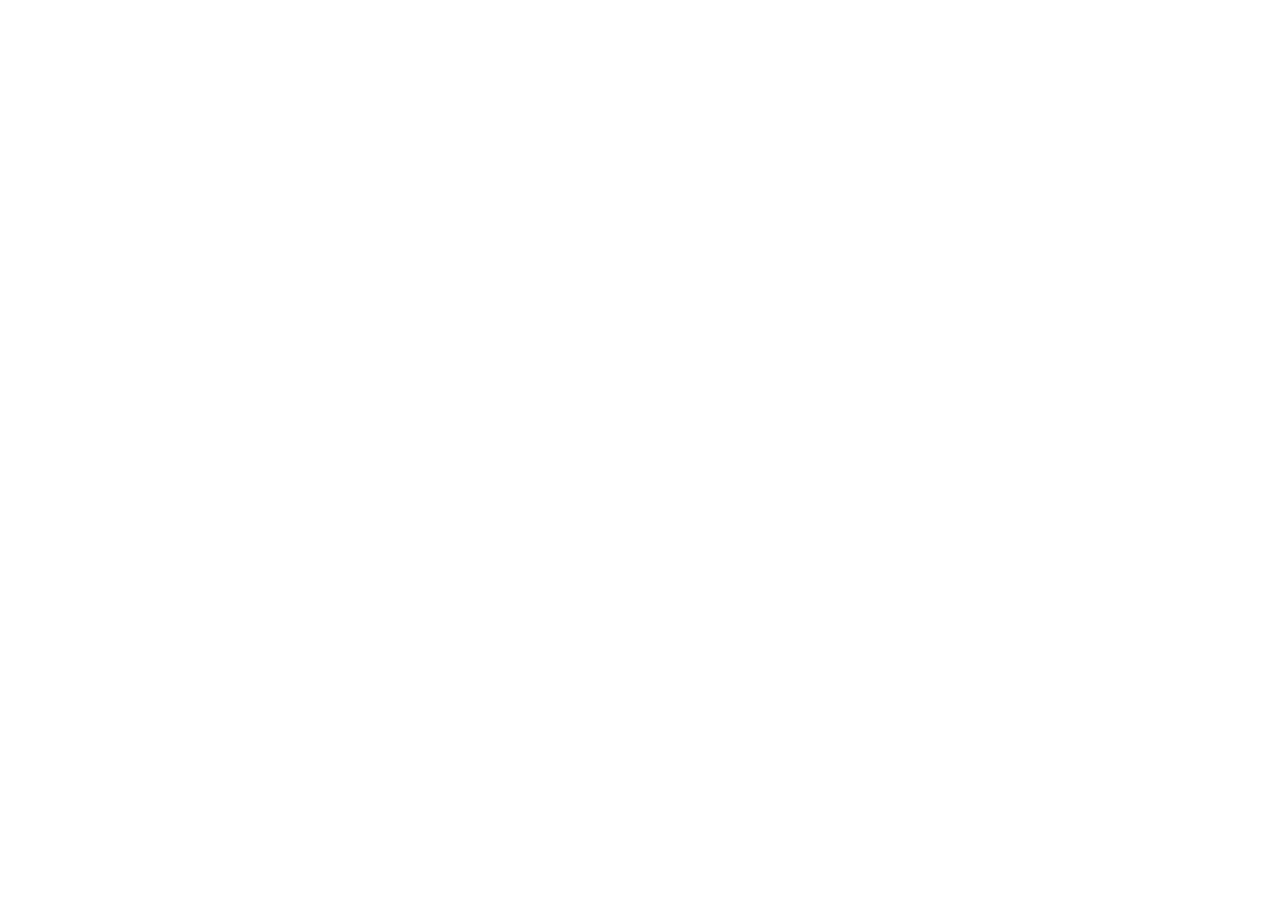
==== 4t/index.html @ 8cf7d736 "Publish 4T classroom" ====
<!doctype html>
<html lang="zh-Hant-HK">
  <head>
    <meta charset="UTF-8" />
    <meta name="viewport" content="width=device-width, initial-scale=1, viewport-fit=cover" />
    <title>4T 數學課室</title>
    <meta name="description" content="中四級 4T 組數學班：堂課解題、班務公告與課題整理。" />
    <link rel="preconnect" href="https://fonts.googleapis.com" />
    <link rel="preconnect" href="https://fonts.gstatic.com" crossorigin />
    <link
      href="https://fonts.googleapis.com/css2?family=Noto+Sans+TC:wght@400;500;600;700&family=Source+Serif+4:opsz,wght@8..60,500;8..60,650;8..60,700&display=swap"
      rel="stylesheet"
    />
    <script type="module" crossorigin src="/math-hero-pk/4t/assets/index-CWj2qCCF.js"></script>
    <link rel="stylesheet" crossorigin href="/math-hero-pk/4t/assets/index-Blx3G1ij.css">
    <script src="/__manus__/debug-collector.js" defer></script>
  </head>
  <body>
    <script id="manus-runtime">window.__MANUS_HOST_DEV__ = false;
(function(){"use strict";var Mr={exports:{}},Kn={};/**
 * @license React
 * react-jsx-runtime.production.js
 *
 * Copyright (c) Meta Platforms, Inc. and affiliates.
 *
 * This source code is licensed under the MIT license found in the
 * LICENSE file in the root directory of this source tree.
 */var Fc;function dm(){if(Fc)return Kn;Fc=1;var r=Symbol.for("react.transitional.element"),i=Symbol.for("react.fragment");function c(s,d,m){var x=null;if(m!==void 0&&(x=""+m),d.key!==void 0&&(x=""+d.key),"key"in d){m={};for(var R in d)R!=="key"&&(m[R]=d[R])}else m=d;return d=m.ref,{$$typeof:r,type:s,key:x,ref:d!==void 0?d:null,props:m}}return Kn.Fragment=i,Kn.jsx=c,Kn.jsxs=c,Kn}var Ic;function fm(){return Ic||(Ic=1,Mr.exports=dm()),Mr.exports}var h=fm(),Ar={exports:{}},Pn={},Rr={exports:{}},Nr={};/**
 * @license React
 * scheduler.production.js
 *
 * Copyright (c) Meta Platforms, Inc. and affiliates.
 *
 * This source code is licensed under the MIT license found in the
 * LICENSE file in the root directory of this source tree.
 */var tu;function hm(){return tu||(tu=1,function(r){function i(A,q){var B=A.length;A.push(q);t:for(;0<B;){var bt=B-1>>>1,p=A[bt];if(0<d(p,q))A[bt]=q,A[B]=p,B=bt;else break t}}function c(A){return A.length===0?null:A[0]}function s(A){if(A.length===0)return null;var q=A[0],B=A.pop();if(B!==q){A[0]=B;t:for(var bt=0,p=A.length,O=p>>>1;bt<O;){var X=2*(bt+1)-1,G=A[X],Z=X+1,st=A[Z];if(0>d(G,B))Z<p&&0>d(st,G)?(A[bt]=st,A[Z]=B,bt=Z):(A[bt]=G,A[X]=B,bt=X);else if(Z<p&&0>d(st,B))A[bt]=st,A[Z]=B,bt=Z;else break t}}return q}function d(A,q){var B=A.sortIndex-q.sortIndex;return B!==0?B:A.id-q.id}if(r.unstable_now=void 0,typeof performance=="object"&&typeof performance.now=="function"){var m=performance;r.unstable_now=function(){return m.now()}}else{var x=Date,R=x.now();r.unstable_now=function(){return x.now()-R}}var C=[],v=[],D=1,j=null,J=3,at=!1,$=!1,nt=!1,ct=!1,ht=typeof setTimeout=="function"?setTimeout:null,St=typeof clearTimeout=="function"?clearTimeout:null,_=typeof setImmediate<"u"?setImmediate:null;function Y(A){for(var q=c(v);q!==null;){if(q.callback===null)s(v);else if(q.startTime<=A)s(v),q.sortIndex=q.expirationTime,i(C,q);else break;q=c(v)}}function H(A){if(nt=!1,Y(A),!$)if(c(C)!==null)$=!0,it||(it=!0,Bt());else{var q=c(v);q!==null&&Mt(H,q.startTime-A)}}var it=!1,rt=-1,V=5,xt=-1;function Be(){return ct?!0:!(r.unstable_now()-xt<V)}function te(){if(ct=!1,it){var A=r.unstable_now();xt=A;var q=!0;try{t:{$=!1,nt&&(nt=!1,St(rt),rt=-1),at=!0;var B=J;try{e:{for(Y(A),j=c(C);j!==null&&!(j.expirationTime>A&&Be());){var bt=j.callback;if(typeof bt=="function"){j.callback=null,J=j.priorityLevel;var p=bt(j.expirationTime<=A);if(A=r.unstable_now(),typeof p=="function"){j.callback=p,Y(A),q=!0;break e}j===c(C)&&s(C),Y(A)}else s(C);j=c(C)}if(j!==null)q=!0;else{var O=c(v);O!==null&&Mt(H,O.startTime-A),q=!1}}break t}finally{j=null,J=B,at=!1}q=void 0}}finally{q?Bt():it=!1}}}var Bt;if(typeof _=="function")Bt=function(){_(te)};else if(typeof MessageChannel<"u"){var me=new MessageChannel,Se=me.port2;me.port1.onmessage=te,Bt=function(){Se.postMessage(null)}}else Bt=function(){ht(te,0)};function Mt(A,q){rt=ht(function(){A(r.unstable_now())},q)}r.unstable_IdlePriority=5,r.unstable_ImmediatePriority=1,r.unstable_LowPriority=4,r.unstable_NormalPriority=3,r.unstable_Profiling=null,r.unstable_UserBlockingPriority=2,r.unstable_cancelCallback=function(A){A.callback=null},r.unstable_forceFrameRate=function(A){0>A||125<A?console.error("forceFrameRate takes a positive int between 0 and 125, forcing frame rates higher than 125 fps is not supported"):V=0<A?Math.floor(1e3/A):5},r.unstable_getCurrentPriorityLevel=function(){return J},r.unstable_next=function(A){switch(J){case 1:case 2:case 3:var q=3;break;default:q=J}var B=J;J=q;try{return A()}finally{J=B}},r.unstable_requestPaint=function(){ct=!0},r.unstable_runWithPriority=function(A,q){switch(A){case 1:case 2:case 3:case 4:case 5:break;default:A=3}var B=J;J=A;try{return q()}finally{J=B}},r.unstable_scheduleCallback=function(A,q,B){var bt=r.unstable_now();switch(typeof B=="object"&&B!==null?(B=B.delay,B=typeof B=="number"&&0<B?bt+B:bt):B=bt,A){case 1:var p=-1;break;case 2:p=250;break;case 5:p=1073741823;break;case 4:p=1e4;break;default:p=5e3}return p=B+p,A={id:D++,callback:q,priorityLevel:A,startTime:B,expirationTime:p,sortIndex:-1},B>bt?(A.sortIndex=B,i(v,A),c(C)===null&&A===c(v)&&(nt?(St(rt),rt=-1):nt=!0,Mt(H,B-bt))):(A.sortIndex=p,i(C,A),$||at||($=!0,it||(it=!0,Bt()))),A},r.unstable_shouldYield=Be,r.unstable_wrapCallback=function(A){var q=J;return function(){var B=J;J=q;try{return A.apply(this,arguments)}finally{J=B}}}}(Nr)),Nr}var eu;function mm(){return eu||(eu=1,Rr.exports=hm()),Rr.exports}var zr={exports:{}},ut={};/**
 * @license React
 * react.production.js
 *
 * Copyright (c) Meta Platforms, Inc. and affiliates.
 *
 * This source code is licensed under the MIT license found in the
 * LICENSE file in the root directory of this source tree.
 */var lu;function gm(){if(lu)return ut;lu=1;var r=Symbol.for("react.transitional.element"),i=Symbol.for("react.portal"),c=Symbol.for("react.fragment"),s=Symbol.for("react.strict_mode"),d=Symbol.for("react.profiler"),m=Symbol.for("react.consumer"),x=Symbol.for("react.context"),R=Symbol.for("react.forward_ref"),C=Symbol.for("react.suspense"),v=Symbol.for("react.memo"),D=Symbol.for("react.lazy"),j=Symbol.iterator;function J(p){return p===null||typeof p!="object"?null:(p=j&&p[j]||p["@@iterator"],typeof p=="function"?p:null)}var at={isMounted:function(){return!1},enqueueForceUpdate:function(){},enqueueReplaceState:function(){},enqueueSetState:function(){}},$=Object.assign,nt={};function ct(p,O,X){this.props=p,this.context=O,this.refs=nt,this.updater=X||at}ct.prototype.isReactComponent={},ct.prototype.setState=function(p,O){if(typeof p!="object"&&typeof p!="function"&&p!=null)throw Error("takes an object of state variables to update or a function which returns an object of state variables.");this.updater.enqueueSetState(this,p,O,"setState")},ct.prototype.forceUpdate=function(p){this.updater.enqueueForceUpdate(this,p,"forceUpdate")};function ht(){}ht.prototype=ct.prototype;function St(p,O,X){this.props=p,this.context=O,this.refs=nt,this.updater=X||at}var _=St.prototype=new ht;_.constructor=St,$(_,ct.prototype),_.isPureReactComponent=!0;var Y=Array.isArray,H={H:null,A:null,T:null,S:null,V:null},it=Object.prototype.hasOwnProperty;function rt(p,O,X,G,Z,st){return X=st.ref,{$$typeof:r,type:p,key:O,ref:X!==void 0?X:null,props:st}}function V(p,O){return rt(p.type,O,void 0,void 0,void 0,p.props)}function xt(p){return typeof p=="object"&&p!==null&&p.$$typeof===r}function Be(p){var O={"=":"=0",":":"=2"};return"$"+p.replace(/[=:]/g,function(X){return O[X]})}var te=/\/+/g;function Bt(p,O){return typeof p=="object"&&p!==null&&p.key!=null?Be(""+p.key):O.toString(36)}function me(){}function Se(p){switch(p.status){case"fulfilled":return p.value;case"rejected":throw p.reason;default:switch(typeof p.status=="string"?p.then(me,me):(p.status="pending",p.then(function(O){p.status==="pending"&&(p.status="fulfilled",p.value=O)},function(O){p.status==="pending"&&(p.status="rejected",p.reason=O)})),p.status){case"fulfilled":return p.value;case"rejected":throw p.reason}}throw p}function Mt(p,O,X,G,Z){var st=typeof p;(st==="undefined"||st==="boolean")&&(p=null);var I=!1;if(p===null)I=!0;else switch(st){case"bigint":case"string":case"number":I=!0;break;case"object":switch(p.$$typeof){case r:case i:I=!0;break;case D:return I=p._init,Mt(I(p._payload),O,X,G,Z)}}if(I)return Z=Z(p),I=G===""?"."+Bt(p,0):G,Y(Z)?(X="",I!=null&&(X=I.replace(te,"$&/")+"/"),Mt(Z,O,X,"",function(Jt){return Jt})):Z!=null&&(xt(Z)&&(Z=V(Z,X+(Z.key==null||p&&p.key===Z.key?"":(""+Z.key).replace(te,"$&/")+"/")+I)),O.push(Z)),1;I=0;var gt=G===""?".":G+":";if(Y(p))for(var Tt=0;Tt<p.length;Tt++)G=p[Tt],st=gt+Bt(G,Tt),I+=Mt(G,O,X,st,Z);else if(Tt=J(p),typeof Tt=="function")for(p=Tt.call(p),Tt=0;!(G=p.next()).done;)G=G.value,st=gt+Bt(G,Tt++),I+=Mt(G,O,X,st,Z);else if(st==="object"){if(typeof p.then=="function")return Mt(Se(p),O,X,G,Z);throw O=String(p),Error("Objects are not valid as a React child (found: "+(O==="[object Object]"?"object with keys {"+Object.keys(p).join(", ")+"}":O)+"). If you meant to render a collection of children, use an array instead.")}return I}function A(p,O,X){if(p==null)return p;var G=[],Z=0;return Mt(p,G,"","",function(st){return O.call(X,st,Z++)}),G}function q(p){if(p._status===-1){var O=p._result;O=O(),O.then(function(X){(p._status===0||p._status===-1)&&(p._status=1,p._result=X)},function(X){(p._status===0||p._status===-1)&&(p._status=2,p._result=X)}),p._status===-1&&(p._status=0,p._result=O)}if(p._status===1)return p._result.default;throw p._result}var B=typeof reportError=="function"?reportError:function(p){if(typeof window=="object"&&typeof window.ErrorEvent=="function"){var O=new window.ErrorEvent("error",{bubbles:!0,cancelable:!0,message:typeof p=="object"&&p!==null&&typeof p.message=="string"?String(p.message):String(p),error:p});if(!window.dispatchEvent(O))return}else if(typeof process=="object"&&typeof process.emit=="function"){process.emit("uncaughtException",p);return}console.error(p)};function bt(){}return ut.Children={map:A,forEach:function(p,O,X){A(p,function(){O.apply(this,arguments)},X)},count:function(p){var O=0;return A(p,function(){O++}),O},toArray:function(p){return A(p,function(O){return O})||[]},only:function(p){if(!xt(p))throw Error("React.Children.only expected to receive a single React element child.");return p}},ut.Component=ct,ut.Fragment=c,ut.Profiler=d,ut.PureComponent=St,ut.StrictMode=s,ut.Suspense=C,ut.__CLIENT_INTERNALS_DO_NOT_USE_OR_WARN_USERS_THEY_CANNOT_UPGRADE=H,ut.__COMPILER_RUNTIME={__proto__:null,c:function(p){return H.H.useMemoCache(p)}},ut.cache=function(p){return function(){return p.apply(null,arguments)}},ut.cloneElement=function(p,O,X){if(p==null)throw Error("The argument must be a React element, but you passed "+p+".");var G=$({},p.props),Z=p.key,st=void 0;if(O!=null)for(I in O.ref!==void 0&&(st=void 0),O.key!==void 0&&(Z=""+O.key),O)!it.call(O,I)||I==="key"||I==="__self"||I==="__source"||I==="ref"&&O.ref===void 0||(G[I]=O[I]);var I=arguments.length-2;if(I===1)G.children=X;else if(1<I){for(var gt=Array(I),Tt=0;Tt<I;Tt++)gt[Tt]=arguments[Tt+2];G.children=gt}return rt(p.type,Z,void 0,void 0,st,G)},ut.createContext=function(p){return p={$$typeof:x,_currentValue:p,_currentValue2:p,_threadCount:0,Provider:null,Consumer:null},p.Provider=p,p.Consumer={$$typeof:m,_context:p},p},ut.createElement=function(p,O,X){var G,Z={},st=null;if(O!=null)for(G in O.key!==void 0&&(st=""+O.key),O)it.call(O,G)&&G!=="key"&&G!=="__self"&&G!=="__source"&&(Z[G]=O[G]);var I=arguments.length-2;if(I===1)Z.children=X;else if(1<I){for(var gt=Array(I),Tt=0;Tt<I;Tt++)gt[Tt]=arguments[Tt+2];Z.children=gt}if(p&&p.defaultProps)for(G in I=p.defaultProps,I)Z[G]===void 0&&(Z[G]=I[G]);return rt(p,st,void 0,void 0,null,Z)},ut.createRef=function(){return{current:null}},ut.forwardRef=function(p){return{$$typeof:R,render:p}},ut.isValidElement=xt,ut.lazy=function(p){return{$$typeof:D,_payload:{_status:-1,_result:p},_init:q}},ut.memo=function(p,O){return{$$typeof:v,type:p,compare:O===void 0?null:O}},ut.startTransition=function(p){var O=H.T,X={};H.T=X;try{var G=p(),Z=H.S;Z!==null&&Z(X,G),typeof G=="object"&&G!==null&&typeof G.then=="function"&&G.then(bt,B)}catch(st){B(st)}finally{H.T=O}},ut.unstable_useCacheRefresh=function(){return H.H.useCacheRefresh()},ut.use=function(p){return H.H.use(p)},ut.useActionState=function(p,O,X){return H.H.useActionState(p,O,X)},ut.useCallback=function(p,O){return H.H.useCallback(p,O)},ut.useContext=function(p){return H.H.useContext(p)},ut.useDebugValue=function(){},ut.useDeferredValue=function(p,O){return H.H.useDeferredValue(p,O)},ut.useEffect=function(p,O,X){var G=H.H;if(typeof X=="function")throw Error("useEffect CRUD overload is not enabled in this build of React.");return G.useEffect(p,O)},ut.useId=function(){return H.H.useId()},ut.useImperativeHandle=function(p,O,X){return H.H.useImperativeHandle(p,O,X)},ut.useInsertionEffect=function(p,O){return H.H.useInsertionEffect(p,O)},ut.useLayoutEffect=function(p,O){return H.H.useLayoutEffect(p,O)},ut.useMemo=function(p,O){return H.H.useMemo(p,O)},ut.useOptimistic=function(p,O){return H.H.useOptimistic(p,O)},ut.useReducer=function(p,O,X){return H.H.useReducer(p,O,X)},ut.useRef=function(p){return H.H.useRef(p)},ut.useState=function(p){return H.H.useState(p)},ut.useSyncExternalStore=function(p,O,X){return H.H.useSyncExternalStore(p,O,X)},ut.useTransition=function(){return H.H.useTransition()},ut.version="19.1.1",ut}var au;function _r(){return au||(au=1,zr.exports=gm()),zr.exports}var kr={exports:{}},he={};/**
 * @license React
 * react-dom.production.js
 *
 * Copyright (c) Meta Platforms, Inc. and affiliates.
 *
 * This source code is licensed under the MIT license found in the
 * LICENSE file in the root directory of this source tree.
 */var nu;function pm(){if(nu)return he;nu=1;var r=_r();function i(C){var v="https://react.dev/errors/"+C;if(1<arguments.length){v+="?args[]="+encodeURIComponent(arguments[1]);for(var D=2;D<arguments.length;D++)v+="&args[]="+encodeURIComponent(arguments[D])}return"Minified React error #"+C+"; visit "+v+" for the full message or use the non-minified dev environment for full errors and additional helpful warnings."}function c(){}var s={d:{f:c,r:function(){throw Error(i(522))},D:c,C:c,L:c,m:c,X:c,S:c,M:c},p:0,findDOMNode:null},d=Symbol.for("react.portal");function m(C,v,D){var j=3<arguments.length&&arguments[3]!==void 0?arguments[3]:null;return{$$typeof:d,key:j==null?null:""+j,children:C,containerInfo:v,implementation:D}}var x=r.__CLIENT_INTERNALS_DO_NOT_USE_OR_WARN_USERS_THEY_CANNOT_UPGRADE;function R(C,v){if(C==="font")return"";if(typeof v=="string")return v==="use-credentials"?v:""}return he.__DOM_INTERNALS_DO_NOT_USE_OR_WARN_USERS_THEY_CANNOT_UPGRADE=s,he.createPortal=function(C,v){var D=2<arguments.length&&arguments[2]!==void 0?arguments[2]:null;if(!v||v.nodeType!==1&&v.nodeType!==9&&v.nodeType!==11)throw Error(i(299));return m(C,v,null,D)},he.flushSync=function(C){var v=x.T,D=s.p;try{if(x.T=null,s.p=2,C)return C()}finally{x.T=v,s.p=D,s.d.f()}},he.preconnect=function(C,v){typeof C=="string"&&(v?(v=v.crossOrigin,v=typeof v=="string"?v==="use-credentials"?v:"":void 0):v=null,s.d.C(C,v))},he.prefetchDNS=function(C){typeof C=="string"&&s.d.D(C)},he.preinit=function(C,v){if(typeof C=="string"&&v&&typeof v.as=="string"){var D=v.as,j=R(D,v.crossOrigin),J=typeof v.integrity=="string"?v.integrity:void 0,at=typeof v.fetchPriority=="string"?v.fetchPriority:void 0;D==="style"?s.d.S(C,typeof v.precedence=="string"?v.precedence:void 0,{crossOrigin:j,integrity:J,fetchPriority:at}):D==="script"&&s.d.X(C,{crossOrigin:j,integrity:J,fetchPriority:at,nonce:typeof v.nonce=="string"?v.nonce:void 0})}},he.preinitModule=function(C,v){if(typeof C=="string")if(typeof v=="object"&&v!==null){if(v.as==null||v.as==="script"){var D=R(v.as,v.crossOrigin);s.d.M(C,{crossOrigin:D,integrity:typeof v.integrity=="string"?v.integrity:void 0,nonce:typeof v.nonce=="string"?v.nonce:void 0})}}else v==null&&s.d.M(C)},he.preload=function(C,v){if(typeof C=="string"&&typeof v=="object"&&v!==null&&typeof v.as=="string"){var D=v.as,j=R(D,v.crossOrigin);s.d.L(C,D,{crossOrigin:j,integrity:typeof v.integrity=="string"?v.integrity:void 0,nonce:typeof v.nonce=="string"?v.nonce:void 0,type:typeof v.type=="string"?v.type:void 0,fetchPriority:typeof v.fetchPriority=="string"?v.fetchPriority:void 0,referrerPolicy:typeof v.referrerPolicy=="string"?v.referrerPolicy:void 0,imageSrcSet:typeof v.imageSrcSet=="string"?v.imageSrcSet:void 0,imageSizes:typeof v.imageSizes=="string"?v.imageSizes:void 0,media:typeof v.media=="string"?v.media:void 0})}},he.preloadModule=function(C,v){if(typeof C=="string")if(v){var D=R(v.as,v.crossOrigin);s.d.m(C,{as:typeof v.as=="string"&&v.as!=="script"?v.as:void 0,crossOrigin:D,integrity:typeof v.integrity=="string"?v.integrity:void 0})}else s.d.m(C)},he.requestFormReset=function(C){s.d.r(C)},he.unstable_batchedUpdates=function(C,v){return C(v)},he.useFormState=function(C,v,D){return x.H.useFormState(C,v,D)},he.useFormStatus=function(){return x.H.useHostTransitionStatus()},he.version="19.1.1",he}var ou;function ym(){if(ou)return kr.exports;ou=1;function r(){if(!(typeof __REACT_DEVTOOLS_GLOBAL_HOOK__>"u"||typeof __REACT_DEVTOOLS_GLOBAL_HOOK__.checkDCE!="function"))try{__REACT_DEVTOOLS_GLOBAL_HOOK__.checkDCE(r)}catch(i){console.error(i)}}return r(),kr.exports=pm(),kr.exports}/**
 * @license React
 * react-dom-client.production.js
 *
 * Copyright (c) Meta Platforms, Inc. and affiliates.
 *
 * This source code is licensed under the MIT license found in the
 * LICENSE file in the root directory of this source tree.
 */var iu;function vm(){if(iu)return Pn;iu=1;var r=mm(),i=_r(),c=ym();function s(t){var e="https://react.dev/errors/"+t;if(1<arguments.length){e+="?args[]="+encodeURIComponent(arguments[1]);for(var l=2;l<arguments.length;l++)e+="&args[]="+encodeURIComponent(arguments[l])}return"Minified React error #"+t+"; visit "+e+" for the full message or use the non-minified dev environment for full errors and additional helpful warnings."}function d(t){return!(!t||t.nodeType!==1&&t.nodeType!==9&&t.nodeType!==11)}function m(t){var e=t,l=t;if(t.alternate)for(;e.return;)e=e.return;else{t=e;do e=t,(e.flags&4098)!==0&&(l=e.return),t=e.return;while(t)}return e.tag===3?l:null}function x(t){if(t.tag===13){var e=t.memoizedState;if(e===null&&(t=t.alternate,t!==null&&(e=t.memoizedState)),e!==null)return e.dehydrated}return null}function R(t){if(m(t)!==t)throw Error(s(188))}function C(t){var e=t.alternate;if(!e){if(e=m(t),e===null)throw Error(s(188));return e!==t?null:t}for(var l=t,a=e;;){var n=l.return;if(n===null)break;var o=n.alternate;if(o===null){if(a=n.return,a!==null){l=a;continue}break}if(n.child===o.child){for(o=n.child;o;){if(o===l)return R(n),t;if(o===a)return R(n),e;o=o.sibling}throw Error(s(188))}if(l.return!==a.return)l=n,a=o;else{for(var u=!1,f=n.child;f;){if(f===l){u=!0,l=n,a=o;break}if(f===a){u=!0,a=n,l=o;break}f=f.sibling}if(!u){for(f=o.child;f;){if(f===l){u=!0,l=o,a=n;break}if(f===a){u=!0,a=o,l=n;break}f=f.sibling}if(!u)throw Error(s(189))}}if(l.alternate!==a)throw Error(s(190))}if(l.tag!==3)throw Error(s(188));return l.stateNode.current===l?t:e}function v(t){var e=t.tag;if(e===5||e===26||e===27||e===6)return t;for(t=t.child;t!==null;){if(e=v(t),e!==null)return e;t=t.sibling}return null}var D=Object.assign,j=Symbol.for("react.element"),J=Symbol.for("react.transitional.element"),at=Symbol.for("react.portal"),$=Symbol.for("react.fragment"),nt=Symbol.for("react.strict_mode"),ct=Symbol.for("react.profiler"),ht=Symbol.for("react.provider"),St=Symbol.for("react.consumer"),_=Symbol.for("react.context"),Y=Symbol.for("react.forward_ref"),H=Symbol.for("react.suspense"),it=Symbol.for("react.suspense_list"),rt=Symbol.for("react.memo"),V=Symbol.for("react.lazy"),xt=Symbol.for("react.activity"),Be=Symbol.for("react.memo_cache_sentinel"),te=Symbol.iterator;function Bt(t){return t===null||typeof t!="object"?null:(t=te&&t[te]||t["@@iterator"],typeof t=="function"?t:null)}var me=Symbol.for("react.client.reference");function Se(t){if(t==null)return null;if(typeof t=="function")return t.$$typeof===me?null:t.displayName||t.name||null;if(typeof t=="string")return t;switch(t){case $:return"Fragment";case ct:return"Profiler";case nt:return"StrictMode";case H:return"Suspense";case it:return"SuspenseList";case xt:return"Activity"}if(typeof t=="object")switch(t.$$typeof){case at:return"Portal";case _:return(t.displayName||"Context")+".Provider";case St:return(t._context.displayName||"Context")+".Consumer";case Y:var e=t.render;return t=t.displayName,t||(t=e.displayName||e.name||"",t=t!==""?"ForwardRef("+t+")":"ForwardRef"),t;case rt:return e=t.displayName||null,e!==null?e:Se(t.type)||"Memo";case V:e=t._payload,t=t._init;try{return Se(t(e))}catch{}}return null}var Mt=Array.isArray,A=i.__CLIENT_INTERNALS_DO_NOT_USE_OR_WARN_USERS_THEY_CANNOT_UPGRADE,q=c.__DOM_INTERNALS_DO_NOT_USE_OR_WARN_USERS_THEY_CANNOT_UPGRADE,B={pending:!1,data:null,method:null,action:null},bt=[],p=-1;function O(t){return{current:t}}function X(t){0>p||(t.current=bt[p],bt[p]=null,p--)}function G(t,e){p++,bt[p]=t.current,t.current=e}var Z=O(null),st=O(null),I=O(null),gt=O(null);function Tt(t,e){switch(G(I,e),G(st,t),G(Z,null),e.nodeType){case 9:case 11:t=(t=e.documentElement)&&(t=t.namespaceURI)?Uh(t):0;break;default:if(t=e.tagName,e=e.namespaceURI)e=Uh(e),t=Gh(e,t);else switch(t){case"svg":t=1;break;case"math":t=2;break;default:t=0}}X(Z),G(Z,t)}function Jt(){X(Z),X(st),X(I)}function Ke(t){t.memoizedState!==null&&G(gt,t);var e=Z.current,l=Gh(e,t.type);e!==l&&(G(st,t),G(Z,l))}function Ce(t){st.current===t&&(X(Z),X(st)),gt.current===t&&(X(gt),Wo._currentValue=B)}var Pe=Object.prototype.hasOwnProperty,yl=r.unstable_scheduleCallback,sn=r.unstable_cancelCallback,Ca=r.unstable_shouldYield,ri=r.unstable_requestPaint,ge=r.unstable_now,si=r.unstable_getCurrentPriorityLevel,Ul=r.unstable_ImmediatePriority,Fn=r.unstable_UserBlockingPriority,nl=r.unstable_NormalPriority,ci=r.unstable_LowPriority,Gl=r.unstable_IdlePriority,ui=r.log,Ea=r.unstable_setDisableYieldValue,ql=null,Wt=null;function Je(t){if(typeof ui=="function"&&Ea(t),Wt&&typeof Wt.setStrictMode=="function")try{Wt.setStrictMode(ql,t)}catch{}}var $t=Math.clz32?Math.clz32:fi,di=Math.log,Ta=Math.LN2;function fi(t){return t>>>=0,t===0?32:31-(di(t)/Ta|0)|0}var L=256,cn=4194304;function vl(t){var e=t&42;if(e!==0)return e;switch(t&-t){case 1:return 1;case 2:return 2;case 4:return 4;case 8:return 8;case 16:return 16;case 32:return 32;case 64:return 64;case 128:return 128;case 256:case 512:case 1024:case 2048:case 4096:case 8192:case 16384:case 32768:case 65536:case 131072:case 262144:case 524288:case 1048576:case 2097152:return t&4194048;case 4194304:case 8388608:case 16777216:case 33554432:return t&62914560;case 67108864:return 67108864;case 134217728:return 134217728;case 268435456:return 268435456;case 536870912:return 536870912;case 1073741824:return 0;default:return t}}function un(t,e,l){var a=t.pendingLanes;if(a===0)return 0;var n=0,o=t.suspendedLanes,u=t.pingedLanes;t=t.warmLanes;var f=a&134217727;return f!==0?(a=f&~o,a!==0?n=vl(a):(u&=f,u!==0?n=vl(u):l||(l=f&~t,l!==0&&(n=vl(l))))):(f=a&~o,f!==0?n=vl(f):u!==0?n=vl(u):l||(l=a&~t,l!==0&&(n=vl(l)))),n===0?0:e!==0&&e!==n&&(e&o)===0&&(o=n&-n,l=e&-e,o>=l||o===32&&(l&4194048)!==0)?e:n}function Dt(t,e){return(t.pendingLanes&~(t.suspendedLanes&~t.pingedLanes)&e)===0}function In(t,e){switch(t){case 1:case 2:case 4:case 8:case 64:return e+250;case 16:case 32:case 128:case 256:case 512:case 1024:case 2048:case 4096:case 8192:case 16384:case 32768:case 65536:case 131072:case 262144:case 524288:case 1048576:case 2097152:return e+5e3;case 4194304:case 8388608:case 16777216:case 33554432:return-1;case 67108864:case 134217728:case 268435456:case 536870912:case 1073741824:return-1;default:return-1}}function to(){var t=L;return L<<=1,(L&4194048)===0&&(L=256),t}function hi(){var t=cn;return cn<<=1,(cn&62914560)===0&&(cn=4194304),t}function eo(t){for(var e=[],l=0;31>l;l++)e.push(t);return e}function Da(t,e){t.pendingLanes|=e,e!==268435456&&(t.suspendedLanes=0,t.pingedLanes=0,t.warmLanes=0)}function ts(t,e,l,a,n,o){var u=t.pendingLanes;t.pendingLanes=l,t.suspendedLanes=0,t.pingedLanes=0,t.warmLanes=0,t.expiredLanes&=l,t.entangledLanes&=l,t.errorRecoveryDisabledLanes&=l,t.shellSuspendCounter=0;var f=t.entanglements,g=t.expirationTimes,S=t.hiddenUpdates;for(l=u&~l;0<l;){var N=31-$t(l),k=1<<N;f[N]=0,g[N]=-1;var E=S[N];if(E!==null)for(S[N]=null,N=0;N<E.length;N++){var T=E[N];T!==null&&(T.lane&=-536870913)}l&=~k}a!==0&&mi(t,a,0),o!==0&&n===0&&t.tag!==0&&(t.suspendedLanes|=o&~(u&~e))}function mi(t,e,l){t.pendingLanes|=e,t.suspendedLanes&=~e;var a=31-$t(e);t.entangledLanes|=e,t.entanglements[a]=t.entanglements[a]|1073741824|l&4194090}function gi(t,e){var l=t.entangledLanes|=e;for(t=t.entanglements;l;){var a=31-$t(l),n=1<<a;n&e|t[a]&e&&(t[a]|=e),l&=~n}}function lo(t){switch(t){case 2:t=1;break;case 8:t=4;break;case 32:t=16;break;case 256:case 512:case 1024:case 2048:case 4096:case 8192:case 16384:case 32768:case 65536:case 131072:case 262144:case 524288:case 1048576:case 2097152:case 4194304:case 8388608:case 16777216:case 33554432:t=128;break;case 268435456:t=134217728;break;default:t=0}return t}function ao(t){return t&=-t,2<t?8<t?(t&134217727)!==0?32:268435456:8:2}function pi(){var t=q.p;return t!==0?t:(t=window.event,t===void 0?32:om(t.type))}function es(t,e){var l=q.p;try{return q.p=t,e()}finally{q.p=l}}var ol=Math.random().toString(36).slice(2),ee="__reactFiber$"+ol,pe="__reactProps$"+ol,Yl="__reactContainer$"+ol,no="__reactEvents$"+ol,ls="__reactListeners$"+ol,as="__reactHandles$"+ol,yi="__reactResources$"+ol,Ma="__reactMarker$"+ol;function oo(t){delete t[ee],delete t[pe],delete t[no],delete t[ls],delete t[as]}function Vl(t){var e=t[ee];if(e)return e;for(var l=t.parentNode;l;){if(e=l[Yl]||l[ee]){if(l=e.alternate,e.child!==null||l!==null&&l.child!==null)for(t=Xh(t);t!==null;){if(l=t[ee])return l;t=Xh(t)}return e}t=l,l=t.parentNode}return null}function Xl(t){if(t=t[ee]||t[Yl]){var e=t.tag;if(e===5||e===6||e===13||e===26||e===27||e===3)return t}return null}function Aa(t){var e=t.tag;if(e===5||e===26||e===27||e===6)return t.stateNode;throw Error(s(33))}function Zl(t){var e=t[yi];return e||(e=t[yi]={hoistableStyles:new Map,hoistableScripts:new Map}),e}function Vt(t){t[Ma]=!0}var vi=new Set,bi={};function bl(t,e){We(t,e),We(t+"Capture",e)}function We(t,e){for(bi[t]=e,t=0;t<e.length;t++)vi.add(e[t])}var ns=RegExp("^[:A-Z_a-z\\u00C0-\\u00D6\\u00D8-\\u00F6\\u00F8-\\u02FF\\u0370-\\u037D\\u037F-\\u1FFF\\u200C-\\u200D\\u2070-\\u218F\\u2C00-\\u2FEF\\u3001-\\uD7FF\\uF900-\\uFDCF\\uFDF0-\\uFFFD][:A-Z_a-z\\u00C0-\\u00D6\\u00D8-\\u00F6\\u00F8-\\u02FF\\u0370-\\u037D\\u037F-\\u1FFF\\u200C-\\u200D\\u2070-\\u218F\\u2C00-\\u2FEF\\u3001-\\uD7FF\\uF900-\\uFDCF\\uFDF0-\\uFFFD\\-.0-9\\u00B7\\u0300-\\u036F\\u203F-\\u2040]*$"),xi={},wi={};function Ra(t){return Pe.call(wi,t)?!0:Pe.call(xi,t)?!1:ns.test(t)?wi[t]=!0:(xi[t]=!0,!1)}function M(t,e,l){if(Ra(e))if(l===null)t.removeAttribute(e);else{switch(typeof l){case"undefined":case"function":case"symbol":t.removeAttribute(e);return;case"boolean":var a=e.toLowerCase().slice(0,5);if(a!=="data-"&&a!=="aria-"){t.removeAttribute(e);return}}t.setAttribute(e,""+l)}}function tt(t,e,l){if(l===null)t.removeAttribute(e);else{switch(typeof l){case"undefined":case"function":case"symbol":case"boolean":t.removeAttribute(e);return}t.setAttribute(e,""+l)}}function Ot(t,e,l,a){if(a===null)t.removeAttribute(l);else{switch(typeof a){case"undefined":case"function":case"symbol":case"boolean":t.removeAttribute(l);return}t.setAttributeNS(e,l,""+a)}}var le,Ee;function ae(t){if(le===void 0)try{throw Error()}catch(l){var e=l.stack.trim().match(/\n( *(at )?)/);le=e&&e[1]||"",Ee=-1<l.stack.indexOf(`
    at`)?" (<anonymous>)":-1<l.stack.indexOf("@")?"@unknown:0:0":""}return`
`+le+t+Ee}var Le=!1;function He(t,e){if(!t||Le)return"";Le=!0;var l=Error.prepareStackTrace;Error.prepareStackTrace=void 0;try{var a={DetermineComponentFrameRoot:function(){try{if(e){var k=function(){throw Error()};if(Object.defineProperty(k.prototype,"props",{set:function(){throw Error()}}),typeof Reflect=="object"&&Reflect.construct){try{Reflect.construct(k,[])}catch(T){var E=T}Reflect.construct(t,[],k)}else{try{k.call()}catch(T){E=T}t.call(k.prototype)}}else{try{throw Error()}catch(T){E=T}(k=t())&&typeof k.catch=="function"&&k.catch(function(){})}}catch(T){if(T&&E&&typeof T.stack=="string")return[T.stack,E.stack]}return[null,null]}};a.DetermineComponentFrameRoot.displayName="DetermineComponentFrameRoot";var n=Object.getOwnPropertyDescriptor(a.DetermineComponentFrameRoot,"name");n&&n.configurable&&Object.defineProperty(a.DetermineComponentFrameRoot,"name",{value:"DetermineComponentFrameRoot"});var o=a.DetermineComponentFrameRoot(),u=o[0],f=o[1];if(u&&f){var g=u.split(`
`),S=f.split(`
`);for(n=a=0;a<g.length&&!g[a].includes("DetermineComponentFrameRoot");)a++;for(;n<S.length&&!S[n].includes("DetermineComponentFrameRoot");)n++;if(a===g.length||n===S.length)for(a=g.length-1,n=S.length-1;1<=a&&0<=n&&g[a]!==S[n];)n--;for(;1<=a&&0<=n;a--,n--)if(g[a]!==S[n]){if(a!==1||n!==1)do if(a--,n--,0>n||g[a]!==S[n]){var N=`
`+g[a].replace(" at new "," at ");return t.displayName&&N.includes("<anonymous>")&&(N=N.replace("<anonymous>",t.displayName)),N}while(1<=a&&0<=n);break}}}finally{Le=!1,Error.prepareStackTrace=l}return(l=t?t.displayName||t.name:"")?ae(l):""}function Ql(t){switch(t.tag){case 26:case 27:case 5:return ae(t.type);case 16:return ae("Lazy");case 13:return ae("Suspense");case 19:return ae("SuspenseList");case 0:case 15:return He(t.type,!1);case 11:return He(t.type.render,!1);case 1:return He(t.type,!0);case 31:return ae("Activity");default:return""}}function xl(t){try{var e="";do e+=Ql(t),t=t.return;while(t);return e}catch(l){return`
Error generating stack: `+l.message+`
`+l.stack}}function Xt(t){switch(typeof t){case"bigint":case"boolean":case"number":case"string":case"undefined":return t;case"object":return t;default:return""}}function il(t){var e=t.type;return(t=t.nodeName)&&t.toLowerCase()==="input"&&(e==="checkbox"||e==="radio")}function ve(t){var e=il(t)?"checked":"value",l=Object.getOwnPropertyDescriptor(t.constructor.prototype,e),a=""+t[e];if(!t.hasOwnProperty(e)&&typeof l<"u"&&typeof l.get=="function"&&typeof l.set=="function"){var n=l.get,o=l.set;return Object.defineProperty(t,e,{configurable:!0,get:function(){return n.call(this)},set:function(u){a=""+u,o.call(this,u)}}),Object.defineProperty(t,e,{enumerable:l.enumerable}),{getValue:function(){return a},setValue:function(u){a=""+u},stopTracking:function(){t._valueTracker=null,delete t[e]}}}}function re(t){t._valueTracker||(t._valueTracker=ve(t))}function rl(t){if(!t)return!1;var e=t._valueTracker;if(!e)return!0;var l=e.getValue(),a="";return t&&(a=il(t)?t.checked?"true":"false":t.value),t=a,t!==l?(e.setValue(t),!0):!1}function wl(t){if(t=t||(typeof document<"u"?document:void 0),typeof t>"u")return null;try{return t.activeElement||t.body}catch{return t.body}}var dn=/[\n"\\]/g;function se(t){return t.replace(dn,function(e){return"\\"+e.charCodeAt(0).toString(16)+" "})}function Kl(t,e,l,a,n,o,u,f){t.name="",u!=null&&typeof u!="function"&&typeof u!="symbol"&&typeof u!="boolean"?t.type=u:t.removeAttribute("type"),e!=null?u==="number"?(e===0&&t.value===""||t.value!=e)&&(t.value=""+Xt(e)):t.value!==""+Xt(e)&&(t.value=""+Xt(e)):u!=="submit"&&u!=="reset"||t.removeAttribute("value"),e!=null?Pl(t,u,Xt(e)):l!=null?Pl(t,u,Xt(l)):a!=null&&t.removeAttribute("value"),n==null&&o!=null&&(t.defaultChecked=!!o),n!=null&&(t.checked=n&&typeof n!="function"&&typeof n!="symbol"),f!=null&&typeof f!="function"&&typeof f!="symbol"&&typeof f!="boolean"?t.name=""+Xt(f):t.removeAttribute("name")}function Na(t,e,l,a,n,o,u,f){if(o!=null&&typeof o!="function"&&typeof o!="symbol"&&typeof o!="boolean"&&(t.type=o),e!=null||l!=null){if(!(o!=="submit"&&o!=="reset"||e!=null))return;l=l!=null?""+Xt(l):"",e=e!=null?""+Xt(e):l,f||e===t.value||(t.value=e),t.defaultValue=e}a=a??n,a=typeof a!="function"&&typeof a!="symbol"&&!!a,t.checked=f?t.checked:!!a,t.defaultChecked=!!a,u!=null&&typeof u!="function"&&typeof u!="symbol"&&typeof u!="boolean"&&(t.name=u)}function Pl(t,e,l){e==="number"&&wl(t.ownerDocument)===t||t.defaultValue===""+l||(t.defaultValue=""+l)}function $e(t,e,l,a){if(t=t.options,e){e={};for(var n=0;n<l.length;n++)e["$"+l[n]]=!0;for(l=0;l<t.length;l++)n=e.hasOwnProperty("$"+t[l].value),t[l].selected!==n&&(t[l].selected=n),n&&a&&(t[l].defaultSelected=!0)}else{for(l=""+Xt(l),e=null,n=0;n<t.length;n++){if(t[n].value===l){t[n].selected=!0,a&&(t[n].defaultSelected=!0);return}e!==null||t[n].disabled||(e=t[n])}e!==null&&(e.selected=!0)}}function za(t,e,l){if(e!=null&&(e=""+Xt(e),e!==t.value&&(t.value=e),l==null)){t.defaultValue!==e&&(t.defaultValue=e);return}t.defaultValue=l!=null?""+Xt(l):""}function _a(t,e,l,a){if(e==null){if(a!=null){if(l!=null)throw Error(s(92));if(Mt(a)){if(1<a.length)throw Error(s(93));a=a[0]}l=a}l==null&&(l=""),e=l}l=Xt(e),t.defaultValue=l,a=t.textContent,a===l&&a!==""&&a!==null&&(t.value=a)}function Fe(t,e){if(e){var l=t.firstChild;if(l&&l===t.lastChild&&l.nodeType===3){l.nodeValue=e;return}}t.textContent=e}var fn=new Set("animationIterationCount aspectRatio borderImageOutset borderImageSlice borderImageWidth boxFlex boxFlexGroup boxOrdinalGroup columnCount columns flex flexGrow flexPositive flexShrink flexNegative flexOrder gridArea gridRow gridRowEnd gridRowSpan gridRowStart gridColumn gridColumnEnd gridColumnSpan gridColumnStart fontWeight lineClamp lineHeight opacity order orphans scale tabSize widows zIndex zoom fillOpacity floodOpacity stopOpacity strokeDasharray strokeDashoffset strokeMiterlimit strokeOpacity strokeWidth MozAnimationIterationCount MozBoxFlex MozBoxFlexGroup MozLineClamp msAnimationIterationCount msFlex msZoom msFlexGrow msFlexNegative msFlexOrder msFlexPositive msFlexShrink msGridColumn msGridColumnSpan msGridRow msGridRowSpan WebkitAnimationIterationCount WebkitBoxFlex WebKitBoxFlexGroup WebkitBoxOrdinalGroup WebkitColumnCount WebkitColumns WebkitFlex WebkitFlexGrow WebkitFlexPositive WebkitFlexShrink WebkitLineClamp".split(" "));function ka(t,e,l){var a=e.indexOf("--")===0;l==null||typeof l=="boolean"||l===""?a?t.setProperty(e,""):e==="float"?t.cssFloat="":t[e]="":a?t.setProperty(e,l):typeof l!="number"||l===0||fn.has(e)?e==="float"?t.cssFloat=l:t[e]=(""+l).trim():t[e]=l+"px"}function Oa(t,e,l){if(e!=null&&typeof e!="object")throw Error(s(62));if(t=t.style,l!=null){for(var a in l)!l.hasOwnProperty(a)||e!=null&&e.hasOwnProperty(a)||(a.indexOf("--")===0?t.setProperty(a,""):a==="float"?t.cssFloat="":t[a]="");for(var n in e)a=e[n],e.hasOwnProperty(n)&&l[n]!==a&&ka(t,n,a)}else for(var o in e)e.hasOwnProperty(o)&&ka(t,o,e[o])}function ja(t){if(t.indexOf("-")===-1)return!1;switch(t){case"annotation-xml":case"color-profile":case"font-face":case"font-face-src":case"font-face-uri":case"font-face-format":case"font-face-name":case"missing-glyph":return!1;default:return!0}}var Si=new Map([["acceptCharset","accept-charset"],["htmlFor","for"],["httpEquiv","http-equiv"],["crossOrigin","crossorigin"],["accentHeight","accent-height"],["alignmentBaseline","alignment-baseline"],["arabicForm","arabic-form"],["baselineShift","baseline-shift"],["capHeight","cap-height"],["clipPath","clip-path"],["clipRule","clip-rule"],["colorInterpolation","color-interpolation"],["colorInterpolationFilters","color-interpolation-filters"],["colorProfile","color-profile"],["colorRendering","color-rendering"],["dominantBaseline","dominant-baseline"],["enableBackground","enable-background"],["fillOpacity","fill-opacity"],["fillRule","fill-rule"],["floodColor","flood-color"],["floodOpacity","flood-opacity"],["fontFamily","font-family"],["fontSize","font-size"],["fontSizeAdjust","font-size-adjust"],["fontStretch","font-stretch"],["fontStyle","font-style"],["fontVariant","font-variant"],["fontWeight","font-weight"],["glyphName","glyph-name"],["glyphOrientationHorizontal","glyph-orientation-horizontal"],["glyphOrientationVertical","glyph-orientation-vertical"],["horizAdvX","horiz-adv-x"],["horizOriginX","horiz-origin-x"],["imageRendering","image-rendering"],["letterSpacing","letter-spacing"],["lightingColor","lighting-color"],["markerEnd","marker-end"],["markerMid","marker-mid"],["markerStart","marker-start"],["overlinePosition","overline-position"],["overlineThickness","overline-thickness"],["paintOrder","paint-order"],["panose-1","panose-1"],["pointerEvents","pointer-events"],["renderingIntent","rendering-intent"],["shapeRendering","shape-rendering"],["stopColor","stop-color"],["stopOpacity","stop-opacity"],["strikethroughPosition","strikethrough-position"],["strikethroughThickness","strikethrough-thickness"],["strokeDasharray","stroke-dasharray"],["strokeDashoffset","stroke-dashoffset"],["strokeLinecap","stroke-linecap"],["strokeLinejoin","stroke-linejoin"],["strokeMiterlimit","stroke-miterlimit"],["strokeOpacity","stroke-opacity"],["strokeWidth","stroke-width"],["textAnchor","text-anchor"],["textDecoration","text-decoration"],["textRendering","text-rendering"],["transformOrigin","transform-origin"],["underlinePosition","underline-position"],["underlineThickness","underline-thickness"],["unicodeBidi","unicode-bidi"],["unicodeRange","unicode-range"],["unitsPerEm","units-per-em"],["vAlphabetic","v-alphabetic"],["vHanging","v-hanging"],["vIdeographic","v-ideographic"],["vMathematical","v-mathematical"],["vectorEffect","vector-effect"],["vertAdvY","vert-adv-y"],["vertOriginX","vert-origin-x"],["vertOriginY","vert-origin-y"],["wordSpacing","word-spacing"],["writingMode","writing-mode"],["xmlnsXlink","xmlns:xlink"],["xHeight","x-height"]]),Ci=/^[\u0000-\u001F ]*j[\r\n\t]*a[\r\n\t]*v[\r\n\t]*a[\r\n\t]*s[\r\n\t]*c[\r\n\t]*r[\r\n\t]*i[\r\n\t]*p[\r\n\t]*t[\r\n\t]*:/i;function Ba(t){return Ci.test(""+t)?"javascript:throw new Error('React has blocked a javascript: URL as a security precaution.')":t}var hn=null;function mn(t){return t=t.target||t.srcElement||window,t.correspondingUseElement&&(t=t.correspondingUseElement),t.nodeType===3?t.parentNode:t}var Sl=null,Cl=null;function io(t){var e=Xl(t);if(e&&(t=e.stateNode)){var l=t[pe]||null;t:switch(t=e.stateNode,e.type){case"input":if(Kl(t,l.value,l.defaultValue,l.defaultValue,l.checked,l.defaultChecked,l.type,l.name),e=l.name,l.type==="radio"&&e!=null){for(l=t;l.parentNode;)l=l.parentNode;for(l=l.querySelectorAll('input[name="'+se(""+e)+'"][type="radio"]'),e=0;e<l.length;e++){var a=l[e];if(a!==t&&a.form===t.form){var n=a[pe]||null;if(!n)throw Error(s(90));Kl(a,n.value,n.defaultValue,n.defaultValue,n.checked,n.defaultChecked,n.type,n.name)}}for(e=0;e<l.length;e++)a=l[e],a.form===t.form&&rl(a)}break t;case"textarea":za(t,l.value,l.defaultValue);break t;case"select":e=l.value,e!=null&&$e(t,!!l.multiple,e,!1)}}}var gn=!1;function ro(t,e,l){if(gn)return t(e,l);gn=!0;try{var a=t(e);return a}finally{if(gn=!1,(Sl!==null||Cl!==null)&&(ir(),Sl&&(e=Sl,t=Cl,Cl=Sl=null,io(e),t)))for(e=0;e<t.length;e++)io(t[e])}}function Jl(t,e){var l=t.stateNode;if(l===null)return null;var a=l[pe]||null;if(a===null)return null;l=a[e];t:switch(e){case"onClick":case"onClickCapture":case"onDoubleClick":case"onDoubleClickCapture":case"onMouseDown":case"onMouseDownCapture":case"onMouseMove":case"onMouseMoveCapture":case"onMouseUp":case"onMouseUpCapture":case"onMouseEnter":(a=!a.disabled)||(t=t.type,a=!(t==="button"||t==="input"||t==="select"||t==="textarea")),t=!a;break t;default:t=!1}if(t)return null;if(l&&typeof l!="function")throw Error(s(231,e,typeof l));return l}var Ue=!(typeof window>"u"||typeof window.document>"u"||typeof window.document.createElement>"u"),pn=!1;if(Ue)try{var Wl={};Object.defineProperty(Wl,"passive",{get:function(){pn=!0}}),window.addEventListener("test",Wl,Wl),window.removeEventListener("test",Wl,Wl)}catch{pn=!1}var Ie=null,yn=null,La=null;function so(){if(La)return La;var t,e=yn,l=e.length,a,n="value"in Ie?Ie.value:Ie.textContent,o=n.length;for(t=0;t<l&&e[t]===n[t];t++);var u=l-t;for(a=1;a<=u&&e[l-a]===n[o-a];a++);return La=n.slice(t,1<a?1-a:void 0)}function Ha(t){var e=t.keyCode;return"charCode"in t?(t=t.charCode,t===0&&e===13&&(t=13)):t=e,t===10&&(t=13),32<=t||t===13?t:0}function Ua(){return!0}function co(){return!1}function ce(t){function e(l,a,n,o,u){this._reactName=l,this._targetInst=n,this.type=a,this.nativeEvent=o,this.target=u,this.currentTarget=null;for(var f in t)t.hasOwnProperty(f)&&(l=t[f],this[f]=l?l(o):o[f]);return this.isDefaultPrevented=(o.defaultPrevented!=null?o.defaultPrevented:o.returnValue===!1)?Ua:co,this.isPropagationStopped=co,this}return D(e.prototype,{preventDefault:function(){this.defaultPrevented=!0;var l=this.nativeEvent;l&&(l.preventDefault?l.preventDefault():typeof l.returnValue!="unknown"&&(l.returnValue=!1),this.isDefaultPrevented=Ua)},stopPropagation:function(){var l=this.nativeEvent;l&&(l.stopPropagation?l.stopPropagation():typeof l.cancelBubble!="unknown"&&(l.cancelBubble=!0),this.isPropagationStopped=Ua)},persist:function(){},isPersistent:Ua}),e}var sl={eventPhase:0,bubbles:0,cancelable:0,timeStamp:function(t){return t.timeStamp||Date.now()},defaultPrevented:0,isTrusted:0},Ga=ce(sl),$l=D({},sl,{view:0,detail:0}),Ei=ce($l),Ti,uo,fo,Di=D({},$l,{screenX:0,screenY:0,clientX:0,clientY:0,pageX:0,pageY:0,ctrlKey:0,shiftKey:0,altKey:0,metaKey:0,getModifierState:is,button:0,buttons:0,relatedTarget:function(t){return t.relatedTarget===void 0?t.fromElement===t.srcElement?t.toElement:t.fromElement:t.relatedTarget},movementX:function(t){return"movementX"in t?t.movementX:(t!==fo&&(fo&&t.type==="mousemove"?(Ti=t.screenX-fo.screenX,uo=t.screenY-fo.screenY):uo=Ti=0,fo=t),Ti)},movementY:function(t){return"movementY"in t?t.movementY:uo}}),Xu=ce(Di),D0=D({},Di,{dataTransfer:0}),M0=ce(D0),A0=D({},$l,{relatedTarget:0}),os=ce(A0),R0=D({},sl,{animationName:0,elapsedTime:0,pseudoElement:0}),N0=ce(R0),z0=D({},sl,{clipboardData:function(t){return"clipboardData"in t?t.clipboardData:window.clipboardData}}),_0=ce(z0),k0=D({},sl,{data:0}),Zu=ce(k0),O0={Esc:"Escape",Spacebar:" ",Left:"ArrowLeft",Up:"ArrowUp",Right:"ArrowRight",Down:"ArrowDown",Del:"Delete",Win:"OS",Menu:"ContextMenu",Apps:"ContextMenu",Scroll:"ScrollLock",MozPrintableKey:"Unidentified"},j0={8:"Backspace",9:"Tab",12:"Clear",13:"Enter",16:"Shift",17:"Control",18:"Alt",19:"Pause",20:"CapsLock",27:"Escape",32:" ",33:"PageUp",34:"PageDown",35:"End",36:"Home",37:"ArrowLeft",38:"ArrowUp",39:"ArrowRight",40:"ArrowDown",45:"Insert",46:"Delete",112:"F1",113:"F2",114:"F3",115:"F4",116:"F5",117:"F6",118:"F7",119:"F8",120:"F9",121:"F10",122:"F11",123:"F12",144:"NumLock",145:"ScrollLock",224:"Meta"},B0={Alt:"altKey",Control:"ctrlKey",Meta:"metaKey",Shift:"shiftKey"};function L0(t){var e=this.nativeEvent;return e.getModifierState?e.getModifierState(t):(t=B0[t])?!!e[t]:!1}function is(){return L0}var H0=D({},$l,{key:function(t){if(t.key){var e=O0[t.key]||t.key;if(e!=="Unidentified")return e}return t.type==="keypress"?(t=Ha(t),t===13?"Enter":String.fromCharCode(t)):t.type==="keydown"||t.type==="keyup"?j0[t.keyCode]||"Unidentified":""},code:0,location:0,ctrlKey:0,shiftKey:0,altKey:0,metaKey:0,repeat:0,locale:0,getModifierState:is,charCode:function(t){return t.type==="keypress"?Ha(t):0},keyCode:function(t){return t.type==="keydown"||t.type==="keyup"?t.keyCode:0},which:function(t){return t.type==="keypress"?Ha(t):t.type==="keydown"||t.type==="keyup"?t.keyCode:0}}),U0=ce(H0),G0=D({},Di,{pointerId:0,width:0,height:0,pressure:0,tangentialPressure:0,tiltX:0,tiltY:0,twist:0,pointerType:0,isPrimary:0}),Qu=ce(G0),q0=D({},$l,{touches:0,targetTouches:0,changedTouches:0,altKey:0,metaKey:0,ctrlKey:0,shiftKey:0,getModifierState:is}),Y0=ce(q0),V0=D({},sl,{propertyName:0,elapsedTime:0,pseudoElement:0}),X0=ce(V0),Z0=D({},Di,{deltaX:function(t){return"deltaX"in t?t.deltaX:"wheelDeltaX"in t?-t.wheelDeltaX:0},deltaY:function(t){return"deltaY"in t?t.deltaY:"wheelDeltaY"in t?-t.wheelDeltaY:"wheelDelta"in t?-t.wheelDelta:0},deltaZ:0,deltaMode:0}),Q0=ce(Z0),K0=D({},sl,{newState:0,oldState:0}),P0=ce(K0),J0=[9,13,27,32],rs=Ue&&"CompositionEvent"in window,ho=null;Ue&&"documentMode"in document&&(ho=document.documentMode);var W0=Ue&&"TextEvent"in window&&!ho,Ku=Ue&&(!rs||ho&&8<ho&&11>=ho),Pu=" ",Ju=!1;function Wu(t,e){switch(t){case"keyup":return J0.indexOf(e.keyCode)!==-1;case"keydown":return e.keyCode!==229;case"keypress":case"mousedown":case"focusout":return!0;default:return!1}}function $u(t){return t=t.detail,typeof t=="object"&&"data"in t?t.data:null}var vn=!1;function $0(t,e){switch(t){case"compositionend":return $u(e);case"keypress":return e.which!==32?null:(Ju=!0,Pu);case"textInput":return t=e.data,t===Pu&&Ju?null:t;default:return null}}function F0(t,e){if(vn)return t==="compositionend"||!rs&&Wu(t,e)?(t=so(),La=yn=Ie=null,vn=!1,t):null;switch(t){case"paste":return null;case"keypress":if(!(e.ctrlKey||e.altKey||e.metaKey)||e.ctrlKey&&e.altKey){if(e.char&&1<e.char.length)return e.char;if(e.which)return String.fromCharCode(e.which)}return null;case"compositionend":return Ku&&e.locale!=="ko"?null:e.data;default:return null}}var I0={color:!0,date:!0,datetime:!0,"datetime-local":!0,email:!0,month:!0,number:!0,password:!0,range:!0,search:!0,tel:!0,text:!0,time:!0,url:!0,week:!0};function Fu(t){var e=t&&t.nodeName&&t.nodeName.toLowerCase();return e==="input"?!!I0[t.type]:e==="textarea"}function Iu(t,e,l,a){Sl?Cl?Cl.push(a):Cl=[a]:Sl=a,e=fr(e,"onChange"),0<e.length&&(l=new Ga("onChange","change",null,l,a),t.push({event:l,listeners:e}))}var mo=null,go=null;function t1(t){Oh(t,0)}function Mi(t){var e=Aa(t);if(rl(e))return t}function td(t,e){if(t==="change")return e}var ed=!1;if(Ue){var ss;if(Ue){var cs="oninput"in document;if(!cs){var ld=document.createElement("div");ld.setAttribute("oninput","return;"),cs=typeof ld.oninput=="function"}ss=cs}else ss=!1;ed=ss&&(!document.documentMode||9<document.documentMode)}function ad(){mo&&(mo.detachEvent("onpropertychange",nd),go=mo=null)}function nd(t){if(t.propertyName==="value"&&Mi(go)){var e=[];Iu(e,go,t,mn(t)),ro(t1,e)}}function e1(t,e,l){t==="focusin"?(ad(),mo=e,go=l,mo.attachEvent("onpropertychange",nd)):t==="focusout"&&ad()}function l1(t){if(t==="selectionchange"||t==="keyup"||t==="keydown")return Mi(go)}function a1(t,e){if(t==="click")return Mi(e)}function n1(t,e){if(t==="input"||t==="change")return Mi(e)}function o1(t,e){return t===e&&(t!==0||1/t===1/e)||t!==t&&e!==e}var Re=typeof Object.is=="function"?Object.is:o1;function po(t,e){if(Re(t,e))return!0;if(typeof t!="object"||t===null||typeof e!="object"||e===null)return!1;var l=Object.keys(t),a=Object.keys(e);if(l.length!==a.length)return!1;for(a=0;a<l.length;a++){var n=l[a];if(!Pe.call(e,n)||!Re(t[n],e[n]))return!1}return!0}function od(t){for(;t&&t.firstChild;)t=t.firstChild;return t}function id(t,e){var l=od(t);t=0;for(var a;l;){if(l.nodeType===3){if(a=t+l.textContent.length,t<=e&&a>=e)return{node:l,offset:e-t};t=a}t:{for(;l;){if(l.nextSibling){l=l.nextSibling;break t}l=l.parentNode}l=void 0}l=od(l)}}function rd(t,e){return t&&e?t===e?!0:t&&t.nodeType===3?!1:e&&e.nodeType===3?rd(t,e.parentNode):"contains"in t?t.contains(e):t.compareDocumentPosition?!!(t.compareDocumentPosition(e)&16):!1:!1}function sd(t){t=t!=null&&t.ownerDocument!=null&&t.ownerDocument.defaultView!=null?t.ownerDocument.defaultView:window;for(var e=wl(t.document);e instanceof t.HTMLIFrameElement;){try{var l=typeof e.contentWindow.location.href=="string"}catch{l=!1}if(l)t=e.contentWindow;else break;e=wl(t.document)}return e}function us(t){var e=t&&t.nodeName&&t.nodeName.toLowerCase();return e&&(e==="input"&&(t.type==="text"||t.type==="search"||t.type==="tel"||t.type==="url"||t.type==="password")||e==="textarea"||t.contentEditable==="true")}var i1=Ue&&"documentMode"in document&&11>=document.documentMode,bn=null,ds=null,yo=null,fs=!1;function cd(t,e,l){var a=l.window===l?l.document:l.nodeType===9?l:l.ownerDocument;fs||bn==null||bn!==wl(a)||(a=bn,"selectionStart"in a&&us(a)?a={start:a.selectionStart,end:a.selectionEnd}:(a=(a.ownerDocument&&a.ownerDocument.defaultView||window).getSelection(),a={anchorNode:a.anchorNode,anchorOffset:a.anchorOffset,focusNode:a.focusNode,focusOffset:a.focusOffset}),yo&&po(yo,a)||(yo=a,a=fr(ds,"onSelect"),0<a.length&&(e=new Ga("onSelect","select",null,e,l),t.push({event:e,listeners:a}),e.target=bn)))}function qa(t,e){var l={};return l[t.toLowerCase()]=e.toLowerCase(),l["Webkit"+t]="webkit"+e,l["Moz"+t]="moz"+e,l}var xn={animationend:qa("Animation","AnimationEnd"),animationiteration:qa("Animation","AnimationIteration"),animationstart:qa("Animation","AnimationStart"),transitionrun:qa("Transition","TransitionRun"),transitionstart:qa("Transition","TransitionStart"),transitioncancel:qa("Transition","TransitionCancel"),transitionend:qa("Transition","TransitionEnd")},hs={},ud={};Ue&&(ud=document.createElement("div").style,"AnimationEvent"in window||(delete xn.animationend.animation,delete xn.animationiteration.animation,delete xn.animationstart.animation),"TransitionEvent"in window||delete xn.transitionend.transition);function Ya(t){if(hs[t])return hs[t];if(!xn[t])return t;var e=xn[t],l;for(l in e)if(e.hasOwnProperty(l)&&l in ud)return hs[t]=e[l];return t}var dd=Ya("animationend"),fd=Ya("animationiteration"),hd=Ya("animationstart"),r1=Ya("transitionrun"),s1=Ya("transitionstart"),c1=Ya("transitioncancel"),md=Ya("transitionend"),gd=new Map,ms="abort auxClick beforeToggle cancel canPlay canPlayThrough click close contextMenu copy cut drag dragEnd dragEnter dragExit dragLeave dragOver dragStart drop durationChange emptied encrypted ended error gotPointerCapture input invalid keyDown keyPress keyUp load loadedData loadedMetadata loadStart lostPointerCapture mouseDown mouseMove mouseOut mouseOver mouseUp paste pause play playing pointerCancel pointerDown pointerMove pointerOut pointerOver pointerUp progress rateChange reset resize seeked seeking stalled submit suspend timeUpdate touchCancel touchEnd touchStart volumeChange scroll toggle touchMove waiting wheel".split(" ");ms.push("scrollEnd");function tl(t,e){gd.set(t,e),bl(e,[t])}var pd=new WeakMap;function Ge(t,e){if(typeof t=="object"&&t!==null){var l=pd.get(t);return l!==void 0?l:(e={value:t,source:e,stack:xl(e)},pd.set(t,e),e)}return{value:t,source:e,stack:xl(e)}}var qe=[],wn=0,gs=0;function Ai(){for(var t=wn,e=gs=wn=0;e<t;){var l=qe[e];qe[e++]=null;var a=qe[e];qe[e++]=null;var n=qe[e];qe[e++]=null;var o=qe[e];if(qe[e++]=null,a!==null&&n!==null){var u=a.pending;u===null?n.next=n:(n.next=u.next,u.next=n),a.pending=n}o!==0&&yd(l,n,o)}}function Ri(t,e,l,a){qe[wn++]=t,qe[wn++]=e,qe[wn++]=l,qe[wn++]=a,gs|=a,t.lanes|=a,t=t.alternate,t!==null&&(t.lanes|=a)}function ps(t,e,l,a){return Ri(t,e,l,a),Ni(t)}function Sn(t,e){return Ri(t,null,null,e),Ni(t)}function yd(t,e,l){t.lanes|=l;var a=t.alternate;a!==null&&(a.lanes|=l);for(var n=!1,o=t.return;o!==null;)o.childLanes|=l,a=o.alternate,a!==null&&(a.childLanes|=l),o.tag===22&&(t=o.stateNode,t===null||t._visibility&1||(n=!0)),t=o,o=o.return;return t.tag===3?(o=t.stateNode,n&&e!==null&&(n=31-$t(l),t=o.hiddenUpdates,a=t[n],a===null?t[n]=[e]:a.push(e),e.lane=l|536870912),o):null}function Ni(t){if(50<Yo)throw Yo=0,Sc=null,Error(s(185));for(var e=t.return;e!==null;)t=e,e=t.return;return t.tag===3?t.stateNode:null}var Cn={};function u1(t,e,l,a){this.tag=t,this.key=l,this.sibling=this.child=this.return=this.stateNode=this.type=this.elementType=null,this.index=0,this.refCleanup=this.ref=null,this.pendingProps=e,this.dependencies=this.memoizedState=this.updateQueue=this.memoizedProps=null,this.mode=a,this.subtreeFlags=this.flags=0,this.deletions=null,this.childLanes=this.lanes=0,this.alternate=null}function Ne(t,e,l,a){return new u1(t,e,l,a)}function ys(t){return t=t.prototype,!(!t||!t.isReactComponent)}function El(t,e){var l=t.alternate;return l===null?(l=Ne(t.tag,e,t.key,t.mode),l.elementType=t.elementType,l.type=t.type,l.stateNode=t.stateNode,l.alternate=t,t.alternate=l):(l.pendingProps=e,l.type=t.type,l.flags=0,l.subtreeFlags=0,l.deletions=null),l.flags=t.flags&65011712,l.childLanes=t.childLanes,l.lanes=t.lanes,l.child=t.child,l.memoizedProps=t.memoizedProps,l.memoizedState=t.memoizedState,l.updateQueue=t.updateQueue,e=t.dependencies,l.dependencies=e===null?null:{lanes:e.lanes,firstContext:e.firstContext},l.sibling=t.sibling,l.index=t.index,l.ref=t.ref,l.refCleanup=t.refCleanup,l}function vd(t,e){t.flags&=65011714;var l=t.alternate;return l===null?(t.childLanes=0,t.lanes=e,t.child=null,t.subtreeFlags=0,t.memoizedProps=null,t.memoizedState=null,t.updateQueue=null,t.dependencies=null,t.stateNode=null):(t.childLanes=l.childLanes,t.lanes=l.lanes,t.child=l.child,t.subtreeFlags=0,t.deletions=null,t.memoizedProps=l.memoizedProps,t.memoizedState=l.memoizedState,t.updateQueue=l.updateQueue,t.type=l.type,e=l.dependencies,t.dependencies=e===null?null:{lanes:e.lanes,firstContext:e.firstContext}),t}function zi(t,e,l,a,n,o){var u=0;if(a=t,typeof t=="function")ys(t)&&(u=1);else if(typeof t=="string")u=fp(t,l,Z.current)?26:t==="html"||t==="head"||t==="body"?27:5;else t:switch(t){case xt:return t=Ne(31,l,e,n),t.elementType=xt,t.lanes=o,t;case $:return Va(l.children,n,o,e);case nt:u=8,n|=24;break;case ct:return t=Ne(12,l,e,n|2),t.elementType=ct,t.lanes=o,t;case H:return t=Ne(13,l,e,n),t.elementType=H,t.lanes=o,t;case it:return t=Ne(19,l,e,n),t.elementType=it,t.lanes=o,t;default:if(typeof t=="object"&&t!==null)switch(t.$$typeof){case ht:case _:u=10;break t;case St:u=9;break t;case Y:u=11;break t;case rt:u=14;break t;case V:u=16,a=null;break t}u=29,l=Error(s(130,t===null?"null":typeof t,"")),a=null}return e=Ne(u,l,e,n),e.elementType=t,e.type=a,e.lanes=o,e}function Va(t,e,l,a){return t=Ne(7,t,a,e),t.lanes=l,t}function vs(t,e,l){return t=Ne(6,t,null,e),t.lanes=l,t}function bs(t,e,l){return e=Ne(4,t.children!==null?t.children:[],t.key,e),e.lanes=l,e.stateNode={containerInfo:t.containerInfo,pendingChildren:null,implementation:t.implementation},e}var En=[],Tn=0,_i=null,ki=0,Ye=[],Ve=0,Xa=null,Tl=1,Dl="";function Za(t,e){En[Tn++]=ki,En[Tn++]=_i,_i=t,ki=e}function bd(t,e,l){Ye[Ve++]=Tl,Ye[Ve++]=Dl,Ye[Ve++]=Xa,Xa=t;var a=Tl;t=Dl;var n=32-$t(a)-1;a&=~(1<<n),l+=1;var o=32-$t(e)+n;if(30<o){var u=n-n%5;o=(a&(1<<u)-1).toString(32),a>>=u,n-=u,Tl=1<<32-$t(e)+n|l<<n|a,Dl=o+t}else Tl=1<<o|l<<n|a,Dl=t}function xs(t){t.return!==null&&(Za(t,1),bd(t,1,0))}function ws(t){for(;t===_i;)_i=En[--Tn],En[Tn]=null,ki=En[--Tn],En[Tn]=null;for(;t===Xa;)Xa=Ye[--Ve],Ye[Ve]=null,Dl=Ye[--Ve],Ye[Ve]=null,Tl=Ye[--Ve],Ye[Ve]=null}var be=null,Ut=null,Et=!1,Qa=null,cl=!1,Ss=Error(s(519));function Ka(t){var e=Error(s(418,""));throw xo(Ge(e,t)),Ss}function xd(t){var e=t.stateNode,l=t.type,a=t.memoizedProps;switch(e[ee]=t,e[pe]=a,l){case"dialog":vt("cancel",e),vt("close",e);break;case"iframe":case"object":case"embed":vt("load",e);break;case"video":case"audio":for(l=0;l<Xo.length;l++)vt(Xo[l],e);break;case"source":vt("error",e);break;case"img":case"image":case"link":vt("error",e),vt("load",e);break;case"details":vt("toggle",e);break;case"input":vt("invalid",e),Na(e,a.value,a.defaultValue,a.checked,a.defaultChecked,a.type,a.name,!0),re(e);break;case"select":vt("invalid",e);break;case"textarea":vt("invalid",e),_a(e,a.value,a.defaultValue,a.children),re(e)}l=a.children,typeof l!="string"&&typeof l!="number"&&typeof l!="bigint"||e.textContent===""+l||a.suppressHydrationWarning===!0||Hh(e.textContent,l)?(a.popover!=null&&(vt("beforetoggle",e),vt("toggle",e)),a.onScroll!=null&&vt("scroll",e),a.onScrollEnd!=null&&vt("scrollend",e),a.onClick!=null&&(e.onclick=hr),e=!0):e=!1,e||Ka(t)}function wd(t){for(be=t.return;be;)switch(be.tag){case 5:case 13:cl=!1;return;case 27:case 3:cl=!0;return;default:be=be.return}}function vo(t){if(t!==be)return!1;if(!Et)return wd(t),Et=!0,!1;var e=t.tag,l;if((l=e!==3&&e!==27)&&((l=e===5)&&(l=t.type,l=!(l!=="form"&&l!=="button")||Hc(t.type,t.memoizedProps)),l=!l),l&&Ut&&Ka(t),wd(t),e===13){if(t=t.memoizedState,t=t!==null?t.dehydrated:null,!t)throw Error(s(317));t:{for(t=t.nextSibling,e=0;t;){if(t.nodeType===8)if(l=t.data,l==="/$"){if(e===0){Ut=ll(t.nextSibling);break t}e--}else l!=="$"&&l!=="$!"&&l!=="$?"||e++;t=t.nextSibling}Ut=null}}else e===27?(e=Ut,ha(t.type)?(t=Yc,Yc=null,Ut=t):Ut=e):Ut=be?ll(t.stateNode.nextSibling):null;return!0}function bo(){Ut=be=null,Et=!1}function Sd(){var t=Qa;return t!==null&&(Me===null?Me=t:Me.push.apply(Me,t),Qa=null),t}function xo(t){Qa===null?Qa=[t]:Qa.push(t)}var Cs=O(null),Pa=null,Ml=null;function Fl(t,e,l){G(Cs,e._currentValue),e._currentValue=l}function Al(t){t._currentValue=Cs.current,X(Cs)}function Es(t,e,l){for(;t!==null;){var a=t.alternate;if((t.childLanes&e)!==e?(t.childLanes|=e,a!==null&&(a.childLanes|=e)):a!==null&&(a.childLanes&e)!==e&&(a.childLanes|=e),t===l)break;t=t.return}}function Ts(t,e,l,a){var n=t.child;for(n!==null&&(n.return=t);n!==null;){var o=n.dependencies;if(o!==null){var u=n.child;o=o.firstContext;t:for(;o!==null;){var f=o;o=n;for(var g=0;g<e.length;g++)if(f.context===e[g]){o.lanes|=l,f=o.alternate,f!==null&&(f.lanes|=l),Es(o.return,l,t),a||(u=null);break t}o=f.next}}else if(n.tag===18){if(u=n.return,u===null)throw Error(s(341));u.lanes|=l,o=u.alternate,o!==null&&(o.lanes|=l),Es(u,l,t),u=null}else u=n.child;if(u!==null)u.return=n;else for(u=n;u!==null;){if(u===t){u=null;break}if(n=u.sibling,n!==null){n.return=u.return,u=n;break}u=u.return}n=u}}function wo(t,e,l,a){t=null;for(var n=e,o=!1;n!==null;){if(!o){if((n.flags&524288)!==0)o=!0;else if((n.flags&262144)!==0)break}if(n.tag===10){var u=n.alternate;if(u===null)throw Error(s(387));if(u=u.memoizedProps,u!==null){var f=n.type;Re(n.pendingProps.value,u.value)||(t!==null?t.push(f):t=[f])}}else if(n===gt.current){if(u=n.alternate,u===null)throw Error(s(387));u.memoizedState.memoizedState!==n.memoizedState.memoizedState&&(t!==null?t.push(Wo):t=[Wo])}n=n.return}t!==null&&Ts(e,t,l,a),e.flags|=262144}function Oi(t){for(t=t.firstContext;t!==null;){if(!Re(t.context._currentValue,t.memoizedValue))return!0;t=t.next}return!1}function Ja(t){Pa=t,Ml=null,t=t.dependencies,t!==null&&(t.firstContext=null)}function ye(t){return Cd(Pa,t)}function ji(t,e){return Pa===null&&Ja(t),Cd(t,e)}function Cd(t,e){var l=e._currentValue;if(e={context:e,memoizedValue:l,next:null},Ml===null){if(t===null)throw Error(s(308));Ml=e,t.dependencies={lanes:0,firstContext:e},t.flags|=524288}else Ml=Ml.next=e;return l}var d1=typeof AbortController<"u"?AbortController:function(){var t=[],e=this.signal={aborted:!1,addEventListener:function(l,a){t.push(a)}};this.abort=function(){e.aborted=!0,t.forEach(function(l){return l()})}},f1=r.unstable_scheduleCallback,h1=r.unstable_NormalPriority,Ft={$$typeof:_,Consumer:null,Provider:null,_currentValue:null,_currentValue2:null,_threadCount:0};function Ds(){return{controller:new d1,data:new Map,refCount:0}}function So(t){t.refCount--,t.refCount===0&&f1(h1,function(){t.controller.abort()})}var Co=null,Ms=0,Dn=0,Mn=null;function m1(t,e){if(Co===null){var l=Co=[];Ms=0,Dn=Rc(),Mn={status:"pending",value:void 0,then:function(a){l.push(a)}}}return Ms++,e.then(Ed,Ed),e}function Ed(){if(--Ms===0&&Co!==null){Mn!==null&&(Mn.status="fulfilled");var t=Co;Co=null,Dn=0,Mn=null;for(var e=0;e<t.length;e++)(0,t[e])()}}function g1(t,e){var l=[],a={status:"pending",value:null,reason:null,then:function(n){l.push(n)}};return t.then(function(){a.status="fulfilled",a.value=e;for(var n=0;n<l.length;n++)(0,l[n])(e)},function(n){for(a.status="rejected",a.reason=n,n=0;n<l.length;n++)(0,l[n])(void 0)}),a}var Td=A.S;A.S=function(t,e){typeof e=="object"&&e!==null&&typeof e.then=="function"&&m1(t,e),Td!==null&&Td(t,e)};var Wa=O(null);function As(){var t=Wa.current;return t!==null?t:jt.pooledCache}function Bi(t,e){e===null?G(Wa,Wa.current):G(Wa,e.pool)}function Dd(){var t=As();return t===null?null:{parent:Ft._currentValue,pool:t}}var Eo=Error(s(460)),Md=Error(s(474)),Li=Error(s(542)),Rs={then:function(){}};function Ad(t){return t=t.status,t==="fulfilled"||t==="rejected"}function Hi(){}function Rd(t,e,l){switch(l=t[l],l===void 0?t.push(e):l!==e&&(e.then(Hi,Hi),e=l),e.status){case"fulfilled":return e.value;case"rejected":throw t=e.reason,zd(t),t;default:if(typeof e.status=="string")e.then(Hi,Hi);else{if(t=jt,t!==null&&100<t.shellSuspendCounter)throw Error(s(482));t=e,t.status="pending",t.then(function(a){if(e.status==="pending"){var n=e;n.status="fulfilled",n.value=a}},function(a){if(e.status==="pending"){var n=e;n.status="rejected",n.reason=a}})}switch(e.status){case"fulfilled":return e.value;case"rejected":throw t=e.reason,zd(t),t}throw To=e,Eo}}var To=null;function Nd(){if(To===null)throw Error(s(459));var t=To;return To=null,t}function zd(t){if(t===Eo||t===Li)throw Error(s(483))}var Il=!1;function Ns(t){t.updateQueue={baseState:t.memoizedState,firstBaseUpdate:null,lastBaseUpdate:null,shared:{pending:null,lanes:0,hiddenCallbacks:null},callbacks:null}}function zs(t,e){t=t.updateQueue,e.updateQueue===t&&(e.updateQueue={baseState:t.baseState,firstBaseUpdate:t.firstBaseUpdate,lastBaseUpdate:t.lastBaseUpdate,shared:t.shared,callbacks:null})}function ta(t){return{lane:t,tag:0,payload:null,callback:null,next:null}}function ea(t,e,l){var a=t.updateQueue;if(a===null)return null;if(a=a.shared,(At&2)!==0){var n=a.pending;return n===null?e.next=e:(e.next=n.next,n.next=e),a.pending=e,e=Ni(t),yd(t,null,l),e}return Ri(t,a,e,l),Ni(t)}function Do(t,e,l){if(e=e.updateQueue,e!==null&&(e=e.shared,(l&4194048)!==0)){var a=e.lanes;a&=t.pendingLanes,l|=a,e.lanes=l,gi(t,l)}}function _s(t,e){var l=t.updateQueue,a=t.alternate;if(a!==null&&(a=a.updateQueue,l===a)){var n=null,o=null;if(l=l.firstBaseUpdate,l!==null){do{var u={lane:l.lane,tag:l.tag,payload:l.payload,callback:null,next:null};o===null?n=o=u:o=o.next=u,l=l.next}while(l!==null);o===null?n=o=e:o=o.next=e}else n=o=e;l={baseState:a.baseState,firstBaseUpdate:n,lastBaseUpdate:o,shared:a.shared,callbacks:a.callbacks},t.updateQueue=l;return}t=l.lastBaseUpdate,t===null?l.firstBaseUpdate=e:t.next=e,l.lastBaseUpdate=e}var ks=!1;function Mo(){if(ks){var t=Mn;if(t!==null)throw t}}function Ao(t,e,l,a){ks=!1;var n=t.updateQueue;Il=!1;var o=n.firstBaseUpdate,u=n.lastBaseUpdate,f=n.shared.pending;if(f!==null){n.shared.pending=null;var g=f,S=g.next;g.next=null,u===null?o=S:u.next=S,u=g;var N=t.alternate;N!==null&&(N=N.updateQueue,f=N.lastBaseUpdate,f!==u&&(f===null?N.firstBaseUpdate=S:f.next=S,N.lastBaseUpdate=g))}if(o!==null){var k=n.baseState;u=0,N=S=g=null,f=o;do{var E=f.lane&-536870913,T=E!==f.lane;if(T?(wt&E)===E:(a&E)===E){E!==0&&E===Dn&&(ks=!0),N!==null&&(N=N.next={lane:0,tag:f.tag,payload:f.payload,callback:null,next:null});t:{var lt=t,F=f;E=e;var _t=l;switch(F.tag){case 1:if(lt=F.payload,typeof lt=="function"){k=lt.call(_t,k,E);break t}k=lt;break t;case 3:lt.flags=lt.flags&-65537|128;case 0:if(lt=F.payload,E=typeof lt=="function"?lt.call(_t,k,E):lt,E==null)break t;k=D({},k,E);break t;case 2:Il=!0}}E=f.callback,E!==null&&(t.flags|=64,T&&(t.flags|=8192),T=n.callbacks,T===null?n.callbacks=[E]:T.push(E))}else T={lane:E,tag:f.tag,payload:f.payload,callback:f.callback,next:null},N===null?(S=N=T,g=k):N=N.next=T,u|=E;if(f=f.next,f===null){if(f=n.shared.pending,f===null)break;T=f,f=T.next,T.next=null,n.lastBaseUpdate=T,n.shared.pending=null}}while(!0);N===null&&(g=k),n.baseState=g,n.firstBaseUpdate=S,n.lastBaseUpdate=N,o===null&&(n.shared.lanes=0),ca|=u,t.lanes=u,t.memoizedState=k}}function _d(t,e){if(typeof t!="function")throw Error(s(191,t));t.call(e)}function kd(t,e){var l=t.callbacks;if(l!==null)for(t.callbacks=null,t=0;t<l.length;t++)_d(l[t],e)}var An=O(null),Ui=O(0);function Od(t,e){t=jl,G(Ui,t),G(An,e),jl=t|e.baseLanes}function Os(){G(Ui,jl),G(An,An.current)}function js(){jl=Ui.current,X(An),X(Ui)}var la=0,mt=null,Nt=null,Zt=null,Gi=!1,Rn=!1,$a=!1,qi=0,Ro=0,Nn=null,p1=0;function qt(){throw Error(s(321))}function Bs(t,e){if(e===null)return!1;for(var l=0;l<e.length&&l<t.length;l++)if(!Re(t[l],e[l]))return!1;return!0}function Ls(t,e,l,a,n,o){return la=o,mt=e,e.memoizedState=null,e.updateQueue=null,e.lanes=0,A.H=t===null||t.memoizedState===null?vf:bf,$a=!1,o=l(a,n),$a=!1,Rn&&(o=Bd(e,l,a,n)),jd(t),o}function jd(t){A.H=Ki;var e=Nt!==null&&Nt.next!==null;if(la=0,Zt=Nt=mt=null,Gi=!1,Ro=0,Nn=null,e)throw Error(s(300));t===null||ne||(t=t.dependencies,t!==null&&Oi(t)&&(ne=!0))}function Bd(t,e,l,a){mt=t;var n=0;do{if(Rn&&(Nn=null),Ro=0,Rn=!1,25<=n)throw Error(s(301));if(n+=1,Zt=Nt=null,t.updateQueue!=null){var o=t.updateQueue;o.lastEffect=null,o.events=null,o.stores=null,o.memoCache!=null&&(o.memoCache.index=0)}A.H=C1,o=e(l,a)}while(Rn);return o}function y1(){var t=A.H,e=t.useState()[0];return e=typeof e.then=="function"?No(e):e,t=t.useState()[0],(Nt!==null?Nt.memoizedState:null)!==t&&(mt.flags|=1024),e}function Hs(){var t=qi!==0;return qi=0,t}function Us(t,e,l){e.updateQueue=t.updateQueue,e.flags&=-2053,t.lanes&=~l}function Gs(t){if(Gi){for(t=t.memoizedState;t!==null;){var e=t.queue;e!==null&&(e.pending=null),t=t.next}Gi=!1}la=0,Zt=Nt=mt=null,Rn=!1,Ro=qi=0,Nn=null}function Te(){var t={memoizedState:null,baseState:null,baseQueue:null,queue:null,next:null};return Zt===null?mt.memoizedState=Zt=t:Zt=Zt.next=t,Zt}function Qt(){if(Nt===null){var t=mt.alternate;t=t!==null?t.memoizedState:null}else t=Nt.next;var e=Zt===null?mt.memoizedState:Zt.next;if(e!==null)Zt=e,Nt=t;else{if(t===null)throw mt.alternate===null?Error(s(467)):Error(s(310));Nt=t,t={memoizedState:Nt.memoizedState,baseState:Nt.baseState,baseQueue:Nt.baseQueue,queue:Nt.queue,next:null},Zt===null?mt.memoizedState=Zt=t:Zt=Zt.next=t}return Zt}function qs(){return{lastEffect:null,events:null,stores:null,memoCache:null}}function No(t){var e=Ro;return Ro+=1,Nn===null&&(Nn=[]),t=Rd(Nn,t,e),e=mt,(Zt===null?e.memoizedState:Zt.next)===null&&(e=e.alternate,A.H=e===null||e.memoizedState===null?vf:bf),t}function Yi(t){if(t!==null&&typeof t=="object"){if(typeof t.then=="function")return No(t);if(t.$$typeof===_)return ye(t)}throw Error(s(438,String(t)))}function Ys(t){var e=null,l=mt.updateQueue;if(l!==null&&(e=l.memoCache),e==null){var a=mt.alternate;a!==null&&(a=a.updateQueue,a!==null&&(a=a.memoCache,a!=null&&(e={data:a.data.map(function(n){return n.slice()}),index:0})))}if(e==null&&(e={data:[],index:0}),l===null&&(l=qs(),mt.updateQueue=l),l.memoCache=e,l=e.data[e.index],l===void 0)for(l=e.data[e.index]=Array(t),a=0;a<t;a++)l[a]=Be;return e.index++,l}function Rl(t,e){return typeof e=="function"?e(t):e}function Vi(t){var e=Qt();return Vs(e,Nt,t)}function Vs(t,e,l){var a=t.queue;if(a===null)throw Error(s(311));a.lastRenderedReducer=l;var n=t.baseQueue,o=a.pending;if(o!==null){if(n!==null){var u=n.next;n.next=o.next,o.next=u}e.baseQueue=n=o,a.pending=null}if(o=t.baseState,n===null)t.memoizedState=o;else{e=n.next;var f=u=null,g=null,S=e,N=!1;do{var k=S.lane&-536870913;if(k!==S.lane?(wt&k)===k:(la&k)===k){var E=S.revertLane;if(E===0)g!==null&&(g=g.next={lane:0,revertLane:0,action:S.action,hasEagerState:S.hasEagerState,eagerState:S.eagerState,next:null}),k===Dn&&(N=!0);else if((la&E)===E){S=S.next,E===Dn&&(N=!0);continue}else k={lane:0,revertLane:S.revertLane,action:S.action,hasEagerState:S.hasEagerState,eagerState:S.eagerState,next:null},g===null?(f=g=k,u=o):g=g.next=k,mt.lanes|=E,ca|=E;k=S.action,$a&&l(o,k),o=S.hasEagerState?S.eagerState:l(o,k)}else E={lane:k,revertLane:S.revertLane,action:S.action,hasEagerState:S.hasEagerState,eagerState:S.eagerState,next:null},g===null?(f=g=E,u=o):g=g.next=E,mt.lanes|=k,ca|=k;S=S.next}while(S!==null&&S!==e);if(g===null?u=o:g.next=f,!Re(o,t.memoizedState)&&(ne=!0,N&&(l=Mn,l!==null)))throw l;t.memoizedState=o,t.baseState=u,t.baseQueue=g,a.lastRenderedState=o}return n===null&&(a.lanes=0),[t.memoizedState,a.dispatch]}function Xs(t){var e=Qt(),l=e.queue;if(l===null)throw Error(s(311));l.lastRenderedReducer=t;var a=l.dispatch,n=l.pending,o=e.memoizedState;if(n!==null){l.pending=null;var u=n=n.next;do o=t(o,u.action),u=u.next;while(u!==n);Re(o,e.memoizedState)||(ne=!0),e.memoizedState=o,e.baseQueue===null&&(e.baseState=o),l.lastRenderedState=o}return[o,a]}function Ld(t,e,l){var a=mt,n=Qt(),o=Et;if(o){if(l===void 0)throw Error(s(407));l=l()}else l=e();var u=!Re((Nt||n).memoizedState,l);u&&(n.memoizedState=l,ne=!0),n=n.queue;var f=Gd.bind(null,a,n,t);if(zo(2048,8,f,[t]),n.getSnapshot!==e||u||Zt!==null&&Zt.memoizedState.tag&1){if(a.flags|=2048,zn(9,Xi(),Ud.bind(null,a,n,l,e),null),jt===null)throw Error(s(349));o||(la&124)!==0||Hd(a,e,l)}return l}function Hd(t,e,l){t.flags|=16384,t={getSnapshot:e,value:l},e=mt.updateQueue,e===null?(e=qs(),mt.updateQueue=e,e.stores=[t]):(l=e.stores,l===null?e.stores=[t]:l.push(t))}function Ud(t,e,l,a){e.value=l,e.getSnapshot=a,qd(e)&&Yd(t)}function Gd(t,e,l){return l(function(){qd(e)&&Yd(t)})}function qd(t){var e=t.getSnapshot;t=t.value;try{var l=e();return!Re(t,l)}catch{return!0}}function Yd(t){var e=Sn(t,2);e!==null&&je(e,t,2)}function Zs(t){var e=Te();if(typeof t=="function"){var l=t;if(t=l(),$a){Je(!0);try{l()}finally{Je(!1)}}}return e.memoizedState=e.baseState=t,e.queue={pending:null,lanes:0,dispatch:null,lastRenderedReducer:Rl,lastRenderedState:t},e}function Vd(t,e,l,a){return t.baseState=l,Vs(t,Nt,typeof a=="function"?a:Rl)}function v1(t,e,l,a,n){if(Qi(t))throw Error(s(485));if(t=e.action,t!==null){var o={payload:n,action:t,next:null,isTransition:!0,status:"pending",value:null,reason:null,listeners:[],then:function(u){o.listeners.push(u)}};A.T!==null?l(!0):o.isTransition=!1,a(o),l=e.pending,l===null?(o.next=e.pending=o,Xd(e,o)):(o.next=l.next,e.pending=l.next=o)}}function Xd(t,e){var l=e.action,a=e.payload,n=t.state;if(e.isTransition){var o=A.T,u={};A.T=u;try{var f=l(n,a),g=A.S;g!==null&&g(u,f),Zd(t,e,f)}catch(S){Qs(t,e,S)}finally{A.T=o}}else try{o=l(n,a),Zd(t,e,o)}catch(S){Qs(t,e,S)}}function Zd(t,e,l){l!==null&&typeof l=="object"&&typeof l.then=="function"?l.then(function(a){Qd(t,e,a)},function(a){return Qs(t,e,a)}):Qd(t,e,l)}function Qd(t,e,l){e.status="fulfilled",e.value=l,Kd(e),t.state=l,e=t.pending,e!==null&&(l=e.next,l===e?t.pending=null:(l=l.next,e.next=l,Xd(t,l)))}function Qs(t,e,l){var a=t.pending;if(t.pending=null,a!==null){a=a.next;do e.status="rejected",e.reason=l,Kd(e),e=e.next;while(e!==a)}t.action=null}function Kd(t){t=t.listeners;for(var e=0;e<t.length;e++)(0,t[e])()}function Pd(t,e){return e}function Jd(t,e){if(Et){var l=jt.formState;if(l!==null){t:{var a=mt;if(Et){if(Ut){e:{for(var n=Ut,o=cl;n.nodeType!==8;){if(!o){n=null;break e}if(n=ll(n.nextSibling),n===null){n=null;break e}}o=n.data,n=o==="F!"||o==="F"?n:null}if(n){Ut=ll(n.nextSibling),a=n.data==="F!";break t}}Ka(a)}a=!1}a&&(e=l[0])}}return l=Te(),l.memoizedState=l.baseState=e,a={pending:null,lanes:0,dispatch:null,lastRenderedReducer:Pd,lastRenderedState:e},l.queue=a,l=gf.bind(null,mt,a),a.dispatch=l,a=Zs(!1),o=$s.bind(null,mt,!1,a.queue),a=Te(),n={state:e,dispatch:null,action:t,pending:null},a.queue=n,l=v1.bind(null,mt,n,o,l),n.dispatch=l,a.memoizedState=t,[e,l,!1]}function Wd(t){var e=Qt();return $d(e,Nt,t)}function $d(t,e,l){if(e=Vs(t,e,Pd)[0],t=Vi(Rl)[0],typeof e=="object"&&e!==null&&typeof e.then=="function")try{var a=No(e)}catch(u){throw u===Eo?Li:u}else a=e;e=Qt();var n=e.queue,o=n.dispatch;return l!==e.memoizedState&&(mt.flags|=2048,zn(9,Xi(),b1.bind(null,n,l),null)),[a,o,t]}function b1(t,e){t.action=e}function Fd(t){var e=Qt(),l=Nt;if(l!==null)return $d(e,l,t);Qt(),e=e.memoizedState,l=Qt();var a=l.queue.dispatch;return l.memoizedState=t,[e,a,!1]}function zn(t,e,l,a){return t={tag:t,create:l,deps:a,inst:e,next:null},e=mt.updateQueue,e===null&&(e=qs(),mt.updateQueue=e),l=e.lastEffect,l===null?e.lastEffect=t.next=t:(a=l.next,l.next=t,t.next=a,e.lastEffect=t),t}function Xi(){return{destroy:void 0,resource:void 0}}function Id(){return Qt().memoizedState}function Zi(t,e,l,a){var n=Te();a=a===void 0?null:a,mt.flags|=t,n.memoizedState=zn(1|e,Xi(),l,a)}function zo(t,e,l,a){var n=Qt();a=a===void 0?null:a;var o=n.memoizedState.inst;Nt!==null&&a!==null&&Bs(a,Nt.memoizedState.deps)?n.memoizedState=zn(e,o,l,a):(mt.flags|=t,n.memoizedState=zn(1|e,o,l,a))}function tf(t,e){Zi(8390656,8,t,e)}function ef(t,e){zo(2048,8,t,e)}function lf(t,e){return zo(4,2,t,e)}function af(t,e){return zo(4,4,t,e)}function nf(t,e){if(typeof e=="function"){t=t();var l=e(t);return function(){typeof l=="function"?l():e(null)}}if(e!=null)return t=t(),e.current=t,function(){e.current=null}}function of(t,e,l){l=l!=null?l.concat([t]):null,zo(4,4,nf.bind(null,e,t),l)}function Ks(){}function rf(t,e){var l=Qt();e=e===void 0?null:e;var a=l.memoizedState;return e!==null&&Bs(e,a[1])?a[0]:(l.memoizedState=[t,e],t)}function sf(t,e){var l=Qt();e=e===void 0?null:e;var a=l.memoizedState;if(e!==null&&Bs(e,a[1]))return a[0];if(a=t(),$a){Je(!0);try{t()}finally{Je(!1)}}return l.memoizedState=[a,e],a}function Ps(t,e,l){return l===void 0||(la&1073741824)!==0?t.memoizedState=e:(t.memoizedState=l,t=dh(),mt.lanes|=t,ca|=t,l)}function cf(t,e,l,a){return Re(l,e)?l:An.current!==null?(t=Ps(t,l,a),Re(t,e)||(ne=!0),t):(la&42)===0?(ne=!0,t.memoizedState=l):(t=dh(),mt.lanes|=t,ca|=t,e)}function uf(t,e,l,a,n){var o=q.p;q.p=o!==0&&8>o?o:8;var u=A.T,f={};A.T=f,$s(t,!1,e,l);try{var g=n(),S=A.S;if(S!==null&&S(f,g),g!==null&&typeof g=="object"&&typeof g.then=="function"){var N=g1(g,a);_o(t,e,N,Oe(t))}else _o(t,e,a,Oe(t))}catch(k){_o(t,e,{then:function(){},status:"rejected",reason:k},Oe())}finally{q.p=o,A.T=u}}function x1(){}function Js(t,e,l,a){if(t.tag!==5)throw Error(s(476));var n=df(t).queue;uf(t,n,e,B,l===null?x1:function(){return ff(t),l(a)})}function df(t){var e=t.memoizedState;if(e!==null)return e;e={memoizedState:B,baseState:B,baseQueue:null,queue:{pending:null,lanes:0,dispatch:null,lastRenderedReducer:Rl,lastRenderedState:B},next:null};var l={};return e.next={memoizedState:l,baseState:l,baseQueue:null,queue:{pending:null,lanes:0,dispatch:null,lastRenderedReducer:Rl,lastRenderedState:l},next:null},t.memoizedState=e,t=t.alternate,t!==null&&(t.memoizedState=e),e}function ff(t){var e=df(t).next.queue;_o(t,e,{},Oe())}function Ws(){return ye(Wo)}function hf(){return Qt().memoizedState}function mf(){return Qt().memoizedState}function w1(t){for(var e=t.return;e!==null;){switch(e.tag){case 24:case 3:var l=Oe();t=ta(l);var a=ea(e,t,l);a!==null&&(je(a,e,l),Do(a,e,l)),e={cache:Ds()},t.payload=e;return}e=e.return}}function S1(t,e,l){var a=Oe();l={lane:a,revertLane:0,action:l,hasEagerState:!1,eagerState:null,next:null},Qi(t)?pf(e,l):(l=ps(t,e,l,a),l!==null&&(je(l,t,a),yf(l,e,a)))}function gf(t,e,l){var a=Oe();_o(t,e,l,a)}function _o(t,e,l,a){var n={lane:a,revertLane:0,action:l,hasEagerState:!1,eagerState:null,next:null};if(Qi(t))pf(e,n);else{var o=t.alternate;if(t.lanes===0&&(o===null||o.lanes===0)&&(o=e.lastRenderedReducer,o!==null))try{var u=e.lastRenderedState,f=o(u,l);if(n.hasEagerState=!0,n.eagerState=f,Re(f,u))return Ri(t,e,n,0),jt===null&&Ai(),!1}catch{}finally{}if(l=ps(t,e,n,a),l!==null)return je(l,t,a),yf(l,e,a),!0}return!1}function $s(t,e,l,a){if(a={lane:2,revertLane:Rc(),action:a,hasEagerState:!1,eagerState:null,next:null},Qi(t)){if(e)throw Error(s(479))}else e=ps(t,l,a,2),e!==null&&je(e,t,2)}function Qi(t){var e=t.alternate;return t===mt||e!==null&&e===mt}function pf(t,e){Rn=Gi=!0;var l=t.pending;l===null?e.next=e:(e.next=l.next,l.next=e),t.pending=e}function yf(t,e,l){if((l&4194048)!==0){var a=e.lanes;a&=t.pendingLanes,l|=a,e.lanes=l,gi(t,l)}}var Ki={readContext:ye,use:Yi,useCallback:qt,useContext:qt,useEffect:qt,useImperativeHandle:qt,useLayoutEffect:qt,useInsertionEffect:qt,useMemo:qt,useReducer:qt,useRef:qt,useState:qt,useDebugValue:qt,useDeferredValue:qt,useTransition:qt,useSyncExternalStore:qt,useId:qt,useHostTransitionStatus:qt,useFormState:qt,useActionState:qt,useOptimistic:qt,useMemoCache:qt,useCacheRefresh:qt},vf={readContext:ye,use:Yi,useCallback:function(t,e){return Te().memoizedState=[t,e===void 0?null:e],t},useContext:ye,useEffect:tf,useImperativeHandle:function(t,e,l){l=l!=null?l.concat([t]):null,Zi(4194308,4,nf.bind(null,e,t),l)},useLayoutEffect:function(t,e){return Zi(4194308,4,t,e)},useInsertionEffect:function(t,e){Zi(4,2,t,e)},useMemo:function(t,e){var l=Te();e=e===void 0?null:e;var a=t();if($a){Je(!0);try{t()}finally{Je(!1)}}return l.memoizedState=[a,e],a},useReducer:function(t,e,l){var a=Te();if(l!==void 0){var n=l(e);if($a){Je(!0);try{l(e)}finally{Je(!1)}}}else n=e;return a.memoizedState=a.baseState=n,t={pending:null,lanes:0,dispatch:null,lastRenderedReducer:t,lastRenderedState:n},a.queue=t,t=t.dispatch=S1.bind(null,mt,t),[a.memoizedState,t]},useRef:function(t){var e=Te();return t={current:t},e.memoizedState=t},useState:function(t){t=Zs(t);var e=t.queue,l=gf.bind(null,mt,e);return e.dispatch=l,[t.memoizedState,l]},useDebugValue:Ks,useDeferredValue:function(t,e){var l=Te();return Ps(l,t,e)},useTransition:function(){var t=Zs(!1);return t=uf.bind(null,mt,t.queue,!0,!1),Te().memoizedState=t,[!1,t]},useSyncExternalStore:function(t,e,l){var a=mt,n=Te();if(Et){if(l===void 0)throw Error(s(407));l=l()}else{if(l=e(),jt===null)throw Error(s(349));(wt&124)!==0||Hd(a,e,l)}n.memoizedState=l;var o={value:l,getSnapshot:e};return n.queue=o,tf(Gd.bind(null,a,o,t),[t]),a.flags|=2048,zn(9,Xi(),Ud.bind(null,a,o,l,e),null),l},useId:function(){var t=Te(),e=jt.identifierPrefix;if(Et){var l=Dl,a=Tl;l=(a&~(1<<32-$t(a)-1)).toString(32)+l,e="«"+e+"R"+l,l=qi++,0<l&&(e+="H"+l.toString(32)),e+="»"}else l=p1++,e="«"+e+"r"+l.toString(32)+"»";return t.memoizedState=e},useHostTransitionStatus:Ws,useFormState:Jd,useActionState:Jd,useOptimistic:function(t){var e=Te();e.memoizedState=e.baseState=t;var l={pending:null,lanes:0,dispatch:null,lastRenderedReducer:null,lastRenderedState:null};return e.queue=l,e=$s.bind(null,mt,!0,l),l.dispatch=e,[t,e]},useMemoCache:Ys,useCacheRefresh:function(){return Te().memoizedState=w1.bind(null,mt)}},bf={readContext:ye,use:Yi,useCallback:rf,useContext:ye,useEffect:ef,useImperativeHandle:of,useInsertionEffect:lf,useLayoutEffect:af,useMemo:sf,useReducer:Vi,useRef:Id,useState:function(){return Vi(Rl)},useDebugValue:Ks,useDeferredValue:function(t,e){var l=Qt();return cf(l,Nt.memoizedState,t,e)},useTransition:function(){var t=Vi(Rl)[0],e=Qt().memoizedState;return[typeof t=="boolean"?t:No(t),e]},useSyncExternalStore:Ld,useId:hf,useHostTransitionStatus:Ws,useFormState:Wd,useActionState:Wd,useOptimistic:function(t,e){var l=Qt();return Vd(l,Nt,t,e)},useMemoCache:Ys,useCacheRefresh:mf},C1={readContext:ye,use:Yi,useCallback:rf,useContext:ye,useEffect:ef,useImperativeHandle:of,useInsertionEffect:lf,useLayoutEffect:af,useMemo:sf,useReducer:Xs,useRef:Id,useState:function(){return Xs(Rl)},useDebugValue:Ks,useDeferredValue:function(t,e){var l=Qt();return Nt===null?Ps(l,t,e):cf(l,Nt.memoizedState,t,e)},useTransition:function(){var t=Xs(Rl)[0],e=Qt().memoizedState;return[typeof t=="boolean"?t:No(t),e]},useSyncExternalStore:Ld,useId:hf,useHostTransitionStatus:Ws,useFormState:Fd,useActionState:Fd,useOptimistic:function(t,e){var l=Qt();return Nt!==null?Vd(l,Nt,t,e):(l.baseState=t,[t,l.queue.dispatch])},useMemoCache:Ys,useCacheRefresh:mf},_n=null,ko=0;function Pi(t){var e=ko;return ko+=1,_n===null&&(_n=[]),Rd(_n,t,e)}function Oo(t,e){e=e.props.ref,t.ref=e!==void 0?e:null}function Ji(t,e){throw e.$$typeof===j?Error(s(525)):(t=Object.prototype.toString.call(e),Error(s(31,t==="[object Object]"?"object with keys {"+Object.keys(e).join(", ")+"}":t)))}function xf(t){var e=t._init;return e(t._payload)}function wf(t){function e(b,y){if(t){var w=b.deletions;w===null?(b.deletions=[y],b.flags|=16):w.push(y)}}function l(b,y){if(!t)return null;for(;y!==null;)e(b,y),y=y.sibling;return null}function a(b){for(var y=new Map;b!==null;)b.key!==null?y.set(b.key,b):y.set(b.index,b),b=b.sibling;return y}function n(b,y){return b=El(b,y),b.index=0,b.sibling=null,b}function o(b,y,w){return b.index=w,t?(w=b.alternate,w!==null?(w=w.index,w<y?(b.flags|=67108866,y):w):(b.flags|=67108866,y)):(b.flags|=1048576,y)}function u(b){return t&&b.alternate===null&&(b.flags|=67108866),b}function f(b,y,w,z){return y===null||y.tag!==6?(y=vs(w,b.mode,z),y.return=b,y):(y=n(y,w),y.return=b,y)}function g(b,y,w,z){var P=w.type;return P===$?N(b,y,w.props.children,z,w.key):y!==null&&(y.elementType===P||typeof P=="object"&&P!==null&&P.$$typeof===V&&xf(P)===y.type)?(y=n(y,w.props),Oo(y,w),y.return=b,y):(y=zi(w.type,w.key,w.props,null,b.mode,z),Oo(y,w),y.return=b,y)}function S(b,y,w,z){return y===null||y.tag!==4||y.stateNode.containerInfo!==w.containerInfo||y.stateNode.implementation!==w.implementation?(y=bs(w,b.mode,z),y.return=b,y):(y=n(y,w.children||[]),y.return=b,y)}function N(b,y,w,z,P){return y===null||y.tag!==7?(y=Va(w,b.mode,z,P),y.return=b,y):(y=n(y,w),y.return=b,y)}function k(b,y,w){if(typeof y=="string"&&y!==""||typeof y=="number"||typeof y=="bigint")return y=vs(""+y,b.mode,w),y.return=b,y;if(typeof y=="object"&&y!==null){switch(y.$$typeof){case J:return w=zi(y.type,y.key,y.props,null,b.mode,w),Oo(w,y),w.return=b,w;case at:return y=bs(y,b.mode,w),y.return=b,y;case V:var z=y._init;return y=z(y._payload),k(b,y,w)}if(Mt(y)||Bt(y))return y=Va(y,b.mode,w,null),y.return=b,y;if(typeof y.then=="function")return k(b,Pi(y),w);if(y.$$typeof===_)return k(b,ji(b,y),w);Ji(b,y)}return null}function E(b,y,w,z){var P=y!==null?y.key:null;if(typeof w=="string"&&w!==""||typeof w=="number"||typeof w=="bigint")return P!==null?null:f(b,y,""+w,z);if(typeof w=="object"&&w!==null){switch(w.$$typeof){case J:return w.key===P?g(b,y,w,z):null;case at:return w.key===P?S(b,y,w,z):null;case V:return P=w._init,w=P(w._payload),E(b,y,w,z)}if(Mt(w)||Bt(w))return P!==null?null:N(b,y,w,z,null);if(typeof w.then=="function")return E(b,y,Pi(w),z);if(w.$$typeof===_)return E(b,y,ji(b,w),z);Ji(b,w)}return null}function T(b,y,w,z,P){if(typeof z=="string"&&z!==""||typeof z=="number"||typeof z=="bigint")return b=b.get(w)||null,f(y,b,""+z,P);if(typeof z=="object"&&z!==null){switch(z.$$typeof){case J:return b=b.get(z.key===null?w:z.key)||null,g(y,b,z,P);case at:return b=b.get(z.key===null?w:z.key)||null,S(y,b,z,P);case V:var pt=z._init;return z=pt(z._payload),T(b,y,w,z,P)}if(Mt(z)||Bt(z))return b=b.get(w)||null,N(y,b,z,P,null);if(typeof z.then=="function")return T(b,y,w,Pi(z),P);if(z.$$typeof===_)return T(b,y,w,ji(y,z),P);Ji(y,z)}return null}function lt(b,y,w,z){for(var P=null,pt=null,W=y,et=y=0,ie=null;W!==null&&et<w.length;et++){W.index>et?(ie=W,W=null):ie=W.sibling;var Ct=E(b,W,w[et],z);if(Ct===null){W===null&&(W=ie);break}t&&W&&Ct.alternate===null&&e(b,W),y=o(Ct,y,et),pt===null?P=Ct:pt.sibling=Ct,pt=Ct,W=ie}if(et===w.length)return l(b,W),Et&&Za(b,et),P;if(W===null){for(;et<w.length;et++)W=k(b,w[et],z),W!==null&&(y=o(W,y,et),pt===null?P=W:pt.sibling=W,pt=W);return Et&&Za(b,et),P}for(W=a(W);et<w.length;et++)ie=T(W,b,et,w[et],z),ie!==null&&(t&&ie.alternate!==null&&W.delete(ie.key===null?et:ie.key),y=o(ie,y,et),pt===null?P=ie:pt.sibling=ie,pt=ie);return t&&W.forEach(function(va){return e(b,va)}),Et&&Za(b,et),P}function F(b,y,w,z){if(w==null)throw Error(s(151));for(var P=null,pt=null,W=y,et=y=0,ie=null,Ct=w.next();W!==null&&!Ct.done;et++,Ct=w.next()){W.index>et?(ie=W,W=null):ie=W.sibling;var va=E(b,W,Ct.value,z);if(va===null){W===null&&(W=ie);break}t&&W&&va.alternate===null&&e(b,W),y=o(va,y,et),pt===null?P=va:pt.sibling=va,pt=va,W=ie}if(Ct.done)return l(b,W),Et&&Za(b,et),P;if(W===null){for(;!Ct.done;et++,Ct=w.next())Ct=k(b,Ct.value,z),Ct!==null&&(y=o(Ct,y,et),pt===null?P=Ct:pt.sibling=Ct,pt=Ct);return Et&&Za(b,et),P}for(W=a(W);!Ct.done;et++,Ct=w.next())Ct=T(W,b,et,Ct.value,z),Ct!==null&&(t&&Ct.alternate!==null&&W.delete(Ct.key===null?et:Ct.key),y=o(Ct,y,et),pt===null?P=Ct:pt.sibling=Ct,pt=Ct);return t&&W.forEach(function(Ep){return e(b,Ep)}),Et&&Za(b,et),P}function _t(b,y,w,z){if(typeof w=="object"&&w!==null&&w.type===$&&w.key===null&&(w=w.props.children),typeof w=="object"&&w!==null){switch(w.$$typeof){case J:t:{for(var P=w.key;y!==null;){if(y.key===P){if(P=w.type,P===$){if(y.tag===7){l(b,y.sibling),z=n(y,w.props.children),z.return=b,b=z;break t}}else if(y.elementType===P||typeof P=="object"&&P!==null&&P.$$typeof===V&&xf(P)===y.type){l(b,y.sibling),z=n(y,w.props),Oo(z,w),z.return=b,b=z;break t}l(b,y);break}else e(b,y);y=y.sibling}w.type===$?(z=Va(w.props.children,b.mode,z,w.key),z.return=b,b=z):(z=zi(w.type,w.key,w.props,null,b.mode,z),Oo(z,w),z.return=b,b=z)}return u(b);case at:t:{for(P=w.key;y!==null;){if(y.key===P)if(y.tag===4&&y.stateNode.containerInfo===w.containerInfo&&y.stateNode.implementation===w.implementation){l(b,y.sibling),z=n(y,w.children||[]),z.return=b,b=z;break t}else{l(b,y);break}else e(b,y);y=y.sibling}z=bs(w,b.mode,z),z.return=b,b=z}return u(b);case V:return P=w._init,w=P(w._payload),_t(b,y,w,z)}if(Mt(w))return lt(b,y,w,z);if(Bt(w)){if(P=Bt(w),typeof P!="function")throw Error(s(150));return w=P.call(w),F(b,y,w,z)}if(typeof w.then=="function")return _t(b,y,Pi(w),z);if(w.$$typeof===_)return _t(b,y,ji(b,w),z);Ji(b,w)}return typeof w=="string"&&w!==""||typeof w=="number"||typeof w=="bigint"?(w=""+w,y!==null&&y.tag===6?(l(b,y.sibling),z=n(y,w),z.return=b,b=z):(l(b,y),z=vs(w,b.mode,z),z.return=b,b=z),u(b)):l(b,y)}return function(b,y,w,z){try{ko=0;var P=_t(b,y,w,z);return _n=null,P}catch(W){if(W===Eo||W===Li)throw W;var pt=Ne(29,W,null,b.mode);return pt.lanes=z,pt.return=b,pt}finally{}}}var kn=wf(!0),Sf=wf(!1),Xe=O(null),ul=null;function aa(t){var e=t.alternate;G(It,It.current&1),G(Xe,t),ul===null&&(e===null||An.current!==null||e.memoizedState!==null)&&(ul=t)}function Cf(t){if(t.tag===22){if(G(It,It.current),G(Xe,t),ul===null){var e=t.alternate;e!==null&&e.memoizedState!==null&&(ul=t)}}else na()}function na(){G(It,It.current),G(Xe,Xe.current)}function Nl(t){X(Xe),ul===t&&(ul=null),X(It)}var It=O(0);function Wi(t){for(var e=t;e!==null;){if(e.tag===13){var l=e.memoizedState;if(l!==null&&(l=l.dehydrated,l===null||l.data==="$?"||qc(l)))return e}else if(e.tag===19&&e.memoizedProps.revealOrder!==void 0){if((e.flags&128)!==0)return e}else if(e.child!==null){e.child.return=e,e=e.child;continue}if(e===t)break;for(;e.sibling===null;){if(e.return===null||e.return===t)return null;e=e.return}e.sibling.return=e.return,e=e.sibling}return null}function Fs(t,e,l,a){e=t.memoizedState,l=l(a,e),l=l==null?e:D({},e,l),t.memoizedState=l,t.lanes===0&&(t.updateQueue.baseState=l)}var Is={enqueueSetState:function(t,e,l){t=t._reactInternals;var a=Oe(),n=ta(a);n.payload=e,l!=null&&(n.callback=l),e=ea(t,n,a),e!==null&&(je(e,t,a),Do(e,t,a))},enqueueReplaceState:function(t,e,l){t=t._reactInternals;var a=Oe(),n=ta(a);n.tag=1,n.payload=e,l!=null&&(n.callback=l),e=ea(t,n,a),e!==null&&(je(e,t,a),Do(e,t,a))},enqueueForceUpdate:function(t,e){t=t._reactInternals;var l=Oe(),a=ta(l);a.tag=2,e!=null&&(a.callback=e),e=ea(t,a,l),e!==null&&(je(e,t,l),Do(e,t,l))}};function Ef(t,e,l,a,n,o,u){return t=t.stateNode,typeof t.shouldComponentUpdate=="function"?t.shouldComponentUpdate(a,o,u):e.prototype&&e.prototype.isPureReactComponent?!po(l,a)||!po(n,o):!0}function Tf(t,e,l,a){t=e.state,typeof e.componentWillReceiveProps=="function"&&e.componentWillReceiveProps(l,a),typeof e.UNSAFE_componentWillReceiveProps=="function"&&e.UNSAFE_componentWillReceiveProps(l,a),e.state!==t&&Is.enqueueReplaceState(e,e.state,null)}function Fa(t,e){var l=e;if("ref"in e){l={};for(var a in e)a!=="ref"&&(l[a]=e[a])}if(t=t.defaultProps){l===e&&(l=D({},l));for(var n in t)l[n]===void 0&&(l[n]=t[n])}return l}var $i=typeof reportError=="function"?reportError:function(t){if(typeof window=="object"&&typeof window.ErrorEvent=="function"){var e=new window.ErrorEvent("error",{bubbles:!0,cancelable:!0,message:typeof t=="object"&&t!==null&&typeof t.message=="string"?String(t.message):String(t),error:t});if(!window.dispatchEvent(e))return}else if(typeof process=="object"&&typeof process.emit=="function"){process.emit("uncaughtException",t);return}console.error(t)};function Df(t){$i(t)}function Mf(t){console.error(t)}function Af(t){$i(t)}function Fi(t,e){try{var l=t.onUncaughtError;l(e.value,{componentStack:e.stack})}catch(a){setTimeout(function(){throw a})}}function Rf(t,e,l){try{var a=t.onCaughtError;a(l.value,{componentStack:l.stack,errorBoundary:e.tag===1?e.stateNode:null})}catch(n){setTimeout(function(){throw n})}}function tc(t,e,l){return l=ta(l),l.tag=3,l.payload={element:null},l.callback=function(){Fi(t,e)},l}function Nf(t){return t=ta(t),t.tag=3,t}function zf(t,e,l,a){var n=l.type.getDerivedStateFromError;if(typeof n=="function"){var o=a.value;t.payload=function(){return n(o)},t.callback=function(){Rf(e,l,a)}}var u=l.stateNode;u!==null&&typeof u.componentDidCatch=="function"&&(t.callback=function(){Rf(e,l,a),typeof n!="function"&&(ua===null?ua=new Set([this]):ua.add(this));var f=a.stack;this.componentDidCatch(a.value,{componentStack:f!==null?f:""})})}function E1(t,e,l,a,n){if(l.flags|=32768,a!==null&&typeof a=="object"&&typeof a.then=="function"){if(e=l.alternate,e!==null&&wo(e,l,n,!0),l=Xe.current,l!==null){switch(l.tag){case 13:return ul===null?Ec():l.alternate===null&&Gt===0&&(Gt=3),l.flags&=-257,l.flags|=65536,l.lanes=n,a===Rs?l.flags|=16384:(e=l.updateQueue,e===null?l.updateQueue=new Set([a]):e.add(a),Dc(t,a,n)),!1;case 22:return l.flags|=65536,a===Rs?l.flags|=16384:(e=l.updateQueue,e===null?(e={transitions:null,markerInstances:null,retryQueue:new Set([a])},l.updateQueue=e):(l=e.retryQueue,l===null?e.retryQueue=new Set([a]):l.add(a)),Dc(t,a,n)),!1}throw Error(s(435,l.tag))}return Dc(t,a,n),Ec(),!1}if(Et)return e=Xe.current,e!==null?((e.flags&65536)===0&&(e.flags|=256),e.flags|=65536,e.lanes=n,a!==Ss&&(t=Error(s(422),{cause:a}),xo(Ge(t,l)))):(a!==Ss&&(e=Error(s(423),{cause:a}),xo(Ge(e,l))),t=t.current.alternate,t.flags|=65536,n&=-n,t.lanes|=n,a=Ge(a,l),n=tc(t.stateNode,a,n),_s(t,n),Gt!==4&&(Gt=2)),!1;var o=Error(s(520),{cause:a});if(o=Ge(o,l),qo===null?qo=[o]:qo.push(o),Gt!==4&&(Gt=2),e===null)return!0;a=Ge(a,l),l=e;do{switch(l.tag){case 3:return l.flags|=65536,t=n&-n,l.lanes|=t,t=tc(l.stateNode,a,t),_s(l,t),!1;case 1:if(e=l.type,o=l.stateNode,(l.flags&128)===0&&(typeof e.getDerivedStateFromError=="function"||o!==null&&typeof o.componentDidCatch=="function"&&(ua===null||!ua.has(o))))return l.flags|=65536,n&=-n,l.lanes|=n,n=Nf(n),zf(n,t,l,a),_s(l,n),!1}l=l.return}while(l!==null);return!1}var _f=Error(s(461)),ne=!1;function ue(t,e,l,a){e.child=t===null?Sf(e,null,l,a):kn(e,t.child,l,a)}function kf(t,e,l,a,n){l=l.render;var o=e.ref;if("ref"in a){var u={};for(var f in a)f!=="ref"&&(u[f]=a[f])}else u=a;return Ja(e),a=Ls(t,e,l,u,o,n),f=Hs(),t!==null&&!ne?(Us(t,e,n),zl(t,e,n)):(Et&&f&&xs(e),e.flags|=1,ue(t,e,a,n),e.child)}function Of(t,e,l,a,n){if(t===null){var o=l.type;return typeof o=="function"&&!ys(o)&&o.defaultProps===void 0&&l.compare===null?(e.tag=15,e.type=o,jf(t,e,o,a,n)):(t=zi(l.type,null,a,e,e.mode,n),t.ref=e.ref,t.return=e,e.child=t)}if(o=t.child,!sc(t,n)){var u=o.memoizedProps;if(l=l.compare,l=l!==null?l:po,l(u,a)&&t.ref===e.ref)return zl(t,e,n)}return e.flags|=1,t=El(o,a),t.ref=e.ref,t.return=e,e.child=t}function jf(t,e,l,a,n){if(t!==null){var o=t.memoizedProps;if(po(o,a)&&t.ref===e.ref)if(ne=!1,e.pendingProps=a=o,sc(t,n))(t.flags&131072)!==0&&(ne=!0);else return e.lanes=t.lanes,zl(t,e,n)}return ec(t,e,l,a,n)}function Bf(t,e,l){var a=e.pendingProps,n=a.children,o=t!==null?t.memoizedState:null;if(a.mode==="hidden"){if((e.flags&128)!==0){if(a=o!==null?o.baseLanes|l:l,t!==null){for(n=e.child=t.child,o=0;n!==null;)o=o|n.lanes|n.childLanes,n=n.sibling;e.childLanes=o&~a}else e.childLanes=0,e.child=null;return Lf(t,e,a,l)}if((l&536870912)!==0)e.memoizedState={baseLanes:0,cachePool:null},t!==null&&Bi(e,o!==null?o.cachePool:null),o!==null?Od(e,o):Os(),Cf(e);else return e.lanes=e.childLanes=536870912,Lf(t,e,o!==null?o.baseLanes|l:l,l)}else o!==null?(Bi(e,o.cachePool),Od(e,o),na(),e.memoizedState=null):(t!==null&&Bi(e,null),Os(),na());return ue(t,e,n,l),e.child}function Lf(t,e,l,a){var n=As();return n=n===null?null:{parent:Ft._currentValue,pool:n},e.memoizedState={baseLanes:l,cachePool:n},t!==null&&Bi(e,null),Os(),Cf(e),t!==null&&wo(t,e,a,!0),null}function Ii(t,e){var l=e.ref;if(l===null)t!==null&&t.ref!==null&&(e.flags|=4194816);else{if(typeof l!="function"&&typeof l!="object")throw Error(s(284));(t===null||t.ref!==l)&&(e.flags|=4194816)}}function ec(t,e,l,a,n){return Ja(e),l=Ls(t,e,l,a,void 0,n),a=Hs(),t!==null&&!ne?(Us(t,e,n),zl(t,e,n)):(Et&&a&&xs(e),e.flags|=1,ue(t,e,l,n),e.child)}function Hf(t,e,l,a,n,o){return Ja(e),e.updateQueue=null,l=Bd(e,a,l,n),jd(t),a=Hs(),t!==null&&!ne?(Us(t,e,o),zl(t,e,o)):(Et&&a&&xs(e),e.flags|=1,ue(t,e,l,o),e.child)}function Uf(t,e,l,a,n){if(Ja(e),e.stateNode===null){var o=Cn,u=l.contextType;typeof u=="object"&&u!==null&&(o=ye(u)),o=new l(a,o),e.memoizedState=o.state!==null&&o.state!==void 0?o.state:null,o.updater=Is,e.stateNode=o,o._reactInternals=e,o=e.stateNode,o.props=a,o.state=e.memoizedState,o.refs={},Ns(e),u=l.contextType,o.context=typeof u=="object"&&u!==null?ye(u):Cn,o.state=e.memoizedState,u=l.getDerivedStateFromProps,typeof u=="function"&&(Fs(e,l,u,a),o.state=e.memoizedState),typeof l.getDerivedStateFromProps=="function"||typeof o.getSnapshotBeforeUpdate=="function"||typeof o.UNSAFE_componentWillMount!="function"&&typeof o.componentWillMount!="function"||(u=o.state,typeof o.componentWillMount=="function"&&o.componentWillMount(),typeof o.UNSAFE_componentWillMount=="function"&&o.UNSAFE_componentWillMount(),u!==o.state&&Is.enqueueReplaceState(o,o.state,null),Ao(e,a,o,n),Mo(),o.state=e.memoizedState),typeof o.componentDidMount=="function"&&(e.flags|=4194308),a=!0}else if(t===null){o=e.stateNode;var f=e.memoizedProps,g=Fa(l,f);o.props=g;var S=o.context,N=l.contextType;u=Cn,typeof N=="object"&&N!==null&&(u=ye(N));var k=l.getDerivedStateFromProps;N=typeof k=="function"||typeof o.getSnapshotBeforeUpdate=="function",f=e.pendingProps!==f,N||typeof o.UNSAFE_componentWillReceiveProps!="function"&&typeof o.componentWillReceiveProps!="function"||(f||S!==u)&&Tf(e,o,a,u),Il=!1;var E=e.memoizedState;o.state=E,Ao(e,a,o,n),Mo(),S=e.memoizedState,f||E!==S||Il?(typeof k=="function"&&(Fs(e,l,k,a),S=e.memoizedState),(g=Il||Ef(e,l,g,a,E,S,u))?(N||typeof o.UNSAFE_componentWillMount!="function"&&typeof o.componentWillMount!="function"||(typeof o.componentWillMount=="function"&&o.componentWillMount(),typeof o.UNSAFE_componentWillMount=="function"&&o.UNSAFE_componentWillMount()),typeof o.componentDidMount=="function"&&(e.flags|=4194308)):(typeof o.componentDidMount=="function"&&(e.flags|=4194308),e.memoizedProps=a,e.memoizedState=S),o.props=a,o.state=S,o.context=u,a=g):(typeof o.componentDidMount=="function"&&(e.flags|=4194308),a=!1)}else{o=e.stateNode,zs(t,e),u=e.memoizedProps,N=Fa(l,u),o.props=N,k=e.pendingProps,E=o.context,S=l.contextType,g=Cn,typeof S=="object"&&S!==null&&(g=ye(S)),f=l.getDerivedStateFromProps,(S=typeof f=="function"||typeof o.getSnapshotBeforeUpdate=="function")||typeof o.UNSAFE_componentWillReceiveProps!="function"&&typeof o.componentWillReceiveProps!="function"||(u!==k||E!==g)&&Tf(e,o,a,g),Il=!1,E=e.memoizedState,o.state=E,Ao(e,a,o,n),Mo();var T=e.memoizedState;u!==k||E!==T||Il||t!==null&&t.dependencies!==null&&Oi(t.dependencies)?(typeof f=="function"&&(Fs(e,l,f,a),T=e.memoizedState),(N=Il||Ef(e,l,N,a,E,T,g)||t!==null&&t.dependencies!==null&&Oi(t.dependencies))?(S||typeof o.UNSAFE_componentWillUpdate!="function"&&typeof o.componentWillUpdate!="function"||(typeof o.componentWillUpdate=="function"&&o.componentWillUpdate(a,T,g),typeof o.UNSAFE_componentWillUpdate=="function"&&o.UNSAFE_componentWillUpdate(a,T,g)),typeof o.componentDidUpdate=="function"&&(e.flags|=4),typeof o.getSnapshotBeforeUpdate=="function"&&(e.flags|=1024)):(typeof o.componentDidUpdate!="function"||u===t.memoizedProps&&E===t.memoizedState||(e.flags|=4),typeof o.getSnapshotBeforeUpdate!="function"||u===t.memoizedProps&&E===t.memoizedState||(e.flags|=1024),e.memoizedProps=a,e.memoizedState=T),o.props=a,o.state=T,o.context=g,a=N):(typeof o.componentDidUpdate!="function"||u===t.memoizedProps&&E===t.memoizedState||(e.flags|=4),typeof o.getSnapshotBeforeUpdate!="function"||u===t.memoizedProps&&E===t.memoizedState||(e.flags|=1024),a=!1)}return o=a,Ii(t,e),a=(e.flags&128)!==0,o||a?(o=e.stateNode,l=a&&typeof l.getDerivedStateFromError!="function"?null:o.render(),e.flags|=1,t!==null&&a?(e.child=kn(e,t.child,null,n),e.child=kn(e,null,l,n)):ue(t,e,l,n),e.memoizedState=o.state,t=e.child):t=zl(t,e,n),t}function Gf(t,e,l,a){return bo(),e.flags|=256,ue(t,e,l,a),e.child}var lc={dehydrated:null,treeContext:null,retryLane:0,hydrationErrors:null};function ac(t){return{baseLanes:t,cachePool:Dd()}}function nc(t,e,l){return t=t!==null?t.childLanes&~l:0,e&&(t|=Ze),t}function qf(t,e,l){var a=e.pendingProps,n=!1,o=(e.flags&128)!==0,u;if((u=o)||(u=t!==null&&t.memoizedState===null?!1:(It.current&2)!==0),u&&(n=!0,e.flags&=-129),u=(e.flags&32)!==0,e.flags&=-33,t===null){if(Et){if(n?aa(e):na(),Et){var f=Ut,g;if(g=f){t:{for(g=f,f=cl;g.nodeType!==8;){if(!f){f=null;break t}if(g=ll(g.nextSibling),g===null){f=null;break t}}f=g}f!==null?(e.memoizedState={dehydrated:f,treeContext:Xa!==null?{id:Tl,overflow:Dl}:null,retryLane:536870912,hydrationErrors:null},g=Ne(18,null,null,0),g.stateNode=f,g.return=e,e.child=g,be=e,Ut=null,g=!0):g=!1}g||Ka(e)}if(f=e.memoizedState,f!==null&&(f=f.dehydrated,f!==null))return qc(f)?e.lanes=32:e.lanes=536870912,null;Nl(e)}return f=a.children,a=a.fallback,n?(na(),n=e.mode,f=tr({mode:"hidden",children:f},n),a=Va(a,n,l,null),f.return=e,a.return=e,f.sibling=a,e.child=f,n=e.child,n.memoizedState=ac(l),n.childLanes=nc(t,u,l),e.memoizedState=lc,a):(aa(e),oc(e,f))}if(g=t.memoizedState,g!==null&&(f=g.dehydrated,f!==null)){if(o)e.flags&256?(aa(e),e.flags&=-257,e=ic(t,e,l)):e.memoizedState!==null?(na(),e.child=t.child,e.flags|=128,e=null):(na(),n=a.fallback,f=e.mode,a=tr({mode:"visible",children:a.children},f),n=Va(n,f,l,null),n.flags|=2,a.return=e,n.return=e,a.sibling=n,e.child=a,kn(e,t.child,null,l),a=e.child,a.memoizedState=ac(l),a.childLanes=nc(t,u,l),e.memoizedState=lc,e=n);else if(aa(e),qc(f)){if(u=f.nextSibling&&f.nextSibling.dataset,u)var S=u.dgst;u=S,a=Error(s(419)),a.stack="",a.digest=u,xo({value:a,source:null,stack:null}),e=ic(t,e,l)}else if(ne||wo(t,e,l,!1),u=(l&t.childLanes)!==0,ne||u){if(u=jt,u!==null&&(a=l&-l,a=(a&42)!==0?1:lo(a),a=(a&(u.suspendedLanes|l))!==0?0:a,a!==0&&a!==g.retryLane))throw g.retryLane=a,Sn(t,a),je(u,t,a),_f;f.data==="$?"||Ec(),e=ic(t,e,l)}else f.data==="$?"?(e.flags|=192,e.child=t.child,e=null):(t=g.treeContext,Ut=ll(f.nextSibling),be=e,Et=!0,Qa=null,cl=!1,t!==null&&(Ye[Ve++]=Tl,Ye[Ve++]=Dl,Ye[Ve++]=Xa,Tl=t.id,Dl=t.overflow,Xa=e),e=oc(e,a.children),e.flags|=4096);return e}return n?(na(),n=a.fallback,f=e.mode,g=t.child,S=g.sibling,a=El(g,{mode:"hidden",children:a.children}),a.subtreeFlags=g.subtreeFlags&65011712,S!==null?n=El(S,n):(n=Va(n,f,l,null),n.flags|=2),n.return=e,a.return=e,a.sibling=n,e.child=a,a=n,n=e.child,f=t.child.memoizedState,f===null?f=ac(l):(g=f.cachePool,g!==null?(S=Ft._currentValue,g=g.parent!==S?{parent:S,pool:S}:g):g=Dd(),f={baseLanes:f.baseLanes|l,cachePool:g}),n.memoizedState=f,n.childLanes=nc(t,u,l),e.memoizedState=lc,a):(aa(e),l=t.child,t=l.sibling,l=El(l,{mode:"visible",children:a.children}),l.return=e,l.sibling=null,t!==null&&(u=e.deletions,u===null?(e.deletions=[t],e.flags|=16):u.push(t)),e.child=l,e.memoizedState=null,l)}function oc(t,e){return e=tr({mode:"visible",children:e},t.mode),e.return=t,t.child=e}function tr(t,e){return t=Ne(22,t,null,e),t.lanes=0,t.stateNode={_visibility:1,_pendingMarkers:null,_retryCache:null,_transitions:null},t}function ic(t,e,l){return kn(e,t.child,null,l),t=oc(e,e.pendingProps.children),t.flags|=2,e.memoizedState=null,t}function Yf(t,e,l){t.lanes|=e;var a=t.alternate;a!==null&&(a.lanes|=e),Es(t.return,e,l)}function rc(t,e,l,a,n){var o=t.memoizedState;o===null?t.memoizedState={isBackwards:e,rendering:null,renderingStartTime:0,last:a,tail:l,tailMode:n}:(o.isBackwards=e,o.rendering=null,o.renderingStartTime=0,o.last=a,o.tail=l,o.tailMode=n)}function Vf(t,e,l){var a=e.pendingProps,n=a.revealOrder,o=a.tail;if(ue(t,e,a.children,l),a=It.current,(a&2)!==0)a=a&1|2,e.flags|=128;else{if(t!==null&&(t.flags&128)!==0)t:for(t=e.child;t!==null;){if(t.tag===13)t.memoizedState!==null&&Yf(t,l,e);else if(t.tag===19)Yf(t,l,e);else if(t.child!==null){t.child.return=t,t=t.child;continue}if(t===e)break t;for(;t.sibling===null;){if(t.return===null||t.return===e)break t;t=t.return}t.sibling.return=t.return,t=t.sibling}a&=1}switch(G(It,a),n){case"forwards":for(l=e.child,n=null;l!==null;)t=l.alternate,t!==null&&Wi(t)===null&&(n=l),l=l.sibling;l=n,l===null?(n=e.child,e.child=null):(n=l.sibling,l.sibling=null),rc(e,!1,n,l,o);break;case"backwards":for(l=null,n=e.child,e.child=null;n!==null;){if(t=n.alternate,t!==null&&Wi(t)===null){e.child=n;break}t=n.sibling,n.sibling=l,l=n,n=t}rc(e,!0,l,null,o);break;case"together":rc(e,!1,null,null,void 0);break;default:e.memoizedState=null}return e.child}function zl(t,e,l){if(t!==null&&(e.dependencies=t.dependencies),ca|=e.lanes,(l&e.childLanes)===0)if(t!==null){if(wo(t,e,l,!1),(l&e.childLanes)===0)return null}else return null;if(t!==null&&e.child!==t.child)throw Error(s(153));if(e.child!==null){for(t=e.child,l=El(t,t.pendingProps),e.child=l,l.return=e;t.sibling!==null;)t=t.sibling,l=l.sibling=El(t,t.pendingProps),l.return=e;l.sibling=null}return e.child}function sc(t,e){return(t.lanes&e)!==0?!0:(t=t.dependencies,!!(t!==null&&Oi(t)))}function T1(t,e,l){switch(e.tag){case 3:Tt(e,e.stateNode.containerInfo),Fl(e,Ft,t.memoizedState.cache),bo();break;case 27:case 5:Ke(e);break;case 4:Tt(e,e.stateNode.containerInfo);break;case 10:Fl(e,e.type,e.memoizedProps.value);break;case 13:var a=e.memoizedState;if(a!==null)return a.dehydrated!==null?(aa(e),e.flags|=128,null):(l&e.child.childLanes)!==0?qf(t,e,l):(aa(e),t=zl(t,e,l),t!==null?t.sibling:null);aa(e);break;case 19:var n=(t.flags&128)!==0;if(a=(l&e.childLanes)!==0,a||(wo(t,e,l,!1),a=(l&e.childLanes)!==0),n){if(a)return Vf(t,e,l);e.flags|=128}if(n=e.memoizedState,n!==null&&(n.rendering=null,n.tail=null,n.lastEffect=null),G(It,It.current),a)break;return null;case 22:case 23:return e.lanes=0,Bf(t,e,l);case 24:Fl(e,Ft,t.memoizedState.cache)}return zl(t,e,l)}function Xf(t,e,l){if(t!==null)if(t.memoizedProps!==e.pendingProps)ne=!0;else{if(!sc(t,l)&&(e.flags&128)===0)return ne=!1,T1(t,e,l);ne=(t.flags&131072)!==0}else ne=!1,Et&&(e.flags&1048576)!==0&&bd(e,ki,e.index);switch(e.lanes=0,e.tag){case 16:t:{t=e.pendingProps;var a=e.elementType,n=a._init;if(a=n(a._payload),e.type=a,typeof a=="function")ys(a)?(t=Fa(a,t),e.tag=1,e=Uf(null,e,a,t,l)):(e.tag=0,e=ec(null,e,a,t,l));else{if(a!=null){if(n=a.$$typeof,n===Y){e.tag=11,e=kf(null,e,a,t,l);break t}else if(n===rt){e.tag=14,e=Of(null,e,a,t,l);break t}}throw e=Se(a)||a,Error(s(306,e,""))}}return e;case 0:return ec(t,e,e.type,e.pendingProps,l);case 1:return a=e.type,n=Fa(a,e.pendingProps),Uf(t,e,a,n,l);case 3:t:{if(Tt(e,e.stateNode.containerInfo),t===null)throw Error(s(387));a=e.pendingProps;var o=e.memoizedState;n=o.element,zs(t,e),Ao(e,a,null,l);var u=e.memoizedState;if(a=u.cache,Fl(e,Ft,a),a!==o.cache&&Ts(e,[Ft],l,!0),Mo(),a=u.element,o.isDehydrated)if(o={element:a,isDehydrated:!1,cache:u.cache},e.updateQueue.baseState=o,e.memoizedState=o,e.flags&256){e=Gf(t,e,a,l);break t}else if(a!==n){n=Ge(Error(s(424)),e),xo(n),e=Gf(t,e,a,l);break t}else{switch(t=e.stateNode.containerInfo,t.nodeType){case 9:t=t.body;break;default:t=t.nodeName==="HTML"?t.ownerDocument.body:t}for(Ut=ll(t.firstChild),be=e,Et=!0,Qa=null,cl=!0,l=Sf(e,null,a,l),e.child=l;l;)l.flags=l.flags&-3|4096,l=l.sibling}else{if(bo(),a===n){e=zl(t,e,l);break t}ue(t,e,a,l)}e=e.child}return e;case 26:return Ii(t,e),t===null?(l=Ph(e.type,null,e.pendingProps,null))?e.memoizedState=l:Et||(l=e.type,t=e.pendingProps,a=mr(I.current).createElement(l),a[ee]=e,a[pe]=t,fe(a,l,t),Vt(a),e.stateNode=a):e.memoizedState=Ph(e.type,t.memoizedProps,e.pendingProps,t.memoizedState),null;case 27:return Ke(e),t===null&&Et&&(a=e.stateNode=Zh(e.type,e.pendingProps,I.current),be=e,cl=!0,n=Ut,ha(e.type)?(Yc=n,Ut=ll(a.firstChild)):Ut=n),ue(t,e,e.pendingProps.children,l),Ii(t,e),t===null&&(e.flags|=4194304),e.child;case 5:return t===null&&Et&&((n=a=Ut)&&(a=I1(a,e.type,e.pendingProps,cl),a!==null?(e.stateNode=a,be=e,Ut=ll(a.firstChild),cl=!1,n=!0):n=!1),n||Ka(e)),Ke(e),n=e.type,o=e.pendingProps,u=t!==null?t.memoizedProps:null,a=o.children,Hc(n,o)?a=null:u!==null&&Hc(n,u)&&(e.flags|=32),e.memoizedState!==null&&(n=Ls(t,e,y1,null,null,l),Wo._currentValue=n),Ii(t,e),ue(t,e,a,l),e.child;case 6:return t===null&&Et&&((t=l=Ut)&&(l=tp(l,e.pendingProps,cl),l!==null?(e.stateNode=l,be=e,Ut=null,t=!0):t=!1),t||Ka(e)),null;case 13:return qf(t,e,l);case 4:return Tt(e,e.stateNode.containerInfo),a=e.pendingProps,t===null?e.child=kn(e,null,a,l):ue(t,e,a,l),e.child;case 11:return kf(t,e,e.type,e.pendingProps,l);case 7:return ue(t,e,e.pendingProps,l),e.child;case 8:return ue(t,e,e.pendingProps.children,l),e.child;case 12:return ue(t,e,e.pendingProps.children,l),e.child;case 10:return a=e.pendingProps,Fl(e,e.type,a.value),ue(t,e,a.children,l),e.child;case 9:return n=e.type._context,a=e.pendingProps.children,Ja(e),n=ye(n),a=a(n),e.flags|=1,ue(t,e,a,l),e.child;case 14:return Of(t,e,e.type,e.pendingProps,l);case 15:return jf(t,e,e.type,e.pendingProps,l);case 19:return Vf(t,e,l);case 31:return a=e.pendingProps,l=e.mode,a={mode:a.mode,children:a.children},t===null?(l=tr(a,l),l.ref=e.ref,e.child=l,l.return=e,e=l):(l=El(t.child,a),l.ref=e.ref,e.child=l,l.return=e,e=l),e;case 22:return Bf(t,e,l);case 24:return Ja(e),a=ye(Ft),t===null?(n=As(),n===null&&(n=jt,o=Ds(),n.pooledCache=o,o.refCount++,o!==null&&(n.pooledCacheLanes|=l),n=o),e.memoizedState={parent:a,cache:n},Ns(e),Fl(e,Ft,n)):((t.lanes&l)!==0&&(zs(t,e),Ao(e,null,null,l),Mo()),n=t.memoizedState,o=e.memoizedState,n.parent!==a?(n={parent:a,cache:a},e.memoizedState=n,e.lanes===0&&(e.memoizedState=e.updateQueue.baseState=n),Fl(e,Ft,a)):(a=o.cache,Fl(e,Ft,a),a!==n.cache&&Ts(e,[Ft],l,!0))),ue(t,e,e.pendingProps.children,l),e.child;case 29:throw e.pendingProps}throw Error(s(156,e.tag))}function _l(t){t.flags|=4}function Zf(t,e){if(e.type!=="stylesheet"||(e.state.loading&4)!==0)t.flags&=-16777217;else if(t.flags|=16777216,!Ih(e)){if(e=Xe.current,e!==null&&((wt&4194048)===wt?ul!==null:(wt&62914560)!==wt&&(wt&536870912)===0||e!==ul))throw To=Rs,Md;t.flags|=8192}}function er(t,e){e!==null&&(t.flags|=4),t.flags&16384&&(e=t.tag!==22?hi():536870912,t.lanes|=e,Ln|=e)}function jo(t,e){if(!Et)switch(t.tailMode){case"hidden":e=t.tail;for(var l=null;e!==null;)e.alternate!==null&&(l=e),e=e.sibling;l===null?t.tail=null:l.sibling=null;break;case"collapsed":l=t.tail;for(var a=null;l!==null;)l.alternate!==null&&(a=l),l=l.sibling;a===null?e||t.tail===null?t.tail=null:t.tail.sibling=null:a.sibling=null}}function Ht(t){var e=t.alternate!==null&&t.alternate.child===t.child,l=0,a=0;if(e)for(var n=t.child;n!==null;)l|=n.lanes|n.childLanes,a|=n.subtreeFlags&65011712,a|=n.flags&65011712,n.return=t,n=n.sibling;else for(n=t.child;n!==null;)l|=n.lanes|n.childLanes,a|=n.subtreeFlags,a|=n.flags,n.return=t,n=n.sibling;return t.subtreeFlags|=a,t.childLanes=l,e}function D1(t,e,l){var a=e.pendingProps;switch(ws(e),e.tag){case 31:case 16:case 15:case 0:case 11:case 7:case 8:case 12:case 9:case 14:return Ht(e),null;case 1:return Ht(e),null;case 3:return l=e.stateNode,a=null,t!==null&&(a=t.memoizedState.cache),e.memoizedState.cache!==a&&(e.flags|=2048),Al(Ft),Jt(),l.pendingContext&&(l.context=l.pendingContext,l.pendingContext=null),(t===null||t.child===null)&&(vo(e)?_l(e):t===null||t.memoizedState.isDehydrated&&(e.flags&256)===0||(e.flags|=1024,Sd())),Ht(e),null;case 26:return l=e.memoizedState,t===null?(_l(e),l!==null?(Ht(e),Zf(e,l)):(Ht(e),e.flags&=-16777217)):l?l!==t.memoizedState?(_l(e),Ht(e),Zf(e,l)):(Ht(e),e.flags&=-16777217):(t.memoizedProps!==a&&_l(e),Ht(e),e.flags&=-16777217),null;case 27:Ce(e),l=I.current;var n=e.type;if(t!==null&&e.stateNode!=null)t.memoizedProps!==a&&_l(e);else{if(!a){if(e.stateNode===null)throw Error(s(166));return Ht(e),null}t=Z.current,vo(e)?xd(e):(t=Zh(n,a,l),e.stateNode=t,_l(e))}return Ht(e),null;case 5:if(Ce(e),l=e.type,t!==null&&e.stateNode!=null)t.memoizedProps!==a&&_l(e);else{if(!a){if(e.stateNode===null)throw Error(s(166));return Ht(e),null}if(t=Z.current,vo(e))xd(e);else{switch(n=mr(I.current),t){case 1:t=n.createElementNS("http://www.w3.org/2000/svg",l);break;case 2:t=n.createElementNS("http://www.w3.org/1998/Math/MathML",l);break;default:switch(l){case"svg":t=n.createElementNS("http://www.w3.org/2000/svg",l);break;case"math":t=n.createElementNS("http://www.w3.org/1998/Math/MathML",l);break;case"script":t=n.createElement("div"),t.innerHTML="<script><\/script>",t=t.removeChild(t.firstChild);break;case"select":t=typeof a.is=="string"?n.createElement("select",{is:a.is}):n.createElement("select"),a.multiple?t.multiple=!0:a.size&&(t.size=a.size);break;default:t=typeof a.is=="string"?n.createElement(l,{is:a.is}):n.createElement(l)}}t[ee]=e,t[pe]=a;t:for(n=e.child;n!==null;){if(n.tag===5||n.tag===6)t.appendChild(n.stateNode);else if(n.tag!==4&&n.tag!==27&&n.child!==null){n.child.return=n,n=n.child;continue}if(n===e)break t;for(;n.sibling===null;){if(n.return===null||n.return===e)break t;n=n.return}n.sibling.return=n.return,n=n.sibling}e.stateNode=t;t:switch(fe(t,l,a),l){case"button":case"input":case"select":case"textarea":t=!!a.autoFocus;break t;case"img":t=!0;break t;default:t=!1}t&&_l(e)}}return Ht(e),e.flags&=-16777217,null;case 6:if(t&&e.stateNode!=null)t.memoizedProps!==a&&_l(e);else{if(typeof a!="string"&&e.stateNode===null)throw Error(s(166));if(t=I.current,vo(e)){if(t=e.stateNode,l=e.memoizedProps,a=null,n=be,n!==null)switch(n.tag){case 27:case 5:a=n.memoizedProps}t[ee]=e,t=!!(t.nodeValue===l||a!==null&&a.suppressHydrationWarning===!0||Hh(t.nodeValue,l)),t||Ka(e)}else t=mr(t).createTextNode(a),t[ee]=e,e.stateNode=t}return Ht(e),null;case 13:if(a=e.memoizedState,t===null||t.memoizedState!==null&&t.memoizedState.dehydrated!==null){if(n=vo(e),a!==null&&a.dehydrated!==null){if(t===null){if(!n)throw Error(s(318));if(n=e.memoizedState,n=n!==null?n.dehydrated:null,!n)throw Error(s(317));n[ee]=e}else bo(),(e.flags&128)===0&&(e.memoizedState=null),e.flags|=4;Ht(e),n=!1}else n=Sd(),t!==null&&t.memoizedState!==null&&(t.memoizedState.hydrationErrors=n),n=!0;if(!n)return e.flags&256?(Nl(e),e):(Nl(e),null)}if(Nl(e),(e.flags&128)!==0)return e.lanes=l,e;if(l=a!==null,t=t!==null&&t.memoizedState!==null,l){a=e.child,n=null,a.alternate!==null&&a.alternate.memoizedState!==null&&a.alternate.memoizedState.cachePool!==null&&(n=a.alternate.memoizedState.cachePool.pool);var o=null;a.memoizedState!==null&&a.memoizedState.cachePool!==null&&(o=a.memoizedState.cachePool.pool),o!==n&&(a.flags|=2048)}return l!==t&&l&&(e.child.flags|=8192),er(e,e.updateQueue),Ht(e),null;case 4:return Jt(),t===null&&kc(e.stateNode.containerInfo),Ht(e),null;case 10:return Al(e.type),Ht(e),null;case 19:if(X(It),n=e.memoizedState,n===null)return Ht(e),null;if(a=(e.flags&128)!==0,o=n.rendering,o===null)if(a)jo(n,!1);else{if(Gt!==0||t!==null&&(t.flags&128)!==0)for(t=e.child;t!==null;){if(o=Wi(t),o!==null){for(e.flags|=128,jo(n,!1),t=o.updateQueue,e.updateQueue=t,er(e,t),e.subtreeFlags=0,t=l,l=e.child;l!==null;)vd(l,t),l=l.sibling;return G(It,It.current&1|2),e.child}t=t.sibling}n.tail!==null&&ge()>nr&&(e.flags|=128,a=!0,jo(n,!1),e.lanes=4194304)}else{if(!a)if(t=Wi(o),t!==null){if(e.flags|=128,a=!0,t=t.updateQueue,e.updateQueue=t,er(e,t),jo(n,!0),n.tail===null&&n.tailMode==="hidden"&&!o.alternate&&!Et)return Ht(e),null}else 2*ge()-n.renderingStartTime>nr&&l!==536870912&&(e.flags|=128,a=!0,jo(n,!1),e.lanes=4194304);n.isBackwards?(o.sibling=e.child,e.child=o):(t=n.last,t!==null?t.sibling=o:e.child=o,n.last=o)}return n.tail!==null?(e=n.tail,n.rendering=e,n.tail=e.sibling,n.renderingStartTime=ge(),e.sibling=null,t=It.current,G(It,a?t&1|2:t&1),e):(Ht(e),null);case 22:case 23:return Nl(e),js(),a=e.memoizedState!==null,t!==null?t.memoizedState!==null!==a&&(e.flags|=8192):a&&(e.flags|=8192),a?(l&536870912)!==0&&(e.flags&128)===0&&(Ht(e),e.subtreeFlags&6&&(e.flags|=8192)):Ht(e),l=e.updateQueue,l!==null&&er(e,l.retryQueue),l=null,t!==null&&t.memoizedState!==null&&t.memoizedState.cachePool!==null&&(l=t.memoizedState.cachePool.pool),a=null,e.memoizedState!==null&&e.memoizedState.cachePool!==null&&(a=e.memoizedState.cachePool.pool),a!==l&&(e.flags|=2048),t!==null&&X(Wa),null;case 24:return l=null,t!==null&&(l=t.memoizedState.cache),e.memoizedState.cache!==l&&(e.flags|=2048),Al(Ft),Ht(e),null;case 25:return null;case 30:return null}throw Error(s(156,e.tag))}function M1(t,e){switch(ws(e),e.tag){case 1:return t=e.flags,t&65536?(e.flags=t&-65537|128,e):null;case 3:return Al(Ft),Jt(),t=e.flags,(t&65536)!==0&&(t&128)===0?(e.flags=t&-65537|128,e):null;case 26:case 27:case 5:return Ce(e),null;case 13:if(Nl(e),t=e.memoizedState,t!==null&&t.dehydrated!==null){if(e.alternate===null)throw Error(s(340));bo()}return t=e.flags,t&65536?(e.flags=t&-65537|128,e):null;case 19:return X(It),null;case 4:return Jt(),null;case 10:return Al(e.type),null;case 22:case 23:return Nl(e),js(),t!==null&&X(Wa),t=e.flags,t&65536?(e.flags=t&-65537|128,e):null;case 24:return Al(Ft),null;case 25:return null;default:return null}}function Qf(t,e){switch(ws(e),e.tag){case 3:Al(Ft),Jt();break;case 26:case 27:case 5:Ce(e);break;case 4:Jt();break;case 13:Nl(e);break;case 19:X(It);break;case 10:Al(e.type);break;case 22:case 23:Nl(e),js(),t!==null&&X(Wa);break;case 24:Al(Ft)}}function Bo(t,e){try{var l=e.updateQueue,a=l!==null?l.lastEffect:null;if(a!==null){var n=a.next;l=n;do{if((l.tag&t)===t){a=void 0;var o=l.create,u=l.inst;a=o(),u.destroy=a}l=l.next}while(l!==n)}}catch(f){kt(e,e.return,f)}}function oa(t,e,l){try{var a=e.updateQueue,n=a!==null?a.lastEffect:null;if(n!==null){var o=n.next;a=o;do{if((a.tag&t)===t){var u=a.inst,f=u.destroy;if(f!==void 0){u.destroy=void 0,n=e;var g=l,S=f;try{S()}catch(N){kt(n,g,N)}}}a=a.next}while(a!==o)}}catch(N){kt(e,e.return,N)}}function Kf(t){var e=t.updateQueue;if(e!==null){var l=t.stateNode;try{kd(e,l)}catch(a){kt(t,t.return,a)}}}function Pf(t,e,l){l.props=Fa(t.type,t.memoizedProps),l.state=t.memoizedState;try{l.componentWillUnmount()}catch(a){kt(t,e,a)}}function Lo(t,e){try{var l=t.ref;if(l!==null){switch(t.tag){case 26:case 27:case 5:var a=t.stateNode;break;case 30:a=t.stateNode;break;default:a=t.stateNode}typeof l=="function"?t.refCleanup=l(a):l.current=a}}catch(n){kt(t,e,n)}}function dl(t,e){var l=t.ref,a=t.refCleanup;if(l!==null)if(typeof a=="function")try{a()}catch(n){kt(t,e,n)}finally{t.refCleanup=null,t=t.alternate,t!=null&&(t.refCleanup=null)}else if(typeof l=="function")try{l(null)}catch(n){kt(t,e,n)}else l.current=null}function Jf(t){var e=t.type,l=t.memoizedProps,a=t.stateNode;try{t:switch(e){case"button":case"input":case"select":case"textarea":l.autoFocus&&a.focus();break t;case"img":l.src?a.src=l.src:l.srcSet&&(a.srcset=l.srcSet)}}catch(n){kt(t,t.return,n)}}function cc(t,e,l){try{var a=t.stateNode;P1(a,t.type,l,e),a[pe]=e}catch(n){kt(t,t.return,n)}}function Wf(t){return t.tag===5||t.tag===3||t.tag===26||t.tag===27&&ha(t.type)||t.tag===4}function uc(t){t:for(;;){for(;t.sibling===null;){if(t.return===null||Wf(t.return))return null;t=t.return}for(t.sibling.return=t.return,t=t.sibling;t.tag!==5&&t.tag!==6&&t.tag!==18;){if(t.tag===27&&ha(t.type)||t.flags&2||t.child===null||t.tag===4)continue t;t.child.return=t,t=t.child}if(!(t.flags&2))return t.stateNode}}function dc(t,e,l){var a=t.tag;if(a===5||a===6)t=t.stateNode,e?(l.nodeType===9?l.body:l.nodeName==="HTML"?l.ownerDocument.body:l).insertBefore(t,e):(e=l.nodeType===9?l.body:l.nodeName==="HTML"?l.ownerDocument.body:l,e.appendChild(t),l=l._reactRootContainer,l!=null||e.onclick!==null||(e.onclick=hr));else if(a!==4&&(a===27&&ha(t.type)&&(l=t.stateNode,e=null),t=t.child,t!==null))for(dc(t,e,l),t=t.sibling;t!==null;)dc(t,e,l),t=t.sibling}function lr(t,e,l){var a=t.tag;if(a===5||a===6)t=t.stateNode,e?l.insertBefore(t,e):l.appendChild(t);else if(a!==4&&(a===27&&ha(t.type)&&(l=t.stateNode),t=t.child,t!==null))for(lr(t,e,l),t=t.sibling;t!==null;)lr(t,e,l),t=t.sibling}function $f(t){var e=t.stateNode,l=t.memoizedProps;try{for(var a=t.type,n=e.attributes;n.length;)e.removeAttributeNode(n[0]);fe(e,a,l),e[ee]=t,e[pe]=l}catch(o){kt(t,t.return,o)}}var kl=!1,Yt=!1,fc=!1,Ff=typeof WeakSet=="function"?WeakSet:Set,oe=null;function A1(t,e){if(t=t.containerInfo,Bc=xr,t=sd(t),us(t)){if("selectionStart"in t)var l={start:t.selectionStart,end:t.selectionEnd};else t:{l=(l=t.ownerDocument)&&l.defaultView||window;var a=l.getSelection&&l.getSelection();if(a&&a.rangeCount!==0){l=a.anchorNode;var n=a.anchorOffset,o=a.focusNode;a=a.focusOffset;try{l.nodeType,o.nodeType}catch{l=null;break t}var u=0,f=-1,g=-1,S=0,N=0,k=t,E=null;e:for(;;){for(var T;k!==l||n!==0&&k.nodeType!==3||(f=u+n),k!==o||a!==0&&k.nodeType!==3||(g=u+a),k.nodeType===3&&(u+=k.nodeValue.length),(T=k.firstChild)!==null;)E=k,k=T;for(;;){if(k===t)break e;if(E===l&&++S===n&&(f=u),E===o&&++N===a&&(g=u),(T=k.nextSibling)!==null)break;k=E,E=k.parentNode}k=T}l=f===-1||g===-1?null:{start:f,end:g}}else l=null}l=l||{start:0,end:0}}else l=null;for(Lc={focusedElem:t,selectionRange:l},xr=!1,oe=e;oe!==null;)if(e=oe,t=e.child,(e.subtreeFlags&1024)!==0&&t!==null)t.return=e,oe=t;else for(;oe!==null;){switch(e=oe,o=e.alternate,t=e.flags,e.tag){case 0:break;case 11:case 15:break;case 1:if((t&1024)!==0&&o!==null){t=void 0,l=e,n=o.memoizedProps,o=o.memoizedState,a=l.stateNode;try{var lt=Fa(l.type,n,l.elementType===l.type);t=a.getSnapshotBeforeUpdate(lt,o),a.__reactInternalSnapshotBeforeUpdate=t}catch(F){kt(l,l.return,F)}}break;case 3:if((t&1024)!==0){if(t=e.stateNode.containerInfo,l=t.nodeType,l===9)Gc(t);else if(l===1)switch(t.nodeName){case"HEAD":case"HTML":case"BODY":Gc(t);break;default:t.textContent=""}}break;case 5:case 26:case 27:case 6:case 4:case 17:break;default:if((t&1024)!==0)throw Error(s(163))}if(t=e.sibling,t!==null){t.return=e.return,oe=t;break}oe=e.return}}function If(t,e,l){var a=l.flags;switch(l.tag){case 0:case 11:case 15:ia(t,l),a&4&&Bo(5,l);break;case 1:if(ia(t,l),a&4)if(t=l.stateNode,e===null)try{t.componentDidMount()}catch(u){kt(l,l.return,u)}else{var n=Fa(l.type,e.memoizedProps);e=e.memoizedState;try{t.componentDidUpdate(n,e,t.__reactInternalSnapshotBeforeUpdate)}catch(u){kt(l,l.return,u)}}a&64&&Kf(l),a&512&&Lo(l,l.return);break;case 3:if(ia(t,l),a&64&&(t=l.updateQueue,t!==null)){if(e=null,l.child!==null)switch(l.child.tag){case 27:case 5:e=l.child.stateNode;break;case 1:e=l.child.stateNode}try{kd(t,e)}catch(u){kt(l,l.return,u)}}break;case 27:e===null&&a&4&&$f(l);case 26:case 5:ia(t,l),e===null&&a&4&&Jf(l),a&512&&Lo(l,l.return);break;case 12:ia(t,l);break;case 13:ia(t,l),a&4&&lh(t,l),a&64&&(t=l.memoizedState,t!==null&&(t=t.dehydrated,t!==null&&(l=L1.bind(null,l),ep(t,l))));break;case 22:if(a=l.memoizedState!==null||kl,!a){e=e!==null&&e.memoizedState!==null||Yt,n=kl;var o=Yt;kl=a,(Yt=e)&&!o?ra(t,l,(l.subtreeFlags&8772)!==0):ia(t,l),kl=n,Yt=o}break;case 30:break;default:ia(t,l)}}function th(t){var e=t.alternate;e!==null&&(t.alternate=null,th(e)),t.child=null,t.deletions=null,t.sibling=null,t.tag===5&&(e=t.stateNode,e!==null&&oo(e)),t.stateNode=null,t.return=null,t.dependencies=null,t.memoizedProps=null,t.memoizedState=null,t.pendingProps=null,t.stateNode=null,t.updateQueue=null}var Lt=null,De=!1;function Ol(t,e,l){for(l=l.child;l!==null;)eh(t,e,l),l=l.sibling}function eh(t,e,l){if(Wt&&typeof Wt.onCommitFiberUnmount=="function")try{Wt.onCommitFiberUnmount(ql,l)}catch{}switch(l.tag){case 26:Yt||dl(l,e),Ol(t,e,l),l.memoizedState?l.memoizedState.count--:l.stateNode&&(l=l.stateNode,l.parentNode.removeChild(l));break;case 27:Yt||dl(l,e);var a=Lt,n=De;ha(l.type)&&(Lt=l.stateNode,De=!1),Ol(t,e,l),Qo(l.stateNode),Lt=a,De=n;break;case 5:Yt||dl(l,e);case 6:if(a=Lt,n=De,Lt=null,Ol(t,e,l),Lt=a,De=n,Lt!==null)if(De)try{(Lt.nodeType===9?Lt.body:Lt.nodeName==="HTML"?Lt.ownerDocument.body:Lt).removeChild(l.stateNode)}catch(o){kt(l,e,o)}else try{Lt.removeChild(l.stateNode)}catch(o){kt(l,e,o)}break;case 18:Lt!==null&&(De?(t=Lt,Vh(t.nodeType===9?t.body:t.nodeName==="HTML"?t.ownerDocument.body:t,l.stateNode),ti(t)):Vh(Lt,l.stateNode));break;case 4:a=Lt,n=De,Lt=l.stateNode.containerInfo,De=!0,Ol(t,e,l),Lt=a,De=n;break;case 0:case 11:case 14:case 15:Yt||oa(2,l,e),Yt||oa(4,l,e),Ol(t,e,l);break;case 1:Yt||(dl(l,e),a=l.stateNode,typeof a.componentWillUnmount=="function"&&Pf(l,e,a)),Ol(t,e,l);break;case 21:Ol(t,e,l);break;case 22:Yt=(a=Yt)||l.memoizedState!==null,Ol(t,e,l),Yt=a;break;default:Ol(t,e,l)}}function lh(t,e){if(e.memoizedState===null&&(t=e.alternate,t!==null&&(t=t.memoizedState,t!==null&&(t=t.dehydrated,t!==null))))try{ti(t)}catch(l){kt(e,e.return,l)}}function R1(t){switch(t.tag){case 13:case 19:var e=t.stateNode;return e===null&&(e=t.stateNode=new Ff),e;case 22:return t=t.stateNode,e=t._retryCache,e===null&&(e=t._retryCache=new Ff),e;default:throw Error(s(435,t.tag))}}function hc(t,e){var l=R1(t);e.forEach(function(a){var n=H1.bind(null,t,a);l.has(a)||(l.add(a),a.then(n,n))})}function ze(t,e){var l=e.deletions;if(l!==null)for(var a=0;a<l.length;a++){var n=l[a],o=t,u=e,f=u;t:for(;f!==null;){switch(f.tag){case 27:if(ha(f.type)){Lt=f.stateNode,De=!1;break t}break;case 5:Lt=f.stateNode,De=!1;break t;case 3:case 4:Lt=f.stateNode.containerInfo,De=!0;break t}f=f.return}if(Lt===null)throw Error(s(160));eh(o,u,n),Lt=null,De=!1,o=n.alternate,o!==null&&(o.return=null),n.return=null}if(e.subtreeFlags&13878)for(e=e.child;e!==null;)ah(e,t),e=e.sibling}var el=null;function ah(t,e){var l=t.alternate,a=t.flags;switch(t.tag){case 0:case 11:case 14:case 15:ze(e,t),_e(t),a&4&&(oa(3,t,t.return),Bo(3,t),oa(5,t,t.return));break;case 1:ze(e,t),_e(t),a&512&&(Yt||l===null||dl(l,l.return)),a&64&&kl&&(t=t.updateQueue,t!==null&&(a=t.callbacks,a!==null&&(l=t.shared.hiddenCallbacks,t.shared.hiddenCallbacks=l===null?a:l.concat(a))));break;case 26:var n=el;if(ze(e,t),_e(t),a&512&&(Yt||l===null||dl(l,l.return)),a&4){var o=l!==null?l.memoizedState:null;if(a=t.memoizedState,l===null)if(a===null)if(t.stateNode===null){t:{a=t.type,l=t.memoizedProps,n=n.ownerDocument||n;e:switch(a){case"title":o=n.getElementsByTagName("title")[0],(!o||o[Ma]||o[ee]||o.namespaceURI==="http://www.w3.org/2000/svg"||o.hasAttribute("itemprop"))&&(o=n.createElement(a),n.head.insertBefore(o,n.querySelector("head > title"))),fe(o,a,l),o[ee]=t,Vt(o),a=o;break t;case"link":var u=$h("link","href",n).get(a+(l.href||""));if(u){for(var f=0;f<u.length;f++)if(o=u[f],o.getAttribute("href")===(l.href==null||l.href===""?null:l.href)&&o.getAttribute("rel")===(l.rel==null?null:l.rel)&&o.getAttribute("title")===(l.title==null?null:l.title)&&o.getAttribute("crossorigin")===(l.crossOrigin==null?null:l.crossOrigin)){u.splice(f,1);break e}}o=n.createElement(a),fe(o,a,l),n.head.appendChild(o);break;case"meta":if(u=$h("meta","content",n).get(a+(l.content||""))){for(f=0;f<u.length;f++)if(o=u[f],o.getAttribute("content")===(l.content==null?null:""+l.content)&&o.getAttribute("name")===(l.name==null?null:l.name)&&o.getAttribute("property")===(l.property==null?null:l.property)&&o.getAttribute("http-equiv")===(l.httpEquiv==null?null:l.httpEquiv)&&o.getAttribute("charset")===(l.charSet==null?null:l.charSet)){u.splice(f,1);break e}}o=n.createElement(a),fe(o,a,l),n.head.appendChild(o);break;default:throw Error(s(468,a))}o[ee]=t,Vt(o),a=o}t.stateNode=a}else Fh(n,t.type,t.stateNode);else t.stateNode=Wh(n,a,t.memoizedProps);else o!==a?(o===null?l.stateNode!==null&&(l=l.stateNode,l.parentNode.removeChild(l)):o.count--,a===null?Fh(n,t.type,t.stateNode):Wh(n,a,t.memoizedProps)):a===null&&t.stateNode!==null&&cc(t,t.memoizedProps,l.memoizedProps)}break;case 27:ze(e,t),_e(t),a&512&&(Yt||l===null||dl(l,l.return)),l!==null&&a&4&&cc(t,t.memoizedProps,l.memoizedProps);break;case 5:if(ze(e,t),_e(t),a&512&&(Yt||l===null||dl(l,l.return)),t.flags&32){n=t.stateNode;try{Fe(n,"")}catch(T){kt(t,t.return,T)}}a&4&&t.stateNode!=null&&(n=t.memoizedProps,cc(t,n,l!==null?l.memoizedProps:n)),a&1024&&(fc=!0);break;case 6:if(ze(e,t),_e(t),a&4){if(t.stateNode===null)throw Error(s(162));a=t.memoizedProps,l=t.stateNode;try{l.nodeValue=a}catch(T){kt(t,t.return,T)}}break;case 3:if(yr=null,n=el,el=gr(e.containerInfo),ze(e,t),el=n,_e(t),a&4&&l!==null&&l.memoizedState.isDehydrated)try{ti(e.containerInfo)}catch(T){kt(t,t.return,T)}fc&&(fc=!1,nh(t));break;case 4:a=el,el=gr(t.stateNode.containerInfo),ze(e,t),_e(t),el=a;break;case 12:ze(e,t),_e(t);break;case 13:ze(e,t),_e(t),t.child.flags&8192&&t.memoizedState!==null!=(l!==null&&l.memoizedState!==null)&&(bc=ge()),a&4&&(a=t.updateQueue,a!==null&&(t.updateQueue=null,hc(t,a)));break;case 22:n=t.memoizedState!==null;var g=l!==null&&l.memoizedState!==null,S=kl,N=Yt;if(kl=S||n,Yt=N||g,ze(e,t),Yt=N,kl=S,_e(t),a&8192)t:for(e=t.stateNode,e._visibility=n?e._visibility&-2:e._visibility|1,n&&(l===null||g||kl||Yt||Ia(t)),l=null,e=t;;){if(e.tag===5||e.tag===26){if(l===null){g=l=e;try{if(o=g.stateNode,n)u=o.style,typeof u.setProperty=="function"?u.setProperty("display","none","important"):u.display="none";else{f=g.stateNode;var k=g.memoizedProps.style,E=k!=null&&k.hasOwnProperty("display")?k.display:null;f.style.display=E==null||typeof E=="boolean"?"":(""+E).trim()}}catch(T){kt(g,g.return,T)}}}else if(e.tag===6){if(l===null){g=e;try{g.stateNode.nodeValue=n?"":g.memoizedProps}catch(T){kt(g,g.return,T)}}}else if((e.tag!==22&&e.tag!==23||e.memoizedState===null||e===t)&&e.child!==null){e.child.return=e,e=e.child;continue}if(e===t)break t;for(;e.sibling===null;){if(e.return===null||e.return===t)break t;l===e&&(l=null),e=e.return}l===e&&(l=null),e.sibling.return=e.return,e=e.sibling}a&4&&(a=t.updateQueue,a!==null&&(l=a.retryQueue,l!==null&&(a.retryQueue=null,hc(t,l))));break;case 19:ze(e,t),_e(t),a&4&&(a=t.updateQueue,a!==null&&(t.updateQueue=null,hc(t,a)));break;case 30:break;case 21:break;default:ze(e,t),_e(t)}}function _e(t){var e=t.flags;if(e&2){try{for(var l,a=t.return;a!==null;){if(Wf(a)){l=a;break}a=a.return}if(l==null)throw Error(s(160));switch(l.tag){case 27:var n=l.stateNode,o=uc(t);lr(t,o,n);break;case 5:var u=l.stateNode;l.flags&32&&(Fe(u,""),l.flags&=-33);var f=uc(t);lr(t,f,u);break;case 3:case 4:var g=l.stateNode.containerInfo,S=uc(t);dc(t,S,g);break;default:throw Error(s(161))}}catch(N){kt(t,t.return,N)}t.flags&=-3}e&4096&&(t.flags&=-4097)}function nh(t){if(t.subtreeFlags&1024)for(t=t.child;t!==null;){var e=t;nh(e),e.tag===5&&e.flags&1024&&e.stateNode.reset(),t=t.sibling}}function ia(t,e){if(e.subtreeFlags&8772)for(e=e.child;e!==null;)If(t,e.alternate,e),e=e.sibling}function Ia(t){for(t=t.child;t!==null;){var e=t;switch(e.tag){case 0:case 11:case 14:case 15:oa(4,e,e.return),Ia(e);break;case 1:dl(e,e.return);var l=e.stateNode;typeof l.componentWillUnmount=="function"&&Pf(e,e.return,l),Ia(e);break;case 27:Qo(e.stateNode);case 26:case 5:dl(e,e.return),Ia(e);break;case 22:e.memoizedState===null&&Ia(e);break;case 30:Ia(e);break;default:Ia(e)}t=t.sibling}}function ra(t,e,l){for(l=l&&(e.subtreeFlags&8772)!==0,e=e.child;e!==null;){var a=e.alternate,n=t,o=e,u=o.flags;switch(o.tag){case 0:case 11:case 15:ra(n,o,l),Bo(4,o);break;case 1:if(ra(n,o,l),a=o,n=a.stateNode,typeof n.componentDidMount=="function")try{n.componentDidMount()}catch(S){kt(a,a.return,S)}if(a=o,n=a.updateQueue,n!==null){var f=a.stateNode;try{var g=n.shared.hiddenCallbacks;if(g!==null)for(n.shared.hiddenCallbacks=null,n=0;n<g.length;n++)_d(g[n],f)}catch(S){kt(a,a.return,S)}}l&&u&64&&Kf(o),Lo(o,o.return);break;case 27:$f(o);case 26:case 5:ra(n,o,l),l&&a===null&&u&4&&Jf(o),Lo(o,o.return);break;case 12:ra(n,o,l);break;case 13:ra(n,o,l),l&&u&4&&lh(n,o);break;case 22:o.memoizedState===null&&ra(n,o,l),Lo(o,o.return);break;case 30:break;default:ra(n,o,l)}e=e.sibling}}function mc(t,e){var l=null;t!==null&&t.memoizedState!==null&&t.memoizedState.cachePool!==null&&(l=t.memoizedState.cachePool.pool),t=null,e.memoizedState!==null&&e.memoizedState.cachePool!==null&&(t=e.memoizedState.cachePool.pool),t!==l&&(t!=null&&t.refCount++,l!=null&&So(l))}function gc(t,e){t=null,e.alternate!==null&&(t=e.alternate.memoizedState.cache),e=e.memoizedState.cache,e!==t&&(e.refCount++,t!=null&&So(t))}function fl(t,e,l,a){if(e.subtreeFlags&10256)for(e=e.child;e!==null;)oh(t,e,l,a),e=e.sibling}function oh(t,e,l,a){var n=e.flags;switch(e.tag){case 0:case 11:case 15:fl(t,e,l,a),n&2048&&Bo(9,e);break;case 1:fl(t,e,l,a);break;case 3:fl(t,e,l,a),n&2048&&(t=null,e.alternate!==null&&(t=e.alternate.memoizedState.cache),e=e.memoizedState.cache,e!==t&&(e.refCount++,t!=null&&So(t)));break;case 12:if(n&2048){fl(t,e,l,a),t=e.stateNode;try{var o=e.memoizedProps,u=o.id,f=o.onPostCommit;typeof f=="function"&&f(u,e.alternate===null?"mount":"update",t.passiveEffectDuration,-0)}catch(g){kt(e,e.return,g)}}else fl(t,e,l,a);break;case 13:fl(t,e,l,a);break;case 23:break;case 22:o=e.stateNode,u=e.alternate,e.memoizedState!==null?o._visibility&2?fl(t,e,l,a):Ho(t,e):o._visibility&2?fl(t,e,l,a):(o._visibility|=2,On(t,e,l,a,(e.subtreeFlags&10256)!==0)),n&2048&&mc(u,e);break;case 24:fl(t,e,l,a),n&2048&&gc(e.alternate,e);break;default:fl(t,e,l,a)}}function On(t,e,l,a,n){for(n=n&&(e.subtreeFlags&10256)!==0,e=e.child;e!==null;){var o=t,u=e,f=l,g=a,S=u.flags;switch(u.tag){case 0:case 11:case 15:On(o,u,f,g,n),Bo(8,u);break;case 23:break;case 22:var N=u.stateNode;u.memoizedState!==null?N._visibility&2?On(o,u,f,g,n):Ho(o,u):(N._visibility|=2,On(o,u,f,g,n)),n&&S&2048&&mc(u.alternate,u);break;case 24:On(o,u,f,g,n),n&&S&2048&&gc(u.alternate,u);break;default:On(o,u,f,g,n)}e=e.sibling}}function Ho(t,e){if(e.subtreeFlags&10256)for(e=e.child;e!==null;){var l=t,a=e,n=a.flags;switch(a.tag){case 22:Ho(l,a),n&2048&&mc(a.alternate,a);break;case 24:Ho(l,a),n&2048&&gc(a.alternate,a);break;default:Ho(l,a)}e=e.sibling}}var Uo=8192;function jn(t){if(t.subtreeFlags&Uo)for(t=t.child;t!==null;)ih(t),t=t.sibling}function ih(t){switch(t.tag){case 26:jn(t),t.flags&Uo&&t.memoizedState!==null&&mp(el,t.memoizedState,t.memoizedProps);break;case 5:jn(t);break;case 3:case 4:var e=el;el=gr(t.stateNode.containerInfo),jn(t),el=e;break;case 22:t.memoizedState===null&&(e=t.alternate,e!==null&&e.memoizedState!==null?(e=Uo,Uo=16777216,jn(t),Uo=e):jn(t));break;default:jn(t)}}function rh(t){var e=t.alternate;if(e!==null&&(t=e.child,t!==null)){e.child=null;do e=t.sibling,t.sibling=null,t=e;while(t!==null)}}function Go(t){var e=t.deletions;if((t.flags&16)!==0){if(e!==null)for(var l=0;l<e.length;l++){var a=e[l];oe=a,ch(a,t)}rh(t)}if(t.subtreeFlags&10256)for(t=t.child;t!==null;)sh(t),t=t.sibling}function sh(t){switch(t.tag){case 0:case 11:case 15:Go(t),t.flags&2048&&oa(9,t,t.return);break;case 3:Go(t);break;case 12:Go(t);break;case 22:var e=t.stateNode;t.memoizedState!==null&&e._visibility&2&&(t.return===null||t.return.tag!==13)?(e._visibility&=-3,ar(t)):Go(t);break;default:Go(t)}}function ar(t){var e=t.deletions;if((t.flags&16)!==0){if(e!==null)for(var l=0;l<e.length;l++){var a=e[l];oe=a,ch(a,t)}rh(t)}for(t=t.child;t!==null;){switch(e=t,e.tag){case 0:case 11:case 15:oa(8,e,e.return),ar(e);break;case 22:l=e.stateNode,l._visibility&2&&(l._visibility&=-3,ar(e));break;default:ar(e)}t=t.sibling}}function ch(t,e){for(;oe!==null;){var l=oe;switch(l.tag){case 0:case 11:case 15:oa(8,l,e);break;case 23:case 22:if(l.memoizedState!==null&&l.memoizedState.cachePool!==null){var a=l.memoizedState.cachePool.pool;a!=null&&a.refCount++}break;case 24:So(l.memoizedState.cache)}if(a=l.child,a!==null)a.return=l,oe=a;else t:for(l=t;oe!==null;){a=oe;var n=a.sibling,o=a.return;if(th(a),a===l){oe=null;break t}if(n!==null){n.return=o,oe=n;break t}oe=o}}}var N1={getCacheForType:function(t){var e=ye(Ft),l=e.data.get(t);return l===void 0&&(l=t(),e.data.set(t,l)),l}},z1=typeof WeakMap=="function"?WeakMap:Map,At=0,jt=null,yt=null,wt=0,Rt=0,ke=null,sa=!1,Bn=!1,pc=!1,jl=0,Gt=0,ca=0,tn=0,yc=0,Ze=0,Ln=0,qo=null,Me=null,vc=!1,bc=0,nr=1/0,or=null,ua=null,de=0,da=null,Hn=null,Un=0,xc=0,wc=null,uh=null,Yo=0,Sc=null;function Oe(){if((At&2)!==0&&wt!==0)return wt&-wt;if(A.T!==null){var t=Dn;return t!==0?t:Rc()}return pi()}function dh(){Ze===0&&(Ze=(wt&536870912)===0||Et?to():536870912);var t=Xe.current;return t!==null&&(t.flags|=32),Ze}function je(t,e,l){(t===jt&&(Rt===2||Rt===9)||t.cancelPendingCommit!==null)&&(Gn(t,0),fa(t,wt,Ze,!1)),Da(t,l),((At&2)===0||t!==jt)&&(t===jt&&((At&2)===0&&(tn|=l),Gt===4&&fa(t,wt,Ze,!1)),hl(t))}function fh(t,e,l){if((At&6)!==0)throw Error(s(327));var a=!l&&(e&124)===0&&(e&t.expiredLanes)===0||Dt(t,e),n=a?O1(t,e):Tc(t,e,!0),o=a;do{if(n===0){Bn&&!a&&fa(t,e,0,!1);break}else{if(l=t.current.alternate,o&&!_1(l)){n=Tc(t,e,!1),o=!1;continue}if(n===2){if(o=e,t.errorRecoveryDisabledLanes&o)var u=0;else u=t.pendingLanes&-536870913,u=u!==0?u:u&536870912?536870912:0;if(u!==0){e=u;t:{var f=t;n=qo;var g=f.current.memoizedState.isDehydrated;if(g&&(Gn(f,u).flags|=256),u=Tc(f,u,!1),u!==2){if(pc&&!g){f.errorRecoveryDisabledLanes|=o,tn|=o,n=4;break t}o=Me,Me=n,o!==null&&(Me===null?Me=o:Me.push.apply(Me,o))}n=u}if(o=!1,n!==2)continue}}if(n===1){Gn(t,0),fa(t,e,0,!0);break}t:{switch(a=t,o=n,o){case 0:case 1:throw Error(s(345));case 4:if((e&4194048)!==e)break;case 6:fa(a,e,Ze,!sa);break t;case 2:Me=null;break;case 3:case 5:break;default:throw Error(s(329))}if((e&62914560)===e&&(n=bc+300-ge(),10<n)){if(fa(a,e,Ze,!sa),un(a,0,!0)!==0)break t;a.timeoutHandle=qh(hh.bind(null,a,l,Me,or,vc,e,Ze,tn,Ln,sa,o,2,-0,0),n);break t}hh(a,l,Me,or,vc,e,Ze,tn,Ln,sa,o,0,-0,0)}}break}while(!0);hl(t)}function hh(t,e,l,a,n,o,u,f,g,S,N,k,E,T){if(t.timeoutHandle=-1,k=e.subtreeFlags,(k&8192||(k&16785408)===16785408)&&(Jo={stylesheets:null,count:0,unsuspend:hp},ih(e),k=gp(),k!==null)){t.cancelPendingCommit=k(xh.bind(null,t,e,o,l,a,n,u,f,g,N,1,E,T)),fa(t,o,u,!S);return}xh(t,e,o,l,a,n,u,f,g)}function _1(t){for(var e=t;;){var l=e.tag;if((l===0||l===11||l===15)&&e.flags&16384&&(l=e.updateQueue,l!==null&&(l=l.stores,l!==null)))for(var a=0;a<l.length;a++){var n=l[a],o=n.getSnapshot;n=n.value;try{if(!Re(o(),n))return!1}catch{return!1}}if(l=e.child,e.subtreeFlags&16384&&l!==null)l.return=e,e=l;else{if(e===t)break;for(;e.sibling===null;){if(e.return===null||e.return===t)return!0;e=e.return}e.sibling.return=e.return,e=e.sibling}}return!0}function fa(t,e,l,a){e&=~yc,e&=~tn,t.suspendedLanes|=e,t.pingedLanes&=~e,a&&(t.warmLanes|=e),a=t.expirationTimes;for(var n=e;0<n;){var o=31-$t(n),u=1<<o;a[o]=-1,n&=~u}l!==0&&mi(t,l,e)}function ir(){return(At&6)===0?(Vo(0),!1):!0}function Cc(){if(yt!==null){if(Rt===0)var t=yt.return;else t=yt,Ml=Pa=null,Gs(t),_n=null,ko=0,t=yt;for(;t!==null;)Qf(t.alternate,t),t=t.return;yt=null}}function Gn(t,e){var l=t.timeoutHandle;l!==-1&&(t.timeoutHandle=-1,W1(l)),l=t.cancelPendingCommit,l!==null&&(t.cancelPendingCommit=null,l()),Cc(),jt=t,yt=l=El(t.current,null),wt=e,Rt=0,ke=null,sa=!1,Bn=Dt(t,e),pc=!1,Ln=Ze=yc=tn=ca=Gt=0,Me=qo=null,vc=!1,(e&8)!==0&&(e|=e&32);var a=t.entangledLanes;if(a!==0)for(t=t.entanglements,a&=e;0<a;){var n=31-$t(a),o=1<<n;e|=t[n],a&=~o}return jl=e,Ai(),l}function mh(t,e){mt=null,A.H=Ki,e===Eo||e===Li?(e=Nd(),Rt=3):e===Md?(e=Nd(),Rt=4):Rt=e===_f?8:e!==null&&typeof e=="object"&&typeof e.then=="function"?6:1,ke=e,yt===null&&(Gt=1,Fi(t,Ge(e,t.current)))}function gh(){var t=A.H;return A.H=Ki,t===null?Ki:t}function ph(){var t=A.A;return A.A=N1,t}function Ec(){Gt=4,sa||(wt&4194048)!==wt&&Xe.current!==null||(Bn=!0),(ca&134217727)===0&&(tn&134217727)===0||jt===null||fa(jt,wt,Ze,!1)}function Tc(t,e,l){var a=At;At|=2;var n=gh(),o=ph();(jt!==t||wt!==e)&&(or=null,Gn(t,e)),e=!1;var u=Gt;t:do try{if(Rt!==0&&yt!==null){var f=yt,g=ke;switch(Rt){case 8:Cc(),u=6;break t;case 3:case 2:case 9:case 6:Xe.current===null&&(e=!0);var S=Rt;if(Rt=0,ke=null,qn(t,f,g,S),l&&Bn){u=0;break t}break;default:S=Rt,Rt=0,ke=null,qn(t,f,g,S)}}k1(),u=Gt;break}catch(N){mh(t,N)}while(!0);return e&&t.shellSuspendCounter++,Ml=Pa=null,At=a,A.H=n,A.A=o,yt===null&&(jt=null,wt=0,Ai()),u}function k1(){for(;yt!==null;)yh(yt)}function O1(t,e){var l=At;At|=2;var a=gh(),n=ph();jt!==t||wt!==e?(or=null,nr=ge()+500,Gn(t,e)):Bn=Dt(t,e);t:do try{if(Rt!==0&&yt!==null){e=yt;var o=ke;e:switch(Rt){case 1:Rt=0,ke=null,qn(t,e,o,1);break;case 2:case 9:if(Ad(o)){Rt=0,ke=null,vh(e);break}e=function(){Rt!==2&&Rt!==9||jt!==t||(Rt=7),hl(t)},o.then(e,e);break t;case 3:Rt=7;break t;case 4:Rt=5;break t;case 7:Ad(o)?(Rt=0,ke=null,vh(e)):(Rt=0,ke=null,qn(t,e,o,7));break;case 5:var u=null;switch(yt.tag){case 26:u=yt.memoizedState;case 5:case 27:var f=yt;if(!u||Ih(u)){Rt=0,ke=null;var g=f.sibling;if(g!==null)yt=g;else{var S=f.return;S!==null?(yt=S,rr(S)):yt=null}break e}}Rt=0,ke=null,qn(t,e,o,5);break;case 6:Rt=0,ke=null,qn(t,e,o,6);break;case 8:Cc(),Gt=6;break t;default:throw Error(s(462))}}j1();break}catch(N){mh(t,N)}while(!0);return Ml=Pa=null,A.H=a,A.A=n,At=l,yt!==null?0:(jt=null,wt=0,Ai(),Gt)}function j1(){for(;yt!==null&&!Ca();)yh(yt)}function yh(t){var e=Xf(t.alternate,t,jl);t.memoizedProps=t.pendingProps,e===null?rr(t):yt=e}function vh(t){var e=t,l=e.alternate;switch(e.tag){case 15:case 0:e=Hf(l,e,e.pendingProps,e.type,void 0,wt);break;case 11:e=Hf(l,e,e.pendingProps,e.type.render,e.ref,wt);break;case 5:Gs(e);default:Qf(l,e),e=yt=vd(e,jl),e=Xf(l,e,jl)}t.memoizedProps=t.pendingProps,e===null?rr(t):yt=e}function qn(t,e,l,a){Ml=Pa=null,Gs(e),_n=null,ko=0;var n=e.return;try{if(E1(t,n,e,l,wt)){Gt=1,Fi(t,Ge(l,t.current)),yt=null;return}}catch(o){if(n!==null)throw yt=n,o;Gt=1,Fi(t,Ge(l,t.current)),yt=null;return}e.flags&32768?(Et||a===1?t=!0:Bn||(wt&536870912)!==0?t=!1:(sa=t=!0,(a===2||a===9||a===3||a===6)&&(a=Xe.current,a!==null&&a.tag===13&&(a.flags|=16384))),bh(e,t)):rr(e)}function rr(t){var e=t;do{if((e.flags&32768)!==0){bh(e,sa);return}t=e.return;var l=D1(e.alternate,e,jl);if(l!==null){yt=l;return}if(e=e.sibling,e!==null){yt=e;return}yt=e=t}while(e!==null);Gt===0&&(Gt=5)}function bh(t,e){do{var l=M1(t.alternate,t);if(l!==null){l.flags&=32767,yt=l;return}if(l=t.return,l!==null&&(l.flags|=32768,l.subtreeFlags=0,l.deletions=null),!e&&(t=t.sibling,t!==null)){yt=t;return}yt=t=l}while(t!==null);Gt=6,yt=null}function xh(t,e,l,a,n,o,u,f,g){t.cancelPendingCommit=null;do sr();while(de!==0);if((At&6)!==0)throw Error(s(327));if(e!==null){if(e===t.current)throw Error(s(177));if(o=e.lanes|e.childLanes,o|=gs,ts(t,l,o,u,f,g),t===jt&&(yt=jt=null,wt=0),Hn=e,da=t,Un=l,xc=o,wc=n,uh=a,(e.subtreeFlags&10256)!==0||(e.flags&10256)!==0?(t.callbackNode=null,t.callbackPriority=0,U1(nl,function(){return Th(),null})):(t.callbackNode=null,t.callbackPriority=0),a=(e.flags&13878)!==0,(e.subtreeFlags&13878)!==0||a){a=A.T,A.T=null,n=q.p,q.p=2,u=At,At|=4;try{A1(t,e,l)}finally{At=u,q.p=n,A.T=a}}de=1,wh(),Sh(),Ch()}}function wh(){if(de===1){de=0;var t=da,e=Hn,l=(e.flags&13878)!==0;if((e.subtreeFlags&13878)!==0||l){l=A.T,A.T=null;var a=q.p;q.p=2;var n=At;At|=4;try{ah(e,t);var o=Lc,u=sd(t.containerInfo),f=o.focusedElem,g=o.selectionRange;if(u!==f&&f&&f.ownerDocument&&rd(f.ownerDocument.documentElement,f)){if(g!==null&&us(f)){var S=g.start,N=g.end;if(N===void 0&&(N=S),"selectionStart"in f)f.selectionStart=S,f.selectionEnd=Math.min(N,f.value.length);else{var k=f.ownerDocument||document,E=k&&k.defaultView||window;if(E.getSelection){var T=E.getSelection(),lt=f.textContent.length,F=Math.min(g.start,lt),_t=g.end===void 0?F:Math.min(g.end,lt);!T.extend&&F>_t&&(u=_t,_t=F,F=u);var b=id(f,F),y=id(f,_t);if(b&&y&&(T.rangeCount!==1||T.anchorNode!==b.node||T.anchorOffset!==b.offset||T.focusNode!==y.node||T.focusOffset!==y.offset)){var w=k.createRange();w.setStart(b.node,b.offset),T.removeAllRanges(),F>_t?(T.addRange(w),T.extend(y.node,y.offset)):(w.setEnd(y.node,y.offset),T.addRange(w))}}}}for(k=[],T=f;T=T.parentNode;)T.nodeType===1&&k.push({element:T,left:T.scrollLeft,top:T.scrollTop});for(typeof f.focus=="function"&&f.focus(),f=0;f<k.length;f++){var z=k[f];z.element.scrollLeft=z.left,z.element.scrollTop=z.top}}xr=!!Bc,Lc=Bc=null}finally{At=n,q.p=a,A.T=l}}t.current=e,de=2}}function Sh(){if(de===2){de=0;var t=da,e=Hn,l=(e.flags&8772)!==0;if((e.subtreeFlags&8772)!==0||l){l=A.T,A.T=null;var a=q.p;q.p=2;var n=At;At|=4;try{If(t,e.alternate,e)}finally{At=n,q.p=a,A.T=l}}de=3}}function Ch(){if(de===4||de===3){de=0,ri();var t=da,e=Hn,l=Un,a=uh;(e.subtreeFlags&10256)!==0||(e.flags&10256)!==0?de=5:(de=0,Hn=da=null,Eh(t,t.pendingLanes));var n=t.pendingLanes;if(n===0&&(ua=null),ao(l),e=e.stateNode,Wt&&typeof Wt.onCommitFiberRoot=="function")try{Wt.onCommitFiberRoot(ql,e,void 0,(e.current.flags&128)===128)}catch{}if(a!==null){e=A.T,n=q.p,q.p=2,A.T=null;try{for(var o=t.onRecoverableError,u=0;u<a.length;u++){var f=a[u];o(f.value,{componentStack:f.stack})}}finally{A.T=e,q.p=n}}(Un&3)!==0&&sr(),hl(t),n=t.pendingLanes,(l&4194090)!==0&&(n&42)!==0?t===Sc?Yo++:(Yo=0,Sc=t):Yo=0,Vo(0)}}function Eh(t,e){(t.pooledCacheLanes&=e)===0&&(e=t.pooledCache,e!=null&&(t.pooledCache=null,So(e)))}function sr(t){return wh(),Sh(),Ch(),Th()}function Th(){if(de!==5)return!1;var t=da,e=xc;xc=0;var l=ao(Un),a=A.T,n=q.p;try{q.p=32>l?32:l,A.T=null,l=wc,wc=null;var o=da,u=Un;if(de=0,Hn=da=null,Un=0,(At&6)!==0)throw Error(s(331));var f=At;if(At|=4,sh(o.current),oh(o,o.current,u,l),At=f,Vo(0,!1),Wt&&typeof Wt.onPostCommitFiberRoot=="function")try{Wt.onPostCommitFiberRoot(ql,o)}catch{}return!0}finally{q.p=n,A.T=a,Eh(t,e)}}function Dh(t,e,l){e=Ge(l,e),e=tc(t.stateNode,e,2),t=ea(t,e,2),t!==null&&(Da(t,2),hl(t))}function kt(t,e,l){if(t.tag===3)Dh(t,t,l);else for(;e!==null;){if(e.tag===3){Dh(e,t,l);break}else if(e.tag===1){var a=e.stateNode;if(typeof e.type.getDerivedStateFromError=="function"||typeof a.componentDidCatch=="function"&&(ua===null||!ua.has(a))){t=Ge(l,t),l=Nf(2),a=ea(e,l,2),a!==null&&(zf(l,a,e,t),Da(a,2),hl(a));break}}e=e.return}}function Dc(t,e,l){var a=t.pingCache;if(a===null){a=t.pingCache=new z1;var n=new Set;a.set(e,n)}else n=a.get(e),n===void 0&&(n=new Set,a.set(e,n));n.has(l)||(pc=!0,n.add(l),t=B1.bind(null,t,e,l),e.then(t,t))}function B1(t,e,l){var a=t.pingCache;a!==null&&a.delete(e),t.pingedLanes|=t.suspendedLanes&l,t.warmLanes&=~l,jt===t&&(wt&l)===l&&(Gt===4||Gt===3&&(wt&62914560)===wt&&300>ge()-bc?(At&2)===0&&Gn(t,0):yc|=l,Ln===wt&&(Ln=0)),hl(t)}function Mh(t,e){e===0&&(e=hi()),t=Sn(t,e),t!==null&&(Da(t,e),hl(t))}function L1(t){var e=t.memoizedState,l=0;e!==null&&(l=e.retryLane),Mh(t,l)}function H1(t,e){var l=0;switch(t.tag){case 13:var a=t.stateNode,n=t.memoizedState;n!==null&&(l=n.retryLane);break;case 19:a=t.stateNode;break;case 22:a=t.stateNode._retryCache;break;default:throw Error(s(314))}a!==null&&a.delete(e),Mh(t,l)}function U1(t,e){return yl(t,e)}var cr=null,Yn=null,Mc=!1,ur=!1,Ac=!1,en=0;function hl(t){t!==Yn&&t.next===null&&(Yn===null?cr=Yn=t:Yn=Yn.next=t),ur=!0,Mc||(Mc=!0,q1())}function Vo(t,e){if(!Ac&&ur){Ac=!0;do for(var l=!1,a=cr;a!==null;){if(t!==0){var n=a.pendingLanes;if(n===0)var o=0;else{var u=a.suspendedLanes,f=a.pingedLanes;o=(1<<31-$t(42|t)+1)-1,o&=n&~(u&~f),o=o&201326741?o&201326741|1:o?o|2:0}o!==0&&(l=!0,zh(a,o))}else o=wt,o=un(a,a===jt?o:0,a.cancelPendingCommit!==null||a.timeoutHandle!==-1),(o&3)===0||Dt(a,o)||(l=!0,zh(a,o));a=a.next}while(l);Ac=!1}}function G1(){Ah()}function Ah(){ur=Mc=!1;var t=0;en!==0&&(J1()&&(t=en),en=0);for(var e=ge(),l=null,a=cr;a!==null;){var n=a.next,o=Rh(a,e);o===0?(a.next=null,l===null?cr=n:l.next=n,n===null&&(Yn=l)):(l=a,(t!==0||(o&3)!==0)&&(ur=!0)),a=n}Vo(t)}function Rh(t,e){for(var l=t.suspendedLanes,a=t.pingedLanes,n=t.expirationTimes,o=t.pendingLanes&-62914561;0<o;){var u=31-$t(o),f=1<<u,g=n[u];g===-1?((f&l)===0||(f&a)!==0)&&(n[u]=In(f,e)):g<=e&&(t.expiredLanes|=f),o&=~f}if(e=jt,l=wt,l=un(t,t===e?l:0,t.cancelPendingCommit!==null||t.timeoutHandle!==-1),a=t.callbackNode,l===0||t===e&&(Rt===2||Rt===9)||t.cancelPendingCommit!==null)return a!==null&&a!==null&&sn(a),t.callbackNode=null,t.callbackPriority=0;if((l&3)===0||Dt(t,l)){if(e=l&-l,e===t.callbackPriority)return e;switch(a!==null&&sn(a),ao(l)){case 2:case 8:l=Fn;break;case 32:l=nl;break;case 268435456:l=Gl;break;default:l=nl}return a=Nh.bind(null,t),l=yl(l,a),t.callbackPriority=e,t.callbackNode=l,e}return a!==null&&a!==null&&sn(a),t.callbackPriority=2,t.callbackNode=null,2}function Nh(t,e){if(de!==0&&de!==5)return t.callbackNode=null,t.callbackPriority=0,null;var l=t.callbackNode;if(sr()&&t.callbackNode!==l)return null;var a=wt;return a=un(t,t===jt?a:0,t.cancelPendingCommit!==null||t.timeoutHandle!==-1),a===0?null:(fh(t,a,e),Rh(t,ge()),t.callbackNode!=null&&t.callbackNode===l?Nh.bind(null,t):null)}function zh(t,e){if(sr())return null;fh(t,e,!0)}function q1(){$1(function(){(At&6)!==0?yl(Ul,G1):Ah()})}function Rc(){return en===0&&(en=to()),en}function _h(t){return t==null||typeof t=="symbol"||typeof t=="boolean"?null:typeof t=="function"?t:Ba(""+t)}function kh(t,e){var l=e.ownerDocument.createElement("input");return l.name=e.name,l.value=e.value,t.id&&l.setAttribute("form",t.id),e.parentNode.insertBefore(l,e),t=new FormData(t),l.parentNode.removeChild(l),t}function Y1(t,e,l,a,n){if(e==="submit"&&l&&l.stateNode===n){var o=_h((n[pe]||null).action),u=a.submitter;u&&(e=(e=u[pe]||null)?_h(e.formAction):u.getAttribute("formAction"),e!==null&&(o=e,u=null));var f=new Ga("action","action",null,a,n);t.push({event:f,listeners:[{instance:null,listener:function(){if(a.defaultPrevented){if(en!==0){var g=u?kh(n,u):new FormData(n);Js(l,{pending:!0,data:g,method:n.method,action:o},null,g)}}else typeof o=="function"&&(f.preventDefault(),g=u?kh(n,u):new FormData(n),Js(l,{pending:!0,data:g,method:n.method,action:o},o,g))},currentTarget:n}]})}}for(var Nc=0;Nc<ms.length;Nc++){var zc=ms[Nc],V1=zc.toLowerCase(),X1=zc[0].toUpperCase()+zc.slice(1);tl(V1,"on"+X1)}tl(dd,"onAnimationEnd"),tl(fd,"onAnimationIteration"),tl(hd,"onAnimationStart"),tl("dblclick","onDoubleClick"),tl("focusin","onFocus"),tl("focusout","onBlur"),tl(r1,"onTransitionRun"),tl(s1,"onTransitionStart"),tl(c1,"onTransitionCancel"),tl(md,"onTransitionEnd"),We("onMouseEnter",["mouseout","mouseover"]),We("onMouseLeave",["mouseout","mouseover"]),We("onPointerEnter",["pointerout","pointerover"]),We("onPointerLeave",["pointerout","pointerover"]),bl("onChange","change click focusin focusout input keydown keyup selectionchange".split(" ")),bl("onSelect","focusout contextmenu dragend focusin keydown keyup mousedown mouseup selectionchange".split(" ")),bl("onBeforeInput",["compositionend","keypress","textInput","paste"]),bl("onCompositionEnd","compositionend focusout keydown keypress keyup mousedown".split(" ")),bl("onCompositionStart","compositionstart focusout keydown keypress keyup mousedown".split(" ")),bl("onCompositionUpdate","compositionupdate focusout keydown keypress keyup mousedown".split(" "));var Xo="abort canplay canplaythrough durationchange emptied encrypted ended error loadeddata loadedmetadata loadstart pause play playing progress ratechange resize seeked seeking stalled suspend timeupdate volumechange waiting".split(" "),Z1=new Set("beforetoggle cancel close invalid load scroll scrollend toggle".split(" ").concat(Xo));function Oh(t,e){e=(e&4)!==0;for(var l=0;l<t.length;l++){var a=t[l],n=a.event;a=a.listeners;t:{var o=void 0;if(e)for(var u=a.length-1;0<=u;u--){var f=a[u],g=f.instance,S=f.currentTarget;if(f=f.listener,g!==o&&n.isPropagationStopped())break t;o=f,n.currentTarget=S;try{o(n)}catch(N){$i(N)}n.currentTarget=null,o=g}else for(u=0;u<a.length;u++){if(f=a[u],g=f.instance,S=f.currentTarget,f=f.listener,g!==o&&n.isPropagationStopped())break t;o=f,n.currentTarget=S;try{o(n)}catch(N){$i(N)}n.currentTarget=null,o=g}}}}function vt(t,e){var l=e[no];l===void 0&&(l=e[no]=new Set);var a=t+"__bubble";l.has(a)||(jh(e,t,2,!1),l.add(a))}function _c(t,e,l){var a=0;e&&(a|=4),jh(l,t,a,e)}var dr="_reactListening"+Math.random().toString(36).slice(2);function kc(t){if(!t[dr]){t[dr]=!0,vi.forEach(function(l){l!=="selectionchange"&&(Z1.has(l)||_c(l,!1,t),_c(l,!0,t))});var e=t.nodeType===9?t:t.ownerDocument;e===null||e[dr]||(e[dr]=!0,_c("selectionchange",!1,e))}}function jh(t,e,l,a){switch(om(e)){case 2:var n=vp;break;case 8:n=bp;break;default:n=Kc}l=n.bind(null,e,l,t),n=void 0,!pn||e!=="touchstart"&&e!=="touchmove"&&e!=="wheel"||(n=!0),a?n!==void 0?t.addEventListener(e,l,{capture:!0,passive:n}):t.addEventListener(e,l,!0):n!==void 0?t.addEventListener(e,l,{passive:n}):t.addEventListener(e,l,!1)}function Oc(t,e,l,a,n){var o=a;if((e&1)===0&&(e&2)===0&&a!==null)t:for(;;){if(a===null)return;var u=a.tag;if(u===3||u===4){var f=a.stateNode.containerInfo;if(f===n)break;if(u===4)for(u=a.return;u!==null;){var g=u.tag;if((g===3||g===4)&&u.stateNode.containerInfo===n)return;u=u.return}for(;f!==null;){if(u=Vl(f),u===null)return;if(g=u.tag,g===5||g===6||g===26||g===27){a=o=u;continue t}f=f.parentNode}}a=a.return}ro(function(){var S=o,N=mn(l),k=[];t:{var E=gd.get(t);if(E!==void 0){var T=Ga,lt=t;switch(t){case"keypress":if(Ha(l)===0)break t;case"keydown":case"keyup":T=U0;break;case"focusin":lt="focus",T=os;break;case"focusout":lt="blur",T=os;break;case"beforeblur":case"afterblur":T=os;break;case"click":if(l.button===2)break t;case"auxclick":case"dblclick":case"mousedown":case"mousemove":case"mouseup":case"mouseout":case"mouseover":case"contextmenu":T=Xu;break;case"drag":case"dragend":case"dragenter":case"dragexit":case"dragleave":case"dragover":case"dragstart":case"drop":T=M0;break;case"touchcancel":case"touchend":case"touchmove":case"touchstart":T=Y0;break;case dd:case fd:case hd:T=N0;break;case md:T=X0;break;case"scroll":case"scrollend":T=Ei;break;case"wheel":T=Q0;break;case"copy":case"cut":case"paste":T=_0;break;case"gotpointercapture":case"lostpointercapture":case"pointercancel":case"pointerdown":case"pointermove":case"pointerout":case"pointerover":case"pointerup":T=Qu;break;case"toggle":case"beforetoggle":T=P0}var F=(e&4)!==0,_t=!F&&(t==="scroll"||t==="scrollend"),b=F?E!==null?E+"Capture":null:E;F=[];for(var y=S,w;y!==null;){var z=y;if(w=z.stateNode,z=z.tag,z!==5&&z!==26&&z!==27||w===null||b===null||(z=Jl(y,b),z!=null&&F.push(Zo(y,z,w))),_t)break;y=y.return}0<F.length&&(E=new T(E,lt,null,l,N),k.push({event:E,listeners:F}))}}if((e&7)===0){t:{if(E=t==="mouseover"||t==="pointerover",T=t==="mouseout"||t==="pointerout",E&&l!==hn&&(lt=l.relatedTarget||l.fromElement)&&(Vl(lt)||lt[Yl]))break t;if((T||E)&&(E=N.window===N?N:(E=N.ownerDocument)?E.defaultView||E.parentWindow:window,T?(lt=l.relatedTarget||l.toElement,T=S,lt=lt?Vl(lt):null,lt!==null&&(_t=m(lt),F=lt.tag,lt!==_t||F!==5&&F!==27&&F!==6)&&(lt=null)):(T=null,lt=S),T!==lt)){if(F=Xu,z="onMouseLeave",b="onMouseEnter",y="mouse",(t==="pointerout"||t==="pointerover")&&(F=Qu,z="onPointerLeave",b="onPointerEnter",y="pointer"),_t=T==null?E:Aa(T),w=lt==null?E:Aa(lt),E=new F(z,y+"leave",T,l,N),E.target=_t,E.relatedTarget=w,z=null,Vl(N)===S&&(F=new F(b,y+"enter",lt,l,N),F.target=w,F.relatedTarget=_t,z=F),_t=z,T&&lt)e:{for(F=T,b=lt,y=0,w=F;w;w=Vn(w))y++;for(w=0,z=b;z;z=Vn(z))w++;for(;0<y-w;)F=Vn(F),y--;for(;0<w-y;)b=Vn(b),w--;for(;y--;){if(F===b||b!==null&&F===b.alternate)break e;F=Vn(F),b=Vn(b)}F=null}else F=null;T!==null&&Bh(k,E,T,F,!1),lt!==null&&_t!==null&&Bh(k,_t,lt,F,!0)}}t:{if(E=S?Aa(S):window,T=E.nodeName&&E.nodeName.toLowerCase(),T==="select"||T==="input"&&E.type==="file")var P=td;else if(Fu(E))if(ed)P=n1;else{P=l1;var pt=e1}else T=E.nodeName,!T||T.toLowerCase()!=="input"||E.type!=="checkbox"&&E.type!=="radio"?S&&ja(S.elementType)&&(P=td):P=a1;if(P&&(P=P(t,S))){Iu(k,P,l,N);break t}pt&&pt(t,E,S),t==="focusout"&&S&&E.type==="number"&&S.memoizedProps.value!=null&&Pl(E,"number",E.value)}switch(pt=S?Aa(S):window,t){case"focusin":(Fu(pt)||pt.contentEditable==="true")&&(bn=pt,ds=S,yo=null);break;case"focusout":yo=ds=bn=null;break;case"mousedown":fs=!0;break;case"contextmenu":case"mouseup":case"dragend":fs=!1,cd(k,l,N);break;case"selectionchange":if(i1)break;case"keydown":case"keyup":cd(k,l,N)}var W;if(rs)t:{switch(t){case"compositionstart":var et="onCompositionStart";break t;case"compositionend":et="onCompositionEnd";break t;case"compositionupdate":et="onCompositionUpdate";break t}et=void 0}else vn?Wu(t,l)&&(et="onCompositionEnd"):t==="keydown"&&l.keyCode===229&&(et="onCompositionStart");et&&(Ku&&l.locale!=="ko"&&(vn||et!=="onCompositionStart"?et==="onCompositionEnd"&&vn&&(W=so()):(Ie=N,yn="value"in Ie?Ie.value:Ie.textContent,vn=!0)),pt=fr(S,et),0<pt.length&&(et=new Zu(et,t,null,l,N),k.push({event:et,listeners:pt}),W?et.data=W:(W=$u(l),W!==null&&(et.data=W)))),(W=W0?$0(t,l):F0(t,l))&&(et=fr(S,"onBeforeInput"),0<et.length&&(pt=new Zu("onBeforeInput","beforeinput",null,l,N),k.push({event:pt,listeners:et}),pt.data=W)),Y1(k,t,S,l,N)}Oh(k,e)})}function Zo(t,e,l){return{instance:t,listener:e,currentTarget:l}}function fr(t,e){for(var l=e+"Capture",a=[];t!==null;){var n=t,o=n.stateNode;if(n=n.tag,n!==5&&n!==26&&n!==27||o===null||(n=Jl(t,l),n!=null&&a.unshift(Zo(t,n,o)),n=Jl(t,e),n!=null&&a.push(Zo(t,n,o))),t.tag===3)return a;t=t.return}return[]}function Vn(t){if(t===null)return null;do t=t.return;while(t&&t.tag!==5&&t.tag!==27);return t||null}function Bh(t,e,l,a,n){for(var o=e._reactName,u=[];l!==null&&l!==a;){var f=l,g=f.alternate,S=f.stateNode;if(f=f.tag,g!==null&&g===a)break;f!==5&&f!==26&&f!==27||S===null||(g=S,n?(S=Jl(l,o),S!=null&&u.unshift(Zo(l,S,g))):n||(S=Jl(l,o),S!=null&&u.push(Zo(l,S,g)))),l=l.return}u.length!==0&&t.push({event:e,listeners:u})}var Q1=/\r\n?/g,K1=/\u0000|\uFFFD/g;function Lh(t){return(typeof t=="string"?t:""+t).replace(Q1,`
`).replace(K1,"")}function Hh(t,e){return e=Lh(e),Lh(t)===e}function hr(){}function zt(t,e,l,a,n,o){switch(l){case"children":typeof a=="string"?e==="body"||e==="textarea"&&a===""||Fe(t,a):(typeof a=="number"||typeof a=="bigint")&&e!=="body"&&Fe(t,""+a);break;case"className":tt(t,"class",a);break;case"tabIndex":tt(t,"tabindex",a);break;case"dir":case"role":case"viewBox":case"width":case"height":tt(t,l,a);break;case"style":Oa(t,a,o);break;case"data":if(e!=="object"){tt(t,"data",a);break}case"src":case"href":if(a===""&&(e!=="a"||l!=="href")){t.removeAttribute(l);break}if(a==null||typeof a=="function"||typeof a=="symbol"||typeof a=="boolean"){t.removeAttribute(l);break}a=Ba(""+a),t.setAttribute(l,a);break;case"action":case"formAction":if(typeof a=="function"){t.setAttribute(l,"javascript:throw new Error('A React form was unexpectedly submitted. If you called form.submit() manually, consider using form.requestSubmit() instead. If you\\'re trying to use event.stopPropagation() in a submit event handler, consider also calling event.preventDefault().')");break}else typeof o=="function"&&(l==="formAction"?(e!=="input"&&zt(t,e,"name",n.name,n,null),zt(t,e,"formEncType",n.formEncType,n,null),zt(t,e,"formMethod",n.formMethod,n,null),zt(t,e,"formTarget",n.formTarget,n,null)):(zt(t,e,"encType",n.encType,n,null),zt(t,e,"method",n.method,n,null),zt(t,e,"target",n.target,n,null)));if(a==null||typeof a=="symbol"||typeof a=="boolean"){t.removeAttribute(l);break}a=Ba(""+a),t.setAttribute(l,a);break;case"onClick":a!=null&&(t.onclick=hr);break;case"onScroll":a!=null&&vt("scroll",t);break;case"onScrollEnd":a!=null&&vt("scrollend",t);break;case"dangerouslySetInnerHTML":if(a!=null){if(typeof a!="object"||!("__html"in a))throw Error(s(61));if(l=a.__html,l!=null){if(n.children!=null)throw Error(s(60));t.innerHTML=l}}break;case"multiple":t.multiple=a&&typeof a!="function"&&typeof a!="symbol";break;case"muted":t.muted=a&&typeof a!="function"&&typeof a!="symbol";break;case"suppressContentEditableWarning":case"suppressHydrationWarning":case"defaultValue":case"defaultChecked":case"innerHTML":case"ref":break;case"autoFocus":break;case"xlinkHref":if(a==null||typeof a=="function"||typeof a=="boolean"||typeof a=="symbol"){t.removeAttribute("xlink:href");break}l=Ba(""+a),t.setAttributeNS("http://www.w3.org/1999/xlink","xlink:href",l);break;case"contentEditable":case"spellCheck":case"draggable":case"value":case"autoReverse":case"externalResourcesRequired":case"focusable":case"preserveAlpha":a!=null&&typeof a!="function"&&typeof a!="symbol"?t.setAttribute(l,""+a):t.removeAttribute(l);break;case"inert":case"allowFullScreen":case"async":case"autoPlay":case"controls":case"default":case"defer":case"disabled":case"disablePictureInPicture":case"disableRemotePlayback":case"formNoValidate":case"hidden":case"loop":case"noModule":case"noValidate":case"open":case"playsInline":case"readOnly":case"required":case"reversed":case"scoped":case"seamless":case"itemScope":a&&typeof a!="function"&&typeof a!="symbol"?t.setAttribute(l,""):t.removeAttribute(l);break;case"capture":case"download":a===!0?t.setAttribute(l,""):a!==!1&&a!=null&&typeof a!="function"&&typeof a!="symbol"?t.setAttribute(l,a):t.removeAttribute(l);break;case"cols":case"rows":case"size":case"span":a!=null&&typeof a!="function"&&typeof a!="symbol"&&!isNaN(a)&&1<=a?t.setAttribute(l,a):t.removeAttribute(l);break;case"rowSpan":case"start":a==null||typeof a=="function"||typeof a=="symbol"||isNaN(a)?t.removeAttribute(l):t.setAttribute(l,a);break;case"popover":vt("beforetoggle",t),vt("toggle",t),M(t,"popover",a);break;case"xlinkActuate":Ot(t,"http://www.w3.org/1999/xlink","xlink:actuate",a);break;case"xlinkArcrole":Ot(t,"http://www.w3.org/1999/xlink","xlink:arcrole",a);break;case"xlinkRole":Ot(t,"http://www.w3.org/1999/xlink","xlink:role",a);break;case"xlinkShow":Ot(t,"http://www.w3.org/1999/xlink","xlink:show",a);break;case"xlinkTitle":Ot(t,"http://www.w3.org/1999/xlink","xlink:title",a);break;case"xlinkType":Ot(t,"http://www.w3.org/1999/xlink","xlink:type",a);break;case"xmlBase":Ot(t,"http://www.w3.org/XML/1998/namespace","xml:base",a);break;case"xmlLang":Ot(t,"http://www.w3.org/XML/1998/namespace","xml:lang",a);break;case"xmlSpace":Ot(t,"http://www.w3.org/XML/1998/namespace","xml:space",a);break;case"is":M(t,"is",a);break;case"innerText":case"textContent":break;default:(!(2<l.length)||l[0]!=="o"&&l[0]!=="O"||l[1]!=="n"&&l[1]!=="N")&&(l=Si.get(l)||l,M(t,l,a))}}function jc(t,e,l,a,n,o){switch(l){case"style":Oa(t,a,o);break;case"dangerouslySetInnerHTML":if(a!=null){if(typeof a!="object"||!("__html"in a))throw Error(s(61));if(l=a.__html,l!=null){if(n.children!=null)throw Error(s(60));t.innerHTML=l}}break;case"children":typeof a=="string"?Fe(t,a):(typeof a=="number"||typeof a=="bigint")&&Fe(t,""+a);break;case"onScroll":a!=null&&vt("scroll",t);break;case"onScrollEnd":a!=null&&vt("scrollend",t);break;case"onClick":a!=null&&(t.onclick=hr);break;case"suppressContentEditableWarning":case"suppressHydrationWarning":case"innerHTML":case"ref":break;case"innerText":case"textContent":break;default:if(!bi.hasOwnProperty(l))t:{if(l[0]==="o"&&l[1]==="n"&&(n=l.endsWith("Capture"),e=l.slice(2,n?l.length-7:void 0),o=t[pe]||null,o=o!=null?o[l]:null,typeof o=="function"&&t.removeEventListener(e,o,n),typeof a=="function")){typeof o!="function"&&o!==null&&(l in t?t[l]=null:t.hasAttribute(l)&&t.removeAttribute(l)),t.addEventListener(e,a,n);break t}l in t?t[l]=a:a===!0?t.setAttribute(l,""):M(t,l,a)}}}function fe(t,e,l){switch(e){case"div":case"span":case"svg":case"path":case"a":case"g":case"p":case"li":break;case"img":vt("error",t),vt("load",t);var a=!1,n=!1,o;for(o in l)if(l.hasOwnProperty(o)){var u=l[o];if(u!=null)switch(o){case"src":a=!0;break;case"srcSet":n=!0;break;case"children":case"dangerouslySetInnerHTML":throw Error(s(137,e));default:zt(t,e,o,u,l,null)}}n&&zt(t,e,"srcSet",l.srcSet,l,null),a&&zt(t,e,"src",l.src,l,null);return;case"input":vt("invalid",t);var f=o=u=n=null,g=null,S=null;for(a in l)if(l.hasOwnProperty(a)){var N=l[a];if(N!=null)switch(a){case"name":n=N;break;case"type":u=N;break;case"checked":g=N;break;case"defaultChecked":S=N;break;case"value":o=N;break;case"defaultValue":f=N;break;case"children":case"dangerouslySetInnerHTML":if(N!=null)throw Error(s(137,e));break;default:zt(t,e,a,N,l,null)}}Na(t,o,f,g,S,u,n,!1),re(t);return;case"select":vt("invalid",t),a=u=o=null;for(n in l)if(l.hasOwnProperty(n)&&(f=l[n],f!=null))switch(n){case"value":o=f;break;case"defaultValue":u=f;break;case"multiple":a=f;default:zt(t,e,n,f,l,null)}e=o,l=u,t.multiple=!!a,e!=null?$e(t,!!a,e,!1):l!=null&&$e(t,!!a,l,!0);return;case"textarea":vt("invalid",t),o=n=a=null;for(u in l)if(l.hasOwnProperty(u)&&(f=l[u],f!=null))switch(u){case"value":a=f;break;case"defaultValue":n=f;break;case"children":o=f;break;case"dangerouslySetInnerHTML":if(f!=null)throw Error(s(91));break;default:zt(t,e,u,f,l,null)}_a(t,a,n,o),re(t);return;case"option":for(g in l)if(l.hasOwnProperty(g)&&(a=l[g],a!=null))switch(g){case"selected":t.selected=a&&typeof a!="function"&&typeof a!="symbol";break;default:zt(t,e,g,a,l,null)}return;case"dialog":vt("beforetoggle",t),vt("toggle",t),vt("cancel",t),vt("close",t);break;case"iframe":case"object":vt("load",t);break;case"video":case"audio":for(a=0;a<Xo.length;a++)vt(Xo[a],t);break;case"image":vt("error",t),vt("load",t);break;case"details":vt("toggle",t);break;case"embed":case"source":case"link":vt("error",t),vt("load",t);case"area":case"base":case"br":case"col":case"hr":case"keygen":case"meta":case"param":case"track":case"wbr":case"menuitem":for(S in l)if(l.hasOwnProperty(S)&&(a=l[S],a!=null))switch(S){case"children":case"dangerouslySetInnerHTML":throw Error(s(137,e));default:zt(t,e,S,a,l,null)}return;default:if(ja(e)){for(N in l)l.hasOwnProperty(N)&&(a=l[N],a!==void 0&&jc(t,e,N,a,l,void 0));return}}for(f in l)l.hasOwnProperty(f)&&(a=l[f],a!=null&&zt(t,e,f,a,l,null))}function P1(t,e,l,a){switch(e){case"div":case"span":case"svg":case"path":case"a":case"g":case"p":case"li":break;case"input":var n=null,o=null,u=null,f=null,g=null,S=null,N=null;for(T in l){var k=l[T];if(l.hasOwnProperty(T)&&k!=null)switch(T){case"checked":break;case"value":break;case"defaultValue":g=k;default:a.hasOwnProperty(T)||zt(t,e,T,null,a,k)}}for(var E in a){var T=a[E];if(k=l[E],a.hasOwnProperty(E)&&(T!=null||k!=null))switch(E){case"type":o=T;break;case"name":n=T;break;case"checked":S=T;break;case"defaultChecked":N=T;break;case"value":u=T;break;case"defaultValue":f=T;break;case"children":case"dangerouslySetInnerHTML":if(T!=null)throw Error(s(137,e));break;default:T!==k&&zt(t,e,E,T,a,k)}}Kl(t,u,f,g,S,N,o,n);return;case"select":T=u=f=E=null;for(o in l)if(g=l[o],l.hasOwnProperty(o)&&g!=null)switch(o){case"value":break;case"multiple":T=g;default:a.hasOwnProperty(o)||zt(t,e,o,null,a,g)}for(n in a)if(o=a[n],g=l[n],a.hasOwnProperty(n)&&(o!=null||g!=null))switch(n){case"value":E=o;break;case"defaultValue":f=o;break;case"multiple":u=o;default:o!==g&&zt(t,e,n,o,a,g)}e=f,l=u,a=T,E!=null?$e(t,!!l,E,!1):!!a!=!!l&&(e!=null?$e(t,!!l,e,!0):$e(t,!!l,l?[]:"",!1));return;case"textarea":T=E=null;for(f in l)if(n=l[f],l.hasOwnProperty(f)&&n!=null&&!a.hasOwnProperty(f))switch(f){case"value":break;case"children":break;default:zt(t,e,f,null,a,n)}for(u in a)if(n=a[u],o=l[u],a.hasOwnProperty(u)&&(n!=null||o!=null))switch(u){case"value":E=n;break;case"defaultValue":T=n;break;case"children":break;case"dangerouslySetInnerHTML":if(n!=null)throw Error(s(91));break;default:n!==o&&zt(t,e,u,n,a,o)}za(t,E,T);return;case"option":for(var lt in l)if(E=l[lt],l.hasOwnProperty(lt)&&E!=null&&!a.hasOwnProperty(lt))switch(lt){case"selected":t.selected=!1;break;default:zt(t,e,lt,null,a,E)}for(g in a)if(E=a[g],T=l[g],a.hasOwnProperty(g)&&E!==T&&(E!=null||T!=null))switch(g){case"selected":t.selected=E&&typeof E!="function"&&typeof E!="symbol";break;default:zt(t,e,g,E,a,T)}return;case"img":case"link":case"area":case"base":case"br":case"col":case"embed":case"hr":case"keygen":case"meta":case"param":case"source":case"track":case"wbr":case"menuitem":for(var F in l)E=l[F],l.hasOwnProperty(F)&&E!=null&&!a.hasOwnProperty(F)&&zt(t,e,F,null,a,E);for(S in a)if(E=a[S],T=l[S],a.hasOwnProperty(S)&&E!==T&&(E!=null||T!=null))switch(S){case"children":case"dangerouslySetInnerHTML":if(E!=null)throw Error(s(137,e));break;default:zt(t,e,S,E,a,T)}return;default:if(ja(e)){for(var _t in l)E=l[_t],l.hasOwnProperty(_t)&&E!==void 0&&!a.hasOwnProperty(_t)&&jc(t,e,_t,void 0,a,E);for(N in a)E=a[N],T=l[N],!a.hasOwnProperty(N)||E===T||E===void 0&&T===void 0||jc(t,e,N,E,a,T);return}}for(var b in l)E=l[b],l.hasOwnProperty(b)&&E!=null&&!a.hasOwnProperty(b)&&zt(t,e,b,null,a,E);for(k in a)E=a[k],T=l[k],!a.hasOwnProperty(k)||E===T||E==null&&T==null||zt(t,e,k,E,a,T)}var Bc=null,Lc=null;function mr(t){return t.nodeType===9?t:t.ownerDocument}function Uh(t){switch(t){case"http://www.w3.org/2000/svg":return 1;case"http://www.w3.org/1998/Math/MathML":return 2;default:return 0}}function Gh(t,e){if(t===0)switch(e){case"svg":return 1;case"math":return 2;default:return 0}return t===1&&e==="foreignObject"?0:t}function Hc(t,e){return t==="textarea"||t==="noscript"||typeof e.children=="string"||typeof e.children=="number"||typeof e.children=="bigint"||typeof e.dangerouslySetInnerHTML=="object"&&e.dangerouslySetInnerHTML!==null&&e.dangerouslySetInnerHTML.__html!=null}var Uc=null;function J1(){var t=window.event;return t&&t.type==="popstate"?t===Uc?!1:(Uc=t,!0):(Uc=null,!1)}var qh=typeof setTimeout=="function"?setTimeout:void 0,W1=typeof clearTimeout=="function"?clearTimeout:void 0,Yh=typeof Promise=="function"?Promise:void 0,$1=typeof queueMicrotask=="function"?queueMicrotask:typeof Yh<"u"?function(t){return Yh.resolve(null).then(t).catch(F1)}:qh;function F1(t){setTimeout(function(){throw t})}function ha(t){return t==="head"}function Vh(t,e){var l=e,a=0,n=0;do{var o=l.nextSibling;if(t.removeChild(l),o&&o.nodeType===8)if(l=o.data,l==="/$"){if(0<a&&8>a){l=a;var u=t.ownerDocument;if(l&1&&Qo(u.documentElement),l&2&&Qo(u.body),l&4)for(l=u.head,Qo(l),u=l.firstChild;u;){var f=u.nextSibling,g=u.nodeName;u[Ma]||g==="SCRIPT"||g==="STYLE"||g==="LINK"&&u.rel.toLowerCase()==="stylesheet"||l.removeChild(u),u=f}}if(n===0){t.removeChild(o),ti(e);return}n--}else l==="$"||l==="$?"||l==="$!"?n++:a=l.charCodeAt(0)-48;else a=0;l=o}while(l);ti(e)}function Gc(t){var e=t.firstChild;for(e&&e.nodeType===10&&(e=e.nextSibling);e;){var l=e;switch(e=e.nextSibling,l.nodeName){case"HTML":case"HEAD":case"BODY":Gc(l),oo(l);continue;case"SCRIPT":case"STYLE":continue;case"LINK":if(l.rel.toLowerCase()==="stylesheet")continue}t.removeChild(l)}}function I1(t,e,l,a){for(;t.nodeType===1;){var n=l;if(t.nodeName.toLowerCase()!==e.toLowerCase()){if(!a&&(t.nodeName!=="INPUT"||t.type!=="hidden"))break}else if(a){if(!t[Ma])switch(e){case"meta":if(!t.hasAttribute("itemprop"))break;return t;case"link":if(o=t.getAttribute("rel"),o==="stylesheet"&&t.hasAttribute("data-precedence"))break;if(o!==n.rel||t.getAttribute("href")!==(n.href==null||n.href===""?null:n.href)||t.getAttribute("crossorigin")!==(n.crossOrigin==null?null:n.crossOrigin)||t.getAttribute("title")!==(n.title==null?null:n.title))break;return t;case"style":if(t.hasAttribute("data-precedence"))break;return t;case"script":if(o=t.getAttribute("src"),(o!==(n.src==null?null:n.src)||t.getAttribute("type")!==(n.type==null?null:n.type)||t.getAttribute("crossorigin")!==(n.crossOrigin==null?null:n.crossOrigin))&&o&&t.hasAttribute("async")&&!t.hasAttribute("itemprop"))break;return t;default:return t}}else if(e==="input"&&t.type==="hidden"){var o=n.name==null?null:""+n.name;if(n.type==="hidden"&&t.getAttribute("name")===o)return t}else return t;if(t=ll(t.nextSibling),t===null)break}return null}function tp(t,e,l){if(e==="")return null;for(;t.nodeType!==3;)if((t.nodeType!==1||t.nodeName!=="INPUT"||t.type!=="hidden")&&!l||(t=ll(t.nextSibling),t===null))return null;return t}function qc(t){return t.data==="$!"||t.data==="$?"&&t.ownerDocument.readyState==="complete"}function ep(t,e){var l=t.ownerDocument;if(t.data!=="$?"||l.readyState==="complete")e();else{var a=function(){e(),l.removeEventListener("DOMContentLoaded",a)};l.addEventListener("DOMContentLoaded",a),t._reactRetry=a}}function ll(t){for(;t!=null;t=t.nextSibling){var e=t.nodeType;if(e===1||e===3)break;if(e===8){if(e=t.data,e==="$"||e==="$!"||e==="$?"||e==="F!"||e==="F")break;if(e==="/$")return null}}return t}var Yc=null;function Xh(t){t=t.previousSibling;for(var e=0;t;){if(t.nodeType===8){var l=t.data;if(l==="$"||l==="$!"||l==="$?"){if(e===0)return t;e--}else l==="/$"&&e++}t=t.previousSibling}return null}function Zh(t,e,l){switch(e=mr(l),t){case"html":if(t=e.documentElement,!t)throw Error(s(452));return t;case"head":if(t=e.head,!t)throw Error(s(453));return t;case"body":if(t=e.body,!t)throw Error(s(454));return t;default:throw Error(s(451))}}function Qo(t){for(var e=t.attributes;e.length;)t.removeAttributeNode(e[0]);oo(t)}var Qe=new Map,Qh=new Set;function gr(t){return typeof t.getRootNode=="function"?t.getRootNode():t.nodeType===9?t:t.ownerDocument}var Bl=q.d;q.d={f:lp,r:ap,D:np,C:op,L:ip,m:rp,X:cp,S:sp,M:up};function lp(){var t=Bl.f(),e=ir();return t||e}function ap(t){var e=Xl(t);e!==null&&e.tag===5&&e.type==="form"?ff(e):Bl.r(t)}var Xn=typeof document>"u"?null:document;function Kh(t,e,l){var a=Xn;if(a&&typeof e=="string"&&e){var n=se(e);n='link[rel="'+t+'"][href="'+n+'"]',typeof l=="string"&&(n+='[crossorigin="'+l+'"]'),Qh.has(n)||(Qh.add(n),t={rel:t,crossOrigin:l,href:e},a.querySelector(n)===null&&(e=a.createElement("link"),fe(e,"link",t),Vt(e),a.head.appendChild(e)))}}function np(t){Bl.D(t),Kh("dns-prefetch",t,null)}function op(t,e){Bl.C(t,e),Kh("preconnect",t,e)}function ip(t,e,l){Bl.L(t,e,l);var a=Xn;if(a&&t&&e){var n='link[rel="preload"][as="'+se(e)+'"]';e==="image"&&l&&l.imageSrcSet?(n+='[imagesrcset="'+se(l.imageSrcSet)+'"]',typeof l.imageSizes=="string"&&(n+='[imagesizes="'+se(l.imageSizes)+'"]')):n+='[href="'+se(t)+'"]';var o=n;switch(e){case"style":o=Zn(t);break;case"script":o=Qn(t)}Qe.has(o)||(t=D({rel:"preload",href:e==="image"&&l&&l.imageSrcSet?void 0:t,as:e},l),Qe.set(o,t),a.querySelector(n)!==null||e==="style"&&a.querySelector(Ko(o))||e==="script"&&a.querySelector(Po(o))||(e=a.createElement("link"),fe(e,"link",t),Vt(e),a.head.appendChild(e)))}}function rp(t,e){Bl.m(t,e);var l=Xn;if(l&&t){var a=e&&typeof e.as=="string"?e.as:"script",n='link[rel="modulepreload"][as="'+se(a)+'"][href="'+se(t)+'"]',o=n;switch(a){case"audioworklet":case"paintworklet":case"serviceworker":case"sharedworker":case"worker":case"script":o=Qn(t)}if(!Qe.has(o)&&(t=D({rel:"modulepreload",href:t},e),Qe.set(o,t),l.querySelector(n)===null)){switch(a){case"audioworklet":case"paintworklet":case"serviceworker":case"sharedworker":case"worker":case"script":if(l.querySelector(Po(o)))return}a=l.createElement("link"),fe(a,"link",t),Vt(a),l.head.appendChild(a)}}}function sp(t,e,l){Bl.S(t,e,l);var a=Xn;if(a&&t){var n=Zl(a).hoistableStyles,o=Zn(t);e=e||"default";var u=n.get(o);if(!u){var f={loading:0,preload:null};if(u=a.querySelector(Ko(o)))f.loading=5;else{t=D({rel:"stylesheet",href:t,"data-precedence":e},l),(l=Qe.get(o))&&Vc(t,l);var g=u=a.createElement("link");Vt(g),fe(g,"link",t),g._p=new Promise(function(S,N){g.onload=S,g.onerror=N}),g.addEventListener("load",function(){f.loading|=1}),g.addEventListener("error",function(){f.loading|=2}),f.loading|=4,pr(u,e,a)}u={type:"stylesheet",instance:u,count:1,state:f},n.set(o,u)}}}function cp(t,e){Bl.X(t,e);var l=Xn;if(l&&t){var a=Zl(l).hoistableScripts,n=Qn(t),o=a.get(n);o||(o=l.querySelector(Po(n)),o||(t=D({src:t,async:!0},e),(e=Qe.get(n))&&Xc(t,e),o=l.createElement("script"),Vt(o),fe(o,"link",t),l.head.appendChild(o)),o={type:"script",instance:o,count:1,state:null},a.set(n,o))}}function up(t,e){Bl.M(t,e);var l=Xn;if(l&&t){var a=Zl(l).hoistableScripts,n=Qn(t),o=a.get(n);o||(o=l.querySelector(Po(n)),o||(t=D({src:t,async:!0,type:"module"},e),(e=Qe.get(n))&&Xc(t,e),o=l.createElement("script"),Vt(o),fe(o,"link",t),l.head.appendChild(o)),o={type:"script",instance:o,count:1,state:null},a.set(n,o))}}function Ph(t,e,l,a){var n=(n=I.current)?gr(n):null;if(!n)throw Error(s(446));switch(t){case"meta":case"title":return null;case"style":return typeof l.precedence=="string"&&typeof l.href=="string"?(e=Zn(l.href),l=Zl(n).hoistableStyles,a=l.get(e),a||(a={type:"style",instance:null,count:0,state:null},l.set(e,a)),a):{type:"void",instance:null,count:0,state:null};case"link":if(l.rel==="stylesheet"&&typeof l.href=="string"&&typeof l.precedence=="string"){t=Zn(l.href);var o=Zl(n).hoistableStyles,u=o.get(t);if(u||(n=n.ownerDocument||n,u={type:"stylesheet",instance:null,count:0,state:{loading:0,preload:null}},o.set(t,u),(o=n.querySelector(Ko(t)))&&!o._p&&(u.instance=o,u.state.loading=5),Qe.has(t)||(l={rel:"preload",as:"style",href:l.href,crossOrigin:l.crossOrigin,integrity:l.integrity,media:l.media,hrefLang:l.hrefLang,referrerPolicy:l.referrerPolicy},Qe.set(t,l),o||dp(n,t,l,u.state))),e&&a===null)throw Error(s(528,""));return u}if(e&&a!==null)throw Error(s(529,""));return null;case"script":return e=l.async,l=l.src,typeof l=="string"&&e&&typeof e!="function"&&typeof e!="symbol"?(e=Qn(l),l=Zl(n).hoistableScripts,a=l.get(e),a||(a={type:"script",instance:null,count:0,state:null},l.set(e,a)),a):{type:"void",instance:null,count:0,state:null};default:throw Error(s(444,t))}}function Zn(t){return'href="'+se(t)+'"'}function Ko(t){return'link[rel="stylesheet"]['+t+"]"}function Jh(t){return D({},t,{"data-precedence":t.precedence,precedence:null})}function dp(t,e,l,a){t.querySelector('link[rel="preload"][as="style"]['+e+"]")?a.loading=1:(e=t.createElement("link"),a.preload=e,e.addEventListener("load",function(){return a.loading|=1}),e.addEventListener("error",function(){return a.loading|=2}),fe(e,"link",l),Vt(e),t.head.appendChild(e))}function Qn(t){return'[src="'+se(t)+'"]'}function Po(t){return"script[async]"+t}function Wh(t,e,l){if(e.count++,e.instance===null)switch(e.type){case"style":var a=t.querySelector('style[data-href~="'+se(l.href)+'"]');if(a)return e.instance=a,Vt(a),a;var n=D({},l,{"data-href":l.href,"data-precedence":l.precedence,href:null,precedence:null});return a=(t.ownerDocument||t).createElement("style"),Vt(a),fe(a,"style",n),pr(a,l.precedence,t),e.instance=a;case"stylesheet":n=Zn(l.href);var o=t.querySelector(Ko(n));if(o)return e.state.loading|=4,e.instance=o,Vt(o),o;a=Jh(l),(n=Qe.get(n))&&Vc(a,n),o=(t.ownerDocument||t).createElement("link"),Vt(o);var u=o;return u._p=new Promise(function(f,g){u.onload=f,u.onerror=g}),fe(o,"link",a),e.state.loading|=4,pr(o,l.precedence,t),e.instance=o;case"script":return o=Qn(l.src),(n=t.querySelector(Po(o)))?(e.instance=n,Vt(n),n):(a=l,(n=Qe.get(o))&&(a=D({},l),Xc(a,n)),t=t.ownerDocument||t,n=t.createElement("script"),Vt(n),fe(n,"link",a),t.head.appendChild(n),e.instance=n);case"void":return null;default:throw Error(s(443,e.type))}else e.type==="stylesheet"&&(e.state.loading&4)===0&&(a=e.instance,e.state.loading|=4,pr(a,l.precedence,t));return e.instance}function pr(t,e,l){for(var a=l.querySelectorAll('link[rel="stylesheet"][data-precedence],style[data-precedence]'),n=a.length?a[a.length-1]:null,o=n,u=0;u<a.length;u++){var f=a[u];if(f.dataset.precedence===e)o=f;else if(o!==n)break}o?o.parentNode.insertBefore(t,o.nextSibling):(e=l.nodeType===9?l.head:l,e.insertBefore(t,e.firstChild))}function Vc(t,e){t.crossOrigin==null&&(t.crossOrigin=e.crossOrigin),t.referrerPolicy==null&&(t.referrerPolicy=e.referrerPolicy),t.title==null&&(t.title=e.title)}function Xc(t,e){t.crossOrigin==null&&(t.crossOrigin=e.crossOrigin),t.referrerPolicy==null&&(t.referrerPolicy=e.referrerPolicy),t.integrity==null&&(t.integrity=e.integrity)}var yr=null;function $h(t,e,l){if(yr===null){var a=new Map,n=yr=new Map;n.set(l,a)}else n=yr,a=n.get(l),a||(a=new Map,n.set(l,a));if(a.has(t))return a;for(a.set(t,null),l=l.getElementsByTagName(t),n=0;n<l.length;n++){var o=l[n];if(!(o[Ma]||o[ee]||t==="link"&&o.getAttribute("rel")==="stylesheet")&&o.namespaceURI!=="http://www.w3.org/2000/svg"){var u=o.getAttribute(e)||"";u=t+u;var f=a.get(u);f?f.push(o):a.set(u,[o])}}return a}function Fh(t,e,l){t=t.ownerDocument||t,t.head.insertBefore(l,e==="title"?t.querySelector("head > title"):null)}function fp(t,e,l){if(l===1||e.itemProp!=null)return!1;switch(t){case"meta":case"title":return!0;case"style":if(typeof e.precedence!="string"||typeof e.href!="string"||e.href==="")break;return!0;case"link":if(typeof e.rel!="string"||typeof e.href!="string"||e.href===""||e.onLoad||e.onError)break;switch(e.rel){case"stylesheet":return t=e.disabled,typeof e.precedence=="string"&&t==null;default:return!0}case"script":if(e.async&&typeof e.async!="function"&&typeof e.async!="symbol"&&!e.onLoad&&!e.onError&&e.src&&typeof e.src=="string")return!0}return!1}function Ih(t){return!(t.type==="stylesheet"&&(t.state.loading&3)===0)}var Jo=null;function hp(){}function mp(t,e,l){if(Jo===null)throw Error(s(475));var a=Jo;if(e.type==="stylesheet"&&(typeof l.media!="string"||matchMedia(l.media).matches!==!1)&&(e.state.loading&4)===0){if(e.instance===null){var n=Zn(l.href),o=t.querySelector(Ko(n));if(o){t=o._p,t!==null&&typeof t=="object"&&typeof t.then=="function"&&(a.count++,a=vr.bind(a),t.then(a,a)),e.state.loading|=4,e.instance=o,Vt(o);return}o=t.ownerDocument||t,l=Jh(l),(n=Qe.get(n))&&Vc(l,n),o=o.createElement("link"),Vt(o);var u=o;u._p=new Promise(function(f,g){u.onload=f,u.onerror=g}),fe(o,"link",l),e.instance=o}a.stylesheets===null&&(a.stylesheets=new Map),a.stylesheets.set(e,t),(t=e.state.preload)&&(e.state.loading&3)===0&&(a.count++,e=vr.bind(a),t.addEventListener("load",e),t.addEventListener("error",e))}}function gp(){if(Jo===null)throw Error(s(475));var t=Jo;return t.stylesheets&&t.count===0&&Zc(t,t.stylesheets),0<t.count?function(e){var l=setTimeout(function(){if(t.stylesheets&&Zc(t,t.stylesheets),t.unsuspend){var a=t.unsuspend;t.unsuspend=null,a()}},6e4);return t.unsuspend=e,function(){t.unsuspend=null,clearTimeout(l)}}:null}function vr(){if(this.count--,this.count===0){if(this.stylesheets)Zc(this,this.stylesheets);else if(this.unsuspend){var t=this.unsuspend;this.unsuspend=null,t()}}}var br=null;function Zc(t,e){t.stylesheets=null,t.unsuspend!==null&&(t.count++,br=new Map,e.forEach(pp,t),br=null,vr.call(t))}function pp(t,e){if(!(e.state.loading&4)){var l=br.get(t);if(l)var a=l.get(null);else{l=new Map,br.set(t,l);for(var n=t.querySelectorAll("link[data-precedence],style[data-precedence]"),o=0;o<n.length;o++){var u=n[o];(u.nodeName==="LINK"||u.getAttribute("media")!=="not all")&&(l.set(u.dataset.precedence,u),a=u)}a&&l.set(null,a)}n=e.instance,u=n.getAttribute("data-precedence"),o=l.get(u)||a,o===a&&l.set(null,n),l.set(u,n),this.count++,a=vr.bind(this),n.addEventListener("load",a),n.addEventListener("error",a),o?o.parentNode.insertBefore(n,o.nextSibling):(t=t.nodeType===9?t.head:t,t.insertBefore(n,t.firstChild)),e.state.loading|=4}}var Wo={$$typeof:_,Provider:null,Consumer:null,_currentValue:B,_currentValue2:B,_threadCount:0};function yp(t,e,l,a,n,o,u,f){this.tag=1,this.containerInfo=t,this.pingCache=this.current=this.pendingChildren=null,this.timeoutHandle=-1,this.callbackNode=this.next=this.pendingContext=this.context=this.cancelPendingCommit=null,this.callbackPriority=0,this.expirationTimes=eo(-1),this.entangledLanes=this.shellSuspendCounter=this.errorRecoveryDisabledLanes=this.expiredLanes=this.warmLanes=this.pingedLanes=this.suspendedLanes=this.pendingLanes=0,this.entanglements=eo(0),this.hiddenUpdates=eo(null),this.identifierPrefix=a,this.onUncaughtError=n,this.onCaughtError=o,this.onRecoverableError=u,this.pooledCache=null,this.pooledCacheLanes=0,this.formState=f,this.incompleteTransitions=new Map}function tm(t,e,l,a,n,o,u,f,g,S,N,k){return t=new yp(t,e,l,u,f,g,S,k),e=1,o===!0&&(e|=24),o=Ne(3,null,null,e),t.current=o,o.stateNode=t,e=Ds(),e.refCount++,t.pooledCache=e,e.refCount++,o.memoizedState={element:a,isDehydrated:l,cache:e},Ns(o),t}function em(t){return t?(t=Cn,t):Cn}function lm(t,e,l,a,n,o){n=em(n),a.context===null?a.context=n:a.pendingContext=n,a=ta(e),a.payload={element:l},o=o===void 0?null:o,o!==null&&(a.callback=o),l=ea(t,a,e),l!==null&&(je(l,t,e),Do(l,t,e))}function am(t,e){if(t=t.memoizedState,t!==null&&t.dehydrated!==null){var l=t.retryLane;t.retryLane=l!==0&&l<e?l:e}}function Qc(t,e){am(t,e),(t=t.alternate)&&am(t,e)}function nm(t){if(t.tag===13){var e=Sn(t,67108864);e!==null&&je(e,t,67108864),Qc(t,67108864)}}var xr=!0;function vp(t,e,l,a){var n=A.T;A.T=null;var o=q.p;try{q.p=2,Kc(t,e,l,a)}finally{q.p=o,A.T=n}}function bp(t,e,l,a){var n=A.T;A.T=null;var o=q.p;try{q.p=8,Kc(t,e,l,a)}finally{q.p=o,A.T=n}}function Kc(t,e,l,a){if(xr){var n=Pc(a);if(n===null)Oc(t,e,a,wr,l),im(t,a);else if(wp(n,t,e,l,a))a.stopPropagation();else if(im(t,a),e&4&&-1<xp.indexOf(t)){for(;n!==null;){var o=Xl(n);if(o!==null)switch(o.tag){case 3:if(o=o.stateNode,o.current.memoizedState.isDehydrated){var u=vl(o.pendingLanes);if(u!==0){var f=o;for(f.pendingLanes|=2,f.entangledLanes|=2;u;){var g=1<<31-$t(u);f.entanglements[1]|=g,u&=~g}hl(o),(At&6)===0&&(nr=ge()+500,Vo(0))}}break;case 13:f=Sn(o,2),f!==null&&je(f,o,2),ir(),Qc(o,2)}if(o=Pc(a),o===null&&Oc(t,e,a,wr,l),o===n)break;n=o}n!==null&&a.stopPropagation()}else Oc(t,e,a,null,l)}}function Pc(t){return t=mn(t),Jc(t)}var wr=null;function Jc(t){if(wr=null,t=Vl(t),t!==null){var e=m(t);if(e===null)t=null;else{var l=e.tag;if(l===13){if(t=x(e),t!==null)return t;t=null}else if(l===3){if(e.stateNode.current.memoizedState.isDehydrated)return e.tag===3?e.stateNode.containerInfo:null;t=null}else e!==t&&(t=null)}}return wr=t,null}function om(t){switch(t){case"beforetoggle":case"cancel":case"click":case"close":case"contextmenu":case"copy":case"cut":case"auxclick":case"dblclick":case"dragend":case"dragstart":case"drop":case"focusin":case"focusout":case"input":case"invalid":case"keydown":case"keypress":case"keyup":case"mousedown":case"mouseup":case"paste":case"pause":case"play":case"pointercancel":case"pointerdown":case"pointerup":case"ratechange":case"reset":case"resize":case"seeked":case"submit":case"toggle":case"touchcancel":case"touchend":case"touchstart":case"volumechange":case"change":case"selectionchange":case"textInput":case"compositionstart":case"compositionend":case"compositionupdate":case"beforeblur":case"afterblur":case"beforeinput":case"blur":case"fullscreenchange":case"focus":case"hashchange":case"popstate":case"select":case"selectstart":return 2;case"drag":case"dragenter":case"dragexit":case"dragleave":case"dragover":case"mousemove":case"mouseout":case"mouseover":case"pointermove":case"pointerout":case"pointerover":case"scroll":case"touchmove":case"wheel":case"mouseenter":case"mouseleave":case"pointerenter":case"pointerleave":return 8;case"message":switch(si()){case Ul:return 2;case Fn:return 8;case nl:case ci:return 32;case Gl:return 268435456;default:return 32}default:return 32}}var Wc=!1,ma=null,ga=null,pa=null,$o=new Map,Fo=new Map,ya=[],xp="mousedown mouseup touchcancel touchend touchstart auxclick dblclick pointercancel pointerdown pointerup dragend dragstart drop compositionend compositionstart keydown keypress keyup input textInput copy cut paste click change contextmenu reset".split(" ");function im(t,e){switch(t){case"focusin":case"focusout":ma=null;break;case"dragenter":case"dragleave":ga=null;break;case"mouseover":case"mouseout":pa=null;break;case"pointerover":case"pointerout":$o.delete(e.pointerId);break;case"gotpointercapture":case"lostpointercapture":Fo.delete(e.pointerId)}}function Io(t,e,l,a,n,o){return t===null||t.nativeEvent!==o?(t={blockedOn:e,domEventName:l,eventSystemFlags:a,nativeEvent:o,targetContainers:[n]},e!==null&&(e=Xl(e),e!==null&&nm(e)),t):(t.eventSystemFlags|=a,e=t.targetContainers,n!==null&&e.indexOf(n)===-1&&e.push(n),t)}function wp(t,e,l,a,n){switch(e){case"focusin":return ma=Io(ma,t,e,l,a,n),!0;case"dragenter":return ga=Io(ga,t,e,l,a,n),!0;case"mouseover":return pa=Io(pa,t,e,l,a,n),!0;case"pointerover":var o=n.pointerId;return $o.set(o,Io($o.get(o)||null,t,e,l,a,n)),!0;case"gotpointercapture":return o=n.pointerId,Fo.set(o,Io(Fo.get(o)||null,t,e,l,a,n)),!0}return!1}function rm(t){var e=Vl(t.target);if(e!==null){var l=m(e);if(l!==null){if(e=l.tag,e===13){if(e=x(l),e!==null){t.blockedOn=e,es(t.priority,function(){if(l.tag===13){var a=Oe();a=lo(a);var n=Sn(l,a);n!==null&&je(n,l,a),Qc(l,a)}});return}}else if(e===3&&l.stateNode.current.memoizedState.isDehydrated){t.blockedOn=l.tag===3?l.stateNode.containerInfo:null;return}}}t.blockedOn=null}function Sr(t){if(t.blockedOn!==null)return!1;for(var e=t.targetContainers;0<e.length;){var l=Pc(t.nativeEvent);if(l===null){l=t.nativeEvent;var a=new l.constructor(l.type,l);hn=a,l.target.dispatchEvent(a),hn=null}else return e=Xl(l),e!==null&&nm(e),t.blockedOn=l,!1;e.shift()}return!0}function sm(t,e,l){Sr(t)&&l.delete(e)}function Sp(){Wc=!1,ma!==null&&Sr(ma)&&(ma=null),ga!==null&&Sr(ga)&&(ga=null),pa!==null&&Sr(pa)&&(pa=null),$o.forEach(sm),Fo.forEach(sm)}function Cr(t,e){t.blockedOn===e&&(t.blockedOn=null,Wc||(Wc=!0,r.unstable_scheduleCallback(r.unstable_NormalPriority,Sp)))}var Er=null;function cm(t){Er!==t&&(Er=t,r.unstable_scheduleCallback(r.unstable_NormalPriority,function(){Er===t&&(Er=null);for(var e=0;e<t.length;e+=3){var l=t[e],a=t[e+1],n=t[e+2];if(typeof a!="function"){if(Jc(a||l)===null)continue;break}var o=Xl(l);o!==null&&(t.splice(e,3),e-=3,Js(o,{pending:!0,data:n,method:l.method,action:a},a,n))}}))}function ti(t){function e(g){return Cr(g,t)}ma!==null&&Cr(ma,t),ga!==null&&Cr(ga,t),pa!==null&&Cr(pa,t),$o.forEach(e),Fo.forEach(e);for(var l=0;l<ya.length;l++){var a=ya[l];a.blockedOn===t&&(a.blockedOn=null)}for(;0<ya.length&&(l=ya[0],l.blockedOn===null);)rm(l),l.blockedOn===null&&ya.shift();if(l=(t.ownerDocument||t).$$reactFormReplay,l!=null)for(a=0;a<l.length;a+=3){var n=l[a],o=l[a+1],u=n[pe]||null;if(typeof o=="function")u||cm(l);else if(u){var f=null;if(o&&o.hasAttribute("formAction")){if(n=o,u=o[pe]||null)f=u.formAction;else if(Jc(n)!==null)continue}else f=u.action;typeof f=="function"?l[a+1]=f:(l.splice(a,3),a-=3),cm(l)}}}function $c(t){this._internalRoot=t}Tr.prototype.render=$c.prototype.render=function(t){var e=this._internalRoot;if(e===null)throw Error(s(409));var l=e.current,a=Oe();lm(l,a,t,e,null,null)},Tr.prototype.unmount=$c.prototype.unmount=function(){var t=this._internalRoot;if(t!==null){this._internalRoot=null;var e=t.containerInfo;lm(t.current,2,null,t,null,null),ir(),e[Yl]=null}};function Tr(t){this._internalRoot=t}Tr.prototype.unstable_scheduleHydration=function(t){if(t){var e=pi();t={blockedOn:null,target:t,priority:e};for(var l=0;l<ya.length&&e!==0&&e<ya[l].priority;l++);ya.splice(l,0,t),l===0&&rm(t)}};var um=i.version;if(um!=="19.1.1")throw Error(s(527,um,"19.1.1"));q.findDOMNode=function(t){var e=t._reactInternals;if(e===void 0)throw typeof t.render=="function"?Error(s(188)):(t=Object.keys(t).join(","),Error(s(268,t)));return t=C(e),t=t!==null?v(t):null,t=t===null?null:t.stateNode,t};var Cp={bundleType:0,version:"19.1.1",rendererPackageName:"react-dom",currentDispatcherRef:A,reconcilerVersion:"19.1.1"};if(typeof __REACT_DEVTOOLS_GLOBAL_HOOK__<"u"){var Dr=__REACT_DEVTOOLS_GLOBAL_HOOK__;if(!Dr.isDisabled&&Dr.supportsFiber)try{ql=Dr.inject(Cp),Wt=Dr}catch{}}return Pn.createRoot=function(t,e){if(!d(t))throw Error(s(299));var l=!1,a="",n=Df,o=Mf,u=Af,f=null;return e!=null&&(e.unstable_strictMode===!0&&(l=!0),e.identifierPrefix!==void 0&&(a=e.identifierPrefix),e.onUncaughtError!==void 0&&(n=e.onUncaughtError),e.onCaughtError!==void 0&&(o=e.onCaughtError),e.onRecoverableError!==void 0&&(u=e.onRecoverableError),e.unstable_transitionCallbacks!==void 0&&(f=e.unstable_transitionCallbacks)),e=tm(t,1,!1,null,null,l,a,n,o,u,f,null),t[Yl]=e.current,kc(t),new $c(e)},Pn.hydrateRoot=function(t,e,l){if(!d(t))throw Error(s(299));var a=!1,n="",o=Df,u=Mf,f=Af,g=null,S=null;return l!=null&&(l.unstable_strictMode===!0&&(a=!0),l.identifierPrefix!==void 0&&(n=l.identifierPrefix),l.onUncaughtError!==void 0&&(o=l.onUncaughtError),l.onCaughtError!==void 0&&(u=l.onCaughtError),l.onRecoverableError!==void 0&&(f=l.onRecoverableError),l.unstable_transitionCallbacks!==void 0&&(g=l.unstable_transitionCallbacks),l.formState!==void 0&&(S=l.formState)),e=tm(t,1,!0,e,l??null,a,n,o,u,f,g,S),e.context=em(null),l=e.current,a=Oe(),a=lo(a),n=ta(a),n.callback=null,ea(l,n,a),l=a,e.current.lanes=l,Da(e,l),hl(e),t[Yl]=e.current,kc(t),new Tr(e)},Pn.version="19.1.1",Pn}var ru;function bm(){if(ru)return Ar.exports;ru=1;function r(){if(!(typeof __REACT_DEVTOOLS_GLOBAL_HOOK__>"u"||typeof __REACT_DEVTOOLS_GLOBAL_HOOK__.checkDCE!="function"))try{__REACT_DEVTOOLS_GLOBAL_HOOK__.checkDCE(r)}catch(i){console.error(i)}}return r(),Ar.exports=vm(),Ar.exports}var Or=bm();const jr={root:"manus-previewer-root",contentRoot:"manus-previewer-content-root"};class xm{dialogRoot=null;setDialogRoot(i){this.dialogRoot=i}createOpener=(i,c)=>{const{singleton:s,closeWhenNextTrigger:d,closeBeforeDialog:m}=c||{};let x=[];const R=v=>{const D="single";if(s){const $=x.find(nt=>nt.id===D);if($)if(m)$.onDisposed();else return d&&$.onDisposed(),null}const j=document.createElement("div"),J=Or.createRoot(j);this.dialogRoot&&this.dialogRoot.append(j);const at=()=>{J.unmount(),j.remove(),x=x.filter($=>$.id!==D),v.onDisposed?.()};return x.push({id:D,onDisposed:at}),J.render(h.jsx(i,{"data-loc":"src/helpers/dialogController.tsx:69",...v,onDisposed:at})),{dispose:at}};return v=>R({...v})}}const ei=new xm;var U=_r();function wm({size:r=18}){return h.jsx("svg",{"data-loc":"src/icons/PreviewIcon.tsx:3",width:r,height:r,viewBox:"0 0 18 16",fill:"none",xmlns:"http://www.w3.org/2000/svg",children:h.jsx("path",{"data-loc":"src/icons/PreviewIcon.tsx:10",d:"M15.75 2.75C15.75 2.33579 15.4142 2 15 2H3C2.58579 2 2.25 2.33579 2.25 2.75V10.25C2.25 10.6642 2.58579 11 3 11H15C15.4142 11 15.75 10.6642 15.75 10.25V2.75ZM8.25 7.85205L10.4517 6.49927L8.25 5.14795V7.85205ZM12.1223 6.5C12.1223 6.7243 12.0648 6.9451 11.9553 7.14087C11.8459 7.33651 11.6878 7.50104 11.4968 7.61841L8.74878 9.30591C8.54978 9.42791 8.32151 9.4947 8.08813 9.49927C7.85482 9.50383 7.62448 9.44634 7.4209 9.33228C7.21728 9.21816 7.04736 9.05178 6.92944 8.85034C6.81156 8.64892 6.74981 8.41942 6.75 8.18604V4.81104C6.75045 4.57796 6.81277 4.34911 6.93091 4.14819C7.04908 3.94724 7.21885 3.78142 7.42236 3.66772C7.62582 3.55406 7.85587 3.49678 8.08887 3.50146L8.17603 3.50586C8.34959 3.52093 8.51836 3.57062 8.67261 3.65161L8.74878 3.69482L11.4968 5.38159C11.6878 5.49896 11.8459 5.6635 11.9553 5.85913C12.0648 6.0549 12.1223 6.2757 12.1223 6.5ZM17.25 10.25C17.25 11.4926 16.2426 12.5 15 12.5H9.75V14H12C12.4142 14 12.75 14.3358 12.75 14.75C12.75 15.1642 12.4142 15.5 12 15.5H6C5.58579 15.5 5.25 15.1642 5.25 14.75C5.25 14.3358 5.58579 14 6 14H8.25V12.5H3C1.75736 12.5 0.75 11.4926 0.75 10.25V2.75C0.75 1.50736 1.75736 0.5 3 0.5H15C16.2426 0.5 17.25 1.50736 17.25 2.75V10.25Z",fill:"#34322D"})})}function su(r){var i,c,s="";if(typeof r=="string"||typeof r=="number")s+=r;else if(typeof r=="object")if(Array.isArray(r)){var d=r.length;for(i=0;i<d;i++)r[i]&&(c=su(r[i]))&&(s&&(s+=" "),s+=c)}else for(c in r)r[c]&&(s&&(s+=" "),s+=c);return s}function Sm(){for(var r,i,c=0,s="",d=arguments.length;c<d;c++)(r=arguments[c])&&(i=su(r))&&(s&&(s+=" "),s+=i);return s}const Br="-",Cm=r=>{const i=Tm(r),{conflictingClassGroups:c,conflictingClassGroupModifiers:s}=r;return{getClassGroupId:x=>{const R=x.split(Br);return R[0]===""&&R.length!==1&&R.shift(),cu(R,i)||Em(x)},getConflictingClassGroupIds:(x,R)=>{const C=c[x]||[];return R&&s[x]?[...C,...s[x]]:C}}},cu=(r,i)=>{if(r.length===0)return i.classGroupId;const c=r[0],s=i.nextPart.get(c),d=s?cu(r.slice(1),s):void 0;if(d)return d;if(i.validators.length===0)return;const m=r.join(Br);return i.validators.find(({validator:x})=>x(m))?.classGroupId},uu=/^\[(.+)\]$/,Em=r=>{if(uu.test(r)){const i=uu.exec(r)[1],c=i?.substring(0,i.indexOf(":"));if(c)return"arbitrary.."+c}},Tm=r=>{const{theme:i,classGroups:c}=r,s={nextPart:new Map,validators:[]};for(const d in c)Lr(c[d],s,d,i);return s},Lr=(r,i,c,s)=>{r.forEach(d=>{if(typeof d=="string"){const m=d===""?i:du(i,d);m.classGroupId=c;return}if(typeof d=="function"){if(Dm(d)){Lr(d(s),i,c,s);return}i.validators.push({validator:d,classGroupId:c});return}Object.entries(d).forEach(([m,x])=>{Lr(x,du(i,m),c,s)})})},du=(r,i)=>{let c=r;return i.split(Br).forEach(s=>{c.nextPart.has(s)||c.nextPart.set(s,{nextPart:new Map,validators:[]}),c=c.nextPart.get(s)}),c},Dm=r=>r.isThemeGetter,Mm=r=>{if(r<1)return{get:()=>{},set:()=>{}};let i=0,c=new Map,s=new Map;const d=(m,x)=>{c.set(m,x),i++,i>r&&(i=0,s=c,c=new Map)};return{get(m){let x=c.get(m);if(x!==void 0)return x;if((x=s.get(m))!==void 0)return d(m,x),x},set(m,x){c.has(m)?c.set(m,x):d(m,x)}}},Hr="!",Ur=":",Am=Ur.length,Rm=r=>{const{prefix:i,experimentalParseClassName:c}=r;let s=d=>{const m=[];let x=0,R=0,C=0,v;for(let $=0;$<d.length;$++){let nt=d[$];if(x===0&&R===0){if(nt===Ur){m.push(d.slice(C,$)),C=$+Am;continue}if(nt==="/"){v=$;continue}}nt==="["?x++:nt==="]"?x--:nt==="("?R++:nt===")"&&R--}const D=m.length===0?d:d.substring(C),j=Nm(D),J=j!==D,at=v&&v>C?v-C:void 0;return{modifiers:m,hasImportantModifier:J,baseClassName:j,maybePostfixModifierPosition:at}};if(i){const d=i+Ur,m=s;s=x=>x.startsWith(d)?m(x.substring(d.length)):{isExternal:!0,modifiers:[],hasImportantModifier:!1,baseClassName:x,maybePostfixModifierPosition:void 0}}if(c){const d=s;s=m=>c({className:m,parseClassName:d})}return s},Nm=r=>r.endsWith(Hr)?r.substring(0,r.length-1):r.startsWith(Hr)?r.substring(1):r,zm=r=>{const i=Object.fromEntries(r.orderSensitiveModifiers.map(s=>[s,!0]));return s=>{if(s.length<=1)return s;const d=[];let m=[];return s.forEach(x=>{x[0]==="["||i[x]?(d.push(...m.sort(),x),m=[]):m.push(x)}),d.push(...m.sort()),d}},_m=r=>({cache:Mm(r.cacheSize),parseClassName:Rm(r),sortModifiers:zm(r),...Cm(r)}),km=/\s+/,Om=(r,i)=>{const{parseClassName:c,getClassGroupId:s,getConflictingClassGroupIds:d,sortModifiers:m}=i,x=[],R=r.trim().split(km);let C="";for(let v=R.length-1;v>=0;v-=1){const D=R[v],{isExternal:j,modifiers:J,hasImportantModifier:at,baseClassName:$,maybePostfixModifierPosition:nt}=c(D);if(j){C=D+(C.length>0?" "+C:C);continue}let ct=!!nt,ht=s(ct?$.substring(0,nt):$);if(!ht){if(!ct){C=D+(C.length>0?" "+C:C);continue}if(ht=s($),!ht){C=D+(C.length>0?" "+C:C);continue}ct=!1}const St=m(J).join(":"),_=at?St+Hr:St,Y=_+ht;if(x.includes(Y))continue;x.push(Y);const H=d(ht,ct);for(let it=0;it<H.length;++it){const rt=H[it];x.push(_+rt)}C=D+(C.length>0?" "+C:C)}return C};function jm(){let r=0,i,c,s="";for(;r<arguments.length;)(i=arguments[r++])&&(c=fu(i))&&(s&&(s+=" "),s+=c);return s}const fu=r=>{if(typeof r=="string")return r;let i,c="";for(let s=0;s<r.length;s++)r[s]&&(i=fu(r[s]))&&(c&&(c+=" "),c+=i);return c};function Bm(r,...i){let c,s,d,m=x;function x(C){const v=i.reduce((D,j)=>j(D),r());return c=_m(v),s=c.cache.get,d=c.cache.set,m=R,R(C)}function R(C){const v=s(C);if(v)return v;const D=Om(C,c);return d(C,D),D}return function(){return m(jm.apply(null,arguments))}}const Kt=r=>{const i=c=>c[r]||[];return i.isThemeGetter=!0,i},hu=/^\[(?:(\w[\w-]*):)?(.+)\]$/i,mu=/^\((?:(\w[\w-]*):)?(.+)\)$/i,Lm=/^\d+\/\d+$/,Hm=/^(\d+(\.\d+)?)?(xs|sm|md|lg|xl)$/,Um=/\d+(%|px|r?em|[sdl]?v([hwib]|min|max)|pt|pc|in|cm|mm|cap|ch|ex|r?lh|cq(w|h|i|b|min|max))|\b(calc|min|max|clamp)\(.+\)|^0$/,Gm=/^(rgba?|hsla?|hwb|(ok)?(lab|lch)|color-mix)\(.+\)$/,qm=/^(inset_)?-?((\d+)?\.?(\d+)[a-z]+|0)_-?((\d+)?\.?(\d+)[a-z]+|0)/,Ym=/^(url|image|image-set|cross-fade|element|(repeating-)?(linear|radial|conic)-gradient)\(.+\)$/,ln=r=>Lm.test(r),dt=r=>!!r&&!Number.isNaN(Number(r)),Ll=r=>!!r&&Number.isInteger(Number(r)),Gr=r=>r.endsWith("%")&&dt(r.slice(0,-1)),ml=r=>Hm.test(r),Vm=()=>!0,Xm=r=>Um.test(r)&&!Gm.test(r),gu=()=>!1,Zm=r=>qm.test(r),Qm=r=>Ym.test(r),Km=r=>!Q(r)&&!K(r),Pm=r=>an(r,xu,gu),Q=r=>hu.test(r),ba=r=>an(r,wu,Xm),qr=r=>an(r,Im,dt),pu=r=>an(r,vu,gu),Jm=r=>an(r,bu,Qm),li=r=>an(r,Su,Zm),K=r=>mu.test(r),Jn=r=>nn(r,wu),Wm=r=>nn(r,tg),yu=r=>nn(r,vu),$m=r=>nn(r,xu),Fm=r=>nn(r,bu),ai=r=>nn(r,Su,!0),an=(r,i,c)=>{const s=hu.exec(r);return s?s[1]?i(s[1]):c(s[2]):!1},nn=(r,i,c=!1)=>{const s=mu.exec(r);return s?s[1]?i(s[1]):c:!1},vu=r=>r==="position"||r==="percentage",bu=r=>r==="image"||r==="url",xu=r=>r==="length"||r==="size"||r==="bg-size",wu=r=>r==="length",Im=r=>r==="number",tg=r=>r==="family-name",Su=r=>r==="shadow",eg=Bm(()=>{const r=Kt("color"),i=Kt("font"),c=Kt("text"),s=Kt("font-weight"),d=Kt("tracking"),m=Kt("leading"),x=Kt("breakpoint"),R=Kt("container"),C=Kt("spacing"),v=Kt("radius"),D=Kt("shadow"),j=Kt("inset-shadow"),J=Kt("text-shadow"),at=Kt("drop-shadow"),$=Kt("blur"),nt=Kt("perspective"),ct=Kt("aspect"),ht=Kt("ease"),St=Kt("animate"),_=()=>["auto","avoid","all","avoid-page","page","left","right","column"],Y=()=>["center","top","bottom","left","right","top-left","left-top","top-right","right-top","bottom-right","right-bottom","bottom-left","left-bottom"],H=()=>[...Y(),K,Q],it=()=>["auto","hidden","clip","visible","scroll"],rt=()=>["auto","contain","none"],V=()=>[K,Q,C],xt=()=>[ln,"full","auto",...V()],Be=()=>[Ll,"none","subgrid",K,Q],te=()=>["auto",{span:["full",Ll,K,Q]},Ll,K,Q],Bt=()=>[Ll,"auto",K,Q],me=()=>["auto","min","max","fr",K,Q],Se=()=>["start","end","center","between","around","evenly","stretch","baseline","center-safe","end-safe"],Mt=()=>["start","end","center","stretch","center-safe","end-safe"],A=()=>["auto",...V()],q=()=>[ln,"auto","full","dvw","dvh","lvw","lvh","svw","svh","min","max","fit",...V()],B=()=>[r,K,Q],bt=()=>[...Y(),yu,pu,{position:[K,Q]}],p=()=>["no-repeat",{repeat:["","x","y","space","round"]}],O=()=>["auto","cover","contain",$m,Pm,{size:[K,Q]}],X=()=>[Gr,Jn,ba],G=()=>["","none","full",v,K,Q],Z=()=>["",dt,Jn,ba],st=()=>["solid","dashed","dotted","double"],I=()=>["normal","multiply","screen","overlay","darken","lighten","color-dodge","color-burn","hard-light","soft-light","difference","exclusion","hue","saturation","color","luminosity"],gt=()=>[dt,Gr,yu,pu],Tt=()=>["","none",$,K,Q],Jt=()=>["none",dt,K,Q],Ke=()=>["none",dt,K,Q],Ce=()=>[dt,K,Q],Pe=()=>[ln,"full",...V()];return{cacheSize:500,theme:{animate:["spin","ping","pulse","bounce"],aspect:["video"],blur:[ml],breakpoint:[ml],color:[Vm],container:[ml],"drop-shadow":[ml],ease:["in","out","in-out"],font:[Km],"font-weight":["thin","extralight","light","normal","medium","semibold","bold","extrabold","black"],"inset-shadow":[ml],leading:["none","tight","snug","normal","relaxed","loose"],perspective:["dramatic","near","normal","midrange","distant","none"],radius:[ml],shadow:[ml],spacing:["px",dt],text:[ml],"text-shadow":[ml],tracking:["tighter","tight","normal","wide","wider","widest"]},classGroups:{aspect:[{aspect:["auto","square",ln,Q,K,ct]}],container:["container"],columns:[{columns:[dt,Q,K,R]}],"break-after":[{"break-after":_()}],"break-before":[{"break-before":_()}],"break-inside":[{"break-inside":["auto","avoid","avoid-page","avoid-column"]}],"box-decoration":[{"box-decoration":["slice","clone"]}],box:[{box:["border","content"]}],display:["block","inline-block","inline","flex","inline-flex","table","inline-table","table-caption","table-cell","table-column","table-column-group","table-footer-group","table-header-group","table-row-group","table-row","flow-root","grid","inline-grid","contents","list-item","hidden"],sr:["sr-only","not-sr-only"],float:[{float:["right","left","none","start","end"]}],clear:[{clear:["left","right","both","none","start","end"]}],isolation:["isolate","isolation-auto"],"object-fit":[{object:["contain","cover","fill","none","scale-down"]}],"object-position":[{object:H()}],overflow:[{overflow:it()}],"overflow-x":[{"overflow-x":it()}],"overflow-y":[{"overflow-y":it()}],overscroll:[{overscroll:rt()}],"overscroll-x":[{"overscroll-x":rt()}],"overscroll-y":[{"overscroll-y":rt()}],position:["static","fixed","absolute","relative","sticky"],inset:[{inset:xt()}],"inset-x":[{"inset-x":xt()}],"inset-y":[{"inset-y":xt()}],start:[{start:xt()}],end:[{end:xt()}],top:[{top:xt()}],right:[{right:xt()}],bottom:[{bottom:xt()}],left:[{left:xt()}],visibility:["visible","invisible","collapse"],z:[{z:[Ll,"auto",K,Q]}],basis:[{basis:[ln,"full","auto",R,...V()]}],"flex-direction":[{flex:["row","row-reverse","col","col-reverse"]}],"flex-wrap":[{flex:["nowrap","wrap","wrap-reverse"]}],flex:[{flex:[dt,ln,"auto","initial","none",Q]}],grow:[{grow:["",dt,K,Q]}],shrink:[{shrink:["",dt,K,Q]}],order:[{order:[Ll,"first","last","none",K,Q]}],"grid-cols":[{"grid-cols":Be()}],"col-start-end":[{col:te()}],"col-start":[{"col-start":Bt()}],"col-end":[{"col-end":Bt()}],"grid-rows":[{"grid-rows":Be()}],"row-start-end":[{row:te()}],"row-start":[{"row-start":Bt()}],"row-end":[{"row-end":Bt()}],"grid-flow":[{"grid-flow":["row","col","dense","row-dense","col-dense"]}],"auto-cols":[{"auto-cols":me()}],"auto-rows":[{"auto-rows":me()}],gap:[{gap:V()}],"gap-x":[{"gap-x":V()}],"gap-y":[{"gap-y":V()}],"justify-content":[{justify:[...Se(),"normal"]}],"justify-items":[{"justify-items":[...Mt(),"normal"]}],"justify-self":[{"justify-self":["auto",...Mt()]}],"align-content":[{content:["normal",...Se()]}],"align-items":[{items:[...Mt(),{baseline:["","last"]}]}],"align-self":[{self:["auto",...Mt(),{baseline:["","last"]}]}],"place-content":[{"place-content":Se()}],"place-items":[{"place-items":[...Mt(),"baseline"]}],"place-self":[{"place-self":["auto",...Mt()]}],p:[{p:V()}],px:[{px:V()}],py:[{py:V()}],ps:[{ps:V()}],pe:[{pe:V()}],pt:[{pt:V()}],pr:[{pr:V()}],pb:[{pb:V()}],pl:[{pl:V()}],m:[{m:A()}],mx:[{mx:A()}],my:[{my:A()}],ms:[{ms:A()}],me:[{me:A()}],mt:[{mt:A()}],mr:[{mr:A()}],mb:[{mb:A()}],ml:[{ml:A()}],"space-x":[{"space-x":V()}],"space-x-reverse":["space-x-reverse"],"space-y":[{"space-y":V()}],"space-y-reverse":["space-y-reverse"],size:[{size:q()}],w:[{w:[R,"screen",...q()]}],"min-w":[{"min-w":[R,"screen","none",...q()]}],"max-w":[{"max-w":[R,"screen","none","prose",{screen:[x]},...q()]}],h:[{h:["screen","lh",...q()]}],"min-h":[{"min-h":["screen","lh","none",...q()]}],"max-h":[{"max-h":["screen","lh",...q()]}],"font-size":[{text:["base",c,Jn,ba]}],"font-smoothing":["antialiased","subpixel-antialiased"],"font-style":["italic","not-italic"],"font-weight":[{font:[s,K,qr]}],"font-stretch":[{"font-stretch":["ultra-condensed","extra-condensed","condensed","semi-condensed","normal","semi-expanded","expanded","extra-expanded","ultra-expanded",Gr,Q]}],"font-family":[{font:[Wm,Q,i]}],"fvn-normal":["normal-nums"],"fvn-ordinal":["ordinal"],"fvn-slashed-zero":["slashed-zero"],"fvn-figure":["lining-nums","oldstyle-nums"],"fvn-spacing":["proportional-nums","tabular-nums"],"fvn-fraction":["diagonal-fractions","stacked-fractions"],tracking:[{tracking:[d,K,Q]}],"line-clamp":[{"line-clamp":[dt,"none",K,qr]}],leading:[{leading:[m,...V()]}],"list-image":[{"list-image":["none",K,Q]}],"list-style-position":[{list:["inside","outside"]}],"list-style-type":[{list:["disc","decimal","none",K,Q]}],"text-alignment":[{text:["left","center","right","justify","start","end"]}],"placeholder-color":[{placeholder:B()}],"text-color":[{text:B()}],"text-decoration":["underline","overline","line-through","no-underline"],"text-decoration-style":[{decoration:[...st(),"wavy"]}],"text-decoration-thickness":[{decoration:[dt,"from-font","auto",K,ba]}],"text-decoration-color":[{decoration:B()}],"underline-offset":[{"underline-offset":[dt,"auto",K,Q]}],"text-transform":["uppercase","lowercase","capitalize","normal-case"],"text-overflow":["truncate","text-ellipsis","text-clip"],"text-wrap":[{text:["wrap","nowrap","balance","pretty"]}],indent:[{indent:V()}],"vertical-align":[{align:["baseline","top","middle","bottom","text-top","text-bottom","sub","super",K,Q]}],whitespace:[{whitespace:["normal","nowrap","pre","pre-line","pre-wrap","break-spaces"]}],break:[{break:["normal","words","all","keep"]}],wrap:[{wrap:["break-word","anywhere","normal"]}],hyphens:[{hyphens:["none","manual","auto"]}],content:[{content:["none",K,Q]}],"bg-attachment":[{bg:["fixed","local","scroll"]}],"bg-clip":[{"bg-clip":["border","padding","content","text"]}],"bg-origin":[{"bg-origin":["border","padding","content"]}],"bg-position":[{bg:bt()}],"bg-repeat":[{bg:p()}],"bg-size":[{bg:O()}],"bg-image":[{bg:["none",{linear:[{to:["t","tr","r","br","b","bl","l","tl"]},Ll,K,Q],radial:["",K,Q],conic:[Ll,K,Q]},Fm,Jm]}],"bg-color":[{bg:B()}],"gradient-from-pos":[{from:X()}],"gradient-via-pos":[{via:X()}],"gradient-to-pos":[{to:X()}],"gradient-from":[{from:B()}],"gradient-via":[{via:B()}],"gradient-to":[{to:B()}],rounded:[{rounded:G()}],"rounded-s":[{"rounded-s":G()}],"rounded-e":[{"rounded-e":G()}],"rounded-t":[{"rounded-t":G()}],"rounded-r":[{"rounded-r":G()}],"rounded-b":[{"rounded-b":G()}],"rounded-l":[{"rounded-l":G()}],"rounded-ss":[{"rounded-ss":G()}],"rounded-se":[{"rounded-se":G()}],"rounded-ee":[{"rounded-ee":G()}],"rounded-es":[{"rounded-es":G()}],"rounded-tl":[{"rounded-tl":G()}],"rounded-tr":[{"rounded-tr":G()}],"rounded-br":[{"rounded-br":G()}],"rounded-bl":[{"rounded-bl":G()}],"border-w":[{border:Z()}],"border-w-x":[{"border-x":Z()}],"border-w-y":[{"border-y":Z()}],"border-w-s":[{"border-s":Z()}],"border-w-e":[{"border-e":Z()}],"border-w-t":[{"border-t":Z()}],"border-w-r":[{"border-r":Z()}],"border-w-b":[{"border-b":Z()}],"border-w-l":[{"border-l":Z()}],"divide-x":[{"divide-x":Z()}],"divide-x-reverse":["divide-x-reverse"],"divide-y":[{"divide-y":Z()}],"divide-y-reverse":["divide-y-reverse"],"border-style":[{border:[...st(),"hidden","none"]}],"divide-style":[{divide:[...st(),"hidden","none"]}],"border-color":[{border:B()}],"border-color-x":[{"border-x":B()}],"border-color-y":[{"border-y":B()}],"border-color-s":[{"border-s":B()}],"border-color-e":[{"border-e":B()}],"border-color-t":[{"border-t":B()}],"border-color-r":[{"border-r":B()}],"border-color-b":[{"border-b":B()}],"border-color-l":[{"border-l":B()}],"divide-color":[{divide:B()}],"outline-style":[{outline:[...st(),"none","hidden"]}],"outline-offset":[{"outline-offset":[dt,K,Q]}],"outline-w":[{outline:["",dt,Jn,ba]}],"outline-color":[{outline:B()}],shadow:[{shadow:["","none",D,ai,li]}],"shadow-color":[{shadow:B()}],"inset-shadow":[{"inset-shadow":["none",j,ai,li]}],"inset-shadow-color":[{"inset-shadow":B()}],"ring-w":[{ring:Z()}],"ring-w-inset":["ring-inset"],"ring-color":[{ring:B()}],"ring-offset-w":[{"ring-offset":[dt,ba]}],"ring-offset-color":[{"ring-offset":B()}],"inset-ring-w":[{"inset-ring":Z()}],"inset-ring-color":[{"inset-ring":B()}],"text-shadow":[{"text-shadow":["none",J,ai,li]}],"text-shadow-color":[{"text-shadow":B()}],opacity:[{opacity:[dt,K,Q]}],"mix-blend":[{"mix-blend":[...I(),"plus-darker","plus-lighter"]}],"bg-blend":[{"bg-blend":I()}],"mask-clip":[{"mask-clip":["border","padding","content","fill","stroke","view"]},"mask-no-clip"],"mask-composite":[{mask:["add","subtract","intersect","exclude"]}],"mask-image-linear-pos":[{"mask-linear":[dt]}],"mask-image-linear-from-pos":[{"mask-linear-from":gt()}],"mask-image-linear-to-pos":[{"mask-linear-to":gt()}],"mask-image-linear-from-color":[{"mask-linear-from":B()}],"mask-image-linear-to-color":[{"mask-linear-to":B()}],"mask-image-t-from-pos":[{"mask-t-from":gt()}],"mask-image-t-to-pos":[{"mask-t-to":gt()}],"mask-image-t-from-color":[{"mask-t-from":B()}],"mask-image-t-to-color":[{"mask-t-to":B()}],"mask-image-r-from-pos":[{"mask-r-from":gt()}],"mask-image-r-to-pos":[{"mask-r-to":gt()}],"mask-image-r-from-color":[{"mask-r-from":B()}],"mask-image-r-to-color":[{"mask-r-to":B()}],"mask-image-b-from-pos":[{"mask-b-from":gt()}],"mask-image-b-to-pos":[{"mask-b-to":gt()}],"mask-image-b-from-color":[{"mask-b-from":B()}],"mask-image-b-to-color":[{"mask-b-to":B()}],"mask-image-l-from-pos":[{"mask-l-from":gt()}],"mask-image-l-to-pos":[{"mask-l-to":gt()}],"mask-image-l-from-color":[{"mask-l-from":B()}],"mask-image-l-to-color":[{"mask-l-to":B()}],"mask-image-x-from-pos":[{"mask-x-from":gt()}],"mask-image-x-to-pos":[{"mask-x-to":gt()}],"mask-image-x-from-color":[{"mask-x-from":B()}],"mask-image-x-to-color":[{"mask-x-to":B()}],"mask-image-y-from-pos":[{"mask-y-from":gt()}],"mask-image-y-to-pos":[{"mask-y-to":gt()}],"mask-image-y-from-color":[{"mask-y-from":B()}],"mask-image-y-to-color":[{"mask-y-to":B()}],"mask-image-radial":[{"mask-radial":[K,Q]}],"mask-image-radial-from-pos":[{"mask-radial-from":gt()}],"mask-image-radial-to-pos":[{"mask-radial-to":gt()}],"mask-image-radial-from-color":[{"mask-radial-from":B()}],"mask-image-radial-to-color":[{"mask-radial-to":B()}],"mask-image-radial-shape":[{"mask-radial":["circle","ellipse"]}],"mask-image-radial-size":[{"mask-radial":[{closest:["side","corner"],farthest:["side","corner"]}]}],"mask-image-radial-pos":[{"mask-radial-at":Y()}],"mask-image-conic-pos":[{"mask-conic":[dt]}],"mask-image-conic-from-pos":[{"mask-conic-from":gt()}],"mask-image-conic-to-pos":[{"mask-conic-to":gt()}],"mask-image-conic-from-color":[{"mask-conic-from":B()}],"mask-image-conic-to-color":[{"mask-conic-to":B()}],"mask-mode":[{mask:["alpha","luminance","match"]}],"mask-origin":[{"mask-origin":["border","padding","content","fill","stroke","view"]}],"mask-position":[{mask:bt()}],"mask-repeat":[{mask:p()}],"mask-size":[{mask:O()}],"mask-type":[{"mask-type":["alpha","luminance"]}],"mask-image":[{mask:["none",K,Q]}],filter:[{filter:["","none",K,Q]}],blur:[{blur:Tt()}],brightness:[{brightness:[dt,K,Q]}],contrast:[{contrast:[dt,K,Q]}],"drop-shadow":[{"drop-shadow":["","none",at,ai,li]}],"drop-shadow-color":[{"drop-shadow":B()}],grayscale:[{grayscale:["",dt,K,Q]}],"hue-rotate":[{"hue-rotate":[dt,K,Q]}],invert:[{invert:["",dt,K,Q]}],saturate:[{saturate:[dt,K,Q]}],sepia:[{sepia:["",dt,K,Q]}],"backdrop-filter":[{"backdrop-filter":["","none",K,Q]}],"backdrop-blur":[{"backdrop-blur":Tt()}],"backdrop-brightness":[{"backdrop-brightness":[dt,K,Q]}],"backdrop-contrast":[{"backdrop-contrast":[dt,K,Q]}],"backdrop-grayscale":[{"backdrop-grayscale":["",dt,K,Q]}],"backdrop-hue-rotate":[{"backdrop-hue-rotate":[dt,K,Q]}],"backdrop-invert":[{"backdrop-invert":["",dt,K,Q]}],"backdrop-opacity":[{"backdrop-opacity":[dt,K,Q]}],"backdrop-saturate":[{"backdrop-saturate":[dt,K,Q]}],"backdrop-sepia":[{"backdrop-sepia":["",dt,K,Q]}],"border-collapse":[{border:["collapse","separate"]}],"border-spacing":[{"border-spacing":V()}],"border-spacing-x":[{"border-spacing-x":V()}],"border-spacing-y":[{"border-spacing-y":V()}],"table-layout":[{table:["auto","fixed"]}],caption:[{caption:["top","bottom"]}],transition:[{transition:["","all","colors","opacity","shadow","transform","none",K,Q]}],"transition-behavior":[{transition:["normal","discrete"]}],duration:[{duration:[dt,"initial",K,Q]}],ease:[{ease:["linear","initial",ht,K,Q]}],delay:[{delay:[dt,K,Q]}],animate:[{animate:["none",St,K,Q]}],backface:[{backface:["hidden","visible"]}],perspective:[{perspective:[nt,K,Q]}],"perspective-origin":[{"perspective-origin":H()}],rotate:[{rotate:Jt()}],"rotate-x":[{"rotate-x":Jt()}],"rotate-y":[{"rotate-y":Jt()}],"rotate-z":[{"rotate-z":Jt()}],scale:[{scale:Ke()}],"scale-x":[{"scale-x":Ke()}],"scale-y":[{"scale-y":Ke()}],"scale-z":[{"scale-z":Ke()}],"scale-3d":["scale-3d"],skew:[{skew:Ce()}],"skew-x":[{"skew-x":Ce()}],"skew-y":[{"skew-y":Ce()}],transform:[{transform:[K,Q,"","none","gpu","cpu"]}],"transform-origin":[{origin:H()}],"transform-style":[{transform:["3d","flat"]}],translate:[{translate:Pe()}],"translate-x":[{"translate-x":Pe()}],"translate-y":[{"translate-y":Pe()}],"translate-z":[{"translate-z":Pe()}],"translate-none":["translate-none"],accent:[{accent:B()}],appearance:[{appearance:["none","auto"]}],"caret-color":[{caret:B()}],"color-scheme":[{scheme:["normal","dark","light","light-dark","only-dark","only-light"]}],cursor:[{cursor:["auto","default","pointer","wait","text","move","help","not-allowed","none","context-menu","progress","cell","crosshair","vertical-text","alias","copy","no-drop","grab","grabbing","all-scroll","col-resize","row-resize","n-resize","e-resize","s-resize","w-resize","ne-resize","nw-resize","se-resize","sw-resize","ew-resize","ns-resize","nesw-resize","nwse-resize","zoom-in","zoom-out",K,Q]}],"field-sizing":[{"field-sizing":["fixed","content"]}],"pointer-events":[{"pointer-events":["auto","none"]}],resize:[{resize:["none","","y","x"]}],"scroll-behavior":[{scroll:["auto","smooth"]}],"scroll-m":[{"scroll-m":V()}],"scroll-mx":[{"scroll-mx":V()}],"scroll-my":[{"scroll-my":V()}],"scroll-ms":[{"scroll-ms":V()}],"scroll-me":[{"scroll-me":V()}],"scroll-mt":[{"scroll-mt":V()}],"scroll-mr":[{"scroll-mr":V()}],"scroll-mb":[{"scroll-mb":V()}],"scroll-ml":[{"scroll-ml":V()}],"scroll-p":[{"scroll-p":V()}],"scroll-px":[{"scroll-px":V()}],"scroll-py":[{"scroll-py":V()}],"scroll-ps":[{"scroll-ps":V()}],"scroll-pe":[{"scroll-pe":V()}],"scroll-pt":[{"scroll-pt":V()}],"scroll-pr":[{"scroll-pr":V()}],"scroll-pb":[{"scroll-pb":V()}],"scroll-pl":[{"scroll-pl":V()}],"snap-align":[{snap:["start","end","center","align-none"]}],"snap-stop":[{snap:["normal","always"]}],"snap-type":[{snap:["none","x","y","both"]}],"snap-strictness":[{snap:["mandatory","proximity"]}],touch:[{touch:["auto","none","manipulation"]}],"touch-x":[{"touch-pan":["x","left","right"]}],"touch-y":[{"touch-pan":["y","up","down"]}],"touch-pz":["touch-pinch-zoom"],select:[{select:["none","text","all","auto"]}],"will-change":[{"will-change":["auto","scroll","contents","transform",K,Q]}],fill:[{fill:["none",...B()]}],"stroke-w":[{stroke:[dt,Jn,ba,qr]}],stroke:[{stroke:["none",...B()]}],"forced-color-adjust":[{"forced-color-adjust":["auto","none"]}]},conflictingClassGroups:{overflow:["overflow-x","overflow-y"],overscroll:["overscroll-x","overscroll-y"],inset:["inset-x","inset-y","start","end","top","right","bottom","left"],"inset-x":["right","left"],"inset-y":["top","bottom"],flex:["basis","grow","shrink"],gap:["gap-x","gap-y"],p:["px","py","ps","pe","pt","pr","pb","pl"],px:["pr","pl"],py:["pt","pb"],m:["mx","my","ms","me","mt","mr","mb","ml"],mx:["mr","ml"],my:["mt","mb"],size:["w","h"],"font-size":["leading"],"fvn-normal":["fvn-ordinal","fvn-slashed-zero","fvn-figure","fvn-spacing","fvn-fraction"],"fvn-ordinal":["fvn-normal"],"fvn-slashed-zero":["fvn-normal"],"fvn-figure":["fvn-normal"],"fvn-spacing":["fvn-normal"],"fvn-fraction":["fvn-normal"],"line-clamp":["display","overflow"],rounded:["rounded-s","rounded-e","rounded-t","rounded-r","rounded-b","rounded-l","rounded-ss","rounded-se","rounded-ee","rounded-es","rounded-tl","rounded-tr","rounded-br","rounded-bl"],"rounded-s":["rounded-ss","rounded-es"],"rounded-e":["rounded-se","rounded-ee"],"rounded-t":["rounded-tl","rounded-tr"],"rounded-r":["rounded-tr","rounded-br"],"rounded-b":["rounded-br","rounded-bl"],"rounded-l":["rounded-tl","rounded-bl"],"border-spacing":["border-spacing-x","border-spacing-y"],"border-w":["border-w-x","border-w-y","border-w-s","border-w-e","border-w-t","border-w-r","border-w-b","border-w-l"],"border-w-x":["border-w-r","border-w-l"],"border-w-y":["border-w-t","border-w-b"],"border-color":["border-color-x","border-color-y","border-color-s","border-color-e","border-color-t","border-color-r","border-color-b","border-color-l"],"border-color-x":["border-color-r","border-color-l"],"border-color-y":["border-color-t","border-color-b"],translate:["translate-x","translate-y","translate-none"],"translate-none":["translate","translate-x","translate-y","translate-z"],"scroll-m":["scroll-mx","scroll-my","scroll-ms","scroll-me","scroll-mt","scroll-mr","scroll-mb","scroll-ml"],"scroll-mx":["scroll-mr","scroll-ml"],"scroll-my":["scroll-mt","scroll-mb"],"scroll-p":["scroll-px","scroll-py","scroll-ps","scroll-pe","scroll-pt","scroll-pr","scroll-pb","scroll-pl"],"scroll-px":["scroll-pr","scroll-pl"],"scroll-py":["scroll-pt","scroll-pb"],touch:["touch-x","touch-y","touch-pz"],"touch-x":["touch"],"touch-y":["touch"],"touch-pz":["touch"]},conflictingClassGroupModifiers:{"font-size":["leading"]},orderSensitiveModifiers:["*","**","after","backdrop","before","details-content","file","first-letter","first-line","marker","placeholder","selection"]}});class lg{cn(...i){return eg(Sm(i))}createReadySource(){let i=!1,c=[];return{get ready(){return i},markReady:()=>{i||(i=!0,c.forEach(({resolve:s})=>s()),c=[])},waitReady:async()=>i?!0:new Promise((d,m)=>{c.push({resolve:d,reject:m})}),onReady(s){this.waitReady().then(s)},clear:()=>{i=!1,c.forEach(({reject:s})=>s()),c=[]},clearWithoutPromise:()=>{i=!1}}}onDOMReady(i){document.readyState==="loading"?document.addEventListener("DOMContentLoaded",i):i()}}const Ae=new lg;class ag{readySource=Ae.createReadySource();iframeElement=null;currentEndpoint=null;messageQueue=[];inited=!1;sendMessage(i){if(i.to!==this.currentEndpoint){if(i.to==="content"){if(!this.iframeElement?.contentWindow)return;this.iframeElement.contentWindow.postMessage(this.packMessage(i),"*")}i.to==="container"&&window.parent.postMessage(this.packMessage(i),"*")}}listenMessage(i){const c=s=>{this.sendMessage({type:"getMessage",to:"container",payload:{messageType:i.type}}),i.callback(s)};return this.messageQueue.push({type:i.type,callback:c}),()=>{this.messageQueue=this.messageQueue.filter(s=>s.callback!==c)}}updateIframeElement(i){this.iframeElement=i}init(i){this.inited||(this.inited=!0,this.currentEndpoint=i.currentEndpoint,window.addEventListener("message",c=>{const s=c.data;s.type==="SpacePreviewerChannel"&&this.messageQueue.forEach(d=>{d.type===s.payload.type&&s.payload.to===this.currentEndpoint&&d.callback(s.payload.payload)})}))}packMessage(i){return{type:"SpacePreviewerChannel",payload:{...i,from:this.currentEndpoint}}}}const Pt=new ag;function ng(){const r=()=>{const i=window.location.href;Pt.sendMessage({type:"reportNotfound",to:"container",payload:{url:i}})};return h.jsxs("button",{"data-loc":"src/modules/NotFoundButton/NotFoundButton.tsx:16",id:"not-found-fix-button",onClick:r,style:{display:"flex",alignItems:"center",justifyContent:"center",width:"100%",gap:"8px",background:"#1a1a19",color:"#fff",fontWeight:"500",fontSize:"14px",height:"36px",borderRadius:"10px",padding:"10px 12px"},children:[h.jsxs("svg",{"data-loc":"src/modules/NotFoundButton/NotFoundButton.tsx:34",xmlns:"http://www.w3.org/2000/svg",width:"24",height:"24",viewBox:"0 0 24 24",fill:"none",stroke:"currentColor",strokeWidth:"2",strokeLinecap:"round",strokeLinejoin:"round",className:"w-4 h-4",children:[h.jsx("path",{"data-loc":"src/modules/NotFoundButton/NotFoundButton.tsx:46",d:"M12 2v4"}),h.jsx("path",{"data-loc":"src/modules/NotFoundButton/NotFoundButton.tsx:47",d:"m16.2 7.8 2.9-2.9"}),h.jsx("path",{"data-loc":"src/modules/NotFoundButton/NotFoundButton.tsx:48",d:"M18 12h4"}),h.jsx("path",{"data-loc":"src/modules/NotFoundButton/NotFoundButton.tsx:49",d:"m16.2 16.2 2.9 2.9"}),h.jsx("path",{"data-loc":"src/modules/NotFoundButton/NotFoundButton.tsx:50",d:"M12 18v4"}),h.jsx("path",{"data-loc":"src/modules/NotFoundButton/NotFoundButton.tsx:51",d:"m4.9 19.1 2.9-2.9"}),h.jsx("path",{"data-loc":"src/modules/NotFoundButton/NotFoundButton.tsx:52",d:"M2 12h4"}),h.jsx("path",{"data-loc":"src/modules/NotFoundButton/NotFoundButton.tsx:53",d:"m4.9 4.9 2.9 2.9"})]}),"Fix URL"]})}class og{initialHref=!1;lastHref="";originalPushState;originalReplaceState;init(){this.initialHref||(this.initialHref=!0,window.addEventListener("popstate",()=>{this.notifyContainer()}),window.addEventListener("hashchange",()=>{this.notifyContainer()}),window.addEventListener("unload",()=>{Pt.sendMessage({type:"onUnload",to:"container",payload:{url:window.location.href}})}),this.originalPushState=window.history.pushState.bind(window.history),this.originalReplaceState=window.history.replaceState.bind(window.history),window.history.pushState=(...i)=>{this.originalPushState(...i),this.notifyContainer()},window.history.replaceState=(...i)=>{this.originalReplaceState(...i),this.notifyContainer()},Pt.listenMessage({type:"refresh",callback:i=>{const{path:c}=i;c?window.location.href=c:window.location.reload()}}),this.checkContentRoutesInited().then(()=>{this.notifyContainer()}))}checkContentRoutesInited(i=5e3){return new Promise(c=>{const s=Date.now(),d=setInterval(()=>{window.__WOUTER_ROUTES__?(clearInterval(d),c(!0)):Date.now()-s>=i&&(clearInterval(d),c(!1))},20)})}notifyContainer(){const i=window.location.href;if(this.lastHref===i)return;this.lastHref=i;const c=window.__WOUTER_ROUTES__||[],s=Array.isArray(c)?c:[];Pt.sendMessage({type:"urlChange",to:"container",payload:{href:i,allSupportedUrls:s}}),Pt.readySource.waitReady().then(()=>{this.checkIsNotfoundButtonGroup()})}checkIsNotfoundButtonGroup(){const i=document.getElementById("not-found-button-group");if(i){const c="not-found-button-container";if(document.getElementById(c))return;const s=document.createElement("div");s.id=c,i.appendChild(s),Or.createRoot(s).render(U.createElement(ng))}}}const Cu=new og;function ig(){const r=window.__MANUS_HOST_DEV__??!1,i=window.location.hostname==="localhost"||window.location.hostname==="127.0.0.1",[c,s]=U.useState(!1),[d,m]=U.useState(!1);return U.useEffect(()=>{Pt.readySource.waitReady().then(()=>{s(!1)}),Cu.checkContentRoutesInited().then(()=>{setTimeout(()=>{Pt.readySource.ready||s(!0)},1200)})},[]),!r||!c||i||d?null:h.jsxs("div",{"data-loc":"src/modules/Alert/PreviewerModeAlert.tsx:49",className:"fixed bottom-0 left-0 right-0 z-[999999] w-full py-2 px-2 pr-4 flex items-center gap-2 bg-[#fdf4e0]",children:[h.jsxs("div",{"data-loc":"src/modules/Alert/PreviewerModeAlert.tsx:50",className:"flex items-center justify-center gap-2 pointer-events-none flex-1",children:[h.jsxs("div",{"data-loc":"src/modules/Alert/PreviewerModeAlert.tsx:51",className:"px-2 py-1 bg-[rgba(239,162,1,0.12)] rounded-full items-center gap-2 hidden md:flex",children:[h.jsx("div",{"data-loc":"src/modules/Alert/PreviewerModeAlert.tsx:52",className:"w-[18px] h-[18px] text-[var(--icon-primary,#34322D)]",children:h.jsx(wm,{"data-loc":"src/modules/Alert/PreviewerModeAlert.tsx:53",size:18})}),h.jsx("span",{"data-loc":"src/modules/Alert/PreviewerModeAlert.tsx:55",className:"text-sm font-medium leading-5 text-[var(--text-primary,#34322D)]",children:"Preview mode"})]}),h.jsx("span",{"data-loc":"src/modules/Alert/PreviewerModeAlert.tsx:59",className:"text-sm font-normal leading-5 text-[var(--text-primary,#34322D)]",children:"This page is not live and cannot be shared directly. Please publish to get a public link."})]}),h.jsx("button",{"data-loc":"src/modules/Alert/PreviewerModeAlert.tsx:64",className:"w-4 h-4 flex-shrink-0 cursor-pointer",onClick:()=>{m(!0)},children:h.jsx("svg",{"data-loc":"src/modules/Alert/PreviewerModeAlert.tsx:70",width:"16",height:"16",viewBox:"0 0 16 16",fill:"none",xmlns:"http://www.w3.org/2000/svg",children:h.jsx("path",{"data-loc":"src/modules/Alert/PreviewerModeAlert.tsx:77",d:"M12 4L4 12M4 4L12 12",stroke:"var(--icon-tertiary, #858481)",strokeWidth:"1.5",strokeLinecap:"round"})})})]})}class Eu{emitter;event;handler;destroyed=!1;listenBy;constructor(i,c,s,d){this.event=i,this.handler=c,this.emitter=s,this.listenBy=d}unregister(){this.emitter.off(this.event,this),this._destroy()}_destroy(){return this.destroyed?!1:(this.handler=null,this.emitter=null,this.destroyed=!0,!0)}}class rg{_events={};on(i,c){if(!c)throw new TypeError("invalid handler! --EventEmitter");this._events[i]||(this._events[i]=[]);const s=new Eu(i,c,this,null);return this._events[i]?.push(s),s}listenBy(i,c,s){if(!s)throw new TypeError("invalid handler! --EventEmitter");this._events[c]||(this._events[c]=[]);const d=new Eu(c,s,this,i);return this._events[c]?.push(d),d}once(i,c){const s=this.on(i,d=>{c(d),s.unregister()});return s}emit(i,c=null){if(!this._events[i])return!1;for(const s of this._events[i])s.destroyed||s.handler.call(this,c);return!0}off(i,c){if(!this._events[i])return!1;if(c){for(let s=this._events[i],d=0;d<s.length;d++){const m=s[d];if(m===c)return this._events[i]=this._events[i]?.filter(x=>x!==m),this._events[i]?.length===0&&delete this._events[i],!0}return console.error(c,this),console.error(`Cannot find listener of ${i} --EventEmitter`),!1}for(let s=this._events[i],d=0;d<s.length;d++){const m=s[d];this._events[i][d]=null,m?._destroy()}return delete this._events[i],!0}stopListenBy(i){for(const c in this._events)this._events[c]=this._events[c]?.filter(s=>s.listenBy===i?(s._destroy(),!1):!0)}removeAllListeners(){for(const i in this._events){const c=this._events[i];if(c){for(let s=c,d=0;d<s.length;d++)c[d]=null;this._events[i]=null}}}}const sg="useandom-26T198340PX75pxJACKVERYMINDBUSHWOLF_GQZbfghjklqvwyzrict";let cg=r=>crypto.getRandomValues(new Uint8Array(r)),ug=(r,i,c)=>{let s=(2<<Math.log2(r.length-1))-1,d=-~(1.6*s*i/r.length);return(m=i)=>{let x="";for(;;){let R=c(d),C=d|0;for(;C--;)if(x+=r[R[C]&s]||"",x.length>=m)return x}}},dg=(r,i=21)=>ug(r,i|0,cg);function Tu(){const r=sg.replace(/[-_]/g,"");return dg(r,22)()}class fg{readySource=Ae.createReadySource();eventEmitter=new rg;init(){const i=console.error;console.error=(...c)=>{const s=this.parseConsoleError(...c),d=this.checkShouldIgnoreError(s);if(s&&!d){const R=new Error().stack?.split(`
`)?.slice(2).join(`
`);s.callStack=s.callStack||R,this.readySource.waitReady().then(()=>{this.eventEmitter.emit("caughtError",s)})}i(...c)},window.addEventListener("error",c=>{const s=this.parseWindowError(c),d=this.checkShouldIgnoreError(s);s&&!d&&this.readySource.waitReady().then(()=>{this.eventEmitter.emit("caughtError",s)})})}formatConsoleArgs(...i){const c={message:"",callStack:""};if(i.length===0)return c;const s=i[0];if(typeof s=="string"){let d=1;const m=/%[sdj%]/g;for(c.message=s.replace(m,x=>{if(x==="%%")return"%";if(d>=i.length)return x;const R=i[d++];switch(x){case"%s":return String(R);case"%d":return String(Number(R));case"%j":try{return JSON.stringify(R)}catch{return"[Circular]"}default:return x}});d<i.length;d++){const x=i[d];x instanceof Error?(c.callStack=c.callStack||x.stack||"",c.message+=" "+x.message):c.message+=" "+String(x)}}else for(const d of i)d instanceof Error?(c.callStack=c.callStack||d.stack||"",c.message+=(c.message?" ":"")+d.message):c.message+=(c.message?" ":"")+String(d);return c}parseConsoleError(...i){const{message:c,callStack:s}=this.formatConsoleArgs(...i);return{id:Tu(),from:"console",message:c.trim()||"Unknown error",callStack:s,time:new Date().toISOString(),timeZone:Intl.DateTimeFormat().resolvedOptions().timeZone}}parseWindowError(i){return{id:Tu(),from:"window",message:i.message||"Unknown error",callStack:i.error?.stack||`at ${i.filename}:${i.lineno}:${i.colno}`,time:new Date().toISOString(),timeZone:Intl.DateTimeFormat().resolvedOptions().timeZone}}checkShouldIgnoreError(i){return!!(!i||i.message.includes("This will cause a hydration error.")||i.message.includes("validateDOMNesting"))}}function ot(r){const i=U.useRef(r);i.current=r;const c=U.useRef(null);return c.current||(c.current=function(...s){return i.current.apply(this,s)}),c.current}function Du(r){return r.split(`
`).filter(c=>c.trim()).map(c=>{const s=c.match(/at\s+(?:(.+?)\s+\()?(.+?):(\d+):(\d+)\)?$/);if(s){const[,d,m,x,R]=s;return{raw:c,functionName:d?.trim(),fileName:m?.trim(),lineNumber:parseInt(x,10),columnNumber:parseInt(R,10)}}return{raw:c}})}function hg(r){const i=r.split(`
`),c=i[0]||r,s=[];for(let d=1;d<i.length;d++){const m=i[d].trim();if(m.startsWith("at "))s.push(m);else if(s.length>0)break}return s.length>0?{mainMessage:c,stackFrames:Du(s.join(`
`))}:{mainMessage:r,stackFrames:[]}}function mg(r){if(!r)return"";try{return new URL(r).pathname.split("/").pop()||r}catch{return r.split("/").pop()||r}}function gg({frames:r}){return h.jsx("div",{"data-loc":"src/modules/ErrorCatcher/StackView.tsx:10",className:"px-4 pt-0 pb-3 space-y-1.5 text-sm",children:r.map((i,c)=>h.jsx("div",{"data-loc":"src/modules/ErrorCatcher/StackView.tsx:12",className:"font-mono",children:i.fileName||i.functionName?h.jsxs(h.Fragment,{children:[h.jsx("div",{"data-loc":"src/modules/ErrorCatcher/StackView.tsx:15",className:"text-gray-800",children:i.functionName||"(anonymous)"}),i.fileName&&h.jsxs("div",{"data-loc":"src/modules/ErrorCatcher/StackView.tsx:19",className:"text-gray-600",children:["@"," ",h.jsxs("a",{"data-loc":"src/modules/ErrorCatcher/StackView.tsx:21",href:i.fileName,target:"_blank",rel:"noopener noreferrer",className:"text-blue-600 hover:underline",children:[mg(i.fileName),i.lineNumber&&h.jsxs(h.Fragment,{children:[":",i.lineNumber,i.columnNumber&&`:${i.columnNumber}`]})]})]})]}):h.jsx("div",{"data-loc":"src/modules/ErrorCatcher/StackView.tsx:39",className:"text-gray-600",children:i.raw})},c))})}function pg(){const[r,i]=U.useState(!1),[c,s]=U.useState([]),[d,m]=U.useState(0),[x,R]=U.useState(!1),[C,v]=U.useState("message"),D=c[d]||c[0],j=U.useMemo(()=>D?.message?hg(D.message):{mainMessage:"",stackFrames:[]},[D?.message]),J=U.useMemo(()=>{const _=[...j.stackFrames];if(D?.callStack){const Y=Du(D.callStack);Y.length>0&&_.length!==Y.length?_.push(...Y):_.length===0&&_.push(...Y)}return _},[j.stackFrames,D?.callStack]),at=ot(()=>{s([]),m(0),R(!1)}),$=ot(()=>{R(!0)}),nt=ot(()=>{R(!1),v("message")}),ct=ot(()=>{m(_=>_===c.length-1?0:_+1)}),ht=ot(()=>{m(_=>_===0?c.length-1:_-1)}),St=ot(_=>{Pt.sendMessage({payload:{errorItems:_?[_]:c,url:window.location.href,userInfo:localStorage.getItem("manus-runtime-user-info")||void 0},to:"container",type:"reportError"}),at()});return U.useEffect(()=>{const _=Yr.eventEmitter.on("caughtError",Y=>{s(H=>[Y,...H])});return Pt.readySource.waitReady().then(()=>{i(!0)}),Yr.readySource.markReady(),()=>{_.unregister()}},[]),!D||!r?null:x?h.jsx("div",{"data-loc":"src/modules/ErrorCatcher/ErrorToast.tsx:118",className:"fixed inset-0 z-[999999] flex items-center justify-center bg-black/50",onClick:nt,children:h.jsxs("div",{"data-loc":"src/modules/ErrorCatcher/ErrorToast.tsx:122",className:"bg-white rounded-xl max-w-[600px] w-[90%] max-h-[80vh] flex flex-col shadow-[0_4px_24px_rgba(0,0,0,0.15)]",onClick:_=>_.stopPropagation(),children:[h.jsxs("div",{"data-loc":"src/modules/ErrorCatcher/ErrorToast.tsx:127",className:"flex items-start justify-between p-6 pb-4 shrink-0",children:[h.jsx("h3",{"data-loc":"src/modules/ErrorCatcher/ErrorToast.tsx:128",className:"m-0 text-lg font-semibold text-black",children:D.from==="console"?"Console Error":"Uncaught Error"}),h.jsx("button",{"data-loc":"src/modules/ErrorCatcher/ErrorToast.tsx:133",onClick:nt,className:"bg-transparent border-none text-2xl cursor-pointer p-0 text-gray-400 leading-none hover:text-gray-600",children:"×"})]}),h.jsx("div",{"data-loc":"src/modules/ErrorCatcher/ErrorToast.tsx:142",className:"overflow-y-auto flex-1 min-h-0",children:h.jsx("div",{"data-loc":"src/modules/ErrorCatcher/ErrorToast.tsx:143",className:"px-4 py-0",children:h.jsxs("div",{"data-loc":"src/modules/ErrorCatcher/ErrorToast.tsx:145",className:"rounded-lg overflow-hidden bg-red-50",children:[h.jsxs("div",{"data-loc":"src/modules/ErrorCatcher/ErrorToast.tsx:147",className:"flex items-start gap-2 px-4 py-3 cursor-pointer hover:bg-red-100 transition-colors",onClick:()=>v(C==="message"?"stack":"message"),children:[h.jsx("span",{"data-loc":"src/modules/ErrorCatcher/ErrorToast.tsx:153",className:"text-red-600 text-sm shrink-0 mt-0.5",children:C==="message"?"▼":"▶"}),h.jsx("p",{"data-loc":"src/modules/ErrorCatcher/ErrorToast.tsx:156",className:"text-red-800 text-sm leading-relaxed font-medium break-words whitespace-pre-wrap m-0 flex-1",children:j.mainMessage})]}),C==="stack"&&J.length>0&&h.jsx(gg,{"data-loc":"src/modules/ErrorCatcher/ErrorToast.tsx:163",frames:J})]})})}),h.jsx("div",{"data-loc":"src/modules/ErrorCatcher/ErrorToast.tsx:170",className:Ae.cn("flex flex-col xs:flex-row items-stretch xs:items-center justify-between gap-3 p-4 xs:p-6 xs:pt-4 shrink-0"),children:c.length>1?h.jsxs(h.Fragment,{children:[h.jsxs("div",{"data-loc":"src/modules/ErrorCatcher/ErrorToast.tsx:177",className:"flex items-center gap-3",children:[h.jsx("button",{"data-loc":"src/modules/ErrorCatcher/ErrorToast.tsx:178",onClick:ht,className:"bg-gray-100 border-none rounded-lg w-8 h-8 flex items-center justify-center cursor-pointer text-gray-600 text-lg hover:bg-gray-200",children:"‹"}),h.jsx("button",{"data-loc":"src/modules/ErrorCatcher/ErrorToast.tsx:184",onClick:ct,className:"bg-gray-100 border-none rounded-lg w-8 h-8 flex items-center justify-center cursor-pointer text-gray-600 text-lg hover:bg-gray-200",children:"›"}),h.jsxs("span",{"data-loc":"src/modules/ErrorCatcher/ErrorToast.tsx:190",className:"text-sm text-gray-600 whitespace-nowrap",children:[d+1," of ",c.length," errors"]})]}),h.jsxs("div",{"data-loc":"src/modules/ErrorCatcher/ErrorToast.tsx:194",className:"flex gap-2",children:[h.jsx("button",{"data-loc":"src/modules/ErrorCatcher/ErrorToast.tsx:195",onClick:()=>{St(D)},className:"bg-white text-gray-700 rounded-lg px-4 xs:px-5 py-2 border border-gray-300 cursor-pointer text-sm font-medium hover:bg-gray-50 flex-1 xs:flex-none",children:"Fix it"}),h.jsx("button",{"data-loc":"src/modules/ErrorCatcher/ErrorToast.tsx:203",onClick:()=>{St()},className:"bg-black text-white rounded-lg px-4 xs:px-5 py-2 border-none cursor-pointer text-sm font-medium hover:bg-gray-800 flex-1 xs:flex-none",children:"Fix All"})]})]}):h.jsxs(h.Fragment,{children:[h.jsx("div",{"data-loc":"src/modules/ErrorCatcher/ErrorToast.tsx:215",className:"hidden xs:block"}),h.jsx("button",{"data-loc":"src/modules/ErrorCatcher/ErrorToast.tsx:216",onClick:()=>{St(D)},className:"bg-black text-white rounded-lg px-4 xs:px-5 py-2 border-none cursor-pointer text-sm font-medium hover:bg-gray-800 w-full xs:w-auto",children:"Fix it"})]})})]})}):h.jsxs("div",{"data-loc":"src/modules/ErrorCatcher/ErrorToast.tsx:234",className:"fixed bottom-8 left-8 z-[999999] bg-red-500 text-white rounded-3xl px-5 py-3 flex items-center gap-3 shadow-[0_4px_12px_rgba(0,0,0,0.15)] cursor-pointer text-base font-medium",onClick:$,children:[h.jsx("span",{"data-loc":"src/modules/ErrorCatcher/ErrorToast.tsx:238",className:"text-xl font-bold",children:"ⓘ"}),h.jsxs("span",{"data-loc":"src/modules/ErrorCatcher/ErrorToast.tsx:239",children:[c.length," error",c.length>1?"s":""]}),h.jsx("button",{"data-loc":"src/modules/ErrorCatcher/ErrorToast.tsx:242",onClick:_=>{_.stopPropagation(),at()},className:"bg-transparent border-none text-white text-xl cursor-pointer p-0 leading-none hover:opacity-80",children:"×"})]})}const Yr=new fg;function yg(){return h.jsxs("div",{"data-loc":"src/ContentRoot.tsx:8",id:jr.contentRoot,className:"z-[999999] relative",ref:r=>{r&&ei.setDialogRoot(r)},children:[h.jsx(ig,{"data-loc":"src/ContentRoot.tsx:17"}),h.jsx(pg,{"data-loc":"src/ContentRoot.tsx:18"})]})}class Vr{static STORAGE_KEY="manus-cookie";init(){Pt.listenMessage({type:"setCookie",callback:i=>{try{document.cookie=i.cookie}catch(c){console.warn("[CookieManager] failed to write to document.cookie",c)}try{sessionStorage.setItem(Vr.STORAGE_KEY,i.cookie)}catch(c){console.warn("[CookieManager] failed to write to sessionStorage",c)}}})}}const vg=new Vr,bg=2147483646,Mu="data-manus-selector-canvas",al="data-manus-selector-input",Au=2.5,xg=[8,4],wg="#0081f2",Sg="rgba(0, 0, 0, 0)",Ru="rgba(0, 122, 255, 0.08)",Cg=2;function Nu(){return Math.min(window.devicePixelRatio||1,Cg)}function ni(r,i){const c=r.match(/^([0-9.]+)/);if(!c||!c[1])return 0;const s=Number.parseFloat(c[1]),d=Math.min(i.width,i.height)/2;return r.includes("%")?Math.min(s/100*Math.min(i.width,i.height),d):/rem|em/.test(r)?Math.min(s*16,d):Math.min(s,d)}class Eg{hoverTarget=null;activeTarget=null;canvas=null;context=null;host=null;currentDpr=1;frameRequested=!1;resizeScheduled=!1;exclusionRects=new Map;handleResize=()=>{this.resizeScheduled||(this.resizeScheduled=!0,setTimeout(()=>{this.resizeScheduled=!1,!(!this.canvas||!this.context)&&(this.updateCanvasDimensions(),this.scheduleRender())}))};handleScroll=()=>{this.scheduleRender()};mount(){if(this.canvas)return;const i=document.createElement("div");i.setAttribute(Mu,"true");const c=i.attachShadow({mode:"open"});c.innerHTML=`<canvas style="position:fixed;top:0;left:0;z-index:${bg};pointer-events:none" aria-hidden="true"></canvas>`;const s=c.querySelector("canvas");if(!s)return;const d=s.getContext("2d");d&&(this.host=i,this.canvas=s,this.context=d,document.documentElement.appendChild(i),this.updateCanvasDimensions(),window.addEventListener("resize",this.handleResize,{passive:!0}),window.addEventListener("scroll",this.handleScroll,{passive:!0}),this.scheduleRender())}unmount(){window.removeEventListener("resize",this.handleResize),window.removeEventListener("scroll",this.handleScroll),this.clear(),this.host&&this.host.remove(),this.canvas=null,this.context=null,this.host=null}setHoverTarget(i){this.hoverTarget!==i&&(this.hoverTarget=i,this.scheduleRender())}setActiveTarget(i){this.activeTarget!==i&&(this.activeTarget=i,this.scheduleRender())}addExclusionRect(i,c){this.exclusionRects.set(i,c),this.scheduleRender()}removeExclusionRect(i){this.exclusionRects.delete(i),this.scheduleRender()}clear(){this.hoverTarget=null,this.activeTarget=null,this.scheduleRender()}scheduleRender(){!this.canvas||!this.context||this.frameRequested||(this.frameRequested=!0,requestAnimationFrame(()=>{this.frameRequested=!1,this.render()}))}updateCanvasDimensions(){if(!this.canvas||!this.context)return;const i=Nu(),{innerWidth:c,innerHeight:s}=window;this.canvas.style.width=`${c}px`,this.canvas.style.height=`${s}px`,this.canvas.width=c*i,this.canvas.height=s*i,typeof this.context.resetTransform=="function"?this.context.resetTransform():this.context.setTransform(1,0,0,1,0,0),this.context.scale(i,i),this.currentDpr=i}render(){if(!this.canvas||!this.context)return;const i=Nu();Math.abs(i-this.currentDpr)>.01&&this.updateCanvasDimensions();const c=this.context,s=this.canvas;c.clearRect(0,0,s.width,s.height),c.setLineDash([]);const d=this.getDrawableElement(this.activeTarget),m=this.getDrawableElement(this.hoverTarget);if(!(!d&&!m)){if(c.save(),this.exclusionRects.size>0){c.beginPath(),c.rect(0,0,s.width,s.height);for(const x of this.exclusionRects.values())c.rect(x.left,x.top,x.width,x.height);c.clip("evenodd")}d&&zu(s,c,d,{fillColor:Sg}),m&&m!==d&&zu(s,c,m,{lineDash:xg}),c.restore()}}getDrawableElement(i){if(!i)return null;const c=i.getBoundingClientRect();return c.width<=0||c.height<=0?null:i}}function zu(r,i,c,s={lineWidth:Au,fillColor:Ru}){const d=s.rect??c.getBoundingClientRect();if(d.width<=0||d.height<=0)return;s.lineDash?i.setLineDash(s.lineDash):i.setLineDash([]);const m=window.getComputedStyle(c),{borderTopLeftRadius:x,borderTopRightRadius:R,borderBottomLeftRadius:C,borderBottomRightRadius:v}=m,D={top:{left:ni(x,d),right:ni(R,d)},bottom:{left:ni(C,d),right:ni(v,d)}};i.lineWidth=s.lineWidth??Au,i.strokeStyle=wg,i.lineCap="round",i.lineJoin="round",i.beginPath(),D.top.left>0||D.top.right>0||D.bottom.right>0||D.bottom.left>0?(i.moveTo(d.left+D.top.left,d.top),i.lineTo(d.left+d.width-D.top.right,d.top),i.arcTo(d.left+d.width,d.top,d.left+d.width,d.top+D.top.right,D.top.right),i.lineTo(d.left+d.width,d.top+d.height-D.bottom.right),i.arcTo(d.left+d.width,d.top+d.height,d.left+d.width-D.bottom.right,d.top+d.height,D.bottom.right),i.lineTo(d.left+D.bottom.left,d.top+d.height),i.arcTo(d.left,d.top+d.height,d.left,d.top+d.height-D.bottom.left,D.bottom.left),i.lineTo(d.left,d.top+D.top.left),i.arcTo(d.left,d.top,d.left+D.top.left,d.top,D.top.left)):i.rect(d.left,d.top,d.width,d.height),i.fillStyle=s.fillColor??Ru,i.fill(),i.shadowColor="rgba(0, 122, 255, 0.3)",i.shadowBlur=4,i.shadowOffsetX=0,i.shadowOffsetY=0,i.stroke(),i.shadowColor="transparent",i.shadowBlur=0,Tg(r,i,c,d)}function Tg(r,i,c,s){const d=c.tagName.toLowerCase(),m=8,x=4,R=10,C=8;i.font=`600 ${R}px -apple-system, BlinkMacSystemFont, "Segoe UI", Roboto, sans-serif`;const D=i.measureText(d).width,j={x:s.left,y:0,width:D+m*2,height:R+x*2+2};j.y=s.top-j.height-C,j.y<0&&(j.y=s.top+s.height+C),j.y>s.top+document.body.clientHeight-C&&(j.y=C),j.x<C?j.x=C:j.x+j.width>r.width-C&&(j.x=r.width-j.width-C),i.setLineDash([]),i.fillStyle="#0081f2",i.beginPath(),i.roundRect(j.x,j.y,j.width,j.height,6),i.fill(),i.shadowColor="transparent",i.shadowBlur=0,i.shadowOffsetX=0,i.shadowOffsetY=0,i.strokeStyle="rgba(0, 81, 213, 0.3)",i.lineWidth=1,i.stroke(),i.shadowColor="rgba(0, 0, 0, 0.25)",i.shadowBlur=2,i.shadowOffsetX=0,i.shadowOffsetY=1,i.fillStyle="#fff",i.textAlign="center",i.textBaseline="middle",i.fillText(d,j.x+j.width/2,j.y+j.height/2),i.shadowColor="transparent",i.shadowBlur=0,i.shadowOffsetX=0,i.shadowOffsetY=0}function Dg(r={}){const{onKeyDown:i,onCompositionStart:c,onCompositionEnd:s}=r,d=U.useRef(!1),m=U.useRef(null),x=U.useRef(null),R=ot(j=>{m.current&&(clearTimeout(m.current),m.current=null),x.current&&(clearTimeout(x.current),x.current=null),d.current=!0,c?.(j)}),C=ot(j=>{m.current=setTimeout(()=>{x.current=setTimeout(()=>{d.current=!1})}),s?.(j)}),v=ot(j=>{if(d.current&&(j.key==="Escape"||j.key==="Enter"&&!j.shiftKey)){j.stopPropagation();return}i?.(j)}),D=ot(()=>d.current);return{onCompositionStart:R,onCompositionEnd:C,onKeyDown:v,isComposing:D}}const Mg=new Set(["role","name","aria-label","rel","href"]);function Ag(r,i){let c=Mg.has(r);c||=r.startsWith("data-")&&Wn(r);let s=Wn(i)&&i.length<100;return s||=i.startsWith("#")&&Wn(i.slice(1)),c&&s}function Rg(r){return Wn(r)}function Ng(r){return Wn(r)}function zg(r){return!0}function Xr(r,i){if(r.nodeType!==Node.ELEMENT_NODE)throw new Error("Can't generate CSS selector for non-element node type.");if(r.tagName.toLowerCase()==="html")return"html";const c={root:document.body,idName:Rg,className:Ng,tagName:zg,attr:Ag,timeoutMs:1e3,seedMinLength:3,optimizedMinLength:2,maxNumberOfPathChecks:1/0},s=new Date,d={...c,...i},m=Bg(d.root,c);let x,R=0;for(const v of _g(r,d,m)){if(new Date().getTime()-s.getTime()>d.timeoutMs||R>=d.maxNumberOfPathChecks){const j=Og(r,m);if(!j)throw new Error(`Timeout: Can't find a unique selector after ${d.timeoutMs}ms`);return $n(j)}if(R++,Kr(v,m)){x=v;break}}if(!x)throw new Error("Selector was not found.");const C=[...ju(x,r,d,m,s)];return C.sort(Zr),C.length>0?$n(C[0]):$n(x)}function*_g(r,i,c){const s=[];let d=[],m=r,x=0;for(;m&&m!==c;){const R=kg(m,i);for(const C of R)C.level=x;if(s.push(R),m=m.parentElement,x++,d.push(...Ou(s)),x>=i.seedMinLength){d.sort(Zr);for(const C of d)yield C;d=[]}}d.sort(Zr);for(const R of d)yield R}function Wn(r){if(/^[a-z\-]{3,}$/i.test(r)){const i=r.split(/-|[A-Z]/);for(const c of i)if(c.length<=2||/[^aeiou]{4,}/i.test(c))return!1;return!0}return!1}function kg(r,i){const c=[],s=r.getAttribute("id");s&&i.idName(s)&&c.push({name:"#"+CSS.escape(s),penalty:0});for(let x=0;x<r.classList.length;x++){const R=r.classList[x];i.className(R)&&c.push({name:"."+CSS.escape(R),penalty:1})}for(let x=0;x<r.attributes.length;x++){const R=r.attributes[x];i.attr(R.name,R.value)&&c.push({name:`[${CSS.escape(R.name)}="${CSS.escape(R.value)}"]`,penalty:2})}const d=r.tagName.toLowerCase();if(i.tagName(d)){c.push({name:d,penalty:5});const x=Qr(r,d);x!==void 0&&c.push({name:ku(d,x),penalty:10})}const m=Qr(r);return m!==void 0&&c.push({name:jg(d,m),penalty:50}),c}function $n(r){let i=r[0],c=i.name;for(let s=1;s<r.length;s++){const d=r[s].level||0;i.level===d-1?c=`${r[s].name} > ${c}`:c=`${r[s].name} ${c}`,i=r[s]}return c}function _u(r){return r.map(i=>i.penalty).reduce((i,c)=>i+c,0)}function Zr(r,i){return _u(r)-_u(i)}function Qr(r,i){const c=r.parentNode;if(!c)return;let s=c.firstChild;if(!s)return;let d=0;for(;s&&(s.nodeType===Node.ELEMENT_NODE&&(i===void 0||s.tagName.toLowerCase()===i)&&d++,s!==r);)s=s.nextSibling;return d}function Og(r,i){let c=0,s=r;const d=[];for(;s&&s!==i;){const m=s.tagName.toLowerCase(),x=Qr(s,m);if(x===void 0)return;d.push({name:ku(m,x),penalty:NaN,level:c}),s=s.parentElement,c++}if(Kr(d,i))return d}function jg(r,i){return r==="html"?"html":`${r}:nth-child(${i})`}function ku(r,i){return r==="html"?"html":`${r}:nth-of-type(${i})`}function*Ou(r,i=[]){if(r.length>0)for(let c of r[0])yield*Ou(r.slice(1,r.length),i.concat(c));else yield i}function Bg(r,i){return r.nodeType===Node.DOCUMENT_NODE?r:r===i.root?r.ownerDocument:r}function Kr(r,i){const c=$n(r);switch(i.querySelectorAll(c).length){case 0:throw new Error(`Can't select any node with this selector: ${c}`);case 1:return!0;default:return!1}}function*ju(r,i,c,s,d){if(r.length>2&&r.length>c.optimizedMinLength)for(let m=1;m<r.length-1;m++){if(new Date().getTime()-d.getTime()>c.timeoutMs)return;const R=[...r];R.splice(m,1),Kr(R,s)&&s.querySelector($n(R))===i&&(yield R,yield*ju(R,i,c,s,d))}}const Lg="#0c8ce9",Hl="data-manus-element-id",Hg=["app","root"],Ug=["P","H1","H2","H3","H4","H5","H6","A","LI","TD","TH","EM","SPAN","LABEL","SMALL","STRONG","BUTTON"];function Pr(r){return r instanceof HTMLElement||r instanceof SVGSVGElement}function Gg(r){if(!r)return!1;const i=r.getBoundingClientRect(),c=window.getComputedStyle(r);return i.width===0||i.height===0||c.opacity==="0"||c.display==="none"||c.visibility==="hidden"||r instanceof HTMLElement&&r.offsetParent===null}function qg(r){if(!r)return!1;const i=r.getBoundingClientRect();return i.top>=0&&i.left>=0&&i.bottom<=window.innerHeight&&i.right<=window.innerWidth}function Yg(r){if(!r)return!0;const i=r.getBoundingClientRect();return i.bottom<0||i.top>window.innerHeight||i.right<0||i.left>window.innerWidth}function xa(r){if(r.nodeType===Node.TEXT_NODE)return!0;if(r.nodeType===Node.ELEMENT_NODE&&r instanceof HTMLElement){const i=getComputedStyle(r);if(r.childNodes.length){for(const c of Array.from(r.childNodes))if(c.nodeType===Node.TEXT_NODE&&c.textContent?.trim())return!0}return Ug.includes(r.tagName)||["inline","inline-block"].includes(i.display)}return!1}function Vg(){return[1e7,-1e3,-4e3,-8e3,-1e11].join("").replace(/[018]/g,r=>(parseInt(r)^crypto.getRandomValues(new Uint8Array(1))[0]&15>>parseInt(r)/4).toString(16))}function Jr(r){return r?r.getAttribute(Hl)??"":""}function Wr(r){if(!r)return"";const i=Jr(r);if(i)return i;const c=Vg();return r.setAttribute(Hl,c),c}function Xg(r){const i=document.querySelector(`[${Hl}="${r.id}"]`);if(i)return i;try{const c=document.querySelector(r.selector);if(c)return c.setAttribute(Hl,r.id),c}catch(c){console.warn("Invalid selector in getElementByIdOrSelector:",r.selector,c)}return null}function Bu(r,i){if(!(!r||!xa(r))&&r instanceof HTMLElement)if(i){if(r.isContentEditable)return;r.contentEditable="plaintext-only",r.style.setProperty("cursor","text","important"),r.style.setProperty("text-wrap","wrap","important"),r.style.setProperty("caret-color",Lg,"important"),r.focus()}else r.removeAttribute("contenteditable"),r.style.removeProperty("cursor"),r.style.removeProperty("text-wrap"),r.style.removeProperty("caret-color"),r.blur()}function gl(r,i){const c=r[i];return c?typeof c=="object"&&"baseVal"in c?c.baseVal||"":typeof c=="string"?c:i==="className"?r.getAttribute("class")||"":r.getAttribute(i)||"":""}function oi(r){r&&(r._srcOriginal=r._srcOriginal??gl(r,"src"),r._hrefOriginal=r._hrefOriginal??gl(r,"href"),r._innerHTMLOriginal=r._innerHTMLOriginal??r.innerHTML,r._textContentOriginal=r._textContentOriginal??r.textContent??"",r._classNameOriginal=r._classNameOriginal??gl(r,"className"),r._manusImportantProperties||(r._manusImportantProperties=new Set))}function $r(r){if(r){if(["IMG","VIDEO"].includes(r.tagName)&&gl(r,"src")!==r._srcOriginal){const i=r._srcOriginal??"";r instanceof SVGElement?r.setAttribute("src",i):r.src=i}if(xa(r)&&r.textContent!==r._textContentOriginal&&(r.innerHTML=r._innerHTMLOriginal||""),"href"in r&&gl(r,"href")!==r._hrefOriginal){const i=r._hrefOriginal??"";r instanceof SVGElement?r.setAttribute("href",i):r.href=i}if(gl(r,"className")!==r._classNameOriginal){const i=r._classNameOriginal??"";r instanceof SVGElement?r.setAttribute("class",i):r instanceof HTMLElement&&(r.className=i)}if(r._manusImportantProperties?.size){for(const i of r._manusImportantProperties)r.style.removeProperty(i);r._manusImportantProperties.clear()}}}function Zg(r){const i=getComputedStyle(r);return{color:i.color,backgroundColor:i.backgroundColor,width:i.width,height:i.height,display:i.display,objectFit:i.objectFit,fontSize:i.fontSize,fontStyle:i.fontStyle,fontWeight:i.fontWeight,fontFamily:i.fontFamily,textAlign:i.textAlign,textDecoration:i.textDecoration,borderRadius:i.borderRadius,borderWidth:i.borderWidth,borderStyle:i.borderStyle,borderColor:i.borderColor,opacity:i.opacity,marginLeft:i.marginLeft,marginRight:i.marginRight,marginTop:i.marginTop,marginBottom:i.marginBottom,paddingLeft:i.paddingLeft,paddingRight:i.paddingRight,paddingTop:i.paddingTop,paddingBottom:i.paddingBottom}}function Qg(r,i,c){if(!r)return;const s=i.split(/(?=[A-Z])/).join("-").toLowerCase();c?(r.style.setProperty(s,c,"important"),i==="height"&&r.style.setProperty("min-height","auto","important"),r._manusImportantProperties||(r._manusImportantProperties=new Set),r._manusImportantProperties.add(s),i==="height"&&r._manusImportantProperties.add("min-height")):(r.style.removeProperty(s),r._manusImportantProperties?.delete(s),i==="height"&&(r.style.removeProperty("min-height"),r._manusImportantProperties?.delete("min-height")))}function Fr(r){if(!r)throw new Error("Target element is required");return oi(r),Wr(r),{id:Jr(r),selector:Xr(r,{seedMinLength:3,optimizedMinLength:2}),tagName:r.tagName.toLowerCase(),isText:xa(r),isImage:r.tagName==="IMG",isVideo:r.tagName==="VIDEO",isCanvas:r.tagName==="CANVAS",isLink:r.tagName==="A",style:Zg(r),src:gl(r,"src"),href:gl(r,"href"),innerHTML:r.innerHTML,textContent:r.textContent||"",className:gl(r,"className"),comment:r._comment||"",window:{innerWidth:window.innerWidth,innerHeight:window.innerHeight},jsxLoc:r.getAttribute("data-loc")||void 0}}function Kg(r){r&&(qg(r)||r.scrollIntoView({behavior:"smooth",block:"center"}))}function Lu(r){const i=r.getBoundingClientRect();return{x:i.left+i.width/2,y:i.top+i.height/2}}function Pg(r,i,c){switch(c){case"up":return i.y<r.y-0;case"down":return i.y>r.y+0;case"left":return i.x<r.x-0;case"right":return i.x>r.x+0}}function Hu(r,i){return r.contains(i)&&r!==i}function Uu(r){let i=0,c=r.parentElement;for(;c;)i++,c=c.parentElement;return i}function Jg(r,i,c,s,d){const m=s.x-i.x,x=s.y-i.y,R=Math.sqrt(m*m+x*x);let C=0;switch(d){case"up":case"down":C=Math.abs(m);break;case"left":case"right":C=Math.abs(x);break}let v=0;Hu(c,r)&&(v+=1e4),Hu(r,c)&&(v+=5e3);const D=Math.abs(Uu(c)-Uu(r));return v+=D*100,R+C*1.5+v}function Wg(r,i){const c=document.querySelectorAll("*"),s=[];for(const d of Array.from(c))!(d instanceof HTMLElement)&&!(d instanceof SVGSVGElement)||r&&d===r||Pr(d)&&(Gg(d)||i&&d instanceof HTMLElement&&i(d)||["SCRIPT","STYLE"].includes(d.tagName)||s.push(d));return s}function $g(r,i,c){const s=Lu(r),d=Wg(r,c);let m=null,x=1/0;for(const R of d){const C=Lu(R);if(!Pg(s,C,i))continue;const v=Jg(r,s,R,C,i);v<x&&(x=v,m=R)}return m}function Fg(r){if(!r)return!1;const i=r.tagName;if(["HTML","BODY","HEAD"].includes(i))return!1;if(r instanceof HTMLElement){const c=r.id;if(Hg.includes(c))return!1}return!0}function Ig(r){if(!r.parentElement)return null;const i=r.parentElement,c=Wr(i),s=Xr(i,{seedMinLength:3,optimizedMinLength:2});let d=null,m=null;const x=r.nextElementSibling;return x&&(d=Wr(x),m=Xr(x,{seedMinLength:3,optimizedMinLength:2})),{parentId:c,parentSelector:s,nextSiblingId:d,nextSiblingSelector:m,outerHTML:r.outerHTML,comment:r._comment}}function Gu(r){let i=document.querySelector(`[${Hl}="${r.parentId}"]`);if(!i)try{i=document.querySelector(r.parentSelector),i&&i.setAttribute(Hl,r.parentId)}catch(m){return console.warn("Failed to find parent element for restoration:",m),null}if(!i)return console.warn("Parent element not found for restoration"),null;const c=document.createElement("div");c.innerHTML=r.outerHTML;const s=c.firstElementChild;if(!s)return console.warn("Failed to parse outerHTML for restoration"),null;let d=null;if(r.nextSiblingId&&(d=document.querySelector(`[${Hl}="${r.nextSiblingId}"]`),!d&&r.nextSiblingSelector))try{d=document.querySelector(r.nextSiblingSelector),d&&d.setAttribute(Hl,r.nextSiblingId)}catch(m){console.warn("Failed to find next sibling for restoration:",m)}return d&&d.parentElement===i?i.insertBefore(s,d):i.appendChild(s),r.comment&&(s._comment=r.comment),s}const ft=r=>{const i=Number.parseInt(r);return Number.isNaN(i)?0:i},pl=r=>{if(!r||r==="transparent")return"transparent";const i=r.match(/rgba?\((\d+),\s*(\d+),\s*(\d+)/);if(i){const c=Number.parseInt(i[1]).toString(16).padStart(2,"0"),s=Number.parseInt(i[2]).toString(16).padStart(2,"0"),d=Number.parseInt(i[3]).toString(16).padStart(2,"0");return`#${c}${s}${d}`}return r};function wa({label:r,children:i,isOpen:c,onToggle:s}){return h.jsxs("div",{"data-loc":"src/modules/DomSelector/ControlPanel/CollapsibleGroup.tsx:18",style:{borderBottom:"1px solid var(--border-main)"},className:"last:border-b-0",children:[h.jsxs("button",{"data-loc":"src/modules/DomSelector/ControlPanel/CollapsibleGroup.tsx:24",onClick:s,className:"w-full flex items-center justify-between py-2.5 px-3 hover:bg-[var(--fill-tsp-white-light)] active:opacity-80 transition-all",children:[h.jsx("span",{"data-loc":"src/modules/DomSelector/ControlPanel/CollapsibleGroup.tsx:28",className:"text-sm text-[var(--text-primary)]",children:r}),h.jsx("svg",{"data-loc":"src/modules/DomSelector/ControlPanel/CollapsibleGroup.tsx:29",width:"14",height:"14",viewBox:"0 0 24 24",fill:"none",stroke:"currentColor",strokeWidth:"2.5",strokeLinecap:"round",strokeLinejoin:"round",className:Ae.cn("text-[var(--icon-tertiary)] transition-transform duration-200",c?"rotate-180":""),children:h.jsx("polyline",{"data-loc":"src/modules/DomSelector/ControlPanel/CollapsibleGroup.tsx:43",points:"6 9 12 15 18 9"})})]}),h.jsx("div",{"data-loc":"src/modules/DomSelector/ControlPanel/CollapsibleGroup.tsx:46",className:"grid transition-all duration-200 ease-in-out overflow-hidden",style:{gridTemplateRows:c?"1fr":"0fr",opacity:c?1:0},children:h.jsx("div",{"data-loc":"src/modules/DomSelector/ControlPanel/CollapsibleGroup.tsx:53",className:"min-h-0",children:h.jsx("div",{"data-loc":"src/modules/DomSelector/ControlPanel/CollapsibleGroup.tsx:54",className:"px-3 pb-3 pt-0 space-y-2.5",children:i})})})]})}const t0={background:"var(--fill-tsp-white-main)",MozAppearance:"textfield"},e0="w-full text-sm px-2.5 py-1.5 rounded-[10px] border border-transparent text-[var(--text-primary)] placeholder:text-[var(--text-disable)] outline-none focus:ring-inset focus:ring-[1px] focus:ring-[var(--border-dark)] transition-all cursor-ew-resize [&::-webkit-inner-spin-button]:appearance-none [&::-webkit-outer-spin-button]:appearance-none";function xe({value:r,onChange:i,placeholder:c="",min:s,step:d=1,className:m=e0,style:x=t0,leftLabel:R}){const[C,v]=U.useState(!1),[D,j]=U.useState(!1),J=U.useRef(0),at=U.useRef(0),$=U.useRef(null),nt=U.useRef(i),ct=U.useRef(d),ht=U.useRef(s);U.useEffect(()=>{nt.current=i,ct.current=d,ht.current=s},[i,d,s]);const St=Y=>{if(document.activeElement===$.current)return;j(!0),J.current=Y.clientX;const H=parseFloat(r)||0;at.current=H};U.useEffect(()=>{if(!D&&!C)return;const Y=it=>{if(!C&&D){Math.abs(it.clientX-J.current)>3&&(v(!0),j(!1),document.body.style.cursor="ew-resize",document.body.style.userSelect="none",$.current?.blur());return}if(C){const rt=it.clientX-J.current,V=Math.round(rt/2)*ct.current;let xt=at.current+V;ht.current!==void 0&&xt<ht.current&&(xt=ht.current),nt.current(String(xt))}},H=()=>{v(!1),j(!1),document.body.style.cursor="",document.body.style.userSelect=""};return document.addEventListener("mousemove",Y),document.addEventListener("mouseup",H),()=>{document.removeEventListener("mousemove",Y),document.removeEventListener("mouseup",H)}},[C,D]);const _=h.jsx("input",{"data-loc":"src/modules/DomSelector/ControlPanel/DraggableInput.tsx:116",ref:$,type:"number",min:s,step:d,value:r,onChange:Y=>i(Y.target.value),onMouseDown:St,placeholder:c,style:x,className:R?`${m} pl-7`:m});return R?h.jsxs("div",{"data-loc":"src/modules/DomSelector/ControlPanel/DraggableInput.tsx:132",className:"relative",children:[h.jsx("span",{"data-loc":"src/modules/DomSelector/ControlPanel/DraggableInput.tsx:133",className:"absolute left-2.5 top-1/2 -translate-y-1/2 text-sm text-[var(--text-tertiary)] pointer-events-none",children:R}),_]}):_}function l0(r){const[i,c]=U.useState("padding"),s=d=>{c(m=>m===d?null:d)};return h.jsxs("div",{"data-loc":"src/modules/DomSelector/ControlPanel/LayoutPanel.tsx:39",style:{borderTop:"1px solid var(--border-main)"},children:[h.jsx(wa,{"data-loc":"src/modules/DomSelector/ControlPanel/LayoutPanel.tsx:44",label:"Padding",isOpen:i==="padding",onToggle:()=>s("padding"),children:h.jsxs("div",{"data-loc":"src/modules/DomSelector/ControlPanel/LayoutPanel.tsx:49",className:"grid grid-cols-2 gap-x-2 gap-y-3",children:[h.jsx(xe,{"data-loc":"src/modules/DomSelector/ControlPanel/LayoutPanel.tsx:50",min:0,step:1,value:r.paddingTop,onChange:r.onPaddingTopChange,placeholder:"0",leftLabel:"T"}),h.jsx(xe,{"data-loc":"src/modules/DomSelector/ControlPanel/LayoutPanel.tsx:58",min:0,step:1,value:r.paddingRight,onChange:r.onPaddingRightChange,placeholder:"0",leftLabel:"R"}),h.jsx(xe,{"data-loc":"src/modules/DomSelector/ControlPanel/LayoutPanel.tsx:66",min:0,step:1,value:r.paddingBottom,onChange:r.onPaddingBottomChange,placeholder:"0",leftLabel:"B"}),h.jsx(xe,{"data-loc":"src/modules/DomSelector/ControlPanel/LayoutPanel.tsx:74",min:0,step:1,value:r.paddingLeft,onChange:r.onPaddingLeftChange,placeholder:"0",leftLabel:"L"})]})}),h.jsx(wa,{"data-loc":"src/modules/DomSelector/ControlPanel/LayoutPanel.tsx:85",label:"Margin",isOpen:i==="margin",onToggle:()=>s("margin"),children:h.jsxs("div",{"data-loc":"src/modules/DomSelector/ControlPanel/LayoutPanel.tsx:90",className:"grid grid-cols-2 gap-x-2 gap-y-3",children:[h.jsx(xe,{"data-loc":"src/modules/DomSelector/ControlPanel/LayoutPanel.tsx:91",step:1,value:r.marginTop,onChange:r.onMarginTopChange,placeholder:"0",leftLabel:"T"}),h.jsx(xe,{"data-loc":"src/modules/DomSelector/ControlPanel/LayoutPanel.tsx:98",step:1,value:r.marginRight,onChange:r.onMarginRightChange,placeholder:"0",leftLabel:"R"}),h.jsx(xe,{"data-loc":"src/modules/DomSelector/ControlPanel/LayoutPanel.tsx:105",step:1,value:r.marginBottom,onChange:r.onMarginBottomChange,placeholder:"0",leftLabel:"B"}),h.jsx(xe,{"data-loc":"src/modules/DomSelector/ControlPanel/LayoutPanel.tsx:112",step:1,value:r.marginLeft,onChange:r.onMarginLeftChange,placeholder:"0",leftLabel:"L"})]})}),h.jsx(wa,{"data-loc":"src/modules/DomSelector/ControlPanel/LayoutPanel.tsx:122",label:"Dimensions",isOpen:i==="dimensions",onToggle:()=>s("dimensions"),children:h.jsxs("div",{"data-loc":"src/modules/DomSelector/ControlPanel/LayoutPanel.tsx:127",className:"grid grid-cols-2 gap-x-2 gap-y-3",children:[h.jsx(xe,{"data-loc":"src/modules/DomSelector/ControlPanel/LayoutPanel.tsx:128",min:0,step:1,value:r.width,onChange:r.onWidthChange,placeholder:"0",leftLabel:"W"}),h.jsx(xe,{"data-loc":"src/modules/DomSelector/ControlPanel/LayoutPanel.tsx:136",min:0,step:1,value:r.height,onChange:r.onHeightChange,placeholder:"0",leftLabel:"H"})]})})]})}function Ir({value:r,onChange:i}){const c=U.useRef(null),s=m=>!m||m==="transparent"?"#ffffff":m.startsWith("#")||m.startsWith("#")?m:"#ffffff",d=()=>{c.current?.click()};return h.jsxs("div",{"data-loc":"src/modules/DomSelector/ControlPanel/ColorInput.tsx:25",className:"relative flex items-center",children:[h.jsx("input",{"data-loc":"src/modules/DomSelector/ControlPanel/ColorInput.tsx:26",type:"text",value:r,onChange:m=>i(m.target.value),onClick:d,placeholder:"#000000",className:"w-full text-sm px-2.5 py-1.5 pl-10 rounded-[10px] border border-transparent bg-[var(--fill-tsp-white-main)] text-[var(--text-primary)] placeholder:text-[var(--text-disable)] outline-none focus:ring-inset focus:ring-[1px] focus:ring-[var(--border-dark)] transition-all cursor-pointer"}),h.jsx("div",{"data-loc":"src/modules/DomSelector/ControlPanel/ColorInput.tsx:34",className:"absolute left-2.5 pointer-events-none",children:h.jsx("div",{"data-loc":"src/modules/DomSelector/ControlPanel/ColorInput.tsx:35",className:"w-5 h-5 rounded border border-black/20 overflow-hidden shadow-sm",style:{backgroundColor:r,boxShadow:"inset 0 1px 2px rgba(0,0,0,0.1)"},children:h.jsx("input",{"data-loc":"src/modules/DomSelector/ControlPanel/ColorInput.tsx:42",ref:c,type:"color",value:s(r),onChange:m=>i(m.target.value),className:"w-[150%] h-[150%] cursor-pointer border-0 -m-[25%] opacity-0 pointer-events-auto",title:"Pick a color"})})})]})}const a0={background:"var(--fill-tsp-white-main)"},n0="w-full text-sm px-2.5 py-1.5 rounded-[10px] border border-transparent text-[var(--text-primary)] placeholder:text-[var(--text-disable)] outline-none focus:ring-inset focus:ring-[1px] focus:ring-[var(--border-dark)] transition-all",on="w-full text-sm px-2.5 py-1.5 rounded-[10px] border border-transparent text-[var(--text-primary)] outline-none focus:ring-inset focus:ring-[1px] focus:ring-[var(--border-dark)] transition-all cursor-pointer appearance-none",rn={background:"var(--fill-tsp-white-main)",backgroundImage:`url("data:image/svg+xml,%3Csvg xmlns='http://www.w3.org/2000/svg' fill='none' viewBox='0 0 20 20'%3E%3Cpath stroke='%236b7280' stroke-linecap='round' stroke-linejoin='round' stroke-width='1.5' d='M6 8l4 4 4-4'/%3E%3C/svg%3E")`,backgroundPosition:"right 0.5rem center",backgroundSize:"16px 16px",backgroundRepeat:"no-repeat",paddingRight:"2rem"};function o0(r){const[i,c]=U.useState("colors"),s=d=>{c(m=>m===d?null:d)};return h.jsxs("div",{"data-loc":"src/modules/DomSelector/ControlPanel/StylesPanel.tsx:70",style:{borderTop:"1px solid var(--border-main)"},children:[h.jsx(wa,{"data-loc":"src/modules/DomSelector/ControlPanel/StylesPanel.tsx:75",label:"Colors",isOpen:i==="colors",onToggle:()=>s("colors"),children:h.jsxs("div",{"data-loc":"src/modules/DomSelector/ControlPanel/StylesPanel.tsx:80",className:"grid grid-cols-2 gap-x-2 gap-y-3",children:[r.result.isText&&h.jsxs("div",{"data-loc":"src/modules/DomSelector/ControlPanel/StylesPanel.tsx:82",children:[h.jsx("label",{"data-loc":"src/modules/DomSelector/ControlPanel/StylesPanel.tsx:83",className:"text-xs text-[var(--text-tertiary)] mb-1.5 block",children:"Text color"}),h.jsx(Ir,{"data-loc":"src/modules/DomSelector/ControlPanel/StylesPanel.tsx:86",value:r.color,onChange:r.onColorChange})]}),h.jsxs("div",{"data-loc":"src/modules/DomSelector/ControlPanel/StylesPanel.tsx:89",children:[h.jsx("label",{"data-loc":"src/modules/DomSelector/ControlPanel/StylesPanel.tsx:90",className:"text-xs text-[var(--text-tertiary)] mb-1.5 block",children:"Background"}),h.jsx(Ir,{"data-loc":"src/modules/DomSelector/ControlPanel/StylesPanel.tsx:93",value:r.backgroundColor,onChange:r.onBackgroundColorChange})]})]})}),r.result.isText&&h.jsxs(wa,{"data-loc":"src/modules/DomSelector/ControlPanel/StylesPanel.tsx:102",label:"Typography",isOpen:i==="typography",onToggle:()=>s("typography"),children:[h.jsxs("div",{"data-loc":"src/modules/DomSelector/ControlPanel/StylesPanel.tsx:107",className:"grid grid-cols-2 gap-x-2 gap-y-3",children:[h.jsxs("div",{"data-loc":"src/modules/DomSelector/ControlPanel/StylesPanel.tsx:108",children:[h.jsx("label",{"data-loc":"src/modules/DomSelector/ControlPanel/StylesPanel.tsx:109",className:"text-xs text-[var(--text-tertiary)] mb-1.5 block",children:"Font size"}),h.jsx(xe,{"data-loc":"src/modules/DomSelector/ControlPanel/StylesPanel.tsx:112",min:0,step:1,value:r.fontSize,onChange:r.onFontSizeChange,placeholder:"px"})]}),h.jsxs("div",{"data-loc":"src/modules/DomSelector/ControlPanel/StylesPanel.tsx:120",children:[h.jsx("label",{"data-loc":"src/modules/DomSelector/ControlPanel/StylesPanel.tsx:121",className:"text-xs text-[var(--text-tertiary)] mb-1.5 block",children:"Font weight"}),h.jsxs("select",{"data-loc":"src/modules/DomSelector/ControlPanel/StylesPanel.tsx:124",value:r.fontWeight,onChange:d=>r.onFontWeightChange(d.target.value),style:rn,className:on,children:[h.jsx("option",{"data-loc":"src/modules/DomSelector/ControlPanel/StylesPanel.tsx:130",value:"",children:"Default"}),h.jsx("option",{"data-loc":"src/modules/DomSelector/ControlPanel/StylesPanel.tsx:131",value:"100",children:"Thin (100)"}),h.jsx("option",{"data-loc":"src/modules/DomSelector/ControlPanel/StylesPanel.tsx:132",value:"200",children:"Extra Light (200)"}),h.jsx("option",{"data-loc":"src/modules/DomSelector/ControlPanel/StylesPanel.tsx:133",value:"300",children:"Light (300)"}),h.jsx("option",{"data-loc":"src/modules/DomSelector/ControlPanel/StylesPanel.tsx:134",value:"400",children:"Normal (400)"}),h.jsx("option",{"data-loc":"src/modules/DomSelector/ControlPanel/StylesPanel.tsx:135",value:"500",children:"Medium (500)"}),h.jsx("option",{"data-loc":"src/modules/DomSelector/ControlPanel/StylesPanel.tsx:136",value:"600",children:"Semi Bold (600)"}),h.jsx("option",{"data-loc":"src/modules/DomSelector/ControlPanel/StylesPanel.tsx:137",value:"700",children:"Bold (700)"}),h.jsx("option",{"data-loc":"src/modules/DomSelector/ControlPanel/StylesPanel.tsx:138",value:"800",children:"Extra Bold (800)"}),h.jsx("option",{"data-loc":"src/modules/DomSelector/ControlPanel/StylesPanel.tsx:139",value:"900",children:"Black (900)"})]})]})]}),h.jsxs("div",{"data-loc":"src/modules/DomSelector/ControlPanel/StylesPanel.tsx:143",children:[h.jsx("label",{"data-loc":"src/modules/DomSelector/ControlPanel/StylesPanel.tsx:144",className:"text-xs text-[var(--text-tertiary)] mb-1.5 block",children:"Font family"}),h.jsx("input",{"data-loc":"src/modules/DomSelector/ControlPanel/StylesPanel.tsx:147",type:"text",value:r.fontFamily,onChange:d=>r.onFontFamilyChange(d.target.value),placeholder:"e.g., Arial, sans-serif",style:a0,className:n0})]}),h.jsxs("div",{"data-loc":"src/modules/DomSelector/ControlPanel/StylesPanel.tsx:156",className:"grid grid-cols-2 gap-x-2 gap-y-3",children:[h.jsxs("div",{"data-loc":"src/modules/DomSelector/ControlPanel/StylesPanel.tsx:157",children:[h.jsx("label",{"data-loc":"src/modules/DomSelector/ControlPanel/StylesPanel.tsx:158",className:"text-xs text-[var(--text-tertiary)] mb-1.5 block",children:"Text align"}),h.jsxs("select",{"data-loc":"src/modules/DomSelector/ControlPanel/StylesPanel.tsx:161",value:r.textAlign,onChange:d=>r.onTextAlignChange(d.target.value),style:rn,className:on,children:[h.jsx("option",{"data-loc":"src/modules/DomSelector/ControlPanel/StylesPanel.tsx:167",value:"",children:"Default"}),h.jsx("option",{"data-loc":"src/modules/DomSelector/ControlPanel/StylesPanel.tsx:168",value:"left",children:"Left"}),h.jsx("option",{"data-loc":"src/modules/DomSelector/ControlPanel/StylesPanel.tsx:169",value:"center",children:"Center"}),h.jsx("option",{"data-loc":"src/modules/DomSelector/ControlPanel/StylesPanel.tsx:170",value:"right",children:"Right"}),h.jsx("option",{"data-loc":"src/modules/DomSelector/ControlPanel/StylesPanel.tsx:171",value:"justify",children:"Justify"})]})]}),h.jsxs("div",{"data-loc":"src/modules/DomSelector/ControlPanel/StylesPanel.tsx:174",children:[h.jsx("label",{"data-loc":"src/modules/DomSelector/ControlPanel/StylesPanel.tsx:175",className:"text-xs text-[var(--text-tertiary)] mb-1.5 block",children:"Text decoration"}),h.jsxs("select",{"data-loc":"src/modules/DomSelector/ControlPanel/StylesPanel.tsx:178",value:r.textDecoration,onChange:d=>r.onTextDecorationChange(d.target.value),style:rn,className:on,children:[h.jsx("option",{"data-loc":"src/modules/DomSelector/ControlPanel/StylesPanel.tsx:184",value:"",children:"Default"}),h.jsx("option",{"data-loc":"src/modules/DomSelector/ControlPanel/StylesPanel.tsx:185",value:"none",children:"None"}),h.jsx("option",{"data-loc":"src/modules/DomSelector/ControlPanel/StylesPanel.tsx:186",value:"underline",children:"Underline"}),h.jsx("option",{"data-loc":"src/modules/DomSelector/ControlPanel/StylesPanel.tsx:187",value:"overline",children:"Overline"}),h.jsx("option",{"data-loc":"src/modules/DomSelector/ControlPanel/StylesPanel.tsx:188",value:"line-through",children:"Line Through"})]})]})]})]}),h.jsx(wa,{"data-loc":"src/modules/DomSelector/ControlPanel/StylesPanel.tsx:195",label:"Border",isOpen:i==="border",onToggle:()=>s("border"),children:h.jsxs("div",{"data-loc":"src/modules/DomSelector/ControlPanel/StylesPanel.tsx:200",className:"grid grid-cols-2 gap-x-2 gap-y-3",children:[h.jsxs("div",{"data-loc":"src/modules/DomSelector/ControlPanel/StylesPanel.tsx:201",children:[h.jsx("label",{"data-loc":"src/modules/DomSelector/ControlPanel/StylesPanel.tsx:202",className:"text-xs text-[var(--text-tertiary)] mb-1.5 block",children:"Border color"}),h.jsx(Ir,{"data-loc":"src/modules/DomSelector/ControlPanel/StylesPanel.tsx:205",value:r.borderColor,onChange:r.onBorderColorChange})]}),h.jsxs("div",{"data-loc":"src/modules/DomSelector/ControlPanel/StylesPanel.tsx:210",children:[h.jsx("label",{"data-loc":"src/modules/DomSelector/ControlPanel/StylesPanel.tsx:211",className:"text-xs text-[var(--text-tertiary)] mb-1.5 block",children:"Radius"}),h.jsx(xe,{"data-loc":"src/modules/DomSelector/ControlPanel/StylesPanel.tsx:214",min:0,step:1,value:r.borderRadius,onChange:r.onBorderRadiusChange,placeholder:"px"})]}),h.jsxs("div",{"data-loc":"src/modules/DomSelector/ControlPanel/StylesPanel.tsx:222",children:[h.jsx("label",{"data-loc":"src/modules/DomSelector/ControlPanel/StylesPanel.tsx:223",className:"text-xs text-[var(--text-tertiary)] mb-1.5 block",children:"Border style"}),h.jsxs("select",{"data-loc":"src/modules/DomSelector/ControlPanel/StylesPanel.tsx:226",value:r.borderStyle,onChange:d=>r.onBorderStyleChange(d.target.value),style:rn,className:on,children:[h.jsx("option",{"data-loc":"src/modules/DomSelector/ControlPanel/StylesPanel.tsx:232",value:"",children:"Default"}),h.jsx("option",{"data-loc":"src/modules/DomSelector/ControlPanel/StylesPanel.tsx:233",value:"none",children:"None"}),h.jsx("option",{"data-loc":"src/modules/DomSelector/ControlPanel/StylesPanel.tsx:234",value:"solid",children:"Solid"}),h.jsx("option",{"data-loc":"src/modules/DomSelector/ControlPanel/StylesPanel.tsx:235",value:"dashed",children:"Dashed"}),h.jsx("option",{"data-loc":"src/modules/DomSelector/ControlPanel/StylesPanel.tsx:236",value:"dotted",children:"Dotted"}),h.jsx("option",{"data-loc":"src/modules/DomSelector/ControlPanel/StylesPanel.tsx:237",value:"double",children:"Double"}),h.jsx("option",{"data-loc":"src/modules/DomSelector/ControlPanel/StylesPanel.tsx:238",value:"groove",children:"Groove"}),h.jsx("option",{"data-loc":"src/modules/DomSelector/ControlPanel/StylesPanel.tsx:239",value:"ridge",children:"Ridge"}),h.jsx("option",{"data-loc":"src/modules/DomSelector/ControlPanel/StylesPanel.tsx:240",value:"inset",children:"Inset"}),h.jsx("option",{"data-loc":"src/modules/DomSelector/ControlPanel/StylesPanel.tsx:241",value:"outset",children:"Outset"})]})]}),h.jsxs("div",{"data-loc":"src/modules/DomSelector/ControlPanel/StylesPanel.tsx:244",children:[h.jsx("label",{"data-loc":"src/modules/DomSelector/ControlPanel/StylesPanel.tsx:245",className:"text-xs text-[var(--text-tertiary)] mb-1.5 block",children:"Border weight"}),h.jsx(xe,{"data-loc":"src/modules/DomSelector/ControlPanel/StylesPanel.tsx:248",min:0,step:1,value:r.borderWidth,onChange:r.onBorderWidthChange,placeholder:"px"})]})]})}),h.jsx(wa,{"data-loc":"src/modules/DomSelector/ControlPanel/StylesPanel.tsx:259",label:"Display",isOpen:i==="display",onToggle:()=>s("display"),children:h.jsxs("div",{"data-loc":"src/modules/DomSelector/ControlPanel/StylesPanel.tsx:264",className:"grid grid-cols-2 gap-x-2 gap-y-3",children:[h.jsxs("div",{"data-loc":"src/modules/DomSelector/ControlPanel/StylesPanel.tsx:265",children:[h.jsx("label",{"data-loc":"src/modules/DomSelector/ControlPanel/StylesPanel.tsx:266",className:"text-xs text-[var(--text-tertiary)] mb-1.5 block",children:"Behavior"}),h.jsxs("select",{"data-loc":"src/modules/DomSelector/ControlPanel/StylesPanel.tsx:269",value:r.display,onChange:d=>r.onDisplayChange(d.target.value),style:rn,className:on,children:[h.jsx("option",{"data-loc":"src/modules/DomSelector/ControlPanel/StylesPanel.tsx:275",value:"",children:"Default"}),h.jsx("option",{"data-loc":"src/modules/DomSelector/ControlPanel/StylesPanel.tsx:276",value:"block",children:"Block"}),h.jsx("option",{"data-loc":"src/modules/DomSelector/ControlPanel/StylesPanel.tsx:277",value:"inline",children:"Inline"}),h.jsx("option",{"data-loc":"src/modules/DomSelector/ControlPanel/StylesPanel.tsx:278",value:"inline-block",children:"Inline Block"}),h.jsx("option",{"data-loc":"src/modules/DomSelector/ControlPanel/StylesPanel.tsx:279",value:"flex",children:"Flex"}),h.jsx("option",{"data-loc":"src/modules/DomSelector/ControlPanel/StylesPanel.tsx:280",value:"inline-flex",children:"Inline Flex"}),h.jsx("option",{"data-loc":"src/modules/DomSelector/ControlPanel/StylesPanel.tsx:281",value:"grid",children:"Grid"}),h.jsx("option",{"data-loc":"src/modules/DomSelector/ControlPanel/StylesPanel.tsx:282",value:"inline-grid",children:"Inline Grid"}),h.jsx("option",{"data-loc":"src/modules/DomSelector/ControlPanel/StylesPanel.tsx:283",value:"none",children:"None (Hidden)"})]})]}),h.jsxs("div",{"data-loc":"src/modules/DomSelector/ControlPanel/StylesPanel.tsx:286",children:[h.jsx("label",{"data-loc":"src/modules/DomSelector/ControlPanel/StylesPanel.tsx:287",className:"text-xs text-[var(--text-tertiary)] mb-1.5 block",children:"Opacity"}),h.jsx(xe,{"data-loc":"src/modules/DomSelector/ControlPanel/StylesPanel.tsx:290",min:0,step:.1,value:r.opacity,onChange:r.onOpacityChange,placeholder:"0-1"})]}),(r.result.isImage||r.result.isVideo)&&h.jsxs("div",{"data-loc":"src/modules/DomSelector/ControlPanel/StylesPanel.tsx:299",children:[h.jsx("label",{"data-loc":"src/modules/DomSelector/ControlPanel/StylesPanel.tsx:300",className:"text-xs text-[var(--text-tertiary)] mb-1.5 block",children:"Object fit"}),h.jsxs("select",{"data-loc":"src/modules/DomSelector/ControlPanel/StylesPanel.tsx:303",value:r.objectFit,onChange:d=>r.onObjectFitChange(d.target.value),style:rn,className:on,children:[h.jsx("option",{"data-loc":"src/modules/DomSelector/ControlPanel/StylesPanel.tsx:309",value:"",children:"Default"}),h.jsx("option",{"data-loc":"src/modules/DomSelector/ControlPanel/StylesPanel.tsx:310",value:"contain",children:"Contain"}),h.jsx("option",{"data-loc":"src/modules/DomSelector/ControlPanel/StylesPanel.tsx:311",value:"cover",children:"Cover"}),h.jsx("option",{"data-loc":"src/modules/DomSelector/ControlPanel/StylesPanel.tsx:312",value:"fill",children:"Fill"}),h.jsx("option",{"data-loc":"src/modules/DomSelector/ControlPanel/StylesPanel.tsx:313",value:"none",children:"None"}),h.jsx("option",{"data-loc":"src/modules/DomSelector/ControlPanel/StylesPanel.tsx:314",value:"scale-down",children:"Scale Down"})]})]})]})})]})}const ii=8,we=16,Sa=320,qu=600;function i0(r){const i=U.useRef(null),c=U.useRef(null),s=U.useRef(null),d=U.useRef(!1),[m,x]=U.useState(0),[R,C]=U.useState(0),[v,D]=U.useState(!1),[j,J]=U.useState("styles"),[at,$]=U.useState(""),[nt,ct]=U.useState(""),[ht,St]=U.useState(""),[_,Y]=U.useState(""),[H,it]=U.useState(""),[rt,V]=U.useState(""),[xt,Be]=U.useState(""),[te,Bt]=U.useState(""),[me,Se]=U.useState(""),[Mt,A]=U.useState(""),[q,B]=U.useState(""),[bt,p]=U.useState(""),[O,X]=U.useState(""),[G,Z]=U.useState(""),[st,I]=U.useState(""),[gt,Tt]=U.useState(""),[Jt,Ke]=U.useState(""),[Ce,Pe]=U.useState(""),[yl,sn]=U.useState(""),[Ca,ri]=U.useState(""),[ge,si]=U.useState(""),[Ul,Fn]=U.useState(""),[nl,ci]=U.useState(""),[Gl,ui]=U.useState(""),[Ea,ql]=U.useState(""),[Wt,Je]=U.useState(""),[$t,di]=U.useState(""),[Ta,fi]=U.useState(""),L=U.useMemo(()=>Fr(r.targetElement),[r.targetElement]),cn=ot(M=>{const tt=r.targetElement;tt&&(tt.textContent!==null&&(tt.textContent=M),r.highlighter.scheduleRender())}),vl=ot(M=>{const tt=r.targetElement;tt&&("src"in tt&&(tt instanceof SVGElement?tt.setAttribute("src",M):typeof tt.src=="string"&&(tt.src=M)),r.highlighter.scheduleRender())}),un=ot(M=>{const tt=r.targetElement;tt&&("href"in tt&&(tt instanceof SVGElement?tt.setAttribute("href",M):typeof tt.href=="string"&&(tt.href=M)),r.highlighter.scheduleRender())}),Dt=ot((M,tt)=>{const Ot=r.targetElement;if(!Ot)return;const le=M.split(/(?=[A-Z])/).join("-").toLowerCase();tt?Ot.style.setProperty(le,tt,"important"):Ot.style.removeProperty(le),r.highlighter.scheduleRender()}),In=ot(()=>{d.current=!0,$r(r.targetElement),r.onDisposed()}),to=ot(()=>{r.onDisposed()}),hi=ot(async()=>{const M=at.trim(),tt=L.comment,Ot=nt!==L.textContent,le=ht!==L.src,Ee=_!==L.href,ae=M!==tt,Le=pl(L.style.color),He=pl(L.style.backgroundColor),Ql=ft(L.style.fontSize).toString(),xl=ft(L.style.borderRadius).toString(),Xt=ft(L.style.paddingTop).toString(),il=ft(L.style.paddingRight).toString(),ve=ft(L.style.paddingBottom).toString(),re=ft(L.style.paddingLeft).toString(),rl=ft(L.style.marginTop).toString(),wl=ft(L.style.marginRight).toString(),dn=ft(L.style.marginBottom).toString(),se=ft(L.style.marginLeft).toString(),Kl=ft(L.style.width).toString(),Na=ft(L.style.height).toString(),Pl=L.style.fontWeight,$e=L.style.fontFamily,za=L.style.textAlign,_a=L.style.textDecoration,Fe=L.style.display,fn=L.style.opacity,ka=L.style.objectFit,Oa=ft(L.style.borderWidth).toString(),ja=L.style.borderStyle,Si=pl(L.style.borderColor),Ci=H!==Le,Ba=rt!==He,hn=xt!==Ql,mn=te!==xl,Sl=me!==Xt,Cl=Mt!==il,io=q!==ve,gn=bt!==re,ro=O!==rl,Jl=G!==wl,Ue=st!==dn,pn=gt!==se,Wl=Jt!==Kl,Ie=Ce!==Na,yn=yl!==Pl,La=Ca!==$e,so=ge!==za,Ha=Ul!==_a,Ua=nl!==Fe,co=Gl!==fn,ce=Ea!==ka,sl=Wt!==Oa,Ga=$t!==ja,$l=Ta!==Si,Ei=Ci||Ba||hn||mn||Sl||Cl||io||gn||ro||Jl||Ue||pn||Wl||Ie||yn||La||so||Ha||Ua||co||ce||sl||Ga||$l;if(!(Ot||le||Ee||Ei||ae))return;const uo={textContent:Ot?{original:L.textContent,modified:nt}:void 0,src:le?{original:L.src,modified:ht}:void 0,href:Ee?{original:L.href,modified:_}:void 0,comment:ae?{original:tt,modified:M}:void 0,style:Ei?{...Ci&&{color:{original:Le,modified:H}},...Ba&&{backgroundColor:{original:He,modified:rt}},...hn&&{fontSize:{original:`${Ql}px`,modified:`${xt}px`}},...mn&&{borderRadius:{original:`${xl}px`,modified:`${te}px`}},...Sl&&{paddingTop:{original:`${Xt}px`,modified:`${me}px`}},...Cl&&{paddingRight:{original:`${il}px`,modified:`${Mt}px`}},...io&&{paddingBottom:{original:`${ve}px`,modified:`${q}px`}},...gn&&{paddingLeft:{original:`${re}px`,modified:`${bt}px`}},...ro&&{marginTop:{original:`${rl}px`,modified:`${O}px`}},...Jl&&{marginRight:{original:`${wl}px`,modified:`${G}px`}},...Ue&&{marginBottom:{original:`${dn}px`,modified:`${st}px`}},...pn&&{marginLeft:{original:`${se}px`,modified:`${gt}px`}},...Wl&&{width:{original:`${Kl}px`,modified:`${Jt}px`}},...Ie&&{height:{original:`${Na}px`,modified:`${Ce}px`}},...yn&&{fontWeight:{original:Pl,modified:yl}},...La&&{fontFamily:{original:$e,modified:Ca}},...so&&{textAlign:{original:za,modified:ge}},...Ha&&{textDecoration:{original:_a,modified:Ul}},...Ua&&{display:{original:Fe,modified:nl}},...co&&{opacity:{original:fn,modified:Gl}},...ce&&{objectFit:{original:ka,modified:Ea}},...sl&&{borderWidth:{original:`${Oa}px`,modified:`${Wt}px`}},...Ga&&{borderStyle:{original:ja,modified:$t}},...$l&&{borderColor:{original:Si,modified:Ta}}}:void 0};M?r.targetElement._comment=M:r.targetElement._comment&&delete r.targetElement._comment,r.onSaveChanges({element:L,changes:uo,screenshot:null})}),eo=ot(M=>{ct(M),cn(M)}),Da=ot(M=>{St(M),vl(M)}),ts=ot(M=>{Y(M),un(M)}),mi=ot(M=>{it(M),Dt("color",M)}),gi=ot(M=>{V(M),Dt("backgroundColor",M)}),lo=ot(M=>{Be(M),Dt("fontSize",M?`${M}px`:"")}),ao=ot(M=>{Bt(M),Dt("borderRadius",M?`${M}px`:"")}),pi=ot(M=>{Se(M),Dt("paddingTop",M?`${M}px`:"")}),es=ot(M=>{B(M),Dt("paddingBottom",M?`${M}px`:"")}),ol=ot(M=>{A(M),Dt("paddingRight",M?`${M}px`:"")}),ee=ot(M=>{p(M),Dt("paddingLeft",M?`${M}px`:"")}),pe=ot(M=>{X(M),Dt("marginTop",M?`${M}px`:"")}),Yl=ot(M=>{Z(M),Dt("marginRight",M?`${M}px`:"")}),no=ot(M=>{I(M),Dt("marginBottom",M?`${M}px`:"")}),ls=ot(M=>{Tt(M),Dt("marginLeft",M?`${M}px`:"")}),as=ot(M=>{Ke(M),Dt("width",M?`${M}px`:"")}),yi=ot(M=>{Pe(M),Dt("height",M?`${M}px`:"")}),Ma=ot(M=>{sn(M),Dt("fontWeight",M)}),oo=ot(M=>{ri(M),Dt("fontFamily",M)}),Vl=ot(M=>{si(M),Dt("textAlign",M)}),Xl=ot(M=>{Fn(M),Dt("textDecoration",M)}),Aa=ot(M=>{ci(M),Dt("display",M)}),Zl=ot(M=>{ui(M),Dt("opacity",M)}),Vt=ot(M=>{ql(M),Dt("objectFit",M)}),vi=ot(M=>{Je(M),Dt("borderWidth",M?`${M}px`:"")}),bi=ot(M=>{di(M),Dt("borderStyle",M)}),bl=ot(M=>{fi(M),Dt("borderColor",M)}),We=U.useMemo(()=>{const M=nt!==L.textContent,tt=ht!==L.src,Ot=_!==L.href,le=at.trim()!==L.comment,Ee=pl(L.style.color),ae=pl(L.style.backgroundColor),Le=ft(L.style.fontSize).toString(),He=ft(L.style.borderRadius).toString(),Ql=ft(L.style.paddingTop).toString(),xl=ft(L.style.paddingRight).toString(),Xt=ft(L.style.paddingBottom).toString(),il=ft(L.style.paddingLeft).toString(),ve=ft(L.style.marginTop).toString(),re=ft(L.style.marginRight).toString(),rl=ft(L.style.marginBottom).toString(),wl=ft(L.style.marginLeft).toString(),dn=ft(L.style.width).toString(),se=ft(L.style.height).toString(),Kl=L.style.fontWeight,Na=L.style.fontFamily,Pl=L.style.textAlign,$e=L.style.textDecoration,za=L.style.display,_a=L.style.opacity,Fe=L.style.objectFit,fn=ft(L.style.borderWidth).toString(),ka=L.style.borderStyle,Oa=pl(L.style.borderColor);return M||tt||Ot||le||(H!==Ee||rt!==ae||xt!==Le||te!==He||me!==Ql||Mt!==xl||q!==Xt||bt!==il||O!==ve||G!==re||st!==rl||gt!==wl||Jt!==dn||Ce!==se||yl!==Kl||Ca!==Na||ge!==Pl||Ul!==$e||nl!==za||Gl!==_a||Ea!==Fe||Wt!==fn||$t!==ka||Ta!==Oa)},[L,nt,ht,_,H,rt,xt,te,me,Mt,q,bt,O,G,st,gt,Jt,Ce,yl,Ca,ge,Ul,nl,Gl,Ea,Wt,$t,Ta,r.targetElement,at]),{onCompositionEnd:ns,onCompositionStart:xi,onKeyDown:wi}=Dg({onKeyDown:M=>{M.key==="Escape"?In():M.key==="Enter"&&!M.shiftKey&&(M.preventDefault(),to())}}),Ra=ot((M=!1)=>{if(!i.current)return;const tt=r.targetElement.getBoundingClientRect(),Ot=window.innerWidth,le=window.innerHeight,Ee=i.current.offsetHeight||0,ae=Ee>0?Ee:qu;let Le=m,He=R;if(!M){const xl=(re,rl)=>re>=we&&re+Sa<=Ot-we&&rl>=we&&rl+ae<=le-we,Xt=()=>{const re=tt.top+tt.height/2-ae/2;return Math.max(we,Math.min(re,le-we-ae))},il=[{left:tt.right+ii,top:Xt(),name:"right"},{left:tt.left-Sa-ii,top:Xt(),name:"left"},{left:Math.max(we,Math.min(tt.left,Ot-we-Sa)),top:tt.bottom+ii,name:"below"},{left:Math.max(we,Math.min(tt.left,Ot-we-Sa)),top:tt.top-ae-ii,name:"above"}];let ve=il.find(re=>xl(re.left,re.top));ve||(ve=il[0],ve.left=Math.max(we,Math.min(ve.left,Ot-we-Sa)),ve.top=Math.max(we,Math.min(ve.top,le-we-ae))),Le=ve.left,He=ve.top,x(Le),C(He),D(!0)}const Ql=new DOMRect(Le,He,Sa,ae);r.highlighter.addExclusionRect("control-panel",Ql)});return U.useEffect(()=>{if(!i.current||!v)return;const M=new ResizeObserver(()=>{i.current&&Ra(!0)});return M.observe(i.current),()=>{M.disconnect()}},[v,Ra]),U.useEffect(()=>{s.current&&(s.current.style.height="auto",s.current.style.height=`${Math.min(s.current.scrollHeight,200)}px`)},[nt]),U.useEffect(()=>{$(L.comment),ct(r.targetElement.textContent||""),St(r.targetElement.src||""),Y(r.targetElement.href||""),it(pl(L.style.color)),V(pl(L.style.backgroundColor)),Be(ft(L.style.fontSize).toString()),Bt(ft(L.style.borderRadius).toString()),Se(ft(L.style.paddingTop).toString()),A(ft(L.style.paddingRight).toString()),B(ft(L.style.paddingBottom).toString()),p(ft(L.style.paddingLeft).toString()),X(ft(L.style.marginTop).toString()),Z(ft(L.style.marginRight).toString()),I(ft(L.style.marginBottom).toString()),Tt(ft(L.style.marginLeft).toString()),Ke(ft(L.style.width).toString()),Pe(ft(L.style.height).toString()),sn(L.style.fontWeight),ri(L.style.fontFamily),si(L.style.textAlign),Fn(L.style.textDecoration),ci(L.style.display),ui(L.style.opacity),ql(L.style.objectFit),Je(ft(L.style.borderWidth).toString()),di(L.style.borderStyle),fi(pl(L.style.borderColor));const M=()=>{const Ee=r.targetElement.textContent||"";ct(Ee)},tt=()=>{Ra()},Ot=Ee=>{Ee.key==="Escape"&&In()},le=()=>{Ra()};return Ra(),c.current?.focus(),L.isText&&r.targetElement.addEventListener("input",M),window.addEventListener("resize",tt),window.addEventListener("scroll",le,{passive:!0}),document.addEventListener("keydown",Ot),()=>{L.isText&&r.targetElement.removeEventListener("input",M),window.removeEventListener("resize",tt),window.removeEventListener("scroll",le),document.removeEventListener("keydown",Ot),r.highlighter.removeExclusionRect("control-panel"),d.current||hi()}},[]),h.jsx("div",{"data-loc":"src/modules/DomSelector/ControlPanel/ControlPanel.tsx:1005",className:"fixed left-0 right-0 top-0 bottom-0 pointer-events-none",style:{zIndex:2147483645},children:h.jsxs("div",{"data-loc":"src/modules/DomSelector/ControlPanel/ControlPanel.tsx:1009",[al]:"true",onMouseDown:M=>M.stopPropagation(),ref:i,className:"absolute pointer-events-auto rounded-[20px] border border-[var(--border-main)] overflow-hidden bg-[var(--background-menu-gray)] shadow-[0px_8px_32px_0px_var(--shadow-S)] flex flex-col",style:{left:m,top:R,width:`${Sa}px`,maxHeight:`${qu}px`,opacity:v?1:0,transform:v?"scale(1)":"scale(0.95)",transition:"opacity 0.2s, transform 0.2s"},children:[h.jsxs("div",{"data-loc":"src/modules/DomSelector/ControlPanel/ControlPanel.tsx:1025",className:"flex flex-col flex-shrink-0",children:[h.jsxs("div",{"data-loc":"src/modules/DomSelector/ControlPanel/ControlPanel.tsx:1027",className:"flex items-end mx-2 pt-2.5 pb-1.5 pl-1 gap-1.5 border-b border-main",children:[h.jsx("textarea",{"data-loc":"src/modules/DomSelector/ControlPanel/ControlPanel.tsx:1028",ref:c,rows:1,className:"flex-1 text-sm py-1 bg-[var(--background-menu-gray)] text-[var(--text-primary)] placeholder:text-[var(--text-disable)] resize-none overflow-hidden",value:at,onChange:M=>$(M.target.value),onCompositionStart:xi,onCompositionEnd:ns,onKeyDown:wi,placeholder:"Describe a change",onInput:M=>{const tt=M.target;tt.style.height="auto",tt.style.height=`${tt.scrollHeight}px`}}),h.jsx("div",{"data-loc":"src/modules/DomSelector/ControlPanel/ControlPanel.tsx:1072",className:"w-px h-4 mb-[6px] bg-[var(--border-main)] flex-shrink-0"}),h.jsx("button",{"data-loc":"src/modules/DomSelector/ControlPanel/ControlPanel.tsx:1073",onClick:We?to:In,className:Ae.cn("flex items-center justify-center size-7 rounded-full transition-all active:opacity-80 outline-none flex-shrink-0",We?"bg-[var(--Button-primary-brand)] text-white hover:opacity-90 focus:opacity-90":"text-[var(--text-tertiary)] hover:bg-[var(--fill-tsp-white-main)] focus:bg-[var(--fill-tsp-white-main)]"),title:We?"Save and close":"Close",children:We?h.jsx("svg",{"data-loc":"src/modules/DomSelector/ControlPanel/ControlPanel.tsx:1084",xmlns:"http://www.w3.org/2000/svg",width:"14",height:"14",viewBox:"0 0 14 14",children:h.jsx("path",{"data-loc":"src/modules/DomSelector/ControlPanel/ControlPanel.tsx:1090",d:"M6.92786 13.1812C6.59033 13.1812 6.31903 13.0723 6.11395 12.8544C5.90887 12.6407 5.80634 12.3566 5.80634 12.002V5.59973L5.9281 2.92731L6.54974 3.40796L4.92194 5.3562L3.4928 6.79175C3.39026 6.89429 3.27277 6.97974 3.14032 7.0481C3.01215 7.11646 2.86261 7.15063 2.69171 7.15063C2.39264 7.15063 2.14056 7.05237 1.93549 6.85583C1.73468 6.65503 1.63428 6.39655 1.63428 6.08038C1.63428 5.77704 1.74963 5.51001 1.98035 5.2793L6.10754 1.14569C6.20581 1.04315 6.32971 0.964111 6.47925 0.908569C6.62878 0.848755 6.77832 0.818848 6.92786 0.818848C7.07739 0.818848 7.22693 0.848755 7.37646 0.908569C7.526 0.964111 7.65204 1.04315 7.75458 1.14569L11.8818 5.2793C12.1125 5.51001 12.2278 5.77704 12.2278 6.08038C12.2278 6.39655 12.1253 6.65503 11.9202 6.85583C11.7194 7.05237 11.4695 7.15063 11.1704 7.15063C10.9995 7.15063 10.8478 7.11646 10.7154 7.0481C10.5872 6.97974 10.4719 6.89429 10.3693 6.79175L8.93378 5.3562L7.30597 3.40796L7.92761 2.92731L8.04297 5.59973V12.002C8.04297 12.3566 7.94043 12.6407 7.73535 12.8544C7.53027 13.0723 7.26111 13.1812 6.92786 13.1812Z",fill:"currentColor"})}):h.jsxs("svg",{"data-loc":"src/modules/DomSelector/ControlPanel/ControlPanel.tsx:1096",xmlns:"http://www.w3.org/2000/svg",width:"10",height:"10",viewBox:"0 0 14 14",fill:"none",strokeWidth:"1.5",stroke:"currentColor",strokeLinecap:"round",strokeLinejoin:"round",children:[h.jsx("line",{"data-loc":"src/modules/DomSelector/ControlPanel/ControlPanel.tsx:1107",x1:"14",y1:"0",x2:"0",y2:"14"}),h.jsx("line",{"data-loc":"src/modules/DomSelector/ControlPanel/ControlPanel.tsx:1108",x1:"0",y1:"0",x2:"14",y2:"14"})]})})]}),(L.isText||L.isImage||L.isLink)&&h.jsxs("div",{"data-loc":"src/modules/DomSelector/ControlPanel/ControlPanel.tsx:1116",className:"px-2.5 pt-3 flex flex-col gap-2",children:[L.isText&&h.jsxs("div",{"data-loc":"src/modules/DomSelector/ControlPanel/ControlPanel.tsx:1118",className:"flex flex-col gap-1.5",children:[h.jsx("label",{"data-loc":"src/modules/DomSelector/ControlPanel/ControlPanel.tsx:1119",className:"text-xs text-[var(--text-tertiary)] px-0.5",children:"Text content"}),h.jsx("textarea",{"data-loc":"src/modules/DomSelector/ControlPanel/ControlPanel.tsx:1122",ref:s,style:{minHeight:"34px",maxHeight:"200px"},className:"w-full resize-y rounded-[10px] border border-transparent bg-[var(--fill-tsp-white-main)] px-2.5 py-1.5 text-sm text-[var(--text-primary)] placeholder:text-[var(--text-disable)] outline-none focus:ring-inset focus:ring-[1px] focus:ring-[var(--border-dark)] overflow-y-auto",value:nt,onChange:M=>eo(M.target.value),placeholder:"Edit text content...",onInput:M=>{const tt=M.target;tt.style.height="auto",tt.style.height=`${Math.min(tt.scrollHeight,200)}px`}})]}),L.isImage&&h.jsxs("div",{"data-loc":"src/modules/DomSelector/ControlPanel/ControlPanel.tsx:1142",className:"flex flex-col gap-1.5",children:[h.jsx("label",{"data-loc":"src/modules/DomSelector/ControlPanel/ControlPanel.tsx:1143",className:"text-xs text-[var(--text-tertiary)] px-0.5",children:"Image source"}),h.jsx("input",{"data-loc":"src/modules/DomSelector/ControlPanel/ControlPanel.tsx:1146",type:"text",className:"w-full text-sm px-2.5 py-1.5 rounded-[10px] border border-transparent bg-[var(--fill-tsp-white-main)] text-[var(--text-primary)] placeholder:text-[var(--text-disable)] outline-none focus:ring-inset focus:ring-[1px] focus:ring-[var(--border-dark)] transition-all",value:ht,onChange:M=>Da(M.target.value),placeholder:"Edit image source URL"})]}),L.isLink&&h.jsxs("div",{"data-loc":"src/modules/DomSelector/ControlPanel/ControlPanel.tsx:1156",className:"flex flex-col gap-1.5",children:[h.jsx("label",{"data-loc":"src/modules/DomSelector/ControlPanel/ControlPanel.tsx:1157",className:"text-xs text-[var(--text-tertiary)] px-0.5",children:"Link URL"}),h.jsx("input",{"data-loc":"src/modules/DomSelector/ControlPanel/ControlPanel.tsx:1160",type:"text",className:"w-full text-sm px-2.5 py-1.5 rounded-[10px] border border-transparent bg-[var(--fill-tsp-white-main)] text-[var(--text-primary)] placeholder:text-[var(--text-disable)] outline-none focus:ring-inset focus:ring-[1px] focus:ring-[var(--border-dark)] transition-all",value:_,onChange:M=>ts(M.target.value),placeholder:"Edit link URL (href)"})]})]}),h.jsxs("div",{"data-loc":"src/modules/DomSelector/ControlPanel/ControlPanel.tsx:1173",className:"flex items-center gap-0 px-2 pt-1 pb-0",children:[h.jsxs("button",{"data-loc":"src/modules/DomSelector/ControlPanel/ControlPanel.tsx:1174",onClick:()=>J("styles"),className:Ae.cn("text-sm px-4 py-2 transition-all relative outline-none",j==="styles"?"text-[var(--text-primary)]":"text-[var(--text-tertiary)] hover:text-[var(--text-secondary)] focus:text-[var(--text-secondary)] active:opacity-80"),children:["Style",j==="styles"&&h.jsx("div",{"data-loc":"src/modules/DomSelector/ControlPanel/ControlPanel.tsx:1185",className:"absolute bottom-0 left-0 right-0 h-0.5 bg-[var(--text-primary)] rounded-full"})]}),h.jsxs("button",{"data-loc":"src/modules/DomSelector/ControlPanel/ControlPanel.tsx:1188",onClick:()=>J("spacing"),className:Ae.cn("text-sm px-4 py-2 transition-all relative outline-none",j==="spacing"?"text-[var(--text-primary)]":"text-[var(--text-tertiary)] hover:text-[var(--text-secondary)] focus:text-[var(--text-secondary)] active:opacity-80"),children:["Layout",j==="spacing"&&h.jsx("div",{"data-loc":"src/modules/DomSelector/ControlPanel/ControlPanel.tsx:1199",className:"absolute bottom-0 left-0 right-0 h-0.5 bg-[var(--text-primary)] rounded-full"})]})]})]}),h.jsxs("div",{"data-loc":"src/modules/DomSelector/ControlPanel/ControlPanel.tsx:1206",className:"relative overflow-hidden flex-1",children:[h.jsx("div",{"data-loc":"src/modules/DomSelector/ControlPanel/ControlPanel.tsx:1207",className:"transition-all duration-200 ease-in-out",style:{opacity:j==="styles"?1:0,transform:j==="styles"?"translateX(0)":"translateX(-20px)",position:j==="styles"?"relative":"absolute",width:"100%",pointerEvents:j==="styles"?"auto":"none",visibility:j==="styles"?"visible":"hidden"},children:h.jsx(o0,{"data-loc":"src/modules/DomSelector/ControlPanel/ControlPanel.tsx:1221",result:L,color:H,backgroundColor:rt,onColorChange:mi,onBackgroundColorChange:gi,fontSize:xt,fontWeight:yl,fontFamily:Ca,textAlign:ge,textDecoration:Ul,onFontSizeChange:lo,onFontWeightChange:Ma,onFontFamilyChange:oo,onTextAlignChange:Vl,onTextDecorationChange:Xl,borderRadius:te,borderWidth:Wt,borderStyle:$t,borderColor:Ta,onBorderRadiusChange:ao,onBorderWidthChange:vi,onBorderStyleChange:bi,onBorderColorChange:bl,display:nl,opacity:Gl,objectFit:Ea,onDisplayChange:Aa,onOpacityChange:Zl,onObjectFitChange:Vt})}),h.jsx("div",{"data-loc":"src/modules/DomSelector/ControlPanel/ControlPanel.tsx:1253",className:"transition-all duration-200 ease-in-out",style:{opacity:j==="spacing"?1:0,transform:j==="spacing"?"translateX(0)":"translateX(20px)",position:j==="spacing"?"relative":"absolute",width:"100%",pointerEvents:j==="spacing"?"auto":"none",visibility:j==="spacing"?"visible":"hidden"},children:h.jsx(l0,{"data-loc":"src/modules/DomSelector/ControlPanel/ControlPanel.tsx:1267",paddingTop:me,paddingRight:Mt,paddingBottom:q,paddingLeft:bt,onPaddingTopChange:pi,onPaddingRightChange:ol,onPaddingBottomChange:es,onPaddingLeftChange:ee,marginTop:O,marginRight:G,marginBottom:st,marginLeft:gt,onMarginTopChange:pe,onMarginRightChange:Yl,onMarginBottomChange:no,onMarginLeftChange:ls,width:Jt,height:Ce,onWidthChange:as,onHeightChange:yi})})]})]})})}const r0=ei.createOpener(i0,{singleton:!0});class s0{history=[];currentIndex=-1;listeners=[];elementCache=new Map;addEdit(i){this.history=this.history.slice(0,this.currentIndex+1);const c=this.getCachedElement(i.targetData.id,i.targetData);c&&(oi(c),i.target=c),this.history.push(i),this.currentIndex=this.history.length-1,this.notifyListeners()}undo(){if(!this.canUndo())return null;const i=this.history[this.currentIndex],c=i.targetData.id;if(i.changes.deleted){const d=Gu(i.changes.deleted);d&&(this.elementCache.set(c,new WeakRef(d)),i.target=d)}this.currentIndex--;const s=this.rebuildElementState(c,i.targetData);return s&&(i.target=s),this.notifyListeners(),i}redo(){if(!this.canRedo())return null;this.currentIndex++;const i=this.history[this.currentIndex],c=this.rebuildElementState(i.targetData.id,i.targetData);return c&&(i.target=c),this.notifyListeners(),i}canUndo(){return this.currentIndex>=0}canRedo(){return this.currentIndex<this.history.length-1}getActiveEdits(){return this.history.slice(0,this.currentIndex+1)}hasEdits(){return this.currentIndex>=0}clear(){const i=this.getActiveEdits();for(let s=i.length-1;s>=0;s--){const d=i[s];if(d.changes.deleted){const m=Gu(d.changes.deleted);m&&(this.elementCache.set(d.targetData.id,new WeakRef(m)),d.target=m)}}const c=this.collectTargets();for(const s of c.values())$r(s);this.history=[],this.currentIndex=-1,this.elementCache.clear(),this.notifyListeners()}clearComments(){const i=this.getActiveEdits(),c=new Set;for(const s of i)s.changes.comment&&c.add(s.targetData.id);for(const s of c){const d=this.getCachedElement(s,i.find(m=>m.targetData.id===s).targetData);d&&d._comment&&delete d._comment}this.history=this.history.map(s=>{if(!s.changes.comment)return s;const{comment:d,...m}=s.changes;return m.textContent||m.src||m.href||m.className||m.deleted||m.style&&Object.keys(m.style).length>0?{...s,changes:m}:null}).filter(s=>s!==null),this.currentIndex>=this.history.length&&(this.currentIndex=this.history.length-1),this.notifyListeners()}onChange(i){return this.listeners.push(i),()=>{this.listeners=this.listeners.filter(c=>c!==i)}}notifyListeners(){for(const i of this.listeners)i()}getCachedElement(i,c){const s=this.elementCache.get(i);if(s){const m=s.deref();if(m&&document.contains(m))return m;this.elementCache.delete(i)}const d=Xg(c);return d&&this.elementCache.set(i,new WeakRef(d)),d}rebuildElementState(i,c){const s=this.getCachedElement(i,c);if(!s)return null;if(oi(s),$r(s),this.currentIndex<0)return s;for(let d=0;d<=this.currentIndex;d++){const m=this.history[d];m.targetData.id===i&&(m.target=s,this.applyChanges(s,m.changes))}return s}applyChanges(i,c){if(c.deleted){i.parentElement&&document.contains(i)&&i.parentElement.removeChild(i);return}if(c.textContent&&i.textContent!==null&&(i.textContent=c.textContent.modified),c.src&&"src"in i&&(i instanceof SVGElement?i.setAttribute("src",c.src.modified):i.src=c.src.modified),c.href&&"href"in i&&(i instanceof SVGElement?i.setAttribute("href",c.href.modified):i.href=c.href.modified),c.className&&(i instanceof SVGElement?i.setAttribute("class",c.className.modified):i instanceof HTMLElement&&(i.className=c.className.modified)),c.comment&&(i._comment=c.comment.modified),c.style){const s=Object.entries(c.style);for(const[d,m]of s)Qg(i,d,m.modified)}}collectTargets(){const i=new Map,c=this.currentIndex>=0?this.history.slice(0,this.currentIndex+1):[];for(const s of c){const d=s.targetData.id;if(i.has(d))continue;const m=this.getCachedElement(d,s.targetData);m&&(oi(m),s.target=m,i.set(d,m))}return i}}class c0{hoverTarget=null;activeTarget=null;pointerDown=!1;disposeSelectorInput=()=>{};highlighter=new Eg;cursorStyleElement=null;isDirectEditing=!1;removeEnterKeyListener=null;editHistory=new s0;disposeEditToolbar=null;disposeHistoryListener=null;disposeCommentMarkers=null;init(){Pt.listenMessage({type:"enableEditMode",callback:()=>{this.enable()}}),Pt.listenMessage({type:"disableEditMode",callback:i=>{this.disable(i.keepDomChanges),this.cancel(),this.disposeSelectorInput()}}),Pt.listenMessage({type:"hideEditToolBar",callback:()=>{this.hideEditToolbar()}})}enable(){this.highlighter.mount(),this.injectCursorStyle(),this.disposeHistoryListener?.(),this.disposeHistoryListener=this.editHistory.onChange(()=>{this.highlighter.scheduleRender()}),document.addEventListener("pointerover",this.handlePointerOver,!0),document.addEventListener("pointerdown",this.handlePointerDown,!0),document.addEventListener("pointerout",this.handlePointerOut,!0),document.addEventListener("click",this.handleClick,!0),document.addEventListener("keydown",this.handleArrowKeyNavigation,!0),document.addEventListener("keydown",this.handleUndoRedo,!0),document.addEventListener("keydown",this.handleDelete,!0),document.addEventListener("keydown",this.handleGlobalEscape,!0),window.addEventListener("scroll",this.handleScrollOutOfView,!0),this.showEditToolbarIfNeeded(),this.showCommentMarkersIfNeeded()}disable(i=!1){document.removeEventListener("pointerover",this.handlePointerOver,!0),document.removeEventListener("pointerdown",this.handlePointerDown,!0),document.removeEventListener("pointerout",this.handlePointerOut,!0),document.removeEventListener("click",this.handleClick,!0),document.removeEventListener("keydown",this.handleArrowKeyNavigation,!0),document.removeEventListener("keydown",this.handleUndoRedo,!0),document.removeEventListener("keydown",this.handleDelete,!0),document.removeEventListener("keydown",this.handleGlobalEscape,!0),window.removeEventListener("scroll",this.handleScrollOutOfView,!0),this.highlighter.unmount(),this.removeCursorStyle(),this.exitDirectEditMode(),this.hideEditToolbar(),i||this.editHistory.clear(),this.hideCommentMarkers(),this.disposeHistoryListener?.(),this.disposeHistoryListener=null,this.hoverTarget=null,this.activeTarget=null,this.pointerDown=!1}cancel(){this.exitDirectEditMode(),this.removeEnterKeyListener?.(),this.removeEnterKeyListener=null,this.pointerDown=!1,this.activeTarget=null,this.hoverTarget=null,this.highlighter.setActiveTarget(null),this.highlighter.setHoverTarget(null)}handlePointerOver=i=>{const c=i.target;if(!Pr(c)||!this.isSelectableElement(c)){this.hoverTarget=null,this.highlighter.setHoverTarget(null);return}if(this.isIgnoredElement(c)){this.hoverTarget=null,this.highlighter.setHoverTarget(null);return}this.hoverTarget=c,this.highlighter.setHoverTarget(this.hoverTarget)};handlePointerOut=i=>{i.target&&!this.isSelectableElement(i.target)||i.relatedTarget&&i.relatedTarget instanceof Node&&document.documentElement.contains(i.relatedTarget)||(this.hoverTarget=null,this.highlighter.setHoverTarget(null))};handleScrollOutOfView=()=>{!this.activeTarget||!this.pointerDown||this.isDirectEditing||Yg(this.activeTarget)&&(this.disposeSelectorInput(),this.exitDirectEditMode(),this.removeEnterKeyListener?.(),this.removeEnterKeyListener=null,this.pointerDown=!1,this.activeTarget=null,this.hoverTarget=null,this.highlighter.setActiveTarget(null),this.highlighter.setHoverTarget(null))};selectElement(i,c){if(this.activeTarget&&i===this.activeTarget&&xa(i)){this.enterDirectEditMode(i);return}this.pointerDown&&(this.disposeSelectorInput(),this.exitDirectEditMode(),this.removeEnterKeyListener?.(),this.removeEnterKeyListener=null),this.pointerDown=!0,this.activeTarget=i,this.hoverTarget=i,this.highlighter.setActiveTarget(this.activeTarget),this.highlighter.setHoverTarget(this.hoverTarget),xa(i)&&this.setupEnterKeyListener();const s=c||(()=>{const m=i.getBoundingClientRect();return new MouseEvent("click",{clientX:m.left+m.width/2,clientY:m.top+m.height/2,bubbles:!0,cancelable:!0})})(),d=r0({targetElement:this.activeTarget,mouseEvent:s,highlighter:this.highlighter,onSaveChanges:m=>{this.editHistory.addEdit({target:this.activeTarget,targetData:m.element,changes:m.changes,screenshot:m.screenshot}),this.showEditToolbarIfNeeded(),this.showCommentMarkersIfNeeded()},onDisposed:()=>{this.cancel()}});this.disposeSelectorInput=()=>{d?.dispose()}}handlePointerDown=i=>{const c=i.target;!Pr(c)||!this.isSelectableElement(c)||this.isIgnoredElement(c)||(i.preventDefault(),i.stopPropagation(),this.selectElement(c,i))};handleClick=i=>{const c=i.target;!(c instanceof HTMLElement)&&!(c instanceof SVGElement)||this.isIgnoredElement(c)||(i.preventDefault(),i.stopPropagation(),i.stopImmediatePropagation())};handleArrowKeyNavigation=i=>{if(this.isDirectEditing||!["ArrowUp","ArrowDown","ArrowLeft","ArrowRight"].includes(i.key))return;const c=i.target;if(c instanceof HTMLElement){const R=c.tagName;if(["INPUT","TEXTAREA","SELECT"].includes(R)||c.isContentEditable)return}const s=document.activeElement;if(s instanceof HTMLElement){const R=s.tagName;if(["INPUT","TEXTAREA","SELECT"].includes(R)||s.isContentEditable)return;let C=s;for(;C;){if(C.hasAttribute(al))return;C=C.parentElement}}if(!this.activeTarget)return;i.preventDefault(),i.stopPropagation();const m={ArrowUp:"up",ArrowDown:"down",ArrowLeft:"left",ArrowRight:"right"}[i.key];if(!m)return;const x=$g(this.activeTarget,m,R=>this.isIgnoredElement(R));x&&(Kg(x),this.selectElement(x))};setupEnterKeyListener(){const i=c=>{if(c.key==="Enter"&&!c.shiftKey&&!c.ctrlKey&&!c.metaKey){const s=document.activeElement;if(s instanceof HTMLElement){const d=s.tagName;if(["INPUT","TEXTAREA","SELECT"].includes(d)||s.isContentEditable)return;let m=s;for(;m;){if(m.hasAttribute(al))return;m=m.parentElement}}!this.isDirectEditing&&this.activeTarget&&xa(this.activeTarget)&&(c.preventDefault(),c.stopPropagation(),this.enterDirectEditMode(this.activeTarget))}};document.addEventListener("keydown",i,!0),this.removeEnterKeyListener=()=>{document.removeEventListener("keydown",i,!0)}}enterDirectEditMode(i){if(this.isDirectEditing)return;this.isDirectEditing=!0,this.removeEnterKeyListener?.(),this.removeEnterKeyListener=null,Bu(i,!0),i instanceof HTMLElement&&setTimeout(()=>{const m=document.createRange(),x=window.getSelection();m.selectNodeContents(i),x?.removeAllRanges(),x?.addRange(m)},0);const c=()=>{this.exitDirectEditMode()},s=m=>{m instanceof KeyboardEvent&&m.key==="Escape"&&this.exitDirectEditMode()},d=()=>{this.highlighter.scheduleRender()};i.addEventListener("blur",c,{once:!0}),i.addEventListener("keydown",s),i.addEventListener("input",d),i._editModeCleanup=()=>{i.removeEventListener("blur",c),i.removeEventListener("keydown",s),i.removeEventListener("input",d)}}exitDirectEditMode(){if(this.isDirectEditing&&(this.isDirectEditing=!1,this.activeTarget)){Bu(this.activeTarget,!1);const i=this.activeTarget._editModeCleanup;i&&(i(),delete this.activeTarget._editModeCleanup),xa(this.activeTarget)&&this.setupEnterKeyListener()}}isIgnoredElement(i){const c=i.tagName;if(new Set(["SCRIPT","STYLE"]).has(c)||i.hasAttribute(Mu))return!0;let s=i;for(;s;){if(s.hasAttribute(al))return!0;s=s.parentElement}return!1}isSelectableElement(i){return!!i&&(i instanceof HTMLElement||i instanceof SVGElement)}injectCursorStyle(){if(this.cursorStyleElement)return;const i=document.createElement("style");i.textContent=`
      * { cursor: crosshair !important; }
      [contenteditable="true"], [contenteditable="plaintext-only"] { cursor: text !important; }
    `,document.head.appendChild(i),this.cursorStyleElement=i}removeCursorStyle(){this.cursorStyleElement&&(this.cursorStyleElement.remove(),this.cursorStyleElement=null)}handleUndoRedo=i=>{const c=i.key.toLowerCase(),s=(i.ctrlKey||i.metaKey)&&c==="z"&&!i.shiftKey,d=(i.ctrlKey||i.metaKey)&&(c==="z"&&i.shiftKey||c==="y");if(!s&&!d)return;const m=i.target;if(m instanceof HTMLElement){const C=m.tagName;if(["INPUT","TEXTAREA","SELECT"].includes(C)||m.isContentEditable)return}const x=document.activeElement;if(x instanceof HTMLElement){const C=x.tagName;if(["INPUT","TEXTAREA","SELECT"].includes(C)||x.isContentEditable)return;let v=x;for(;v;){if(v.hasAttribute(al))return;v=v.parentElement}}i.preventDefault(),i.stopPropagation();let R=null;s?(R=this.editHistory.undo(),this.highlighter.scheduleRender()):d&&(R=this.editHistory.redo(),this.highlighter.scheduleRender()),R&&R.target&&document.contains(R.target)&&(R.target.scrollIntoView({behavior:"smooth",block:"center"}),this.highlighter.setActiveTarget(R.target),setTimeout(()=>{this.highlighter.setActiveTarget(null)},1500))};handleDelete=i=>{if(i.key!=="Delete"&&i.key!=="Backspace"||this.isDirectEditing)return;const c=i.target;if(c instanceof HTMLElement){const R=c.tagName;if(["INPUT","TEXTAREA","SELECT"].includes(R)||c.isContentEditable)return}const s=document.activeElement;if(s instanceof HTMLElement){const R=s.tagName;if(["INPUT","TEXTAREA","SELECT"].includes(R)||s.isContentEditable)return;let C=s;for(;C;){if(C.hasAttribute(al))return;C=C.parentElement}}if(!this.activeTarget)return;if(!Fg(this.activeTarget)){console.warn("Cannot delete this element: it is a critical DOM element");return}i.preventDefault(),i.stopPropagation();const d=Ig(this.activeTarget);if(!d){console.warn("Cannot delete element: no parent found");return}const m=Fr(this.activeTarget),x=this.activeTarget;this.disposeSelectorInput(),this.exitDirectEditMode(),this.removeEnterKeyListener?.(),this.removeEnterKeyListener=null,x.parentElement&&x.parentElement.removeChild(x),this.activeTarget=null,this.hoverTarget=null,this.pointerDown=!1,this.highlighter.setActiveTarget(null),this.highlighter.setHoverTarget(null),this.editHistory.addEdit({target:x,targetData:m,changes:{deleted:d},screenshot:null}),this.showEditToolbarIfNeeded(),this.showCommentMarkersIfNeeded()};showEditToolbarIfNeeded(){if(!this.editHistory.hasEdits()){this.hideEditToolbar();return}this.disposeEditToolbar||Promise.resolve().then(()=>w0).then(({openEditToolbar:i})=>{const c=i({editHistory:this.editHistory,highlighter:this.highlighter,onApply:()=>{this.handleApplyAll()},onDiscard:()=>{this.handleDiscardAll()}});this.disposeEditToolbar=()=>{c?.dispose(),this.disposeEditToolbar=null}}).catch(i=>{console.error("Failed to render EditToolbar:",i)})}hideEditToolbar(){this.disposeEditToolbar&&this.disposeEditToolbar()}handleApplyAll(){const i=this.editHistory.getActiveEdits();i.length!==0&&Pt.sendMessage({type:"edits",to:"container",payload:{edits:i.map(c=>({element:c.targetData,changes:c.changes,screenshot:c.screenshot}))}})}handleDiscardAll(){this.editHistory.clear(),this.hideEditToolbar(),this.hideCommentMarkers(),this.highlighter.scheduleRender()}showCommentMarkersIfNeeded(){if(!this.editHistory.hasEdits()){this.hideCommentMarkers();return}this.disposeCommentMarkers||Promise.resolve().then(()=>E0).then(({openCommentMarkers:i})=>{const c=i({editHistory:this.editHistory,highlighter:this.highlighter,getActiveElement:()=>this.activeTarget,onElementSelect:s=>{this.selectElement(s)}});this.disposeCommentMarkers=()=>{c?.dispose(),this.disposeCommentMarkers=null}}).catch(i=>{console.error("Failed to render CommentMarkers:",i)})}hideCommentMarkers(){this.disposeCommentMarkers&&this.disposeCommentMarkers(),this.editHistory.clearComments(),this.highlighter.scheduleRender()}handleGlobalEscape=i=>{if(i.key!=="Escape"||this.activeTarget)return;const c=i.target;if(c instanceof HTMLElement){const d=c.tagName;if(["INPUT","TEXTAREA","SELECT"].includes(d)||c.isContentEditable)return}const s=document.activeElement;if(s instanceof HTMLElement){const d=s.tagName;if(["INPUT","TEXTAREA","SELECT"].includes(d)||s.isContentEditable)return;let m=s;for(;m;){if(m.hasAttribute(al))return;m=m.parentElement}}this.editHistory.hasEdits()||(i.preventDefault(),i.stopPropagation(),this.disable(),Pt.sendMessage({type:"exitEditMode",to:"container",payload:{}}))}}const u0=new c0;class d0{wired=!1;init(){if(this.wired)return;this.wired=!0;const i=s=>{try{const m=new URL(s,window.location.href).hostname.toLowerCase();return!!(m==="stripe.com"||m.endsWith(".stripe.com")||m==="myshopify.com"||m.endsWith(".myshopify.com"))}catch{return!1}},c=(s,d)=>{Pt.sendMessage({type:"externalNavAttempt",to:"container",payload:{href:s,trigger:d}})};try{const s=window.open;window.open=(...d)=>{const m=d[0];return typeof m=="string"&&i(m)&&c(m,"window.open"),s.apply(window,d)}}catch{}try{const s=window.navigation;s&&typeof s.addEventListener=="function"&&s.addEventListener("navigate",d=>{const m=d?.destination?.url;typeof m=="string"&&i(m)&&c(m,"navigation")})}catch{}}}const f0=new d0;class h0{constructor(){this.init()}async init(){Pt.init({currentEndpoint:"content"}),Pt.listenMessage({type:"containerInited",callback:()=>{Pt.readySource.markReady()}}),Yr.init(),vg.init(),f0.init(),Cu.init(),u0.init(),await this.renderRoot(),this.renderRootForDev()}renderRootForDev(){}async renderRoot(){if(document.getElementById(jr.root))return;const c=document.createElement("div");c.id=jr.root,c.setAttribute(al,"true"),document.documentElement.appendChild(c);const s=c.attachShadow({mode:"closed"}),d=document.createElement("style"),m=await Promise.resolve().then(()=>T0).then(x=>x.default);d.textContent=m,s.appendChild(d),Or.createRoot(s).render(h.jsx(yg,{"data-loc":"src/main.tsx:128"}))}}new h0;function m0({onDiscard:r,onApply:i,isApplying:c=!1,editCount:s}){const d=c||s===0;return h.jsxs("div",{"data-loc":"src/modules/DomSelector/EditsToolBar/ActionButtons.tsx:17",className:"flex items-center gap-2",children:[h.jsx("button",{"data-loc":"src/modules/DomSelector/EditsToolBar/ActionButtons.tsx:18",onClick:r,disabled:d,className:"px-3 py-1.5 text-sm font-medium text-[var(--text-white)] border-[var(--text-tertiary)] border-[1.5px] hover:bg-[#ffffff0f] focus:bg-[#ffffff0f] active:opacity-90 rounded-[12px] transition-all outline-none disabled:opacity-50 disabled:cursor-not-allowed",title:"Discard all changes",children:"Discard"}),h.jsxs("button",{"data-loc":"src/modules/DomSelector/EditsToolBar/ActionButtons.tsx:27",onClick:i,disabled:d,className:"flex items-center gap-2 px-4 py-1.5 text-sm font-medium bg-[var(--Button-primary-brand)] text-white border border-transparent hover:opacity-90 focus:opacity-90 active:opacity-90 rounded-[12px] transition-all outline-none disabled:opacity-50 disabled:cursor-not-allowed",title:"Save all changes",children:[c&&h.jsxs("svg",{"data-loc":"src/modules/DomSelector/EditsToolBar/ActionButtons.tsx:34",className:"animate-spin h-4 w-4",xmlns:"http://www.w3.org/2000/svg",fill:"none",viewBox:"0 0 24 24",children:[h.jsx("circle",{"data-loc":"src/modules/DomSelector/EditsToolBar/ActionButtons.tsx:40",className:"opacity-25",cx:"12",cy:"12",r:"10",stroke:"currentColor",strokeWidth:"4"}),h.jsx("path",{"data-loc":"src/modules/DomSelector/EditsToolBar/ActionButtons.tsx:48",className:"opacity-75",fill:"currentColor",d:"M4 12a8 8 0 018-8V0C5.373 0 0 5.373 0 12h4zm2 5.291A7.962 7.962 0 014 12H0c0 3.042 1.135 5.824 3 7.938l3-2.647z"})]}),"Apply"]})]})}function g0({editCount:r,showEditPreviews:i,onClick:c}){return h.jsxs("div",{"data-loc":"src/modules/DomSelector/EditsToolBar/EditCountBadge.tsx:15",onClick:c,tabIndex:0,role:"button",className:Ae.cn("flex items-center gap-2 px-3 py-1.5 rounded-[12px] cursor-pointer transition-all relative outline-none text-[var(--text-white)] border-[var(--text-tertiary)] border-[1.5px] active:opacity-90",i?"bg-[#ffffff0f]":"bg-transparent hover:bg-[#ffffff0f]"),children:[h.jsx("svg",{"data-loc":"src/modules/DomSelector/EditsToolBar/EditCountBadge.tsx:26",xmlns:"http://www.w3.org/2000/svg",width:"18",height:"18",viewBox:"0 0 16 16",fill:"currentColor",children:h.jsx("g",{"data-loc":"src/modules/DomSelector/EditsToolBar/EditCountBadge.tsx:33",children:h.jsx("path",{"data-loc":"src/modules/DomSelector/EditsToolBar/EditCountBadge.tsx:34",d:"M7.52881 7.52869C7.71733 7.34017 8 7.28198 8.24756 7.3809L14.9142 10.0476C15.1678 10.149 15.334 10.3949 15.3335 10.668C15.3329 10.9411 15.1656 11.1861 14.9116 11.2865L12.3133 12.3132L11.2866 14.9115C11.1862 15.1655 10.9412 15.3328 10.6681 15.3334C10.3951 15.3339 10.1491 15.1677 10.0477 14.9141L7.38102 8.24744C7.2821 7.99988 7.34029 7.71721 7.52881 7.52869ZM1.3335 12.6667C1.3335 12.2985 1.63197 12 2.00016 12C2.36835 12 2.66683 12.2985 2.66683 12.6667C2.66683 12.8435 2.73712 13.013 2.86214 13.1381C2.98717 13.2631 3.15669 13.3334 3.3335 13.3334C3.70169 13.3334 4.00016 13.6319 4.00016 14C4.00016 14.3682 3.70169 14.6667 3.3335 14.6667C2.80306 14.6667 2.29451 14.4558 1.91943 14.0808C1.54436 13.7057 1.3335 13.1971 1.3335 12.6667ZM7.3335 13.3334C7.70169 13.3334 8.00016 13.6319 8.00016 14C8.00016 14.3682 7.70169 14.6667 7.3335 14.6667H6.00016C5.63197 14.6667 5.3335 14.3682 5.3335 14C5.3335 13.6319 5.63197 13.3334 6.00016 13.3334H7.3335ZM10.6629 12.8627L11.1805 11.5547L11.2085 11.4922C11.2822 11.3506 11.405 11.2397 11.5549 11.1804L12.8628 10.6628L9.19678 9.19666L10.6629 12.8627ZM1.3335 10V9.33337C1.3335 8.96518 1.63197 8.66671 2.00016 8.66671C2.36835 8.66671 2.66683 8.96518 2.66683 9.33337V10C2.66683 10.3682 2.36835 10.6667 2.00016 10.6667C1.63197 10.6667 1.3335 10.3682 1.3335 10ZM13.3335 7.33337V6.00004C13.3335 5.63185 13.632 5.33337 14.0002 5.33337C14.3684 5.33337 14.6668 5.63185 14.6668 6.00004V7.33337C14.6668 7.70156 14.3684 8.00004 14.0002 8.00004C13.632 8.00004 13.3335 7.70156 13.3335 7.33337ZM1.3335 6.66671V6.00004C1.3335 5.63185 1.63197 5.33337 2.00016 5.33337C2.36835 5.33337 2.66683 5.63185 2.66683 6.00004V6.66671C2.66683 7.0349 2.36835 7.33337 2.00016 7.33337C1.63197 7.33337 1.3335 7.0349 1.3335 6.66671ZM1.3335 3.33337C1.3335 2.80294 1.54436 2.29438 1.91943 1.91931C2.29451 1.54424 2.80306 1.33337 3.3335 1.33337C3.70169 1.33337 4.00016 1.63185 4.00016 2.00004C4.00016 2.36823 3.70169 2.66671 3.3335 2.66671C3.15668 2.66671 2.98717 2.737 2.86214 2.86202C2.73712 2.98704 2.66683 3.15656 2.66683 3.33337C2.66683 3.70156 2.36835 4.00004 2.00016 4.00004C1.63197 4.00004 1.3335 3.70156 1.3335 3.33337ZM13.3335 3.33337C13.3335 3.15656 13.2632 2.98704 13.1382 2.86202C13.0132 2.737 12.8436 2.66671 12.6668 2.66671C12.2986 2.66671 12.0002 2.36823 12.0002 2.00004C12.0002 1.63185 12.2986 1.33337 12.6668 1.33337C13.1973 1.33337 13.7058 1.54424 14.0809 1.91931C14.456 2.29438 14.6668 2.80294 14.6668 3.33337C14.6668 3.70156 14.3684 4.00004 14.0002 4.00004C13.632 4.00004 13.3335 3.70156 13.3335 3.33337ZM6.66683 1.33337C7.03502 1.33337 7.3335 1.63185 7.3335 2.00004C7.3335 2.36823 7.03502 2.66671 6.66683 2.66671H6.00016C5.63197 2.66671 5.3335 2.36823 5.3335 2.00004C5.3335 1.63185 5.63197 1.33337 6.00016 1.33337H6.66683ZM10.0002 1.33337C10.3684 1.33337 10.6668 1.63185 10.6668 2.00004C10.6668 2.36823 10.3684 2.66671 10.0002 2.66671H9.3335C8.96531 2.66671 8.66683 2.36823 8.66683 2.00004C8.66683 1.63185 8.96531 1.33337 9.3335 1.33337H10.0002Z"})})}),h.jsx("span",{"data-loc":"src/modules/DomSelector/EditsToolBar/EditCountBadge.tsx:37",className:"text-sm font-medium tabular-nums",children:r})]})}function p0({activeEdits:r,hoveredEditIndex:i,highlighter:c,onCardClick:s,onCardHover:d,show:m}){const x=U.useRef(null),R=v=>{d(v)},C=()=>{d(null)};return U.useEffect(()=>{if(!m){c.removeExclusionRect("edit-preview-cards");return}const v=()=>{if(x.current&&m){const D=x.current.getBoundingClientRect();c.addExclusionRect("edit-preview-cards",D)}};return v(),window.addEventListener("resize",v),window.addEventListener("scroll",v,{passive:!0}),()=>{window.removeEventListener("resize",v),window.removeEventListener("scroll",v),c.removeExclusionRect("edit-preview-cards")}},[c,m]),h.jsx("div",{"data-loc":"src/modules/DomSelector/EditsToolBar/EditPreviewCards.tsx:59",ref:x,className:"absolute bottom-full mb-2 left-0 right-0 transition-all duration-200 ease-out",style:{opacity:m?1:0,transform:m?"translateY(0) scale(1)":"translateY(8px) scale(0.98)",pointerEvents:m?"auto":"none",transitionTimingFunction:"cubic-bezier(0.16, 1, 0.3, 1)"},onMouseLeave:C,children:h.jsx("div",{"data-loc":"src/modules/DomSelector/EditsToolBar/EditPreviewCards.tsx:72",className:"rounded-[14px] border border-[var(--border-main)] bg-[rgb(37,37,37)] shadow-[0px_8px_32px_0px_var(--shadow-S)] overflow-hidden",style:{maxHeight:"40vh"},children:h.jsx("div",{"data-loc":"src/modules/DomSelector/EditsToolBar/EditPreviewCards.tsx:78",className:"overflow-y-auto",style:{maxHeight:"40vh"},children:r.map((v,D)=>{const j=i===D,J=!!v.screenshot;return h.jsx("div",{"data-loc":"src/modules/DomSelector/EditsToolBar/EditPreviewCards.tsx:89",onClick:()=>s(D),onMouseEnter:()=>R(D),className:Ae.cn("px-4 cursor-pointer transition-all",j&&"bg-[#ffffff0f]"),children:h.jsxs("div",{"data-loc":"src/modules/DomSelector/EditsToolBar/EditPreviewCards.tsx:98",className:"flex items-center gap-2.5 py-2",style:{borderBottom:D!==r.length-1?"1px solid var(--icon-secondary)":"none"},children:[h.jsx("div",{"data-loc":"src/modules/DomSelector/EditsToolBar/EditPreviewCards.tsx:108",className:Ae.cn("flex-shrink-0 size-5 rounded-full flex items-center justify-center transition-all text-[var(--background-card)] border-[var(--icon-secondary)] border",j&&"bg-[#ffffff0f]"),children:h.jsx("span",{"data-loc":"src/modules/DomSelector/EditsToolBar/EditPreviewCards.tsx:114",className:"text-xs",children:D+1})}),h.jsxs("div",{"data-loc":"src/modules/DomSelector/EditsToolBar/EditPreviewCards.tsx:118",className:"flex-1 min-w-0",children:[h.jsx("span",{"data-loc":"src/modules/DomSelector/EditsToolBar/EditPreviewCards.tsx:119",className:Ae.cn("text-sm text-white font-medium",v.changes.deleted&&"line-through"),children:v.targetData.tagName}),h.jsxs("div",{"data-loc":"src/modules/DomSelector/EditsToolBar/EditPreviewCards.tsx:129",className:"text-xs text-[var(--text-white-tsp)] pt-0.5 leading-none gap-1 flex flex-col",children:[v.changes.comment&&h.jsx("span",{"data-loc":"src/modules/DomSelector/EditsToolBar/EditPreviewCards.tsx:131",className:"leading-snug",children:v.changes.comment.modified===""?"Removed comment":`Comment: "${v.changes.comment.modified.slice(0,30)}${v.changes.comment.modified.length>30?"...":""}"`}),v.changes.deleted&&h.jsx("span",{"data-loc":"src/modules/DomSelector/EditsToolBar/EditPreviewCards.tsx:144",children:"Element deleted"}),v.changes.textContent&&h.jsxs("span",{"data-loc":"src/modules/DomSelector/EditsToolBar/EditPreviewCards.tsx:146",className:"leading-snug",children:['Text: "',v.changes.textContent.modified.slice(0,40),v.changes.textContent.modified.length>40?"...":"",'"']}),v.changes.src&&h.jsx("span",{"data-loc":"src/modules/DomSelector/EditsToolBar/EditPreviewCards.tsx:155",children:"Image source updated"}),v.changes.href&&h.jsxs("span",{"data-loc":"src/modules/DomSelector/EditsToolBar/EditPreviewCards.tsx:157",className:"leading-snug",children:["Link: ",v.changes.href.modified.slice(0,30),"..."]}),v.changes.style&&h.jsxs("div",{"data-loc":"src/modules/DomSelector/EditsToolBar/EditPreviewCards.tsx:162",className:"flex flex-wrap gap-1",children:[Object.keys(v.changes.style).slice(0,3).map(at=>h.jsx("span",{"data-loc":"src/modules/DomSelector/EditsToolBar/EditPreviewCards.tsx:166",className:"px-1.5 py-0.5 text-xs bg-[#ffffff1a] text-white rounded-[8px]",children:at},at)),Object.keys(v.changes.style).length>3&&h.jsxs("span",{"data-loc":"src/modules/DomSelector/EditsToolBar/EditPreviewCards.tsx:174",className:"text-xs text-white",children:["+",Object.keys(v.changes.style).length-3," more"]})]}),J&&!v.changes.deleted&&(v.changes.textContent||v.changes.style||v.changes.comment)&&h.jsx("div",{"data-loc":"src/modules/DomSelector/EditsToolBar/EditPreviewCards.tsx:185",style:{backgroundImage:`url(${v.screenshot})`,backgroundSize:"cover",backgroundPosition:"top"},className:"h-12 mt-1 rounded border border-black/10"})]})]})]})},`${v.targetData.id}-${D}`)})})})})}function y0({canUndo:r,canRedo:i,onUndo:c,onRedo:s}){return h.jsxs("div",{"data-loc":"src/modules/DomSelector/EditsToolBar/UndoRedoButtons.tsx:17",className:"flex items-center gap-1.5",children:[h.jsx("button",{"data-loc":"src/modules/DomSelector/EditsToolBar/UndoRedoButtons.tsx:18",onClick:c,disabled:!r,className:Ae.cn("flex items-center justify-center p-1.5 rounded-full transition-all outline-none",r?"text-[var(--text-white)] hover:bg-[#ffffff0f] cursor-pointer":"bg-transparent text-[var(--text-disable)] cursor-not-allowed opacity-50"),title:"Undo (⌘Z)",children:h.jsx("svg",{"data-loc":"src/modules/DomSelector/EditsToolBar/UndoRedoButtons.tsx:29",xmlns:"http://www.w3.org/2000/svg",width:"18",height:"18",viewBox:"0 0 16 16",fill:"none",children:h.jsx("path",{"data-loc":"src/modules/DomSelector/EditsToolBar/UndoRedoButtons.tsx:36",d:"M12.6666 9.66662C12.6666 9.27271 12.5888 8.88276 12.4381 8.51883C12.2873 8.15485 12.0663 7.8241 11.7877 7.54552C11.5091 7.26695 11.1784 7.0459 10.8144 6.89513C10.4505 6.74441 10.0605 6.66662 9.66662 6.66662H4.27599L6.4713 8.86193C6.73165 9.12228 6.73165 9.54429 6.4713 9.80464C6.21095 10.065 5.78894 10.065 5.5286 9.80464L2.19526 6.4713C1.93491 6.21095 1.93491 5.78894 2.19526 5.5286L5.5286 2.19526C5.78894 1.93491 6.21095 1.93491 6.4713 2.19526C6.73165 2.45561 6.73165 2.87762 6.4713 3.13797L4.27599 5.33328H9.66662C10.2357 5.33328 10.7991 5.44559 11.3248 5.66336C11.8506 5.88113 12.3287 6.19978 12.7311 6.60216C13.1335 7.00455 13.4521 7.48267 13.6699 8.00841C13.8876 8.53416 13.9999 9.09755 13.9999 9.66662C13.9999 10.2357 13.8876 10.7991 13.6699 11.3248C13.4521 11.8506 13.1335 12.3287 12.7311 12.7311C12.3287 13.1335 11.8506 13.4521 11.3248 13.6699C10.7991 13.8876 10.2357 13.9999 9.66662 13.9999H7.33328C6.96509 13.9999 6.66662 13.7015 6.66662 13.3333C6.66662 12.9651 6.96509 12.6666 7.33328 12.6666H9.66662C10.0605 12.6666 10.4505 12.5888 10.8144 12.4381C11.1784 12.2873 11.5091 12.0663 11.7877 11.7877C12.0663 11.5091 12.2873 11.1784 12.4381 10.8144C12.5888 10.4505 12.6666 10.0605 12.6666 9.66662Z",fill:"currentColor"})})}),h.jsx("button",{"data-loc":"src/modules/DomSelector/EditsToolBar/UndoRedoButtons.tsx:43",onClick:s,disabled:!i,className:Ae.cn("flex items-center justify-center p-1.5 rounded-full transition-all outline-none",i?"text-[var(--text-white)] hover:bg-[#ffffff0f] cursor-pointer":"bg-transparent text-[var(--text-disable)] opacity-50 cursor-not-allowed"),title:"Redo (⌘⇧Z)",children:h.jsx("svg",{"data-loc":"src/modules/DomSelector/EditsToolBar/UndoRedoButtons.tsx:54",xmlns:"http://www.w3.org/2000/svg",width:"18",height:"18",viewBox:"0 0 16 16",fill:"none",children:h.jsx("path",{"data-loc":"src/modules/DomSelector/EditsToolBar/UndoRedoButtons.tsx:61",d:"M3.33338 9.66662C3.33338 9.27271 3.41118 8.88276 3.5619 8.51883C3.71266 8.15485 3.93371 7.8241 4.21229 7.54552C4.49086 7.26695 4.82162 7.0459 5.1856 6.89513C5.54953 6.74441 5.93948 6.66662 6.33338 6.66662H11.724L9.5287 8.86193C9.26835 9.12228 9.26835 9.54429 9.5287 9.80464C9.78905 10.065 10.2111 10.065 10.4714 9.80464L13.8047 6.4713C14.0651 6.21095 14.0651 5.78894 13.8047 5.5286L10.4714 2.19526C10.2111 1.93491 9.78905 1.93491 9.5287 2.19526C9.26835 2.45561 9.26835 2.87762 9.5287 3.13797L11.724 5.33328H6.33338C5.76432 5.33328 5.20092 5.44559 4.67518 5.66336C4.14944 5.88113 3.67132 6.19978 3.26893 6.60216C2.86654 7.00455 2.5479 7.48267 2.33013 8.00841C2.11236 8.53416 2.00005 9.09755 2.00005 9.66662C2.00005 10.2357 2.11236 10.7991 2.33013 11.3248C2.5479 11.8506 2.86654 12.3287 3.26893 12.7311C3.67132 13.1335 4.14944 13.4521 4.67518 13.6699C5.20092 13.8876 5.76432 13.9999 6.33338 13.9999H8.66672C9.03491 13.9999 9.33338 13.7015 9.33338 13.3333C9.33338 12.9651 9.03491 12.6666 8.66672 12.6666H6.33338C5.93948 12.6666 5.54953 12.5888 5.1856 12.4381C4.82162 12.2873 4.49086 12.0663 4.21229 11.7877C3.93371 11.5091 3.71266 11.1784 3.5619 10.8144C3.41118 10.4505 3.33338 10.0605 3.33338 9.66662Z",fill:"currentColor"})})})]})}function v0(r){const[i,c]=U.useState(r.canUndo()),[s,d]=U.useState(r.canRedo()),[m,x]=U.useState(r.getActiveEdits().length),[R,C]=U.useState([]);return U.useEffect(()=>{const v=r.onChange(()=>{c(r.canUndo()),d(r.canRedo());const D=r.getActiveEdits();x(D.length),C(D)});return C(r.getActiveEdits()),v},[r]),{canUndo:i,canRedo:s,editCount:m,activeEdits:R}}function b0(){const[r,i]=U.useState(!1);return{showEditPreviews:r,handleEditCountClick:()=>{i(!r)}}}function Yu({editHistory:r,highlighter:i,onApply:c,onDiscard:s}){const d=U.useRef(null),[m,x]=U.useState(null),[R,C]=U.useState(!1),{canUndo:v,canRedo:D,editCount:j,activeEdits:J}=v0(r),{showEditPreviews:at,handleEditCountClick:$}=b0();U.useEffect(()=>{if(m!==null&&J[m]){const _=J[m];_.target&&document.contains(_.target)&&i.setHoverTarget(_.target)}else i.setHoverTarget(null)},[m,J,i]),U.useEffect(()=>{const _=()=>{if(d.current){const Y=d.current.getBoundingClientRect();i.addExclusionRect("edit-toolbar",Y)}};return _(),window.addEventListener("resize",_),()=>{window.removeEventListener("resize",_),i.removeExclusionRect("edit-toolbar")}},[i]);const nt=()=>{const _=r.undo();i.scheduleRender(),_&&_.target&&document.contains(_.target)&&(_.target.scrollIntoView({behavior:"smooth",block:"center"}),i.setActiveTarget(_.target),setTimeout(()=>{i.setActiveTarget(null)},1500))},ct=()=>{const _=r.redo();i.scheduleRender(),_&&_.target&&document.contains(_.target)&&(_.target.scrollIntoView({behavior:"smooth",block:"center"}),i.setActiveTarget(_.target),setTimeout(()=>{i.setActiveTarget(null)},1500))},ht=_=>{const Y=J[_];Y.target&&document.contains(Y.target)&&(Y.target.scrollIntoView({behavior:"smooth",block:"center"}),i.setActiveTarget(Y.target),setTimeout(()=>{i.setActiveTarget(null)},1500))},St=()=>{C(!0),c()};return h.jsx("div",{"data-loc":"src/modules/DomSelector/EditsToolBar/EditToolbar.tsx:127",className:"fixed left-0 right-0 top-0 bottom-0 pointer-events-none",style:{zIndex:2147483645},children:h.jsx("div",{"data-loc":"src/modules/DomSelector/EditsToolBar/EditToolbar.tsx:131",className:"absolute bottom-0 left-0 right-0 flex items-center justify-center pb-8",children:h.jsxs("div",{"data-loc":"src/modules/DomSelector/EditsToolBar/EditToolbar.tsx:132",ref:d,[al]:"true",onMouseDown:_=>_.stopPropagation(),className:"pointer-events-auto flex items-center gap-8 p-2 rounded-[14px] border border-[var(--border-main)] bg-[rgb(37,37,37)] shadow-[0px_8px_32px_0px_var(--shadow-S)] relative justify-between",children:[h.jsxs("div",{"data-loc":"src/modules/DomSelector/EditsToolBar/EditToolbar.tsx:138",className:"flex items-center gap-3",children:[h.jsx(g0,{"data-loc":"src/modules/DomSelector/EditsToolBar/EditToolbar.tsx:139",editCount:j,showEditPreviews:at,onClick:$}),h.jsx(y0,{"data-loc":"src/modules/DomSelector/EditsToolBar/EditToolbar.tsx:145",canUndo:v,canRedo:D,onUndo:nt,onRedo:ct})]}),h.jsx(m0,{"data-loc":"src/modules/DomSelector/EditsToolBar/EditToolbar.tsx:153",onDiscard:s,onApply:St,isApplying:R,editCount:j}),J.length>0&&h.jsx(p0,{"data-loc":"src/modules/DomSelector/EditsToolBar/EditToolbar.tsx:161",activeEdits:J,hoveredEditIndex:m,highlighter:i,onCardClick:ht,onCardHover:x,show:at})]})})})}const x0=ei.createOpener(Yu,{singleton:!0}),w0=Object.freeze(Object.defineProperty({__proto__:null,EditToolbar:Yu,openEditToolbar:x0},Symbol.toStringTag,{value:"Module"}));function S0({comment:r,elementRect:i,boxRef:c,onMouseEnter:s,onMouseLeave:d,onClick:m,onDelete:x,isHidden:R}){const C=U.useRef(null),v=U.useRef(null),[D,j]=U.useState({width:0,height:0});U.useLayoutEffect(()=>{if(!C.current)return;const it=C.current.getBoundingClientRect();j({width:it.width,height:it.height})},[r,x]);const J=window.innerWidth,at=window.innerHeight,$=30,nt=i.top+i.height/2;let ct=i.right+$,ht=nt-D.height/2;ct+D.width>J-20&&(ct=i.left-$-D.width),ct<20&&(ct=Math.min(i.left,J-D.width-20),ct=Math.max(20,ct),ht=i.bottom+$),ht<20?ht=20:ht+D.height>at-20&&(ht=Math.max(20,at-D.height-20));const St={x:ct,y:ht},_=St.y+D.height/2,Y=St.x>i.right?i.right:i.left;return R?null:h.jsxs(h.Fragment,{children:[h.jsxs("svg",{"data-loc":"src/modules/DomSelector/CommentMarkers/CommentTooltip.tsx:80",className:"absolute inset-0 w-full h-full pointer-events-none z-[2147483643]",children:[h.jsx("line",{"data-loc":"src/modules/DomSelector/CommentMarkers/CommentTooltip.tsx:81",x1:Y,y1:nt,x2:St.x,y2:_,stroke:"#0081f2",strokeWidth:1.5,strokeDasharray:"3 2"}),h.jsx("circle",{"data-loc":"src/modules/DomSelector/CommentMarkers/CommentTooltip.tsx:90",cx:Y,cy:nt,r:3,fill:"#0081f2"})]}),h.jsxs("div",{"data-loc":"src/modules/DomSelector/CommentMarkers/CommentTooltip.tsx:94",ref:v,className:"absolute group z-[2147483644]",style:{left:St.x,top:St.y},onMouseEnter:s,onMouseLeave:d,children:[h.jsx("div",{"data-loc":"src/modules/DomSelector/CommentMarkers/CommentTooltip.tsx:105",ref:H=>{C.current=H,c(H)},className:"pointer-events-auto cursor-pointer rounded-[10px] px-2.5 py-1.5 bg-[#0081f2] max-w-[260px]",onClick:m,onMouseDown:H=>H.stopPropagation(),children:h.jsx("div",{"data-loc":"src/modules/DomSelector/CommentMarkers/CommentTooltip.tsx:114",className:"flex items-start gap-1.5",children:h.jsx("p",{"data-loc":"src/modules/DomSelector/CommentMarkers/CommentTooltip.tsx:115",className:"flex-1 text-xs break-words whitespace-pre-wrap text-[var(--text-white)]",children:r})})}),x&&h.jsx("button",{"data-loc":"src/modules/DomSelector/CommentMarkers/CommentTooltip.tsx:123",onClick:H=>{H.stopPropagation(),x()},className:"absolute -top-1 right-0 pointer-events-auto flex items-center justify-center size-5 rounded-full bg-white shadow-md text-gray-600 hover:text-red-500 hover:bg-red-50 transition-all opacity-0 group-hover:opacity-100",title:"Delete comment",onMouseDown:H=>H.stopPropagation(),children:h.jsx("svg",{"data-loc":"src/modules/DomSelector/CommentMarkers/CommentTooltip.tsx:132",xmlns:"http://www.w3.org/2000/svg",width:"10",height:"10",viewBox:"0 0 12 12",fill:"none",stroke:"currentColor",strokeWidth:"1.5",strokeLinecap:"round",children:h.jsx("path",{"data-loc":"src/modules/DomSelector/CommentMarkers/CommentTooltip.tsx:142",d:"M9 3L3 9M3 3l6 6"})})})]})]})}function Vu({editHistory:r,highlighter:i,getActiveElement:c,onElementSelect:s}){const[d,m]=U.useState(null),[x,R]=U.useState(null),[C,v]=U.useState(0),D=U.useRef(new Map),j=U.useMemo(()=>{const _=r.getActiveEdits(),Y=new Map;for(const it of _){const rt=it.target;if(!document.contains(rt))continue;const V=Jr(rt);V&&Y.set(V,rt)}const H=[];for(const[it,rt]of Y.entries()){const V=rt._comment||"";if(!V.trim())continue;const xt=rt.getBoundingClientRect();xt.width===0||xt.height===0||H.push({id:it,element:rt,comment:V.trim(),position:{x:xt.left,y:xt.top}})}return H},[r,C,x]),J=()=>{for(const[_,Y]of D.current.entries()){const H=Y.getBoundingClientRect();i.addExclusionRect(`comment-box-${_}`,H)}},at=(_,Y)=>!(_.right<Y.left||_.left>Y.right||_.bottom<Y.top||_.top>Y.bottom);U.useEffect(()=>{const _=r.onChange(()=>{v(V=>V+1)});let Y=null,H=null;const it=()=>{Y===null&&(Y=requestAnimationFrame(()=>{Y=null,v(V=>V+1)}))},rt=()=>{H&&clearTimeout(H),H=setTimeout(()=>{v(V=>V+1)},100)};return window.addEventListener("scroll",it,{passive:!0}),window.addEventListener("resize",rt,{passive:!0}),()=>{_(),Y!==null&&cancelAnimationFrame(Y),H&&clearTimeout(H),window.removeEventListener("scroll",it),window.removeEventListener("resize",rt);for(const V of D.current.keys())i.removeExclusionRect(`comment-box-${V}`)}},[r,i]),U.useEffect(()=>{const _=()=>{const H=c();R(H)};_();const Y=setInterval(_,100);return()=>{clearInterval(Y)}},[c]),U.useEffect(()=>{const _=new Set(j.map(H=>H.id));for(const H of D.current.keys())_.has(H)||(i.removeExclusionRect(`comment-box-${H}`),D.current.delete(H));J();const Y=d?j.find(H=>H.id===d)?.element:null;Y&&document.contains(Y)?i.setHoverTarget(Y):i.setHoverTarget(null)},[j,d,i]);const $=_=>{m(_)},nt=()=>{m(null)},ct=_=>{const Y=j.find(H=>H.id===_);Y&&document.contains(Y.element)&&(Y.element.scrollIntoView({behavior:"smooth",block:"center"}),s(Y.element))},ht=_=>{const Y=j.find(H=>H.id===_);if(Y&&document.contains(Y.element)){const H=Y.element,it=H._comment||"",rt=Fr(H);delete H._comment,r.addEdit({target:H,targetData:rt,changes:{comment:{original:it,modified:""}},screenshot:null}),v(V=>V+1)}},St=(_,Y)=>{if(Y){D.current.set(_,Y);const H=Y.getBoundingClientRect();i.addExclusionRect(`comment-box-${_}`,H)}else D.current.delete(_),i.removeExclusionRect(`comment-box-${_}`)};return h.jsx("div",{"data-loc":"src/modules/DomSelector/CommentMarkers/CommentMarkers.tsx:229",className:"fixed inset-0 pointer-events-none",style:{zIndex:2147483642},[al]:"true",children:j.map(_=>{let H=x===_.element;if(!H&&x&&document.contains(x)){const it=D.current.get(_.id);if(it){const rt=x.getBoundingClientRect(),V=it.getBoundingClientRect();H=at(V,rt)}}return h.jsx(S0,{"data-loc":"src/modules/DomSelector/CommentMarkers/CommentMarkers.tsx:249",comment:_.comment,elementRect:_.element.getBoundingClientRect(),isHidden:H,onMouseEnter:()=>$(_.id),onMouseLeave:nt,onClick:()=>ct(_.id),onDelete:()=>ht(_.id),boxRef:it=>St(_.id,it)},_.id)})})}const C0=ei.createOpener(Vu,{singleton:!0}),E0=Object.freeze(Object.defineProperty({__proto__:null,CommentMarkers:Vu,openCommentMarkers:C0},Symbol.toStringTag,{value:"Module"})),T0=Object.freeze(Object.defineProperty({__proto__:null,default:'#manus-previewer-content-root{--background-gray-login: #f8f8f7;--background-selection: #b8d3f8;--background-tool-used: linear-gradient( 176deg, rgba(255, 255, 255, 0) 5.88%, rgba(255, 255, 255, .6) 51.28%, rgba(255, 255, 255, 0) 94.95% );--background-drag-overlay: #ffffff80;--background-thinking: linear-gradient( 90deg, var(--text-primary) 0%, #d9d8d8 50.48%, var(--text-primary) 99.04% );--background-app-banner: linear-gradient(180deg, #f7f7f7 0%, #ececec 100%);--background-share-header: linear-gradient( 0deg, rgba(248, 248, 247, 0) 0%, #f8f8f7 45.05% );--text-primary: #34322d;--text-secondary: #5e5e5b;--text-tertiary: #858481;--text-disable: #b9b9b7;--text-blue: #0081f2;--text-onblack: #ffffff;--text-white: #ffffff;--text-white-tsp: #ffffff99;--theme-text-primary: #262626;--logo-color: #34322d;--text-shining: #e5e5e5;--background-gray-main: #f8f8f7;--background-white-main: #ffffff;--background-menu-white: #ffffff;--background-menu-gray: #f8f8f7;--background-tsp-menu-white: #ffffff14;--background-tsp-card-gray: #37352f0a;--background-nav: #ebebeb;--background-card: #fafafa;--background-mask: #000000a6;--background-card-gray: #fafafa;--background-preview-mask: #000000d9;--border-main: #0000000f;--border-white: #ffffff33;--border-btn-main: #0000001f;--border-input-active: #0081f280;--border-light: #0000000a;--border-dark: #0000001f;--border-primary: #4f59661f;--icon-primary: #34322d;--icon-secondary: #5e5e5b;--icon-tertiary: #858481;--icon-disable: #b9b9b7;--icon-blue: #0081f2;--icon-onblack: #ffffff;--icon-white: #ffffff;--icon-white-tsp: #ffffff99;--function-error: #f25a5a;--function-success: #25ba3b;--function-warning: #efa201;--function-error-tsp: #f25a5a14;--function-warning-tsp: #efa2011f;--function-success-tsp: #25ba3b14;--fill-blue: #0081f214;--fill-tsp-white-main: #37352f0f;--fill-tsp-white-dark: #37352f14;--fill-tsp-white-light: #37352f0a;--fill-tsp-gray-dark: #37352f14;--fill-tsp-gray-main: #37352f0a;--fill-white: #ffffff;--fill-black: #28282973;--fill-gray: #f8f8f7;--Button-primary-black: #1a1a19;--Button-primary-white: #ffffff;--Button-primary-brand: #0081f2;--Button-primary-brand-disabled: #7cbdf5;--Button-secondary-brand: #0081f21a;--Button-secondary-error-border: #f25a5a80;--Button-secondary-error-fill: #ffffff;--Button-secondary-main: #ffffff;--Button-secondary-gray: #37352f0f;--tab-fill: rgba(0, 0, 0, .04);--tab-active-black: #1a1a19;--shadow-L: #0000003d;--shadow-M: #0000001f;--shadow-S: #00000014;--shadow-XS: #0000000f;--shadows-inner-0: #ffffff00;--shadows-inner-1: #16191d14;--shadows-inner-2: #16191d1f;--shadows-drop-1: #16191d08;--shadows-drop-2: #16191d0a;--shadows-drop-3: #16191d14;--shadows-drop-4: #16191d1f;--shadows-highlight-1: #cce5ff;--shadows-highlight-2: #1487fa;--shadows-danger-1: #fed7d7;--shadows-danger-2: #ee3a3a;--shadows-card-border: #16191d1f;--shadows-card-border-2: #16191d1f;--Tooltips-main: #000000e6;--gradual-white-0: #ffffff00;--gradual-gray-100: #ffffff00;--gradual-gray-0: #ffffff00;--gradual-dark-20: #00000033;--fill-input-chat: #ffffff;--gradient-bg-mask-gray-0: #eaeaeb00;--gradual-white-menu-0: #ffffff00}#manus-previewer-content-root.dark{--text-primary: #dadada;--text-secondary: #acacac;--text-tertiary: #7f7f7f;--text-disable: #5f5f5f;--text-blue: #1a93fe;--text-onblack: #000000e6;--text-white: #ffffff;--text-white-tsp: #ffffff99;--theme-text-primary: #dbdbdb;--logo-color: #dadada;--text-shining: #474747;--background-gray-main: #272728;--background-white-main: #161618;--background-menu-white: #383739;--background-menu-gray: #272728;--background-tsp-menu-white: #ffffff0f;--background-tsp-card-gray: #ffffff0f;--background-nav: #212122;--background-card: #383739;--background-mask-black: #000000a6;--background-mask-white: #272728a6;--background-card-gray: #383739;--background-preview-mask: #000000d9;--border-main: #ffffff14;--border-white: #00000014;--border-btn-main: #ffffff1a;--border-input-active: #1a93fe80;--border-light: #ffffff0f;--border-dark: #ffffff29;--border-primary: #56565f52;--icon-primary: #dadada;--icon-secondary: #acacac;--icon-tertiary: #7f7f7f;--icon-disable: #5f5f5f;--icon-blue: #1a93fe;--icon-onblack: #000000d9;--icon-white: #ffffff;--icon-white-tsp: #ffffff99;--function-error: #eb4d4d;--function-success: #5eb92d;--function-warning: #ffbf36;--function-error-tsp: #eb4d4d14;--function-warning-tsp: #ffbf361f;--function-success-tsp: #25ba3b1f;--fill-blue: #1a93fe1f;--fill-tsp-white-main: #ffffff0f;--fill-tsp-white-dark: #ffffff1f;--fill-tsp-white-light: #ffffff0a;--fill-tsp-gray-dark: #00000047;--fill-tsp-gray-main: #00000033;--fill-white: #3e3d3e;--fill-black: #28282973;--fill-gray: #444345;--Button-primary-black: #ffffff;--Button-primary-white: #ffffff14;--Button-primary-brand: #1a93fe;--Button-primary-brand-disabled: #215d93;--Button-secondary-brand: #1a93fe1f;--Button-secondary-error-border: #eb4d4d29;--Button-secondary-error-fill: #eb4d4d1f;--Button-secondary-main: #ffffff1f;--Button-secondary-gray: #ffffff0f;--tab-fill: rgba(255, 255, 255, .06);--tab-active-black: #ffffff;--shadow-L: #00000066;--shadow-M: #0000003d;--shadow-S: #00000029;--shadow-XS: #0000001f;--shadows-inner-0: #ffffff1f;--shadows-inner-1: #ffffff14;--shadows-inner-2: #ffffff1f;--shadows-drop-1: #0000001f;--shadows-drop-2: #00000033;--shadows-drop-3: #00000047;--shadows-drop-4: #0000005c;--shadows-highlight-1: #1b61a6;--shadows-highlight-2: #1487fa;--shadows-danger-1: #8f1919;--shadows-danger-2: #ee3a3a;--shadows-card-border: #ffffff1f;--shadows-card-border-2: #ffffff00;--Tooltips-main: #000000e6;--gradual-white-0: #27272800;--gradual-gray-100: #444345;--gradual-gray-0: #44434500;--gradual-dark-20: #ffffff33;--fill-input-chat: #363537;--gradient-bg-mask-gray-0: #1e1e1e00;--gradual-white-menu-0: #38373900}*,:before,:after{--tw-border-spacing-x: 0;--tw-border-spacing-y: 0;--tw-translate-x: 0;--tw-translate-y: 0;--tw-rotate: 0;--tw-skew-x: 0;--tw-skew-y: 0;--tw-scale-x: 1;--tw-scale-y: 1;--tw-pan-x: ;--tw-pan-y: ;--tw-pinch-zoom: ;--tw-scroll-snap-strictness: proximity;--tw-gradient-from-position: ;--tw-gradient-via-position: ;--tw-gradient-to-position: ;--tw-ordinal: ;--tw-slashed-zero: ;--tw-numeric-figure: ;--tw-numeric-spacing: ;--tw-numeric-fraction: ;--tw-ring-inset: ;--tw-ring-offset-width: 0px;--tw-ring-offset-color: #fff;--tw-ring-color: rgb(59 130 246 / .5);--tw-ring-offset-shadow: 0 0 #0000;--tw-ring-shadow: 0 0 #0000;--tw-shadow: 0 0 #0000;--tw-shadow-colored: 0 0 #0000;--tw-blur: ;--tw-brightness: ;--tw-contrast: ;--tw-grayscale: ;--tw-hue-rotate: ;--tw-invert: ;--tw-saturate: ;--tw-sepia: ;--tw-drop-shadow: ;--tw-backdrop-blur: ;--tw-backdrop-brightness: ;--tw-backdrop-contrast: ;--tw-backdrop-grayscale: ;--tw-backdrop-hue-rotate: ;--tw-backdrop-invert: ;--tw-backdrop-opacity: ;--tw-backdrop-saturate: ;--tw-backdrop-sepia: ;--tw-contain-size: ;--tw-contain-layout: ;--tw-contain-paint: ;--tw-contain-style: }::backdrop{--tw-border-spacing-x: 0;--tw-border-spacing-y: 0;--tw-translate-x: 0;--tw-translate-y: 0;--tw-rotate: 0;--tw-skew-x: 0;--tw-skew-y: 0;--tw-scale-x: 1;--tw-scale-y: 1;--tw-pan-x: ;--tw-pan-y: ;--tw-pinch-zoom: ;--tw-scroll-snap-strictness: proximity;--tw-gradient-from-position: ;--tw-gradient-via-position: ;--tw-gradient-to-position: ;--tw-ordinal: ;--tw-slashed-zero: ;--tw-numeric-figure: ;--tw-numeric-spacing: ;--tw-numeric-fraction: ;--tw-ring-inset: ;--tw-ring-offset-width: 0px;--tw-ring-offset-color: #fff;--tw-ring-color: rgb(59 130 246 / .5);--tw-ring-offset-shadow: 0 0 #0000;--tw-ring-shadow: 0 0 #0000;--tw-shadow: 0 0 #0000;--tw-shadow-colored: 0 0 #0000;--tw-blur: ;--tw-brightness: ;--tw-contrast: ;--tw-grayscale: ;--tw-hue-rotate: ;--tw-invert: ;--tw-saturate: ;--tw-sepia: ;--tw-drop-shadow: ;--tw-backdrop-blur: ;--tw-backdrop-brightness: ;--tw-backdrop-contrast: ;--tw-backdrop-grayscale: ;--tw-backdrop-hue-rotate: ;--tw-backdrop-invert: ;--tw-backdrop-opacity: ;--tw-backdrop-saturate: ;--tw-backdrop-sepia: ;--tw-contain-size: ;--tw-contain-layout: ;--tw-contain-paint: ;--tw-contain-style: }*,:before,:after{box-sizing:border-box;border-width:0;border-style:solid;border-color:#e5e7eb}:before,:after{--tw-content: ""}html,:host{line-height:1.5;-webkit-text-size-adjust:100%;-moz-tab-size:4;-o-tab-size:4;tab-size:4;font-family:ui-sans-serif,system-ui,sans-serif,"Apple Color Emoji","Segoe UI Emoji",Segoe UI Symbol,"Noto Color Emoji";font-feature-settings:normal;font-variation-settings:normal;-webkit-tap-highlight-color:transparent}body{margin:0;line-height:inherit}hr{height:0;color:inherit;border-top-width:1px}abbr:where([title]){-webkit-text-decoration:underline dotted;text-decoration:underline dotted}h1,h2,h3,h4,h5,h6{font-size:inherit;font-weight:inherit}a{color:inherit;text-decoration:inherit}b,strong{font-weight:bolder}code,kbd,samp,pre{font-family:ui-monospace,SFMono-Regular,Menlo,Monaco,Consolas,Liberation Mono,Courier New,monospace;font-feature-settings:normal;font-variation-settings:normal;font-size:1em}small{font-size:80%}sub,sup{font-size:75%;line-height:0;position:relative;vertical-align:baseline}sub{bottom:-.25em}sup{top:-.5em}table{text-indent:0;border-color:inherit;border-collapse:collapse}button,input,optgroup,select,textarea{font-family:inherit;font-feature-settings:inherit;font-variation-settings:inherit;font-size:100%;font-weight:inherit;line-height:inherit;letter-spacing:inherit;color:inherit;margin:0;padding:0}button,select{text-transform:none}button,input:where([type=button]),input:where([type=reset]),input:where([type=submit]){-webkit-appearance:button;background-color:transparent;background-image:none}:-moz-focusring{outline:auto}:-moz-ui-invalid{box-shadow:none}progress{vertical-align:baseline}::-webkit-inner-spin-button,::-webkit-outer-spin-button{height:auto}[type=search]{-webkit-appearance:textfield;outline-offset:-2px}::-webkit-search-decoration{-webkit-appearance:none}::-webkit-file-upload-button{-webkit-appearance:button;font:inherit}summary{display:list-item}blockquote,dl,dd,h1,h2,h3,h4,h5,h6,hr,figure,p,pre{margin:0}fieldset{margin:0;padding:0}legend{padding:0}ol,ul,menu{list-style:none;margin:0;padding:0}dialog{padding:0}textarea{resize:vertical}input::-moz-placeholder,textarea::-moz-placeholder{opacity:1;color:#9ca3af}input::placeholder,textarea::placeholder{opacity:1;color:#9ca3af}button,[role=button]{cursor:pointer}:disabled{cursor:default}img,svg,video,canvas,audio,iframe,embed,object{display:block;vertical-align:middle}img,video{max-width:100%;height:auto}[hidden]:where(:not([hidden=until-found])){display:none}.container{width:100%}@media (min-width: 475px){.container{max-width:475px}}@media (min-width: 640px){.container{max-width:640px}}@media (min-width: 768px){.container{max-width:768px}}@media (min-width: 1024px){.container{max-width:1024px}}@media (min-width: 1280px){.container{max-width:1280px}}@media (min-width: 1536px){.container{max-width:1536px}}.pointer-events-none{pointer-events:none}.pointer-events-auto{pointer-events:auto}.visible{visibility:visible}.invisible{visibility:hidden}.static{position:static}.fixed{position:fixed}.absolute{position:absolute}.relative{position:relative}.sticky{position:sticky}.inset-0{inset:0}.-top-1{top:-.25rem}.bottom-0{bottom:0}.bottom-8{bottom:2rem}.bottom-full{bottom:100%}.left-0{left:0}.left-2\\.5{left:.625rem}.left-8{left:2rem}.right-0{right:0}.right-4{right:1rem}.top-0{top:0}.top-1\\/2{top:50%}.top-4{top:1rem}.top-full{top:100%}.z-50{z-index:50}.z-\\[-1\\]{z-index:-1}.z-\\[2147483643\\]{z-index:2147483643}.z-\\[2147483644\\]{z-index:2147483644}.z-\\[999999\\]{z-index:999999}.z-\\[9999\\]{z-index:9999}.-m-\\[25\\%\\]{margin:-25%}.m-0{margin:0}.mx-2{margin-left:.5rem;margin-right:.5rem}.mx-auto{margin-left:auto;margin-right:auto}.mb-1{margin-bottom:.25rem}.mb-1\\.5{margin-bottom:.375rem}.mb-2{margin-bottom:.5rem}.mb-4{margin-bottom:1rem}.mb-6{margin-bottom:1.5rem}.mb-8{margin-bottom:2rem}.mb-\\[6px\\]{margin-bottom:6px}.ml-1{margin-left:.25rem}.mr-1{margin-right:.25rem}.mt-0\\.5{margin-top:.125rem}.mt-1{margin-top:.25rem}.mt-12{margin-top:3rem}.mt-2{margin-top:.5rem}.mt-4{margin-top:1rem}.mt-6{margin-top:1.5rem}.mt-8{margin-top:2rem}.line-clamp-2{overflow:hidden;display:-webkit-box;-webkit-box-orient:vertical;-webkit-line-clamp:2}.block{display:block}.inline-block{display:inline-block}.inline{display:inline}.flex{display:flex}.inline-flex{display:inline-flex}.grid{display:grid}.inline-grid{display:inline-grid}.hidden{display:none}.size-5{width:1.25rem;height:1.25rem}.size-7{width:1.75rem;height:1.75rem}.h-0\\.5{height:.125rem}.h-12{height:3rem}.h-2{height:.5rem}.h-4{height:1rem}.h-48{height:12rem}.h-5{height:1.25rem}.h-6{height:1.5rem}.h-8{height:2rem}.h-\\[150\\%\\]{height:150%}.h-\\[18px\\]{height:18px}.h-auto{height:auto}.h-full{height:100%}.max-h-96{max-height:24rem}.max-h-\\[70vh\\]{max-height:70vh}.max-h-\\[80vh\\]{max-height:80vh}.min-h-0{min-height:0px}.min-h-screen{min-height:100vh}.w-2{width:.5rem}.w-4{width:1rem}.w-5{width:1.25rem}.w-6{width:1.5rem}.w-64{width:16rem}.w-8{width:2rem}.w-80{width:20rem}.w-\\[150\\%\\]{width:150%}.w-\\[18px\\]{width:18px}.w-\\[90\\%\\]{width:90%}.w-full{width:100%}.w-px{width:1px}.min-w-0{min-width:0px}.max-w-2xl{max-width:42rem}.max-w-4xl{max-width:56rem}.max-w-7xl{max-width:80rem}.max-w-\\[260px\\]{max-width:260px}.max-w-\\[600px\\]{max-width:600px}.flex-1{flex:1 1 0%}.flex-shrink-0,.shrink-0{flex-shrink:0}.-translate-y-1\\/2{--tw-translate-y: -50%;transform:translate(var(--tw-translate-x),var(--tw-translate-y)) rotate(var(--tw-rotate)) skew(var(--tw-skew-x)) skewY(var(--tw-skew-y)) scaleX(var(--tw-scale-x)) scaleY(var(--tw-scale-y))}.rotate-180{--tw-rotate: 180deg;transform:translate(var(--tw-translate-x),var(--tw-translate-y)) rotate(var(--tw-rotate)) skew(var(--tw-skew-x)) skewY(var(--tw-skew-y)) scaleX(var(--tw-scale-x)) scaleY(var(--tw-scale-y))}.transform{transform:translate(var(--tw-translate-x),var(--tw-translate-y)) rotate(var(--tw-rotate)) skew(var(--tw-skew-x)) skewY(var(--tw-skew-y)) scaleX(var(--tw-scale-x)) scaleY(var(--tw-scale-y))}@keyframes spin{to{transform:rotate(360deg)}}.animate-spin{animation:spin 1s linear infinite}.cursor-ew-resize{cursor:ew-resize}.cursor-not-allowed{cursor:not-allowed}.cursor-pointer{cursor:pointer}.resize-none{resize:none}.resize-y{resize:vertical}.resize{resize:both}.list-inside{list-style-position:inside}.list-disc{list-style-type:disc}.appearance-none{-webkit-appearance:none;-moz-appearance:none;appearance:none}.grid-cols-1{grid-template-columns:repeat(1,minmax(0,1fr))}.grid-cols-2{grid-template-columns:repeat(2,minmax(0,1fr))}.flex-col{flex-direction:column}.flex-wrap{flex-wrap:wrap}.items-start{align-items:flex-start}.items-end{align-items:flex-end}.items-center{align-items:center}.items-stretch{align-items:stretch}.justify-center{justify-content:center}.justify-between{justify-content:space-between}.gap-0{gap:0px}.gap-1{gap:.25rem}.gap-1\\.5{gap:.375rem}.gap-2{gap:.5rem}.gap-2\\.5{gap:.625rem}.gap-3{gap:.75rem}.gap-4{gap:1rem}.gap-6{gap:1.5rem}.gap-8{gap:2rem}.gap-x-2{-moz-column-gap:.5rem;column-gap:.5rem}.gap-y-3{row-gap:.75rem}.space-y-1>:not([hidden])~:not([hidden]){--tw-space-y-reverse: 0;margin-top:calc(.25rem * calc(1 - var(--tw-space-y-reverse)));margin-bottom:calc(.25rem * var(--tw-space-y-reverse))}.space-y-1\\.5>:not([hidden])~:not([hidden]){--tw-space-y-reverse: 0;margin-top:calc(.375rem * calc(1 - var(--tw-space-y-reverse)));margin-bottom:calc(.375rem * var(--tw-space-y-reverse))}.space-y-2>:not([hidden])~:not([hidden]){--tw-space-y-reverse: 0;margin-top:calc(.5rem * calc(1 - var(--tw-space-y-reverse)));margin-bottom:calc(.5rem * var(--tw-space-y-reverse))}.space-y-2\\.5>:not([hidden])~:not([hidden]){--tw-space-y-reverse: 0;margin-top:calc(.625rem * calc(1 - var(--tw-space-y-reverse)));margin-bottom:calc(.625rem * var(--tw-space-y-reverse))}.space-y-6>:not([hidden])~:not([hidden]){--tw-space-y-reverse: 0;margin-top:calc(1.5rem * calc(1 - var(--tw-space-y-reverse)));margin-bottom:calc(1.5rem * var(--tw-space-y-reverse))}.divide-y>:not([hidden])~:not([hidden]){--tw-divide-y-reverse: 0;border-top-width:calc(1px * calc(1 - var(--tw-divide-y-reverse)));border-bottom-width:calc(1px * var(--tw-divide-y-reverse))}.overflow-hidden{overflow:hidden}.overflow-y-auto{overflow-y:auto}.whitespace-nowrap{white-space:nowrap}.whitespace-pre-wrap{white-space:pre-wrap}.text-wrap{text-wrap:wrap}.break-words{overflow-wrap:break-word}.rounded{border-radius:.25rem}.rounded-3xl{border-radius:1.5rem}.rounded-\\[10px\\]{border-radius:10px}.rounded-\\[12px\\]{border-radius:12px}.rounded-\\[14px\\]{border-radius:14px}.rounded-\\[20px\\]{border-radius:20px}.rounded-\\[8px\\]{border-radius:8px}.rounded-full{border-radius:9999px}.rounded-lg{border-radius:.5rem}.rounded-xl{border-radius:.75rem}.border{border-width:1px}.border-0{border-width:0px}.border-\\[1\\.5px\\]{border-width:1.5px}.border-b{border-bottom-width:1px}.border-t{border-top-width:1px}.border-none{border-style:none}.border-\\[var\\(--border-main\\)\\]{border-color:var(--border-main)}.border-\\[var\\(--icon-secondary\\)\\]{border-color:var(--icon-secondary)}.border-\\[var\\(--text-tertiary\\)\\]{border-color:var(--text-tertiary)}.border-black\\/10{border-color:#0000001a}.border-black\\/20{border-color:#0003}.border-gray-200{--tw-border-opacity: 1;border-color:rgb(229 231 235 / var(--tw-border-opacity, 1))}.border-gray-300{--tw-border-opacity: 1;border-color:rgb(209 213 219 / var(--tw-border-opacity, 1))}.border-transparent{border-color:transparent}.bg-\\[\\#0081f2\\]{--tw-bg-opacity: 1;background-color:rgb(0 129 242 / var(--tw-bg-opacity, 1))}.bg-\\[\\#fdf4e0\\]{--tw-bg-opacity: 1;background-color:rgb(253 244 224 / var(--tw-bg-opacity, 1))}.bg-\\[\\#ffffff0f\\]{background-color:#ffffff0f}.bg-\\[\\#ffffff1a\\]{background-color:#ffffff1a}.bg-\\[rgb\\(37\\,37\\,37\\)\\]{--tw-bg-opacity: 1;background-color:rgb(37 37 37 / var(--tw-bg-opacity, 1))}.bg-\\[rgba\\(239\\,162\\,1\\,0\\.12\\)\\]{background-color:#efa2011f}.bg-\\[var\\(--Button-primary-brand\\)\\]{background-color:var(--Button-primary-brand)}.bg-\\[var\\(--background-menu-gray\\)\\]{background-color:var(--background-menu-gray)}.bg-\\[var\\(--border-main\\)\\]{background-color:var(--border-main)}.bg-\\[var\\(--fill-tsp-white-main\\)\\]{background-color:var(--fill-tsp-white-main)}.bg-\\[var\\(--text-primary\\)\\]{background-color:var(--text-primary)}.bg-black{--tw-bg-opacity: 1;background-color:rgb(0 0 0 / var(--tw-bg-opacity, 1))}.bg-black\\/50{background-color:#00000080}.bg-gray-100{--tw-bg-opacity: 1;background-color:rgb(243 244 246 / var(--tw-bg-opacity, 1))}.bg-gray-200{--tw-bg-opacity: 1;background-color:rgb(229 231 235 / var(--tw-bg-opacity, 1))}.bg-gray-300{--tw-bg-opacity: 1;background-color:rgb(209 213 219 / var(--tw-bg-opacity, 1))}.bg-gray-50{--tw-bg-opacity: 1;background-color:rgb(249 250 251 / var(--tw-bg-opacity, 1))}.bg-indigo-100{--tw-bg-opacity: 1;background-color:rgb(224 231 255 / var(--tw-bg-opacity, 1))}.bg-indigo-600{--tw-bg-opacity: 1;background-color:rgb(79 70 229 / var(--tw-bg-opacity, 1))}.bg-purple-50{--tw-bg-opacity: 1;background-color:rgb(250 245 255 / var(--tw-bg-opacity, 1))}.bg-purple-600{--tw-bg-opacity: 1;background-color:rgb(147 51 234 / var(--tw-bg-opacity, 1))}.bg-red-50{--tw-bg-opacity: 1;background-color:rgb(254 242 242 / var(--tw-bg-opacity, 1))}.bg-red-500{--tw-bg-opacity: 1;background-color:rgb(239 68 68 / var(--tw-bg-opacity, 1))}.bg-transparent{background-color:transparent}.bg-white{--tw-bg-opacity: 1;background-color:rgb(255 255 255 / var(--tw-bg-opacity, 1))}.bg-opacity-75{--tw-bg-opacity: .75}.bg-gradient-to-br{background-image:linear-gradient(to bottom right,var(--tw-gradient-stops))}.bg-gradient-to-r{background-image:linear-gradient(to right,var(--tw-gradient-stops))}.from-blue-50{--tw-gradient-from: #eff6ff var(--tw-gradient-from-position);--tw-gradient-to: rgb(239 246 255 / 0) var(--tw-gradient-to-position);--tw-gradient-stops: var(--tw-gradient-from), var(--tw-gradient-to)}.from-purple-100{--tw-gradient-from: #f3e8ff var(--tw-gradient-from-position);--tw-gradient-to: rgb(243 232 255 / 0) var(--tw-gradient-to-position);--tw-gradient-stops: var(--tw-gradient-from), var(--tw-gradient-to)}.from-purple-600{--tw-gradient-from: #9333ea var(--tw-gradient-from-position);--tw-gradient-to: rgb(147 51 234 / 0) var(--tw-gradient-to-position);--tw-gradient-stops: var(--tw-gradient-from), var(--tw-gradient-to)}.to-blue-100{--tw-gradient-to: #dbeafe var(--tw-gradient-to-position)}.to-blue-600{--tw-gradient-to: #2563eb var(--tw-gradient-to-position)}.to-indigo-100{--tw-gradient-to: #e0e7ff var(--tw-gradient-to-position)}.object-contain{-o-object-fit:contain;object-fit:contain}.object-cover{-o-object-fit:cover;object-fit:cover}.p-0{padding:0}.p-1\\.5{padding:.375rem}.p-2{padding:.5rem}.p-3{padding:.75rem}.p-4{padding:1rem}.p-6{padding:1.5rem}.p-8{padding:2rem}.px-0\\.5{padding-left:.125rem;padding-right:.125rem}.px-1{padding-left:.25rem;padding-right:.25rem}.px-1\\.5{padding-left:.375rem;padding-right:.375rem}.px-2{padding-left:.5rem;padding-right:.5rem}.px-2\\.5{padding-left:.625rem;padding-right:.625rem}.px-3{padding-left:.75rem;padding-right:.75rem}.px-4{padding-left:1rem;padding-right:1rem}.px-5{padding-left:1.25rem;padding-right:1.25rem}.px-6{padding-left:1.5rem;padding-right:1.5rem}.px-8{padding-left:2rem;padding-right:2rem}.py-0{padding-top:0;padding-bottom:0}.py-0\\.5{padding-top:.125rem;padding-bottom:.125rem}.py-1{padding-top:.25rem;padding-bottom:.25rem}.py-1\\.5{padding-top:.375rem;padding-bottom:.375rem}.py-2{padding-top:.5rem;padding-bottom:.5rem}.py-2\\.5{padding-top:.625rem;padding-bottom:.625rem}.py-3{padding-top:.75rem;padding-bottom:.75rem}.py-4{padding-top:1rem;padding-bottom:1rem}.py-8{padding-top:2rem;padding-bottom:2rem}.pb-0{padding-bottom:0}.pb-1\\.5{padding-bottom:.375rem}.pb-3{padding-bottom:.75rem}.pb-4{padding-bottom:1rem}.pb-8{padding-bottom:2rem}.pl-1{padding-left:.25rem}.pl-10{padding-left:2.5rem}.pl-7{padding-left:1.75rem}.pr-4{padding-right:1rem}.pt-0{padding-top:0}.pt-0\\.5{padding-top:.125rem}.pt-1{padding-top:.25rem}.pt-2\\.5{padding-top:.625rem}.pt-3{padding-top:.75rem}.pt-8{padding-top:2rem}.text-left{text-align:left}.text-center{text-align:center}.font-mono{font-family:ui-monospace,SFMono-Regular,Menlo,Monaco,Consolas,Liberation Mono,Courier New,monospace}.text-2xl{font-size:1.5rem;line-height:2rem}.text-3xl{font-size:1.875rem;line-height:2.25rem}.text-base{font-size:1rem;line-height:1.5rem}.text-lg{font-size:1.125rem;line-height:1.75rem}.text-sm{font-size:.875rem;line-height:1.25rem}.text-xl{font-size:1.25rem;line-height:1.75rem}.text-xs{font-size:.75rem;line-height:1rem}.font-bold{font-weight:700}.font-medium{font-weight:500}.font-normal{font-weight:400}.font-semibold{font-weight:600}.tabular-nums{--tw-numeric-spacing: tabular-nums;font-variant-numeric:var(--tw-ordinal) var(--tw-slashed-zero) var(--tw-numeric-figure) var(--tw-numeric-spacing) var(--tw-numeric-fraction)}.leading-5{line-height:1.25rem}.leading-none{line-height:1}.leading-relaxed{line-height:1.625}.leading-snug{line-height:1.375}.text-\\[var\\(--background-card\\)\\]{color:var(--background-card)}.text-\\[var\\(--icon-primary\\,\\#34322D\\)\\]{color:var(--icon-primary,#34322D)}.text-\\[var\\(--icon-tertiary\\)\\]{color:var(--icon-tertiary)}.text-\\[var\\(--text-disable\\)\\]{color:var(--text-disable)}.text-\\[var\\(--text-primary\\)\\]{color:var(--text-primary)}.text-\\[var\\(--text-primary\\,\\#34322D\\)\\]{color:var(--text-primary,#34322D)}.text-\\[var\\(--text-tertiary\\)\\]{color:var(--text-tertiary)}.text-\\[var\\(--text-white\\)\\]{color:var(--text-white)}.text-\\[var\\(--text-white-tsp\\)\\]{color:var(--text-white-tsp)}.text-black{--tw-text-opacity: 1;color:rgb(0 0 0 / var(--tw-text-opacity, 1))}.text-blue-600{--tw-text-opacity: 1;color:rgb(37 99 235 / var(--tw-text-opacity, 1))}.text-gray-400{--tw-text-opacity: 1;color:rgb(156 163 175 / var(--tw-text-opacity, 1))}.text-gray-500{--tw-text-opacity: 1;color:rgb(107 114 128 / var(--tw-text-opacity, 1))}.text-gray-600{--tw-text-opacity: 1;color:rgb(75 85 99 / var(--tw-text-opacity, 1))}.text-gray-700{--tw-text-opacity: 1;color:rgb(55 65 81 / var(--tw-text-opacity, 1))}.text-gray-800{--tw-text-opacity: 1;color:rgb(31 41 55 / var(--tw-text-opacity, 1))}.text-indigo-600{--tw-text-opacity: 1;color:rgb(79 70 229 / var(--tw-text-opacity, 1))}.text-indigo-700{--tw-text-opacity: 1;color:rgb(67 56 202 / var(--tw-text-opacity, 1))}.text-purple-100{--tw-text-opacity: 1;color:rgb(243 232 255 / var(--tw-text-opacity, 1))}.text-purple-600{--tw-text-opacity: 1;color:rgb(147 51 234 / var(--tw-text-opacity, 1))}.text-red-600{--tw-text-opacity: 1;color:rgb(220 38 38 / var(--tw-text-opacity, 1))}.text-red-800{--tw-text-opacity: 1;color:rgb(153 27 27 / var(--tw-text-opacity, 1))}.text-transparent{color:transparent}.text-white{--tw-text-opacity: 1;color:rgb(255 255 255 / var(--tw-text-opacity, 1))}.underline{text-decoration-line:underline}.overline{text-decoration-line:overline}.line-through{text-decoration-line:line-through}.opacity-0{opacity:0}.opacity-25{opacity:.25}.opacity-50{opacity:.5}.opacity-75{opacity:.75}.shadow{--tw-shadow: 0 1px 3px 0 rgb(0 0 0 / .1), 0 1px 2px -1px rgb(0 0 0 / .1);--tw-shadow-colored: 0 1px 3px 0 var(--tw-shadow-color), 0 1px 2px -1px var(--tw-shadow-color);box-shadow:var(--tw-ring-offset-shadow, 0 0 #0000),var(--tw-ring-shadow, 0 0 #0000),var(--tw-shadow)}.shadow-\\[0_4px_12px_rgba\\(0\\,0\\,0\\,0\\.15\\)\\]{--tw-shadow: 0 4px 12px rgba(0,0,0,.15);--tw-shadow-colored: 0 4px 12px var(--tw-shadow-color);box-shadow:var(--tw-ring-offset-shadow, 0 0 #0000),var(--tw-ring-shadow, 0 0 #0000),var(--tw-shadow)}.shadow-\\[0_4px_24px_rgba\\(0\\,0\\,0\\,0\\.15\\)\\]{--tw-shadow: 0 4px 24px rgba(0,0,0,.15);--tw-shadow-colored: 0 4px 24px var(--tw-shadow-color);box-shadow:var(--tw-ring-offset-shadow, 0 0 #0000),var(--tw-ring-shadow, 0 0 #0000),var(--tw-shadow)}.shadow-\\[0px_8px_32px_0px_var\\(--shadow-S\\)\\]{--tw-shadow: 0px 8px 32px 0px var(--shadow-S);--tw-shadow-colored: 0px 8px 32px 0px var(--tw-shadow-color);box-shadow:var(--tw-ring-offset-shadow, 0 0 #0000),var(--tw-ring-shadow, 0 0 #0000),var(--tw-shadow)}.shadow-lg{--tw-shadow: 0 10px 15px -3px rgb(0 0 0 / .1), 0 4px 6px -4px rgb(0 0 0 / .1);--tw-shadow-colored: 0 10px 15px -3px var(--tw-shadow-color), 0 4px 6px -4px var(--tw-shadow-color);box-shadow:var(--tw-ring-offset-shadow, 0 0 #0000),var(--tw-ring-shadow, 0 0 #0000),var(--tw-shadow)}.shadow-md{--tw-shadow: 0 4px 6px -1px rgb(0 0 0 / .1), 0 2px 4px -2px rgb(0 0 0 / .1);--tw-shadow-colored: 0 4px 6px -1px var(--tw-shadow-color), 0 2px 4px -2px var(--tw-shadow-color);box-shadow:var(--tw-ring-offset-shadow, 0 0 #0000),var(--tw-ring-shadow, 0 0 #0000),var(--tw-shadow)}.shadow-sm{--tw-shadow: 0 1px 2px 0 rgb(0 0 0 / .05);--tw-shadow-colored: 0 1px 2px 0 var(--tw-shadow-color);box-shadow:var(--tw-ring-offset-shadow, 0 0 #0000),var(--tw-ring-shadow, 0 0 #0000),var(--tw-shadow)}.shadow-xl{--tw-shadow: 0 20px 25px -5px rgb(0 0 0 / .1), 0 8px 10px -6px rgb(0 0 0 / .1);--tw-shadow-colored: 0 20px 25px -5px var(--tw-shadow-color), 0 8px 10px -6px var(--tw-shadow-color);box-shadow:var(--tw-ring-offset-shadow, 0 0 #0000),var(--tw-ring-shadow, 0 0 #0000),var(--tw-shadow)}.outline-none{outline:2px solid transparent;outline-offset:2px}.blur{--tw-blur: blur(8px);filter:var(--tw-blur) var(--tw-brightness) var(--tw-contrast) var(--tw-grayscale) var(--tw-hue-rotate) var(--tw-invert) var(--tw-saturate) var(--tw-sepia) var(--tw-drop-shadow)}.filter{filter:var(--tw-blur) var(--tw-brightness) var(--tw-contrast) var(--tw-grayscale) var(--tw-hue-rotate) var(--tw-invert) var(--tw-saturate) var(--tw-sepia) var(--tw-drop-shadow)}.transition{transition-property:color,background-color,border-color,text-decoration-color,fill,stroke,opacity,box-shadow,transform,filter,-webkit-backdrop-filter;transition-property:color,background-color,border-color,text-decoration-color,fill,stroke,opacity,box-shadow,transform,filter,backdrop-filter;transition-property:color,background-color,border-color,text-decoration-color,fill,stroke,opacity,box-shadow,transform,filter,backdrop-filter,-webkit-backdrop-filter;transition-timing-function:cubic-bezier(.4,0,.2,1);transition-duration:.15s}.transition-all{transition-property:all;transition-timing-function:cubic-bezier(.4,0,.2,1);transition-duration:.15s}.transition-colors{transition-property:color,background-color,border-color,text-decoration-color,fill,stroke;transition-timing-function:cubic-bezier(.4,0,.2,1);transition-duration:.15s}.transition-shadow{transition-property:box-shadow;transition-timing-function:cubic-bezier(.4,0,.2,1);transition-duration:.15s}.transition-transform{transition-property:transform;transition-timing-function:cubic-bezier(.4,0,.2,1);transition-duration:.15s}.duration-200{transition-duration:.2s}.ease-in-out{transition-timing-function:cubic-bezier(.4,0,.2,1)}.ease-out{transition-timing-function:cubic-bezier(0,0,.2,1)}*{box-sizing:border-box;outline:none;margin:0;padding:0}#manus-previewer-content-root{font-family:-apple-system,BlinkMacSystemFont,Segoe UI Variable Display,Segoe UI,Helvetica,"Apple Color Emoji",Arial,sans-serif,"Segoe UI Emoji",Segoe UI Symbol}::-webkit-scrollbar-thumb{background-color:transparent;cursor:pointer}*:hover::-webkit-scrollbar-thumb{background-color:#b9b9b7}::-webkit-scrollbar-thumb:hover{background-color:#858481}::-webkit-scrollbar-track{background-color:transparent}*{scrollbar-width:thin;scrollbar-color:transparent transparent}*:hover{scrollbar-color:#b9b9b7 transparent}@keyframes fadeInUp{0%{opacity:0;transform:translateY(12px) scale(.96)}to{opacity:1;transform:translateY(0) scale(1)}}@keyframes fadeInScale{0%{opacity:0;transform:scale(.92)}to{opacity:1;transform:scale(1)}}.placeholder\\:text-\\[var\\(--text-disable\\)\\]::-moz-placeholder{color:var(--text-disable)}.placeholder\\:text-\\[var\\(--text-disable\\)\\]::placeholder{color:var(--text-disable)}.last\\:border-b-0:last-child{border-bottom-width:0px}.hover\\:bg-\\[\\#ffffff0f\\]:hover{background-color:#ffffff0f}.hover\\:bg-\\[var\\(--fill-tsp-white-light\\)\\]:hover{background-color:var(--fill-tsp-white-light)}.hover\\:bg-\\[var\\(--fill-tsp-white-main\\)\\]:hover{background-color:var(--fill-tsp-white-main)}.hover\\:bg-gray-100:hover{--tw-bg-opacity: 1;background-color:rgb(243 244 246 / var(--tw-bg-opacity, 1))}.hover\\:bg-gray-200:hover{--tw-bg-opacity: 1;background-color:rgb(229 231 235 / var(--tw-bg-opacity, 1))}.hover\\:bg-gray-300:hover{--tw-bg-opacity: 1;background-color:rgb(209 213 219 / var(--tw-bg-opacity, 1))}.hover\\:bg-gray-50:hover{--tw-bg-opacity: 1;background-color:rgb(249 250 251 / var(--tw-bg-opacity, 1))}.hover\\:bg-gray-800:hover{--tw-bg-opacity: 1;background-color:rgb(31 41 55 / var(--tw-bg-opacity, 1))}.hover\\:bg-indigo-700:hover{--tw-bg-opacity: 1;background-color:rgb(67 56 202 / var(--tw-bg-opacity, 1))}.hover\\:bg-purple-700:hover{--tw-bg-opacity: 1;background-color:rgb(126 34 206 / var(--tw-bg-opacity, 1))}.hover\\:bg-red-100:hover{--tw-bg-opacity: 1;background-color:rgb(254 226 226 / var(--tw-bg-opacity, 1))}.hover\\:bg-red-50:hover{--tw-bg-opacity: 1;background-color:rgb(254 242 242 / var(--tw-bg-opacity, 1))}.hover\\:text-\\[var\\(--text-secondary\\)\\]:hover{color:var(--text-secondary)}.hover\\:text-gray-600:hover{--tw-text-opacity: 1;color:rgb(75 85 99 / var(--tw-text-opacity, 1))}.hover\\:text-indigo-600:hover{--tw-text-opacity: 1;color:rgb(79 70 229 / var(--tw-text-opacity, 1))}.hover\\:text-indigo-700:hover{--tw-text-opacity: 1;color:rgb(67 56 202 / var(--tw-text-opacity, 1))}.hover\\:text-purple-700:hover{--tw-text-opacity: 1;color:rgb(126 34 206 / var(--tw-text-opacity, 1))}.hover\\:text-red-500:hover{--tw-text-opacity: 1;color:rgb(239 68 68 / var(--tw-text-opacity, 1))}.hover\\:underline:hover{text-decoration-line:underline}.hover\\:opacity-80:hover{opacity:.8}.hover\\:opacity-90:hover{opacity:.9}.hover\\:shadow-xl:hover{--tw-shadow: 0 20px 25px -5px rgb(0 0 0 / .1), 0 8px 10px -6px rgb(0 0 0 / .1);--tw-shadow-colored: 0 20px 25px -5px var(--tw-shadow-color), 0 8px 10px -6px var(--tw-shadow-color);box-shadow:var(--tw-ring-offset-shadow, 0 0 #0000),var(--tw-ring-shadow, 0 0 #0000),var(--tw-shadow)}.focus\\:bg-\\[\\#ffffff0f\\]:focus{background-color:#ffffff0f}.focus\\:bg-\\[var\\(--fill-tsp-white-main\\)\\]:focus{background-color:var(--fill-tsp-white-main)}.focus\\:text-\\[var\\(--text-secondary\\)\\]:focus{color:var(--text-secondary)}.focus\\:opacity-90:focus{opacity:.9}.focus\\:outline-none:focus{outline:2px solid transparent;outline-offset:2px}.focus\\:ring-2:focus{--tw-ring-offset-shadow: var(--tw-ring-inset) 0 0 0 var(--tw-ring-offset-width) var(--tw-ring-offset-color);--tw-ring-shadow: var(--tw-ring-inset) 0 0 0 calc(2px + var(--tw-ring-offset-width)) var(--tw-ring-color);box-shadow:var(--tw-ring-offset-shadow),var(--tw-ring-shadow),var(--tw-shadow, 0 0 #0000)}.focus\\:ring-\\[1px\\]:focus{--tw-ring-offset-shadow: var(--tw-ring-inset) 0 0 0 var(--tw-ring-offset-width) var(--tw-ring-offset-color);--tw-ring-shadow: var(--tw-ring-inset) 0 0 0 calc(1px + var(--tw-ring-offset-width)) var(--tw-ring-color);box-shadow:var(--tw-ring-offset-shadow),var(--tw-ring-shadow),var(--tw-shadow, 0 0 #0000)}.focus\\:ring-inset:focus{--tw-ring-inset: inset}.focus\\:ring-\\[var\\(--border-dark\\)\\]:focus{--tw-ring-color: var(--border-dark)}.focus\\:ring-purple-500:focus{--tw-ring-opacity: 1;--tw-ring-color: rgb(168 85 247 / var(--tw-ring-opacity, 1))}.active\\:opacity-80:active{opacity:.8}.active\\:opacity-90:active{opacity:.9}.disabled\\:cursor-not-allowed:disabled{cursor:not-allowed}.disabled\\:opacity-50:disabled{opacity:.5}.group:hover .group-hover\\:opacity-100{opacity:1}@media (min-width: 475px){.xs\\:block{display:block}.xs\\:w-auto{width:auto}.xs\\:flex-none{flex:none}.xs\\:flex-row{flex-direction:row}.xs\\:items-center{align-items:center}.xs\\:p-6{padding:1.5rem}.xs\\:px-5{padding-left:1.25rem;padding-right:1.25rem}.xs\\:pt-4{padding-top:1rem}}@media (min-width: 768px){.md\\:flex{display:flex}.md\\:w-1\\/3{width:33.333333%}.md\\:w-2\\/3{width:66.666667%}.md\\:grid-cols-2{grid-template-columns:repeat(2,minmax(0,1fr))}.md\\:grid-cols-4{grid-template-columns:repeat(4,minmax(0,1fr))}}@media (min-width: 1024px){.lg\\:grid-cols-3{grid-template-columns:repeat(3,minmax(0,1fr))}}.\\[\\&\\:\\:-webkit-inner-spin-button\\]\\:appearance-none::-webkit-inner-spin-button{-webkit-appearance:none;appearance:none}.\\[\\&\\:\\:-webkit-outer-spin-button\\]\\:appearance-none::-webkit-outer-spin-button{-webkit-appearance:none;appearance:none}'},Symbol.toStringTag,{value:"Module"}))})();
</script>

    <div id="root"></div>
  </body>
</html>
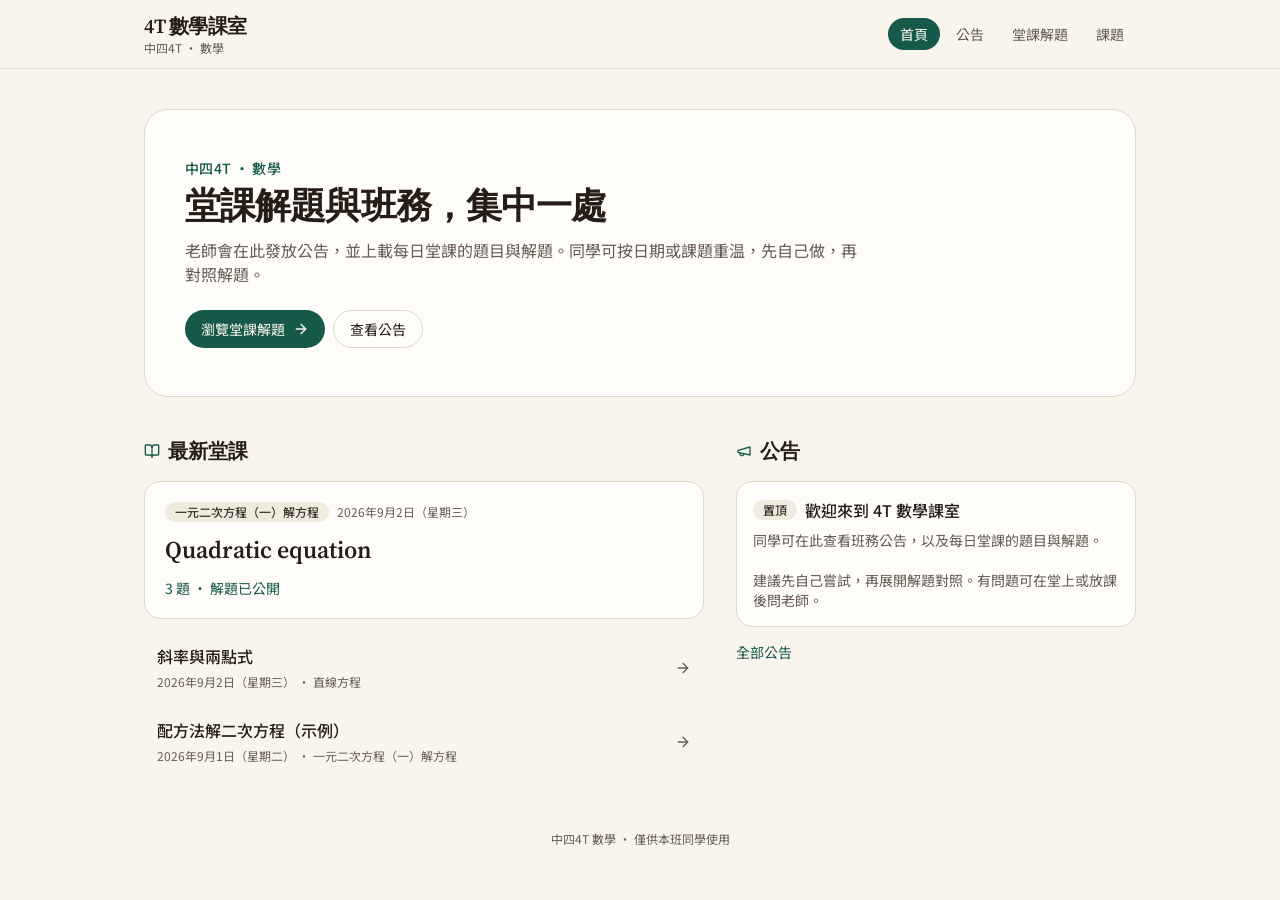
==== commit 9a3f589b: "Publish 4T classroom" ====
--- a/4t/index.html
+++ b/4t/index.html
@@ -1,81 +1,12 @@
-<!doctype html>
+<!DOCTYPE html>
 <html lang="zh-Hant-HK">
-  <head>
-    <meta charset="UTF-8" />
-    <meta name="viewport" content="width=device-width, initial-scale=1, viewport-fit=cover" />
-    <title>4T 數學課室</title>
-    <meta name="description" content="中四級 4T 組數學班：堂課解題、班務公告與課題整理。" />
-    <link rel="preconnect" href="https://fonts.googleapis.com" />
-    <link rel="preconnect" href="https://fonts.gstatic.com" crossorigin />
-    <link
-      href="https://fonts.googleapis.com/css2?family=Noto+Sans+TC:wght@400;500;600;700&family=Source+Serif+4:opsz,wght@8..60,500;8..60,650;8..60,700&display=swap"
-      rel="stylesheet"
-    />
-    <script type="module" crossorigin src="/math-hero-pk/4t/assets/index-CWj2qCCF.js"></script>
-    <link rel="stylesheet" crossorigin href="/math-hero-pk/4t/assets/index-Blx3G1ij.css">
-    <script src="/__manus__/debug-collector.js" defer></script>
-  </head>
-  <body>
-    <script id="manus-runtime">window.__MANUS_HOST_DEV__ = false;
-(function(){"use strict";var Mr={exports:{}},Kn={};/**
- * @license React
- * react-jsx-runtime.production.js
- *
- * Copyright (c) Meta Platforms, Inc. and affiliates.
- *
- * This source code is licensed under the MIT license found in the
- * LICENSE file in the root directory of this source tree.
- */var Fc;function dm(){if(Fc)return Kn;Fc=1;var r=Symbol.for("react.transitional.element"),i=Symbol.for("react.fragment");function c(s,d,m){var x=null;if(m!==void 0&&(x=""+m),d.key!==void 0&&(x=""+d.key),"key"in d){m={};for(var R in d)R!=="key"&&(m[R]=d[R])}else m=d;return d=m.ref,{$$typeof:r,type:s,key:x,ref:d!==void 0?d:null,props:m}}return Kn.Fragment=i,Kn.jsx=c,Kn.jsxs=c,Kn}var Ic;function fm(){return Ic||(Ic=1,Mr.exports=dm()),Mr.exports}var h=fm(),Ar={exports:{}},Pn={},Rr={exports:{}},Nr={};/**
- * @license React
- * scheduler.production.js
- *
- * Copyright (c) Meta Platforms, Inc. and affiliates.
- *
- * This source code is licensed under the MIT license found in the
- * LICENSE file in the root directory of this source tree.
- */var tu;function hm(){return tu||(tu=1,function(r){function i(A,q){var B=A.length;A.push(q);t:for(;0<B;){var bt=B-1>>>1,p=A[bt];if(0<d(p,q))A[bt]=q,A[B]=p,B=bt;else break t}}function c(A){return A.length===0?null:A[0]}function s(A){if(A.length===0)return null;var q=A[0],B=A.pop();if(B!==q){A[0]=B;t:for(var bt=0,p=A.length,O=p>>>1;bt<O;){var X=2*(bt+1)-1,G=A[X],Z=X+1,st=A[Z];if(0>d(G,B))Z<p&&0>d(st,G)?(A[bt]=st,A[Z]=B,bt=Z):(A[bt]=G,A[X]=B,bt=X);else if(Z<p&&0>d(st,B))A[bt]=st,A[Z]=B,bt=Z;else break t}}return q}function d(A,q){var B=A.sortIndex-q.sortIndex;return B!==0?B:A.id-q.id}if(r.unstable_now=void 0,typeof performance=="object"&&typeof performance.now=="function"){var m=performance;r.unstable_now=function(){return m.now()}}else{var x=Date,R=x.now();r.unstable_now=function(){return x.now()-R}}var C=[],v=[],D=1,j=null,J=3,at=!1,$=!1,nt=!1,ct=!1,ht=typeof setTimeout=="function"?setTimeout:null,St=typeof clearTimeout=="function"?clearTimeout:null,_=typeof setImmediate<"u"?setImmediate:null;function Y(A){for(var q=c(v);q!==null;){if(q.callback===null)s(v);else if(q.startTime<=A)s(v),q.sortIndex=q.expirationTime,i(C,q);else break;q=c(v)}}function H(A){if(nt=!1,Y(A),!$)if(c(C)!==null)$=!0,it||(it=!0,Bt());else{var q=c(v);q!==null&&Mt(H,q.startTime-A)}}var it=!1,rt=-1,V=5,xt=-1;function Be(){return ct?!0:!(r.unstable_now()-xt<V)}function te(){if(ct=!1,it){var A=r.unstable_now();xt=A;var q=!0;try{t:{$=!1,nt&&(nt=!1,St(rt),rt=-1),at=!0;var B=J;try{e:{for(Y(A),j=c(C);j!==null&&!(j.expirationTime>A&&Be());){var bt=j.callback;if(typeof bt=="function"){j.callback=null,J=j.priorityLevel;var p=bt(j.expirationTime<=A);if(A=r.unstable_now(),typeof p=="function"){j.callback=p,Y(A),q=!0;break e}j===c(C)&&s(C),Y(A)}else s(C);j=c(C)}if(j!==null)q=!0;else{var O=c(v);O!==null&&Mt(H,O.startTime-A),q=!1}}break t}finally{j=null,J=B,at=!1}q=void 0}}finally{q?Bt():it=!1}}}var Bt;if(typeof _=="function")Bt=function(){_(te)};else if(typeof MessageChannel<"u"){var me=new MessageChannel,Se=me.port2;me.port1.onmessage=te,Bt=function(){Se.postMessage(null)}}else Bt=function(){ht(te,0)};function Mt(A,q){rt=ht(function(){A(r.unstable_now())},q)}r.unstable_IdlePriority=5,r.unstable_ImmediatePriority=1,r.unstable_LowPriority=4,r.unstable_NormalPriority=3,r.unstable_Profiling=null,r.unstable_UserBlockingPriority=2,r.unstable_cancelCallback=function(A){A.callback=null},r.unstable_forceFrameRate=function(A){0>A||125<A?console.error("forceFrameRate takes a positive int between 0 and 125, forcing frame rates higher than 125 fps is not supported"):V=0<A?Math.floor(1e3/A):5},r.unstable_getCurrentPriorityLevel=function(){return J},r.unstable_next=function(A){switch(J){case 1:case 2:case 3:var q=3;break;default:q=J}var B=J;J=q;try{return A()}finally{J=B}},r.unstable_requestPaint=function(){ct=!0},r.unstable_runWithPriority=function(A,q){switch(A){case 1:case 2:case 3:case 4:case 5:break;default:A=3}var B=J;J=A;try{return q()}finally{J=B}},r.unstable_scheduleCallback=function(A,q,B){var bt=r.unstable_now();switch(typeof B=="object"&&B!==null?(B=B.delay,B=typeof B=="number"&&0<B?bt+B:bt):B=bt,A){case 1:var p=-1;break;case 2:p=250;break;case 5:p=1073741823;break;case 4:p=1e4;break;default:p=5e3}return p=B+p,A={id:D++,callback:q,priorityLevel:A,startTime:B,expirationTime:p,sortIndex:-1},B>bt?(A.sortIndex=B,i(v,A),c(C)===null&&A===c(v)&&(nt?(St(rt),rt=-1):nt=!0,Mt(H,B-bt))):(A.sortIndex=p,i(C,A),$||at||($=!0,it||(it=!0,Bt()))),A},r.unstable_shouldYield=Be,r.unstable_wrapCallback=function(A){var q=J;return function(){var B=J;J=q;try{return A.apply(this,arguments)}finally{J=B}}}}(Nr)),Nr}var eu;function mm(){return eu||(eu=1,Rr.exports=hm()),Rr.exports}var zr={exports:{}},ut={};/**
- * @license React
- * react.production.js
- *
- * Copyright (c) Meta Platforms, Inc. and affiliates.
- *
- * This source code is licensed under the MIT license found in the
- * LICENSE file in the root directory of this source tree.
- */var lu;function gm(){if(lu)return ut;lu=1;var r=Symbol.for("react.transitional.element"),i=Symbol.for("react.portal"),c=Symbol.for("react.fragment"),s=Symbol.for("react.strict_mode"),d=Symbol.for("react.profiler"),m=Symbol.for("react.consumer"),x=Symbol.for("react.context"),R=Symbol.for("react.forward_ref"),C=Symbol.for("react.suspense"),v=Symbol.for("react.memo"),D=Symbol.for("react.lazy"),j=Symbol.iterator;function J(p){return p===null||typeof p!="object"?null:(p=j&&p[j]||p["@@iterator"],typeof p=="function"?p:null)}var at={isMounted:function(){return!1},enqueueForceUpdate:function(){},enqueueReplaceState:function(){},enqueueSetState:function(){}},$=Object.assign,nt={};function ct(p,O,X){this.props=p,this.context=O,this.refs=nt,this.updater=X||at}ct.prototype.isReactComponent={},ct.prototype.setState=function(p,O){if(typeof p!="object"&&typeof p!="function"&&p!=null)throw Error("takes an object of state variables to update or a function which returns an object of state variables.");this.updater.enqueueSetState(this,p,O,"setState")},ct.prototype.forceUpdate=function(p){this.updater.enqueueForceUpdate(this,p,"forceUpdate")};function ht(){}ht.prototype=ct.prototype;function St(p,O,X){this.props=p,this.context=O,this.refs=nt,this.updater=X||at}var _=St.prototype=new ht;_.constructor=St,$(_,ct.prototype),_.isPureReactComponent=!0;var Y=Array.isArray,H={H:null,A:null,T:null,S:null,V:null},it=Object.prototype.hasOwnProperty;function rt(p,O,X,G,Z,st){return X=st.ref,{$$typeof:r,type:p,key:O,ref:X!==void 0?X:null,props:st}}function V(p,O){return rt(p.type,O,void 0,void 0,void 0,p.props)}function xt(p){return typeof p=="object"&&p!==null&&p.$$typeof===r}function Be(p){var O={"=":"=0",":":"=2"};return"$"+p.replace(/[=:]/g,function(X){return O[X]})}var te=/\/+/g;function Bt(p,O){return typeof p=="object"&&p!==null&&p.key!=null?Be(""+p.key):O.toString(36)}function me(){}function Se(p){switch(p.status){case"fulfilled":return p.value;case"rejected":throw p.reason;default:switch(typeof p.status=="string"?p.then(me,me):(p.status="pending",p.then(function(O){p.status==="pending"&&(p.status="fulfilled",p.value=O)},function(O){p.status==="pending"&&(p.status="rejected",p.reason=O)})),p.status){case"fulfilled":return p.value;case"rejected":throw p.reason}}throw p}function Mt(p,O,X,G,Z){var st=typeof p;(st==="undefined"||st==="boolean")&&(p=null);var I=!1;if(p===null)I=!0;else switch(st){case"bigint":case"string":case"number":I=!0;break;case"object":switch(p.$$typeof){case r:case i:I=!0;break;case D:return I=p._init,Mt(I(p._payload),O,X,G,Z)}}if(I)return Z=Z(p),I=G===""?"."+Bt(p,0):G,Y(Z)?(X="",I!=null&&(X=I.replace(te,"$&/")+"/"),Mt(Z,O,X,"",function(Jt){return Jt})):Z!=null&&(xt(Z)&&(Z=V(Z,X+(Z.key==null||p&&p.key===Z.key?"":(""+Z.key).replace(te,"$&/")+"/")+I)),O.push(Z)),1;I=0;var gt=G===""?".":G+":";if(Y(p))for(var Tt=0;Tt<p.length;Tt++)G=p[Tt],st=gt+Bt(G,Tt),I+=Mt(G,O,X,st,Z);else if(Tt=J(p),typeof Tt=="function")for(p=Tt.call(p),Tt=0;!(G=p.next()).done;)G=G.value,st=gt+Bt(G,Tt++),I+=Mt(G,O,X,st,Z);else if(st==="object"){if(typeof p.then=="function")return Mt(Se(p),O,X,G,Z);throw O=String(p),Error("Objects are not valid as a React child (found: "+(O==="[object Object]"?"object with keys {"+Object.keys(p).join(", ")+"}":O)+"). If you meant to render a collection of children, use an array instead.")}return I}function A(p,O,X){if(p==null)return p;var G=[],Z=0;return Mt(p,G,"","",function(st){return O.call(X,st,Z++)}),G}function q(p){if(p._status===-1){var O=p._result;O=O(),O.then(function(X){(p._status===0||p._status===-1)&&(p._status=1,p._result=X)},function(X){(p._status===0||p._status===-1)&&(p._status=2,p._result=X)}),p._status===-1&&(p._status=0,p._result=O)}if(p._status===1)return p._result.default;throw p._result}var B=typeof reportError=="function"?reportError:function(p){if(typeof window=="object"&&typeof window.ErrorEvent=="function"){var O=new window.ErrorEvent("error",{bubbles:!0,cancelable:!0,message:typeof p=="object"&&p!==null&&typeof p.message=="string"?String(p.message):String(p),error:p});if(!window.dispatchEvent(O))return}else if(typeof process=="object"&&typeof process.emit=="function"){process.emit("uncaughtException",p);return}console.error(p)};function bt(){}return ut.Children={map:A,forEach:function(p,O,X){A(p,function(){O.apply(this,arguments)},X)},count:function(p){var O=0;return A(p,function(){O++}),O},toArray:function(p){return A(p,function(O){return O})||[]},only:function(p){if(!xt(p))throw Error("React.Children.only expected to receive a single React element child.");return p}},ut.Component=ct,ut.Fragment=c,ut.Profiler=d,ut.PureComponent=St,ut.StrictMode=s,ut.Suspense=C,ut.__CLIENT_INTERNALS_DO_NOT_USE_OR_WARN_USERS_THEY_CANNOT_UPGRADE=H,ut.__COMPILER_RUNTIME={__proto__:null,c:function(p){return H.H.useMemoCache(p)}},ut.cache=function(p){return function(){return p.apply(null,arguments)}},ut.cloneElement=function(p,O,X){if(p==null)throw Error("The argument must be a React element, but you passed "+p+".");var G=$({},p.props),Z=p.key,st=void 0;if(O!=null)for(I in O.ref!==void 0&&(st=void 0),O.key!==void 0&&(Z=""+O.key),O)!it.call(O,I)||I==="key"||I==="__self"||I==="__source"||I==="ref"&&O.ref===void 0||(G[I]=O[I]);var I=arguments.length-2;if(I===1)G.children=X;else if(1<I){for(var gt=Array(I),Tt=0;Tt<I;Tt++)gt[Tt]=arguments[Tt+2];G.children=gt}return rt(p.type,Z,void 0,void 0,st,G)},ut.createContext=function(p){return p={$$typeof:x,_currentValue:p,_currentValue2:p,_threadCount:0,Provider:null,Consumer:null},p.Provider=p,p.Consumer={$$typeof:m,_context:p},p},ut.createElement=function(p,O,X){var G,Z={},st=null;if(O!=null)for(G in O.key!==void 0&&(st=""+O.key),O)it.call(O,G)&&G!=="key"&&G!=="__self"&&G!=="__source"&&(Z[G]=O[G]);var I=arguments.length-2;if(I===1)Z.children=X;else if(1<I){for(var gt=Array(I),Tt=0;Tt<I;Tt++)gt[Tt]=arguments[Tt+2];Z.children=gt}if(p&&p.defaultProps)for(G in I=p.defaultProps,I)Z[G]===void 0&&(Z[G]=I[G]);return rt(p,st,void 0,void 0,null,Z)},ut.createRef=function(){return{current:null}},ut.forwardRef=function(p){return{$$typeof:R,render:p}},ut.isValidElement=xt,ut.lazy=function(p){return{$$typeof:D,_payload:{_status:-1,_result:p},_init:q}},ut.memo=function(p,O){return{$$typeof:v,type:p,compare:O===void 0?null:O}},ut.startTransition=function(p){var O=H.T,X={};H.T=X;try{var G=p(),Z=H.S;Z!==null&&Z(X,G),typeof G=="object"&&G!==null&&typeof G.then=="function"&&G.then(bt,B)}catch(st){B(st)}finally{H.T=O}},ut.unstable_useCacheRefresh=function(){return H.H.useCacheRefresh()},ut.use=function(p){return H.H.use(p)},ut.useActionState=function(p,O,X){return H.H.useActionState(p,O,X)},ut.useCallback=function(p,O){return H.H.useCallback(p,O)},ut.useContext=function(p){return H.H.useContext(p)},ut.useDebugValue=function(){},ut.useDeferredValue=function(p,O){return H.H.useDeferredValue(p,O)},ut.useEffect=function(p,O,X){var G=H.H;if(typeof X=="function")throw Error("useEffect CRUD overload is not enabled in this build of React.");return G.useEffect(p,O)},ut.useId=function(){return H.H.useId()},ut.useImperativeHandle=function(p,O,X){return H.H.useImperativeHandle(p,O,X)},ut.useInsertionEffect=function(p,O){return H.H.useInsertionEffect(p,O)},ut.useLayoutEffect=function(p,O){return H.H.useLayoutEffect(p,O)},ut.useMemo=function(p,O){return H.H.useMemo(p,O)},ut.useOptimistic=function(p,O){return H.H.useOptimistic(p,O)},ut.useReducer=function(p,O,X){return H.H.useReducer(p,O,X)},ut.useRef=function(p){return H.H.useRef(p)},ut.useState=function(p){return H.H.useState(p)},ut.useSyncExternalStore=function(p,O,X){return H.H.useSyncExternalStore(p,O,X)},ut.useTransition=function(){return H.H.useTransition()},ut.version="19.1.1",ut}var au;function _r(){return au||(au=1,zr.exports=gm()),zr.exports}var kr={exports:{}},he={};/**
- * @license React
- * react-dom.production.js
- *
- * Copyright (c) Meta Platforms, Inc. and affiliates.
- *
- * This source code is licensed under the MIT license found in the
- * LICENSE file in the root directory of this source tree.
- */var nu;function pm(){if(nu)return he;nu=1;var r=_r();function i(C){var v="https://react.dev/errors/"+C;if(1<arguments.length){v+="?args[]="+encodeURIComponent(arguments[1]);for(var D=2;D<arguments.length;D++)v+="&args[]="+encodeURIComponent(arguments[D])}return"Minified React error #"+C+"; visit "+v+" for the full message or use the non-minified dev environment for full errors and additional helpful warnings."}function c(){}var s={d:{f:c,r:function(){throw Error(i(522))},D:c,C:c,L:c,m:c,X:c,S:c,M:c},p:0,findDOMNode:null},d=Symbol.for("react.portal");function m(C,v,D){var j=3<arguments.length&&arguments[3]!==void 0?arguments[3]:null;return{$$typeof:d,key:j==null?null:""+j,children:C,containerInfo:v,implementation:D}}var x=r.__CLIENT_INTERNALS_DO_NOT_USE_OR_WARN_USERS_THEY_CANNOT_UPGRADE;function R(C,v){if(C==="font")return"";if(typeof v=="string")return v==="use-credentials"?v:""}return he.__DOM_INTERNALS_DO_NOT_USE_OR_WARN_USERS_THEY_CANNOT_UPGRADE=s,he.createPortal=function(C,v){var D=2<arguments.length&&arguments[2]!==void 0?arguments[2]:null;if(!v||v.nodeType!==1&&v.nodeType!==9&&v.nodeType!==11)throw Error(i(299));return m(C,v,null,D)},he.flushSync=function(C){var v=x.T,D=s.p;try{if(x.T=null,s.p=2,C)return C()}finally{x.T=v,s.p=D,s.d.f()}},he.preconnect=function(C,v){typeof C=="string"&&(v?(v=v.crossOrigin,v=typeof v=="string"?v==="use-credentials"?v:"":void 0):v=null,s.d.C(C,v))},he.prefetchDNS=function(C){typeof C=="string"&&s.d.D(C)},he.preinit=function(C,v){if(typeof C=="string"&&v&&typeof v.as=="string"){var D=v.as,j=R(D,v.crossOrigin),J=typeof v.integrity=="string"?v.integrity:void 0,at=typeof v.fetchPriority=="string"?v.fetchPriority:void 0;D==="style"?s.d.S(C,typeof v.precedence=="string"?v.precedence:void 0,{crossOrigin:j,integrity:J,fetchPriority:at}):D==="script"&&s.d.X(C,{crossOrigin:j,integrity:J,fetchPriority:at,nonce:typeof v.nonce=="string"?v.nonce:void 0})}},he.preinitModule=function(C,v){if(typeof C=="string")if(typeof v=="object"&&v!==null){if(v.as==null||v.as==="script"){var D=R(v.as,v.crossOrigin);s.d.M(C,{crossOrigin:D,integrity:typeof v.integrity=="string"?v.integrity:void 0,nonce:typeof v.nonce=="string"?v.nonce:void 0})}}else v==null&&s.d.M(C)},he.preload=function(C,v){if(typeof C=="string"&&typeof v=="object"&&v!==null&&typeof v.as=="string"){var D=v.as,j=R(D,v.crossOrigin);s.d.L(C,D,{crossOrigin:j,integrity:typeof v.integrity=="string"?v.integrity:void 0,nonce:typeof v.nonce=="string"?v.nonce:void 0,type:typeof v.type=="string"?v.type:void 0,fetchPriority:typeof v.fetchPriority=="string"?v.fetchPriority:void 0,referrerPolicy:typeof v.referrerPolicy=="string"?v.referrerPolicy:void 0,imageSrcSet:typeof v.imageSrcSet=="string"?v.imageSrcSet:void 0,imageSizes:typeof v.imageSizes=="string"?v.imageSizes:void 0,media:typeof v.media=="string"?v.media:void 0})}},he.preloadModule=function(C,v){if(typeof C=="string")if(v){var D=R(v.as,v.crossOrigin);s.d.m(C,{as:typeof v.as=="string"&&v.as!=="script"?v.as:void 0,crossOrigin:D,integrity:typeof v.integrity=="string"?v.integrity:void 0})}else s.d.m(C)},he.requestFormReset=function(C){s.d.r(C)},he.unstable_batchedUpdates=function(C,v){return C(v)},he.useFormState=function(C,v,D){return x.H.useFormState(C,v,D)},he.useFormStatus=function(){return x.H.useHostTransitionStatus()},he.version="19.1.1",he}var ou;function ym(){if(ou)return kr.exports;ou=1;function r(){if(!(typeof __REACT_DEVTOOLS_GLOBAL_HOOK__>"u"||typeof __REACT_DEVTOOLS_GLOBAL_HOOK__.checkDCE!="function"))try{__REACT_DEVTOOLS_GLOBAL_HOOK__.checkDCE(r)}catch(i){console.error(i)}}return r(),kr.exports=pm(),kr.exports}/**
- * @license React
- * react-dom-client.production.js
- *
- * Copyright (c) Meta Platforms, Inc. and affiliates.
- *
- * This source code is licensed under the MIT license found in the
- * LICENSE file in the root directory of this source tree.
- */var iu;function vm(){if(iu)return Pn;iu=1;var r=mm(),i=_r(),c=ym();function s(t){var e="https://react.dev/errors/"+t;if(1<arguments.length){e+="?args[]="+encodeURIComponent(arguments[1]);for(var l=2;l<arguments.length;l++)e+="&args[]="+encodeURIComponent(arguments[l])}return"Minified React error #"+t+"; visit "+e+" for the full message or use the non-minified dev environment for full errors and additional helpful warnings."}function d(t){return!(!t||t.nodeType!==1&&t.nodeType!==9&&t.nodeType!==11)}function m(t){var e=t,l=t;if(t.alternate)for(;e.return;)e=e.return;else{t=e;do e=t,(e.flags&4098)!==0&&(l=e.return),t=e.return;while(t)}return e.tag===3?l:null}function x(t){if(t.tag===13){var e=t.memoizedState;if(e===null&&(t=t.alternate,t!==null&&(e=t.memoizedState)),e!==null)return e.dehydrated}return null}function R(t){if(m(t)!==t)throw Error(s(188))}function C(t){var e=t.alternate;if(!e){if(e=m(t),e===null)throw Error(s(188));return e!==t?null:t}for(var l=t,a=e;;){var n=l.return;if(n===null)break;var o=n.alternate;if(o===null){if(a=n.return,a!==null){l=a;continue}break}if(n.child===o.child){for(o=n.child;o;){if(o===l)return R(n),t;if(o===a)return R(n),e;o=o.sibling}throw Error(s(188))}if(l.return!==a.return)l=n,a=o;else{for(var u=!1,f=n.child;f;){if(f===l){u=!0,l=n,a=o;break}if(f===a){u=!0,a=n,l=o;break}f=f.sibling}if(!u){for(f=o.child;f;){if(f===l){u=!0,l=o,a=n;break}if(f===a){u=!0,a=o,l=n;break}f=f.sibling}if(!u)throw Error(s(189))}}if(l.alternate!==a)throw Error(s(190))}if(l.tag!==3)throw Error(s(188));return l.stateNode.current===l?t:e}function v(t){var e=t.tag;if(e===5||e===26||e===27||e===6)return t;for(t=t.child;t!==null;){if(e=v(t),e!==null)return e;t=t.sibling}return null}var D=Object.assign,j=Symbol.for("react.element"),J=Symbol.for("react.transitional.element"),at=Symbol.for("react.portal"),$=Symbol.for("react.fragment"),nt=Symbol.for("react.strict_mode"),ct=Symbol.for("react.profiler"),ht=Symbol.for("react.provider"),St=Symbol.for("react.consumer"),_=Symbol.for("react.context"),Y=Symbol.for("react.forward_ref"),H=Symbol.for("react.suspense"),it=Symbol.for("react.suspense_list"),rt=Symbol.for("react.memo"),V=Symbol.for("react.lazy"),xt=Symbol.for("react.activity"),Be=Symbol.for("react.memo_cache_sentinel"),te=Symbol.iterator;function Bt(t){return t===null||typeof t!="object"?null:(t=te&&t[te]||t["@@iterator"],typeof t=="function"?t:null)}var me=Symbol.for("react.client.reference");function Se(t){if(t==null)return null;if(typeof t=="function")return t.$$typeof===me?null:t.displayName||t.name||null;if(typeof t=="string")return t;switch(t){case $:return"Fragment";case ct:return"Profiler";case nt:return"StrictMode";case H:return"Suspense";case it:return"SuspenseList";case xt:return"Activity"}if(typeof t=="object")switch(t.$$typeof){case at:return"Portal";case _:return(t.displayName||"Context")+".Provider";case St:return(t._context.displayName||"Context")+".Consumer";case Y:var e=t.render;return t=t.displayName,t||(t=e.displayName||e.name||"",t=t!==""?"ForwardRef("+t+")":"ForwardRef"),t;case rt:return e=t.displayName||null,e!==null?e:Se(t.type)||"Memo";case V:e=t._payload,t=t._init;try{return Se(t(e))}catch{}}return null}var Mt=Array.isArray,A=i.__CLIENT_INTERNALS_DO_NOT_USE_OR_WARN_USERS_THEY_CANNOT_UPGRADE,q=c.__DOM_INTERNALS_DO_NOT_USE_OR_WARN_USERS_THEY_CANNOT_UPGRADE,B={pending:!1,data:null,method:null,action:null},bt=[],p=-1;function O(t){return{current:t}}function X(t){0>p||(t.current=bt[p],bt[p]=null,p--)}function G(t,e){p++,bt[p]=t.current,t.current=e}var Z=O(null),st=O(null),I=O(null),gt=O(null);function Tt(t,e){switch(G(I,e),G(st,t),G(Z,null),e.nodeType){case 9:case 11:t=(t=e.documentElement)&&(t=t.namespaceURI)?Uh(t):0;break;default:if(t=e.tagName,e=e.namespaceURI)e=Uh(e),t=Gh(e,t);else switch(t){case"svg":t=1;break;case"math":t=2;break;default:t=0}}X(Z),G(Z,t)}function Jt(){X(Z),X(st),X(I)}function Ke(t){t.memoizedState!==null&&G(gt,t);var e=Z.current,l=Gh(e,t.type);e!==l&&(G(st,t),G(Z,l))}function Ce(t){st.current===t&&(X(Z),X(st)),gt.current===t&&(X(gt),Wo._currentValue=B)}var Pe=Object.prototype.hasOwnProperty,yl=r.unstable_scheduleCallback,sn=r.unstable_cancelCallback,Ca=r.unstable_shouldYield,ri=r.unstable_requestPaint,ge=r.unstable_now,si=r.unstable_getCurrentPriorityLevel,Ul=r.unstable_ImmediatePriority,Fn=r.unstable_UserBlockingPriority,nl=r.unstable_NormalPriority,ci=r.unstable_LowPriority,Gl=r.unstable_IdlePriority,ui=r.log,Ea=r.unstable_setDisableYieldValue,ql=null,Wt=null;function Je(t){if(typeof ui=="function"&&Ea(t),Wt&&typeof Wt.setStrictMode=="function")try{Wt.setStrictMode(ql,t)}catch{}}var $t=Math.clz32?Math.clz32:fi,di=Math.log,Ta=Math.LN2;function fi(t){return t>>>=0,t===0?32:31-(di(t)/Ta|0)|0}var L=256,cn=4194304;function vl(t){var e=t&42;if(e!==0)return e;switch(t&-t){case 1:return 1;case 2:return 2;case 4:return 4;case 8:return 8;case 16:return 16;case 32:return 32;case 64:return 64;case 128:return 128;case 256:case 512:case 1024:case 2048:case 4096:case 8192:case 16384:case 32768:case 65536:case 131072:case 262144:case 524288:case 1048576:case 2097152:return t&4194048;case 4194304:case 8388608:case 16777216:case 33554432:return t&62914560;case 67108864:return 67108864;case 134217728:return 134217728;case 268435456:return 268435456;case 536870912:return 536870912;case 1073741824:return 0;default:return t}}function un(t,e,l){var a=t.pendingLanes;if(a===0)return 0;var n=0,o=t.suspendedLanes,u=t.pingedLanes;t=t.warmLanes;var f=a&134217727;return f!==0?(a=f&~o,a!==0?n=vl(a):(u&=f,u!==0?n=vl(u):l||(l=f&~t,l!==0&&(n=vl(l))))):(f=a&~o,f!==0?n=vl(f):u!==0?n=vl(u):l||(l=a&~t,l!==0&&(n=vl(l)))),n===0?0:e!==0&&e!==n&&(e&o)===0&&(o=n&-n,l=e&-e,o>=l||o===32&&(l&4194048)!==0)?e:n}function Dt(t,e){return(t.pendingLanes&~(t.suspendedLanes&~t.pingedLanes)&e)===0}function In(t,e){switch(t){case 1:case 2:case 4:case 8:case 64:return e+250;case 16:case 32:case 128:case 256:case 512:case 1024:case 2048:case 4096:case 8192:case 16384:case 32768:case 65536:case 131072:case 262144:case 524288:case 1048576:case 2097152:return e+5e3;case 4194304:case 8388608:case 16777216:case 33554432:return-1;case 67108864:case 134217728:case 268435456:case 536870912:case 1073741824:return-1;default:return-1}}function to(){var t=L;return L<<=1,(L&4194048)===0&&(L=256),t}function hi(){var t=cn;return cn<<=1,(cn&62914560)===0&&(cn=4194304),t}function eo(t){for(var e=[],l=0;31>l;l++)e.push(t);return e}function Da(t,e){t.pendingLanes|=e,e!==268435456&&(t.suspendedLanes=0,t.pingedLanes=0,t.warmLanes=0)}function ts(t,e,l,a,n,o){var u=t.pendingLanes;t.pendingLanes=l,t.suspendedLanes=0,t.pingedLanes=0,t.warmLanes=0,t.expiredLanes&=l,t.entangledLanes&=l,t.errorRecoveryDisabledLanes&=l,t.shellSuspendCounter=0;var f=t.entanglements,g=t.expirationTimes,S=t.hiddenUpdates;for(l=u&~l;0<l;){var N=31-$t(l),k=1<<N;f[N]=0,g[N]=-1;var E=S[N];if(E!==null)for(S[N]=null,N=0;N<E.length;N++){var T=E[N];T!==null&&(T.lane&=-536870913)}l&=~k}a!==0&&mi(t,a,0),o!==0&&n===0&&t.tag!==0&&(t.suspendedLanes|=o&~(u&~e))}function mi(t,e,l){t.pendingLanes|=e,t.suspendedLanes&=~e;var a=31-$t(e);t.entangledLanes|=e,t.entanglements[a]=t.entanglements[a]|1073741824|l&4194090}function gi(t,e){var l=t.entangledLanes|=e;for(t=t.entanglements;l;){var a=31-$t(l),n=1<<a;n&e|t[a]&e&&(t[a]|=e),l&=~n}}function lo(t){switch(t){case 2:t=1;break;case 8:t=4;break;case 32:t=16;break;case 256:case 512:case 1024:case 2048:case 4096:case 8192:case 16384:case 32768:case 65536:case 131072:case 262144:case 524288:case 1048576:case 2097152:case 4194304:case 8388608:case 16777216:case 33554432:t=128;break;case 268435456:t=134217728;break;default:t=0}return t}function ao(t){return t&=-t,2<t?8<t?(t&134217727)!==0?32:268435456:8:2}function pi(){var t=q.p;return t!==0?t:(t=window.event,t===void 0?32:om(t.type))}function es(t,e){var l=q.p;try{return q.p=t,e()}finally{q.p=l}}var ol=Math.random().toString(36).slice(2),ee="__reactFiber$"+ol,pe="__reactProps$"+ol,Yl="__reactContainer$"+ol,no="__reactEvents$"+ol,ls="__reactListeners$"+ol,as="__reactHandles$"+ol,yi="__reactResources$"+ol,Ma="__reactMarker$"+ol;function oo(t){delete t[ee],delete t[pe],delete t[no],delete t[ls],delete t[as]}function Vl(t){var e=t[ee];if(e)return e;for(var l=t.parentNode;l;){if(e=l[Yl]||l[ee]){if(l=e.alternate,e.child!==null||l!==null&&l.child!==null)for(t=Xh(t);t!==null;){if(l=t[ee])return l;t=Xh(t)}return e}t=l,l=t.parentNode}return null}function Xl(t){if(t=t[ee]||t[Yl]){var e=t.tag;if(e===5||e===6||e===13||e===26||e===27||e===3)return t}return null}function Aa(t){var e=t.tag;if(e===5||e===26||e===27||e===6)return t.stateNode;throw Error(s(33))}function Zl(t){var e=t[yi];return e||(e=t[yi]={hoistableStyles:new Map,hoistableScripts:new Map}),e}function Vt(t){t[Ma]=!0}var vi=new Set,bi={};function bl(t,e){We(t,e),We(t+"Capture",e)}function We(t,e){for(bi[t]=e,t=0;t<e.length;t++)vi.add(e[t])}var ns=RegExp("^[:A-Z_a-z\\u00C0-\\u00D6\\u00D8-\\u00F6\\u00F8-\\u02FF\\u0370-\\u037D\\u037F-\\u1FFF\\u200C-\\u200D\\u2070-\\u218F\\u2C00-\\u2FEF\\u3001-\\uD7FF\\uF900-\\uFDCF\\uFDF0-\\uFFFD][:A-Z_a-z\\u00C0-\\u00D6\\u00D8-\\u00F6\\u00F8-\\u02FF\\u0370-\\u037D\\u037F-\\u1FFF\\u200C-\\u200D\\u2070-\\u218F\\u2C00-\\u2FEF\\u3001-\\uD7FF\\uF900-\\uFDCF\\uFDF0-\\uFFFD\\-.0-9\\u00B7\\u0300-\\u036F\\u203F-\\u2040]*$"),xi={},wi={};function Ra(t){return Pe.call(wi,t)?!0:Pe.call(xi,t)?!1:ns.test(t)?wi[t]=!0:(xi[t]=!0,!1)}function M(t,e,l){if(Ra(e))if(l===null)t.removeAttribute(e);else{switch(typeof l){case"undefined":case"function":case"symbol":t.removeAttribute(e);return;case"boolean":var a=e.toLowerCase().slice(0,5);if(a!=="data-"&&a!=="aria-"){t.removeAttribute(e);return}}t.setAttribute(e,""+l)}}function tt(t,e,l){if(l===null)t.removeAttribute(e);else{switch(typeof l){case"undefined":case"function":case"symbol":case"boolean":t.removeAttribute(e);return}t.setAttribute(e,""+l)}}function Ot(t,e,l,a){if(a===null)t.removeAttribute(l);else{switch(typeof a){case"undefined":case"function":case"symbol":case"boolean":t.removeAttribute(l);return}t.setAttributeNS(e,l,""+a)}}var le,Ee;function ae(t){if(le===void 0)try{throw Error()}catch(l){var e=l.stack.trim().match(/\n( *(at )?)/);le=e&&e[1]||"",Ee=-1<l.stack.indexOf(`
-    at`)?" (<anonymous>)":-1<l.stack.indexOf("@")?"@unknown:0:0":""}return`
-`+le+t+Ee}var Le=!1;function He(t,e){if(!t||Le)return"";Le=!0;var l=Error.prepareStackTrace;Error.prepareStackTrace=void 0;try{var a={DetermineComponentFrameRoot:function(){try{if(e){var k=function(){throw Error()};if(Object.defineProperty(k.prototype,"props",{set:function(){throw Error()}}),typeof Reflect=="object"&&Reflect.construct){try{Reflect.construct(k,[])}catch(T){var E=T}Reflect.construct(t,[],k)}else{try{k.call()}catch(T){E=T}t.call(k.prototype)}}else{try{throw Error()}catch(T){E=T}(k=t())&&typeof k.catch=="function"&&k.catch(function(){})}}catch(T){if(T&&E&&typeof T.stack=="string")return[T.stack,E.stack]}return[null,null]}};a.DetermineComponentFrameRoot.displayName="DetermineComponentFrameRoot";var n=Object.getOwnPropertyDescriptor(a.DetermineComponentFrameRoot,"name");n&&n.configurable&&Object.defineProperty(a.DetermineComponentFrameRoot,"name",{value:"DetermineComponentFrameRoot"});var o=a.DetermineComponentFrameRoot(),u=o[0],f=o[1];if(u&&f){var g=u.split(`
-`),S=f.split(`
-`);for(n=a=0;a<g.length&&!g[a].includes("DetermineComponentFrameRoot");)a++;for(;n<S.length&&!S[n].includes("DetermineComponentFrameRoot");)n++;if(a===g.length||n===S.length)for(a=g.length-1,n=S.length-1;1<=a&&0<=n&&g[a]!==S[n];)n--;for(;1<=a&&0<=n;a--,n--)if(g[a]!==S[n]){if(a!==1||n!==1)do if(a--,n--,0>n||g[a]!==S[n]){var N=`
-`+g[a].replace(" at new "," at ");return t.displayName&&N.includes("<anonymous>")&&(N=N.replace("<anonymous>",t.displayName)),N}while(1<=a&&0<=n);break}}}finally{Le=!1,Error.prepareStackTrace=l}return(l=t?t.displayName||t.name:"")?ae(l):""}function Ql(t){switch(t.tag){case 26:case 27:case 5:return ae(t.type);case 16:return ae("Lazy");case 13:return ae("Suspense");case 19:return ae("SuspenseList");case 0:case 15:return He(t.type,!1);case 11:return He(t.type.render,!1);case 1:return He(t.type,!0);case 31:return ae("Activity");default:return""}}function xl(t){try{var e="";do e+=Ql(t),t=t.return;while(t);return e}catch(l){return`
-Error generating stack: `+l.message+`
-`+l.stack}}function Xt(t){switch(typeof t){case"bigint":case"boolean":case"number":case"string":case"undefined":return t;case"object":return t;default:return""}}function il(t){var e=t.type;return(t=t.nodeName)&&t.toLowerCase()==="input"&&(e==="checkbox"||e==="radio")}function ve(t){var e=il(t)?"checked":"value",l=Object.getOwnPropertyDescriptor(t.constructor.prototype,e),a=""+t[e];if(!t.hasOwnProperty(e)&&typeof l<"u"&&typeof l.get=="function"&&typeof l.set=="function"){var n=l.get,o=l.set;return Object.defineProperty(t,e,{configurable:!0,get:function(){return n.call(this)},set:function(u){a=""+u,o.call(this,u)}}),Object.defineProperty(t,e,{enumerable:l.enumerable}),{getValue:function(){return a},setValue:function(u){a=""+u},stopTracking:function(){t._valueTracker=null,delete t[e]}}}}function re(t){t._valueTracker||(t._valueTracker=ve(t))}function rl(t){if(!t)return!1;var e=t._valueTracker;if(!e)return!0;var l=e.getValue(),a="";return t&&(a=il(t)?t.checked?"true":"false":t.value),t=a,t!==l?(e.setValue(t),!0):!1}function wl(t){if(t=t||(typeof document<"u"?document:void 0),typeof t>"u")return null;try{return t.activeElement||t.body}catch{return t.body}}var dn=/[\n"\\]/g;function se(t){return t.replace(dn,function(e){return"\\"+e.charCodeAt(0).toString(16)+" "})}function Kl(t,e,l,a,n,o,u,f){t.name="",u!=null&&typeof u!="function"&&typeof u!="symbol"&&typeof u!="boolean"?t.type=u:t.removeAttribute("type"),e!=null?u==="number"?(e===0&&t.value===""||t.value!=e)&&(t.value=""+Xt(e)):t.value!==""+Xt(e)&&(t.value=""+Xt(e)):u!=="submit"&&u!=="reset"||t.removeAttribute("value"),e!=null?Pl(t,u,Xt(e)):l!=null?Pl(t,u,Xt(l)):a!=null&&t.removeAttribute("value"),n==null&&o!=null&&(t.defaultChecked=!!o),n!=null&&(t.checked=n&&typeof n!="function"&&typeof n!="symbol"),f!=null&&typeof f!="function"&&typeof f!="symbol"&&typeof f!="boolean"?t.name=""+Xt(f):t.removeAttribute("name")}function Na(t,e,l,a,n,o,u,f){if(o!=null&&typeof o!="function"&&typeof o!="symbol"&&typeof o!="boolean"&&(t.type=o),e!=null||l!=null){if(!(o!=="submit"&&o!=="reset"||e!=null))return;l=l!=null?""+Xt(l):"",e=e!=null?""+Xt(e):l,f||e===t.value||(t.value=e),t.defaultValue=e}a=a??n,a=typeof a!="function"&&typeof a!="symbol"&&!!a,t.checked=f?t.checked:!!a,t.defaultChecked=!!a,u!=null&&typeof u!="function"&&typeof u!="symbol"&&typeof u!="boolean"&&(t.name=u)}function Pl(t,e,l){e==="number"&&wl(t.ownerDocument)===t||t.defaultValue===""+l||(t.defaultValue=""+l)}function $e(t,e,l,a){if(t=t.options,e){e={};for(var n=0;n<l.length;n++)e["$"+l[n]]=!0;for(l=0;l<t.length;l++)n=e.hasOwnProperty("$"+t[l].value),t[l].selected!==n&&(t[l].selected=n),n&&a&&(t[l].defaultSelected=!0)}else{for(l=""+Xt(l),e=null,n=0;n<t.length;n++){if(t[n].value===l){t[n].selected=!0,a&&(t[n].defaultSelected=!0);return}e!==null||t[n].disabled||(e=t[n])}e!==null&&(e.selected=!0)}}function za(t,e,l){if(e!=null&&(e=""+Xt(e),e!==t.value&&(t.value=e),l==null)){t.defaultValue!==e&&(t.defaultValue=e);return}t.defaultValue=l!=null?""+Xt(l):""}function _a(t,e,l,a){if(e==null){if(a!=null){if(l!=null)throw Error(s(92));if(Mt(a)){if(1<a.length)throw Error(s(93));a=a[0]}l=a}l==null&&(l=""),e=l}l=Xt(e),t.defaultValue=l,a=t.textContent,a===l&&a!==""&&a!==null&&(t.value=a)}function Fe(t,e){if(e){var l=t.firstChild;if(l&&l===t.lastChild&&l.nodeType===3){l.nodeValue=e;return}}t.textContent=e}var fn=new Set("animationIterationCount aspectRatio borderImageOutset borderImageSlice borderImageWidth boxFlex boxFlexGroup boxOrdinalGroup columnCount columns flex flexGrow flexPositive flexShrink flexNegative flexOrder gridArea gridRow gridRowEnd gridRowSpan gridRowStart gridColumn gridColumnEnd gridColumnSpan gridColumnStart fontWeight lineClamp lineHeight opacity order orphans scale tabSize widows zIndex zoom fillOpacity floodOpacity stopOpacity strokeDasharray strokeDashoffset strokeMiterlimit strokeOpacity strokeWidth MozAnimationIterationCount MozBoxFlex MozBoxFlexGroup MozLineClamp msAnimationIterationCount msFlex msZoom msFlexGrow msFlexNegative msFlexOrder msFlexPositive msFlexShrink msGridColumn msGridColumnSpan msGridRow msGridRowSpan WebkitAnimationIterationCount WebkitBoxFlex WebKitBoxFlexGroup WebkitBoxOrdinalGroup WebkitColumnCount WebkitColumns WebkitFlex WebkitFlexGrow WebkitFlexPositive WebkitFlexShrink WebkitLineClamp".split(" "));function ka(t,e,l){var a=e.indexOf("--")===0;l==null||typeof l=="boolean"||l===""?a?t.setProperty(e,""):e==="float"?t.cssFloat="":t[e]="":a?t.setProperty(e,l):typeof l!="number"||l===0||fn.has(e)?e==="float"?t.cssFloat=l:t[e]=(""+l).trim():t[e]=l+"px"}function Oa(t,e,l){if(e!=null&&typeof e!="object")throw Error(s(62));if(t=t.style,l!=null){for(var a in l)!l.hasOwnProperty(a)||e!=null&&e.hasOwnProperty(a)||(a.indexOf("--")===0?t.setProperty(a,""):a==="float"?t.cssFloat="":t[a]="");for(var n in e)a=e[n],e.hasOwnProperty(n)&&l[n]!==a&&ka(t,n,a)}else for(var o in e)e.hasOwnProperty(o)&&ka(t,o,e[o])}function ja(t){if(t.indexOf("-")===-1)return!1;switch(t){case"annotation-xml":case"color-profile":case"font-face":case"font-face-src":case"font-face-uri":case"font-face-format":case"font-face-name":case"missing-glyph":return!1;default:return!0}}var Si=new Map([["acceptCharset","accept-charset"],["htmlFor","for"],["httpEquiv","http-equiv"],["crossOrigin","crossorigin"],["accentHeight","accent-height"],["alignmentBaseline","alignment-baseline"],["arabicForm","arabic-form"],["baselineShift","baseline-shift"],["capHeight","cap-height"],["clipPath","clip-path"],["clipRule","clip-rule"],["colorInterpolation","color-interpolation"],["colorInterpolationFilters","color-interpolation-filters"],["colorProfile","color-profile"],["colorRendering","color-rendering"],["dominantBaseline","dominant-baseline"],["enableBackground","enable-background"],["fillOpacity","fill-opacity"],["fillRule","fill-rule"],["floodColor","flood-color"],["floodOpacity","flood-opacity"],["fontFamily","font-family"],["fontSize","font-size"],["fontSizeAdjust","font-size-adjust"],["fontStretch","font-stretch"],["fontStyle","font-style"],["fontVariant","font-variant"],["fontWeight","font-weight"],["glyphName","glyph-name"],["glyphOrientationHorizontal","glyph-orientation-horizontal"],["glyphOrientationVertical","glyph-orientation-vertical"],["horizAdvX","horiz-adv-x"],["horizOriginX","horiz-origin-x"],["imageRendering","image-rendering"],["letterSpacing","letter-spacing"],["lightingColor","lighting-color"],["markerEnd","marker-end"],["markerMid","marker-mid"],["markerStart","marker-start"],["overlinePosition","overline-position"],["overlineThickness","overline-thickness"],["paintOrder","paint-order"],["panose-1","panose-1"],["pointerEvents","pointer-events"],["renderingIntent","rendering-intent"],["shapeRendering","shape-rendering"],["stopColor","stop-color"],["stopOpacity","stop-opacity"],["strikethroughPosition","strikethrough-position"],["strikethroughThickness","strikethrough-thickness"],["strokeDasharray","stroke-dasharray"],["strokeDashoffset","stroke-dashoffset"],["strokeLinecap","stroke-linecap"],["strokeLinejoin","stroke-linejoin"],["strokeMiterlimit","stroke-miterlimit"],["strokeOpacity","stroke-opacity"],["strokeWidth","stroke-width"],["textAnchor","text-anchor"],["textDecoration","text-decoration"],["textRendering","text-rendering"],["transformOrigin","transform-origin"],["underlinePosition","underline-position"],["underlineThickness","underline-thickness"],["unicodeBidi","unicode-bidi"],["unicodeRange","unicode-range"],["unitsPerEm","units-per-em"],["vAlphabetic","v-alphabetic"],["vHanging","v-hanging"],["vIdeographic","v-ideographic"],["vMathematical","v-mathematical"],["vectorEffect","vector-effect"],["vertAdvY","vert-adv-y"],["vertOriginX","vert-origin-x"],["vertOriginY","vert-origin-y"],["wordSpacing","word-spacing"],["writingMode","writing-mode"],["xmlnsXlink","xmlns:xlink"],["xHeight","x-height"]]),Ci=/^[\u0000-\u001F ]*j[\r\n\t]*a[\r\n\t]*v[\r\n\t]*a[\r\n\t]*s[\r\n\t]*c[\r\n\t]*r[\r\n\t]*i[\r\n\t]*p[\r\n\t]*t[\r\n\t]*:/i;function Ba(t){return Ci.test(""+t)?"javascript:throw new Error('React has blocked a javascript: URL as a security precaution.')":t}var hn=null;function mn(t){return t=t.target||t.srcElement||window,t.correspondingUseElement&&(t=t.correspondingUseElement),t.nodeType===3?t.parentNode:t}var Sl=null,Cl=null;function io(t){var e=Xl(t);if(e&&(t=e.stateNode)){var l=t[pe]||null;t:switch(t=e.stateNode,e.type){case"input":if(Kl(t,l.value,l.defaultValue,l.defaultValue,l.checked,l.defaultChecked,l.type,l.name),e=l.name,l.type==="radio"&&e!=null){for(l=t;l.parentNode;)l=l.parentNode;for(l=l.querySelectorAll('input[name="'+se(""+e)+'"][type="radio"]'),e=0;e<l.length;e++){var a=l[e];if(a!==t&&a.form===t.form){var n=a[pe]||null;if(!n)throw Error(s(90));Kl(a,n.value,n.defaultValue,n.defaultValue,n.checked,n.defaultChecked,n.type,n.name)}}for(e=0;e<l.length;e++)a=l[e],a.form===t.form&&rl(a)}break t;case"textarea":za(t,l.value,l.defaultValue);break t;case"select":e=l.value,e!=null&&$e(t,!!l.multiple,e,!1)}}}var gn=!1;function ro(t,e,l){if(gn)return t(e,l);gn=!0;try{var a=t(e);return a}finally{if(gn=!1,(Sl!==null||Cl!==null)&&(ir(),Sl&&(e=Sl,t=Cl,Cl=Sl=null,io(e),t)))for(e=0;e<t.length;e++)io(t[e])}}function Jl(t,e){var l=t.stateNode;if(l===null)return null;var a=l[pe]||null;if(a===null)return null;l=a[e];t:switch(e){case"onClick":case"onClickCapture":case"onDoubleClick":case"onDoubleClickCapture":case"onMouseDown":case"onMouseDownCapture":case"onMouseMove":case"onMouseMoveCapture":case"onMouseUp":case"onMouseUpCapture":case"onMouseEnter":(a=!a.disabled)||(t=t.type,a=!(t==="button"||t==="input"||t==="select"||t==="textarea")),t=!a;break t;default:t=!1}if(t)return null;if(l&&typeof l!="function")throw Error(s(231,e,typeof l));return l}var Ue=!(typeof window>"u"||typeof window.document>"u"||typeof window.document.createElement>"u"),pn=!1;if(Ue)try{var Wl={};Object.defineProperty(Wl,"passive",{get:function(){pn=!0}}),window.addEventListener("test",Wl,Wl),window.removeEventListener("test",Wl,Wl)}catch{pn=!1}var Ie=null,yn=null,La=null;function so(){if(La)return La;var t,e=yn,l=e.length,a,n="value"in Ie?Ie.value:Ie.textContent,o=n.length;for(t=0;t<l&&e[t]===n[t];t++);var u=l-t;for(a=1;a<=u&&e[l-a]===n[o-a];a++);return La=n.slice(t,1<a?1-a:void 0)}function Ha(t){var e=t.keyCode;return"charCode"in t?(t=t.charCode,t===0&&e===13&&(t=13)):t=e,t===10&&(t=13),32<=t||t===13?t:0}function Ua(){return!0}function co(){return!1}function ce(t){function e(l,a,n,o,u){this._reactName=l,this._targetInst=n,this.type=a,this.nativeEvent=o,this.target=u,this.currentTarget=null;for(var f in t)t.hasOwnProperty(f)&&(l=t[f],this[f]=l?l(o):o[f]);return this.isDefaultPrevented=(o.defaultPrevented!=null?o.defaultPrevented:o.returnValue===!1)?Ua:co,this.isPropagationStopped=co,this}return D(e.prototype,{preventDefault:function(){this.defaultPrevented=!0;var l=this.nativeEvent;l&&(l.preventDefault?l.preventDefault():typeof l.returnValue!="unknown"&&(l.returnValue=!1),this.isDefaultPrevented=Ua)},stopPropagation:function(){var l=this.nativeEvent;l&&(l.stopPropagation?l.stopPropagation():typeof l.cancelBubble!="unknown"&&(l.cancelBubble=!0),this.isPropagationStopped=Ua)},persist:function(){},isPersistent:Ua}),e}var sl={eventPhase:0,bubbles:0,cancelable:0,timeStamp:function(t){return t.timeStamp||Date.now()},defaultPrevented:0,isTrusted:0},Ga=ce(sl),$l=D({},sl,{view:0,detail:0}),Ei=ce($l),Ti,uo,fo,Di=D({},$l,{screenX:0,screenY:0,clientX:0,clientY:0,pageX:0,pageY:0,ctrlKey:0,shiftKey:0,altKey:0,metaKey:0,getModifierState:is,button:0,buttons:0,relatedTarget:function(t){return t.relatedTarget===void 0?t.fromElement===t.srcElement?t.toElement:t.fromElement:t.relatedTarget},movementX:function(t){return"movementX"in t?t.movementX:(t!==fo&&(fo&&t.type==="mousemove"?(Ti=t.screenX-fo.screenX,uo=t.screenY-fo.screenY):uo=Ti=0,fo=t),Ti)},movementY:function(t){return"movementY"in t?t.movementY:uo}}),Xu=ce(Di),D0=D({},Di,{dataTransfer:0}),M0=ce(D0),A0=D({},$l,{relatedTarget:0}),os=ce(A0),R0=D({},sl,{animationName:0,elapsedTime:0,pseudoElement:0}),N0=ce(R0),z0=D({},sl,{clipboardData:function(t){return"clipboardData"in t?t.clipboardData:window.clipboardData}}),_0=ce(z0),k0=D({},sl,{data:0}),Zu=ce(k0),O0={Esc:"Escape",Spacebar:" ",Left:"ArrowLeft",Up:"ArrowUp",Right:"ArrowRight",Down:"ArrowDown",Del:"Delete",Win:"OS",Menu:"ContextMenu",Apps:"ContextMenu",Scroll:"ScrollLock",MozPrintableKey:"Unidentified"},j0={8:"Backspace",9:"Tab",12:"Clear",13:"Enter",16:"Shift",17:"Control",18:"Alt",19:"Pause",20:"CapsLock",27:"Escape",32:" ",33:"PageUp",34:"PageDown",35:"End",36:"Home",37:"ArrowLeft",38:"ArrowUp",39:"ArrowRight",40:"ArrowDown",45:"Insert",46:"Delete",112:"F1",113:"F2",114:"F3",115:"F4",116:"F5",117:"F6",118:"F7",119:"F8",120:"F9",121:"F10",122:"F11",123:"F12",144:"NumLock",145:"ScrollLock",224:"Meta"},B0={Alt:"altKey",Control:"ctrlKey",Meta:"metaKey",Shift:"shiftKey"};function L0(t){var e=this.nativeEvent;return e.getModifierState?e.getModifierState(t):(t=B0[t])?!!e[t]:!1}function is(){return L0}var H0=D({},$l,{key:function(t){if(t.key){var e=O0[t.key]||t.key;if(e!=="Unidentified")return e}return t.type==="keypress"?(t=Ha(t),t===13?"Enter":String.fromCharCode(t)):t.type==="keydown"||t.type==="keyup"?j0[t.keyCode]||"Unidentified":""},code:0,location:0,ctrlKey:0,shiftKey:0,altKey:0,metaKey:0,repeat:0,locale:0,getModifierState:is,charCode:function(t){return t.type==="keypress"?Ha(t):0},keyCode:function(t){return t.type==="keydown"||t.type==="keyup"?t.keyCode:0},which:function(t){return t.type==="keypress"?Ha(t):t.type==="keydown"||t.type==="keyup"?t.keyCode:0}}),U0=ce(H0),G0=D({},Di,{pointerId:0,width:0,height:0,pressure:0,tangentialPressure:0,tiltX:0,tiltY:0,twist:0,pointerType:0,isPrimary:0}),Qu=ce(G0),q0=D({},$l,{touches:0,targetTouches:0,changedTouches:0,altKey:0,metaKey:0,ctrlKey:0,shiftKey:0,getModifierState:is}),Y0=ce(q0),V0=D({},sl,{propertyName:0,elapsedTime:0,pseudoElement:0}),X0=ce(V0),Z0=D({},Di,{deltaX:function(t){return"deltaX"in t?t.deltaX:"wheelDeltaX"in t?-t.wheelDeltaX:0},deltaY:function(t){return"deltaY"in t?t.deltaY:"wheelDeltaY"in t?-t.wheelDeltaY:"wheelDelta"in t?-t.wheelDelta:0},deltaZ:0,deltaMode:0}),Q0=ce(Z0),K0=D({},sl,{newState:0,oldState:0}),P0=ce(K0),J0=[9,13,27,32],rs=Ue&&"CompositionEvent"in window,ho=null;Ue&&"documentMode"in document&&(ho=document.documentMode);var W0=Ue&&"TextEvent"in window&&!ho,Ku=Ue&&(!rs||ho&&8<ho&&11>=ho),Pu=" ",Ju=!1;function Wu(t,e){switch(t){case"keyup":return J0.indexOf(e.keyCode)!==-1;case"keydown":return e.keyCode!==229;case"keypress":case"mousedown":case"focusout":return!0;default:return!1}}function $u(t){return t=t.detail,typeof t=="object"&&"data"in t?t.data:null}var vn=!1;function $0(t,e){switch(t){case"compositionend":return $u(e);case"keypress":return e.which!==32?null:(Ju=!0,Pu);case"textInput":return t=e.data,t===Pu&&Ju?null:t;default:return null}}function F0(t,e){if(vn)return t==="compositionend"||!rs&&Wu(t,e)?(t=so(),La=yn=Ie=null,vn=!1,t):null;switch(t){case"paste":return null;case"keypress":if(!(e.ctrlKey||e.altKey||e.metaKey)||e.ctrlKey&&e.altKey){if(e.char&&1<e.char.length)return e.char;if(e.which)return String.fromCharCode(e.which)}return null;case"compositionend":return Ku&&e.locale!=="ko"?null:e.data;default:return null}}var I0={color:!0,date:!0,datetime:!0,"datetime-local":!0,email:!0,month:!0,number:!0,password:!0,range:!0,search:!0,tel:!0,text:!0,time:!0,url:!0,week:!0};function Fu(t){var e=t&&t.nodeName&&t.nodeName.toLowerCase();return e==="input"?!!I0[t.type]:e==="textarea"}function Iu(t,e,l,a){Sl?Cl?Cl.push(a):Cl=[a]:Sl=a,e=fr(e,"onChange"),0<e.length&&(l=new Ga("onChange","change",null,l,a),t.push({event:l,listeners:e}))}var mo=null,go=null;function t1(t){Oh(t,0)}function Mi(t){var e=Aa(t);if(rl(e))return t}function td(t,e){if(t==="change")return e}var ed=!1;if(Ue){var ss;if(Ue){var cs="oninput"in document;if(!cs){var ld=document.createElement("div");ld.setAttribute("oninput","return;"),cs=typeof ld.oninput=="function"}ss=cs}else ss=!1;ed=ss&&(!document.documentMode||9<document.documentMode)}function ad(){mo&&(mo.detachEvent("onpropertychange",nd),go=mo=null)}function nd(t){if(t.propertyName==="value"&&Mi(go)){var e=[];Iu(e,go,t,mn(t)),ro(t1,e)}}function e1(t,e,l){t==="focusin"?(ad(),mo=e,go=l,mo.attachEvent("onpropertychange",nd)):t==="focusout"&&ad()}function l1(t){if(t==="selectionchange"||t==="keyup"||t==="keydown")return Mi(go)}function a1(t,e){if(t==="click")return Mi(e)}function n1(t,e){if(t==="input"||t==="change")return Mi(e)}function o1(t,e){return t===e&&(t!==0||1/t===1/e)||t!==t&&e!==e}var Re=typeof Object.is=="function"?Object.is:o1;function po(t,e){if(Re(t,e))return!0;if(typeof t!="object"||t===null||typeof e!="object"||e===null)return!1;var l=Object.keys(t),a=Object.keys(e);if(l.length!==a.length)return!1;for(a=0;a<l.length;a++){var n=l[a];if(!Pe.call(e,n)||!Re(t[n],e[n]))return!1}return!0}function od(t){for(;t&&t.firstChild;)t=t.firstChild;return t}function id(t,e){var l=od(t);t=0;for(var a;l;){if(l.nodeType===3){if(a=t+l.textContent.length,t<=e&&a>=e)return{node:l,offset:e-t};t=a}t:{for(;l;){if(l.nextSibling){l=l.nextSibling;break t}l=l.parentNode}l=void 0}l=od(l)}}function rd(t,e){return t&&e?t===e?!0:t&&t.nodeType===3?!1:e&&e.nodeType===3?rd(t,e.parentNode):"contains"in t?t.contains(e):t.compareDocumentPosition?!!(t.compareDocumentPosition(e)&16):!1:!1}function sd(t){t=t!=null&&t.ownerDocument!=null&&t.ownerDocument.defaultView!=null?t.ownerDocument.defaultView:window;for(var e=wl(t.document);e instanceof t.HTMLIFrameElement;){try{var l=typeof e.contentWindow.location.href=="string"}catch{l=!1}if(l)t=e.contentWindow;else break;e=wl(t.document)}return e}function us(t){var e=t&&t.nodeName&&t.nodeName.toLowerCase();return e&&(e==="input"&&(t.type==="text"||t.type==="search"||t.type==="tel"||t.type==="url"||t.type==="password")||e==="textarea"||t.contentEditable==="true")}var i1=Ue&&"documentMode"in document&&11>=document.documentMode,bn=null,ds=null,yo=null,fs=!1;function cd(t,e,l){var a=l.window===l?l.document:l.nodeType===9?l:l.ownerDocument;fs||bn==null||bn!==wl(a)||(a=bn,"selectionStart"in a&&us(a)?a={start:a.selectionStart,end:a.selectionEnd}:(a=(a.ownerDocument&&a.ownerDocument.defaultView||window).getSelection(),a={anchorNode:a.anchorNode,anchorOffset:a.anchorOffset,focusNode:a.focusNode,focusOffset:a.focusOffset}),yo&&po(yo,a)||(yo=a,a=fr(ds,"onSelect"),0<a.length&&(e=new Ga("onSelect","select",null,e,l),t.push({event:e,listeners:a}),e.target=bn)))}function qa(t,e){var l={};return l[t.toLowerCase()]=e.toLowerCase(),l["Webkit"+t]="webkit"+e,l["Moz"+t]="moz"+e,l}var xn={animationend:qa("Animation","AnimationEnd"),animationiteration:qa("Animation","AnimationIteration"),animationstart:qa("Animation","AnimationStart"),transitionrun:qa("Transition","TransitionRun"),transitionstart:qa("Transition","TransitionStart"),transitioncancel:qa("Transition","TransitionCancel"),transitionend:qa("Transition","TransitionEnd")},hs={},ud={};Ue&&(ud=document.createElement("div").style,"AnimationEvent"in window||(delete xn.animationend.animation,delete xn.animationiteration.animation,delete xn.animationstart.animation),"TransitionEvent"in window||delete xn.transitionend.transition);function Ya(t){if(hs[t])return hs[t];if(!xn[t])return t;var e=xn[t],l;for(l in e)if(e.hasOwnProperty(l)&&l in ud)return hs[t]=e[l];return t}var dd=Ya("animationend"),fd=Ya("animationiteration"),hd=Ya("animationstart"),r1=Ya("transitionrun"),s1=Ya("transitionstart"),c1=Ya("transitioncancel"),md=Ya("transitionend"),gd=new Map,ms="abort auxClick beforeToggle cancel canPlay canPlayThrough click close contextMenu copy cut drag dragEnd dragEnter dragExit dragLeave dragOver dragStart drop durationChange emptied encrypted ended error gotPointerCapture input invalid keyDown keyPress keyUp load loadedData loadedMetadata loadStart lostPointerCapture mouseDown mouseMove mouseOut mouseOver mouseUp paste pause play playing pointerCancel pointerDown pointerMove pointerOut pointerOver pointerUp progress rateChange reset resize seeked seeking stalled submit suspend timeUpdate touchCancel touchEnd touchStart volumeChange scroll toggle touchMove waiting wheel".split(" ");ms.push("scrollEnd");function tl(t,e){gd.set(t,e),bl(e,[t])}var pd=new WeakMap;function Ge(t,e){if(typeof t=="object"&&t!==null){var l=pd.get(t);return l!==void 0?l:(e={value:t,source:e,stack:xl(e)},pd.set(t,e),e)}return{value:t,source:e,stack:xl(e)}}var qe=[],wn=0,gs=0;function Ai(){for(var t=wn,e=gs=wn=0;e<t;){var l=qe[e];qe[e++]=null;var a=qe[e];qe[e++]=null;var n=qe[e];qe[e++]=null;var o=qe[e];if(qe[e++]=null,a!==null&&n!==null){var u=a.pending;u===null?n.next=n:(n.next=u.next,u.next=n),a.pending=n}o!==0&&yd(l,n,o)}}function Ri(t,e,l,a){qe[wn++]=t,qe[wn++]=e,qe[wn++]=l,qe[wn++]=a,gs|=a,t.lanes|=a,t=t.alternate,t!==null&&(t.lanes|=a)}function ps(t,e,l,a){return Ri(t,e,l,a),Ni(t)}function Sn(t,e){return Ri(t,null,null,e),Ni(t)}function yd(t,e,l){t.lanes|=l;var a=t.alternate;a!==null&&(a.lanes|=l);for(var n=!1,o=t.return;o!==null;)o.childLanes|=l,a=o.alternate,a!==null&&(a.childLanes|=l),o.tag===22&&(t=o.stateNode,t===null||t._visibility&1||(n=!0)),t=o,o=o.return;return t.tag===3?(o=t.stateNode,n&&e!==null&&(n=31-$t(l),t=o.hiddenUpdates,a=t[n],a===null?t[n]=[e]:a.push(e),e.lane=l|536870912),o):null}function Ni(t){if(50<Yo)throw Yo=0,Sc=null,Error(s(185));for(var e=t.return;e!==null;)t=e,e=t.return;return t.tag===3?t.stateNode:null}var Cn={};function u1(t,e,l,a){this.tag=t,this.key=l,this.sibling=this.child=this.return=this.stateNode=this.type=this.elementType=null,this.index=0,this.refCleanup=this.ref=null,this.pendingProps=e,this.dependencies=this.memoizedState=this.updateQueue=this.memoizedProps=null,this.mode=a,this.subtreeFlags=this.flags=0,this.deletions=null,this.childLanes=this.lanes=0,this.alternate=null}function Ne(t,e,l,a){return new u1(t,e,l,a)}function ys(t){return t=t.prototype,!(!t||!t.isReactComponent)}function El(t,e){var l=t.alternate;return l===null?(l=Ne(t.tag,e,t.key,t.mode),l.elementType=t.elementType,l.type=t.type,l.stateNode=t.stateNode,l.alternate=t,t.alternate=l):(l.pendingProps=e,l.type=t.type,l.flags=0,l.subtreeFlags=0,l.deletions=null),l.flags=t.flags&65011712,l.childLanes=t.childLanes,l.lanes=t.lanes,l.child=t.child,l.memoizedProps=t.memoizedProps,l.memoizedState=t.memoizedState,l.updateQueue=t.updateQueue,e=t.dependencies,l.dependencies=e===null?null:{lanes:e.lanes,firstContext:e.firstContext},l.sibling=t.sibling,l.index=t.index,l.ref=t.ref,l.refCleanup=t.refCleanup,l}function vd(t,e){t.flags&=65011714;var l=t.alternate;return l===null?(t.childLanes=0,t.lanes=e,t.child=null,t.subtreeFlags=0,t.memoizedProps=null,t.memoizedState=null,t.updateQueue=null,t.dependencies=null,t.stateNode=null):(t.childLanes=l.childLanes,t.lanes=l.lanes,t.child=l.child,t.subtreeFlags=0,t.deletions=null,t.memoizedProps=l.memoizedProps,t.memoizedState=l.memoizedState,t.updateQueue=l.updateQueue,t.type=l.type,e=l.dependencies,t.dependencies=e===null?null:{lanes:e.lanes,firstContext:e.firstContext}),t}function zi(t,e,l,a,n,o){var u=0;if(a=t,typeof t=="function")ys(t)&&(u=1);else if(typeof t=="string")u=fp(t,l,Z.current)?26:t==="html"||t==="head"||t==="body"?27:5;else t:switch(t){case xt:return t=Ne(31,l,e,n),t.elementType=xt,t.lanes=o,t;case $:return Va(l.children,n,o,e);case nt:u=8,n|=24;break;case ct:return t=Ne(12,l,e,n|2),t.elementType=ct,t.lanes=o,t;case H:return t=Ne(13,l,e,n),t.elementType=H,t.lanes=o,t;case it:return t=Ne(19,l,e,n),t.elementType=it,t.lanes=o,t;default:if(typeof t=="object"&&t!==null)switch(t.$$typeof){case ht:case _:u=10;break t;case St:u=9;break t;case Y:u=11;break t;case rt:u=14;break t;case V:u=16,a=null;break t}u=29,l=Error(s(130,t===null?"null":typeof t,"")),a=null}return e=Ne(u,l,e,n),e.elementType=t,e.type=a,e.lanes=o,e}function Va(t,e,l,a){return t=Ne(7,t,a,e),t.lanes=l,t}function vs(t,e,l){return t=Ne(6,t,null,e),t.lanes=l,t}function bs(t,e,l){return e=Ne(4,t.children!==null?t.children:[],t.key,e),e.lanes=l,e.stateNode={containerInfo:t.containerInfo,pendingChildren:null,implementation:t.implementation},e}var En=[],Tn=0,_i=null,ki=0,Ye=[],Ve=0,Xa=null,Tl=1,Dl="";function Za(t,e){En[Tn++]=ki,En[Tn++]=_i,_i=t,ki=e}function bd(t,e,l){Ye[Ve++]=Tl,Ye[Ve++]=Dl,Ye[Ve++]=Xa,Xa=t;var a=Tl;t=Dl;var n=32-$t(a)-1;a&=~(1<<n),l+=1;var o=32-$t(e)+n;if(30<o){var u=n-n%5;o=(a&(1<<u)-1).toString(32),a>>=u,n-=u,Tl=1<<32-$t(e)+n|l<<n|a,Dl=o+t}else Tl=1<<o|l<<n|a,Dl=t}function xs(t){t.return!==null&&(Za(t,1),bd(t,1,0))}function ws(t){for(;t===_i;)_i=En[--Tn],En[Tn]=null,ki=En[--Tn],En[Tn]=null;for(;t===Xa;)Xa=Ye[--Ve],Ye[Ve]=null,Dl=Ye[--Ve],Ye[Ve]=null,Tl=Ye[--Ve],Ye[Ve]=null}var be=null,Ut=null,Et=!1,Qa=null,cl=!1,Ss=Error(s(519));function Ka(t){var e=Error(s(418,""));throw xo(Ge(e,t)),Ss}function xd(t){var e=t.stateNode,l=t.type,a=t.memoizedProps;switch(e[ee]=t,e[pe]=a,l){case"dialog":vt("cancel",e),vt("close",e);break;case"iframe":case"object":case"embed":vt("load",e);break;case"video":case"audio":for(l=0;l<Xo.length;l++)vt(Xo[l],e);break;case"source":vt("error",e);break;case"img":case"image":case"link":vt("error",e),vt("load",e);break;case"details":vt("toggle",e);break;case"input":vt("invalid",e),Na(e,a.value,a.defaultValue,a.checked,a.defaultChecked,a.type,a.name,!0),re(e);break;case"select":vt("invalid",e);break;case"textarea":vt("invalid",e),_a(e,a.value,a.defaultValue,a.children),re(e)}l=a.children,typeof l!="string"&&typeof l!="number"&&typeof l!="bigint"||e.textContent===""+l||a.suppressHydrationWarning===!0||Hh(e.textContent,l)?(a.popover!=null&&(vt("beforetoggle",e),vt("toggle",e)),a.onScroll!=null&&vt("scroll",e),a.onScrollEnd!=null&&vt("scrollend",e),a.onClick!=null&&(e.onclick=hr),e=!0):e=!1,e||Ka(t)}function wd(t){for(be=t.return;be;)switch(be.tag){case 5:case 13:cl=!1;return;case 27:case 3:cl=!0;return;default:be=be.return}}function vo(t){if(t!==be)return!1;if(!Et)return wd(t),Et=!0,!1;var e=t.tag,l;if((l=e!==3&&e!==27)&&((l=e===5)&&(l=t.type,l=!(l!=="form"&&l!=="button")||Hc(t.type,t.memoizedProps)),l=!l),l&&Ut&&Ka(t),wd(t),e===13){if(t=t.memoizedState,t=t!==null?t.dehydrated:null,!t)throw Error(s(317));t:{for(t=t.nextSibling,e=0;t;){if(t.nodeType===8)if(l=t.data,l==="/$"){if(e===0){Ut=ll(t.nextSibling);break t}e--}else l!=="$"&&l!=="$!"&&l!=="$?"||e++;t=t.nextSibling}Ut=null}}else e===27?(e=Ut,ha(t.type)?(t=Yc,Yc=null,Ut=t):Ut=e):Ut=be?ll(t.stateNode.nextSibling):null;return!0}function bo(){Ut=be=null,Et=!1}function Sd(){var t=Qa;return t!==null&&(Me===null?Me=t:Me.push.apply(Me,t),Qa=null),t}function xo(t){Qa===null?Qa=[t]:Qa.push(t)}var Cs=O(null),Pa=null,Ml=null;function Fl(t,e,l){G(Cs,e._currentValue),e._currentValue=l}function Al(t){t._currentValue=Cs.current,X(Cs)}function Es(t,e,l){for(;t!==null;){var a=t.alternate;if((t.childLanes&e)!==e?(t.childLanes|=e,a!==null&&(a.childLanes|=e)):a!==null&&(a.childLanes&e)!==e&&(a.childLanes|=e),t===l)break;t=t.return}}function Ts(t,e,l,a){var n=t.child;for(n!==null&&(n.return=t);n!==null;){var o=n.dependencies;if(o!==null){var u=n.child;o=o.firstContext;t:for(;o!==null;){var f=o;o=n;for(var g=0;g<e.length;g++)if(f.context===e[g]){o.lanes|=l,f=o.alternate,f!==null&&(f.lanes|=l),Es(o.return,l,t),a||(u=null);break t}o=f.next}}else if(n.tag===18){if(u=n.return,u===null)throw Error(s(341));u.lanes|=l,o=u.alternate,o!==null&&(o.lanes|=l),Es(u,l,t),u=null}else u=n.child;if(u!==null)u.return=n;else for(u=n;u!==null;){if(u===t){u=null;break}if(n=u.sibling,n!==null){n.return=u.return,u=n;break}u=u.return}n=u}}function wo(t,e,l,a){t=null;for(var n=e,o=!1;n!==null;){if(!o){if((n.flags&524288)!==0)o=!0;else if((n.flags&262144)!==0)break}if(n.tag===10){var u=n.alternate;if(u===null)throw Error(s(387));if(u=u.memoizedProps,u!==null){var f=n.type;Re(n.pendingProps.value,u.value)||(t!==null?t.push(f):t=[f])}}else if(n===gt.current){if(u=n.alternate,u===null)throw Error(s(387));u.memoizedState.memoizedState!==n.memoizedState.memoizedState&&(t!==null?t.push(Wo):t=[Wo])}n=n.return}t!==null&&Ts(e,t,l,a),e.flags|=262144}function Oi(t){for(t=t.firstContext;t!==null;){if(!Re(t.context._currentValue,t.memoizedValue))return!0;t=t.next}return!1}function Ja(t){Pa=t,Ml=null,t=t.dependencies,t!==null&&(t.firstContext=null)}function ye(t){return Cd(Pa,t)}function ji(t,e){return Pa===null&&Ja(t),Cd(t,e)}function Cd(t,e){var l=e._currentValue;if(e={context:e,memoizedValue:l,next:null},Ml===null){if(t===null)throw Error(s(308));Ml=e,t.dependencies={lanes:0,firstContext:e},t.flags|=524288}else Ml=Ml.next=e;return l}var d1=typeof AbortController<"u"?AbortController:function(){var t=[],e=this.signal={aborted:!1,addEventListener:function(l,a){t.push(a)}};this.abort=function(){e.aborted=!0,t.forEach(function(l){return l()})}},f1=r.unstable_scheduleCallback,h1=r.unstable_NormalPriority,Ft={$$typeof:_,Consumer:null,Provider:null,_currentValue:null,_currentValue2:null,_threadCount:0};function Ds(){return{controller:new d1,data:new Map,refCount:0}}function So(t){t.refCount--,t.refCount===0&&f1(h1,function(){t.controller.abort()})}var Co=null,Ms=0,Dn=0,Mn=null;function m1(t,e){if(Co===null){var l=Co=[];Ms=0,Dn=Rc(),Mn={status:"pending",value:void 0,then:function(a){l.push(a)}}}return Ms++,e.then(Ed,Ed),e}function Ed(){if(--Ms===0&&Co!==null){Mn!==null&&(Mn.status="fulfilled");var t=Co;Co=null,Dn=0,Mn=null;for(var e=0;e<t.length;e++)(0,t[e])()}}function g1(t,e){var l=[],a={status:"pending",value:null,reason:null,then:function(n){l.push(n)}};return t.then(function(){a.status="fulfilled",a.value=e;for(var n=0;n<l.length;n++)(0,l[n])(e)},function(n){for(a.status="rejected",a.reason=n,n=0;n<l.length;n++)(0,l[n])(void 0)}),a}var Td=A.S;A.S=function(t,e){typeof e=="object"&&e!==null&&typeof e.then=="function"&&m1(t,e),Td!==null&&Td(t,e)};var Wa=O(null);function As(){var t=Wa.current;return t!==null?t:jt.pooledCache}function Bi(t,e){e===null?G(Wa,Wa.current):G(Wa,e.pool)}function Dd(){var t=As();return t===null?null:{parent:Ft._currentValue,pool:t}}var Eo=Error(s(460)),Md=Error(s(474)),Li=Error(s(542)),Rs={then:function(){}};function Ad(t){return t=t.status,t==="fulfilled"||t==="rejected"}function Hi(){}function Rd(t,e,l){switch(l=t[l],l===void 0?t.push(e):l!==e&&(e.then(Hi,Hi),e=l),e.status){case"fulfilled":return e.value;case"rejected":throw t=e.reason,zd(t),t;default:if(typeof e.status=="string")e.then(Hi,Hi);else{if(t=jt,t!==null&&100<t.shellSuspendCounter)throw Error(s(482));t=e,t.status="pending",t.then(function(a){if(e.status==="pending"){var n=e;n.status="fulfilled",n.value=a}},function(a){if(e.status==="pending"){var n=e;n.status="rejected",n.reason=a}})}switch(e.status){case"fulfilled":return e.value;case"rejected":throw t=e.reason,zd(t),t}throw To=e,Eo}}var To=null;function Nd(){if(To===null)throw Error(s(459));var t=To;return To=null,t}function zd(t){if(t===Eo||t===Li)throw Error(s(483))}var Il=!1;function Ns(t){t.updateQueue={baseState:t.memoizedState,firstBaseUpdate:null,lastBaseUpdate:null,shared:{pending:null,lanes:0,hiddenCallbacks:null},callbacks:null}}function zs(t,e){t=t.updateQueue,e.updateQueue===t&&(e.updateQueue={baseState:t.baseState,firstBaseUpdate:t.firstBaseUpdate,lastBaseUpdate:t.lastBaseUpdate,shared:t.shared,callbacks:null})}function ta(t){return{lane:t,tag:0,payload:null,callback:null,next:null}}function ea(t,e,l){var a=t.updateQueue;if(a===null)return null;if(a=a.shared,(At&2)!==0){var n=a.pending;return n===null?e.next=e:(e.next=n.next,n.next=e),a.pending=e,e=Ni(t),yd(t,null,l),e}return Ri(t,a,e,l),Ni(t)}function Do(t,e,l){if(e=e.updateQueue,e!==null&&(e=e.shared,(l&4194048)!==0)){var a=e.lanes;a&=t.pendingLanes,l|=a,e.lanes=l,gi(t,l)}}function _s(t,e){var l=t.updateQueue,a=t.alternate;if(a!==null&&(a=a.updateQueue,l===a)){var n=null,o=null;if(l=l.firstBaseUpdate,l!==null){do{var u={lane:l.lane,tag:l.tag,payload:l.payload,callback:null,next:null};o===null?n=o=u:o=o.next=u,l=l.next}while(l!==null);o===null?n=o=e:o=o.next=e}else n=o=e;l={baseState:a.baseState,firstBaseUpdate:n,lastBaseUpdate:o,shared:a.shared,callbacks:a.callbacks},t.updateQueue=l;return}t=l.lastBaseUpdate,t===null?l.firstBaseUpdate=e:t.next=e,l.lastBaseUpdate=e}var ks=!1;function Mo(){if(ks){var t=Mn;if(t!==null)throw t}}function Ao(t,e,l,a){ks=!1;var n=t.updateQueue;Il=!1;var o=n.firstBaseUpdate,u=n.lastBaseUpdate,f=n.shared.pending;if(f!==null){n.shared.pending=null;var g=f,S=g.next;g.next=null,u===null?o=S:u.next=S,u=g;var N=t.alternate;N!==null&&(N=N.updateQueue,f=N.lastBaseUpdate,f!==u&&(f===null?N.firstBaseUpdate=S:f.next=S,N.lastBaseUpdate=g))}if(o!==null){var k=n.baseState;u=0,N=S=g=null,f=o;do{var E=f.lane&-536870913,T=E!==f.lane;if(T?(wt&E)===E:(a&E)===E){E!==0&&E===Dn&&(ks=!0),N!==null&&(N=N.next={lane:0,tag:f.tag,payload:f.payload,callback:null,next:null});t:{var lt=t,F=f;E=e;var _t=l;switch(F.tag){case 1:if(lt=F.payload,typeof lt=="function"){k=lt.call(_t,k,E);break t}k=lt;break t;case 3:lt.flags=lt.flags&-65537|128;case 0:if(lt=F.payload,E=typeof lt=="function"?lt.call(_t,k,E):lt,E==null)break t;k=D({},k,E);break t;case 2:Il=!0}}E=f.callback,E!==null&&(t.flags|=64,T&&(t.flags|=8192),T=n.callbacks,T===null?n.callbacks=[E]:T.push(E))}else T={lane:E,tag:f.tag,payload:f.payload,callback:f.callback,next:null},N===null?(S=N=T,g=k):N=N.next=T,u|=E;if(f=f.next,f===null){if(f=n.shared.pending,f===null)break;T=f,f=T.next,T.next=null,n.lastBaseUpdate=T,n.shared.pending=null}}while(!0);N===null&&(g=k),n.baseState=g,n.firstBaseUpdate=S,n.lastBaseUpdate=N,o===null&&(n.shared.lanes=0),ca|=u,t.lanes=u,t.memoizedState=k}}function _d(t,e){if(typeof t!="function")throw Error(s(191,t));t.call(e)}function kd(t,e){var l=t.callbacks;if(l!==null)for(t.callbacks=null,t=0;t<l.length;t++)_d(l[t],e)}var An=O(null),Ui=O(0);function Od(t,e){t=jl,G(Ui,t),G(An,e),jl=t|e.baseLanes}function Os(){G(Ui,jl),G(An,An.current)}function js(){jl=Ui.current,X(An),X(Ui)}var la=0,mt=null,Nt=null,Zt=null,Gi=!1,Rn=!1,$a=!1,qi=0,Ro=0,Nn=null,p1=0;function qt(){throw Error(s(321))}function Bs(t,e){if(e===null)return!1;for(var l=0;l<e.length&&l<t.length;l++)if(!Re(t[l],e[l]))return!1;return!0}function Ls(t,e,l,a,n,o){return la=o,mt=e,e.memoizedState=null,e.updateQueue=null,e.lanes=0,A.H=t===null||t.memoizedState===null?vf:bf,$a=!1,o=l(a,n),$a=!1,Rn&&(o=Bd(e,l,a,n)),jd(t),o}function jd(t){A.H=Ki;var e=Nt!==null&&Nt.next!==null;if(la=0,Zt=Nt=mt=null,Gi=!1,Ro=0,Nn=null,e)throw Error(s(300));t===null||ne||(t=t.dependencies,t!==null&&Oi(t)&&(ne=!0))}function Bd(t,e,l,a){mt=t;var n=0;do{if(Rn&&(Nn=null),Ro=0,Rn=!1,25<=n)throw Error(s(301));if(n+=1,Zt=Nt=null,t.updateQueue!=null){var o=t.updateQueue;o.lastEffect=null,o.events=null,o.stores=null,o.memoCache!=null&&(o.memoCache.index=0)}A.H=C1,o=e(l,a)}while(Rn);return o}function y1(){var t=A.H,e=t.useState()[0];return e=typeof e.then=="function"?No(e):e,t=t.useState()[0],(Nt!==null?Nt.memoizedState:null)!==t&&(mt.flags|=1024),e}function Hs(){var t=qi!==0;return qi=0,t}function Us(t,e,l){e.updateQueue=t.updateQueue,e.flags&=-2053,t.lanes&=~l}function Gs(t){if(Gi){for(t=t.memoizedState;t!==null;){var e=t.queue;e!==null&&(e.pending=null),t=t.next}Gi=!1}la=0,Zt=Nt=mt=null,Rn=!1,Ro=qi=0,Nn=null}function Te(){var t={memoizedState:null,baseState:null,baseQueue:null,queue:null,next:null};return Zt===null?mt.memoizedState=Zt=t:Zt=Zt.next=t,Zt}function Qt(){if(Nt===null){var t=mt.alternate;t=t!==null?t.memoizedState:null}else t=Nt.next;var e=Zt===null?mt.memoizedState:Zt.next;if(e!==null)Zt=e,Nt=t;else{if(t===null)throw mt.alternate===null?Error(s(467)):Error(s(310));Nt=t,t={memoizedState:Nt.memoizedState,baseState:Nt.baseState,baseQueue:Nt.baseQueue,queue:Nt.queue,next:null},Zt===null?mt.memoizedState=Zt=t:Zt=Zt.next=t}return Zt}function qs(){return{lastEffect:null,events:null,stores:null,memoCache:null}}function No(t){var e=Ro;return Ro+=1,Nn===null&&(Nn=[]),t=Rd(Nn,t,e),e=mt,(Zt===null?e.memoizedState:Zt.next)===null&&(e=e.alternate,A.H=e===null||e.memoizedState===null?vf:bf),t}function Yi(t){if(t!==null&&typeof t=="object"){if(typeof t.then=="function")return No(t);if(t.$$typeof===_)return ye(t)}throw Error(s(438,String(t)))}function Ys(t){var e=null,l=mt.updateQueue;if(l!==null&&(e=l.memoCache),e==null){var a=mt.alternate;a!==null&&(a=a.updateQueue,a!==null&&(a=a.memoCache,a!=null&&(e={data:a.data.map(function(n){return n.slice()}),index:0})))}if(e==null&&(e={data:[],index:0}),l===null&&(l=qs(),mt.updateQueue=l),l.memoCache=e,l=e.data[e.index],l===void 0)for(l=e.data[e.index]=Array(t),a=0;a<t;a++)l[a]=Be;return e.index++,l}function Rl(t,e){return typeof e=="function"?e(t):e}function Vi(t){var e=Qt();return Vs(e,Nt,t)}function Vs(t,e,l){var a=t.queue;if(a===null)throw Error(s(311));a.lastRenderedReducer=l;var n=t.baseQueue,o=a.pending;if(o!==null){if(n!==null){var u=n.next;n.next=o.next,o.next=u}e.baseQueue=n=o,a.pending=null}if(o=t.baseState,n===null)t.memoizedState=o;else{e=n.next;var f=u=null,g=null,S=e,N=!1;do{var k=S.lane&-536870913;if(k!==S.lane?(wt&k)===k:(la&k)===k){var E=S.revertLane;if(E===0)g!==null&&(g=g.next={lane:0,revertLane:0,action:S.action,hasEagerState:S.hasEagerState,eagerState:S.eagerState,next:null}),k===Dn&&(N=!0);else if((la&E)===E){S=S.next,E===Dn&&(N=!0);continue}else k={lane:0,revertLane:S.revertLane,action:S.action,hasEagerState:S.hasEagerState,eagerState:S.eagerState,next:null},g===null?(f=g=k,u=o):g=g.next=k,mt.lanes|=E,ca|=E;k=S.action,$a&&l(o,k),o=S.hasEagerState?S.eagerState:l(o,k)}else E={lane:k,revertLane:S.revertLane,action:S.action,hasEagerState:S.hasEagerState,eagerState:S.eagerState,next:null},g===null?(f=g=E,u=o):g=g.next=E,mt.lanes|=k,ca|=k;S=S.next}while(S!==null&&S!==e);if(g===null?u=o:g.next=f,!Re(o,t.memoizedState)&&(ne=!0,N&&(l=Mn,l!==null)))throw l;t.memoizedState=o,t.baseState=u,t.baseQueue=g,a.lastRenderedState=o}return n===null&&(a.lanes=0),[t.memoizedState,a.dispatch]}function Xs(t){var e=Qt(),l=e.queue;if(l===null)throw Error(s(311));l.lastRenderedReducer=t;var a=l.dispatch,n=l.pending,o=e.memoizedState;if(n!==null){l.pending=null;var u=n=n.next;do o=t(o,u.action),u=u.next;while(u!==n);Re(o,e.memoizedState)||(ne=!0),e.memoizedState=o,e.baseQueue===null&&(e.baseState=o),l.lastRenderedState=o}return[o,a]}function Ld(t,e,l){var a=mt,n=Qt(),o=Et;if(o){if(l===void 0)throw Error(s(407));l=l()}else l=e();var u=!Re((Nt||n).memoizedState,l);u&&(n.memoizedState=l,ne=!0),n=n.queue;var f=Gd.bind(null,a,n,t);if(zo(2048,8,f,[t]),n.getSnapshot!==e||u||Zt!==null&&Zt.memoizedState.tag&1){if(a.flags|=2048,zn(9,Xi(),Ud.bind(null,a,n,l,e),null),jt===null)throw Error(s(349));o||(la&124)!==0||Hd(a,e,l)}return l}function Hd(t,e,l){t.flags|=16384,t={getSnapshot:e,value:l},e=mt.updateQueue,e===null?(e=qs(),mt.updateQueue=e,e.stores=[t]):(l=e.stores,l===null?e.stores=[t]:l.push(t))}function Ud(t,e,l,a){e.value=l,e.getSnapshot=a,qd(e)&&Yd(t)}function Gd(t,e,l){return l(function(){qd(e)&&Yd(t)})}function qd(t){var e=t.getSnapshot;t=t.value;try{var l=e();return!Re(t,l)}catch{return!0}}function Yd(t){var e=Sn(t,2);e!==null&&je(e,t,2)}function Zs(t){var e=Te();if(typeof t=="function"){var l=t;if(t=l(),$a){Je(!0);try{l()}finally{Je(!1)}}}return e.memoizedState=e.baseState=t,e.queue={pending:null,lanes:0,dispatch:null,lastRenderedReducer:Rl,lastRenderedState:t},e}function Vd(t,e,l,a){return t.baseState=l,Vs(t,Nt,typeof a=="function"?a:Rl)}function v1(t,e,l,a,n){if(Qi(t))throw Error(s(485));if(t=e.action,t!==null){var o={payload:n,action:t,next:null,isTransition:!0,status:"pending",value:null,reason:null,listeners:[],then:function(u){o.listeners.push(u)}};A.T!==null?l(!0):o.isTransition=!1,a(o),l=e.pending,l===null?(o.next=e.pending=o,Xd(e,o)):(o.next=l.next,e.pending=l.next=o)}}function Xd(t,e){var l=e.action,a=e.payload,n=t.state;if(e.isTransition){var o=A.T,u={};A.T=u;try{var f=l(n,a),g=A.S;g!==null&&g(u,f),Zd(t,e,f)}catch(S){Qs(t,e,S)}finally{A.T=o}}else try{o=l(n,a),Zd(t,e,o)}catch(S){Qs(t,e,S)}}function Zd(t,e,l){l!==null&&typeof l=="object"&&typeof l.then=="function"?l.then(function(a){Qd(t,e,a)},function(a){return Qs(t,e,a)}):Qd(t,e,l)}function Qd(t,e,l){e.status="fulfilled",e.value=l,Kd(e),t.state=l,e=t.pending,e!==null&&(l=e.next,l===e?t.pending=null:(l=l.next,e.next=l,Xd(t,l)))}function Qs(t,e,l){var a=t.pending;if(t.pending=null,a!==null){a=a.next;do e.status="rejected",e.reason=l,Kd(e),e=e.next;while(e!==a)}t.action=null}function Kd(t){t=t.listeners;for(var e=0;e<t.length;e++)(0,t[e])()}function Pd(t,e){return e}function Jd(t,e){if(Et){var l=jt.formState;if(l!==null){t:{var a=mt;if(Et){if(Ut){e:{for(var n=Ut,o=cl;n.nodeType!==8;){if(!o){n=null;break e}if(n=ll(n.nextSibling),n===null){n=null;break e}}o=n.data,n=o==="F!"||o==="F"?n:null}if(n){Ut=ll(n.nextSibling),a=n.data==="F!";break t}}Ka(a)}a=!1}a&&(e=l[0])}}return l=Te(),l.memoizedState=l.baseState=e,a={pending:null,lanes:0,dispatch:null,lastRenderedReducer:Pd,lastRenderedState:e},l.queue=a,l=gf.bind(null,mt,a),a.dispatch=l,a=Zs(!1),o=$s.bind(null,mt,!1,a.queue),a=Te(),n={state:e,dispatch:null,action:t,pending:null},a.queue=n,l=v1.bind(null,mt,n,o,l),n.dispatch=l,a.memoizedState=t,[e,l,!1]}function Wd(t){var e=Qt();return $d(e,Nt,t)}function $d(t,e,l){if(e=Vs(t,e,Pd)[0],t=Vi(Rl)[0],typeof e=="object"&&e!==null&&typeof e.then=="function")try{var a=No(e)}catch(u){throw u===Eo?Li:u}else a=e;e=Qt();var n=e.queue,o=n.dispatch;return l!==e.memoizedState&&(mt.flags|=2048,zn(9,Xi(),b1.bind(null,n,l),null)),[a,o,t]}function b1(t,e){t.action=e}function Fd(t){var e=Qt(),l=Nt;if(l!==null)return $d(e,l,t);Qt(),e=e.memoizedState,l=Qt();var a=l.queue.dispatch;return l.memoizedState=t,[e,a,!1]}function zn(t,e,l,a){return t={tag:t,create:l,deps:a,inst:e,next:null},e=mt.updateQueue,e===null&&(e=qs(),mt.updateQueue=e),l=e.lastEffect,l===null?e.lastEffect=t.next=t:(a=l.next,l.next=t,t.next=a,e.lastEffect=t),t}function Xi(){return{destroy:void 0,resource:void 0}}function Id(){return Qt().memoizedState}function Zi(t,e,l,a){var n=Te();a=a===void 0?null:a,mt.flags|=t,n.memoizedState=zn(1|e,Xi(),l,a)}function zo(t,e,l,a){var n=Qt();a=a===void 0?null:a;var o=n.memoizedState.inst;Nt!==null&&a!==null&&Bs(a,Nt.memoizedState.deps)?n.memoizedState=zn(e,o,l,a):(mt.flags|=t,n.memoizedState=zn(1|e,o,l,a))}function tf(t,e){Zi(8390656,8,t,e)}function ef(t,e){zo(2048,8,t,e)}function lf(t,e){return zo(4,2,t,e)}function af(t,e){return zo(4,4,t,e)}function nf(t,e){if(typeof e=="function"){t=t();var l=e(t);return function(){typeof l=="function"?l():e(null)}}if(e!=null)return t=t(),e.current=t,function(){e.current=null}}function of(t,e,l){l=l!=null?l.concat([t]):null,zo(4,4,nf.bind(null,e,t),l)}function Ks(){}function rf(t,e){var l=Qt();e=e===void 0?null:e;var a=l.memoizedState;return e!==null&&Bs(e,a[1])?a[0]:(l.memoizedState=[t,e],t)}function sf(t,e){var l=Qt();e=e===void 0?null:e;var a=l.memoizedState;if(e!==null&&Bs(e,a[1]))return a[0];if(a=t(),$a){Je(!0);try{t()}finally{Je(!1)}}return l.memoizedState=[a,e],a}function Ps(t,e,l){return l===void 0||(la&1073741824)!==0?t.memoizedState=e:(t.memoizedState=l,t=dh(),mt.lanes|=t,ca|=t,l)}function cf(t,e,l,a){return Re(l,e)?l:An.current!==null?(t=Ps(t,l,a),Re(t,e)||(ne=!0),t):(la&42)===0?(ne=!0,t.memoizedState=l):(t=dh(),mt.lanes|=t,ca|=t,e)}function uf(t,e,l,a,n){var o=q.p;q.p=o!==0&&8>o?o:8;var u=A.T,f={};A.T=f,$s(t,!1,e,l);try{var g=n(),S=A.S;if(S!==null&&S(f,g),g!==null&&typeof g=="object"&&typeof g.then=="function"){var N=g1(g,a);_o(t,e,N,Oe(t))}else _o(t,e,a,Oe(t))}catch(k){_o(t,e,{then:function(){},status:"rejected",reason:k},Oe())}finally{q.p=o,A.T=u}}function x1(){}function Js(t,e,l,a){if(t.tag!==5)throw Error(s(476));var n=df(t).queue;uf(t,n,e,B,l===null?x1:function(){return ff(t),l(a)})}function df(t){var e=t.memoizedState;if(e!==null)return e;e={memoizedState:B,baseState:B,baseQueue:null,queue:{pending:null,lanes:0,dispatch:null,lastRenderedReducer:Rl,lastRenderedState:B},next:null};var l={};return e.next={memoizedState:l,baseState:l,baseQueue:null,queue:{pending:null,lanes:0,dispatch:null,lastRenderedReducer:Rl,lastRenderedState:l},next:null},t.memoizedState=e,t=t.alternate,t!==null&&(t.memoizedState=e),e}function ff(t){var e=df(t).next.queue;_o(t,e,{},Oe())}function Ws(){return ye(Wo)}function hf(){return Qt().memoizedState}function mf(){return Qt().memoizedState}function w1(t){for(var e=t.return;e!==null;){switch(e.tag){case 24:case 3:var l=Oe();t=ta(l);var a=ea(e,t,l);a!==null&&(je(a,e,l),Do(a,e,l)),e={cache:Ds()},t.payload=e;return}e=e.return}}function S1(t,e,l){var a=Oe();l={lane:a,revertLane:0,action:l,hasEagerState:!1,eagerState:null,next:null},Qi(t)?pf(e,l):(l=ps(t,e,l,a),l!==null&&(je(l,t,a),yf(l,e,a)))}function gf(t,e,l){var a=Oe();_o(t,e,l,a)}function _o(t,e,l,a){var n={lane:a,revertLane:0,action:l,hasEagerState:!1,eagerState:null,next:null};if(Qi(t))pf(e,n);else{var o=t.alternate;if(t.lanes===0&&(o===null||o.lanes===0)&&(o=e.lastRenderedReducer,o!==null))try{var u=e.lastRenderedState,f=o(u,l);if(n.hasEagerState=!0,n.eagerState=f,Re(f,u))return Ri(t,e,n,0),jt===null&&Ai(),!1}catch{}finally{}if(l=ps(t,e,n,a),l!==null)return je(l,t,a),yf(l,e,a),!0}return!1}function $s(t,e,l,a){if(a={lane:2,revertLane:Rc(),action:a,hasEagerState:!1,eagerState:null,next:null},Qi(t)){if(e)throw Error(s(479))}else e=ps(t,l,a,2),e!==null&&je(e,t,2)}function Qi(t){var e=t.alternate;return t===mt||e!==null&&e===mt}function pf(t,e){Rn=Gi=!0;var l=t.pending;l===null?e.next=e:(e.next=l.next,l.next=e),t.pending=e}function yf(t,e,l){if((l&4194048)!==0){var a=e.lanes;a&=t.pendingLanes,l|=a,e.lanes=l,gi(t,l)}}var Ki={readContext:ye,use:Yi,useCallback:qt,useContext:qt,useEffect:qt,useImperativeHandle:qt,useLayoutEffect:qt,useInsertionEffect:qt,useMemo:qt,useReducer:qt,useRef:qt,useState:qt,useDebugValue:qt,useDeferredValue:qt,useTransition:qt,useSyncExternalStore:qt,useId:qt,useHostTransitionStatus:qt,useFormState:qt,useActionState:qt,useOptimistic:qt,useMemoCache:qt,useCacheRefresh:qt},vf={readContext:ye,use:Yi,useCallback:function(t,e){return Te().memoizedState=[t,e===void 0?null:e],t},useContext:ye,useEffect:tf,useImperativeHandle:function(t,e,l){l=l!=null?l.concat([t]):null,Zi(4194308,4,nf.bind(null,e,t),l)},useLayoutEffect:function(t,e){return Zi(4194308,4,t,e)},useInsertionEffect:function(t,e){Zi(4,2,t,e)},useMemo:function(t,e){var l=Te();e=e===void 0?null:e;var a=t();if($a){Je(!0);try{t()}finally{Je(!1)}}return l.memoizedState=[a,e],a},useReducer:function(t,e,l){var a=Te();if(l!==void 0){var n=l(e);if($a){Je(!0);try{l(e)}finally{Je(!1)}}}else n=e;return a.memoizedState=a.baseState=n,t={pending:null,lanes:0,dispatch:null,lastRenderedReducer:t,lastRenderedState:n},a.queue=t,t=t.dispatch=S1.bind(null,mt,t),[a.memoizedState,t]},useRef:function(t){var e=Te();return t={current:t},e.memoizedState=t},useState:function(t){t=Zs(t);var e=t.queue,l=gf.bind(null,mt,e);return e.dispatch=l,[t.memoizedState,l]},useDebugValue:Ks,useDeferredValue:function(t,e){var l=Te();return Ps(l,t,e)},useTransition:function(){var t=Zs(!1);return t=uf.bind(null,mt,t.queue,!0,!1),Te().memoizedState=t,[!1,t]},useSyncExternalStore:function(t,e,l){var a=mt,n=Te();if(Et){if(l===void 0)throw Error(s(407));l=l()}else{if(l=e(),jt===null)throw Error(s(349));(wt&124)!==0||Hd(a,e,l)}n.memoizedState=l;var o={value:l,getSnapshot:e};return n.queue=o,tf(Gd.bind(null,a,o,t),[t]),a.flags|=2048,zn(9,Xi(),Ud.bind(null,a,o,l,e),null),l},useId:function(){var t=Te(),e=jt.identifierPrefix;if(Et){var l=Dl,a=Tl;l=(a&~(1<<32-$t(a)-1)).toString(32)+l,e="«"+e+"R"+l,l=qi++,0<l&&(e+="H"+l.toString(32)),e+="»"}else l=p1++,e="«"+e+"r"+l.toString(32)+"»";return t.memoizedState=e},useHostTransitionStatus:Ws,useFormState:Jd,useActionState:Jd,useOptimistic:function(t){var e=Te();e.memoizedState=e.baseState=t;var l={pending:null,lanes:0,dispatch:null,lastRenderedReducer:null,lastRenderedState:null};return e.queue=l,e=$s.bind(null,mt,!0,l),l.dispatch=e,[t,e]},useMemoCache:Ys,useCacheRefresh:function(){return Te().memoizedState=w1.bind(null,mt)}},bf={readContext:ye,use:Yi,useCallback:rf,useContext:ye,useEffect:ef,useImperativeHandle:of,useInsertionEffect:lf,useLayoutEffect:af,useMemo:sf,useReducer:Vi,useRef:Id,useState:function(){return Vi(Rl)},useDebugValue:Ks,useDeferredValue:function(t,e){var l=Qt();return cf(l,Nt.memoizedState,t,e)},useTransition:function(){var t=Vi(Rl)[0],e=Qt().memoizedState;return[typeof t=="boolean"?t:No(t),e]},useSyncExternalStore:Ld,useId:hf,useHostTransitionStatus:Ws,useFormState:Wd,useActionState:Wd,useOptimistic:function(t,e){var l=Qt();return Vd(l,Nt,t,e)},useMemoCache:Ys,useCacheRefresh:mf},C1={readContext:ye,use:Yi,useCallback:rf,useContext:ye,useEffect:ef,useImperativeHandle:of,useInsertionEffect:lf,useLayoutEffect:af,useMemo:sf,useReducer:Xs,useRef:Id,useState:function(){return Xs(Rl)},useDebugValue:Ks,useDeferredValue:function(t,e){var l=Qt();return Nt===null?Ps(l,t,e):cf(l,Nt.memoizedState,t,e)},useTransition:function(){var t=Xs(Rl)[0],e=Qt().memoizedState;return[typeof t=="boolean"?t:No(t),e]},useSyncExternalStore:Ld,useId:hf,useHostTransitionStatus:Ws,useFormState:Fd,useActionState:Fd,useOptimistic:function(t,e){var l=Qt();return Nt!==null?Vd(l,Nt,t,e):(l.baseState=t,[t,l.queue.dispatch])},useMemoCache:Ys,useCacheRefresh:mf},_n=null,ko=0;function Pi(t){var e=ko;return ko+=1,_n===null&&(_n=[]),Rd(_n,t,e)}function Oo(t,e){e=e.props.ref,t.ref=e!==void 0?e:null}function Ji(t,e){throw e.$$typeof===j?Error(s(525)):(t=Object.prototype.toString.call(e),Error(s(31,t==="[object Object]"?"object with keys {"+Object.keys(e).join(", ")+"}":t)))}function xf(t){var e=t._init;return e(t._payload)}function wf(t){function e(b,y){if(t){var w=b.deletions;w===null?(b.deletions=[y],b.flags|=16):w.push(y)}}function l(b,y){if(!t)return null;for(;y!==null;)e(b,y),y=y.sibling;return null}function a(b){for(var y=new Map;b!==null;)b.key!==null?y.set(b.key,b):y.set(b.index,b),b=b.sibling;return y}function n(b,y){return b=El(b,y),b.index=0,b.sibling=null,b}function o(b,y,w){return b.index=w,t?(w=b.alternate,w!==null?(w=w.index,w<y?(b.flags|=67108866,y):w):(b.flags|=67108866,y)):(b.flags|=1048576,y)}function u(b){return t&&b.alternate===null&&(b.flags|=67108866),b}function f(b,y,w,z){return y===null||y.tag!==6?(y=vs(w,b.mode,z),y.return=b,y):(y=n(y,w),y.return=b,y)}function g(b,y,w,z){var P=w.type;return P===$?N(b,y,w.props.children,z,w.key):y!==null&&(y.elementType===P||typeof P=="object"&&P!==null&&P.$$typeof===V&&xf(P)===y.type)?(y=n(y,w.props),Oo(y,w),y.return=b,y):(y=zi(w.type,w.key,w.props,null,b.mode,z),Oo(y,w),y.return=b,y)}function S(b,y,w,z){return y===null||y.tag!==4||y.stateNode.containerInfo!==w.containerInfo||y.stateNode.implementation!==w.implementation?(y=bs(w,b.mode,z),y.return=b,y):(y=n(y,w.children||[]),y.return=b,y)}function N(b,y,w,z,P){return y===null||y.tag!==7?(y=Va(w,b.mode,z,P),y.return=b,y):(y=n(y,w),y.return=b,y)}function k(b,y,w){if(typeof y=="string"&&y!==""||typeof y=="number"||typeof y=="bigint")return y=vs(""+y,b.mode,w),y.return=b,y;if(typeof y=="object"&&y!==null){switch(y.$$typeof){case J:return w=zi(y.type,y.key,y.props,null,b.mode,w),Oo(w,y),w.return=b,w;case at:return y=bs(y,b.mode,w),y.return=b,y;case V:var z=y._init;return y=z(y._payload),k(b,y,w)}if(Mt(y)||Bt(y))return y=Va(y,b.mode,w,null),y.return=b,y;if(typeof y.then=="function")return k(b,Pi(y),w);if(y.$$typeof===_)return k(b,ji(b,y),w);Ji(b,y)}return null}function E(b,y,w,z){var P=y!==null?y.key:null;if(typeof w=="string"&&w!==""||typeof w=="number"||typeof w=="bigint")return P!==null?null:f(b,y,""+w,z);if(typeof w=="object"&&w!==null){switch(w.$$typeof){case J:return w.key===P?g(b,y,w,z):null;case at:return w.key===P?S(b,y,w,z):null;case V:return P=w._init,w=P(w._payload),E(b,y,w,z)}if(Mt(w)||Bt(w))return P!==null?null:N(b,y,w,z,null);if(typeof w.then=="function")return E(b,y,Pi(w),z);if(w.$$typeof===_)return E(b,y,ji(b,w),z);Ji(b,w)}return null}function T(b,y,w,z,P){if(typeof z=="string"&&z!==""||typeof z=="number"||typeof z=="bigint")return b=b.get(w)||null,f(y,b,""+z,P);if(typeof z=="object"&&z!==null){switch(z.$$typeof){case J:return b=b.get(z.key===null?w:z.key)||null,g(y,b,z,P);case at:return b=b.get(z.key===null?w:z.key)||null,S(y,b,z,P);case V:var pt=z._init;return z=pt(z._payload),T(b,y,w,z,P)}if(Mt(z)||Bt(z))return b=b.get(w)||null,N(y,b,z,P,null);if(typeof z.then=="function")return T(b,y,w,Pi(z),P);if(z.$$typeof===_)return T(b,y,w,ji(y,z),P);Ji(y,z)}return null}function lt(b,y,w,z){for(var P=null,pt=null,W=y,et=y=0,ie=null;W!==null&&et<w.length;et++){W.index>et?(ie=W,W=null):ie=W.sibling;var Ct=E(b,W,w[et],z);if(Ct===null){W===null&&(W=ie);break}t&&W&&Ct.alternate===null&&e(b,W),y=o(Ct,y,et),pt===null?P=Ct:pt.sibling=Ct,pt=Ct,W=ie}if(et===w.length)return l(b,W),Et&&Za(b,et),P;if(W===null){for(;et<w.length;et++)W=k(b,w[et],z),W!==null&&(y=o(W,y,et),pt===null?P=W:pt.sibling=W,pt=W);return Et&&Za(b,et),P}for(W=a(W);et<w.length;et++)ie=T(W,b,et,w[et],z),ie!==null&&(t&&ie.alternate!==null&&W.delete(ie.key===null?et:ie.key),y=o(ie,y,et),pt===null?P=ie:pt.sibling=ie,pt=ie);return t&&W.forEach(function(va){return e(b,va)}),Et&&Za(b,et),P}function F(b,y,w,z){if(w==null)throw Error(s(151));for(var P=null,pt=null,W=y,et=y=0,ie=null,Ct=w.next();W!==null&&!Ct.done;et++,Ct=w.next()){W.index>et?(ie=W,W=null):ie=W.sibling;var va=E(b,W,Ct.value,z);if(va===null){W===null&&(W=ie);break}t&&W&&va.alternate===null&&e(b,W),y=o(va,y,et),pt===null?P=va:pt.sibling=va,pt=va,W=ie}if(Ct.done)return l(b,W),Et&&Za(b,et),P;if(W===null){for(;!Ct.done;et++,Ct=w.next())Ct=k(b,Ct.value,z),Ct!==null&&(y=o(Ct,y,et),pt===null?P=Ct:pt.sibling=Ct,pt=Ct);return Et&&Za(b,et),P}for(W=a(W);!Ct.done;et++,Ct=w.next())Ct=T(W,b,et,Ct.value,z),Ct!==null&&(t&&Ct.alternate!==null&&W.delete(Ct.key===null?et:Ct.key),y=o(Ct,y,et),pt===null?P=Ct:pt.sibling=Ct,pt=Ct);return t&&W.forEach(function(Ep){return e(b,Ep)}),Et&&Za(b,et),P}function _t(b,y,w,z){if(typeof w=="object"&&w!==null&&w.type===$&&w.key===null&&(w=w.props.children),typeof w=="object"&&w!==null){switch(w.$$typeof){case J:t:{for(var P=w.key;y!==null;){if(y.key===P){if(P=w.type,P===$){if(y.tag===7){l(b,y.sibling),z=n(y,w.props.children),z.return=b,b=z;break t}}else if(y.elementType===P||typeof P=="object"&&P!==null&&P.$$typeof===V&&xf(P)===y.type){l(b,y.sibling),z=n(y,w.props),Oo(z,w),z.return=b,b=z;break t}l(b,y);break}else e(b,y);y=y.sibling}w.type===$?(z=Va(w.props.children,b.mode,z,w.key),z.return=b,b=z):(z=zi(w.type,w.key,w.props,null,b.mode,z),Oo(z,w),z.return=b,b=z)}return u(b);case at:t:{for(P=w.key;y!==null;){if(y.key===P)if(y.tag===4&&y.stateNode.containerInfo===w.containerInfo&&y.stateNode.implementation===w.implementation){l(b,y.sibling),z=n(y,w.children||[]),z.return=b,b=z;break t}else{l(b,y);break}else e(b,y);y=y.sibling}z=bs(w,b.mode,z),z.return=b,b=z}return u(b);case V:return P=w._init,w=P(w._payload),_t(b,y,w,z)}if(Mt(w))return lt(b,y,w,z);if(Bt(w)){if(P=Bt(w),typeof P!="function")throw Error(s(150));return w=P.call(w),F(b,y,w,z)}if(typeof w.then=="function")return _t(b,y,Pi(w),z);if(w.$$typeof===_)return _t(b,y,ji(b,w),z);Ji(b,w)}return typeof w=="string"&&w!==""||typeof w=="number"||typeof w=="bigint"?(w=""+w,y!==null&&y.tag===6?(l(b,y.sibling),z=n(y,w),z.return=b,b=z):(l(b,y),z=vs(w,b.mode,z),z.return=b,b=z),u(b)):l(b,y)}return function(b,y,w,z){try{ko=0;var P=_t(b,y,w,z);return _n=null,P}catch(W){if(W===Eo||W===Li)throw W;var pt=Ne(29,W,null,b.mode);return pt.lanes=z,pt.return=b,pt}finally{}}}var kn=wf(!0),Sf=wf(!1),Xe=O(null),ul=null;function aa(t){var e=t.alternate;G(It,It.current&1),G(Xe,t),ul===null&&(e===null||An.current!==null||e.memoizedState!==null)&&(ul=t)}function Cf(t){if(t.tag===22){if(G(It,It.current),G(Xe,t),ul===null){var e=t.alternate;e!==null&&e.memoizedState!==null&&(ul=t)}}else na()}function na(){G(It,It.current),G(Xe,Xe.current)}function Nl(t){X(Xe),ul===t&&(ul=null),X(It)}var It=O(0);function Wi(t){for(var e=t;e!==null;){if(e.tag===13){var l=e.memoizedState;if(l!==null&&(l=l.dehydrated,l===null||l.data==="$?"||qc(l)))return e}else if(e.tag===19&&e.memoizedProps.revealOrder!==void 0){if((e.flags&128)!==0)return e}else if(e.child!==null){e.child.return=e,e=e.child;continue}if(e===t)break;for(;e.sibling===null;){if(e.return===null||e.return===t)return null;e=e.return}e.sibling.return=e.return,e=e.sibling}return null}function Fs(t,e,l,a){e=t.memoizedState,l=l(a,e),l=l==null?e:D({},e,l),t.memoizedState=l,t.lanes===0&&(t.updateQueue.baseState=l)}var Is={enqueueSetState:function(t,e,l){t=t._reactInternals;var a=Oe(),n=ta(a);n.payload=e,l!=null&&(n.callback=l),e=ea(t,n,a),e!==null&&(je(e,t,a),Do(e,t,a))},enqueueReplaceState:function(t,e,l){t=t._reactInternals;var a=Oe(),n=ta(a);n.tag=1,n.payload=e,l!=null&&(n.callback=l),e=ea(t,n,a),e!==null&&(je(e,t,a),Do(e,t,a))},enqueueForceUpdate:function(t,e){t=t._reactInternals;var l=Oe(),a=ta(l);a.tag=2,e!=null&&(a.callback=e),e=ea(t,a,l),e!==null&&(je(e,t,l),Do(e,t,l))}};function Ef(t,e,l,a,n,o,u){return t=t.stateNode,typeof t.shouldComponentUpdate=="function"?t.shouldComponentUpdate(a,o,u):e.prototype&&e.prototype.isPureReactComponent?!po(l,a)||!po(n,o):!0}function Tf(t,e,l,a){t=e.state,typeof e.componentWillReceiveProps=="function"&&e.componentWillReceiveProps(l,a),typeof e.UNSAFE_componentWillReceiveProps=="function"&&e.UNSAFE_componentWillReceiveProps(l,a),e.state!==t&&Is.enqueueReplaceState(e,e.state,null)}function Fa(t,e){var l=e;if("ref"in e){l={};for(var a in e)a!=="ref"&&(l[a]=e[a])}if(t=t.defaultProps){l===e&&(l=D({},l));for(var n in t)l[n]===void 0&&(l[n]=t[n])}return l}var $i=typeof reportError=="function"?reportError:function(t){if(typeof window=="object"&&typeof window.ErrorEvent=="function"){var e=new window.ErrorEvent("error",{bubbles:!0,cancelable:!0,message:typeof t=="object"&&t!==null&&typeof t.message=="string"?String(t.message):String(t),error:t});if(!window.dispatchEvent(e))return}else if(typeof process=="object"&&typeof process.emit=="function"){process.emit("uncaughtException",t);return}console.error(t)};function Df(t){$i(t)}function Mf(t){console.error(t)}function Af(t){$i(t)}function Fi(t,e){try{var l=t.onUncaughtError;l(e.value,{componentStack:e.stack})}catch(a){setTimeout(function(){throw a})}}function Rf(t,e,l){try{var a=t.onCaughtError;a(l.value,{componentStack:l.stack,errorBoundary:e.tag===1?e.stateNode:null})}catch(n){setTimeout(function(){throw n})}}function tc(t,e,l){return l=ta(l),l.tag=3,l.payload={element:null},l.callback=function(){Fi(t,e)},l}function Nf(t){return t=ta(t),t.tag=3,t}function zf(t,e,l,a){var n=l.type.getDerivedStateFromError;if(typeof n=="function"){var o=a.value;t.payload=function(){return n(o)},t.callback=function(){Rf(e,l,a)}}var u=l.stateNode;u!==null&&typeof u.componentDidCatch=="function"&&(t.callback=function(){Rf(e,l,a),typeof n!="function"&&(ua===null?ua=new Set([this]):ua.add(this));var f=a.stack;this.componentDidCatch(a.value,{componentStack:f!==null?f:""})})}function E1(t,e,l,a,n){if(l.flags|=32768,a!==null&&typeof a=="object"&&typeof a.then=="function"){if(e=l.alternate,e!==null&&wo(e,l,n,!0),l=Xe.current,l!==null){switch(l.tag){case 13:return ul===null?Ec():l.alternate===null&&Gt===0&&(Gt=3),l.flags&=-257,l.flags|=65536,l.lanes=n,a===Rs?l.flags|=16384:(e=l.updateQueue,e===null?l.updateQueue=new Set([a]):e.add(a),Dc(t,a,n)),!1;case 22:return l.flags|=65536,a===Rs?l.flags|=16384:(e=l.updateQueue,e===null?(e={transitions:null,markerInstances:null,retryQueue:new Set([a])},l.updateQueue=e):(l=e.retryQueue,l===null?e.retryQueue=new Set([a]):l.add(a)),Dc(t,a,n)),!1}throw Error(s(435,l.tag))}return Dc(t,a,n),Ec(),!1}if(Et)return e=Xe.current,e!==null?((e.flags&65536)===0&&(e.flags|=256),e.flags|=65536,e.lanes=n,a!==Ss&&(t=Error(s(422),{cause:a}),xo(Ge(t,l)))):(a!==Ss&&(e=Error(s(423),{cause:a}),xo(Ge(e,l))),t=t.current.alternate,t.flags|=65536,n&=-n,t.lanes|=n,a=Ge(a,l),n=tc(t.stateNode,a,n),_s(t,n),Gt!==4&&(Gt=2)),!1;var o=Error(s(520),{cause:a});if(o=Ge(o,l),qo===null?qo=[o]:qo.push(o),Gt!==4&&(Gt=2),e===null)return!0;a=Ge(a,l),l=e;do{switch(l.tag){case 3:return l.flags|=65536,t=n&-n,l.lanes|=t,t=tc(l.stateNode,a,t),_s(l,t),!1;case 1:if(e=l.type,o=l.stateNode,(l.flags&128)===0&&(typeof e.getDerivedStateFromError=="function"||o!==null&&typeof o.componentDidCatch=="function"&&(ua===null||!ua.has(o))))return l.flags|=65536,n&=-n,l.lanes|=n,n=Nf(n),zf(n,t,l,a),_s(l,n),!1}l=l.return}while(l!==null);return!1}var _f=Error(s(461)),ne=!1;function ue(t,e,l,a){e.child=t===null?Sf(e,null,l,a):kn(e,t.child,l,a)}function kf(t,e,l,a,n){l=l.render;var o=e.ref;if("ref"in a){var u={};for(var f in a)f!=="ref"&&(u[f]=a[f])}else u=a;return Ja(e),a=Ls(t,e,l,u,o,n),f=Hs(),t!==null&&!ne?(Us(t,e,n),zl(t,e,n)):(Et&&f&&xs(e),e.flags|=1,ue(t,e,a,n),e.child)}function Of(t,e,l,a,n){if(t===null){var o=l.type;return typeof o=="function"&&!ys(o)&&o.defaultProps===void 0&&l.compare===null?(e.tag=15,e.type=o,jf(t,e,o,a,n)):(t=zi(l.type,null,a,e,e.mode,n),t.ref=e.ref,t.return=e,e.child=t)}if(o=t.child,!sc(t,n)){var u=o.memoizedProps;if(l=l.compare,l=l!==null?l:po,l(u,a)&&t.ref===e.ref)return zl(t,e,n)}return e.flags|=1,t=El(o,a),t.ref=e.ref,t.return=e,e.child=t}function jf(t,e,l,a,n){if(t!==null){var o=t.memoizedProps;if(po(o,a)&&t.ref===e.ref)if(ne=!1,e.pendingProps=a=o,sc(t,n))(t.flags&131072)!==0&&(ne=!0);else return e.lanes=t.lanes,zl(t,e,n)}return ec(t,e,l,a,n)}function Bf(t,e,l){var a=e.pendingProps,n=a.children,o=t!==null?t.memoizedState:null;if(a.mode==="hidden"){if((e.flags&128)!==0){if(a=o!==null?o.baseLanes|l:l,t!==null){for(n=e.child=t.child,o=0;n!==null;)o=o|n.lanes|n.childLanes,n=n.sibling;e.childLanes=o&~a}else e.childLanes=0,e.child=null;return Lf(t,e,a,l)}if((l&536870912)!==0)e.memoizedState={baseLanes:0,cachePool:null},t!==null&&Bi(e,o!==null?o.cachePool:null),o!==null?Od(e,o):Os(),Cf(e);else return e.lanes=e.childLanes=536870912,Lf(t,e,o!==null?o.baseLanes|l:l,l)}else o!==null?(Bi(e,o.cachePool),Od(e,o),na(),e.memoizedState=null):(t!==null&&Bi(e,null),Os(),na());return ue(t,e,n,l),e.child}function Lf(t,e,l,a){var n=As();return n=n===null?null:{parent:Ft._currentValue,pool:n},e.memoizedState={baseLanes:l,cachePool:n},t!==null&&Bi(e,null),Os(),Cf(e),t!==null&&wo(t,e,a,!0),null}function Ii(t,e){var l=e.ref;if(l===null)t!==null&&t.ref!==null&&(e.flags|=4194816);else{if(typeof l!="function"&&typeof l!="object")throw Error(s(284));(t===null||t.ref!==l)&&(e.flags|=4194816)}}function ec(t,e,l,a,n){return Ja(e),l=Ls(t,e,l,a,void 0,n),a=Hs(),t!==null&&!ne?(Us(t,e,n),zl(t,e,n)):(Et&&a&&xs(e),e.flags|=1,ue(t,e,l,n),e.child)}function Hf(t,e,l,a,n,o){return Ja(e),e.updateQueue=null,l=Bd(e,a,l,n),jd(t),a=Hs(),t!==null&&!ne?(Us(t,e,o),zl(t,e,o)):(Et&&a&&xs(e),e.flags|=1,ue(t,e,l,o),e.child)}function Uf(t,e,l,a,n){if(Ja(e),e.stateNode===null){var o=Cn,u=l.contextType;typeof u=="object"&&u!==null&&(o=ye(u)),o=new l(a,o),e.memoizedState=o.state!==null&&o.state!==void 0?o.state:null,o.updater=Is,e.stateNode=o,o._reactInternals=e,o=e.stateNode,o.props=a,o.state=e.memoizedState,o.refs={},Ns(e),u=l.contextType,o.context=typeof u=="object"&&u!==null?ye(u):Cn,o.state=e.memoizedState,u=l.getDerivedStateFromProps,typeof u=="function"&&(Fs(e,l,u,a),o.state=e.memoizedState),typeof l.getDerivedStateFromProps=="function"||typeof o.getSnapshotBeforeUpdate=="function"||typeof o.UNSAFE_componentWillMount!="function"&&typeof o.componentWillMount!="function"||(u=o.state,typeof o.componentWillMount=="function"&&o.componentWillMount(),typeof o.UNSAFE_componentWillMount=="function"&&o.UNSAFE_componentWillMount(),u!==o.state&&Is.enqueueReplaceState(o,o.state,null),Ao(e,a,o,n),Mo(),o.state=e.memoizedState),typeof o.componentDidMount=="function"&&(e.flags|=4194308),a=!0}else if(t===null){o=e.stateNode;var f=e.memoizedProps,g=Fa(l,f);o.props=g;var S=o.context,N=l.contextType;u=Cn,typeof N=="object"&&N!==null&&(u=ye(N));var k=l.getDerivedStateFromProps;N=typeof k=="function"||typeof o.getSnapshotBeforeUpdate=="function",f=e.pendingProps!==f,N||typeof o.UNSAFE_componentWillReceiveProps!="function"&&typeof o.componentWillReceiveProps!="function"||(f||S!==u)&&Tf(e,o,a,u),Il=!1;var E=e.memoizedState;o.state=E,Ao(e,a,o,n),Mo(),S=e.memoizedState,f||E!==S||Il?(typeof k=="function"&&(Fs(e,l,k,a),S=e.memoizedState),(g=Il||Ef(e,l,g,a,E,S,u))?(N||typeof o.UNSAFE_componentWillMount!="function"&&typeof o.componentWillMount!="function"||(typeof o.componentWillMount=="function"&&o.componentWillMount(),typeof o.UNSAFE_componentWillMount=="function"&&o.UNSAFE_componentWillMount()),typeof o.componentDidMount=="function"&&(e.flags|=4194308)):(typeof o.componentDidMount=="function"&&(e.flags|=4194308),e.memoizedProps=a,e.memoizedState=S),o.props=a,o.state=S,o.context=u,a=g):(typeof o.componentDidMount=="function"&&(e.flags|=4194308),a=!1)}else{o=e.stateNode,zs(t,e),u=e.memoizedProps,N=Fa(l,u),o.props=N,k=e.pendingProps,E=o.context,S=l.contextType,g=Cn,typeof S=="object"&&S!==null&&(g=ye(S)),f=l.getDerivedStateFromProps,(S=typeof f=="function"||typeof o.getSnapshotBeforeUpdate=="function")||typeof o.UNSAFE_componentWillReceiveProps!="function"&&typeof o.componentWillReceiveProps!="function"||(u!==k||E!==g)&&Tf(e,o,a,g),Il=!1,E=e.memoizedState,o.state=E,Ao(e,a,o,n),Mo();var T=e.memoizedState;u!==k||E!==T||Il||t!==null&&t.dependencies!==null&&Oi(t.dependencies)?(typeof f=="function"&&(Fs(e,l,f,a),T=e.memoizedState),(N=Il||Ef(e,l,N,a,E,T,g)||t!==null&&t.dependencies!==null&&Oi(t.dependencies))?(S||typeof o.UNSAFE_componentWillUpdate!="function"&&typeof o.componentWillUpdate!="function"||(typeof o.componentWillUpdate=="function"&&o.componentWillUpdate(a,T,g),typeof o.UNSAFE_componentWillUpdate=="function"&&o.UNSAFE_componentWillUpdate(a,T,g)),typeof o.componentDidUpdate=="function"&&(e.flags|=4),typeof o.getSnapshotBeforeUpdate=="function"&&(e.flags|=1024)):(typeof o.componentDidUpdate!="function"||u===t.memoizedProps&&E===t.memoizedState||(e.flags|=4),typeof o.getSnapshotBeforeUpdate!="function"||u===t.memoizedProps&&E===t.memoizedState||(e.flags|=1024),e.memoizedProps=a,e.memoizedState=T),o.props=a,o.state=T,o.context=g,a=N):(typeof o.componentDidUpdate!="function"||u===t.memoizedProps&&E===t.memoizedState||(e.flags|=4),typeof o.getSnapshotBeforeUpdate!="function"||u===t.memoizedProps&&E===t.memoizedState||(e.flags|=1024),a=!1)}return o=a,Ii(t,e),a=(e.flags&128)!==0,o||a?(o=e.stateNode,l=a&&typeof l.getDerivedStateFromError!="function"?null:o.render(),e.flags|=1,t!==null&&a?(e.child=kn(e,t.child,null,n),e.child=kn(e,null,l,n)):ue(t,e,l,n),e.memoizedState=o.state,t=e.child):t=zl(t,e,n),t}function Gf(t,e,l,a){return bo(),e.flags|=256,ue(t,e,l,a),e.child}var lc={dehydrated:null,treeContext:null,retryLane:0,hydrationErrors:null};function ac(t){return{baseLanes:t,cachePool:Dd()}}function nc(t,e,l){return t=t!==null?t.childLanes&~l:0,e&&(t|=Ze),t}function qf(t,e,l){var a=e.pendingProps,n=!1,o=(e.flags&128)!==0,u;if((u=o)||(u=t!==null&&t.memoizedState===null?!1:(It.current&2)!==0),u&&(n=!0,e.flags&=-129),u=(e.flags&32)!==0,e.flags&=-33,t===null){if(Et){if(n?aa(e):na(),Et){var f=Ut,g;if(g=f){t:{for(g=f,f=cl;g.nodeType!==8;){if(!f){f=null;break t}if(g=ll(g.nextSibling),g===null){f=null;break t}}f=g}f!==null?(e.memoizedState={dehydrated:f,treeContext:Xa!==null?{id:Tl,overflow:Dl}:null,retryLane:536870912,hydrationErrors:null},g=Ne(18,null,null,0),g.stateNode=f,g.return=e,e.child=g,be=e,Ut=null,g=!0):g=!1}g||Ka(e)}if(f=e.memoizedState,f!==null&&(f=f.dehydrated,f!==null))return qc(f)?e.lanes=32:e.lanes=536870912,null;Nl(e)}return f=a.children,a=a.fallback,n?(na(),n=e.mode,f=tr({mode:"hidden",children:f},n),a=Va(a,n,l,null),f.return=e,a.return=e,f.sibling=a,e.child=f,n=e.child,n.memoizedState=ac(l),n.childLanes=nc(t,u,l),e.memoizedState=lc,a):(aa(e),oc(e,f))}if(g=t.memoizedState,g!==null&&(f=g.dehydrated,f!==null)){if(o)e.flags&256?(aa(e),e.flags&=-257,e=ic(t,e,l)):e.memoizedState!==null?(na(),e.child=t.child,e.flags|=128,e=null):(na(),n=a.fallback,f=e.mode,a=tr({mode:"visible",children:a.children},f),n=Va(n,f,l,null),n.flags|=2,a.return=e,n.return=e,a.sibling=n,e.child=a,kn(e,t.child,null,l),a=e.child,a.memoizedState=ac(l),a.childLanes=nc(t,u,l),e.memoizedState=lc,e=n);else if(aa(e),qc(f)){if(u=f.nextSibling&&f.nextSibling.dataset,u)var S=u.dgst;u=S,a=Error(s(419)),a.stack="",a.digest=u,xo({value:a,source:null,stack:null}),e=ic(t,e,l)}else if(ne||wo(t,e,l,!1),u=(l&t.childLanes)!==0,ne||u){if(u=jt,u!==null&&(a=l&-l,a=(a&42)!==0?1:lo(a),a=(a&(u.suspendedLanes|l))!==0?0:a,a!==0&&a!==g.retryLane))throw g.retryLane=a,Sn(t,a),je(u,t,a),_f;f.data==="$?"||Ec(),e=ic(t,e,l)}else f.data==="$?"?(e.flags|=192,e.child=t.child,e=null):(t=g.treeContext,Ut=ll(f.nextSibling),be=e,Et=!0,Qa=null,cl=!1,t!==null&&(Ye[Ve++]=Tl,Ye[Ve++]=Dl,Ye[Ve++]=Xa,Tl=t.id,Dl=t.overflow,Xa=e),e=oc(e,a.children),e.flags|=4096);return e}return n?(na(),n=a.fallback,f=e.mode,g=t.child,S=g.sibling,a=El(g,{mode:"hidden",children:a.children}),a.subtreeFlags=g.subtreeFlags&65011712,S!==null?n=El(S,n):(n=Va(n,f,l,null),n.flags|=2),n.return=e,a.return=e,a.sibling=n,e.child=a,a=n,n=e.child,f=t.child.memoizedState,f===null?f=ac(l):(g=f.cachePool,g!==null?(S=Ft._currentValue,g=g.parent!==S?{parent:S,pool:S}:g):g=Dd(),f={baseLanes:f.baseLanes|l,cachePool:g}),n.memoizedState=f,n.childLanes=nc(t,u,l),e.memoizedState=lc,a):(aa(e),l=t.child,t=l.sibling,l=El(l,{mode:"visible",children:a.children}),l.return=e,l.sibling=null,t!==null&&(u=e.deletions,u===null?(e.deletions=[t],e.flags|=16):u.push(t)),e.child=l,e.memoizedState=null,l)}function oc(t,e){return e=tr({mode:"visible",children:e},t.mode),e.return=t,t.child=e}function tr(t,e){return t=Ne(22,t,null,e),t.lanes=0,t.stateNode={_visibility:1,_pendingMarkers:null,_retryCache:null,_transitions:null},t}function ic(t,e,l){return kn(e,t.child,null,l),t=oc(e,e.pendingProps.children),t.flags|=2,e.memoizedState=null,t}function Yf(t,e,l){t.lanes|=e;var a=t.alternate;a!==null&&(a.lanes|=e),Es(t.return,e,l)}function rc(t,e,l,a,n){var o=t.memoizedState;o===null?t.memoizedState={isBackwards:e,rendering:null,renderingStartTime:0,last:a,tail:l,tailMode:n}:(o.isBackwards=e,o.rendering=null,o.renderingStartTime=0,o.last=a,o.tail=l,o.tailMode=n)}function Vf(t,e,l){var a=e.pendingProps,n=a.revealOrder,o=a.tail;if(ue(t,e,a.children,l),a=It.current,(a&2)!==0)a=a&1|2,e.flags|=128;else{if(t!==null&&(t.flags&128)!==0)t:for(t=e.child;t!==null;){if(t.tag===13)t.memoizedState!==null&&Yf(t,l,e);else if(t.tag===19)Yf(t,l,e);else if(t.child!==null){t.child.return=t,t=t.child;continue}if(t===e)break t;for(;t.sibling===null;){if(t.return===null||t.return===e)break t;t=t.return}t.sibling.return=t.return,t=t.sibling}a&=1}switch(G(It,a),n){case"forwards":for(l=e.child,n=null;l!==null;)t=l.alternate,t!==null&&Wi(t)===null&&(n=l),l=l.sibling;l=n,l===null?(n=e.child,e.child=null):(n=l.sibling,l.sibling=null),rc(e,!1,n,l,o);break;case"backwards":for(l=null,n=e.child,e.child=null;n!==null;){if(t=n.alternate,t!==null&&Wi(t)===null){e.child=n;break}t=n.sibling,n.sibling=l,l=n,n=t}rc(e,!0,l,null,o);break;case"together":rc(e,!1,null,null,void 0);break;default:e.memoizedState=null}return e.child}function zl(t,e,l){if(t!==null&&(e.dependencies=t.dependencies),ca|=e.lanes,(l&e.childLanes)===0)if(t!==null){if(wo(t,e,l,!1),(l&e.childLanes)===0)return null}else return null;if(t!==null&&e.child!==t.child)throw Error(s(153));if(e.child!==null){for(t=e.child,l=El(t,t.pendingProps),e.child=l,l.return=e;t.sibling!==null;)t=t.sibling,l=l.sibling=El(t,t.pendingProps),l.return=e;l.sibling=null}return e.child}function sc(t,e){return(t.lanes&e)!==0?!0:(t=t.dependencies,!!(t!==null&&Oi(t)))}function T1(t,e,l){switch(e.tag){case 3:Tt(e,e.stateNode.containerInfo),Fl(e,Ft,t.memoizedState.cache),bo();break;case 27:case 5:Ke(e);break;case 4:Tt(e,e.stateNode.containerInfo);break;case 10:Fl(e,e.type,e.memoizedProps.value);break;case 13:var a=e.memoizedState;if(a!==null)return a.dehydrated!==null?(aa(e),e.flags|=128,null):(l&e.child.childLanes)!==0?qf(t,e,l):(aa(e),t=zl(t,e,l),t!==null?t.sibling:null);aa(e);break;case 19:var n=(t.flags&128)!==0;if(a=(l&e.childLanes)!==0,a||(wo(t,e,l,!1),a=(l&e.childLanes)!==0),n){if(a)return Vf(t,e,l);e.flags|=128}if(n=e.memoizedState,n!==null&&(n.rendering=null,n.tail=null,n.lastEffect=null),G(It,It.current),a)break;return null;case 22:case 23:return e.lanes=0,Bf(t,e,l);case 24:Fl(e,Ft,t.memoizedState.cache)}return zl(t,e,l)}function Xf(t,e,l){if(t!==null)if(t.memoizedProps!==e.pendingProps)ne=!0;else{if(!sc(t,l)&&(e.flags&128)===0)return ne=!1,T1(t,e,l);ne=(t.flags&131072)!==0}else ne=!1,Et&&(e.flags&1048576)!==0&&bd(e,ki,e.index);switch(e.lanes=0,e.tag){case 16:t:{t=e.pendingProps;var a=e.elementType,n=a._init;if(a=n(a._payload),e.type=a,typeof a=="function")ys(a)?(t=Fa(a,t),e.tag=1,e=Uf(null,e,a,t,l)):(e.tag=0,e=ec(null,e,a,t,l));else{if(a!=null){if(n=a.$$typeof,n===Y){e.tag=11,e=kf(null,e,a,t,l);break t}else if(n===rt){e.tag=14,e=Of(null,e,a,t,l);break t}}throw e=Se(a)||a,Error(s(306,e,""))}}return e;case 0:return ec(t,e,e.type,e.pendingProps,l);case 1:return a=e.type,n=Fa(a,e.pendingProps),Uf(t,e,a,n,l);case 3:t:{if(Tt(e,e.stateNode.containerInfo),t===null)throw Error(s(387));a=e.pendingProps;var o=e.memoizedState;n=o.element,zs(t,e),Ao(e,a,null,l);var u=e.memoizedState;if(a=u.cache,Fl(e,Ft,a),a!==o.cache&&Ts(e,[Ft],l,!0),Mo(),a=u.element,o.isDehydrated)if(o={element:a,isDehydrated:!1,cache:u.cache},e.updateQueue.baseState=o,e.memoizedState=o,e.flags&256){e=Gf(t,e,a,l);break t}else if(a!==n){n=Ge(Error(s(424)),e),xo(n),e=Gf(t,e,a,l);break t}else{switch(t=e.stateNode.containerInfo,t.nodeType){case 9:t=t.body;break;default:t=t.nodeName==="HTML"?t.ownerDocument.body:t}for(Ut=ll(t.firstChild),be=e,Et=!0,Qa=null,cl=!0,l=Sf(e,null,a,l),e.child=l;l;)l.flags=l.flags&-3|4096,l=l.sibling}else{if(bo(),a===n){e=zl(t,e,l);break t}ue(t,e,a,l)}e=e.child}return e;case 26:return Ii(t,e),t===null?(l=Ph(e.type,null,e.pendingProps,null))?e.memoizedState=l:Et||(l=e.type,t=e.pendingProps,a=mr(I.current).createElement(l),a[ee]=e,a[pe]=t,fe(a,l,t),Vt(a),e.stateNode=a):e.memoizedState=Ph(e.type,t.memoizedProps,e.pendingProps,t.memoizedState),null;case 27:return Ke(e),t===null&&Et&&(a=e.stateNode=Zh(e.type,e.pendingProps,I.current),be=e,cl=!0,n=Ut,ha(e.type)?(Yc=n,Ut=ll(a.firstChild)):Ut=n),ue(t,e,e.pendingProps.children,l),Ii(t,e),t===null&&(e.flags|=4194304),e.child;case 5:return t===null&&Et&&((n=a=Ut)&&(a=I1(a,e.type,e.pendingProps,cl),a!==null?(e.stateNode=a,be=e,Ut=ll(a.firstChild),cl=!1,n=!0):n=!1),n||Ka(e)),Ke(e),n=e.type,o=e.pendingProps,u=t!==null?t.memoizedProps:null,a=o.children,Hc(n,o)?a=null:u!==null&&Hc(n,u)&&(e.flags|=32),e.memoizedState!==null&&(n=Ls(t,e,y1,null,null,l),Wo._currentValue=n),Ii(t,e),ue(t,e,a,l),e.child;case 6:return t===null&&Et&&((t=l=Ut)&&(l=tp(l,e.pendingProps,cl),l!==null?(e.stateNode=l,be=e,Ut=null,t=!0):t=!1),t||Ka(e)),null;case 13:return qf(t,e,l);case 4:return Tt(e,e.stateNode.containerInfo),a=e.pendingProps,t===null?e.child=kn(e,null,a,l):ue(t,e,a,l),e.child;case 11:return kf(t,e,e.type,e.pendingProps,l);case 7:return ue(t,e,e.pendingProps,l),e.child;case 8:return ue(t,e,e.pendingProps.children,l),e.child;case 12:return ue(t,e,e.pendingProps.children,l),e.child;case 10:return a=e.pendingProps,Fl(e,e.type,a.value),ue(t,e,a.children,l),e.child;case 9:return n=e.type._context,a=e.pendingProps.children,Ja(e),n=ye(n),a=a(n),e.flags|=1,ue(t,e,a,l),e.child;case 14:return Of(t,e,e.type,e.pendingProps,l);case 15:return jf(t,e,e.type,e.pendingProps,l);case 19:return Vf(t,e,l);case 31:return a=e.pendingProps,l=e.mode,a={mode:a.mode,children:a.children},t===null?(l=tr(a,l),l.ref=e.ref,e.child=l,l.return=e,e=l):(l=El(t.child,a),l.ref=e.ref,e.child=l,l.return=e,e=l),e;case 22:return Bf(t,e,l);case 24:return Ja(e),a=ye(Ft),t===null?(n=As(),n===null&&(n=jt,o=Ds(),n.pooledCache=o,o.refCount++,o!==null&&(n.pooledCacheLanes|=l),n=o),e.memoizedState={parent:a,cache:n},Ns(e),Fl(e,Ft,n)):((t.lanes&l)!==0&&(zs(t,e),Ao(e,null,null,l),Mo()),n=t.memoizedState,o=e.memoizedState,n.parent!==a?(n={parent:a,cache:a},e.memoizedState=n,e.lanes===0&&(e.memoizedState=e.updateQueue.baseState=n),Fl(e,Ft,a)):(a=o.cache,Fl(e,Ft,a),a!==n.cache&&Ts(e,[Ft],l,!0))),ue(t,e,e.pendingProps.children,l),e.child;case 29:throw e.pendingProps}throw Error(s(156,e.tag))}function _l(t){t.flags|=4}function Zf(t,e){if(e.type!=="stylesheet"||(e.state.loading&4)!==0)t.flags&=-16777217;else if(t.flags|=16777216,!Ih(e)){if(e=Xe.current,e!==null&&((wt&4194048)===wt?ul!==null:(wt&62914560)!==wt&&(wt&536870912)===0||e!==ul))throw To=Rs,Md;t.flags|=8192}}function er(t,e){e!==null&&(t.flags|=4),t.flags&16384&&(e=t.tag!==22?hi():536870912,t.lanes|=e,Ln|=e)}function jo(t,e){if(!Et)switch(t.tailMode){case"hidden":e=t.tail;for(var l=null;e!==null;)e.alternate!==null&&(l=e),e=e.sibling;l===null?t.tail=null:l.sibling=null;break;case"collapsed":l=t.tail;for(var a=null;l!==null;)l.alternate!==null&&(a=l),l=l.sibling;a===null?e||t.tail===null?t.tail=null:t.tail.sibling=null:a.sibling=null}}function Ht(t){var e=t.alternate!==null&&t.alternate.child===t.child,l=0,a=0;if(e)for(var n=t.child;n!==null;)l|=n.lanes|n.childLanes,a|=n.subtreeFlags&65011712,a|=n.flags&65011712,n.return=t,n=n.sibling;else for(n=t.child;n!==null;)l|=n.lanes|n.childLanes,a|=n.subtreeFlags,a|=n.flags,n.return=t,n=n.sibling;return t.subtreeFlags|=a,t.childLanes=l,e}function D1(t,e,l){var a=e.pendingProps;switch(ws(e),e.tag){case 31:case 16:case 15:case 0:case 11:case 7:case 8:case 12:case 9:case 14:return Ht(e),null;case 1:return Ht(e),null;case 3:return l=e.stateNode,a=null,t!==null&&(a=t.memoizedState.cache),e.memoizedState.cache!==a&&(e.flags|=2048),Al(Ft),Jt(),l.pendingContext&&(l.context=l.pendingContext,l.pendingContext=null),(t===null||t.child===null)&&(vo(e)?_l(e):t===null||t.memoizedState.isDehydrated&&(e.flags&256)===0||(e.flags|=1024,Sd())),Ht(e),null;case 26:return l=e.memoizedState,t===null?(_l(e),l!==null?(Ht(e),Zf(e,l)):(Ht(e),e.flags&=-16777217)):l?l!==t.memoizedState?(_l(e),Ht(e),Zf(e,l)):(Ht(e),e.flags&=-16777217):(t.memoizedProps!==a&&_l(e),Ht(e),e.flags&=-16777217),null;case 27:Ce(e),l=I.current;var n=e.type;if(t!==null&&e.stateNode!=null)t.memoizedProps!==a&&_l(e);else{if(!a){if(e.stateNode===null)throw Error(s(166));return Ht(e),null}t=Z.current,vo(e)?xd(e):(t=Zh(n,a,l),e.stateNode=t,_l(e))}return Ht(e),null;case 5:if(Ce(e),l=e.type,t!==null&&e.stateNode!=null)t.memoizedProps!==a&&_l(e);else{if(!a){if(e.stateNode===null)throw Error(s(166));return Ht(e),null}if(t=Z.current,vo(e))xd(e);else{switch(n=mr(I.current),t){case 1:t=n.createElementNS("http://www.w3.org/2000/svg",l);break;case 2:t=n.createElementNS("http://www.w3.org/1998/Math/MathML",l);break;default:switch(l){case"svg":t=n.createElementNS("http://www.w3.org/2000/svg",l);break;case"math":t=n.createElementNS("http://www.w3.org/1998/Math/MathML",l);break;case"script":t=n.createElement("div"),t.innerHTML="<script><\/script>",t=t.removeChild(t.firstChild);break;case"select":t=typeof a.is=="string"?n.createElement("select",{is:a.is}):n.createElement("select"),a.multiple?t.multiple=!0:a.size&&(t.size=a.size);break;default:t=typeof a.is=="string"?n.createElement(l,{is:a.is}):n.createElement(l)}}t[ee]=e,t[pe]=a;t:for(n=e.child;n!==null;){if(n.tag===5||n.tag===6)t.appendChild(n.stateNode);else if(n.tag!==4&&n.tag!==27&&n.child!==null){n.child.return=n,n=n.child;continue}if(n===e)break t;for(;n.sibling===null;){if(n.return===null||n.return===e)break t;n=n.return}n.sibling.return=n.return,n=n.sibling}e.stateNode=t;t:switch(fe(t,l,a),l){case"button":case"input":case"select":case"textarea":t=!!a.autoFocus;break t;case"img":t=!0;break t;default:t=!1}t&&_l(e)}}return Ht(e),e.flags&=-16777217,null;case 6:if(t&&e.stateNode!=null)t.memoizedProps!==a&&_l(e);else{if(typeof a!="string"&&e.stateNode===null)throw Error(s(166));if(t=I.current,vo(e)){if(t=e.stateNode,l=e.memoizedProps,a=null,n=be,n!==null)switch(n.tag){case 27:case 5:a=n.memoizedProps}t[ee]=e,t=!!(t.nodeValue===l||a!==null&&a.suppressHydrationWarning===!0||Hh(t.nodeValue,l)),t||Ka(e)}else t=mr(t).createTextNode(a),t[ee]=e,e.stateNode=t}return Ht(e),null;case 13:if(a=e.memoizedState,t===null||t.memoizedState!==null&&t.memoizedState.dehydrated!==null){if(n=vo(e),a!==null&&a.dehydrated!==null){if(t===null){if(!n)throw Error(s(318));if(n=e.memoizedState,n=n!==null?n.dehydrated:null,!n)throw Error(s(317));n[ee]=e}else bo(),(e.flags&128)===0&&(e.memoizedState=null),e.flags|=4;Ht(e),n=!1}else n=Sd(),t!==null&&t.memoizedState!==null&&(t.memoizedState.hydrationErrors=n),n=!0;if(!n)return e.flags&256?(Nl(e),e):(Nl(e),null)}if(Nl(e),(e.flags&128)!==0)return e.lanes=l,e;if(l=a!==null,t=t!==null&&t.memoizedState!==null,l){a=e.child,n=null,a.alternate!==null&&a.alternate.memoizedState!==null&&a.alternate.memoizedState.cachePool!==null&&(n=a.alternate.memoizedState.cachePool.pool);var o=null;a.memoizedState!==null&&a.memoizedState.cachePool!==null&&(o=a.memoizedState.cachePool.pool),o!==n&&(a.flags|=2048)}return l!==t&&l&&(e.child.flags|=8192),er(e,e.updateQueue),Ht(e),null;case 4:return Jt(),t===null&&kc(e.stateNode.containerInfo),Ht(e),null;case 10:return Al(e.type),Ht(e),null;case 19:if(X(It),n=e.memoizedState,n===null)return Ht(e),null;if(a=(e.flags&128)!==0,o=n.rendering,o===null)if(a)jo(n,!1);else{if(Gt!==0||t!==null&&(t.flags&128)!==0)for(t=e.child;t!==null;){if(o=Wi(t),o!==null){for(e.flags|=128,jo(n,!1),t=o.updateQueue,e.updateQueue=t,er(e,t),e.subtreeFlags=0,t=l,l=e.child;l!==null;)vd(l,t),l=l.sibling;return G(It,It.current&1|2),e.child}t=t.sibling}n.tail!==null&&ge()>nr&&(e.flags|=128,a=!0,jo(n,!1),e.lanes=4194304)}else{if(!a)if(t=Wi(o),t!==null){if(e.flags|=128,a=!0,t=t.updateQueue,e.updateQueue=t,er(e,t),jo(n,!0),n.tail===null&&n.tailMode==="hidden"&&!o.alternate&&!Et)return Ht(e),null}else 2*ge()-n.renderingStartTime>nr&&l!==536870912&&(e.flags|=128,a=!0,jo(n,!1),e.lanes=4194304);n.isBackwards?(o.sibling=e.child,e.child=o):(t=n.last,t!==null?t.sibling=o:e.child=o,n.last=o)}return n.tail!==null?(e=n.tail,n.rendering=e,n.tail=e.sibling,n.renderingStartTime=ge(),e.sibling=null,t=It.current,G(It,a?t&1|2:t&1),e):(Ht(e),null);case 22:case 23:return Nl(e),js(),a=e.memoizedState!==null,t!==null?t.memoizedState!==null!==a&&(e.flags|=8192):a&&(e.flags|=8192),a?(l&536870912)!==0&&(e.flags&128)===0&&(Ht(e),e.subtreeFlags&6&&(e.flags|=8192)):Ht(e),l=e.updateQueue,l!==null&&er(e,l.retryQueue),l=null,t!==null&&t.memoizedState!==null&&t.memoizedState.cachePool!==null&&(l=t.memoizedState.cachePool.pool),a=null,e.memoizedState!==null&&e.memoizedState.cachePool!==null&&(a=e.memoizedState.cachePool.pool),a!==l&&(e.flags|=2048),t!==null&&X(Wa),null;case 24:return l=null,t!==null&&(l=t.memoizedState.cache),e.memoizedState.cache!==l&&(e.flags|=2048),Al(Ft),Ht(e),null;case 25:return null;case 30:return null}throw Error(s(156,e.tag))}function M1(t,e){switch(ws(e),e.tag){case 1:return t=e.flags,t&65536?(e.flags=t&-65537|128,e):null;case 3:return Al(Ft),Jt(),t=e.flags,(t&65536)!==0&&(t&128)===0?(e.flags=t&-65537|128,e):null;case 26:case 27:case 5:return Ce(e),null;case 13:if(Nl(e),t=e.memoizedState,t!==null&&t.dehydrated!==null){if(e.alternate===null)throw Error(s(340));bo()}return t=e.flags,t&65536?(e.flags=t&-65537|128,e):null;case 19:return X(It),null;case 4:return Jt(),null;case 10:return Al(e.type),null;case 22:case 23:return Nl(e),js(),t!==null&&X(Wa),t=e.flags,t&65536?(e.flags=t&-65537|128,e):null;case 24:return Al(Ft),null;case 25:return null;default:return null}}function Qf(t,e){switch(ws(e),e.tag){case 3:Al(Ft),Jt();break;case 26:case 27:case 5:Ce(e);break;case 4:Jt();break;case 13:Nl(e);break;case 19:X(It);break;case 10:Al(e.type);break;case 22:case 23:Nl(e),js(),t!==null&&X(Wa);break;case 24:Al(Ft)}}function Bo(t,e){try{var l=e.updateQueue,a=l!==null?l.lastEffect:null;if(a!==null){var n=a.next;l=n;do{if((l.tag&t)===t){a=void 0;var o=l.create,u=l.inst;a=o(),u.destroy=a}l=l.next}while(l!==n)}}catch(f){kt(e,e.return,f)}}function oa(t,e,l){try{var a=e.updateQueue,n=a!==null?a.lastEffect:null;if(n!==null){var o=n.next;a=o;do{if((a.tag&t)===t){var u=a.inst,f=u.destroy;if(f!==void 0){u.destroy=void 0,n=e;var g=l,S=f;try{S()}catch(N){kt(n,g,N)}}}a=a.next}while(a!==o)}}catch(N){kt(e,e.return,N)}}function Kf(t){var e=t.updateQueue;if(e!==null){var l=t.stateNode;try{kd(e,l)}catch(a){kt(t,t.return,a)}}}function Pf(t,e,l){l.props=Fa(t.type,t.memoizedProps),l.state=t.memoizedState;try{l.componentWillUnmount()}catch(a){kt(t,e,a)}}function Lo(t,e){try{var l=t.ref;if(l!==null){switch(t.tag){case 26:case 27:case 5:var a=t.stateNode;break;case 30:a=t.stateNode;break;default:a=t.stateNode}typeof l=="function"?t.refCleanup=l(a):l.current=a}}catch(n){kt(t,e,n)}}function dl(t,e){var l=t.ref,a=t.refCleanup;if(l!==null)if(typeof a=="function")try{a()}catch(n){kt(t,e,n)}finally{t.refCleanup=null,t=t.alternate,t!=null&&(t.refCleanup=null)}else if(typeof l=="function")try{l(null)}catch(n){kt(t,e,n)}else l.current=null}function Jf(t){var e=t.type,l=t.memoizedProps,a=t.stateNode;try{t:switch(e){case"button":case"input":case"select":case"textarea":l.autoFocus&&a.focus();break t;case"img":l.src?a.src=l.src:l.srcSet&&(a.srcset=l.srcSet)}}catch(n){kt(t,t.return,n)}}function cc(t,e,l){try{var a=t.stateNode;P1(a,t.type,l,e),a[pe]=e}catch(n){kt(t,t.return,n)}}function Wf(t){return t.tag===5||t.tag===3||t.tag===26||t.tag===27&&ha(t.type)||t.tag===4}function uc(t){t:for(;;){for(;t.sibling===null;){if(t.return===null||Wf(t.return))return null;t=t.return}for(t.sibling.return=t.return,t=t.sibling;t.tag!==5&&t.tag!==6&&t.tag!==18;){if(t.tag===27&&ha(t.type)||t.flags&2||t.child===null||t.tag===4)continue t;t.child.return=t,t=t.child}if(!(t.flags&2))return t.stateNode}}function dc(t,e,l){var a=t.tag;if(a===5||a===6)t=t.stateNode,e?(l.nodeType===9?l.body:l.nodeName==="HTML"?l.ownerDocument.body:l).insertBefore(t,e):(e=l.nodeType===9?l.body:l.nodeName==="HTML"?l.ownerDocument.body:l,e.appendChild(t),l=l._reactRootContainer,l!=null||e.onclick!==null||(e.onclick=hr));else if(a!==4&&(a===27&&ha(t.type)&&(l=t.stateNode,e=null),t=t.child,t!==null))for(dc(t,e,l),t=t.sibling;t!==null;)dc(t,e,l),t=t.sibling}function lr(t,e,l){var a=t.tag;if(a===5||a===6)t=t.stateNode,e?l.insertBefore(t,e):l.appendChild(t);else if(a!==4&&(a===27&&ha(t.type)&&(l=t.stateNode),t=t.child,t!==null))for(lr(t,e,l),t=t.sibling;t!==null;)lr(t,e,l),t=t.sibling}function $f(t){var e=t.stateNode,l=t.memoizedProps;try{for(var a=t.type,n=e.attributes;n.length;)e.removeAttributeNode(n[0]);fe(e,a,l),e[ee]=t,e[pe]=l}catch(o){kt(t,t.return,o)}}var kl=!1,Yt=!1,fc=!1,Ff=typeof WeakSet=="function"?WeakSet:Set,oe=null;function A1(t,e){if(t=t.containerInfo,Bc=xr,t=sd(t),us(t)){if("selectionStart"in t)var l={start:t.selectionStart,end:t.selectionEnd};else t:{l=(l=t.ownerDocument)&&l.defaultView||window;var a=l.getSelection&&l.getSelection();if(a&&a.rangeCount!==0){l=a.anchorNode;var n=a.anchorOffset,o=a.focusNode;a=a.focusOffset;try{l.nodeType,o.nodeType}catch{l=null;break t}var u=0,f=-1,g=-1,S=0,N=0,k=t,E=null;e:for(;;){for(var T;k!==l||n!==0&&k.nodeType!==3||(f=u+n),k!==o||a!==0&&k.nodeType!==3||(g=u+a),k.nodeType===3&&(u+=k.nodeValue.length),(T=k.firstChild)!==null;)E=k,k=T;for(;;){if(k===t)break e;if(E===l&&++S===n&&(f=u),E===o&&++N===a&&(g=u),(T=k.nextSibling)!==null)break;k=E,E=k.parentNode}k=T}l=f===-1||g===-1?null:{start:f,end:g}}else l=null}l=l||{start:0,end:0}}else l=null;for(Lc={focusedElem:t,selectionRange:l},xr=!1,oe=e;oe!==null;)if(e=oe,t=e.child,(e.subtreeFlags&1024)!==0&&t!==null)t.return=e,oe=t;else for(;oe!==null;){switch(e=oe,o=e.alternate,t=e.flags,e.tag){case 0:break;case 11:case 15:break;case 1:if((t&1024)!==0&&o!==null){t=void 0,l=e,n=o.memoizedProps,o=o.memoizedState,a=l.stateNode;try{var lt=Fa(l.type,n,l.elementType===l.type);t=a.getSnapshotBeforeUpdate(lt,o),a.__reactInternalSnapshotBeforeUpdate=t}catch(F){kt(l,l.return,F)}}break;case 3:if((t&1024)!==0){if(t=e.stateNode.containerInfo,l=t.nodeType,l===9)Gc(t);else if(l===1)switch(t.nodeName){case"HEAD":case"HTML":case"BODY":Gc(t);break;default:t.textContent=""}}break;case 5:case 26:case 27:case 6:case 4:case 17:break;default:if((t&1024)!==0)throw Error(s(163))}if(t=e.sibling,t!==null){t.return=e.return,oe=t;break}oe=e.return}}function If(t,e,l){var a=l.flags;switch(l.tag){case 0:case 11:case 15:ia(t,l),a&4&&Bo(5,l);break;case 1:if(ia(t,l),a&4)if(t=l.stateNode,e===null)try{t.componentDidMount()}catch(u){kt(l,l.return,u)}else{var n=Fa(l.type,e.memoizedProps);e=e.memoizedState;try{t.componentDidUpdate(n,e,t.__reactInternalSnapshotBeforeUpdate)}catch(u){kt(l,l.return,u)}}a&64&&Kf(l),a&512&&Lo(l,l.return);break;case 3:if(ia(t,l),a&64&&(t=l.updateQueue,t!==null)){if(e=null,l.child!==null)switch(l.child.tag){case 27:case 5:e=l.child.stateNode;break;case 1:e=l.child.stateNode}try{kd(t,e)}catch(u){kt(l,l.return,u)}}break;case 27:e===null&&a&4&&$f(l);case 26:case 5:ia(t,l),e===null&&a&4&&Jf(l),a&512&&Lo(l,l.return);break;case 12:ia(t,l);break;case 13:ia(t,l),a&4&&lh(t,l),a&64&&(t=l.memoizedState,t!==null&&(t=t.dehydrated,t!==null&&(l=L1.bind(null,l),ep(t,l))));break;case 22:if(a=l.memoizedState!==null||kl,!a){e=e!==null&&e.memoizedState!==null||Yt,n=kl;var o=Yt;kl=a,(Yt=e)&&!o?ra(t,l,(l.subtreeFlags&8772)!==0):ia(t,l),kl=n,Yt=o}break;case 30:break;default:ia(t,l)}}function th(t){var e=t.alternate;e!==null&&(t.alternate=null,th(e)),t.child=null,t.deletions=null,t.sibling=null,t.tag===5&&(e=t.stateNode,e!==null&&oo(e)),t.stateNode=null,t.return=null,t.dependencies=null,t.memoizedProps=null,t.memoizedState=null,t.pendingProps=null,t.stateNode=null,t.updateQueue=null}var Lt=null,De=!1;function Ol(t,e,l){for(l=l.child;l!==null;)eh(t,e,l),l=l.sibling}function eh(t,e,l){if(Wt&&typeof Wt.onCommitFiberUnmount=="function")try{Wt.onCommitFiberUnmount(ql,l)}catch{}switch(l.tag){case 26:Yt||dl(l,e),Ol(t,e,l),l.memoizedState?l.memoizedState.count--:l.stateNode&&(l=l.stateNode,l.parentNode.removeChild(l));break;case 27:Yt||dl(l,e);var a=Lt,n=De;ha(l.type)&&(Lt=l.stateNode,De=!1),Ol(t,e,l),Qo(l.stateNode),Lt=a,De=n;break;case 5:Yt||dl(l,e);case 6:if(a=Lt,n=De,Lt=null,Ol(t,e,l),Lt=a,De=n,Lt!==null)if(De)try{(Lt.nodeType===9?Lt.body:Lt.nodeName==="HTML"?Lt.ownerDocument.body:Lt).removeChild(l.stateNode)}catch(o){kt(l,e,o)}else try{Lt.removeChild(l.stateNode)}catch(o){kt(l,e,o)}break;case 18:Lt!==null&&(De?(t=Lt,Vh(t.nodeType===9?t.body:t.nodeName==="HTML"?t.ownerDocument.body:t,l.stateNode),ti(t)):Vh(Lt,l.stateNode));break;case 4:a=Lt,n=De,Lt=l.stateNode.containerInfo,De=!0,Ol(t,e,l),Lt=a,De=n;break;case 0:case 11:case 14:case 15:Yt||oa(2,l,e),Yt||oa(4,l,e),Ol(t,e,l);break;case 1:Yt||(dl(l,e),a=l.stateNode,typeof a.componentWillUnmount=="function"&&Pf(l,e,a)),Ol(t,e,l);break;case 21:Ol(t,e,l);break;case 22:Yt=(a=Yt)||l.memoizedState!==null,Ol(t,e,l),Yt=a;break;default:Ol(t,e,l)}}function lh(t,e){if(e.memoizedState===null&&(t=e.alternate,t!==null&&(t=t.memoizedState,t!==null&&(t=t.dehydrated,t!==null))))try{ti(t)}catch(l){kt(e,e.return,l)}}function R1(t){switch(t.tag){case 13:case 19:var e=t.stateNode;return e===null&&(e=t.stateNode=new Ff),e;case 22:return t=t.stateNode,e=t._retryCache,e===null&&(e=t._retryCache=new Ff),e;default:throw Error(s(435,t.tag))}}function hc(t,e){var l=R1(t);e.forEach(function(a){var n=H1.bind(null,t,a);l.has(a)||(l.add(a),a.then(n,n))})}function ze(t,e){var l=e.deletions;if(l!==null)for(var a=0;a<l.length;a++){var n=l[a],o=t,u=e,f=u;t:for(;f!==null;){switch(f.tag){case 27:if(ha(f.type)){Lt=f.stateNode,De=!1;break t}break;case 5:Lt=f.stateNode,De=!1;break t;case 3:case 4:Lt=f.stateNode.containerInfo,De=!0;break t}f=f.return}if(Lt===null)throw Error(s(160));eh(o,u,n),Lt=null,De=!1,o=n.alternate,o!==null&&(o.return=null),n.return=null}if(e.subtreeFlags&13878)for(e=e.child;e!==null;)ah(e,t),e=e.sibling}var el=null;function ah(t,e){var l=t.alternate,a=t.flags;switch(t.tag){case 0:case 11:case 14:case 15:ze(e,t),_e(t),a&4&&(oa(3,t,t.return),Bo(3,t),oa(5,t,t.return));break;case 1:ze(e,t),_e(t),a&512&&(Yt||l===null||dl(l,l.return)),a&64&&kl&&(t=t.updateQueue,t!==null&&(a=t.callbacks,a!==null&&(l=t.shared.hiddenCallbacks,t.shared.hiddenCallbacks=l===null?a:l.concat(a))));break;case 26:var n=el;if(ze(e,t),_e(t),a&512&&(Yt||l===null||dl(l,l.return)),a&4){var o=l!==null?l.memoizedState:null;if(a=t.memoizedState,l===null)if(a===null)if(t.stateNode===null){t:{a=t.type,l=t.memoizedProps,n=n.ownerDocument||n;e:switch(a){case"title":o=n.getElementsByTagName("title")[0],(!o||o[Ma]||o[ee]||o.namespaceURI==="http://www.w3.org/2000/svg"||o.hasAttribute("itemprop"))&&(o=n.createElement(a),n.head.insertBefore(o,n.querySelector("head > title"))),fe(o,a,l),o[ee]=t,Vt(o),a=o;break t;case"link":var u=$h("link","href",n).get(a+(l.href||""));if(u){for(var f=0;f<u.length;f++)if(o=u[f],o.getAttribute("href")===(l.href==null||l.href===""?null:l.href)&&o.getAttribute("rel")===(l.rel==null?null:l.rel)&&o.getAttribute("title")===(l.title==null?null:l.title)&&o.getAttribute("crossorigin")===(l.crossOrigin==null?null:l.crossOrigin)){u.splice(f,1);break e}}o=n.createElement(a),fe(o,a,l),n.head.appendChild(o);break;case"meta":if(u=$h("meta","content",n).get(a+(l.content||""))){for(f=0;f<u.length;f++)if(o=u[f],o.getAttribute("content")===(l.content==null?null:""+l.content)&&o.getAttribute("name")===(l.name==null?null:l.name)&&o.getAttribute("property")===(l.property==null?null:l.property)&&o.getAttribute("http-equiv")===(l.httpEquiv==null?null:l.httpEquiv)&&o.getAttribute("charset")===(l.charSet==null?null:l.charSet)){u.splice(f,1);break e}}o=n.createElement(a),fe(o,a,l),n.head.appendChild(o);break;default:throw Error(s(468,a))}o[ee]=t,Vt(o),a=o}t.stateNode=a}else Fh(n,t.type,t.stateNode);else t.stateNode=Wh(n,a,t.memoizedProps);else o!==a?(o===null?l.stateNode!==null&&(l=l.stateNode,l.parentNode.removeChild(l)):o.count--,a===null?Fh(n,t.type,t.stateNode):Wh(n,a,t.memoizedProps)):a===null&&t.stateNode!==null&&cc(t,t.memoizedProps,l.memoizedProps)}break;case 27:ze(e,t),_e(t),a&512&&(Yt||l===null||dl(l,l.return)),l!==null&&a&4&&cc(t,t.memoizedProps,l.memoizedProps);break;case 5:if(ze(e,t),_e(t),a&512&&(Yt||l===null||dl(l,l.return)),t.flags&32){n=t.stateNode;try{Fe(n,"")}catch(T){kt(t,t.return,T)}}a&4&&t.stateNode!=null&&(n=t.memoizedProps,cc(t,n,l!==null?l.memoizedProps:n)),a&1024&&(fc=!0);break;case 6:if(ze(e,t),_e(t),a&4){if(t.stateNode===null)throw Error(s(162));a=t.memoizedProps,l=t.stateNode;try{l.nodeValue=a}catch(T){kt(t,t.return,T)}}break;case 3:if(yr=null,n=el,el=gr(e.containerInfo),ze(e,t),el=n,_e(t),a&4&&l!==null&&l.memoizedState.isDehydrated)try{ti(e.containerInfo)}catch(T){kt(t,t.return,T)}fc&&(fc=!1,nh(t));break;case 4:a=el,el=gr(t.stateNode.containerInfo),ze(e,t),_e(t),el=a;break;case 12:ze(e,t),_e(t);break;case 13:ze(e,t),_e(t),t.child.flags&8192&&t.memoizedState!==null!=(l!==null&&l.memoizedState!==null)&&(bc=ge()),a&4&&(a=t.updateQueue,a!==null&&(t.updateQueue=null,hc(t,a)));break;case 22:n=t.memoizedState!==null;var g=l!==null&&l.memoizedState!==null,S=kl,N=Yt;if(kl=S||n,Yt=N||g,ze(e,t),Yt=N,kl=S,_e(t),a&8192)t:for(e=t.stateNode,e._visibility=n?e._visibility&-2:e._visibility|1,n&&(l===null||g||kl||Yt||Ia(t)),l=null,e=t;;){if(e.tag===5||e.tag===26){if(l===null){g=l=e;try{if(o=g.stateNode,n)u=o.style,typeof u.setProperty=="function"?u.setProperty("display","none","important"):u.display="none";else{f=g.stateNode;var k=g.memoizedProps.style,E=k!=null&&k.hasOwnProperty("display")?k.display:null;f.style.display=E==null||typeof E=="boolean"?"":(""+E).trim()}}catch(T){kt(g,g.return,T)}}}else if(e.tag===6){if(l===null){g=e;try{g.stateNode.nodeValue=n?"":g.memoizedProps}catch(T){kt(g,g.return,T)}}}else if((e.tag!==22&&e.tag!==23||e.memoizedState===null||e===t)&&e.child!==null){e.child.return=e,e=e.child;continue}if(e===t)break t;for(;e.sibling===null;){if(e.return===null||e.return===t)break t;l===e&&(l=null),e=e.return}l===e&&(l=null),e.sibling.return=e.return,e=e.sibling}a&4&&(a=t.updateQueue,a!==null&&(l=a.retryQueue,l!==null&&(a.retryQueue=null,hc(t,l))));break;case 19:ze(e,t),_e(t),a&4&&(a=t.updateQueue,a!==null&&(t.updateQueue=null,hc(t,a)));break;case 30:break;case 21:break;default:ze(e,t),_e(t)}}function _e(t){var e=t.flags;if(e&2){try{for(var l,a=t.return;a!==null;){if(Wf(a)){l=a;break}a=a.return}if(l==null)throw Error(s(160));switch(l.tag){case 27:var n=l.stateNode,o=uc(t);lr(t,o,n);break;case 5:var u=l.stateNode;l.flags&32&&(Fe(u,""),l.flags&=-33);var f=uc(t);lr(t,f,u);break;case 3:case 4:var g=l.stateNode.containerInfo,S=uc(t);dc(t,S,g);break;default:throw Error(s(161))}}catch(N){kt(t,t.return,N)}t.flags&=-3}e&4096&&(t.flags&=-4097)}function nh(t){if(t.subtreeFlags&1024)for(t=t.child;t!==null;){var e=t;nh(e),e.tag===5&&e.flags&1024&&e.stateNode.reset(),t=t.sibling}}function ia(t,e){if(e.subtreeFlags&8772)for(e=e.child;e!==null;)If(t,e.alternate,e),e=e.sibling}function Ia(t){for(t=t.child;t!==null;){var e=t;switch(e.tag){case 0:case 11:case 14:case 15:oa(4,e,e.return),Ia(e);break;case 1:dl(e,e.return);var l=e.stateNode;typeof l.componentWillUnmount=="function"&&Pf(e,e.return,l),Ia(e);break;case 27:Qo(e.stateNode);case 26:case 5:dl(e,e.return),Ia(e);break;case 22:e.memoizedState===null&&Ia(e);break;case 30:Ia(e);break;default:Ia(e)}t=t.sibling}}function ra(t,e,l){for(l=l&&(e.subtreeFlags&8772)!==0,e=e.child;e!==null;){var a=e.alternate,n=t,o=e,u=o.flags;switch(o.tag){case 0:case 11:case 15:ra(n,o,l),Bo(4,o);break;case 1:if(ra(n,o,l),a=o,n=a.stateNode,typeof n.componentDidMount=="function")try{n.componentDidMount()}catch(S){kt(a,a.return,S)}if(a=o,n=a.updateQueue,n!==null){var f=a.stateNode;try{var g=n.shared.hiddenCallbacks;if(g!==null)for(n.shared.hiddenCallbacks=null,n=0;n<g.length;n++)_d(g[n],f)}catch(S){kt(a,a.return,S)}}l&&u&64&&Kf(o),Lo(o,o.return);break;case 27:$f(o);case 26:case 5:ra(n,o,l),l&&a===null&&u&4&&Jf(o),Lo(o,o.return);break;case 12:ra(n,o,l);break;case 13:ra(n,o,l),l&&u&4&&lh(n,o);break;case 22:o.memoizedState===null&&ra(n,o,l),Lo(o,o.return);break;case 30:break;default:ra(n,o,l)}e=e.sibling}}function mc(t,e){var l=null;t!==null&&t.memoizedState!==null&&t.memoizedState.cachePool!==null&&(l=t.memoizedState.cachePool.pool),t=null,e.memoizedState!==null&&e.memoizedState.cachePool!==null&&(t=e.memoizedState.cachePool.pool),t!==l&&(t!=null&&t.refCount++,l!=null&&So(l))}function gc(t,e){t=null,e.alternate!==null&&(t=e.alternate.memoizedState.cache),e=e.memoizedState.cache,e!==t&&(e.refCount++,t!=null&&So(t))}function fl(t,e,l,a){if(e.subtreeFlags&10256)for(e=e.child;e!==null;)oh(t,e,l,a),e=e.sibling}function oh(t,e,l,a){var n=e.flags;switch(e.tag){case 0:case 11:case 15:fl(t,e,l,a),n&2048&&Bo(9,e);break;case 1:fl(t,e,l,a);break;case 3:fl(t,e,l,a),n&2048&&(t=null,e.alternate!==null&&(t=e.alternate.memoizedState.cache),e=e.memoizedState.cache,e!==t&&(e.refCount++,t!=null&&So(t)));break;case 12:if(n&2048){fl(t,e,l,a),t=e.stateNode;try{var o=e.memoizedProps,u=o.id,f=o.onPostCommit;typeof f=="function"&&f(u,e.alternate===null?"mount":"update",t.passiveEffectDuration,-0)}catch(g){kt(e,e.return,g)}}else fl(t,e,l,a);break;case 13:fl(t,e,l,a);break;case 23:break;case 22:o=e.stateNode,u=e.alternate,e.memoizedState!==null?o._visibility&2?fl(t,e,l,a):Ho(t,e):o._visibility&2?fl(t,e,l,a):(o._visibility|=2,On(t,e,l,a,(e.subtreeFlags&10256)!==0)),n&2048&&mc(u,e);break;case 24:fl(t,e,l,a),n&2048&&gc(e.alternate,e);break;default:fl(t,e,l,a)}}function On(t,e,l,a,n){for(n=n&&(e.subtreeFlags&10256)!==0,e=e.child;e!==null;){var o=t,u=e,f=l,g=a,S=u.flags;switch(u.tag){case 0:case 11:case 15:On(o,u,f,g,n),Bo(8,u);break;case 23:break;case 22:var N=u.stateNode;u.memoizedState!==null?N._visibility&2?On(o,u,f,g,n):Ho(o,u):(N._visibility|=2,On(o,u,f,g,n)),n&&S&2048&&mc(u.alternate,u);break;case 24:On(o,u,f,g,n),n&&S&2048&&gc(u.alternate,u);break;default:On(o,u,f,g,n)}e=e.sibling}}function Ho(t,e){if(e.subtreeFlags&10256)for(e=e.child;e!==null;){var l=t,a=e,n=a.flags;switch(a.tag){case 22:Ho(l,a),n&2048&&mc(a.alternate,a);break;case 24:Ho(l,a),n&2048&&gc(a.alternate,a);break;default:Ho(l,a)}e=e.sibling}}var Uo=8192;function jn(t){if(t.subtreeFlags&Uo)for(t=t.child;t!==null;)ih(t),t=t.sibling}function ih(t){switch(t.tag){case 26:jn(t),t.flags&Uo&&t.memoizedState!==null&&mp(el,t.memoizedState,t.memoizedProps);break;case 5:jn(t);break;case 3:case 4:var e=el;el=gr(t.stateNode.containerInfo),jn(t),el=e;break;case 22:t.memoizedState===null&&(e=t.alternate,e!==null&&e.memoizedState!==null?(e=Uo,Uo=16777216,jn(t),Uo=e):jn(t));break;default:jn(t)}}function rh(t){var e=t.alternate;if(e!==null&&(t=e.child,t!==null)){e.child=null;do e=t.sibling,t.sibling=null,t=e;while(t!==null)}}function Go(t){var e=t.deletions;if((t.flags&16)!==0){if(e!==null)for(var l=0;l<e.length;l++){var a=e[l];oe=a,ch(a,t)}rh(t)}if(t.subtreeFlags&10256)for(t=t.child;t!==null;)sh(t),t=t.sibling}function sh(t){switch(t.tag){case 0:case 11:case 15:Go(t),t.flags&2048&&oa(9,t,t.return);break;case 3:Go(t);break;case 12:Go(t);break;case 22:var e=t.stateNode;t.memoizedState!==null&&e._visibility&2&&(t.return===null||t.return.tag!==13)?(e._visibility&=-3,ar(t)):Go(t);break;default:Go(t)}}function ar(t){var e=t.deletions;if((t.flags&16)!==0){if(e!==null)for(var l=0;l<e.length;l++){var a=e[l];oe=a,ch(a,t)}rh(t)}for(t=t.child;t!==null;){switch(e=t,e.tag){case 0:case 11:case 15:oa(8,e,e.return),ar(e);break;case 22:l=e.stateNode,l._visibility&2&&(l._visibility&=-3,ar(e));break;default:ar(e)}t=t.sibling}}function ch(t,e){for(;oe!==null;){var l=oe;switch(l.tag){case 0:case 11:case 15:oa(8,l,e);break;case 23:case 22:if(l.memoizedState!==null&&l.memoizedState.cachePool!==null){var a=l.memoizedState.cachePool.pool;a!=null&&a.refCount++}break;case 24:So(l.memoizedState.cache)}if(a=l.child,a!==null)a.return=l,oe=a;else t:for(l=t;oe!==null;){a=oe;var n=a.sibling,o=a.return;if(th(a),a===l){oe=null;break t}if(n!==null){n.return=o,oe=n;break t}oe=o}}}var N1={getCacheForType:function(t){var e=ye(Ft),l=e.data.get(t);return l===void 0&&(l=t(),e.data.set(t,l)),l}},z1=typeof WeakMap=="function"?WeakMap:Map,At=0,jt=null,yt=null,wt=0,Rt=0,ke=null,sa=!1,Bn=!1,pc=!1,jl=0,Gt=0,ca=0,tn=0,yc=0,Ze=0,Ln=0,qo=null,Me=null,vc=!1,bc=0,nr=1/0,or=null,ua=null,de=0,da=null,Hn=null,Un=0,xc=0,wc=null,uh=null,Yo=0,Sc=null;function Oe(){if((At&2)!==0&&wt!==0)return wt&-wt;if(A.T!==null){var t=Dn;return t!==0?t:Rc()}return pi()}function dh(){Ze===0&&(Ze=(wt&536870912)===0||Et?to():536870912);var t=Xe.current;return t!==null&&(t.flags|=32),Ze}function je(t,e,l){(t===jt&&(Rt===2||Rt===9)||t.cancelPendingCommit!==null)&&(Gn(t,0),fa(t,wt,Ze,!1)),Da(t,l),((At&2)===0||t!==jt)&&(t===jt&&((At&2)===0&&(tn|=l),Gt===4&&fa(t,wt,Ze,!1)),hl(t))}function fh(t,e,l){if((At&6)!==0)throw Error(s(327));var a=!l&&(e&124)===0&&(e&t.expiredLanes)===0||Dt(t,e),n=a?O1(t,e):Tc(t,e,!0),o=a;do{if(n===0){Bn&&!a&&fa(t,e,0,!1);break}else{if(l=t.current.alternate,o&&!_1(l)){n=Tc(t,e,!1),o=!1;continue}if(n===2){if(o=e,t.errorRecoveryDisabledLanes&o)var u=0;else u=t.pendingLanes&-536870913,u=u!==0?u:u&536870912?536870912:0;if(u!==0){e=u;t:{var f=t;n=qo;var g=f.current.memoizedState.isDehydrated;if(g&&(Gn(f,u).flags|=256),u=Tc(f,u,!1),u!==2){if(pc&&!g){f.errorRecoveryDisabledLanes|=o,tn|=o,n=4;break t}o=Me,Me=n,o!==null&&(Me===null?Me=o:Me.push.apply(Me,o))}n=u}if(o=!1,n!==2)continue}}if(n===1){Gn(t,0),fa(t,e,0,!0);break}t:{switch(a=t,o=n,o){case 0:case 1:throw Error(s(345));case 4:if((e&4194048)!==e)break;case 6:fa(a,e,Ze,!sa);break t;case 2:Me=null;break;case 3:case 5:break;default:throw Error(s(329))}if((e&62914560)===e&&(n=bc+300-ge(),10<n)){if(fa(a,e,Ze,!sa),un(a,0,!0)!==0)break t;a.timeoutHandle=qh(hh.bind(null,a,l,Me,or,vc,e,Ze,tn,Ln,sa,o,2,-0,0),n);break t}hh(a,l,Me,or,vc,e,Ze,tn,Ln,sa,o,0,-0,0)}}break}while(!0);hl(t)}function hh(t,e,l,a,n,o,u,f,g,S,N,k,E,T){if(t.timeoutHandle=-1,k=e.subtreeFlags,(k&8192||(k&16785408)===16785408)&&(Jo={stylesheets:null,count:0,unsuspend:hp},ih(e),k=gp(),k!==null)){t.cancelPendingCommit=k(xh.bind(null,t,e,o,l,a,n,u,f,g,N,1,E,T)),fa(t,o,u,!S);return}xh(t,e,o,l,a,n,u,f,g)}function _1(t){for(var e=t;;){var l=e.tag;if((l===0||l===11||l===15)&&e.flags&16384&&(l=e.updateQueue,l!==null&&(l=l.stores,l!==null)))for(var a=0;a<l.length;a++){var n=l[a],o=n.getSnapshot;n=n.value;try{if(!Re(o(),n))return!1}catch{return!1}}if(l=e.child,e.subtreeFlags&16384&&l!==null)l.return=e,e=l;else{if(e===t)break;for(;e.sibling===null;){if(e.return===null||e.return===t)return!0;e=e.return}e.sibling.return=e.return,e=e.sibling}}return!0}function fa(t,e,l,a){e&=~yc,e&=~tn,t.suspendedLanes|=e,t.pingedLanes&=~e,a&&(t.warmLanes|=e),a=t.expirationTimes;for(var n=e;0<n;){var o=31-$t(n),u=1<<o;a[o]=-1,n&=~u}l!==0&&mi(t,l,e)}function ir(){return(At&6)===0?(Vo(0),!1):!0}function Cc(){if(yt!==null){if(Rt===0)var t=yt.return;else t=yt,Ml=Pa=null,Gs(t),_n=null,ko=0,t=yt;for(;t!==null;)Qf(t.alternate,t),t=t.return;yt=null}}function Gn(t,e){var l=t.timeoutHandle;l!==-1&&(t.timeoutHandle=-1,W1(l)),l=t.cancelPendingCommit,l!==null&&(t.cancelPendingCommit=null,l()),Cc(),jt=t,yt=l=El(t.current,null),wt=e,Rt=0,ke=null,sa=!1,Bn=Dt(t,e),pc=!1,Ln=Ze=yc=tn=ca=Gt=0,Me=qo=null,vc=!1,(e&8)!==0&&(e|=e&32);var a=t.entangledLanes;if(a!==0)for(t=t.entanglements,a&=e;0<a;){var n=31-$t(a),o=1<<n;e|=t[n],a&=~o}return jl=e,Ai(),l}function mh(t,e){mt=null,A.H=Ki,e===Eo||e===Li?(e=Nd(),Rt=3):e===Md?(e=Nd(),Rt=4):Rt=e===_f?8:e!==null&&typeof e=="object"&&typeof e.then=="function"?6:1,ke=e,yt===null&&(Gt=1,Fi(t,Ge(e,t.current)))}function gh(){var t=A.H;return A.H=Ki,t===null?Ki:t}function ph(){var t=A.A;return A.A=N1,t}function Ec(){Gt=4,sa||(wt&4194048)!==wt&&Xe.current!==null||(Bn=!0),(ca&134217727)===0&&(tn&134217727)===0||jt===null||fa(jt,wt,Ze,!1)}function Tc(t,e,l){var a=At;At|=2;var n=gh(),o=ph();(jt!==t||wt!==e)&&(or=null,Gn(t,e)),e=!1;var u=Gt;t:do try{if(Rt!==0&&yt!==null){var f=yt,g=ke;switch(Rt){case 8:Cc(),u=6;break t;case 3:case 2:case 9:case 6:Xe.current===null&&(e=!0);var S=Rt;if(Rt=0,ke=null,qn(t,f,g,S),l&&Bn){u=0;break t}break;default:S=Rt,Rt=0,ke=null,qn(t,f,g,S)}}k1(),u=Gt;break}catch(N){mh(t,N)}while(!0);return e&&t.shellSuspendCounter++,Ml=Pa=null,At=a,A.H=n,A.A=o,yt===null&&(jt=null,wt=0,Ai()),u}function k1(){for(;yt!==null;)yh(yt)}function O1(t,e){var l=At;At|=2;var a=gh(),n=ph();jt!==t||wt!==e?(or=null,nr=ge()+500,Gn(t,e)):Bn=Dt(t,e);t:do try{if(Rt!==0&&yt!==null){e=yt;var o=ke;e:switch(Rt){case 1:Rt=0,ke=null,qn(t,e,o,1);break;case 2:case 9:if(Ad(o)){Rt=0,ke=null,vh(e);break}e=function(){Rt!==2&&Rt!==9||jt!==t||(Rt=7),hl(t)},o.then(e,e);break t;case 3:Rt=7;break t;case 4:Rt=5;break t;case 7:Ad(o)?(Rt=0,ke=null,vh(e)):(Rt=0,ke=null,qn(t,e,o,7));break;case 5:var u=null;switch(yt.tag){case 26:u=yt.memoizedState;case 5:case 27:var f=yt;if(!u||Ih(u)){Rt=0,ke=null;var g=f.sibling;if(g!==null)yt=g;else{var S=f.return;S!==null?(yt=S,rr(S)):yt=null}break e}}Rt=0,ke=null,qn(t,e,o,5);break;case 6:Rt=0,ke=null,qn(t,e,o,6);break;case 8:Cc(),Gt=6;break t;default:throw Error(s(462))}}j1();break}catch(N){mh(t,N)}while(!0);return Ml=Pa=null,A.H=a,A.A=n,At=l,yt!==null?0:(jt=null,wt=0,Ai(),Gt)}function j1(){for(;yt!==null&&!Ca();)yh(yt)}function yh(t){var e=Xf(t.alternate,t,jl);t.memoizedProps=t.pendingProps,e===null?rr(t):yt=e}function vh(t){var e=t,l=e.alternate;switch(e.tag){case 15:case 0:e=Hf(l,e,e.pendingProps,e.type,void 0,wt);break;case 11:e=Hf(l,e,e.pendingProps,e.type.render,e.ref,wt);break;case 5:Gs(e);default:Qf(l,e),e=yt=vd(e,jl),e=Xf(l,e,jl)}t.memoizedProps=t.pendingProps,e===null?rr(t):yt=e}function qn(t,e,l,a){Ml=Pa=null,Gs(e),_n=null,ko=0;var n=e.return;try{if(E1(t,n,e,l,wt)){Gt=1,Fi(t,Ge(l,t.current)),yt=null;return}}catch(o){if(n!==null)throw yt=n,o;Gt=1,Fi(t,Ge(l,t.current)),yt=null;return}e.flags&32768?(Et||a===1?t=!0:Bn||(wt&536870912)!==0?t=!1:(sa=t=!0,(a===2||a===9||a===3||a===6)&&(a=Xe.current,a!==null&&a.tag===13&&(a.flags|=16384))),bh(e,t)):rr(e)}function rr(t){var e=t;do{if((e.flags&32768)!==0){bh(e,sa);return}t=e.return;var l=D1(e.alternate,e,jl);if(l!==null){yt=l;return}if(e=e.sibling,e!==null){yt=e;return}yt=e=t}while(e!==null);Gt===0&&(Gt=5)}function bh(t,e){do{var l=M1(t.alternate,t);if(l!==null){l.flags&=32767,yt=l;return}if(l=t.return,l!==null&&(l.flags|=32768,l.subtreeFlags=0,l.deletions=null),!e&&(t=t.sibling,t!==null)){yt=t;return}yt=t=l}while(t!==null);Gt=6,yt=null}function xh(t,e,l,a,n,o,u,f,g){t.cancelPendingCommit=null;do sr();while(de!==0);if((At&6)!==0)throw Error(s(327));if(e!==null){if(e===t.current)throw Error(s(177));if(o=e.lanes|e.childLanes,o|=gs,ts(t,l,o,u,f,g),t===jt&&(yt=jt=null,wt=0),Hn=e,da=t,Un=l,xc=o,wc=n,uh=a,(e.subtreeFlags&10256)!==0||(e.flags&10256)!==0?(t.callbackNode=null,t.callbackPriority=0,U1(nl,function(){return Th(),null})):(t.callbackNode=null,t.callbackPriority=0),a=(e.flags&13878)!==0,(e.subtreeFlags&13878)!==0||a){a=A.T,A.T=null,n=q.p,q.p=2,u=At,At|=4;try{A1(t,e,l)}finally{At=u,q.p=n,A.T=a}}de=1,wh(),Sh(),Ch()}}function wh(){if(de===1){de=0;var t=da,e=Hn,l=(e.flags&13878)!==0;if((e.subtreeFlags&13878)!==0||l){l=A.T,A.T=null;var a=q.p;q.p=2;var n=At;At|=4;try{ah(e,t);var o=Lc,u=sd(t.containerInfo),f=o.focusedElem,g=o.selectionRange;if(u!==f&&f&&f.ownerDocument&&rd(f.ownerDocument.documentElement,f)){if(g!==null&&us(f)){var S=g.start,N=g.end;if(N===void 0&&(N=S),"selectionStart"in f)f.selectionStart=S,f.selectionEnd=Math.min(N,f.value.length);else{var k=f.ownerDocument||document,E=k&&k.defaultView||window;if(E.getSelection){var T=E.getSelection(),lt=f.textContent.length,F=Math.min(g.start,lt),_t=g.end===void 0?F:Math.min(g.end,lt);!T.extend&&F>_t&&(u=_t,_t=F,F=u);var b=id(f,F),y=id(f,_t);if(b&&y&&(T.rangeCount!==1||T.anchorNode!==b.node||T.anchorOffset!==b.offset||T.focusNode!==y.node||T.focusOffset!==y.offset)){var w=k.createRange();w.setStart(b.node,b.offset),T.removeAllRanges(),F>_t?(T.addRange(w),T.extend(y.node,y.offset)):(w.setEnd(y.node,y.offset),T.addRange(w))}}}}for(k=[],T=f;T=T.parentNode;)T.nodeType===1&&k.push({element:T,left:T.scrollLeft,top:T.scrollTop});for(typeof f.focus=="function"&&f.focus(),f=0;f<k.length;f++){var z=k[f];z.element.scrollLeft=z.left,z.element.scrollTop=z.top}}xr=!!Bc,Lc=Bc=null}finally{At=n,q.p=a,A.T=l}}t.current=e,de=2}}function Sh(){if(de===2){de=0;var t=da,e=Hn,l=(e.flags&8772)!==0;if((e.subtreeFlags&8772)!==0||l){l=A.T,A.T=null;var a=q.p;q.p=2;var n=At;At|=4;try{If(t,e.alternate,e)}finally{At=n,q.p=a,A.T=l}}de=3}}function Ch(){if(de===4||de===3){de=0,ri();var t=da,e=Hn,l=Un,a=uh;(e.subtreeFlags&10256)!==0||(e.flags&10256)!==0?de=5:(de=0,Hn=da=null,Eh(t,t.pendingLanes));var n=t.pendingLanes;if(n===0&&(ua=null),ao(l),e=e.stateNode,Wt&&typeof Wt.onCommitFiberRoot=="function")try{Wt.onCommitFiberRoot(ql,e,void 0,(e.current.flags&128)===128)}catch{}if(a!==null){e=A.T,n=q.p,q.p=2,A.T=null;try{for(var o=t.onRecoverableError,u=0;u<a.length;u++){var f=a[u];o(f.value,{componentStack:f.stack})}}finally{A.T=e,q.p=n}}(Un&3)!==0&&sr(),hl(t),n=t.pendingLanes,(l&4194090)!==0&&(n&42)!==0?t===Sc?Yo++:(Yo=0,Sc=t):Yo=0,Vo(0)}}function Eh(t,e){(t.pooledCacheLanes&=e)===0&&(e=t.pooledCache,e!=null&&(t.pooledCache=null,So(e)))}function sr(t){return wh(),Sh(),Ch(),Th()}function Th(){if(de!==5)return!1;var t=da,e=xc;xc=0;var l=ao(Un),a=A.T,n=q.p;try{q.p=32>l?32:l,A.T=null,l=wc,wc=null;var o=da,u=Un;if(de=0,Hn=da=null,Un=0,(At&6)!==0)throw Error(s(331));var f=At;if(At|=4,sh(o.current),oh(o,o.current,u,l),At=f,Vo(0,!1),Wt&&typeof Wt.onPostCommitFiberRoot=="function")try{Wt.onPostCommitFiberRoot(ql,o)}catch{}return!0}finally{q.p=n,A.T=a,Eh(t,e)}}function Dh(t,e,l){e=Ge(l,e),e=tc(t.stateNode,e,2),t=ea(t,e,2),t!==null&&(Da(t,2),hl(t))}function kt(t,e,l){if(t.tag===3)Dh(t,t,l);else for(;e!==null;){if(e.tag===3){Dh(e,t,l);break}else if(e.tag===1){var a=e.stateNode;if(typeof e.type.getDerivedStateFromError=="function"||typeof a.componentDidCatch=="function"&&(ua===null||!ua.has(a))){t=Ge(l,t),l=Nf(2),a=ea(e,l,2),a!==null&&(zf(l,a,e,t),Da(a,2),hl(a));break}}e=e.return}}function Dc(t,e,l){var a=t.pingCache;if(a===null){a=t.pingCache=new z1;var n=new Set;a.set(e,n)}else n=a.get(e),n===void 0&&(n=new Set,a.set(e,n));n.has(l)||(pc=!0,n.add(l),t=B1.bind(null,t,e,l),e.then(t,t))}function B1(t,e,l){var a=t.pingCache;a!==null&&a.delete(e),t.pingedLanes|=t.suspendedLanes&l,t.warmLanes&=~l,jt===t&&(wt&l)===l&&(Gt===4||Gt===3&&(wt&62914560)===wt&&300>ge()-bc?(At&2)===0&&Gn(t,0):yc|=l,Ln===wt&&(Ln=0)),hl(t)}function Mh(t,e){e===0&&(e=hi()),t=Sn(t,e),t!==null&&(Da(t,e),hl(t))}function L1(t){var e=t.memoizedState,l=0;e!==null&&(l=e.retryLane),Mh(t,l)}function H1(t,e){var l=0;switch(t.tag){case 13:var a=t.stateNode,n=t.memoizedState;n!==null&&(l=n.retryLane);break;case 19:a=t.stateNode;break;case 22:a=t.stateNode._retryCache;break;default:throw Error(s(314))}a!==null&&a.delete(e),Mh(t,l)}function U1(t,e){return yl(t,e)}var cr=null,Yn=null,Mc=!1,ur=!1,Ac=!1,en=0;function hl(t){t!==Yn&&t.next===null&&(Yn===null?cr=Yn=t:Yn=Yn.next=t),ur=!0,Mc||(Mc=!0,q1())}function Vo(t,e){if(!Ac&&ur){Ac=!0;do for(var l=!1,a=cr;a!==null;){if(t!==0){var n=a.pendingLanes;if(n===0)var o=0;else{var u=a.suspendedLanes,f=a.pingedLanes;o=(1<<31-$t(42|t)+1)-1,o&=n&~(u&~f),o=o&201326741?o&201326741|1:o?o|2:0}o!==0&&(l=!0,zh(a,o))}else o=wt,o=un(a,a===jt?o:0,a.cancelPendingCommit!==null||a.timeoutHandle!==-1),(o&3)===0||Dt(a,o)||(l=!0,zh(a,o));a=a.next}while(l);Ac=!1}}function G1(){Ah()}function Ah(){ur=Mc=!1;var t=0;en!==0&&(J1()&&(t=en),en=0);for(var e=ge(),l=null,a=cr;a!==null;){var n=a.next,o=Rh(a,e);o===0?(a.next=null,l===null?cr=n:l.next=n,n===null&&(Yn=l)):(l=a,(t!==0||(o&3)!==0)&&(ur=!0)),a=n}Vo(t)}function Rh(t,e){for(var l=t.suspendedLanes,a=t.pingedLanes,n=t.expirationTimes,o=t.pendingLanes&-62914561;0<o;){var u=31-$t(o),f=1<<u,g=n[u];g===-1?((f&l)===0||(f&a)!==0)&&(n[u]=In(f,e)):g<=e&&(t.expiredLanes|=f),o&=~f}if(e=jt,l=wt,l=un(t,t===e?l:0,t.cancelPendingCommit!==null||t.timeoutHandle!==-1),a=t.callbackNode,l===0||t===e&&(Rt===2||Rt===9)||t.cancelPendingCommit!==null)return a!==null&&a!==null&&sn(a),t.callbackNode=null,t.callbackPriority=0;if((l&3)===0||Dt(t,l)){if(e=l&-l,e===t.callbackPriority)return e;switch(a!==null&&sn(a),ao(l)){case 2:case 8:l=Fn;break;case 32:l=nl;break;case 268435456:l=Gl;break;default:l=nl}return a=Nh.bind(null,t),l=yl(l,a),t.callbackPriority=e,t.callbackNode=l,e}return a!==null&&a!==null&&sn(a),t.callbackPriority=2,t.callbackNode=null,2}function Nh(t,e){if(de!==0&&de!==5)return t.callbackNode=null,t.callbackPriority=0,null;var l=t.callbackNode;if(sr()&&t.callbackNode!==l)return null;var a=wt;return a=un(t,t===jt?a:0,t.cancelPendingCommit!==null||t.timeoutHandle!==-1),a===0?null:(fh(t,a,e),Rh(t,ge()),t.callbackNode!=null&&t.callbackNode===l?Nh.bind(null,t):null)}function zh(t,e){if(sr())return null;fh(t,e,!0)}function q1(){$1(function(){(At&6)!==0?yl(Ul,G1):Ah()})}function Rc(){return en===0&&(en=to()),en}function _h(t){return t==null||typeof t=="symbol"||typeof t=="boolean"?null:typeof t=="function"?t:Ba(""+t)}function kh(t,e){var l=e.ownerDocument.createElement("input");return l.name=e.name,l.value=e.value,t.id&&l.setAttribute("form",t.id),e.parentNode.insertBefore(l,e),t=new FormData(t),l.parentNode.removeChild(l),t}function Y1(t,e,l,a,n){if(e==="submit"&&l&&l.stateNode===n){var o=_h((n[pe]||null).action),u=a.submitter;u&&(e=(e=u[pe]||null)?_h(e.formAction):u.getAttribute("formAction"),e!==null&&(o=e,u=null));var f=new Ga("action","action",null,a,n);t.push({event:f,listeners:[{instance:null,listener:function(){if(a.defaultPrevented){if(en!==0){var g=u?kh(n,u):new FormData(n);Js(l,{pending:!0,data:g,method:n.method,action:o},null,g)}}else typeof o=="function"&&(f.preventDefault(),g=u?kh(n,u):new FormData(n),Js(l,{pending:!0,data:g,method:n.method,action:o},o,g))},currentTarget:n}]})}}for(var Nc=0;Nc<ms.length;Nc++){var zc=ms[Nc],V1=zc.toLowerCase(),X1=zc[0].toUpperCase()+zc.slice(1);tl(V1,"on"+X1)}tl(dd,"onAnimationEnd"),tl(fd,"onAnimationIteration"),tl(hd,"onAnimationStart"),tl("dblclick","onDoubleClick"),tl("focusin","onFocus"),tl("focusout","onBlur"),tl(r1,"onTransitionRun"),tl(s1,"onTransitionStart"),tl(c1,"onTransitionCancel"),tl(md,"onTransitionEnd"),We("onMouseEnter",["mouseout","mouseover"]),We("onMouseLeave",["mouseout","mouseover"]),We("onPointerEnter",["pointerout","pointerover"]),We("onPointerLeave",["pointerout","pointerover"]),bl("onChange","change click focusin focusout input keydown keyup selectionchange".split(" ")),bl("onSelect","focusout contextmenu dragend focusin keydown keyup mousedown mouseup selectionchange".split(" ")),bl("onBeforeInput",["compositionend","keypress","textInput","paste"]),bl("onCompositionEnd","compositionend focusout keydown keypress keyup mousedown".split(" ")),bl("onCompositionStart","compositionstart focusout keydown keypress keyup mousedown".split(" ")),bl("onCompositionUpdate","compositionupdate focusout keydown keypress keyup mousedown".split(" "));var Xo="abort canplay canplaythrough durationchange emptied encrypted ended error loadeddata loadedmetadata loadstart pause play playing progress ratechange resize seeked seeking stalled suspend timeupdate volumechange waiting".split(" "),Z1=new Set("beforetoggle cancel close invalid load scroll scrollend toggle".split(" ").concat(Xo));function Oh(t,e){e=(e&4)!==0;for(var l=0;l<t.length;l++){var a=t[l],n=a.event;a=a.listeners;t:{var o=void 0;if(e)for(var u=a.length-1;0<=u;u--){var f=a[u],g=f.instance,S=f.currentTarget;if(f=f.listener,g!==o&&n.isPropagationStopped())break t;o=f,n.currentTarget=S;try{o(n)}catch(N){$i(N)}n.currentTarget=null,o=g}else for(u=0;u<a.length;u++){if(f=a[u],g=f.instance,S=f.currentTarget,f=f.listener,g!==o&&n.isPropagationStopped())break t;o=f,n.currentTarget=S;try{o(n)}catch(N){$i(N)}n.currentTarget=null,o=g}}}}function vt(t,e){var l=e[no];l===void 0&&(l=e[no]=new Set);var a=t+"__bubble";l.has(a)||(jh(e,t,2,!1),l.add(a))}function _c(t,e,l){var a=0;e&&(a|=4),jh(l,t,a,e)}var dr="_reactListening"+Math.random().toString(36).slice(2);function kc(t){if(!t[dr]){t[dr]=!0,vi.forEach(function(l){l!=="selectionchange"&&(Z1.has(l)||_c(l,!1,t),_c(l,!0,t))});var e=t.nodeType===9?t:t.ownerDocument;e===null||e[dr]||(e[dr]=!0,_c("selectionchange",!1,e))}}function jh(t,e,l,a){switch(om(e)){case 2:var n=vp;break;case 8:n=bp;break;default:n=Kc}l=n.bind(null,e,l,t),n=void 0,!pn||e!=="touchstart"&&e!=="touchmove"&&e!=="wheel"||(n=!0),a?n!==void 0?t.addEventListener(e,l,{capture:!0,passive:n}):t.addEventListener(e,l,!0):n!==void 0?t.addEventListener(e,l,{passive:n}):t.addEventListener(e,l,!1)}function Oc(t,e,l,a,n){var o=a;if((e&1)===0&&(e&2)===0&&a!==null)t:for(;;){if(a===null)return;var u=a.tag;if(u===3||u===4){var f=a.stateNode.containerInfo;if(f===n)break;if(u===4)for(u=a.return;u!==null;){var g=u.tag;if((g===3||g===4)&&u.stateNode.containerInfo===n)return;u=u.return}for(;f!==null;){if(u=Vl(f),u===null)return;if(g=u.tag,g===5||g===6||g===26||g===27){a=o=u;continue t}f=f.parentNode}}a=a.return}ro(function(){var S=o,N=mn(l),k=[];t:{var E=gd.get(t);if(E!==void 0){var T=Ga,lt=t;switch(t){case"keypress":if(Ha(l)===0)break t;case"keydown":case"keyup":T=U0;break;case"focusin":lt="focus",T=os;break;case"focusout":lt="blur",T=os;break;case"beforeblur":case"afterblur":T=os;break;case"click":if(l.button===2)break t;case"auxclick":case"dblclick":case"mousedown":case"mousemove":case"mouseup":case"mouseout":case"mouseover":case"contextmenu":T=Xu;break;case"drag":case"dragend":case"dragenter":case"dragexit":case"dragleave":case"dragover":case"dragstart":case"drop":T=M0;break;case"touchcancel":case"touchend":case"touchmove":case"touchstart":T=Y0;break;case dd:case fd:case hd:T=N0;break;case md:T=X0;break;case"scroll":case"scrollend":T=Ei;break;case"wheel":T=Q0;break;case"copy":case"cut":case"paste":T=_0;break;case"gotpointercapture":case"lostpointercapture":case"pointercancel":case"pointerdown":case"pointermove":case"pointerout":case"pointerover":case"pointerup":T=Qu;break;case"toggle":case"beforetoggle":T=P0}var F=(e&4)!==0,_t=!F&&(t==="scroll"||t==="scrollend"),b=F?E!==null?E+"Capture":null:E;F=[];for(var y=S,w;y!==null;){var z=y;if(w=z.stateNode,z=z.tag,z!==5&&z!==26&&z!==27||w===null||b===null||(z=Jl(y,b),z!=null&&F.push(Zo(y,z,w))),_t)break;y=y.return}0<F.length&&(E=new T(E,lt,null,l,N),k.push({event:E,listeners:F}))}}if((e&7)===0){t:{if(E=t==="mouseover"||t==="pointerover",T=t==="mouseout"||t==="pointerout",E&&l!==hn&&(lt=l.relatedTarget||l.fromElement)&&(Vl(lt)||lt[Yl]))break t;if((T||E)&&(E=N.window===N?N:(E=N.ownerDocument)?E.defaultView||E.parentWindow:window,T?(lt=l.relatedTarget||l.toElement,T=S,lt=lt?Vl(lt):null,lt!==null&&(_t=m(lt),F=lt.tag,lt!==_t||F!==5&&F!==27&&F!==6)&&(lt=null)):(T=null,lt=S),T!==lt)){if(F=Xu,z="onMouseLeave",b="onMouseEnter",y="mouse",(t==="pointerout"||t==="pointerover")&&(F=Qu,z="onPointerLeave",b="onPointerEnter",y="pointer"),_t=T==null?E:Aa(T),w=lt==null?E:Aa(lt),E=new F(z,y+"leave",T,l,N),E.target=_t,E.relatedTarget=w,z=null,Vl(N)===S&&(F=new F(b,y+"enter",lt,l,N),F.target=w,F.relatedTarget=_t,z=F),_t=z,T&&lt)e:{for(F=T,b=lt,y=0,w=F;w;w=Vn(w))y++;for(w=0,z=b;z;z=Vn(z))w++;for(;0<y-w;)F=Vn(F),y--;for(;0<w-y;)b=Vn(b),w--;for(;y--;){if(F===b||b!==null&&F===b.alternate)break e;F=Vn(F),b=Vn(b)}F=null}else F=null;T!==null&&Bh(k,E,T,F,!1),lt!==null&&_t!==null&&Bh(k,_t,lt,F,!0)}}t:{if(E=S?Aa(S):window,T=E.nodeName&&E.nodeName.toLowerCase(),T==="select"||T==="input"&&E.type==="file")var P=td;else if(Fu(E))if(ed)P=n1;else{P=l1;var pt=e1}else T=E.nodeName,!T||T.toLowerCase()!=="input"||E.type!=="checkbox"&&E.type!=="radio"?S&&ja(S.elementType)&&(P=td):P=a1;if(P&&(P=P(t,S))){Iu(k,P,l,N);break t}pt&&pt(t,E,S),t==="focusout"&&S&&E.type==="number"&&S.memoizedProps.value!=null&&Pl(E,"number",E.value)}switch(pt=S?Aa(S):window,t){case"focusin":(Fu(pt)||pt.contentEditable==="true")&&(bn=pt,ds=S,yo=null);break;case"focusout":yo=ds=bn=null;break;case"mousedown":fs=!0;break;case"contextmenu":case"mouseup":case"dragend":fs=!1,cd(k,l,N);break;case"selectionchange":if(i1)break;case"keydown":case"keyup":cd(k,l,N)}var W;if(rs)t:{switch(t){case"compositionstart":var et="onCompositionStart";break t;case"compositionend":et="onCompositionEnd";break t;case"compositionupdate":et="onCompositionUpdate";break t}et=void 0}else vn?Wu(t,l)&&(et="onCompositionEnd"):t==="keydown"&&l.keyCode===229&&(et="onCompositionStart");et&&(Ku&&l.locale!=="ko"&&(vn||et!=="onCompositionStart"?et==="onCompositionEnd"&&vn&&(W=so()):(Ie=N,yn="value"in Ie?Ie.value:Ie.textContent,vn=!0)),pt=fr(S,et),0<pt.length&&(et=new Zu(et,t,null,l,N),k.push({event:et,listeners:pt}),W?et.data=W:(W=$u(l),W!==null&&(et.data=W)))),(W=W0?$0(t,l):F0(t,l))&&(et=fr(S,"onBeforeInput"),0<et.length&&(pt=new Zu("onBeforeInput","beforeinput",null,l,N),k.push({event:pt,listeners:et}),pt.data=W)),Y1(k,t,S,l,N)}Oh(k,e)})}function Zo(t,e,l){return{instance:t,listener:e,currentTarget:l}}function fr(t,e){for(var l=e+"Capture",a=[];t!==null;){var n=t,o=n.stateNode;if(n=n.tag,n!==5&&n!==26&&n!==27||o===null||(n=Jl(t,l),n!=null&&a.unshift(Zo(t,n,o)),n=Jl(t,e),n!=null&&a.push(Zo(t,n,o))),t.tag===3)return a;t=t.return}return[]}function Vn(t){if(t===null)return null;do t=t.return;while(t&&t.tag!==5&&t.tag!==27);return t||null}function Bh(t,e,l,a,n){for(var o=e._reactName,u=[];l!==null&&l!==a;){var f=l,g=f.alternate,S=f.stateNode;if(f=f.tag,g!==null&&g===a)break;f!==5&&f!==26&&f!==27||S===null||(g=S,n?(S=Jl(l,o),S!=null&&u.unshift(Zo(l,S,g))):n||(S=Jl(l,o),S!=null&&u.push(Zo(l,S,g)))),l=l.return}u.length!==0&&t.push({event:e,listeners:u})}var Q1=/\r\n?/g,K1=/\u0000|\uFFFD/g;function Lh(t){return(typeof t=="string"?t:""+t).replace(Q1,`
-`).replace(K1,"")}function Hh(t,e){return e=Lh(e),Lh(t)===e}function hr(){}function zt(t,e,l,a,n,o){switch(l){case"children":typeof a=="string"?e==="body"||e==="textarea"&&a===""||Fe(t,a):(typeof a=="number"||typeof a=="bigint")&&e!=="body"&&Fe(t,""+a);break;case"className":tt(t,"class",a);break;case"tabIndex":tt(t,"tabindex",a);break;case"dir":case"role":case"viewBox":case"width":case"height":tt(t,l,a);break;case"style":Oa(t,a,o);break;case"data":if(e!=="object"){tt(t,"data",a);break}case"src":case"href":if(a===""&&(e!=="a"||l!=="href")){t.removeAttribute(l);break}if(a==null||typeof a=="function"||typeof a=="symbol"||typeof a=="boolean"){t.removeAttribute(l);break}a=Ba(""+a),t.setAttribute(l,a);break;case"action":case"formAction":if(typeof a=="function"){t.setAttribute(l,"javascript:throw new Error('A React form was unexpectedly submitted. If you called form.submit() manually, consider using form.requestSubmit() instead. If you\\'re trying to use event.stopPropagation() in a submit event handler, consider also calling event.preventDefault().')");break}else typeof o=="function"&&(l==="formAction"?(e!=="input"&&zt(t,e,"name",n.name,n,null),zt(t,e,"formEncType",n.formEncType,n,null),zt(t,e,"formMethod",n.formMethod,n,null),zt(t,e,"formTarget",n.formTarget,n,null)):(zt(t,e,"encType",n.encType,n,null),zt(t,e,"method",n.method,n,null),zt(t,e,"target",n.target,n,null)));if(a==null||typeof a=="symbol"||typeof a=="boolean"){t.removeAttribute(l);break}a=Ba(""+a),t.setAttribute(l,a);break;case"onClick":a!=null&&(t.onclick=hr);break;case"onScroll":a!=null&&vt("scroll",t);break;case"onScrollEnd":a!=null&&vt("scrollend",t);break;case"dangerouslySetInnerHTML":if(a!=null){if(typeof a!="object"||!("__html"in a))throw Error(s(61));if(l=a.__html,l!=null){if(n.children!=null)throw Error(s(60));t.innerHTML=l}}break;case"multiple":t.multiple=a&&typeof a!="function"&&typeof a!="symbol";break;case"muted":t.muted=a&&typeof a!="function"&&typeof a!="symbol";break;case"suppressContentEditableWarning":case"suppressHydrationWarning":case"defaultValue":case"defaultChecked":case"innerHTML":case"ref":break;case"autoFocus":break;case"xlinkHref":if(a==null||typeof a=="function"||typeof a=="boolean"||typeof a=="symbol"){t.removeAttribute("xlink:href");break}l=Ba(""+a),t.setAttributeNS("http://www.w3.org/1999/xlink","xlink:href",l);break;case"contentEditable":case"spellCheck":case"draggable":case"value":case"autoReverse":case"externalResourcesRequired":case"focusable":case"preserveAlpha":a!=null&&typeof a!="function"&&typeof a!="symbol"?t.setAttribute(l,""+a):t.removeAttribute(l);break;case"inert":case"allowFullScreen":case"async":case"autoPlay":case"controls":case"default":case"defer":case"disabled":case"disablePictureInPicture":case"disableRemotePlayback":case"formNoValidate":case"hidden":case"loop":case"noModule":case"noValidate":case"open":case"playsInline":case"readOnly":case"required":case"reversed":case"scoped":case"seamless":case"itemScope":a&&typeof a!="function"&&typeof a!="symbol"?t.setAttribute(l,""):t.removeAttribute(l);break;case"capture":case"download":a===!0?t.setAttribute(l,""):a!==!1&&a!=null&&typeof a!="function"&&typeof a!="symbol"?t.setAttribute(l,a):t.removeAttribute(l);break;case"cols":case"rows":case"size":case"span":a!=null&&typeof a!="function"&&typeof a!="symbol"&&!isNaN(a)&&1<=a?t.setAttribute(l,a):t.removeAttribute(l);break;case"rowSpan":case"start":a==null||typeof a=="function"||typeof a=="symbol"||isNaN(a)?t.removeAttribute(l):t.setAttribute(l,a);break;case"popover":vt("beforetoggle",t),vt("toggle",t),M(t,"popover",a);break;case"xlinkActuate":Ot(t,"http://www.w3.org/1999/xlink","xlink:actuate",a);break;case"xlinkArcrole":Ot(t,"http://www.w3.org/1999/xlink","xlink:arcrole",a);break;case"xlinkRole":Ot(t,"http://www.w3.org/1999/xlink","xlink:role",a);break;case"xlinkShow":Ot(t,"http://www.w3.org/1999/xlink","xlink:show",a);break;case"xlinkTitle":Ot(t,"http://www.w3.org/1999/xlink","xlink:title",a);break;case"xlinkType":Ot(t,"http://www.w3.org/1999/xlink","xlink:type",a);break;case"xmlBase":Ot(t,"http://www.w3.org/XML/1998/namespace","xml:base",a);break;case"xmlLang":Ot(t,"http://www.w3.org/XML/1998/namespace","xml:lang",a);break;case"xmlSpace":Ot(t,"http://www.w3.org/XML/1998/namespace","xml:space",a);break;case"is":M(t,"is",a);break;case"innerText":case"textContent":break;default:(!(2<l.length)||l[0]!=="o"&&l[0]!=="O"||l[1]!=="n"&&l[1]!=="N")&&(l=Si.get(l)||l,M(t,l,a))}}function jc(t,e,l,a,n,o){switch(l){case"style":Oa(t,a,o);break;case"dangerouslySetInnerHTML":if(a!=null){if(typeof a!="object"||!("__html"in a))throw Error(s(61));if(l=a.__html,l!=null){if(n.children!=null)throw Error(s(60));t.innerHTML=l}}break;case"children":typeof a=="string"?Fe(t,a):(typeof a=="number"||typeof a=="bigint")&&Fe(t,""+a);break;case"onScroll":a!=null&&vt("scroll",t);break;case"onScrollEnd":a!=null&&vt("scrollend",t);break;case"onClick":a!=null&&(t.onclick=hr);break;case"suppressContentEditableWarning":case"suppressHydrationWarning":case"innerHTML":case"ref":break;case"innerText":case"textContent":break;default:if(!bi.hasOwnProperty(l))t:{if(l[0]==="o"&&l[1]==="n"&&(n=l.endsWith("Capture"),e=l.slice(2,n?l.length-7:void 0),o=t[pe]||null,o=o!=null?o[l]:null,typeof o=="function"&&t.removeEventListener(e,o,n),typeof a=="function")){typeof o!="function"&&o!==null&&(l in t?t[l]=null:t.hasAttribute(l)&&t.removeAttribute(l)),t.addEventListener(e,a,n);break t}l in t?t[l]=a:a===!0?t.setAttribute(l,""):M(t,l,a)}}}function fe(t,e,l){switch(e){case"div":case"span":case"svg":case"path":case"a":case"g":case"p":case"li":break;case"img":vt("error",t),vt("load",t);var a=!1,n=!1,o;for(o in l)if(l.hasOwnProperty(o)){var u=l[o];if(u!=null)switch(o){case"src":a=!0;break;case"srcSet":n=!0;break;case"children":case"dangerouslySetInnerHTML":throw Error(s(137,e));default:zt(t,e,o,u,l,null)}}n&&zt(t,e,"srcSet",l.srcSet,l,null),a&&zt(t,e,"src",l.src,l,null);return;case"input":vt("invalid",t);var f=o=u=n=null,g=null,S=null;for(a in l)if(l.hasOwnProperty(a)){var N=l[a];if(N!=null)switch(a){case"name":n=N;break;case"type":u=N;break;case"checked":g=N;break;case"defaultChecked":S=N;break;case"value":o=N;break;case"defaultValue":f=N;break;case"children":case"dangerouslySetInnerHTML":if(N!=null)throw Error(s(137,e));break;default:zt(t,e,a,N,l,null)}}Na(t,o,f,g,S,u,n,!1),re(t);return;case"select":vt("invalid",t),a=u=o=null;for(n in l)if(l.hasOwnProperty(n)&&(f=l[n],f!=null))switch(n){case"value":o=f;break;case"defaultValue":u=f;break;case"multiple":a=f;default:zt(t,e,n,f,l,null)}e=o,l=u,t.multiple=!!a,e!=null?$e(t,!!a,e,!1):l!=null&&$e(t,!!a,l,!0);return;case"textarea":vt("invalid",t),o=n=a=null;for(u in l)if(l.hasOwnProperty(u)&&(f=l[u],f!=null))switch(u){case"value":a=f;break;case"defaultValue":n=f;break;case"children":o=f;break;case"dangerouslySetInnerHTML":if(f!=null)throw Error(s(91));break;default:zt(t,e,u,f,l,null)}_a(t,a,n,o),re(t);return;case"option":for(g in l)if(l.hasOwnProperty(g)&&(a=l[g],a!=null))switch(g){case"selected":t.selected=a&&typeof a!="function"&&typeof a!="symbol";break;default:zt(t,e,g,a,l,null)}return;case"dialog":vt("beforetoggle",t),vt("toggle",t),vt("cancel",t),vt("close",t);break;case"iframe":case"object":vt("load",t);break;case"video":case"audio":for(a=0;a<Xo.length;a++)vt(Xo[a],t);break;case"image":vt("error",t),vt("load",t);break;case"details":vt("toggle",t);break;case"embed":case"source":case"link":vt("error",t),vt("load",t);case"area":case"base":case"br":case"col":case"hr":case"keygen":case"meta":case"param":case"track":case"wbr":case"menuitem":for(S in l)if(l.hasOwnProperty(S)&&(a=l[S],a!=null))switch(S){case"children":case"dangerouslySetInnerHTML":throw Error(s(137,e));default:zt(t,e,S,a,l,null)}return;default:if(ja(e)){for(N in l)l.hasOwnProperty(N)&&(a=l[N],a!==void 0&&jc(t,e,N,a,l,void 0));return}}for(f in l)l.hasOwnProperty(f)&&(a=l[f],a!=null&&zt(t,e,f,a,l,null))}function P1(t,e,l,a){switch(e){case"div":case"span":case"svg":case"path":case"a":case"g":case"p":case"li":break;case"input":var n=null,o=null,u=null,f=null,g=null,S=null,N=null;for(T in l){var k=l[T];if(l.hasOwnProperty(T)&&k!=null)switch(T){case"checked":break;case"value":break;case"defaultValue":g=k;default:a.hasOwnProperty(T)||zt(t,e,T,null,a,k)}}for(var E in a){var T=a[E];if(k=l[E],a.hasOwnProperty(E)&&(T!=null||k!=null))switch(E){case"type":o=T;break;case"name":n=T;break;case"checked":S=T;break;case"defaultChecked":N=T;break;case"value":u=T;break;case"defaultValue":f=T;break;case"children":case"dangerouslySetInnerHTML":if(T!=null)throw Error(s(137,e));break;default:T!==k&&zt(t,e,E,T,a,k)}}Kl(t,u,f,g,S,N,o,n);return;case"select":T=u=f=E=null;for(o in l)if(g=l[o],l.hasOwnProperty(o)&&g!=null)switch(o){case"value":break;case"multiple":T=g;default:a.hasOwnProperty(o)||zt(t,e,o,null,a,g)}for(n in a)if(o=a[n],g=l[n],a.hasOwnProperty(n)&&(o!=null||g!=null))switch(n){case"value":E=o;break;case"defaultValue":f=o;break;case"multiple":u=o;default:o!==g&&zt(t,e,n,o,a,g)}e=f,l=u,a=T,E!=null?$e(t,!!l,E,!1):!!a!=!!l&&(e!=null?$e(t,!!l,e,!0):$e(t,!!l,l?[]:"",!1));return;case"textarea":T=E=null;for(f in l)if(n=l[f],l.hasOwnProperty(f)&&n!=null&&!a.hasOwnProperty(f))switch(f){case"value":break;case"children":break;default:zt(t,e,f,null,a,n)}for(u in a)if(n=a[u],o=l[u],a.hasOwnProperty(u)&&(n!=null||o!=null))switch(u){case"value":E=n;break;case"defaultValue":T=n;break;case"children":break;case"dangerouslySetInnerHTML":if(n!=null)throw Error(s(91));break;default:n!==o&&zt(t,e,u,n,a,o)}za(t,E,T);return;case"option":for(var lt in l)if(E=l[lt],l.hasOwnProperty(lt)&&E!=null&&!a.hasOwnProperty(lt))switch(lt){case"selected":t.selected=!1;break;default:zt(t,e,lt,null,a,E)}for(g in a)if(E=a[g],T=l[g],a.hasOwnProperty(g)&&E!==T&&(E!=null||T!=null))switch(g){case"selected":t.selected=E&&typeof E!="function"&&typeof E!="symbol";break;default:zt(t,e,g,E,a,T)}return;case"img":case"link":case"area":case"base":case"br":case"col":case"embed":case"hr":case"keygen":case"meta":case"param":case"source":case"track":case"wbr":case"menuitem":for(var F in l)E=l[F],l.hasOwnProperty(F)&&E!=null&&!a.hasOwnProperty(F)&&zt(t,e,F,null,a,E);for(S in a)if(E=a[S],T=l[S],a.hasOwnProperty(S)&&E!==T&&(E!=null||T!=null))switch(S){case"children":case"dangerouslySetInnerHTML":if(E!=null)throw Error(s(137,e));break;default:zt(t,e,S,E,a,T)}return;default:if(ja(e)){for(var _t in l)E=l[_t],l.hasOwnProperty(_t)&&E!==void 0&&!a.hasOwnProperty(_t)&&jc(t,e,_t,void 0,a,E);for(N in a)E=a[N],T=l[N],!a.hasOwnProperty(N)||E===T||E===void 0&&T===void 0||jc(t,e,N,E,a,T);return}}for(var b in l)E=l[b],l.hasOwnProperty(b)&&E!=null&&!a.hasOwnProperty(b)&&zt(t,e,b,null,a,E);for(k in a)E=a[k],T=l[k],!a.hasOwnProperty(k)||E===T||E==null&&T==null||zt(t,e,k,E,a,T)}var Bc=null,Lc=null;function mr(t){return t.nodeType===9?t:t.ownerDocument}function Uh(t){switch(t){case"http://www.w3.org/2000/svg":return 1;case"http://www.w3.org/1998/Math/MathML":return 2;default:return 0}}function Gh(t,e){if(t===0)switch(e){case"svg":return 1;case"math":return 2;default:return 0}return t===1&&e==="foreignObject"?0:t}function Hc(t,e){return t==="textarea"||t==="noscript"||typeof e.children=="string"||typeof e.children=="number"||typeof e.children=="bigint"||typeof e.dangerouslySetInnerHTML=="object"&&e.dangerouslySetInnerHTML!==null&&e.dangerouslySetInnerHTML.__html!=null}var Uc=null;function J1(){var t=window.event;return t&&t.type==="popstate"?t===Uc?!1:(Uc=t,!0):(Uc=null,!1)}var qh=typeof setTimeout=="function"?setTimeout:void 0,W1=typeof clearTimeout=="function"?clearTimeout:void 0,Yh=typeof Promise=="function"?Promise:void 0,$1=typeof queueMicrotask=="function"?queueMicrotask:typeof Yh<"u"?function(t){return Yh.resolve(null).then(t).catch(F1)}:qh;function F1(t){setTimeout(function(){throw t})}function ha(t){return t==="head"}function Vh(t,e){var l=e,a=0,n=0;do{var o=l.nextSibling;if(t.removeChild(l),o&&o.nodeType===8)if(l=o.data,l==="/$"){if(0<a&&8>a){l=a;var u=t.ownerDocument;if(l&1&&Qo(u.documentElement),l&2&&Qo(u.body),l&4)for(l=u.head,Qo(l),u=l.firstChild;u;){var f=u.nextSibling,g=u.nodeName;u[Ma]||g==="SCRIPT"||g==="STYLE"||g==="LINK"&&u.rel.toLowerCase()==="stylesheet"||l.removeChild(u),u=f}}if(n===0){t.removeChild(o),ti(e);return}n--}else l==="$"||l==="$?"||l==="$!"?n++:a=l.charCodeAt(0)-48;else a=0;l=o}while(l);ti(e)}function Gc(t){var e=t.firstChild;for(e&&e.nodeType===10&&(e=e.nextSibling);e;){var l=e;switch(e=e.nextSibling,l.nodeName){case"HTML":case"HEAD":case"BODY":Gc(l),oo(l);continue;case"SCRIPT":case"STYLE":continue;case"LINK":if(l.rel.toLowerCase()==="stylesheet")continue}t.removeChild(l)}}function I1(t,e,l,a){for(;t.nodeType===1;){var n=l;if(t.nodeName.toLowerCase()!==e.toLowerCase()){if(!a&&(t.nodeName!=="INPUT"||t.type!=="hidden"))break}else if(a){if(!t[Ma])switch(e){case"meta":if(!t.hasAttribute("itemprop"))break;return t;case"link":if(o=t.getAttribute("rel"),o==="stylesheet"&&t.hasAttribute("data-precedence"))break;if(o!==n.rel||t.getAttribute("href")!==(n.href==null||n.href===""?null:n.href)||t.getAttribute("crossorigin")!==(n.crossOrigin==null?null:n.crossOrigin)||t.getAttribute("title")!==(n.title==null?null:n.title))break;return t;case"style":if(t.hasAttribute("data-precedence"))break;return t;case"script":if(o=t.getAttribute("src"),(o!==(n.src==null?null:n.src)||t.getAttribute("type")!==(n.type==null?null:n.type)||t.getAttribute("crossorigin")!==(n.crossOrigin==null?null:n.crossOrigin))&&o&&t.hasAttribute("async")&&!t.hasAttribute("itemprop"))break;return t;default:return t}}else if(e==="input"&&t.type==="hidden"){var o=n.name==null?null:""+n.name;if(n.type==="hidden"&&t.getAttribute("name")===o)return t}else return t;if(t=ll(t.nextSibling),t===null)break}return null}function tp(t,e,l){if(e==="")return null;for(;t.nodeType!==3;)if((t.nodeType!==1||t.nodeName!=="INPUT"||t.type!=="hidden")&&!l||(t=ll(t.nextSibling),t===null))return null;return t}function qc(t){return t.data==="$!"||t.data==="$?"&&t.ownerDocument.readyState==="complete"}function ep(t,e){var l=t.ownerDocument;if(t.data!=="$?"||l.readyState==="complete")e();else{var a=function(){e(),l.removeEventListener("DOMContentLoaded",a)};l.addEventListener("DOMContentLoaded",a),t._reactRetry=a}}function ll(t){for(;t!=null;t=t.nextSibling){var e=t.nodeType;if(e===1||e===3)break;if(e===8){if(e=t.data,e==="$"||e==="$!"||e==="$?"||e==="F!"||e==="F")break;if(e==="/$")return null}}return t}var Yc=null;function Xh(t){t=t.previousSibling;for(var e=0;t;){if(t.nodeType===8){var l=t.data;if(l==="$"||l==="$!"||l==="$?"){if(e===0)return t;e--}else l==="/$"&&e++}t=t.previousSibling}return null}function Zh(t,e,l){switch(e=mr(l),t){case"html":if(t=e.documentElement,!t)throw Error(s(452));return t;case"head":if(t=e.head,!t)throw Error(s(453));return t;case"body":if(t=e.body,!t)throw Error(s(454));return t;default:throw Error(s(451))}}function Qo(t){for(var e=t.attributes;e.length;)t.removeAttributeNode(e[0]);oo(t)}var Qe=new Map,Qh=new Set;function gr(t){return typeof t.getRootNode=="function"?t.getRootNode():t.nodeType===9?t:t.ownerDocument}var Bl=q.d;q.d={f:lp,r:ap,D:np,C:op,L:ip,m:rp,X:cp,S:sp,M:up};function lp(){var t=Bl.f(),e=ir();return t||e}function ap(t){var e=Xl(t);e!==null&&e.tag===5&&e.type==="form"?ff(e):Bl.r(t)}var Xn=typeof document>"u"?null:document;function Kh(t,e,l){var a=Xn;if(a&&typeof e=="string"&&e){var n=se(e);n='link[rel="'+t+'"][href="'+n+'"]',typeof l=="string"&&(n+='[crossorigin="'+l+'"]'),Qh.has(n)||(Qh.add(n),t={rel:t,crossOrigin:l,href:e},a.querySelector(n)===null&&(e=a.createElement("link"),fe(e,"link",t),Vt(e),a.head.appendChild(e)))}}function np(t){Bl.D(t),Kh("dns-prefetch",t,null)}function op(t,e){Bl.C(t,e),Kh("preconnect",t,e)}function ip(t,e,l){Bl.L(t,e,l);var a=Xn;if(a&&t&&e){var n='link[rel="preload"][as="'+se(e)+'"]';e==="image"&&l&&l.imageSrcSet?(n+='[imagesrcset="'+se(l.imageSrcSet)+'"]',typeof l.imageSizes=="string"&&(n+='[imagesizes="'+se(l.imageSizes)+'"]')):n+='[href="'+se(t)+'"]';var o=n;switch(e){case"style":o=Zn(t);break;case"script":o=Qn(t)}Qe.has(o)||(t=D({rel:"preload",href:e==="image"&&l&&l.imageSrcSet?void 0:t,as:e},l),Qe.set(o,t),a.querySelector(n)!==null||e==="style"&&a.querySelector(Ko(o))||e==="script"&&a.querySelector(Po(o))||(e=a.createElement("link"),fe(e,"link",t),Vt(e),a.head.appendChild(e)))}}function rp(t,e){Bl.m(t,e);var l=Xn;if(l&&t){var a=e&&typeof e.as=="string"?e.as:"script",n='link[rel="modulepreload"][as="'+se(a)+'"][href="'+se(t)+'"]',o=n;switch(a){case"audioworklet":case"paintworklet":case"serviceworker":case"sharedworker":case"worker":case"script":o=Qn(t)}if(!Qe.has(o)&&(t=D({rel:"modulepreload",href:t},e),Qe.set(o,t),l.querySelector(n)===null)){switch(a){case"audioworklet":case"paintworklet":case"serviceworker":case"sharedworker":case"worker":case"script":if(l.querySelector(Po(o)))return}a=l.createElement("link"),fe(a,"link",t),Vt(a),l.head.appendChild(a)}}}function sp(t,e,l){Bl.S(t,e,l);var a=Xn;if(a&&t){var n=Zl(a).hoistableStyles,o=Zn(t);e=e||"default";var u=n.get(o);if(!u){var f={loading:0,preload:null};if(u=a.querySelector(Ko(o)))f.loading=5;else{t=D({rel:"stylesheet",href:t,"data-precedence":e},l),(l=Qe.get(o))&&Vc(t,l);var g=u=a.createElement("link");Vt(g),fe(g,"link",t),g._p=new Promise(function(S,N){g.onload=S,g.onerror=N}),g.addEventListener("load",function(){f.loading|=1}),g.addEventListener("error",function(){f.loading|=2}),f.loading|=4,pr(u,e,a)}u={type:"stylesheet",instance:u,count:1,state:f},n.set(o,u)}}}function cp(t,e){Bl.X(t,e);var l=Xn;if(l&&t){var a=Zl(l).hoistableScripts,n=Qn(t),o=a.get(n);o||(o=l.querySelector(Po(n)),o||(t=D({src:t,async:!0},e),(e=Qe.get(n))&&Xc(t,e),o=l.createElement("script"),Vt(o),fe(o,"link",t),l.head.appendChild(o)),o={type:"script",instance:o,count:1,state:null},a.set(n,o))}}function up(t,e){Bl.M(t,e);var l=Xn;if(l&&t){var a=Zl(l).hoistableScripts,n=Qn(t),o=a.get(n);o||(o=l.querySelector(Po(n)),o||(t=D({src:t,async:!0,type:"module"},e),(e=Qe.get(n))&&Xc(t,e),o=l.createElement("script"),Vt(o),fe(o,"link",t),l.head.appendChild(o)),o={type:"script",instance:o,count:1,state:null},a.set(n,o))}}function Ph(t,e,l,a){var n=(n=I.current)?gr(n):null;if(!n)throw Error(s(446));switch(t){case"meta":case"title":return null;case"style":return typeof l.precedence=="string"&&typeof l.href=="string"?(e=Zn(l.href),l=Zl(n).hoistableStyles,a=l.get(e),a||(a={type:"style",instance:null,count:0,state:null},l.set(e,a)),a):{type:"void",instance:null,count:0,state:null};case"link":if(l.rel==="stylesheet"&&typeof l.href=="string"&&typeof l.precedence=="string"){t=Zn(l.href);var o=Zl(n).hoistableStyles,u=o.get(t);if(u||(n=n.ownerDocument||n,u={type:"stylesheet",instance:null,count:0,state:{loading:0,preload:null}},o.set(t,u),(o=n.querySelector(Ko(t)))&&!o._p&&(u.instance=o,u.state.loading=5),Qe.has(t)||(l={rel:"preload",as:"style",href:l.href,crossOrigin:l.crossOrigin,integrity:l.integrity,media:l.media,hrefLang:l.hrefLang,referrerPolicy:l.referrerPolicy},Qe.set(t,l),o||dp(n,t,l,u.state))),e&&a===null)throw Error(s(528,""));return u}if(e&&a!==null)throw Error(s(529,""));return null;case"script":return e=l.async,l=l.src,typeof l=="string"&&e&&typeof e!="function"&&typeof e!="symbol"?(e=Qn(l),l=Zl(n).hoistableScripts,a=l.get(e),a||(a={type:"script",instance:null,count:0,state:null},l.set(e,a)),a):{type:"void",instance:null,count:0,state:null};default:throw Error(s(444,t))}}function Zn(t){return'href="'+se(t)+'"'}function Ko(t){return'link[rel="stylesheet"]['+t+"]"}function Jh(t){return D({},t,{"data-precedence":t.precedence,precedence:null})}function dp(t,e,l,a){t.querySelector('link[rel="preload"][as="style"]['+e+"]")?a.loading=1:(e=t.createElement("link"),a.preload=e,e.addEventListener("load",function(){return a.loading|=1}),e.addEventListener("error",function(){return a.loading|=2}),fe(e,"link",l),Vt(e),t.head.appendChild(e))}function Qn(t){return'[src="'+se(t)+'"]'}function Po(t){return"script[async]"+t}function Wh(t,e,l){if(e.count++,e.instance===null)switch(e.type){case"style":var a=t.querySelector('style[data-href~="'+se(l.href)+'"]');if(a)return e.instance=a,Vt(a),a;var n=D({},l,{"data-href":l.href,"data-precedence":l.precedence,href:null,precedence:null});return a=(t.ownerDocument||t).createElement("style"),Vt(a),fe(a,"style",n),pr(a,l.precedence,t),e.instance=a;case"stylesheet":n=Zn(l.href);var o=t.querySelector(Ko(n));if(o)return e.state.loading|=4,e.instance=o,Vt(o),o;a=Jh(l),(n=Qe.get(n))&&Vc(a,n),o=(t.ownerDocument||t).createElement("link"),Vt(o);var u=o;return u._p=new Promise(function(f,g){u.onload=f,u.onerror=g}),fe(o,"link",a),e.state.loading|=4,pr(o,l.precedence,t),e.instance=o;case"script":return o=Qn(l.src),(n=t.querySelector(Po(o)))?(e.instance=n,Vt(n),n):(a=l,(n=Qe.get(o))&&(a=D({},l),Xc(a,n)),t=t.ownerDocument||t,n=t.createElement("script"),Vt(n),fe(n,"link",a),t.head.appendChild(n),e.instance=n);case"void":return null;default:throw Error(s(443,e.type))}else e.type==="stylesheet"&&(e.state.loading&4)===0&&(a=e.instance,e.state.loading|=4,pr(a,l.precedence,t));return e.instance}function pr(t,e,l){for(var a=l.querySelectorAll('link[rel="stylesheet"][data-precedence],style[data-precedence]'),n=a.length?a[a.length-1]:null,o=n,u=0;u<a.length;u++){var f=a[u];if(f.dataset.precedence===e)o=f;else if(o!==n)break}o?o.parentNode.insertBefore(t,o.nextSibling):(e=l.nodeType===9?l.head:l,e.insertBefore(t,e.firstChild))}function Vc(t,e){t.crossOrigin==null&&(t.crossOrigin=e.crossOrigin),t.referrerPolicy==null&&(t.referrerPolicy=e.referrerPolicy),t.title==null&&(t.title=e.title)}function Xc(t,e){t.crossOrigin==null&&(t.crossOrigin=e.crossOrigin),t.referrerPolicy==null&&(t.referrerPolicy=e.referrerPolicy),t.integrity==null&&(t.integrity=e.integrity)}var yr=null;function $h(t,e,l){if(yr===null){var a=new Map,n=yr=new Map;n.set(l,a)}else n=yr,a=n.get(l),a||(a=new Map,n.set(l,a));if(a.has(t))return a;for(a.set(t,null),l=l.getElementsByTagName(t),n=0;n<l.length;n++){var o=l[n];if(!(o[Ma]||o[ee]||t==="link"&&o.getAttribute("rel")==="stylesheet")&&o.namespaceURI!=="http://www.w3.org/2000/svg"){var u=o.getAttribute(e)||"";u=t+u;var f=a.get(u);f?f.push(o):a.set(u,[o])}}return a}function Fh(t,e,l){t=t.ownerDocument||t,t.head.insertBefore(l,e==="title"?t.querySelector("head > title"):null)}function fp(t,e,l){if(l===1||e.itemProp!=null)return!1;switch(t){case"meta":case"title":return!0;case"style":if(typeof e.precedence!="string"||typeof e.href!="string"||e.href==="")break;return!0;case"link":if(typeof e.rel!="string"||typeof e.href!="string"||e.href===""||e.onLoad||e.onError)break;switch(e.rel){case"stylesheet":return t=e.disabled,typeof e.precedence=="string"&&t==null;default:return!0}case"script":if(e.async&&typeof e.async!="function"&&typeof e.async!="symbol"&&!e.onLoad&&!e.onError&&e.src&&typeof e.src=="string")return!0}return!1}function Ih(t){return!(t.type==="stylesheet"&&(t.state.loading&3)===0)}var Jo=null;function hp(){}function mp(t,e,l){if(Jo===null)throw Error(s(475));var a=Jo;if(e.type==="stylesheet"&&(typeof l.media!="string"||matchMedia(l.media).matches!==!1)&&(e.state.loading&4)===0){if(e.instance===null){var n=Zn(l.href),o=t.querySelector(Ko(n));if(o){t=o._p,t!==null&&typeof t=="object"&&typeof t.then=="function"&&(a.count++,a=vr.bind(a),t.then(a,a)),e.state.loading|=4,e.instance=o,Vt(o);return}o=t.ownerDocument||t,l=Jh(l),(n=Qe.get(n))&&Vc(l,n),o=o.createElement("link"),Vt(o);var u=o;u._p=new Promise(function(f,g){u.onload=f,u.onerror=g}),fe(o,"link",l),e.instance=o}a.stylesheets===null&&(a.stylesheets=new Map),a.stylesheets.set(e,t),(t=e.state.preload)&&(e.state.loading&3)===0&&(a.count++,e=vr.bind(a),t.addEventListener("load",e),t.addEventListener("error",e))}}function gp(){if(Jo===null)throw Error(s(475));var t=Jo;return t.stylesheets&&t.count===0&&Zc(t,t.stylesheets),0<t.count?function(e){var l=setTimeout(function(){if(t.stylesheets&&Zc(t,t.stylesheets),t.unsuspend){var a=t.unsuspend;t.unsuspend=null,a()}},6e4);return t.unsuspend=e,function(){t.unsuspend=null,clearTimeout(l)}}:null}function vr(){if(this.count--,this.count===0){if(this.stylesheets)Zc(this,this.stylesheets);else if(this.unsuspend){var t=this.unsuspend;this.unsuspend=null,t()}}}var br=null;function Zc(t,e){t.stylesheets=null,t.unsuspend!==null&&(t.count++,br=new Map,e.forEach(pp,t),br=null,vr.call(t))}function pp(t,e){if(!(e.state.loading&4)){var l=br.get(t);if(l)var a=l.get(null);else{l=new Map,br.set(t,l);for(var n=t.querySelectorAll("link[data-precedence],style[data-precedence]"),o=0;o<n.length;o++){var u=n[o];(u.nodeName==="LINK"||u.getAttribute("media")!=="not all")&&(l.set(u.dataset.precedence,u),a=u)}a&&l.set(null,a)}n=e.instance,u=n.getAttribute("data-precedence"),o=l.get(u)||a,o===a&&l.set(null,n),l.set(u,n),this.count++,a=vr.bind(this),n.addEventListener("load",a),n.addEventListener("error",a),o?o.parentNode.insertBefore(n,o.nextSibling):(t=t.nodeType===9?t.head:t,t.insertBefore(n,t.firstChild)),e.state.loading|=4}}var Wo={$$typeof:_,Provider:null,Consumer:null,_currentValue:B,_currentValue2:B,_threadCount:0};function yp(t,e,l,a,n,o,u,f){this.tag=1,this.containerInfo=t,this.pingCache=this.current=this.pendingChildren=null,this.timeoutHandle=-1,this.callbackNode=this.next=this.pendingContext=this.context=this.cancelPendingCommit=null,this.callbackPriority=0,this.expirationTimes=eo(-1),this.entangledLanes=this.shellSuspendCounter=this.errorRecoveryDisabledLanes=this.expiredLanes=this.warmLanes=this.pingedLanes=this.suspendedLanes=this.pendingLanes=0,this.entanglements=eo(0),this.hiddenUpdates=eo(null),this.identifierPrefix=a,this.onUncaughtError=n,this.onCaughtError=o,this.onRecoverableError=u,this.pooledCache=null,this.pooledCacheLanes=0,this.formState=f,this.incompleteTransitions=new Map}function tm(t,e,l,a,n,o,u,f,g,S,N,k){return t=new yp(t,e,l,u,f,g,S,k),e=1,o===!0&&(e|=24),o=Ne(3,null,null,e),t.current=o,o.stateNode=t,e=Ds(),e.refCount++,t.pooledCache=e,e.refCount++,o.memoizedState={element:a,isDehydrated:l,cache:e},Ns(o),t}function em(t){return t?(t=Cn,t):Cn}function lm(t,e,l,a,n,o){n=em(n),a.context===null?a.context=n:a.pendingContext=n,a=ta(e),a.payload={element:l},o=o===void 0?null:o,o!==null&&(a.callback=o),l=ea(t,a,e),l!==null&&(je(l,t,e),Do(l,t,e))}function am(t,e){if(t=t.memoizedState,t!==null&&t.dehydrated!==null){var l=t.retryLane;t.retryLane=l!==0&&l<e?l:e}}function Qc(t,e){am(t,e),(t=t.alternate)&&am(t,e)}function nm(t){if(t.tag===13){var e=Sn(t,67108864);e!==null&&je(e,t,67108864),Qc(t,67108864)}}var xr=!0;function vp(t,e,l,a){var n=A.T;A.T=null;var o=q.p;try{q.p=2,Kc(t,e,l,a)}finally{q.p=o,A.T=n}}function bp(t,e,l,a){var n=A.T;A.T=null;var o=q.p;try{q.p=8,Kc(t,e,l,a)}finally{q.p=o,A.T=n}}function Kc(t,e,l,a){if(xr){var n=Pc(a);if(n===null)Oc(t,e,a,wr,l),im(t,a);else if(wp(n,t,e,l,a))a.stopPropagation();else if(im(t,a),e&4&&-1<xp.indexOf(t)){for(;n!==null;){var o=Xl(n);if(o!==null)switch(o.tag){case 3:if(o=o.stateNode,o.current.memoizedState.isDehydrated){var u=vl(o.pendingLanes);if(u!==0){var f=o;for(f.pendingLanes|=2,f.entangledLanes|=2;u;){var g=1<<31-$t(u);f.entanglements[1]|=g,u&=~g}hl(o),(At&6)===0&&(nr=ge()+500,Vo(0))}}break;case 13:f=Sn(o,2),f!==null&&je(f,o,2),ir(),Qc(o,2)}if(o=Pc(a),o===null&&Oc(t,e,a,wr,l),o===n)break;n=o}n!==null&&a.stopPropagation()}else Oc(t,e,a,null,l)}}function Pc(t){return t=mn(t),Jc(t)}var wr=null;function Jc(t){if(wr=null,t=Vl(t),t!==null){var e=m(t);if(e===null)t=null;else{var l=e.tag;if(l===13){if(t=x(e),t!==null)return t;t=null}else if(l===3){if(e.stateNode.current.memoizedState.isDehydrated)return e.tag===3?e.stateNode.containerInfo:null;t=null}else e!==t&&(t=null)}}return wr=t,null}function om(t){switch(t){case"beforetoggle":case"cancel":case"click":case"close":case"contextmenu":case"copy":case"cut":case"auxclick":case"dblclick":case"dragend":case"dragstart":case"drop":case"focusin":case"focusout":case"input":case"invalid":case"keydown":case"keypress":case"keyup":case"mousedown":case"mouseup":case"paste":case"pause":case"play":case"pointercancel":case"pointerdown":case"pointerup":case"ratechange":case"reset":case"resize":case"seeked":case"submit":case"toggle":case"touchcancel":case"touchend":case"touchstart":case"volumechange":case"change":case"selectionchange":case"textInput":case"compositionstart":case"compositionend":case"compositionupdate":case"beforeblur":case"afterblur":case"beforeinput":case"blur":case"fullscreenchange":case"focus":case"hashchange":case"popstate":case"select":case"selectstart":return 2;case"drag":case"dragenter":case"dragexit":case"dragleave":case"dragover":case"mousemove":case"mouseout":case"mouseover":case"pointermove":case"pointerout":case"pointerover":case"scroll":case"touchmove":case"wheel":case"mouseenter":case"mouseleave":case"pointerenter":case"pointerleave":return 8;case"message":switch(si()){case Ul:return 2;case Fn:return 8;case nl:case ci:return 32;case Gl:return 268435456;default:return 32}default:return 32}}var Wc=!1,ma=null,ga=null,pa=null,$o=new Map,Fo=new Map,ya=[],xp="mousedown mouseup touchcancel touchend touchstart auxclick dblclick pointercancel pointerdown pointerup dragend dragstart drop compositionend compositionstart keydown keypress keyup input textInput copy cut paste click change contextmenu reset".split(" ");function im(t,e){switch(t){case"focusin":case"focusout":ma=null;break;case"dragenter":case"dragleave":ga=null;break;case"mouseover":case"mouseout":pa=null;break;case"pointerover":case"pointerout":$o.delete(e.pointerId);break;case"gotpointercapture":case"lostpointercapture":Fo.delete(e.pointerId)}}function Io(t,e,l,a,n,o){return t===null||t.nativeEvent!==o?(t={blockedOn:e,domEventName:l,eventSystemFlags:a,nativeEvent:o,targetContainers:[n]},e!==null&&(e=Xl(e),e!==null&&nm(e)),t):(t.eventSystemFlags|=a,e=t.targetContainers,n!==null&&e.indexOf(n)===-1&&e.push(n),t)}function wp(t,e,l,a,n){switch(e){case"focusin":return ma=Io(ma,t,e,l,a,n),!0;case"dragenter":return ga=Io(ga,t,e,l,a,n),!0;case"mouseover":return pa=Io(pa,t,e,l,a,n),!0;case"pointerover":var o=n.pointerId;return $o.set(o,Io($o.get(o)||null,t,e,l,a,n)),!0;case"gotpointercapture":return o=n.pointerId,Fo.set(o,Io(Fo.get(o)||null,t,e,l,a,n)),!0}return!1}function rm(t){var e=Vl(t.target);if(e!==null){var l=m(e);if(l!==null){if(e=l.tag,e===13){if(e=x(l),e!==null){t.blockedOn=e,es(t.priority,function(){if(l.tag===13){var a=Oe();a=lo(a);var n=Sn(l,a);n!==null&&je(n,l,a),Qc(l,a)}});return}}else if(e===3&&l.stateNode.current.memoizedState.isDehydrated){t.blockedOn=l.tag===3?l.stateNode.containerInfo:null;return}}}t.blockedOn=null}function Sr(t){if(t.blockedOn!==null)return!1;for(var e=t.targetContainers;0<e.length;){var l=Pc(t.nativeEvent);if(l===null){l=t.nativeEvent;var a=new l.constructor(l.type,l);hn=a,l.target.dispatchEvent(a),hn=null}else return e=Xl(l),e!==null&&nm(e),t.blockedOn=l,!1;e.shift()}return!0}function sm(t,e,l){Sr(t)&&l.delete(e)}function Sp(){Wc=!1,ma!==null&&Sr(ma)&&(ma=null),ga!==null&&Sr(ga)&&(ga=null),pa!==null&&Sr(pa)&&(pa=null),$o.forEach(sm),Fo.forEach(sm)}function Cr(t,e){t.blockedOn===e&&(t.blockedOn=null,Wc||(Wc=!0,r.unstable_scheduleCallback(r.unstable_NormalPriority,Sp)))}var Er=null;function cm(t){Er!==t&&(Er=t,r.unstable_scheduleCallback(r.unstable_NormalPriority,function(){Er===t&&(Er=null);for(var e=0;e<t.length;e+=3){var l=t[e],a=t[e+1],n=t[e+2];if(typeof a!="function"){if(Jc(a||l)===null)continue;break}var o=Xl(l);o!==null&&(t.splice(e,3),e-=3,Js(o,{pending:!0,data:n,method:l.method,action:a},a,n))}}))}function ti(t){function e(g){return Cr(g,t)}ma!==null&&Cr(ma,t),ga!==null&&Cr(ga,t),pa!==null&&Cr(pa,t),$o.forEach(e),Fo.forEach(e);for(var l=0;l<ya.length;l++){var a=ya[l];a.blockedOn===t&&(a.blockedOn=null)}for(;0<ya.length&&(l=ya[0],l.blockedOn===null);)rm(l),l.blockedOn===null&&ya.shift();if(l=(t.ownerDocument||t).$$reactFormReplay,l!=null)for(a=0;a<l.length;a+=3){var n=l[a],o=l[a+1],u=n[pe]||null;if(typeof o=="function")u||cm(l);else if(u){var f=null;if(o&&o.hasAttribute("formAction")){if(n=o,u=o[pe]||null)f=u.formAction;else if(Jc(n)!==null)continue}else f=u.action;typeof f=="function"?l[a+1]=f:(l.splice(a,3),a-=3),cm(l)}}}function $c(t){this._internalRoot=t}Tr.prototype.render=$c.prototype.render=function(t){var e=this._internalRoot;if(e===null)throw Error(s(409));var l=e.current,a=Oe();lm(l,a,t,e,null,null)},Tr.prototype.unmount=$c.prototype.unmount=function(){var t=this._internalRoot;if(t!==null){this._internalRoot=null;var e=t.containerInfo;lm(t.current,2,null,t,null,null),ir(),e[Yl]=null}};function Tr(t){this._internalRoot=t}Tr.prototype.unstable_scheduleHydration=function(t){if(t){var e=pi();t={blockedOn:null,target:t,priority:e};for(var l=0;l<ya.length&&e!==0&&e<ya[l].priority;l++);ya.splice(l,0,t),l===0&&rm(t)}};var um=i.version;if(um!=="19.1.1")throw Error(s(527,um,"19.1.1"));q.findDOMNode=function(t){var e=t._reactInternals;if(e===void 0)throw typeof t.render=="function"?Error(s(188)):(t=Object.keys(t).join(","),Error(s(268,t)));return t=C(e),t=t!==null?v(t):null,t=t===null?null:t.stateNode,t};var Cp={bundleType:0,version:"19.1.1",rendererPackageName:"react-dom",currentDispatcherRef:A,reconcilerVersion:"19.1.1"};if(typeof __REACT_DEVTOOLS_GLOBAL_HOOK__<"u"){var Dr=__REACT_DEVTOOLS_GLOBAL_HOOK__;if(!Dr.isDisabled&&Dr.supportsFiber)try{ql=Dr.inject(Cp),Wt=Dr}catch{}}return Pn.createRoot=function(t,e){if(!d(t))throw Error(s(299));var l=!1,a="",n=Df,o=Mf,u=Af,f=null;return e!=null&&(e.unstable_strictMode===!0&&(l=!0),e.identifierPrefix!==void 0&&(a=e.identifierPrefix),e.onUncaughtError!==void 0&&(n=e.onUncaughtError),e.onCaughtError!==void 0&&(o=e.onCaughtError),e.onRecoverableError!==void 0&&(u=e.onRecoverableError),e.unstable_transitionCallbacks!==void 0&&(f=e.unstable_transitionCallbacks)),e=tm(t,1,!1,null,null,l,a,n,o,u,f,null),t[Yl]=e.current,kc(t),new $c(e)},Pn.hydrateRoot=function(t,e,l){if(!d(t))throw Error(s(299));var a=!1,n="",o=Df,u=Mf,f=Af,g=null,S=null;return l!=null&&(l.unstable_strictMode===!0&&(a=!0),l.identifierPrefix!==void 0&&(n=l.identifierPrefix),l.onUncaughtError!==void 0&&(o=l.onUncaughtError),l.onCaughtError!==void 0&&(u=l.onCaughtError),l.onRecoverableError!==void 0&&(f=l.onRecoverableError),l.unstable_transitionCallbacks!==void 0&&(g=l.unstable_transitionCallbacks),l.formState!==void 0&&(S=l.formState)),e=tm(t,1,!0,e,l??null,a,n,o,u,f,g,S),e.context=em(null),l=e.current,a=Oe(),a=lo(a),n=ta(a),n.callback=null,ea(l,n,a),l=a,e.current.lanes=l,Da(e,l),hl(e),t[Yl]=e.current,kc(t),new Tr(e)},Pn.version="19.1.1",Pn}var ru;function bm(){if(ru)return Ar.exports;ru=1;function r(){if(!(typeof __REACT_DEVTOOLS_GLOBAL_HOOK__>"u"||typeof __REACT_DEVTOOLS_GLOBAL_HOOK__.checkDCE!="function"))try{__REACT_DEVTOOLS_GLOBAL_HOOK__.checkDCE(r)}catch(i){console.error(i)}}return r(),Ar.exports=vm(),Ar.exports}var Or=bm();const jr={root:"manus-previewer-root",contentRoot:"manus-previewer-content-root"};class xm{dialogRoot=null;setDialogRoot(i){this.dialogRoot=i}createOpener=(i,c)=>{const{singleton:s,closeWhenNextTrigger:d,closeBeforeDialog:m}=c||{};let x=[];const R=v=>{const D="single";if(s){const $=x.find(nt=>nt.id===D);if($)if(m)$.onDisposed();else return d&&$.onDisposed(),null}const j=document.createElement("div"),J=Or.createRoot(j);this.dialogRoot&&this.dialogRoot.append(j);const at=()=>{J.unmount(),j.remove(),x=x.filter($=>$.id!==D),v.onDisposed?.()};return x.push({id:D,onDisposed:at}),J.render(h.jsx(i,{"data-loc":"src/helpers/dialogController.tsx:69",...v,onDisposed:at})),{dispose:at}};return v=>R({...v})}}const ei=new xm;var U=_r();function wm({size:r=18}){return h.jsx("svg",{"data-loc":"src/icons/PreviewIcon.tsx:3",width:r,height:r,viewBox:"0 0 18 16",fill:"none",xmlns:"http://www.w3.org/2000/svg",children:h.jsx("path",{"data-loc":"src/icons/PreviewIcon.tsx:10",d:"M15.75 2.75C15.75 2.33579 15.4142 2 15 2H3C2.58579 2 2.25 2.33579 2.25 2.75V10.25C2.25 10.6642 2.58579 11 3 11H15C15.4142 11 15.75 10.6642 15.75 10.25V2.75ZM8.25 7.85205L10.4517 6.49927L8.25 5.14795V7.85205ZM12.1223 6.5C12.1223 6.7243 12.0648 6.9451 11.9553 7.14087C11.8459 7.33651 11.6878 7.50104 11.4968 7.61841L8.74878 9.30591C8.54978 9.42791 8.32151 9.4947 8.08813 9.49927C7.85482 9.50383 7.62448 9.44634 7.4209 9.33228C7.21728 9.21816 7.04736 9.05178 6.92944 8.85034C6.81156 8.64892 6.74981 8.41942 6.75 8.18604V4.81104C6.75045 4.57796 6.81277 4.34911 6.93091 4.14819C7.04908 3.94724 7.21885 3.78142 7.42236 3.66772C7.62582 3.55406 7.85587 3.49678 8.08887 3.50146L8.17603 3.50586C8.34959 3.52093 8.51836 3.57062 8.67261 3.65161L8.74878 3.69482L11.4968 5.38159C11.6878 5.49896 11.8459 5.6635 11.9553 5.85913C12.0648 6.0549 12.1223 6.2757 12.1223 6.5ZM17.25 10.25C17.25 11.4926 16.2426 12.5 15 12.5H9.75V14H12C12.4142 14 12.75 14.3358 12.75 14.75C12.75 15.1642 12.4142 15.5 12 15.5H6C5.58579 15.5 5.25 15.1642 5.25 14.75C5.25 14.3358 5.58579 14 6 14H8.25V12.5H3C1.75736 12.5 0.75 11.4926 0.75 10.25V2.75C0.75 1.50736 1.75736 0.5 3 0.5H15C16.2426 0.5 17.25 1.50736 17.25 2.75V10.25Z",fill:"#34322D"})})}function su(r){var i,c,s="";if(typeof r=="string"||typeof r=="number")s+=r;else if(typeof r=="object")if(Array.isArray(r)){var d=r.length;for(i=0;i<d;i++)r[i]&&(c=su(r[i]))&&(s&&(s+=" "),s+=c)}else for(c in r)r[c]&&(s&&(s+=" "),s+=c);return s}function Sm(){for(var r,i,c=0,s="",d=arguments.length;c<d;c++)(r=arguments[c])&&(i=su(r))&&(s&&(s+=" "),s+=i);return s}const Br="-",Cm=r=>{const i=Tm(r),{conflictingClassGroups:c,conflictingClassGroupModifiers:s}=r;return{getClassGroupId:x=>{const R=x.split(Br);return R[0]===""&&R.length!==1&&R.shift(),cu(R,i)||Em(x)},getConflictingClassGroupIds:(x,R)=>{const C=c[x]||[];return R&&s[x]?[...C,...s[x]]:C}}},cu=(r,i)=>{if(r.length===0)return i.classGroupId;const c=r[0],s=i.nextPart.get(c),d=s?cu(r.slice(1),s):void 0;if(d)return d;if(i.validators.length===0)return;const m=r.join(Br);return i.validators.find(({validator:x})=>x(m))?.classGroupId},uu=/^\[(.+)\]$/,Em=r=>{if(uu.test(r)){const i=uu.exec(r)[1],c=i?.substring(0,i.indexOf(":"));if(c)return"arbitrary.."+c}},Tm=r=>{const{theme:i,classGroups:c}=r,s={nextPart:new Map,validators:[]};for(const d in c)Lr(c[d],s,d,i);return s},Lr=(r,i,c,s)=>{r.forEach(d=>{if(typeof d=="string"){const m=d===""?i:du(i,d);m.classGroupId=c;return}if(typeof d=="function"){if(Dm(d)){Lr(d(s),i,c,s);return}i.validators.push({validator:d,classGroupId:c});return}Object.entries(d).forEach(([m,x])=>{Lr(x,du(i,m),c,s)})})},du=(r,i)=>{let c=r;return i.split(Br).forEach(s=>{c.nextPart.has(s)||c.nextPart.set(s,{nextPart:new Map,validators:[]}),c=c.nextPart.get(s)}),c},Dm=r=>r.isThemeGetter,Mm=r=>{if(r<1)return{get:()=>{},set:()=>{}};let i=0,c=new Map,s=new Map;const d=(m,x)=>{c.set(m,x),i++,i>r&&(i=0,s=c,c=new Map)};return{get(m){let x=c.get(m);if(x!==void 0)return x;if((x=s.get(m))!==void 0)return d(m,x),x},set(m,x){c.has(m)?c.set(m,x):d(m,x)}}},Hr="!",Ur=":",Am=Ur.length,Rm=r=>{const{prefix:i,experimentalParseClassName:c}=r;let s=d=>{const m=[];let x=0,R=0,C=0,v;for(let $=0;$<d.length;$++){let nt=d[$];if(x===0&&R===0){if(nt===Ur){m.push(d.slice(C,$)),C=$+Am;continue}if(nt==="/"){v=$;continue}}nt==="["?x++:nt==="]"?x--:nt==="("?R++:nt===")"&&R--}const D=m.length===0?d:d.substring(C),j=Nm(D),J=j!==D,at=v&&v>C?v-C:void 0;return{modifiers:m,hasImportantModifier:J,baseClassName:j,maybePostfixModifierPosition:at}};if(i){const d=i+Ur,m=s;s=x=>x.startsWith(d)?m(x.substring(d.length)):{isExternal:!0,modifiers:[],hasImportantModifier:!1,baseClassName:x,maybePostfixModifierPosition:void 0}}if(c){const d=s;s=m=>c({className:m,parseClassName:d})}return s},Nm=r=>r.endsWith(Hr)?r.substring(0,r.length-1):r.startsWith(Hr)?r.substring(1):r,zm=r=>{const i=Object.fromEntries(r.orderSensitiveModifiers.map(s=>[s,!0]));return s=>{if(s.length<=1)return s;const d=[];let m=[];return s.forEach(x=>{x[0]==="["||i[x]?(d.push(...m.sort(),x),m=[]):m.push(x)}),d.push(...m.sort()),d}},_m=r=>({cache:Mm(r.cacheSize),parseClassName:Rm(r),sortModifiers:zm(r),...Cm(r)}),km=/\s+/,Om=(r,i)=>{const{parseClassName:c,getClassGroupId:s,getConflictingClassGroupIds:d,sortModifiers:m}=i,x=[],R=r.trim().split(km);let C="";for(let v=R.length-1;v>=0;v-=1){const D=R[v],{isExternal:j,modifiers:J,hasImportantModifier:at,baseClassName:$,maybePostfixModifierPosition:nt}=c(D);if(j){C=D+(C.length>0?" "+C:C);continue}let ct=!!nt,ht=s(ct?$.substring(0,nt):$);if(!ht){if(!ct){C=D+(C.length>0?" "+C:C);continue}if(ht=s($),!ht){C=D+(C.length>0?" "+C:C);continue}ct=!1}const St=m(J).join(":"),_=at?St+Hr:St,Y=_+ht;if(x.includes(Y))continue;x.push(Y);const H=d(ht,ct);for(let it=0;it<H.length;++it){const rt=H[it];x.push(_+rt)}C=D+(C.length>0?" "+C:C)}return C};function jm(){let r=0,i,c,s="";for(;r<arguments.length;)(i=arguments[r++])&&(c=fu(i))&&(s&&(s+=" "),s+=c);return s}const fu=r=>{if(typeof r=="string")return r;let i,c="";for(let s=0;s<r.length;s++)r[s]&&(i=fu(r[s]))&&(c&&(c+=" "),c+=i);return c};function Bm(r,...i){let c,s,d,m=x;function x(C){const v=i.reduce((D,j)=>j(D),r());return c=_m(v),s=c.cache.get,d=c.cache.set,m=R,R(C)}function R(C){const v=s(C);if(v)return v;const D=Om(C,c);return d(C,D),D}return function(){return m(jm.apply(null,arguments))}}const Kt=r=>{const i=c=>c[r]||[];return i.isThemeGetter=!0,i},hu=/^\[(?:(\w[\w-]*):)?(.+)\]$/i,mu=/^\((?:(\w[\w-]*):)?(.+)\)$/i,Lm=/^\d+\/\d+$/,Hm=/^(\d+(\.\d+)?)?(xs|sm|md|lg|xl)$/,Um=/\d+(%|px|r?em|[sdl]?v([hwib]|min|max)|pt|pc|in|cm|mm|cap|ch|ex|r?lh|cq(w|h|i|b|min|max))|\b(calc|min|max|clamp)\(.+\)|^0$/,Gm=/^(rgba?|hsla?|hwb|(ok)?(lab|lch)|color-mix)\(.+\)$/,qm=/^(inset_)?-?((\d+)?\.?(\d+)[a-z]+|0)_-?((\d+)?\.?(\d+)[a-z]+|0)/,Ym=/^(url|image|image-set|cross-fade|element|(repeating-)?(linear|radial|conic)-gradient)\(.+\)$/,ln=r=>Lm.test(r),dt=r=>!!r&&!Number.isNaN(Number(r)),Ll=r=>!!r&&Number.isInteger(Number(r)),Gr=r=>r.endsWith("%")&&dt(r.slice(0,-1)),ml=r=>Hm.test(r),Vm=()=>!0,Xm=r=>Um.test(r)&&!Gm.test(r),gu=()=>!1,Zm=r=>qm.test(r),Qm=r=>Ym.test(r),Km=r=>!Q(r)&&!K(r),Pm=r=>an(r,xu,gu),Q=r=>hu.test(r),ba=r=>an(r,wu,Xm),qr=r=>an(r,Im,dt),pu=r=>an(r,vu,gu),Jm=r=>an(r,bu,Qm),li=r=>an(r,Su,Zm),K=r=>mu.test(r),Jn=r=>nn(r,wu),Wm=r=>nn(r,tg),yu=r=>nn(r,vu),$m=r=>nn(r,xu),Fm=r=>nn(r,bu),ai=r=>nn(r,Su,!0),an=(r,i,c)=>{const s=hu.exec(r);return s?s[1]?i(s[1]):c(s[2]):!1},nn=(r,i,c=!1)=>{const s=mu.exec(r);return s?s[1]?i(s[1]):c:!1},vu=r=>r==="position"||r==="percentage",bu=r=>r==="image"||r==="url",xu=r=>r==="length"||r==="size"||r==="bg-size",wu=r=>r==="length",Im=r=>r==="number",tg=r=>r==="family-name",Su=r=>r==="shadow",eg=Bm(()=>{const r=Kt("color"),i=Kt("font"),c=Kt("text"),s=Kt("font-weight"),d=Kt("tracking"),m=Kt("leading"),x=Kt("breakpoint"),R=Kt("container"),C=Kt("spacing"),v=Kt("radius"),D=Kt("shadow"),j=Kt("inset-shadow"),J=Kt("text-shadow"),at=Kt("drop-shadow"),$=Kt("blur"),nt=Kt("perspective"),ct=Kt("aspect"),ht=Kt("ease"),St=Kt("animate"),_=()=>["auto","avoid","all","avoid-page","page","left","right","column"],Y=()=>["center","top","bottom","left","right","top-left","left-top","top-right","right-top","bottom-right","right-bottom","bottom-left","left-bottom"],H=()=>[...Y(),K,Q],it=()=>["auto","hidden","clip","visible","scroll"],rt=()=>["auto","contain","none"],V=()=>[K,Q,C],xt=()=>[ln,"full","auto",...V()],Be=()=>[Ll,"none","subgrid",K,Q],te=()=>["auto",{span:["full",Ll,K,Q]},Ll,K,Q],Bt=()=>[Ll,"auto",K,Q],me=()=>["auto","min","max","fr",K,Q],Se=()=>["start","end","center","between","around","evenly","stretch","baseline","center-safe","end-safe"],Mt=()=>["start","end","center","stretch","center-safe","end-safe"],A=()=>["auto",...V()],q=()=>[ln,"auto","full","dvw","dvh","lvw","lvh","svw","svh","min","max","fit",...V()],B=()=>[r,K,Q],bt=()=>[...Y(),yu,pu,{position:[K,Q]}],p=()=>["no-repeat",{repeat:["","x","y","space","round"]}],O=()=>["auto","cover","contain",$m,Pm,{size:[K,Q]}],X=()=>[Gr,Jn,ba],G=()=>["","none","full",v,K,Q],Z=()=>["",dt,Jn,ba],st=()=>["solid","dashed","dotted","double"],I=()=>["normal","multiply","screen","overlay","darken","lighten","color-dodge","color-burn","hard-light","soft-light","difference","exclusion","hue","saturation","color","luminosity"],gt=()=>[dt,Gr,yu,pu],Tt=()=>["","none",$,K,Q],Jt=()=>["none",dt,K,Q],Ke=()=>["none",dt,K,Q],Ce=()=>[dt,K,Q],Pe=()=>[ln,"full",...V()];return{cacheSize:500,theme:{animate:["spin","ping","pulse","bounce"],aspect:["video"],blur:[ml],breakpoint:[ml],color:[Vm],container:[ml],"drop-shadow":[ml],ease:["in","out","in-out"],font:[Km],"font-weight":["thin","extralight","light","normal","medium","semibold","bold","extrabold","black"],"inset-shadow":[ml],leading:["none","tight","snug","normal","relaxed","loose"],perspective:["dramatic","near","normal","midrange","distant","none"],radius:[ml],shadow:[ml],spacing:["px",dt],text:[ml],"text-shadow":[ml],tracking:["tighter","tight","normal","wide","wider","widest"]},classGroups:{aspect:[{aspect:["auto","square",ln,Q,K,ct]}],container:["container"],columns:[{columns:[dt,Q,K,R]}],"break-after":[{"break-after":_()}],"break-before":[{"break-before":_()}],"break-inside":[{"break-inside":["auto","avoid","avoid-page","avoid-column"]}],"box-decoration":[{"box-decoration":["slice","clone"]}],box:[{box:["border","content"]}],display:["block","inline-block","inline","flex","inline-flex","table","inline-table","table-caption","table-cell","table-column","table-column-group","table-footer-group","table-header-group","table-row-group","table-row","flow-root","grid","inline-grid","contents","list-item","hidden"],sr:["sr-only","not-sr-only"],float:[{float:["right","left","none","start","end"]}],clear:[{clear:["left","right","both","none","start","end"]}],isolation:["isolate","isolation-auto"],"object-fit":[{object:["contain","cover","fill","none","scale-down"]}],"object-position":[{object:H()}],overflow:[{overflow:it()}],"overflow-x":[{"overflow-x":it()}],"overflow-y":[{"overflow-y":it()}],overscroll:[{overscroll:rt()}],"overscroll-x":[{"overscroll-x":rt()}],"overscroll-y":[{"overscroll-y":rt()}],position:["static","fixed","absolute","relative","sticky"],inset:[{inset:xt()}],"inset-x":[{"inset-x":xt()}],"inset-y":[{"inset-y":xt()}],start:[{start:xt()}],end:[{end:xt()}],top:[{top:xt()}],right:[{right:xt()}],bottom:[{bottom:xt()}],left:[{left:xt()}],visibility:["visible","invisible","collapse"],z:[{z:[Ll,"auto",K,Q]}],basis:[{basis:[ln,"full","auto",R,...V()]}],"flex-direction":[{flex:["row","row-reverse","col","col-reverse"]}],"flex-wrap":[{flex:["nowrap","wrap","wrap-reverse"]}],flex:[{flex:[dt,ln,"auto","initial","none",Q]}],grow:[{grow:["",dt,K,Q]}],shrink:[{shrink:["",dt,K,Q]}],order:[{order:[Ll,"first","last","none",K,Q]}],"grid-cols":[{"grid-cols":Be()}],"col-start-end":[{col:te()}],"col-start":[{"col-start":Bt()}],"col-end":[{"col-end":Bt()}],"grid-rows":[{"grid-rows":Be()}],"row-start-end":[{row:te()}],"row-start":[{"row-start":Bt()}],"row-end":[{"row-end":Bt()}],"grid-flow":[{"grid-flow":["row","col","dense","row-dense","col-dense"]}],"auto-cols":[{"auto-cols":me()}],"auto-rows":[{"auto-rows":me()}],gap:[{gap:V()}],"gap-x":[{"gap-x":V()}],"gap-y":[{"gap-y":V()}],"justify-content":[{justify:[...Se(),"normal"]}],"justify-items":[{"justify-items":[...Mt(),"normal"]}],"justify-self":[{"justify-self":["auto",...Mt()]}],"align-content":[{content:["normal",...Se()]}],"align-items":[{items:[...Mt(),{baseline:["","last"]}]}],"align-self":[{self:["auto",...Mt(),{baseline:["","last"]}]}],"place-content":[{"place-content":Se()}],"place-items":[{"place-items":[...Mt(),"baseline"]}],"place-self":[{"place-self":["auto",...Mt()]}],p:[{p:V()}],px:[{px:V()}],py:[{py:V()}],ps:[{ps:V()}],pe:[{pe:V()}],pt:[{pt:V()}],pr:[{pr:V()}],pb:[{pb:V()}],pl:[{pl:V()}],m:[{m:A()}],mx:[{mx:A()}],my:[{my:A()}],ms:[{ms:A()}],me:[{me:A()}],mt:[{mt:A()}],mr:[{mr:A()}],mb:[{mb:A()}],ml:[{ml:A()}],"space-x":[{"space-x":V()}],"space-x-reverse":["space-x-reverse"],"space-y":[{"space-y":V()}],"space-y-reverse":["space-y-reverse"],size:[{size:q()}],w:[{w:[R,"screen",...q()]}],"min-w":[{"min-w":[R,"screen","none",...q()]}],"max-w":[{"max-w":[R,"screen","none","prose",{screen:[x]},...q()]}],h:[{h:["screen","lh",...q()]}],"min-h":[{"min-h":["screen","lh","none",...q()]}],"max-h":[{"max-h":["screen","lh",...q()]}],"font-size":[{text:["base",c,Jn,ba]}],"font-smoothing":["antialiased","subpixel-antialiased"],"font-style":["italic","not-italic"],"font-weight":[{font:[s,K,qr]}],"font-stretch":[{"font-stretch":["ultra-condensed","extra-condensed","condensed","semi-condensed","normal","semi-expanded","expanded","extra-expanded","ultra-expanded",Gr,Q]}],"font-family":[{font:[Wm,Q,i]}],"fvn-normal":["normal-nums"],"fvn-ordinal":["ordinal"],"fvn-slashed-zero":["slashed-zero"],"fvn-figure":["lining-nums","oldstyle-nums"],"fvn-spacing":["proportional-nums","tabular-nums"],"fvn-fraction":["diagonal-fractions","stacked-fractions"],tracking:[{tracking:[d,K,Q]}],"line-clamp":[{"line-clamp":[dt,"none",K,qr]}],leading:[{leading:[m,...V()]}],"list-image":[{"list-image":["none",K,Q]}],"list-style-position":[{list:["inside","outside"]}],"list-style-type":[{list:["disc","decimal","none",K,Q]}],"text-alignment":[{text:["left","center","right","justify","start","end"]}],"placeholder-color":[{placeholder:B()}],"text-color":[{text:B()}],"text-decoration":["underline","overline","line-through","no-underline"],"text-decoration-style":[{decoration:[...st(),"wavy"]}],"text-decoration-thickness":[{decoration:[dt,"from-font","auto",K,ba]}],"text-decoration-color":[{decoration:B()}],"underline-offset":[{"underline-offset":[dt,"auto",K,Q]}],"text-transform":["uppercase","lowercase","capitalize","normal-case"],"text-overflow":["truncate","text-ellipsis","text-clip"],"text-wrap":[{text:["wrap","nowrap","balance","pretty"]}],indent:[{indent:V()}],"vertical-align":[{align:["baseline","top","middle","bottom","text-top","text-bottom","sub","super",K,Q]}],whitespace:[{whitespace:["normal","nowrap","pre","pre-line","pre-wrap","break-spaces"]}],break:[{break:["normal","words","all","keep"]}],wrap:[{wrap:["break-word","anywhere","normal"]}],hyphens:[{hyphens:["none","manual","auto"]}],content:[{content:["none",K,Q]}],"bg-attachment":[{bg:["fixed","local","scroll"]}],"bg-clip":[{"bg-clip":["border","padding","content","text"]}],"bg-origin":[{"bg-origin":["border","padding","content"]}],"bg-position":[{bg:bt()}],"bg-repeat":[{bg:p()}],"bg-size":[{bg:O()}],"bg-image":[{bg:["none",{linear:[{to:["t","tr","r","br","b","bl","l","tl"]},Ll,K,Q],radial:["",K,Q],conic:[Ll,K,Q]},Fm,Jm]}],"bg-color":[{bg:B()}],"gradient-from-pos":[{from:X()}],"gradient-via-pos":[{via:X()}],"gradient-to-pos":[{to:X()}],"gradient-from":[{from:B()}],"gradient-via":[{via:B()}],"gradient-to":[{to:B()}],rounded:[{rounded:G()}],"rounded-s":[{"rounded-s":G()}],"rounded-e":[{"rounded-e":G()}],"rounded-t":[{"rounded-t":G()}],"rounded-r":[{"rounded-r":G()}],"rounded-b":[{"rounded-b":G()}],"rounded-l":[{"rounded-l":G()}],"rounded-ss":[{"rounded-ss":G()}],"rounded-se":[{"rounded-se":G()}],"rounded-ee":[{"rounded-ee":G()}],"rounded-es":[{"rounded-es":G()}],"rounded-tl":[{"rounded-tl":G()}],"rounded-tr":[{"rounded-tr":G()}],"rounded-br":[{"rounded-br":G()}],"rounded-bl":[{"rounded-bl":G()}],"border-w":[{border:Z()}],"border-w-x":[{"border-x":Z()}],"border-w-y":[{"border-y":Z()}],"border-w-s":[{"border-s":Z()}],"border-w-e":[{"border-e":Z()}],"border-w-t":[{"border-t":Z()}],"border-w-r":[{"border-r":Z()}],"border-w-b":[{"border-b":Z()}],"border-w-l":[{"border-l":Z()}],"divide-x":[{"divide-x":Z()}],"divide-x-reverse":["divide-x-reverse"],"divide-y":[{"divide-y":Z()}],"divide-y-reverse":["divide-y-reverse"],"border-style":[{border:[...st(),"hidden","none"]}],"divide-style":[{divide:[...st(),"hidden","none"]}],"border-color":[{border:B()}],"border-color-x":[{"border-x":B()}],"border-color-y":[{"border-y":B()}],"border-color-s":[{"border-s":B()}],"border-color-e":[{"border-e":B()}],"border-color-t":[{"border-t":B()}],"border-color-r":[{"border-r":B()}],"border-color-b":[{"border-b":B()}],"border-color-l":[{"border-l":B()}],"divide-color":[{divide:B()}],"outline-style":[{outline:[...st(),"none","hidden"]}],"outline-offset":[{"outline-offset":[dt,K,Q]}],"outline-w":[{outline:["",dt,Jn,ba]}],"outline-color":[{outline:B()}],shadow:[{shadow:["","none",D,ai,li]}],"shadow-color":[{shadow:B()}],"inset-shadow":[{"inset-shadow":["none",j,ai,li]}],"inset-shadow-color":[{"inset-shadow":B()}],"ring-w":[{ring:Z()}],"ring-w-inset":["ring-inset"],"ring-color":[{ring:B()}],"ring-offset-w":[{"ring-offset":[dt,ba]}],"ring-offset-color":[{"ring-offset":B()}],"inset-ring-w":[{"inset-ring":Z()}],"inset-ring-color":[{"inset-ring":B()}],"text-shadow":[{"text-shadow":["none",J,ai,li]}],"text-shadow-color":[{"text-shadow":B()}],opacity:[{opacity:[dt,K,Q]}],"mix-blend":[{"mix-blend":[...I(),"plus-darker","plus-lighter"]}],"bg-blend":[{"bg-blend":I()}],"mask-clip":[{"mask-clip":["border","padding","content","fill","stroke","view"]},"mask-no-clip"],"mask-composite":[{mask:["add","subtract","intersect","exclude"]}],"mask-image-linear-pos":[{"mask-linear":[dt]}],"mask-image-linear-from-pos":[{"mask-linear-from":gt()}],"mask-image-linear-to-pos":[{"mask-linear-to":gt()}],"mask-image-linear-from-color":[{"mask-linear-from":B()}],"mask-image-linear-to-color":[{"mask-linear-to":B()}],"mask-image-t-from-pos":[{"mask-t-from":gt()}],"mask-image-t-to-pos":[{"mask-t-to":gt()}],"mask-image-t-from-color":[{"mask-t-from":B()}],"mask-image-t-to-color":[{"mask-t-to":B()}],"mask-image-r-from-pos":[{"mask-r-from":gt()}],"mask-image-r-to-pos":[{"mask-r-to":gt()}],"mask-image-r-from-color":[{"mask-r-from":B()}],"mask-image-r-to-color":[{"mask-r-to":B()}],"mask-image-b-from-pos":[{"mask-b-from":gt()}],"mask-image-b-to-pos":[{"mask-b-to":gt()}],"mask-image-b-from-color":[{"mask-b-from":B()}],"mask-image-b-to-color":[{"mask-b-to":B()}],"mask-image-l-from-pos":[{"mask-l-from":gt()}],"mask-image-l-to-pos":[{"mask-l-to":gt()}],"mask-image-l-from-color":[{"mask-l-from":B()}],"mask-image-l-to-color":[{"mask-l-to":B()}],"mask-image-x-from-pos":[{"mask-x-from":gt()}],"mask-image-x-to-pos":[{"mask-x-to":gt()}],"mask-image-x-from-color":[{"mask-x-from":B()}],"mask-image-x-to-color":[{"mask-x-to":B()}],"mask-image-y-from-pos":[{"mask-y-from":gt()}],"mask-image-y-to-pos":[{"mask-y-to":gt()}],"mask-image-y-from-color":[{"mask-y-from":B()}],"mask-image-y-to-color":[{"mask-y-to":B()}],"mask-image-radial":[{"mask-radial":[K,Q]}],"mask-image-radial-from-pos":[{"mask-radial-from":gt()}],"mask-image-radial-to-pos":[{"mask-radial-to":gt()}],"mask-image-radial-from-color":[{"mask-radial-from":B()}],"mask-image-radial-to-color":[{"mask-radial-to":B()}],"mask-image-radial-shape":[{"mask-radial":["circle","ellipse"]}],"mask-image-radial-size":[{"mask-radial":[{closest:["side","corner"],farthest:["side","corner"]}]}],"mask-image-radial-pos":[{"mask-radial-at":Y()}],"mask-image-conic-pos":[{"mask-conic":[dt]}],"mask-image-conic-from-pos":[{"mask-conic-from":gt()}],"mask-image-conic-to-pos":[{"mask-conic-to":gt()}],"mask-image-conic-from-color":[{"mask-conic-from":B()}],"mask-image-conic-to-color":[{"mask-conic-to":B()}],"mask-mode":[{mask:["alpha","luminance","match"]}],"mask-origin":[{"mask-origin":["border","padding","content","fill","stroke","view"]}],"mask-position":[{mask:bt()}],"mask-repeat":[{mask:p()}],"mask-size":[{mask:O()}],"mask-type":[{"mask-type":["alpha","luminance"]}],"mask-image":[{mask:["none",K,Q]}],filter:[{filter:["","none",K,Q]}],blur:[{blur:Tt()}],brightness:[{brightness:[dt,K,Q]}],contrast:[{contrast:[dt,K,Q]}],"drop-shadow":[{"drop-shadow":["","none",at,ai,li]}],"drop-shadow-color":[{"drop-shadow":B()}],grayscale:[{grayscale:["",dt,K,Q]}],"hue-rotate":[{"hue-rotate":[dt,K,Q]}],invert:[{invert:["",dt,K,Q]}],saturate:[{saturate:[dt,K,Q]}],sepia:[{sepia:["",dt,K,Q]}],"backdrop-filter":[{"backdrop-filter":["","none",K,Q]}],"backdrop-blur":[{"backdrop-blur":Tt()}],"backdrop-brightness":[{"backdrop-brightness":[dt,K,Q]}],"backdrop-contrast":[{"backdrop-contrast":[dt,K,Q]}],"backdrop-grayscale":[{"backdrop-grayscale":["",dt,K,Q]}],"backdrop-hue-rotate":[{"backdrop-hue-rotate":[dt,K,Q]}],"backdrop-invert":[{"backdrop-invert":["",dt,K,Q]}],"backdrop-opacity":[{"backdrop-opacity":[dt,K,Q]}],"backdrop-saturate":[{"backdrop-saturate":[dt,K,Q]}],"backdrop-sepia":[{"backdrop-sepia":["",dt,K,Q]}],"border-collapse":[{border:["collapse","separate"]}],"border-spacing":[{"border-spacing":V()}],"border-spacing-x":[{"border-spacing-x":V()}],"border-spacing-y":[{"border-spacing-y":V()}],"table-layout":[{table:["auto","fixed"]}],caption:[{caption:["top","bottom"]}],transition:[{transition:["","all","colors","opacity","shadow","transform","none",K,Q]}],"transition-behavior":[{transition:["normal","discrete"]}],duration:[{duration:[dt,"initial",K,Q]}],ease:[{ease:["linear","initial",ht,K,Q]}],delay:[{delay:[dt,K,Q]}],animate:[{animate:["none",St,K,Q]}],backface:[{backface:["hidden","visible"]}],perspective:[{perspective:[nt,K,Q]}],"perspective-origin":[{"perspective-origin":H()}],rotate:[{rotate:Jt()}],"rotate-x":[{"rotate-x":Jt()}],"rotate-y":[{"rotate-y":Jt()}],"rotate-z":[{"rotate-z":Jt()}],scale:[{scale:Ke()}],"scale-x":[{"scale-x":Ke()}],"scale-y":[{"scale-y":Ke()}],"scale-z":[{"scale-z":Ke()}],"scale-3d":["scale-3d"],skew:[{skew:Ce()}],"skew-x":[{"skew-x":Ce()}],"skew-y":[{"skew-y":Ce()}],transform:[{transform:[K,Q,"","none","gpu","cpu"]}],"transform-origin":[{origin:H()}],"transform-style":[{transform:["3d","flat"]}],translate:[{translate:Pe()}],"translate-x":[{"translate-x":Pe()}],"translate-y":[{"translate-y":Pe()}],"translate-z":[{"translate-z":Pe()}],"translate-none":["translate-none"],accent:[{accent:B()}],appearance:[{appearance:["none","auto"]}],"caret-color":[{caret:B()}],"color-scheme":[{scheme:["normal","dark","light","light-dark","only-dark","only-light"]}],cursor:[{cursor:["auto","default","pointer","wait","text","move","help","not-allowed","none","context-menu","progress","cell","crosshair","vertical-text","alias","copy","no-drop","grab","grabbing","all-scroll","col-resize","row-resize","n-resize","e-resize","s-resize","w-resize","ne-resize","nw-resize","se-resize","sw-resize","ew-resize","ns-resize","nesw-resize","nwse-resize","zoom-in","zoom-out",K,Q]}],"field-sizing":[{"field-sizing":["fixed","content"]}],"pointer-events":[{"pointer-events":["auto","none"]}],resize:[{resize:["none","","y","x"]}],"scroll-behavior":[{scroll:["auto","smooth"]}],"scroll-m":[{"scroll-m":V()}],"scroll-mx":[{"scroll-mx":V()}],"scroll-my":[{"scroll-my":V()}],"scroll-ms":[{"scroll-ms":V()}],"scroll-me":[{"scroll-me":V()}],"scroll-mt":[{"scroll-mt":V()}],"scroll-mr":[{"scroll-mr":V()}],"scroll-mb":[{"scroll-mb":V()}],"scroll-ml":[{"scroll-ml":V()}],"scroll-p":[{"scroll-p":V()}],"scroll-px":[{"scroll-px":V()}],"scroll-py":[{"scroll-py":V()}],"scroll-ps":[{"scroll-ps":V()}],"scroll-pe":[{"scroll-pe":V()}],"scroll-pt":[{"scroll-pt":V()}],"scroll-pr":[{"scroll-pr":V()}],"scroll-pb":[{"scroll-pb":V()}],"scroll-pl":[{"scroll-pl":V()}],"snap-align":[{snap:["start","end","center","align-none"]}],"snap-stop":[{snap:["normal","always"]}],"snap-type":[{snap:["none","x","y","both"]}],"snap-strictness":[{snap:["mandatory","proximity"]}],touch:[{touch:["auto","none","manipulation"]}],"touch-x":[{"touch-pan":["x","left","right"]}],"touch-y":[{"touch-pan":["y","up","down"]}],"touch-pz":["touch-pinch-zoom"],select:[{select:["none","text","all","auto"]}],"will-change":[{"will-change":["auto","scroll","contents","transform",K,Q]}],fill:[{fill:["none",...B()]}],"stroke-w":[{stroke:[dt,Jn,ba,qr]}],stroke:[{stroke:["none",...B()]}],"forced-color-adjust":[{"forced-color-adjust":["auto","none"]}]},conflictingClassGroups:{overflow:["overflow-x","overflow-y"],overscroll:["overscroll-x","overscroll-y"],inset:["inset-x","inset-y","start","end","top","right","bottom","left"],"inset-x":["right","left"],"inset-y":["top","bottom"],flex:["basis","grow","shrink"],gap:["gap-x","gap-y"],p:["px","py","ps","pe","pt","pr","pb","pl"],px:["pr","pl"],py:["pt","pb"],m:["mx","my","ms","me","mt","mr","mb","ml"],mx:["mr","ml"],my:["mt","mb"],size:["w","h"],"font-size":["leading"],"fvn-normal":["fvn-ordinal","fvn-slashed-zero","fvn-figure","fvn-spacing","fvn-fraction"],"fvn-ordinal":["fvn-normal"],"fvn-slashed-zero":["fvn-normal"],"fvn-figure":["fvn-normal"],"fvn-spacing":["fvn-normal"],"fvn-fraction":["fvn-normal"],"line-clamp":["display","overflow"],rounded:["rounded-s","rounded-e","rounded-t","rounded-r","rounded-b","rounded-l","rounded-ss","rounded-se","rounded-ee","rounded-es","rounded-tl","rounded-tr","rounded-br","rounded-bl"],"rounded-s":["rounded-ss","rounded-es"],"rounded-e":["rounded-se","rounded-ee"],"rounded-t":["rounded-tl","rounded-tr"],"rounded-r":["rounded-tr","rounded-br"],"rounded-b":["rounded-br","rounded-bl"],"rounded-l":["rounded-tl","rounded-bl"],"border-spacing":["border-spacing-x","border-spacing-y"],"border-w":["border-w-x","border-w-y","border-w-s","border-w-e","border-w-t","border-w-r","border-w-b","border-w-l"],"border-w-x":["border-w-r","border-w-l"],"border-w-y":["border-w-t","border-w-b"],"border-color":["border-color-x","border-color-y","border-color-s","border-color-e","border-color-t","border-color-r","border-color-b","border-color-l"],"border-color-x":["border-color-r","border-color-l"],"border-color-y":["border-color-t","border-color-b"],translate:["translate-x","translate-y","translate-none"],"translate-none":["translate","translate-x","translate-y","translate-z"],"scroll-m":["scroll-mx","scroll-my","scroll-ms","scroll-me","scroll-mt","scroll-mr","scroll-mb","scroll-ml"],"scroll-mx":["scroll-mr","scroll-ml"],"scroll-my":["scroll-mt","scroll-mb"],"scroll-p":["scroll-px","scroll-py","scroll-ps","scroll-pe","scroll-pt","scroll-pr","scroll-pb","scroll-pl"],"scroll-px":["scroll-pr","scroll-pl"],"scroll-py":["scroll-pt","scroll-pb"],touch:["touch-x","touch-y","touch-pz"],"touch-x":["touch"],"touch-y":["touch"],"touch-pz":["touch"]},conflictingClassGroupModifiers:{"font-size":["leading"]},orderSensitiveModifiers:["*","**","after","backdrop","before","details-content","file","first-letter","first-line","marker","placeholder","selection"]}});class lg{cn(...i){return eg(Sm(i))}createReadySource(){let i=!1,c=[];return{get ready(){return i},markReady:()=>{i||(i=!0,c.forEach(({resolve:s})=>s()),c=[])},waitReady:async()=>i?!0:new Promise((d,m)=>{c.push({resolve:d,reject:m})}),onReady(s){this.waitReady().then(s)},clear:()=>{i=!1,c.forEach(({reject:s})=>s()),c=[]},clearWithoutPromise:()=>{i=!1}}}onDOMReady(i){document.readyState==="loading"?document.addEventListener("DOMContentLoaded",i):i()}}const Ae=new lg;class ag{readySource=Ae.createReadySource();iframeElement=null;currentEndpoint=null;messageQueue=[];inited=!1;sendMessage(i){if(i.to!==this.currentEndpoint){if(i.to==="content"){if(!this.iframeElement?.contentWindow)return;this.iframeElement.contentWindow.postMessage(this.packMessage(i),"*")}i.to==="container"&&window.parent.postMessage(this.packMessage(i),"*")}}listenMessage(i){const c=s=>{this.sendMessage({type:"getMessage",to:"container",payload:{messageType:i.type}}),i.callback(s)};return this.messageQueue.push({type:i.type,callback:c}),()=>{this.messageQueue=this.messageQueue.filter(s=>s.callback!==c)}}updateIframeElement(i){this.iframeElement=i}init(i){this.inited||(this.inited=!0,this.currentEndpoint=i.currentEndpoint,window.addEventListener("message",c=>{const s=c.data;s.type==="SpacePreviewerChannel"&&this.messageQueue.forEach(d=>{d.type===s.payload.type&&s.payload.to===this.currentEndpoint&&d.callback(s.payload.payload)})}))}packMessage(i){return{type:"SpacePreviewerChannel",payload:{...i,from:this.currentEndpoint}}}}const Pt=new ag;function ng(){const r=()=>{const i=window.location.href;Pt.sendMessage({type:"reportNotfound",to:"container",payload:{url:i}})};return h.jsxs("button",{"data-loc":"src/modules/NotFoundButton/NotFoundButton.tsx:16",id:"not-found-fix-button",onClick:r,style:{display:"flex",alignItems:"center",justifyContent:"center",width:"100%",gap:"8px",background:"#1a1a19",color:"#fff",fontWeight:"500",fontSize:"14px",height:"36px",borderRadius:"10px",padding:"10px 12px"},children:[h.jsxs("svg",{"data-loc":"src/modules/NotFoundButton/NotFoundButton.tsx:34",xmlns:"http://www.w3.org/2000/svg",width:"24",height:"24",viewBox:"0 0 24 24",fill:"none",stroke:"currentColor",strokeWidth:"2",strokeLinecap:"round",strokeLinejoin:"round",className:"w-4 h-4",children:[h.jsx("path",{"data-loc":"src/modules/NotFoundButton/NotFoundButton.tsx:46",d:"M12 2v4"}),h.jsx("path",{"data-loc":"src/modules/NotFoundButton/NotFoundButton.tsx:47",d:"m16.2 7.8 2.9-2.9"}),h.jsx("path",{"data-loc":"src/modules/NotFoundButton/NotFoundButton.tsx:48",d:"M18 12h4"}),h.jsx("path",{"data-loc":"src/modules/NotFoundButton/NotFoundButton.tsx:49",d:"m16.2 16.2 2.9 2.9"}),h.jsx("path",{"data-loc":"src/modules/NotFoundButton/NotFoundButton.tsx:50",d:"M12 18v4"}),h.jsx("path",{"data-loc":"src/modules/NotFoundButton/NotFoundButton.tsx:51",d:"m4.9 19.1 2.9-2.9"}),h.jsx("path",{"data-loc":"src/modules/NotFoundButton/NotFoundButton.tsx:52",d:"M2 12h4"}),h.jsx("path",{"data-loc":"src/modules/NotFoundButton/NotFoundButton.tsx:53",d:"m4.9 4.9 2.9 2.9"})]}),"Fix URL"]})}class og{initialHref=!1;lastHref="";originalPushState;originalReplaceState;init(){this.initialHref||(this.initialHref=!0,window.addEventListener("popstate",()=>{this.notifyContainer()}),window.addEventListener("hashchange",()=>{this.notifyContainer()}),window.addEventListener("unload",()=>{Pt.sendMessage({type:"onUnload",to:"container",payload:{url:window.location.href}})}),this.originalPushState=window.history.pushState.bind(window.history),this.originalReplaceState=window.history.replaceState.bind(window.history),window.history.pushState=(...i)=>{this.originalPushState(...i),this.notifyContainer()},window.history.replaceState=(...i)=>{this.originalReplaceState(...i),this.notifyContainer()},Pt.listenMessage({type:"refresh",callback:i=>{const{path:c}=i;c?window.location.href=c:window.location.reload()}}),this.checkContentRoutesInited().then(()=>{this.notifyContainer()}))}checkContentRoutesInited(i=5e3){return new Promise(c=>{const s=Date.now(),d=setInterval(()=>{window.__WOUTER_ROUTES__?(clearInterval(d),c(!0)):Date.now()-s>=i&&(clearInterval(d),c(!1))},20)})}notifyContainer(){const i=window.location.href;if(this.lastHref===i)return;this.lastHref=i;const c=window.__WOUTER_ROUTES__||[],s=Array.isArray(c)?c:[];Pt.sendMessage({type:"urlChange",to:"container",payload:{href:i,allSupportedUrls:s}}),Pt.readySource.waitReady().then(()=>{this.checkIsNotfoundButtonGroup()})}checkIsNotfoundButtonGroup(){const i=document.getElementById("not-found-button-group");if(i){const c="not-found-button-container";if(document.getElementById(c))return;const s=document.createElement("div");s.id=c,i.appendChild(s),Or.createRoot(s).render(U.createElement(ng))}}}const Cu=new og;function ig(){const r=window.__MANUS_HOST_DEV__??!1,i=window.location.hostname==="localhost"||window.location.hostname==="127.0.0.1",[c,s]=U.useState(!1),[d,m]=U.useState(!1);return U.useEffect(()=>{Pt.readySource.waitReady().then(()=>{s(!1)}),Cu.checkContentRoutesInited().then(()=>{setTimeout(()=>{Pt.readySource.ready||s(!0)},1200)})},[]),!r||!c||i||d?null:h.jsxs("div",{"data-loc":"src/modules/Alert/PreviewerModeAlert.tsx:49",className:"fixed bottom-0 left-0 right-0 z-[999999] w-full py-2 px-2 pr-4 flex items-center gap-2 bg-[#fdf4e0]",children:[h.jsxs("div",{"data-loc":"src/modules/Alert/PreviewerModeAlert.tsx:50",className:"flex items-center justify-center gap-2 pointer-events-none flex-1",children:[h.jsxs("div",{"data-loc":"src/modules/Alert/PreviewerModeAlert.tsx:51",className:"px-2 py-1 bg-[rgba(239,162,1,0.12)] rounded-full items-center gap-2 hidden md:flex",children:[h.jsx("div",{"data-loc":"src/modules/Alert/PreviewerModeAlert.tsx:52",className:"w-[18px] h-[18px] text-[var(--icon-primary,#34322D)]",children:h.jsx(wm,{"data-loc":"src/modules/Alert/PreviewerModeAlert.tsx:53",size:18})}),h.jsx("span",{"data-loc":"src/modules/Alert/PreviewerModeAlert.tsx:55",className:"text-sm font-medium leading-5 text-[var(--text-primary,#34322D)]",children:"Preview mode"})]}),h.jsx("span",{"data-loc":"src/modules/Alert/PreviewerModeAlert.tsx:59",className:"text-sm font-normal leading-5 text-[var(--text-primary,#34322D)]",children:"This page is not live and cannot be shared directly. Please publish to get a public link."})]}),h.jsx("button",{"data-loc":"src/modules/Alert/PreviewerModeAlert.tsx:64",className:"w-4 h-4 flex-shrink-0 cursor-pointer",onClick:()=>{m(!0)},children:h.jsx("svg",{"data-loc":"src/modules/Alert/PreviewerModeAlert.tsx:70",width:"16",height:"16",viewBox:"0 0 16 16",fill:"none",xmlns:"http://www.w3.org/2000/svg",children:h.jsx("path",{"data-loc":"src/modules/Alert/PreviewerModeAlert.tsx:77",d:"M12 4L4 12M4 4L12 12",stroke:"var(--icon-tertiary, #858481)",strokeWidth:"1.5",strokeLinecap:"round"})})})]})}class Eu{emitter;event;handler;destroyed=!1;listenBy;constructor(i,c,s,d){this.event=i,this.handler=c,this.emitter=s,this.listenBy=d}unregister(){this.emitter.off(this.event,this),this._destroy()}_destroy(){return this.destroyed?!1:(this.handler=null,this.emitter=null,this.destroyed=!0,!0)}}class rg{_events={};on(i,c){if(!c)throw new TypeError("invalid handler! --EventEmitter");this._events[i]||(this._events[i]=[]);const s=new Eu(i,c,this,null);return this._events[i]?.push(s),s}listenBy(i,c,s){if(!s)throw new TypeError("invalid handler! --EventEmitter");this._events[c]||(this._events[c]=[]);const d=new Eu(c,s,this,i);return this._events[c]?.push(d),d}once(i,c){const s=this.on(i,d=>{c(d),s.unregister()});return s}emit(i,c=null){if(!this._events[i])return!1;for(const s of this._events[i])s.destroyed||s.handler.call(this,c);return!0}off(i,c){if(!this._events[i])return!1;if(c){for(let s=this._events[i],d=0;d<s.length;d++){const m=s[d];if(m===c)return this._events[i]=this._events[i]?.filter(x=>x!==m),this._events[i]?.length===0&&delete this._events[i],!0}return console.error(c,this),console.error(`Cannot find listener of ${i} --EventEmitter`),!1}for(let s=this._events[i],d=0;d<s.length;d++){const m=s[d];this._events[i][d]=null,m?._destroy()}return delete this._events[i],!0}stopListenBy(i){for(const c in this._events)this._events[c]=this._events[c]?.filter(s=>s.listenBy===i?(s._destroy(),!1):!0)}removeAllListeners(){for(const i in this._events){const c=this._events[i];if(c){for(let s=c,d=0;d<s.length;d++)c[d]=null;this._events[i]=null}}}}const sg="useandom-26T198340PX75pxJACKVERYMINDBUSHWOLF_GQZbfghjklqvwyzrict";let cg=r=>crypto.getRandomValues(new Uint8Array(r)),ug=(r,i,c)=>{let s=(2<<Math.log2(r.length-1))-1,d=-~(1.6*s*i/r.length);return(m=i)=>{let x="";for(;;){let R=c(d),C=d|0;for(;C--;)if(x+=r[R[C]&s]||"",x.length>=m)return x}}},dg=(r,i=21)=>ug(r,i|0,cg);function Tu(){const r=sg.replace(/[-_]/g,"");return dg(r,22)()}class fg{readySource=Ae.createReadySource();eventEmitter=new rg;init(){const i=console.error;console.error=(...c)=>{const s=this.parseConsoleError(...c),d=this.checkShouldIgnoreError(s);if(s&&!d){const R=new Error().stack?.split(`
-`)?.slice(2).join(`
-`);s.callStack=s.callStack||R,this.readySource.waitReady().then(()=>{this.eventEmitter.emit("caughtError",s)})}i(...c)},window.addEventListener("error",c=>{const s=this.parseWindowError(c),d=this.checkShouldIgnoreError(s);s&&!d&&this.readySource.waitReady().then(()=>{this.eventEmitter.emit("caughtError",s)})})}formatConsoleArgs(...i){const c={message:"",callStack:""};if(i.length===0)return c;const s=i[0];if(typeof s=="string"){let d=1;const m=/%[sdj%]/g;for(c.message=s.replace(m,x=>{if(x==="%%")return"%";if(d>=i.length)return x;const R=i[d++];switch(x){case"%s":return String(R);case"%d":return String(Number(R));case"%j":try{return JSON.stringify(R)}catch{return"[Circular]"}default:return x}});d<i.length;d++){const x=i[d];x instanceof Error?(c.callStack=c.callStack||x.stack||"",c.message+=" "+x.message):c.message+=" "+String(x)}}else for(const d of i)d instanceof Error?(c.callStack=c.callStack||d.stack||"",c.message+=(c.message?" ":"")+d.message):c.message+=(c.message?" ":"")+String(d);return c}parseConsoleError(...i){const{message:c,callStack:s}=this.formatConsoleArgs(...i);return{id:Tu(),from:"console",message:c.trim()||"Unknown error",callStack:s,time:new Date().toISOString(),timeZone:Intl.DateTimeFormat().resolvedOptions().timeZone}}parseWindowError(i){return{id:Tu(),from:"window",message:i.message||"Unknown error",callStack:i.error?.stack||`at ${i.filename}:${i.lineno}:${i.colno}`,time:new Date().toISOString(),timeZone:Intl.DateTimeFormat().resolvedOptions().timeZone}}checkShouldIgnoreError(i){return!!(!i||i.message.includes("This will cause a hydration error.")||i.message.includes("validateDOMNesting"))}}function ot(r){const i=U.useRef(r);i.current=r;const c=U.useRef(null);return c.current||(c.current=function(...s){return i.current.apply(this,s)}),c.current}function Du(r){return r.split(`
-`).filter(c=>c.trim()).map(c=>{const s=c.match(/at\s+(?:(.+?)\s+\()?(.+?):(\d+):(\d+)\)?$/);if(s){const[,d,m,x,R]=s;return{raw:c,functionName:d?.trim(),fileName:m?.trim(),lineNumber:parseInt(x,10),columnNumber:parseInt(R,10)}}return{raw:c}})}function hg(r){const i=r.split(`
-`),c=i[0]||r,s=[];for(let d=1;d<i.length;d++){const m=i[d].trim();if(m.startsWith("at "))s.push(m);else if(s.length>0)break}return s.length>0?{mainMessage:c,stackFrames:Du(s.join(`
-`))}:{mainMessage:r,stackFrames:[]}}function mg(r){if(!r)return"";try{return new URL(r).pathname.split("/").pop()||r}catch{return r.split("/").pop()||r}}function gg({frames:r}){return h.jsx("div",{"data-loc":"src/modules/ErrorCatcher/StackView.tsx:10",className:"px-4 pt-0 pb-3 space-y-1.5 text-sm",children:r.map((i,c)=>h.jsx("div",{"data-loc":"src/modules/ErrorCatcher/StackView.tsx:12",className:"font-mono",children:i.fileName||i.functionName?h.jsxs(h.Fragment,{children:[h.jsx("div",{"data-loc":"src/modules/ErrorCatcher/StackView.tsx:15",className:"text-gray-800",children:i.functionName||"(anonymous)"}),i.fileName&&h.jsxs("div",{"data-loc":"src/modules/ErrorCatcher/StackView.tsx:19",className:"text-gray-600",children:["@"," ",h.jsxs("a",{"data-loc":"src/modules/ErrorCatcher/StackView.tsx:21",href:i.fileName,target:"_blank",rel:"noopener noreferrer",className:"text-blue-600 hover:underline",children:[mg(i.fileName),i.lineNumber&&h.jsxs(h.Fragment,{children:[":",i.lineNumber,i.columnNumber&&`:${i.columnNumber}`]})]})]})]}):h.jsx("div",{"data-loc":"src/modules/ErrorCatcher/StackView.tsx:39",className:"text-gray-600",children:i.raw})},c))})}function pg(){const[r,i]=U.useState(!1),[c,s]=U.useState([]),[d,m]=U.useState(0),[x,R]=U.useState(!1),[C,v]=U.useState("message"),D=c[d]||c[0],j=U.useMemo(()=>D?.message?hg(D.message):{mainMessage:"",stackFrames:[]},[D?.message]),J=U.useMemo(()=>{const _=[...j.stackFrames];if(D?.callStack){const Y=Du(D.callStack);Y.length>0&&_.length!==Y.length?_.push(...Y):_.length===0&&_.push(...Y)}return _},[j.stackFrames,D?.callStack]),at=ot(()=>{s([]),m(0),R(!1)}),$=ot(()=>{R(!0)}),nt=ot(()=>{R(!1),v("message")}),ct=ot(()=>{m(_=>_===c.length-1?0:_+1)}),ht=ot(()=>{m(_=>_===0?c.length-1:_-1)}),St=ot(_=>{Pt.sendMessage({payload:{errorItems:_?[_]:c,url:window.location.href,userInfo:localStorage.getItem("manus-runtime-user-info")||void 0},to:"container",type:"reportError"}),at()});return U.useEffect(()=>{const _=Yr.eventEmitter.on("caughtError",Y=>{s(H=>[Y,...H])});return Pt.readySource.waitReady().then(()=>{i(!0)}),Yr.readySource.markReady(),()=>{_.unregister()}},[]),!D||!r?null:x?h.jsx("div",{"data-loc":"src/modules/ErrorCatcher/ErrorToast.tsx:118",className:"fixed inset-0 z-[999999] flex items-center justify-center bg-black/50",onClick:nt,children:h.jsxs("div",{"data-loc":"src/modules/ErrorCatcher/ErrorToast.tsx:122",className:"bg-white rounded-xl max-w-[600px] w-[90%] max-h-[80vh] flex flex-col shadow-[0_4px_24px_rgba(0,0,0,0.15)]",onClick:_=>_.stopPropagation(),children:[h.jsxs("div",{"data-loc":"src/modules/ErrorCatcher/ErrorToast.tsx:127",className:"flex items-start justify-between p-6 pb-4 shrink-0",children:[h.jsx("h3",{"data-loc":"src/modules/ErrorCatcher/ErrorToast.tsx:128",className:"m-0 text-lg font-semibold text-black",children:D.from==="console"?"Console Error":"Uncaught Error"}),h.jsx("button",{"data-loc":"src/modules/ErrorCatcher/ErrorToast.tsx:133",onClick:nt,className:"bg-transparent border-none text-2xl cursor-pointer p-0 text-gray-400 leading-none hover:text-gray-600",children:"×"})]}),h.jsx("div",{"data-loc":"src/modules/ErrorCatcher/ErrorToast.tsx:142",className:"overflow-y-auto flex-1 min-h-0",children:h.jsx("div",{"data-loc":"src/modules/ErrorCatcher/ErrorToast.tsx:143",className:"px-4 py-0",children:h.jsxs("div",{"data-loc":"src/modules/ErrorCatcher/ErrorToast.tsx:145",className:"rounded-lg overflow-hidden bg-red-50",children:[h.jsxs("div",{"data-loc":"src/modules/ErrorCatcher/ErrorToast.tsx:147",className:"flex items-start gap-2 px-4 py-3 cursor-pointer hover:bg-red-100 transition-colors",onClick:()=>v(C==="message"?"stack":"message"),children:[h.jsx("span",{"data-loc":"src/modules/ErrorCatcher/ErrorToast.tsx:153",className:"text-red-600 text-sm shrink-0 mt-0.5",children:C==="message"?"▼":"▶"}),h.jsx("p",{"data-loc":"src/modules/ErrorCatcher/ErrorToast.tsx:156",className:"text-red-800 text-sm leading-relaxed font-medium break-words whitespace-pre-wrap m-0 flex-1",children:j.mainMessage})]}),C==="stack"&&J.length>0&&h.jsx(gg,{"data-loc":"src/modules/ErrorCatcher/ErrorToast.tsx:163",frames:J})]})})}),h.jsx("div",{"data-loc":"src/modules/ErrorCatcher/ErrorToast.tsx:170",className:Ae.cn("flex flex-col xs:flex-row items-stretch xs:items-center justify-between gap-3 p-4 xs:p-6 xs:pt-4 shrink-0"),children:c.length>1?h.jsxs(h.Fragment,{children:[h.jsxs("div",{"data-loc":"src/modules/ErrorCatcher/ErrorToast.tsx:177",className:"flex items-center gap-3",children:[h.jsx("button",{"data-loc":"src/modules/ErrorCatcher/ErrorToast.tsx:178",onClick:ht,className:"bg-gray-100 border-none rounded-lg w-8 h-8 flex items-center justify-center cursor-pointer text-gray-600 text-lg hover:bg-gray-200",children:"‹"}),h.jsx("button",{"data-loc":"src/modules/ErrorCatcher/ErrorToast.tsx:184",onClick:ct,className:"bg-gray-100 border-none rounded-lg w-8 h-8 flex items-center justify-center cursor-pointer text-gray-600 text-lg hover:bg-gray-200",children:"›"}),h.jsxs("span",{"data-loc":"src/modules/ErrorCatcher/ErrorToast.tsx:190",className:"text-sm text-gray-600 whitespace-nowrap",children:[d+1," of ",c.length," errors"]})]}),h.jsxs("div",{"data-loc":"src/modules/ErrorCatcher/ErrorToast.tsx:194",className:"flex gap-2",children:[h.jsx("button",{"data-loc":"src/modules/ErrorCatcher/ErrorToast.tsx:195",onClick:()=>{St(D)},className:"bg-white text-gray-700 rounded-lg px-4 xs:px-5 py-2 border border-gray-300 cursor-pointer text-sm font-medium hover:bg-gray-50 flex-1 xs:flex-none",children:"Fix it"}),h.jsx("button",{"data-loc":"src/modules/ErrorCatcher/ErrorToast.tsx:203",onClick:()=>{St()},className:"bg-black text-white rounded-lg px-4 xs:px-5 py-2 border-none cursor-pointer text-sm font-medium hover:bg-gray-800 flex-1 xs:flex-none",children:"Fix All"})]})]}):h.jsxs(h.Fragment,{children:[h.jsx("div",{"data-loc":"src/modules/ErrorCatcher/ErrorToast.tsx:215",className:"hidden xs:block"}),h.jsx("button",{"data-loc":"src/modules/ErrorCatcher/ErrorToast.tsx:216",onClick:()=>{St(D)},className:"bg-black text-white rounded-lg px-4 xs:px-5 py-2 border-none cursor-pointer text-sm font-medium hover:bg-gray-800 w-full xs:w-auto",children:"Fix it"})]})})]})}):h.jsxs("div",{"data-loc":"src/modules/ErrorCatcher/ErrorToast.tsx:234",className:"fixed bottom-8 left-8 z-[999999] bg-red-500 text-white rounded-3xl px-5 py-3 flex items-center gap-3 shadow-[0_4px_12px_rgba(0,0,0,0.15)] cursor-pointer text-base font-medium",onClick:$,children:[h.jsx("span",{"data-loc":"src/modules/ErrorCatcher/ErrorToast.tsx:238",className:"text-xl font-bold",children:"ⓘ"}),h.jsxs("span",{"data-loc":"src/modules/ErrorCatcher/ErrorToast.tsx:239",children:[c.length," error",c.length>1?"s":""]}),h.jsx("button",{"data-loc":"src/modules/ErrorCatcher/ErrorToast.tsx:242",onClick:_=>{_.stopPropagation(),at()},className:"bg-transparent border-none text-white text-xl cursor-pointer p-0 leading-none hover:opacity-80",children:"×"})]})}const Yr=new fg;function yg(){return h.jsxs("div",{"data-loc":"src/ContentRoot.tsx:8",id:jr.contentRoot,className:"z-[999999] relative",ref:r=>{r&&ei.setDialogRoot(r)},children:[h.jsx(ig,{"data-loc":"src/ContentRoot.tsx:17"}),h.jsx(pg,{"data-loc":"src/ContentRoot.tsx:18"})]})}class Vr{static STORAGE_KEY="manus-cookie";init(){Pt.listenMessage({type:"setCookie",callback:i=>{try{document.cookie=i.cookie}catch(c){console.warn("[CookieManager] failed to write to document.cookie",c)}try{sessionStorage.setItem(Vr.STORAGE_KEY,i.cookie)}catch(c){console.warn("[CookieManager] failed to write to sessionStorage",c)}}})}}const vg=new Vr,bg=2147483646,Mu="data-manus-selector-canvas",al="data-manus-selector-input",Au=2.5,xg=[8,4],wg="#0081f2",Sg="rgba(0, 0, 0, 0)",Ru="rgba(0, 122, 255, 0.08)",Cg=2;function Nu(){return Math.min(window.devicePixelRatio||1,Cg)}function ni(r,i){const c=r.match(/^([0-9.]+)/);if(!c||!c[1])return 0;const s=Number.parseFloat(c[1]),d=Math.min(i.width,i.height)/2;return r.includes("%")?Math.min(s/100*Math.min(i.width,i.height),d):/rem|em/.test(r)?Math.min(s*16,d):Math.min(s,d)}class Eg{hoverTarget=null;activeTarget=null;canvas=null;context=null;host=null;currentDpr=1;frameRequested=!1;resizeScheduled=!1;exclusionRects=new Map;handleResize=()=>{this.resizeScheduled||(this.resizeScheduled=!0,setTimeout(()=>{this.resizeScheduled=!1,!(!this.canvas||!this.context)&&(this.updateCanvasDimensions(),this.scheduleRender())}))};handleScroll=()=>{this.scheduleRender()};mount(){if(this.canvas)return;const i=document.createElement("div");i.setAttribute(Mu,"true");const c=i.attachShadow({mode:"open"});c.innerHTML=`<canvas style="position:fixed;top:0;left:0;z-index:${bg};pointer-events:none" aria-hidden="true"></canvas>`;const s=c.querySelector("canvas");if(!s)return;const d=s.getContext("2d");d&&(this.host=i,this.canvas=s,this.context=d,document.documentElement.appendChild(i),this.updateCanvasDimensions(),window.addEventListener("resize",this.handleResize,{passive:!0}),window.addEventListener("scroll",this.handleScroll,{passive:!0}),this.scheduleRender())}unmount(){window.removeEventListener("resize",this.handleResize),window.removeEventListener("scroll",this.handleScroll),this.clear(),this.host&&this.host.remove(),this.canvas=null,this.context=null,this.host=null}setHoverTarget(i){this.hoverTarget!==i&&(this.hoverTarget=i,this.scheduleRender())}setActiveTarget(i){this.activeTarget!==i&&(this.activeTarget=i,this.scheduleRender())}addExclusionRect(i,c){this.exclusionRects.set(i,c),this.scheduleRender()}removeExclusionRect(i){this.exclusionRects.delete(i),this.scheduleRender()}clear(){this.hoverTarget=null,this.activeTarget=null,this.scheduleRender()}scheduleRender(){!this.canvas||!this.context||this.frameRequested||(this.frameRequested=!0,requestAnimationFrame(()=>{this.frameRequested=!1,this.render()}))}updateCanvasDimensions(){if(!this.canvas||!this.context)return;const i=Nu(),{innerWidth:c,innerHeight:s}=window;this.canvas.style.width=`${c}px`,this.canvas.style.height=`${s}px`,this.canvas.width=c*i,this.canvas.height=s*i,typeof this.context.resetTransform=="function"?this.context.resetTransform():this.context.setTransform(1,0,0,1,0,0),this.context.scale(i,i),this.currentDpr=i}render(){if(!this.canvas||!this.context)return;const i=Nu();Math.abs(i-this.currentDpr)>.01&&this.updateCanvasDimensions();const c=this.context,s=this.canvas;c.clearRect(0,0,s.width,s.height),c.setLineDash([]);const d=this.getDrawableElement(this.activeTarget),m=this.getDrawableElement(this.hoverTarget);if(!(!d&&!m)){if(c.save(),this.exclusionRects.size>0){c.beginPath(),c.rect(0,0,s.width,s.height);for(const x of this.exclusionRects.values())c.rect(x.left,x.top,x.width,x.height);c.clip("evenodd")}d&&zu(s,c,d,{fillColor:Sg}),m&&m!==d&&zu(s,c,m,{lineDash:xg}),c.restore()}}getDrawableElement(i){if(!i)return null;const c=i.getBoundingClientRect();return c.width<=0||c.height<=0?null:i}}function zu(r,i,c,s={lineWidth:Au,fillColor:Ru}){const d=s.rect??c.getBoundingClientRect();if(d.width<=0||d.height<=0)return;s.lineDash?i.setLineDash(s.lineDash):i.setLineDash([]);const m=window.getComputedStyle(c),{borderTopLeftRadius:x,borderTopRightRadius:R,borderBottomLeftRadius:C,borderBottomRightRadius:v}=m,D={top:{left:ni(x,d),right:ni(R,d)},bottom:{left:ni(C,d),right:ni(v,d)}};i.lineWidth=s.lineWidth??Au,i.strokeStyle=wg,i.lineCap="round",i.lineJoin="round",i.beginPath(),D.top.left>0||D.top.right>0||D.bottom.right>0||D.bottom.left>0?(i.moveTo(d.left+D.top.left,d.top),i.lineTo(d.left+d.width-D.top.right,d.top),i.arcTo(d.left+d.width,d.top,d.left+d.width,d.top+D.top.right,D.top.right),i.lineTo(d.left+d.width,d.top+d.height-D.bottom.right),i.arcTo(d.left+d.width,d.top+d.height,d.left+d.width-D.bottom.right,d.top+d.height,D.bottom.right),i.lineTo(d.left+D.bottom.left,d.top+d.height),i.arcTo(d.left,d.top+d.height,d.left,d.top+d.height-D.bottom.left,D.bottom.left),i.lineTo(d.left,d.top+D.top.left),i.arcTo(d.left,d.top,d.left+D.top.left,d.top,D.top.left)):i.rect(d.left,d.top,d.width,d.height),i.fillStyle=s.fillColor??Ru,i.fill(),i.shadowColor="rgba(0, 122, 255, 0.3)",i.shadowBlur=4,i.shadowOffsetX=0,i.shadowOffsetY=0,i.stroke(),i.shadowColor="transparent",i.shadowBlur=0,Tg(r,i,c,d)}function Tg(r,i,c,s){const d=c.tagName.toLowerCase(),m=8,x=4,R=10,C=8;i.font=`600 ${R}px -apple-system, BlinkMacSystemFont, "Segoe UI", Roboto, sans-serif`;const D=i.measureText(d).width,j={x:s.left,y:0,width:D+m*2,height:R+x*2+2};j.y=s.top-j.height-C,j.y<0&&(j.y=s.top+s.height+C),j.y>s.top+document.body.clientHeight-C&&(j.y=C),j.x<C?j.x=C:j.x+j.width>r.width-C&&(j.x=r.width-j.width-C),i.setLineDash([]),i.fillStyle="#0081f2",i.beginPath(),i.roundRect(j.x,j.y,j.width,j.height,6),i.fill(),i.shadowColor="transparent",i.shadowBlur=0,i.shadowOffsetX=0,i.shadowOffsetY=0,i.strokeStyle="rgba(0, 81, 213, 0.3)",i.lineWidth=1,i.stroke(),i.shadowColor="rgba(0, 0, 0, 0.25)",i.shadowBlur=2,i.shadowOffsetX=0,i.shadowOffsetY=1,i.fillStyle="#fff",i.textAlign="center",i.textBaseline="middle",i.fillText(d,j.x+j.width/2,j.y+j.height/2),i.shadowColor="transparent",i.shadowBlur=0,i.shadowOffsetX=0,i.shadowOffsetY=0}function Dg(r={}){const{onKeyDown:i,onCompositionStart:c,onCompositionEnd:s}=r,d=U.useRef(!1),m=U.useRef(null),x=U.useRef(null),R=ot(j=>{m.current&&(clearTimeout(m.current),m.current=null),x.current&&(clearTimeout(x.current),x.current=null),d.current=!0,c?.(j)}),C=ot(j=>{m.current=setTimeout(()=>{x.current=setTimeout(()=>{d.current=!1})}),s?.(j)}),v=ot(j=>{if(d.current&&(j.key==="Escape"||j.key==="Enter"&&!j.shiftKey)){j.stopPropagation();return}i?.(j)}),D=ot(()=>d.current);return{onCompositionStart:R,onCompositionEnd:C,onKeyDown:v,isComposing:D}}const Mg=new Set(["role","name","aria-label","rel","href"]);function Ag(r,i){let c=Mg.has(r);c||=r.startsWith("data-")&&Wn(r);let s=Wn(i)&&i.length<100;return s||=i.startsWith("#")&&Wn(i.slice(1)),c&&s}function Rg(r){return Wn(r)}function Ng(r){return Wn(r)}function zg(r){return!0}function Xr(r,i){if(r.nodeType!==Node.ELEMENT_NODE)throw new Error("Can't generate CSS selector for non-element node type.");if(r.tagName.toLowerCase()==="html")return"html";const c={root:document.body,idName:Rg,className:Ng,tagName:zg,attr:Ag,timeoutMs:1e3,seedMinLength:3,optimizedMinLength:2,maxNumberOfPathChecks:1/0},s=new Date,d={...c,...i},m=Bg(d.root,c);let x,R=0;for(const v of _g(r,d,m)){if(new Date().getTime()-s.getTime()>d.timeoutMs||R>=d.maxNumberOfPathChecks){const j=Og(r,m);if(!j)throw new Error(`Timeout: Can't find a unique selector after ${d.timeoutMs}ms`);return $n(j)}if(R++,Kr(v,m)){x=v;break}}if(!x)throw new Error("Selector was not found.");const C=[...ju(x,r,d,m,s)];return C.sort(Zr),C.length>0?$n(C[0]):$n(x)}function*_g(r,i,c){const s=[];let d=[],m=r,x=0;for(;m&&m!==c;){const R=kg(m,i);for(const C of R)C.level=x;if(s.push(R),m=m.parentElement,x++,d.push(...Ou(s)),x>=i.seedMinLength){d.sort(Zr);for(const C of d)yield C;d=[]}}d.sort(Zr);for(const R of d)yield R}function Wn(r){if(/^[a-z\-]{3,}$/i.test(r)){const i=r.split(/-|[A-Z]/);for(const c of i)if(c.length<=2||/[^aeiou]{4,}/i.test(c))return!1;return!0}return!1}function kg(r,i){const c=[],s=r.getAttribute("id");s&&i.idName(s)&&c.push({name:"#"+CSS.escape(s),penalty:0});for(let x=0;x<r.classList.length;x++){const R=r.classList[x];i.className(R)&&c.push({name:"."+CSS.escape(R),penalty:1})}for(let x=0;x<r.attributes.length;x++){const R=r.attributes[x];i.attr(R.name,R.value)&&c.push({name:`[${CSS.escape(R.name)}="${CSS.escape(R.value)}"]`,penalty:2})}const d=r.tagName.toLowerCase();if(i.tagName(d)){c.push({name:d,penalty:5});const x=Qr(r,d);x!==void 0&&c.push({name:ku(d,x),penalty:10})}const m=Qr(r);return m!==void 0&&c.push({name:jg(d,m),penalty:50}),c}function $n(r){let i=r[0],c=i.name;for(let s=1;s<r.length;s++){const d=r[s].level||0;i.level===d-1?c=`${r[s].name} > ${c}`:c=`${r[s].name} ${c}`,i=r[s]}return c}function _u(r){return r.map(i=>i.penalty).reduce((i,c)=>i+c,0)}function Zr(r,i){return _u(r)-_u(i)}function Qr(r,i){const c=r.parentNode;if(!c)return;let s=c.firstChild;if(!s)return;let d=0;for(;s&&(s.nodeType===Node.ELEMENT_NODE&&(i===void 0||s.tagName.toLowerCase()===i)&&d++,s!==r);)s=s.nextSibling;return d}function Og(r,i){let c=0,s=r;const d=[];for(;s&&s!==i;){const m=s.tagName.toLowerCase(),x=Qr(s,m);if(x===void 0)return;d.push({name:ku(m,x),penalty:NaN,level:c}),s=s.parentElement,c++}if(Kr(d,i))return d}function jg(r,i){return r==="html"?"html":`${r}:nth-child(${i})`}function ku(r,i){return r==="html"?"html":`${r}:nth-of-type(${i})`}function*Ou(r,i=[]){if(r.length>0)for(let c of r[0])yield*Ou(r.slice(1,r.length),i.concat(c));else yield i}function Bg(r,i){return r.nodeType===Node.DOCUMENT_NODE?r:r===i.root?r.ownerDocument:r}function Kr(r,i){const c=$n(r);switch(i.querySelectorAll(c).length){case 0:throw new Error(`Can't select any node with this selector: ${c}`);case 1:return!0;default:return!1}}function*ju(r,i,c,s,d){if(r.length>2&&r.length>c.optimizedMinLength)for(let m=1;m<r.length-1;m++){if(new Date().getTime()-d.getTime()>c.timeoutMs)return;const R=[...r];R.splice(m,1),Kr(R,s)&&s.querySelector($n(R))===i&&(yield R,yield*ju(R,i,c,s,d))}}const Lg="#0c8ce9",Hl="data-manus-element-id",Hg=["app","root"],Ug=["P","H1","H2","H3","H4","H5","H6","A","LI","TD","TH","EM","SPAN","LABEL","SMALL","STRONG","BUTTON"];function Pr(r){return r instanceof HTMLElement||r instanceof SVGSVGElement}function Gg(r){if(!r)return!1;const i=r.getBoundingClientRect(),c=window.getComputedStyle(r);return i.width===0||i.height===0||c.opacity==="0"||c.display==="none"||c.visibility==="hidden"||r instanceof HTMLElement&&r.offsetParent===null}function qg(r){if(!r)return!1;const i=r.getBoundingClientRect();return i.top>=0&&i.left>=0&&i.bottom<=window.innerHeight&&i.right<=window.innerWidth}function Yg(r){if(!r)return!0;const i=r.getBoundingClientRect();return i.bottom<0||i.top>window.innerHeight||i.right<0||i.left>window.innerWidth}function xa(r){if(r.nodeType===Node.TEXT_NODE)return!0;if(r.nodeType===Node.ELEMENT_NODE&&r instanceof HTMLElement){const i=getComputedStyle(r);if(r.childNodes.length){for(const c of Array.from(r.childNodes))if(c.nodeType===Node.TEXT_NODE&&c.textContent?.trim())return!0}return Ug.includes(r.tagName)||["inline","inline-block"].includes(i.display)}return!1}function Vg(){return[1e7,-1e3,-4e3,-8e3,-1e11].join("").replace(/[018]/g,r=>(parseInt(r)^crypto.getRandomValues(new Uint8Array(1))[0]&15>>parseInt(r)/4).toString(16))}function Jr(r){return r?r.getAttribute(Hl)??"":""}function Wr(r){if(!r)return"";const i=Jr(r);if(i)return i;const c=Vg();return r.setAttribute(Hl,c),c}function Xg(r){const i=document.querySelector(`[${Hl}="${r.id}"]`);if(i)return i;try{const c=document.querySelector(r.selector);if(c)return c.setAttribute(Hl,r.id),c}catch(c){console.warn("Invalid selector in getElementByIdOrSelector:",r.selector,c)}return null}function Bu(r,i){if(!(!r||!xa(r))&&r instanceof HTMLElement)if(i){if(r.isContentEditable)return;r.contentEditable="plaintext-only",r.style.setProperty("cursor","text","important"),r.style.setProperty("text-wrap","wrap","important"),r.style.setProperty("caret-color",Lg,"important"),r.focus()}else r.removeAttribute("contenteditable"),r.style.removeProperty("cursor"),r.style.removeProperty("text-wrap"),r.style.removeProperty("caret-color"),r.blur()}function gl(r,i){const c=r[i];return c?typeof c=="object"&&"baseVal"in c?c.baseVal||"":typeof c=="string"?c:i==="className"?r.getAttribute("class")||"":r.getAttribute(i)||"":""}function oi(r){r&&(r._srcOriginal=r._srcOriginal??gl(r,"src"),r._hrefOriginal=r._hrefOriginal??gl(r,"href"),r._innerHTMLOriginal=r._innerHTMLOriginal??r.innerHTML,r._textContentOriginal=r._textContentOriginal??r.textContent??"",r._classNameOriginal=r._classNameOriginal??gl(r,"className"),r._manusImportantProperties||(r._manusImportantProperties=new Set))}function $r(r){if(r){if(["IMG","VIDEO"].includes(r.tagName)&&gl(r,"src")!==r._srcOriginal){const i=r._srcOriginal??"";r instanceof SVGElement?r.setAttribute("src",i):r.src=i}if(xa(r)&&r.textContent!==r._textContentOriginal&&(r.innerHTML=r._innerHTMLOriginal||""),"href"in r&&gl(r,"href")!==r._hrefOriginal){const i=r._hrefOriginal??"";r instanceof SVGElement?r.setAttribute("href",i):r.href=i}if(gl(r,"className")!==r._classNameOriginal){const i=r._classNameOriginal??"";r instanceof SVGElement?r.setAttribute("class",i):r instanceof HTMLElement&&(r.className=i)}if(r._manusImportantProperties?.size){for(const i of r._manusImportantProperties)r.style.removeProperty(i);r._manusImportantProperties.clear()}}}function Zg(r){const i=getComputedStyle(r);return{color:i.color,backgroundColor:i.backgroundColor,width:i.width,height:i.height,display:i.display,objectFit:i.objectFit,fontSize:i.fontSize,fontStyle:i.fontStyle,fontWeight:i.fontWeight,fontFamily:i.fontFamily,textAlign:i.textAlign,textDecoration:i.textDecoration,borderRadius:i.borderRadius,borderWidth:i.borderWidth,borderStyle:i.borderStyle,borderColor:i.borderColor,opacity:i.opacity,marginLeft:i.marginLeft,marginRight:i.marginRight,marginTop:i.marginTop,marginBottom:i.marginBottom,paddingLeft:i.paddingLeft,paddingRight:i.paddingRight,paddingTop:i.paddingTop,paddingBottom:i.paddingBottom}}function Qg(r,i,c){if(!r)return;const s=i.split(/(?=[A-Z])/).join("-").toLowerCase();c?(r.style.setProperty(s,c,"important"),i==="height"&&r.style.setProperty("min-height","auto","important"),r._manusImportantProperties||(r._manusImportantProperties=new Set),r._manusImportantProperties.add(s),i==="height"&&r._manusImportantProperties.add("min-height")):(r.style.removeProperty(s),r._manusImportantProperties?.delete(s),i==="height"&&(r.style.removeProperty("min-height"),r._manusImportantProperties?.delete("min-height")))}function Fr(r){if(!r)throw new Error("Target element is required");return oi(r),Wr(r),{id:Jr(r),selector:Xr(r,{seedMinLength:3,optimizedMinLength:2}),tagName:r.tagName.toLowerCase(),isText:xa(r),isImage:r.tagName==="IMG",isVideo:r.tagName==="VIDEO",isCanvas:r.tagName==="CANVAS",isLink:r.tagName==="A",style:Zg(r),src:gl(r,"src"),href:gl(r,"href"),innerHTML:r.innerHTML,textContent:r.textContent||"",className:gl(r,"className"),comment:r._comment||"",window:{innerWidth:window.innerWidth,innerHeight:window.innerHeight},jsxLoc:r.getAttribute("data-loc")||void 0}}function Kg(r){r&&(qg(r)||r.scrollIntoView({behavior:"smooth",block:"center"}))}function Lu(r){const i=r.getBoundingClientRect();return{x:i.left+i.width/2,y:i.top+i.height/2}}function Pg(r,i,c){switch(c){case"up":return i.y<r.y-0;case"down":return i.y>r.y+0;case"left":return i.x<r.x-0;case"right":return i.x>r.x+0}}function Hu(r,i){return r.contains(i)&&r!==i}function Uu(r){let i=0,c=r.parentElement;for(;c;)i++,c=c.parentElement;return i}function Jg(r,i,c,s,d){const m=s.x-i.x,x=s.y-i.y,R=Math.sqrt(m*m+x*x);let C=0;switch(d){case"up":case"down":C=Math.abs(m);break;case"left":case"right":C=Math.abs(x);break}let v=0;Hu(c,r)&&(v+=1e4),Hu(r,c)&&(v+=5e3);const D=Math.abs(Uu(c)-Uu(r));return v+=D*100,R+C*1.5+v}function Wg(r,i){const c=document.querySelectorAll("*"),s=[];for(const d of Array.from(c))!(d instanceof HTMLElement)&&!(d instanceof SVGSVGElement)||r&&d===r||Pr(d)&&(Gg(d)||i&&d instanceof HTMLElement&&i(d)||["SCRIPT","STYLE"].includes(d.tagName)||s.push(d));return s}function $g(r,i,c){const s=Lu(r),d=Wg(r,c);let m=null,x=1/0;for(const R of d){const C=Lu(R);if(!Pg(s,C,i))continue;const v=Jg(r,s,R,C,i);v<x&&(x=v,m=R)}return m}function Fg(r){if(!r)return!1;const i=r.tagName;if(["HTML","BODY","HEAD"].includes(i))return!1;if(r instanceof HTMLElement){const c=r.id;if(Hg.includes(c))return!1}return!0}function Ig(r){if(!r.parentElement)return null;const i=r.parentElement,c=Wr(i),s=Xr(i,{seedMinLength:3,optimizedMinLength:2});let d=null,m=null;const x=r.nextElementSibling;return x&&(d=Wr(x),m=Xr(x,{seedMinLength:3,optimizedMinLength:2})),{parentId:c,parentSelector:s,nextSiblingId:d,nextSiblingSelector:m,outerHTML:r.outerHTML,comment:r._comment}}function Gu(r){let i=document.querySelector(`[${Hl}="${r.parentId}"]`);if(!i)try{i=document.querySelector(r.parentSelector),i&&i.setAttribute(Hl,r.parentId)}catch(m){return console.warn("Failed to find parent element for restoration:",m),null}if(!i)return console.warn("Parent element not found for restoration"),null;const c=document.createElement("div");c.innerHTML=r.outerHTML;const s=c.firstElementChild;if(!s)return console.warn("Failed to parse outerHTML for restoration"),null;let d=null;if(r.nextSiblingId&&(d=document.querySelector(`[${Hl}="${r.nextSiblingId}"]`),!d&&r.nextSiblingSelector))try{d=document.querySelector(r.nextSiblingSelector),d&&d.setAttribute(Hl,r.nextSiblingId)}catch(m){console.warn("Failed to find next sibling for restoration:",m)}return d&&d.parentElement===i?i.insertBefore(s,d):i.appendChild(s),r.comment&&(s._comment=r.comment),s}const ft=r=>{const i=Number.parseInt(r);return Number.isNaN(i)?0:i},pl=r=>{if(!r||r==="transparent")return"transparent";const i=r.match(/rgba?\((\d+),\s*(\d+),\s*(\d+)/);if(i){const c=Number.parseInt(i[1]).toString(16).padStart(2,"0"),s=Number.parseInt(i[2]).toString(16).padStart(2,"0"),d=Number.parseInt(i[3]).toString(16).padStart(2,"0");return`#${c}${s}${d}`}return r};function wa({label:r,children:i,isOpen:c,onToggle:s}){return h.jsxs("div",{"data-loc":"src/modules/DomSelector/ControlPanel/CollapsibleGroup.tsx:18",style:{borderBottom:"1px solid var(--border-main)"},className:"last:border-b-0",children:[h.jsxs("button",{"data-loc":"src/modules/DomSelector/ControlPanel/CollapsibleGroup.tsx:24",onClick:s,className:"w-full flex items-center justify-between py-2.5 px-3 hover:bg-[var(--fill-tsp-white-light)] active:opacity-80 transition-all",children:[h.jsx("span",{"data-loc":"src/modules/DomSelector/ControlPanel/CollapsibleGroup.tsx:28",className:"text-sm text-[var(--text-primary)]",children:r}),h.jsx("svg",{"data-loc":"src/modules/DomSelector/ControlPanel/CollapsibleGroup.tsx:29",width:"14",height:"14",viewBox:"0 0 24 24",fill:"none",stroke:"currentColor",strokeWidth:"2.5",strokeLinecap:"round",strokeLinejoin:"round",className:Ae.cn("text-[var(--icon-tertiary)] transition-transform duration-200",c?"rotate-180":""),children:h.jsx("polyline",{"data-loc":"src/modules/DomSelector/ControlPanel/CollapsibleGroup.tsx:43",points:"6 9 12 15 18 9"})})]}),h.jsx("div",{"data-loc":"src/modules/DomSelector/ControlPanel/CollapsibleGroup.tsx:46",className:"grid transition-all duration-200 ease-in-out overflow-hidden",style:{gridTemplateRows:c?"1fr":"0fr",opacity:c?1:0},children:h.jsx("div",{"data-loc":"src/modules/DomSelector/ControlPanel/CollapsibleGroup.tsx:53",className:"min-h-0",children:h.jsx("div",{"data-loc":"src/modules/DomSelector/ControlPanel/CollapsibleGroup.tsx:54",className:"px-3 pb-3 pt-0 space-y-2.5",children:i})})})]})}const t0={background:"var(--fill-tsp-white-main)",MozAppearance:"textfield"},e0="w-full text-sm px-2.5 py-1.5 rounded-[10px] border border-transparent text-[var(--text-primary)] placeholder:text-[var(--text-disable)] outline-none focus:ring-inset focus:ring-[1px] focus:ring-[var(--border-dark)] transition-all cursor-ew-resize [&::-webkit-inner-spin-button]:appearance-none [&::-webkit-outer-spin-button]:appearance-none";function xe({value:r,onChange:i,placeholder:c="",min:s,step:d=1,className:m=e0,style:x=t0,leftLabel:R}){const[C,v]=U.useState(!1),[D,j]=U.useState(!1),J=U.useRef(0),at=U.useRef(0),$=U.useRef(null),nt=U.useRef(i),ct=U.useRef(d),ht=U.useRef(s);U.useEffect(()=>{nt.current=i,ct.current=d,ht.current=s},[i,d,s]);const St=Y=>{if(document.activeElement===$.current)return;j(!0),J.current=Y.clientX;const H=parseFloat(r)||0;at.current=H};U.useEffect(()=>{if(!D&&!C)return;const Y=it=>{if(!C&&D){Math.abs(it.clientX-J.current)>3&&(v(!0),j(!1),document.body.style.cursor="ew-resize",document.body.style.userSelect="none",$.current?.blur());return}if(C){const rt=it.clientX-J.current,V=Math.round(rt/2)*ct.current;let xt=at.current+V;ht.current!==void 0&&xt<ht.current&&(xt=ht.current),nt.current(String(xt))}},H=()=>{v(!1),j(!1),document.body.style.cursor="",document.body.style.userSelect=""};return document.addEventListener("mousemove",Y),document.addEventListener("mouseup",H),()=>{document.removeEventListener("mousemove",Y),document.removeEventListener("mouseup",H)}},[C,D]);const _=h.jsx("input",{"data-loc":"src/modules/DomSelector/ControlPanel/DraggableInput.tsx:116",ref:$,type:"number",min:s,step:d,value:r,onChange:Y=>i(Y.target.value),onMouseDown:St,placeholder:c,style:x,className:R?`${m} pl-7`:m});return R?h.jsxs("div",{"data-loc":"src/modules/DomSelector/ControlPanel/DraggableInput.tsx:132",className:"relative",children:[h.jsx("span",{"data-loc":"src/modules/DomSelector/ControlPanel/DraggableInput.tsx:133",className:"absolute left-2.5 top-1/2 -translate-y-1/2 text-sm text-[var(--text-tertiary)] pointer-events-none",children:R}),_]}):_}function l0(r){const[i,c]=U.useState("padding"),s=d=>{c(m=>m===d?null:d)};return h.jsxs("div",{"data-loc":"src/modules/DomSelector/ControlPanel/LayoutPanel.tsx:39",style:{borderTop:"1px solid var(--border-main)"},children:[h.jsx(wa,{"data-loc":"src/modules/DomSelector/ControlPanel/LayoutPanel.tsx:44",label:"Padding",isOpen:i==="padding",onToggle:()=>s("padding"),children:h.jsxs("div",{"data-loc":"src/modules/DomSelector/ControlPanel/LayoutPanel.tsx:49",className:"grid grid-cols-2 gap-x-2 gap-y-3",children:[h.jsx(xe,{"data-loc":"src/modules/DomSelector/ControlPanel/LayoutPanel.tsx:50",min:0,step:1,value:r.paddingTop,onChange:r.onPaddingTopChange,placeholder:"0",leftLabel:"T"}),h.jsx(xe,{"data-loc":"src/modules/DomSelector/ControlPanel/LayoutPanel.tsx:58",min:0,step:1,value:r.paddingRight,onChange:r.onPaddingRightChange,placeholder:"0",leftLabel:"R"}),h.jsx(xe,{"data-loc":"src/modules/DomSelector/ControlPanel/LayoutPanel.tsx:66",min:0,step:1,value:r.paddingBottom,onChange:r.onPaddingBottomChange,placeholder:"0",leftLabel:"B"}),h.jsx(xe,{"data-loc":"src/modules/DomSelector/ControlPanel/LayoutPanel.tsx:74",min:0,step:1,value:r.paddingLeft,onChange:r.onPaddingLeftChange,placeholder:"0",leftLabel:"L"})]})}),h.jsx(wa,{"data-loc":"src/modules/DomSelector/ControlPanel/LayoutPanel.tsx:85",label:"Margin",isOpen:i==="margin",onToggle:()=>s("margin"),children:h.jsxs("div",{"data-loc":"src/modules/DomSelector/ControlPanel/LayoutPanel.tsx:90",className:"grid grid-cols-2 gap-x-2 gap-y-3",children:[h.jsx(xe,{"data-loc":"src/modules/DomSelector/ControlPanel/LayoutPanel.tsx:91",step:1,value:r.marginTop,onChange:r.onMarginTopChange,placeholder:"0",leftLabel:"T"}),h.jsx(xe,{"data-loc":"src/modules/DomSelector/ControlPanel/LayoutPanel.tsx:98",step:1,value:r.marginRight,onChange:r.onMarginRightChange,placeholder:"0",leftLabel:"R"}),h.jsx(xe,{"data-loc":"src/modules/DomSelector/ControlPanel/LayoutPanel.tsx:105",step:1,value:r.marginBottom,onChange:r.onMarginBottomChange,placeholder:"0",leftLabel:"B"}),h.jsx(xe,{"data-loc":"src/modules/DomSelector/ControlPanel/LayoutPanel.tsx:112",step:1,value:r.marginLeft,onChange:r.onMarginLeftChange,placeholder:"0",leftLabel:"L"})]})}),h.jsx(wa,{"data-loc":"src/modules/DomSelector/ControlPanel/LayoutPanel.tsx:122",label:"Dimensions",isOpen:i==="dimensions",onToggle:()=>s("dimensions"),children:h.jsxs("div",{"data-loc":"src/modules/DomSelector/ControlPanel/LayoutPanel.tsx:127",className:"grid grid-cols-2 gap-x-2 gap-y-3",children:[h.jsx(xe,{"data-loc":"src/modules/DomSelector/ControlPanel/LayoutPanel.tsx:128",min:0,step:1,value:r.width,onChange:r.onWidthChange,placeholder:"0",leftLabel:"W"}),h.jsx(xe,{"data-loc":"src/modules/DomSelector/ControlPanel/LayoutPanel.tsx:136",min:0,step:1,value:r.height,onChange:r.onHeightChange,placeholder:"0",leftLabel:"H"})]})})]})}function Ir({value:r,onChange:i}){const c=U.useRef(null),s=m=>!m||m==="transparent"?"#ffffff":m.startsWith("#")||m.startsWith("#")?m:"#ffffff",d=()=>{c.current?.click()};return h.jsxs("div",{"data-loc":"src/modules/DomSelector/ControlPanel/ColorInput.tsx:25",className:"relative flex items-center",children:[h.jsx("input",{"data-loc":"src/modules/DomSelector/ControlPanel/ColorInput.tsx:26",type:"text",value:r,onChange:m=>i(m.target.value),onClick:d,placeholder:"#000000",className:"w-full text-sm px-2.5 py-1.5 pl-10 rounded-[10px] border border-transparent bg-[var(--fill-tsp-white-main)] text-[var(--text-primary)] placeholder:text-[var(--text-disable)] outline-none focus:ring-inset focus:ring-[1px] focus:ring-[var(--border-dark)] transition-all cursor-pointer"}),h.jsx("div",{"data-loc":"src/modules/DomSelector/ControlPanel/ColorInput.tsx:34",className:"absolute left-2.5 pointer-events-none",children:h.jsx("div",{"data-loc":"src/modules/DomSelector/ControlPanel/ColorInput.tsx:35",className:"w-5 h-5 rounded border border-black/20 overflow-hidden shadow-sm",style:{backgroundColor:r,boxShadow:"inset 0 1px 2px rgba(0,0,0,0.1)"},children:h.jsx("input",{"data-loc":"src/modules/DomSelector/ControlPanel/ColorInput.tsx:42",ref:c,type:"color",value:s(r),onChange:m=>i(m.target.value),className:"w-[150%] h-[150%] cursor-pointer border-0 -m-[25%] opacity-0 pointer-events-auto",title:"Pick a color"})})})]})}const a0={background:"var(--fill-tsp-white-main)"},n0="w-full text-sm px-2.5 py-1.5 rounded-[10px] border border-transparent text-[var(--text-primary)] placeholder:text-[var(--text-disable)] outline-none focus:ring-inset focus:ring-[1px] focus:ring-[var(--border-dark)] transition-all",on="w-full text-sm px-2.5 py-1.5 rounded-[10px] border border-transparent text-[var(--text-primary)] outline-none focus:ring-inset focus:ring-[1px] focus:ring-[var(--border-dark)] transition-all cursor-pointer appearance-none",rn={background:"var(--fill-tsp-white-main)",backgroundImage:`url("data:image/svg+xml,%3Csvg xmlns='http://www.w3.org/2000/svg' fill='none' viewBox='0 0 20 20'%3E%3Cpath stroke='%236b7280' stroke-linecap='round' stroke-linejoin='round' stroke-width='1.5' d='M6 8l4 4 4-4'/%3E%3C/svg%3E")`,backgroundPosition:"right 0.5rem center",backgroundSize:"16px 16px",backgroundRepeat:"no-repeat",paddingRight:"2rem"};function o0(r){const[i,c]=U.useState("colors"),s=d=>{c(m=>m===d?null:d)};return h.jsxs("div",{"data-loc":"src/modules/DomSelector/ControlPanel/StylesPanel.tsx:70",style:{borderTop:"1px solid var(--border-main)"},children:[h.jsx(wa,{"data-loc":"src/modules/DomSelector/ControlPanel/StylesPanel.tsx:75",label:"Colors",isOpen:i==="colors",onToggle:()=>s("colors"),children:h.jsxs("div",{"data-loc":"src/modules/DomSelector/ControlPanel/StylesPanel.tsx:80",className:"grid grid-cols-2 gap-x-2 gap-y-3",children:[r.result.isText&&h.jsxs("div",{"data-loc":"src/modules/DomSelector/ControlPanel/StylesPanel.tsx:82",children:[h.jsx("label",{"data-loc":"src/modules/DomSelector/ControlPanel/StylesPanel.tsx:83",className:"text-xs text-[var(--text-tertiary)] mb-1.5 block",children:"Text color"}),h.jsx(Ir,{"data-loc":"src/modules/DomSelector/ControlPanel/StylesPanel.tsx:86",value:r.color,onChange:r.onColorChange})]}),h.jsxs("div",{"data-loc":"src/modules/DomSelector/ControlPanel/StylesPanel.tsx:89",children:[h.jsx("label",{"data-loc":"src/modules/DomSelector/ControlPanel/StylesPanel.tsx:90",className:"text-xs text-[var(--text-tertiary)] mb-1.5 block",children:"Background"}),h.jsx(Ir,{"data-loc":"src/modules/DomSelector/ControlPanel/StylesPanel.tsx:93",value:r.backgroundColor,onChange:r.onBackgroundColorChange})]})]})}),r.result.isText&&h.jsxs(wa,{"data-loc":"src/modules/DomSelector/ControlPanel/StylesPanel.tsx:102",label:"Typography",isOpen:i==="typography",onToggle:()=>s("typography"),children:[h.jsxs("div",{"data-loc":"src/modules/DomSelector/ControlPanel/StylesPanel.tsx:107",className:"grid grid-cols-2 gap-x-2 gap-y-3",children:[h.jsxs("div",{"data-loc":"src/modules/DomSelector/ControlPanel/StylesPanel.tsx:108",children:[h.jsx("label",{"data-loc":"src/modules/DomSelector/ControlPanel/StylesPanel.tsx:109",className:"text-xs text-[var(--text-tertiary)] mb-1.5 block",children:"Font size"}),h.jsx(xe,{"data-loc":"src/modules/DomSelector/ControlPanel/StylesPanel.tsx:112",min:0,step:1,value:r.fontSize,onChange:r.onFontSizeChange,placeholder:"px"})]}),h.jsxs("div",{"data-loc":"src/modules/DomSelector/ControlPanel/StylesPanel.tsx:120",children:[h.jsx("label",{"data-loc":"src/modules/DomSelector/ControlPanel/StylesPanel.tsx:121",className:"text-xs text-[var(--text-tertiary)] mb-1.5 block",children:"Font weight"}),h.jsxs("select",{"data-loc":"src/modules/DomSelector/ControlPanel/StylesPanel.tsx:124",value:r.fontWeight,onChange:d=>r.onFontWeightChange(d.target.value),style:rn,className:on,children:[h.jsx("option",{"data-loc":"src/modules/DomSelector/ControlPanel/StylesPanel.tsx:130",value:"",children:"Default"}),h.jsx("option",{"data-loc":"src/modules/DomSelector/ControlPanel/StylesPanel.tsx:131",value:"100",children:"Thin (100)"}),h.jsx("option",{"data-loc":"src/modules/DomSelector/ControlPanel/StylesPanel.tsx:132",value:"200",children:"Extra Light (200)"}),h.jsx("option",{"data-loc":"src/modules/DomSelector/ControlPanel/StylesPanel.tsx:133",value:"300",children:"Light (300)"}),h.jsx("option",{"data-loc":"src/modules/DomSelector/ControlPanel/StylesPanel.tsx:134",value:"400",children:"Normal (400)"}),h.jsx("option",{"data-loc":"src/modules/DomSelector/ControlPanel/StylesPanel.tsx:135",value:"500",children:"Medium (500)"}),h.jsx("option",{"data-loc":"src/modules/DomSelector/ControlPanel/StylesPanel.tsx:136",value:"600",children:"Semi Bold (600)"}),h.jsx("option",{"data-loc":"src/modules/DomSelector/ControlPanel/StylesPanel.tsx:137",value:"700",children:"Bold (700)"}),h.jsx("option",{"data-loc":"src/modules/DomSelector/ControlPanel/StylesPanel.tsx:138",value:"800",children:"Extra Bold (800)"}),h.jsx("option",{"data-loc":"src/modules/DomSelector/ControlPanel/StylesPanel.tsx:139",value:"900",children:"Black (900)"})]})]})]}),h.jsxs("div",{"data-loc":"src/modules/DomSelector/ControlPanel/StylesPanel.tsx:143",children:[h.jsx("label",{"data-loc":"src/modules/DomSelector/ControlPanel/StylesPanel.tsx:144",className:"text-xs text-[var(--text-tertiary)] mb-1.5 block",children:"Font family"}),h.jsx("input",{"data-loc":"src/modules/DomSelector/ControlPanel/StylesPanel.tsx:147",type:"text",value:r.fontFamily,onChange:d=>r.onFontFamilyChange(d.target.value),placeholder:"e.g., Arial, sans-serif",style:a0,className:n0})]}),h.jsxs("div",{"data-loc":"src/modules/DomSelector/ControlPanel/StylesPanel.tsx:156",className:"grid grid-cols-2 gap-x-2 gap-y-3",children:[h.jsxs("div",{"data-loc":"src/modules/DomSelector/ControlPanel/StylesPanel.tsx:157",children:[h.jsx("label",{"data-loc":"src/modules/DomSelector/ControlPanel/StylesPanel.tsx:158",className:"text-xs text-[var(--text-tertiary)] mb-1.5 block",children:"Text align"}),h.jsxs("select",{"data-loc":"src/modules/DomSelector/ControlPanel/StylesPanel.tsx:161",value:r.textAlign,onChange:d=>r.onTextAlignChange(d.target.value),style:rn,className:on,children:[h.jsx("option",{"data-loc":"src/modules/DomSelector/ControlPanel/StylesPanel.tsx:167",value:"",children:"Default"}),h.jsx("option",{"data-loc":"src/modules/DomSelector/ControlPanel/StylesPanel.tsx:168",value:"left",children:"Left"}),h.jsx("option",{"data-loc":"src/modules/DomSelector/ControlPanel/StylesPanel.tsx:169",value:"center",children:"Center"}),h.jsx("option",{"data-loc":"src/modules/DomSelector/ControlPanel/StylesPanel.tsx:170",value:"right",children:"Right"}),h.jsx("option",{"data-loc":"src/modules/DomSelector/ControlPanel/StylesPanel.tsx:171",value:"justify",children:"Justify"})]})]}),h.jsxs("div",{"data-loc":"src/modules/DomSelector/ControlPanel/StylesPanel.tsx:174",children:[h.jsx("label",{"data-loc":"src/modules/DomSelector/ControlPanel/StylesPanel.tsx:175",className:"text-xs text-[var(--text-tertiary)] mb-1.5 block",children:"Text decoration"}),h.jsxs("select",{"data-loc":"src/modules/DomSelector/ControlPanel/StylesPanel.tsx:178",value:r.textDecoration,onChange:d=>r.onTextDecorationChange(d.target.value),style:rn,className:on,children:[h.jsx("option",{"data-loc":"src/modules/DomSelector/ControlPanel/StylesPanel.tsx:184",value:"",children:"Default"}),h.jsx("option",{"data-loc":"src/modules/DomSelector/ControlPanel/StylesPanel.tsx:185",value:"none",children:"None"}),h.jsx("option",{"data-loc":"src/modules/DomSelector/ControlPanel/StylesPanel.tsx:186",value:"underline",children:"Underline"}),h.jsx("option",{"data-loc":"src/modules/DomSelector/ControlPanel/StylesPanel.tsx:187",value:"overline",children:"Overline"}),h.jsx("option",{"data-loc":"src/modules/DomSelector/ControlPanel/StylesPanel.tsx:188",value:"line-through",children:"Line Through"})]})]})]})]}),h.jsx(wa,{"data-loc":"src/modules/DomSelector/ControlPanel/StylesPanel.tsx:195",label:"Border",isOpen:i==="border",onToggle:()=>s("border"),children:h.jsxs("div",{"data-loc":"src/modules/DomSelector/ControlPanel/StylesPanel.tsx:200",className:"grid grid-cols-2 gap-x-2 gap-y-3",children:[h.jsxs("div",{"data-loc":"src/modules/DomSelector/ControlPanel/StylesPanel.tsx:201",children:[h.jsx("label",{"data-loc":"src/modules/DomSelector/ControlPanel/StylesPanel.tsx:202",className:"text-xs text-[var(--text-tertiary)] mb-1.5 block",children:"Border color"}),h.jsx(Ir,{"data-loc":"src/modules/DomSelector/ControlPanel/StylesPanel.tsx:205",value:r.borderColor,onChange:r.onBorderColorChange})]}),h.jsxs("div",{"data-loc":"src/modules/DomSelector/ControlPanel/StylesPanel.tsx:210",children:[h.jsx("label",{"data-loc":"src/modules/DomSelector/ControlPanel/StylesPanel.tsx:211",className:"text-xs text-[var(--text-tertiary)] mb-1.5 block",children:"Radius"}),h.jsx(xe,{"data-loc":"src/modules/DomSelector/ControlPanel/StylesPanel.tsx:214",min:0,step:1,value:r.borderRadius,onChange:r.onBorderRadiusChange,placeholder:"px"})]}),h.jsxs("div",{"data-loc":"src/modules/DomSelector/ControlPanel/StylesPanel.tsx:222",children:[h.jsx("label",{"data-loc":"src/modules/DomSelector/ControlPanel/StylesPanel.tsx:223",className:"text-xs text-[var(--text-tertiary)] mb-1.5 block",children:"Border style"}),h.jsxs("select",{"data-loc":"src/modules/DomSelector/ControlPanel/StylesPanel.tsx:226",value:r.borderStyle,onChange:d=>r.onBorderStyleChange(d.target.value),style:rn,className:on,children:[h.jsx("option",{"data-loc":"src/modules/DomSelector/ControlPanel/StylesPanel.tsx:232",value:"",children:"Default"}),h.jsx("option",{"data-loc":"src/modules/DomSelector/ControlPanel/StylesPanel.tsx:233",value:"none",children:"None"}),h.jsx("option",{"data-loc":"src/modules/DomSelector/ControlPanel/StylesPanel.tsx:234",value:"solid",children:"Solid"}),h.jsx("option",{"data-loc":"src/modules/DomSelector/ControlPanel/StylesPanel.tsx:235",value:"dashed",children:"Dashed"}),h.jsx("option",{"data-loc":"src/modules/DomSelector/ControlPanel/StylesPanel.tsx:236",value:"dotted",children:"Dotted"}),h.jsx("option",{"data-loc":"src/modules/DomSelector/ControlPanel/StylesPanel.tsx:237",value:"double",children:"Double"}),h.jsx("option",{"data-loc":"src/modules/DomSelector/ControlPanel/StylesPanel.tsx:238",value:"groove",children:"Groove"}),h.jsx("option",{"data-loc":"src/modules/DomSelector/ControlPanel/StylesPanel.tsx:239",value:"ridge",children:"Ridge"}),h.jsx("option",{"data-loc":"src/modules/DomSelector/ControlPanel/StylesPanel.tsx:240",value:"inset",children:"Inset"}),h.jsx("option",{"data-loc":"src/modules/DomSelector/ControlPanel/StylesPanel.tsx:241",value:"outset",children:"Outset"})]})]}),h.jsxs("div",{"data-loc":"src/modules/DomSelector/ControlPanel/StylesPanel.tsx:244",children:[h.jsx("label",{"data-loc":"src/modules/DomSelector/ControlPanel/StylesPanel.tsx:245",className:"text-xs text-[var(--text-tertiary)] mb-1.5 block",children:"Border weight"}),h.jsx(xe,{"data-loc":"src/modules/DomSelector/ControlPanel/StylesPanel.tsx:248",min:0,step:1,value:r.borderWidth,onChange:r.onBorderWidthChange,placeholder:"px"})]})]})}),h.jsx(wa,{"data-loc":"src/modules/DomSelector/ControlPanel/StylesPanel.tsx:259",label:"Display",isOpen:i==="display",onToggle:()=>s("display"),children:h.jsxs("div",{"data-loc":"src/modules/DomSelector/ControlPanel/StylesPanel.tsx:264",className:"grid grid-cols-2 gap-x-2 gap-y-3",children:[h.jsxs("div",{"data-loc":"src/modules/DomSelector/ControlPanel/StylesPanel.tsx:265",children:[h.jsx("label",{"data-loc":"src/modules/DomSelector/ControlPanel/StylesPanel.tsx:266",className:"text-xs text-[var(--text-tertiary)] mb-1.5 block",children:"Behavior"}),h.jsxs("select",{"data-loc":"src/modules/DomSelector/ControlPanel/StylesPanel.tsx:269",value:r.display,onChange:d=>r.onDisplayChange(d.target.value),style:rn,className:on,children:[h.jsx("option",{"data-loc":"src/modules/DomSelector/ControlPanel/StylesPanel.tsx:275",value:"",children:"Default"}),h.jsx("option",{"data-loc":"src/modules/DomSelector/ControlPanel/StylesPanel.tsx:276",value:"block",children:"Block"}),h.jsx("option",{"data-loc":"src/modules/DomSelector/ControlPanel/StylesPanel.tsx:277",value:"inline",children:"Inline"}),h.jsx("option",{"data-loc":"src/modules/DomSelector/ControlPanel/StylesPanel.tsx:278",value:"inline-block",children:"Inline Block"}),h.jsx("option",{"data-loc":"src/modules/DomSelector/ControlPanel/StylesPanel.tsx:279",value:"flex",children:"Flex"}),h.jsx("option",{"data-loc":"src/modules/DomSelector/ControlPanel/StylesPanel.tsx:280",value:"inline-flex",children:"Inline Flex"}),h.jsx("option",{"data-loc":"src/modules/DomSelector/ControlPanel/StylesPanel.tsx:281",value:"grid",children:"Grid"}),h.jsx("option",{"data-loc":"src/modules/DomSelector/ControlPanel/StylesPanel.tsx:282",value:"inline-grid",children:"Inline Grid"}),h.jsx("option",{"data-loc":"src/modules/DomSelector/ControlPanel/StylesPanel.tsx:283",value:"none",children:"None (Hidden)"})]})]}),h.jsxs("div",{"data-loc":"src/modules/DomSelector/ControlPanel/StylesPanel.tsx:286",children:[h.jsx("label",{"data-loc":"src/modules/DomSelector/ControlPanel/StylesPanel.tsx:287",className:"text-xs text-[var(--text-tertiary)] mb-1.5 block",children:"Opacity"}),h.jsx(xe,{"data-loc":"src/modules/DomSelector/ControlPanel/StylesPanel.tsx:290",min:0,step:.1,value:r.opacity,onChange:r.onOpacityChange,placeholder:"0-1"})]}),(r.result.isImage||r.result.isVideo)&&h.jsxs("div",{"data-loc":"src/modules/DomSelector/ControlPanel/StylesPanel.tsx:299",children:[h.jsx("label",{"data-loc":"src/modules/DomSelector/ControlPanel/StylesPanel.tsx:300",className:"text-xs text-[var(--text-tertiary)] mb-1.5 block",children:"Object fit"}),h.jsxs("select",{"data-loc":"src/modules/DomSelector/ControlPanel/StylesPanel.tsx:303",value:r.objectFit,onChange:d=>r.onObjectFitChange(d.target.value),style:rn,className:on,children:[h.jsx("option",{"data-loc":"src/modules/DomSelector/ControlPanel/StylesPanel.tsx:309",value:"",children:"Default"}),h.jsx("option",{"data-loc":"src/modules/DomSelector/ControlPanel/StylesPanel.tsx:310",value:"contain",children:"Contain"}),h.jsx("option",{"data-loc":"src/modules/DomSelector/ControlPanel/StylesPanel.tsx:311",value:"cover",children:"Cover"}),h.jsx("option",{"data-loc":"src/modules/DomSelector/ControlPanel/StylesPanel.tsx:312",value:"fill",children:"Fill"}),h.jsx("option",{"data-loc":"src/modules/DomSelector/ControlPanel/StylesPanel.tsx:313",value:"none",children:"None"}),h.jsx("option",{"data-loc":"src/modules/DomSelector/ControlPanel/StylesPanel.tsx:314",value:"scale-down",children:"Scale Down"})]})]})]})})]})}const ii=8,we=16,Sa=320,qu=600;function i0(r){const i=U.useRef(null),c=U.useRef(null),s=U.useRef(null),d=U.useRef(!1),[m,x]=U.useState(0),[R,C]=U.useState(0),[v,D]=U.useState(!1),[j,J]=U.useState("styles"),[at,$]=U.useState(""),[nt,ct]=U.useState(""),[ht,St]=U.useState(""),[_,Y]=U.useState(""),[H,it]=U.useState(""),[rt,V]=U.useState(""),[xt,Be]=U.useState(""),[te,Bt]=U.useState(""),[me,Se]=U.useState(""),[Mt,A]=U.useState(""),[q,B]=U.useState(""),[bt,p]=U.useState(""),[O,X]=U.useState(""),[G,Z]=U.useState(""),[st,I]=U.useState(""),[gt,Tt]=U.useState(""),[Jt,Ke]=U.useState(""),[Ce,Pe]=U.useState(""),[yl,sn]=U.useState(""),[Ca,ri]=U.useState(""),[ge,si]=U.useState(""),[Ul,Fn]=U.useState(""),[nl,ci]=U.useState(""),[Gl,ui]=U.useState(""),[Ea,ql]=U.useState(""),[Wt,Je]=U.useState(""),[$t,di]=U.useState(""),[Ta,fi]=U.useState(""),L=U.useMemo(()=>Fr(r.targetElement),[r.targetElement]),cn=ot(M=>{const tt=r.targetElement;tt&&(tt.textContent!==null&&(tt.textContent=M),r.highlighter.scheduleRender())}),vl=ot(M=>{const tt=r.targetElement;tt&&("src"in tt&&(tt instanceof SVGElement?tt.setAttribute("src",M):typeof tt.src=="string"&&(tt.src=M)),r.highlighter.scheduleRender())}),un=ot(M=>{const tt=r.targetElement;tt&&("href"in tt&&(tt instanceof SVGElement?tt.setAttribute("href",M):typeof tt.href=="string"&&(tt.href=M)),r.highlighter.scheduleRender())}),Dt=ot((M,tt)=>{const Ot=r.targetElement;if(!Ot)return;const le=M.split(/(?=[A-Z])/).join("-").toLowerCase();tt?Ot.style.setProperty(le,tt,"important"):Ot.style.removeProperty(le),r.highlighter.scheduleRender()}),In=ot(()=>{d.current=!0,$r(r.targetElement),r.onDisposed()}),to=ot(()=>{r.onDisposed()}),hi=ot(async()=>{const M=at.trim(),tt=L.comment,Ot=nt!==L.textContent,le=ht!==L.src,Ee=_!==L.href,ae=M!==tt,Le=pl(L.style.color),He=pl(L.style.backgroundColor),Ql=ft(L.style.fontSize).toString(),xl=ft(L.style.borderRadius).toString(),Xt=ft(L.style.paddingTop).toString(),il=ft(L.style.paddingRight).toString(),ve=ft(L.style.paddingBottom).toString(),re=ft(L.style.paddingLeft).toString(),rl=ft(L.style.marginTop).toString(),wl=ft(L.style.marginRight).toString(),dn=ft(L.style.marginBottom).toString(),se=ft(L.style.marginLeft).toString(),Kl=ft(L.style.width).toString(),Na=ft(L.style.height).toString(),Pl=L.style.fontWeight,$e=L.style.fontFamily,za=L.style.textAlign,_a=L.style.textDecoration,Fe=L.style.display,fn=L.style.opacity,ka=L.style.objectFit,Oa=ft(L.style.borderWidth).toString(),ja=L.style.borderStyle,Si=pl(L.style.borderColor),Ci=H!==Le,Ba=rt!==He,hn=xt!==Ql,mn=te!==xl,Sl=me!==Xt,Cl=Mt!==il,io=q!==ve,gn=bt!==re,ro=O!==rl,Jl=G!==wl,Ue=st!==dn,pn=gt!==se,Wl=Jt!==Kl,Ie=Ce!==Na,yn=yl!==Pl,La=Ca!==$e,so=ge!==za,Ha=Ul!==_a,Ua=nl!==Fe,co=Gl!==fn,ce=Ea!==ka,sl=Wt!==Oa,Ga=$t!==ja,$l=Ta!==Si,Ei=Ci||Ba||hn||mn||Sl||Cl||io||gn||ro||Jl||Ue||pn||Wl||Ie||yn||La||so||Ha||Ua||co||ce||sl||Ga||$l;if(!(Ot||le||Ee||Ei||ae))return;const uo={textContent:Ot?{original:L.textContent,modified:nt}:void 0,src:le?{original:L.src,modified:ht}:void 0,href:Ee?{original:L.href,modified:_}:void 0,comment:ae?{original:tt,modified:M}:void 0,style:Ei?{...Ci&&{color:{original:Le,modified:H}},...Ba&&{backgroundColor:{original:He,modified:rt}},...hn&&{fontSize:{original:`${Ql}px`,modified:`${xt}px`}},...mn&&{borderRadius:{original:`${xl}px`,modified:`${te}px`}},...Sl&&{paddingTop:{original:`${Xt}px`,modified:`${me}px`}},...Cl&&{paddingRight:{original:`${il}px`,modified:`${Mt}px`}},...io&&{paddingBottom:{original:`${ve}px`,modified:`${q}px`}},...gn&&{paddingLeft:{original:`${re}px`,modified:`${bt}px`}},...ro&&{marginTop:{original:`${rl}px`,modified:`${O}px`}},...Jl&&{marginRight:{original:`${wl}px`,modified:`${G}px`}},...Ue&&{marginBottom:{original:`${dn}px`,modified:`${st}px`}},...pn&&{marginLeft:{original:`${se}px`,modified:`${gt}px`}},...Wl&&{width:{original:`${Kl}px`,modified:`${Jt}px`}},...Ie&&{height:{original:`${Na}px`,modified:`${Ce}px`}},...yn&&{fontWeight:{original:Pl,modified:yl}},...La&&{fontFamily:{original:$e,modified:Ca}},...so&&{textAlign:{original:za,modified:ge}},...Ha&&{textDecoration:{original:_a,modified:Ul}},...Ua&&{display:{original:Fe,modified:nl}},...co&&{opacity:{original:fn,modified:Gl}},...ce&&{objectFit:{original:ka,modified:Ea}},...sl&&{borderWidth:{original:`${Oa}px`,modified:`${Wt}px`}},...Ga&&{borderStyle:{original:ja,modified:$t}},...$l&&{borderColor:{original:Si,modified:Ta}}}:void 0};M?r.targetElement._comment=M:r.targetElement._comment&&delete r.targetElement._comment,r.onSaveChanges({element:L,changes:uo,screenshot:null})}),eo=ot(M=>{ct(M),cn(M)}),Da=ot(M=>{St(M),vl(M)}),ts=ot(M=>{Y(M),un(M)}),mi=ot(M=>{it(M),Dt("color",M)}),gi=ot(M=>{V(M),Dt("backgroundColor",M)}),lo=ot(M=>{Be(M),Dt("fontSize",M?`${M}px`:"")}),ao=ot(M=>{Bt(M),Dt("borderRadius",M?`${M}px`:"")}),pi=ot(M=>{Se(M),Dt("paddingTop",M?`${M}px`:"")}),es=ot(M=>{B(M),Dt("paddingBottom",M?`${M}px`:"")}),ol=ot(M=>{A(M),Dt("paddingRight",M?`${M}px`:"")}),ee=ot(M=>{p(M),Dt("paddingLeft",M?`${M}px`:"")}),pe=ot(M=>{X(M),Dt("marginTop",M?`${M}px`:"")}),Yl=ot(M=>{Z(M),Dt("marginRight",M?`${M}px`:"")}),no=ot(M=>{I(M),Dt("marginBottom",M?`${M}px`:"")}),ls=ot(M=>{Tt(M),Dt("marginLeft",M?`${M}px`:"")}),as=ot(M=>{Ke(M),Dt("width",M?`${M}px`:"")}),yi=ot(M=>{Pe(M),Dt("height",M?`${M}px`:"")}),Ma=ot(M=>{sn(M),Dt("fontWeight",M)}),oo=ot(M=>{ri(M),Dt("fontFamily",M)}),Vl=ot(M=>{si(M),Dt("textAlign",M)}),Xl=ot(M=>{Fn(M),Dt("textDecoration",M)}),Aa=ot(M=>{ci(M),Dt("display",M)}),Zl=ot(M=>{ui(M),Dt("opacity",M)}),Vt=ot(M=>{ql(M),Dt("objectFit",M)}),vi=ot(M=>{Je(M),Dt("borderWidth",M?`${M}px`:"")}),bi=ot(M=>{di(M),Dt("borderStyle",M)}),bl=ot(M=>{fi(M),Dt("borderColor",M)}),We=U.useMemo(()=>{const M=nt!==L.textContent,tt=ht!==L.src,Ot=_!==L.href,le=at.trim()!==L.comment,Ee=pl(L.style.color),ae=pl(L.style.backgroundColor),Le=ft(L.style.fontSize).toString(),He=ft(L.style.borderRadius).toString(),Ql=ft(L.style.paddingTop).toString(),xl=ft(L.style.paddingRight).toString(),Xt=ft(L.style.paddingBottom).toString(),il=ft(L.style.paddingLeft).toString(),ve=ft(L.style.marginTop).toString(),re=ft(L.style.marginRight).toString(),rl=ft(L.style.marginBottom).toString(),wl=ft(L.style.marginLeft).toString(),dn=ft(L.style.width).toString(),se=ft(L.style.height).toString(),Kl=L.style.fontWeight,Na=L.style.fontFamily,Pl=L.style.textAlign,$e=L.style.textDecoration,za=L.style.display,_a=L.style.opacity,Fe=L.style.objectFit,fn=ft(L.style.borderWidth).toString(),ka=L.style.borderStyle,Oa=pl(L.style.borderColor);return M||tt||Ot||le||(H!==Ee||rt!==ae||xt!==Le||te!==He||me!==Ql||Mt!==xl||q!==Xt||bt!==il||O!==ve||G!==re||st!==rl||gt!==wl||Jt!==dn||Ce!==se||yl!==Kl||Ca!==Na||ge!==Pl||Ul!==$e||nl!==za||Gl!==_a||Ea!==Fe||Wt!==fn||$t!==ka||Ta!==Oa)},[L,nt,ht,_,H,rt,xt,te,me,Mt,q,bt,O,G,st,gt,Jt,Ce,yl,Ca,ge,Ul,nl,Gl,Ea,Wt,$t,Ta,r.targetElement,at]),{onCompositionEnd:ns,onCompositionStart:xi,onKeyDown:wi}=Dg({onKeyDown:M=>{M.key==="Escape"?In():M.key==="Enter"&&!M.shiftKey&&(M.preventDefault(),to())}}),Ra=ot((M=!1)=>{if(!i.current)return;const tt=r.targetElement.getBoundingClientRect(),Ot=window.innerWidth,le=window.innerHeight,Ee=i.current.offsetHeight||0,ae=Ee>0?Ee:qu;let Le=m,He=R;if(!M){const xl=(re,rl)=>re>=we&&re+Sa<=Ot-we&&rl>=we&&rl+ae<=le-we,Xt=()=>{const re=tt.top+tt.height/2-ae/2;return Math.max(we,Math.min(re,le-we-ae))},il=[{left:tt.right+ii,top:Xt(),name:"right"},{left:tt.left-Sa-ii,top:Xt(),name:"left"},{left:Math.max(we,Math.min(tt.left,Ot-we-Sa)),top:tt.bottom+ii,name:"below"},{left:Math.max(we,Math.min(tt.left,Ot-we-Sa)),top:tt.top-ae-ii,name:"above"}];let ve=il.find(re=>xl(re.left,re.top));ve||(ve=il[0],ve.left=Math.max(we,Math.min(ve.left,Ot-we-Sa)),ve.top=Math.max(we,Math.min(ve.top,le-we-ae))),Le=ve.left,He=ve.top,x(Le),C(He),D(!0)}const Ql=new DOMRect(Le,He,Sa,ae);r.highlighter.addExclusionRect("control-panel",Ql)});return U.useEffect(()=>{if(!i.current||!v)return;const M=new ResizeObserver(()=>{i.current&&Ra(!0)});return M.observe(i.current),()=>{M.disconnect()}},[v,Ra]),U.useEffect(()=>{s.current&&(s.current.style.height="auto",s.current.style.height=`${Math.min(s.current.scrollHeight,200)}px`)},[nt]),U.useEffect(()=>{$(L.comment),ct(r.targetElement.textContent||""),St(r.targetElement.src||""),Y(r.targetElement.href||""),it(pl(L.style.color)),V(pl(L.style.backgroundColor)),Be(ft(L.style.fontSize).toString()),Bt(ft(L.style.borderRadius).toString()),Se(ft(L.style.paddingTop).toString()),A(ft(L.style.paddingRight).toString()),B(ft(L.style.paddingBottom).toString()),p(ft(L.style.paddingLeft).toString()),X(ft(L.style.marginTop).toString()),Z(ft(L.style.marginRight).toString()),I(ft(L.style.marginBottom).toString()),Tt(ft(L.style.marginLeft).toString()),Ke(ft(L.style.width).toString()),Pe(ft(L.style.height).toString()),sn(L.style.fontWeight),ri(L.style.fontFamily),si(L.style.textAlign),Fn(L.style.textDecoration),ci(L.style.display),ui(L.style.opacity),ql(L.style.objectFit),Je(ft(L.style.borderWidth).toString()),di(L.style.borderStyle),fi(pl(L.style.borderColor));const M=()=>{const Ee=r.targetElement.textContent||"";ct(Ee)},tt=()=>{Ra()},Ot=Ee=>{Ee.key==="Escape"&&In()},le=()=>{Ra()};return Ra(),c.current?.focus(),L.isText&&r.targetElement.addEventListener("input",M),window.addEventListener("resize",tt),window.addEventListener("scroll",le,{passive:!0}),document.addEventListener("keydown",Ot),()=>{L.isText&&r.targetElement.removeEventListener("input",M),window.removeEventListener("resize",tt),window.removeEventListener("scroll",le),document.removeEventListener("keydown",Ot),r.highlighter.removeExclusionRect("control-panel"),d.current||hi()}},[]),h.jsx("div",{"data-loc":"src/modules/DomSelector/ControlPanel/ControlPanel.tsx:1005",className:"fixed left-0 right-0 top-0 bottom-0 pointer-events-none",style:{zIndex:2147483645},children:h.jsxs("div",{"data-loc":"src/modules/DomSelector/ControlPanel/ControlPanel.tsx:1009",[al]:"true",onMouseDown:M=>M.stopPropagation(),ref:i,className:"absolute pointer-events-auto rounded-[20px] border border-[var(--border-main)] overflow-hidden bg-[var(--background-menu-gray)] shadow-[0px_8px_32px_0px_var(--shadow-S)] flex flex-col",style:{left:m,top:R,width:`${Sa}px`,maxHeight:`${qu}px`,opacity:v?1:0,transform:v?"scale(1)":"scale(0.95)",transition:"opacity 0.2s, transform 0.2s"},children:[h.jsxs("div",{"data-loc":"src/modules/DomSelector/ControlPanel/ControlPanel.tsx:1025",className:"flex flex-col flex-shrink-0",children:[h.jsxs("div",{"data-loc":"src/modules/DomSelector/ControlPanel/ControlPanel.tsx:1027",className:"flex items-end mx-2 pt-2.5 pb-1.5 pl-1 gap-1.5 border-b border-main",children:[h.jsx("textarea",{"data-loc":"src/modules/DomSelector/ControlPanel/ControlPanel.tsx:1028",ref:c,rows:1,className:"flex-1 text-sm py-1 bg-[var(--background-menu-gray)] text-[var(--text-primary)] placeholder:text-[var(--text-disable)] resize-none overflow-hidden",value:at,onChange:M=>$(M.target.value),onCompositionStart:xi,onCompositionEnd:ns,onKeyDown:wi,placeholder:"Describe a change",onInput:M=>{const tt=M.target;tt.style.height="auto",tt.style.height=`${tt.scrollHeight}px`}}),h.jsx("div",{"data-loc":"src/modules/DomSelector/ControlPanel/ControlPanel.tsx:1072",className:"w-px h-4 mb-[6px] bg-[var(--border-main)] flex-shrink-0"}),h.jsx("button",{"data-loc":"src/modules/DomSelector/ControlPanel/ControlPanel.tsx:1073",onClick:We?to:In,className:Ae.cn("flex items-center justify-center size-7 rounded-full transition-all active:opacity-80 outline-none flex-shrink-0",We?"bg-[var(--Button-primary-brand)] text-white hover:opacity-90 focus:opacity-90":"text-[var(--text-tertiary)] hover:bg-[var(--fill-tsp-white-main)] focus:bg-[var(--fill-tsp-white-main)]"),title:We?"Save and close":"Close",children:We?h.jsx("svg",{"data-loc":"src/modules/DomSelector/ControlPanel/ControlPanel.tsx:1084",xmlns:"http://www.w3.org/2000/svg",width:"14",height:"14",viewBox:"0 0 14 14",children:h.jsx("path",{"data-loc":"src/modules/DomSelector/ControlPanel/ControlPanel.tsx:1090",d:"M6.92786 13.1812C6.59033 13.1812 6.31903 13.0723 6.11395 12.8544C5.90887 12.6407 5.80634 12.3566 5.80634 12.002V5.59973L5.9281 2.92731L6.54974 3.40796L4.92194 5.3562L3.4928 6.79175C3.39026 6.89429 3.27277 6.97974 3.14032 7.0481C3.01215 7.11646 2.86261 7.15063 2.69171 7.15063C2.39264 7.15063 2.14056 7.05237 1.93549 6.85583C1.73468 6.65503 1.63428 6.39655 1.63428 6.08038C1.63428 5.77704 1.74963 5.51001 1.98035 5.2793L6.10754 1.14569C6.20581 1.04315 6.32971 0.964111 6.47925 0.908569C6.62878 0.848755 6.77832 0.818848 6.92786 0.818848C7.07739 0.818848 7.22693 0.848755 7.37646 0.908569C7.526 0.964111 7.65204 1.04315 7.75458 1.14569L11.8818 5.2793C12.1125 5.51001 12.2278 5.77704 12.2278 6.08038C12.2278 6.39655 12.1253 6.65503 11.9202 6.85583C11.7194 7.05237 11.4695 7.15063 11.1704 7.15063C10.9995 7.15063 10.8478 7.11646 10.7154 7.0481C10.5872 6.97974 10.4719 6.89429 10.3693 6.79175L8.93378 5.3562L7.30597 3.40796L7.92761 2.92731L8.04297 5.59973V12.002C8.04297 12.3566 7.94043 12.6407 7.73535 12.8544C7.53027 13.0723 7.26111 13.1812 6.92786 13.1812Z",fill:"currentColor"})}):h.jsxs("svg",{"data-loc":"src/modules/DomSelector/ControlPanel/ControlPanel.tsx:1096",xmlns:"http://www.w3.org/2000/svg",width:"10",height:"10",viewBox:"0 0 14 14",fill:"none",strokeWidth:"1.5",stroke:"currentColor",strokeLinecap:"round",strokeLinejoin:"round",children:[h.jsx("line",{"data-loc":"src/modules/DomSelector/ControlPanel/ControlPanel.tsx:1107",x1:"14",y1:"0",x2:"0",y2:"14"}),h.jsx("line",{"data-loc":"src/modules/DomSelector/ControlPanel/ControlPanel.tsx:1108",x1:"0",y1:"0",x2:"14",y2:"14"})]})})]}),(L.isText||L.isImage||L.isLink)&&h.jsxs("div",{"data-loc":"src/modules/DomSelector/ControlPanel/ControlPanel.tsx:1116",className:"px-2.5 pt-3 flex flex-col gap-2",children:[L.isText&&h.jsxs("div",{"data-loc":"src/modules/DomSelector/ControlPanel/ControlPanel.tsx:1118",className:"flex flex-col gap-1.5",children:[h.jsx("label",{"data-loc":"src/modules/DomSelector/ControlPanel/ControlPanel.tsx:1119",className:"text-xs text-[var(--text-tertiary)] px-0.5",children:"Text content"}),h.jsx("textarea",{"data-loc":"src/modules/DomSelector/ControlPanel/ControlPanel.tsx:1122",ref:s,style:{minHeight:"34px",maxHeight:"200px"},className:"w-full resize-y rounded-[10px] border border-transparent bg-[var(--fill-tsp-white-main)] px-2.5 py-1.5 text-sm text-[var(--text-primary)] placeholder:text-[var(--text-disable)] outline-none focus:ring-inset focus:ring-[1px] focus:ring-[var(--border-dark)] overflow-y-auto",value:nt,onChange:M=>eo(M.target.value),placeholder:"Edit text content...",onInput:M=>{const tt=M.target;tt.style.height="auto",tt.style.height=`${Math.min(tt.scrollHeight,200)}px`}})]}),L.isImage&&h.jsxs("div",{"data-loc":"src/modules/DomSelector/ControlPanel/ControlPanel.tsx:1142",className:"flex flex-col gap-1.5",children:[h.jsx("label",{"data-loc":"src/modules/DomSelector/ControlPanel/ControlPanel.tsx:1143",className:"text-xs text-[var(--text-tertiary)] px-0.5",children:"Image source"}),h.jsx("input",{"data-loc":"src/modules/DomSelector/ControlPanel/ControlPanel.tsx:1146",type:"text",className:"w-full text-sm px-2.5 py-1.5 rounded-[10px] border border-transparent bg-[var(--fill-tsp-white-main)] text-[var(--text-primary)] placeholder:text-[var(--text-disable)] outline-none focus:ring-inset focus:ring-[1px] focus:ring-[var(--border-dark)] transition-all",value:ht,onChange:M=>Da(M.target.value),placeholder:"Edit image source URL"})]}),L.isLink&&h.jsxs("div",{"data-loc":"src/modules/DomSelector/ControlPanel/ControlPanel.tsx:1156",className:"flex flex-col gap-1.5",children:[h.jsx("label",{"data-loc":"src/modules/DomSelector/ControlPanel/ControlPanel.tsx:1157",className:"text-xs text-[var(--text-tertiary)] px-0.5",children:"Link URL"}),h.jsx("input",{"data-loc":"src/modules/DomSelector/ControlPanel/ControlPanel.tsx:1160",type:"text",className:"w-full text-sm px-2.5 py-1.5 rounded-[10px] border border-transparent bg-[var(--fill-tsp-white-main)] text-[var(--text-primary)] placeholder:text-[var(--text-disable)] outline-none focus:ring-inset focus:ring-[1px] focus:ring-[var(--border-dark)] transition-all",value:_,onChange:M=>ts(M.target.value),placeholder:"Edit link URL (href)"})]})]}),h.jsxs("div",{"data-loc":"src/modules/DomSelector/ControlPanel/ControlPanel.tsx:1173",className:"flex items-center gap-0 px-2 pt-1 pb-0",children:[h.jsxs("button",{"data-loc":"src/modules/DomSelector/ControlPanel/ControlPanel.tsx:1174",onClick:()=>J("styles"),className:Ae.cn("text-sm px-4 py-2 transition-all relative outline-none",j==="styles"?"text-[var(--text-primary)]":"text-[var(--text-tertiary)] hover:text-[var(--text-secondary)] focus:text-[var(--text-secondary)] active:opacity-80"),children:["Style",j==="styles"&&h.jsx("div",{"data-loc":"src/modules/DomSelector/ControlPanel/ControlPanel.tsx:1185",className:"absolute bottom-0 left-0 right-0 h-0.5 bg-[var(--text-primary)] rounded-full"})]}),h.jsxs("button",{"data-loc":"src/modules/DomSelector/ControlPanel/ControlPanel.tsx:1188",onClick:()=>J("spacing"),className:Ae.cn("text-sm px-4 py-2 transition-all relative outline-none",j==="spacing"?"text-[var(--text-primary)]":"text-[var(--text-tertiary)] hover:text-[var(--text-secondary)] focus:text-[var(--text-secondary)] active:opacity-80"),children:["Layout",j==="spacing"&&h.jsx("div",{"data-loc":"src/modules/DomSelector/ControlPanel/ControlPanel.tsx:1199",className:"absolute bottom-0 left-0 right-0 h-0.5 bg-[var(--text-primary)] rounded-full"})]})]})]}),h.jsxs("div",{"data-loc":"src/modules/DomSelector/ControlPanel/ControlPanel.tsx:1206",className:"relative overflow-hidden flex-1",children:[h.jsx("div",{"data-loc":"src/modules/DomSelector/ControlPanel/ControlPanel.tsx:1207",className:"transition-all duration-200 ease-in-out",style:{opacity:j==="styles"?1:0,transform:j==="styles"?"translateX(0)":"translateX(-20px)",position:j==="styles"?"relative":"absolute",width:"100%",pointerEvents:j==="styles"?"auto":"none",visibility:j==="styles"?"visible":"hidden"},children:h.jsx(o0,{"data-loc":"src/modules/DomSelector/ControlPanel/ControlPanel.tsx:1221",result:L,color:H,backgroundColor:rt,onColorChange:mi,onBackgroundColorChange:gi,fontSize:xt,fontWeight:yl,fontFamily:Ca,textAlign:ge,textDecoration:Ul,onFontSizeChange:lo,onFontWeightChange:Ma,onFontFamilyChange:oo,onTextAlignChange:Vl,onTextDecorationChange:Xl,borderRadius:te,borderWidth:Wt,borderStyle:$t,borderColor:Ta,onBorderRadiusChange:ao,onBorderWidthChange:vi,onBorderStyleChange:bi,onBorderColorChange:bl,display:nl,opacity:Gl,objectFit:Ea,onDisplayChange:Aa,onOpacityChange:Zl,onObjectFitChange:Vt})}),h.jsx("div",{"data-loc":"src/modules/DomSelector/ControlPanel/ControlPanel.tsx:1253",className:"transition-all duration-200 ease-in-out",style:{opacity:j==="spacing"?1:0,transform:j==="spacing"?"translateX(0)":"translateX(20px)",position:j==="spacing"?"relative":"absolute",width:"100%",pointerEvents:j==="spacing"?"auto":"none",visibility:j==="spacing"?"visible":"hidden"},children:h.jsx(l0,{"data-loc":"src/modules/DomSelector/ControlPanel/ControlPanel.tsx:1267",paddingTop:me,paddingRight:Mt,paddingBottom:q,paddingLeft:bt,onPaddingTopChange:pi,onPaddingRightChange:ol,onPaddingBottomChange:es,onPaddingLeftChange:ee,marginTop:O,marginRight:G,marginBottom:st,marginLeft:gt,onMarginTopChange:pe,onMarginRightChange:Yl,onMarginBottomChange:no,onMarginLeftChange:ls,width:Jt,height:Ce,onWidthChange:as,onHeightChange:yi})})]})]})})}const r0=ei.createOpener(i0,{singleton:!0});class s0{history=[];currentIndex=-1;listeners=[];elementCache=new Map;addEdit(i){this.history=this.history.slice(0,this.currentIndex+1);const c=this.getCachedElement(i.targetData.id,i.targetData);c&&(oi(c),i.target=c),this.history.push(i),this.currentIndex=this.history.length-1,this.notifyListeners()}undo(){if(!this.canUndo())return null;const i=this.history[this.currentIndex],c=i.targetData.id;if(i.changes.deleted){const d=Gu(i.changes.deleted);d&&(this.elementCache.set(c,new WeakRef(d)),i.target=d)}this.currentIndex--;const s=this.rebuildElementState(c,i.targetData);return s&&(i.target=s),this.notifyListeners(),i}redo(){if(!this.canRedo())return null;this.currentIndex++;const i=this.history[this.currentIndex],c=this.rebuildElementState(i.targetData.id,i.targetData);return c&&(i.target=c),this.notifyListeners(),i}canUndo(){return this.currentIndex>=0}canRedo(){return this.currentIndex<this.history.length-1}getActiveEdits(){return this.history.slice(0,this.currentIndex+1)}hasEdits(){return this.currentIndex>=0}clear(){const i=this.getActiveEdits();for(let s=i.length-1;s>=0;s--){const d=i[s];if(d.changes.deleted){const m=Gu(d.changes.deleted);m&&(this.elementCache.set(d.targetData.id,new WeakRef(m)),d.target=m)}}const c=this.collectTargets();for(const s of c.values())$r(s);this.history=[],this.currentIndex=-1,this.elementCache.clear(),this.notifyListeners()}clearComments(){const i=this.getActiveEdits(),c=new Set;for(const s of i)s.changes.comment&&c.add(s.targetData.id);for(const s of c){const d=this.getCachedElement(s,i.find(m=>m.targetData.id===s).targetData);d&&d._comment&&delete d._comment}this.history=this.history.map(s=>{if(!s.changes.comment)return s;const{comment:d,...m}=s.changes;return m.textContent||m.src||m.href||m.className||m.deleted||m.style&&Object.keys(m.style).length>0?{...s,changes:m}:null}).filter(s=>s!==null),this.currentIndex>=this.history.length&&(this.currentIndex=this.history.length-1),this.notifyListeners()}onChange(i){return this.listeners.push(i),()=>{this.listeners=this.listeners.filter(c=>c!==i)}}notifyListeners(){for(const i of this.listeners)i()}getCachedElement(i,c){const s=this.elementCache.get(i);if(s){const m=s.deref();if(m&&document.contains(m))return m;this.elementCache.delete(i)}const d=Xg(c);return d&&this.elementCache.set(i,new WeakRef(d)),d}rebuildElementState(i,c){const s=this.getCachedElement(i,c);if(!s)return null;if(oi(s),$r(s),this.currentIndex<0)return s;for(let d=0;d<=this.currentIndex;d++){const m=this.history[d];m.targetData.id===i&&(m.target=s,this.applyChanges(s,m.changes))}return s}applyChanges(i,c){if(c.deleted){i.parentElement&&document.contains(i)&&i.parentElement.removeChild(i);return}if(c.textContent&&i.textContent!==null&&(i.textContent=c.textContent.modified),c.src&&"src"in i&&(i instanceof SVGElement?i.setAttribute("src",c.src.modified):i.src=c.src.modified),c.href&&"href"in i&&(i instanceof SVGElement?i.setAttribute("href",c.href.modified):i.href=c.href.modified),c.className&&(i instanceof SVGElement?i.setAttribute("class",c.className.modified):i instanceof HTMLElement&&(i.className=c.className.modified)),c.comment&&(i._comment=c.comment.modified),c.style){const s=Object.entries(c.style);for(const[d,m]of s)Qg(i,d,m.modified)}}collectTargets(){const i=new Map,c=this.currentIndex>=0?this.history.slice(0,this.currentIndex+1):[];for(const s of c){const d=s.targetData.id;if(i.has(d))continue;const m=this.getCachedElement(d,s.targetData);m&&(oi(m),s.target=m,i.set(d,m))}return i}}class c0{hoverTarget=null;activeTarget=null;pointerDown=!1;disposeSelectorInput=()=>{};highlighter=new Eg;cursorStyleElement=null;isDirectEditing=!1;removeEnterKeyListener=null;editHistory=new s0;disposeEditToolbar=null;disposeHistoryListener=null;disposeCommentMarkers=null;init(){Pt.listenMessage({type:"enableEditMode",callback:()=>{this.enable()}}),Pt.listenMessage({type:"disableEditMode",callback:i=>{this.disable(i.keepDomChanges),this.cancel(),this.disposeSelectorInput()}}),Pt.listenMessage({type:"hideEditToolBar",callback:()=>{this.hideEditToolbar()}})}enable(){this.highlighter.mount(),this.injectCursorStyle(),this.disposeHistoryListener?.(),this.disposeHistoryListener=this.editHistory.onChange(()=>{this.highlighter.scheduleRender()}),document.addEventListener("pointerover",this.handlePointerOver,!0),document.addEventListener("pointerdown",this.handlePointerDown,!0),document.addEventListener("pointerout",this.handlePointerOut,!0),document.addEventListener("click",this.handleClick,!0),document.addEventListener("keydown",this.handleArrowKeyNavigation,!0),document.addEventListener("keydown",this.handleUndoRedo,!0),document.addEventListener("keydown",this.handleDelete,!0),document.addEventListener("keydown",this.handleGlobalEscape,!0),window.addEventListener("scroll",this.handleScrollOutOfView,!0),this.showEditToolbarIfNeeded(),this.showCommentMarkersIfNeeded()}disable(i=!1){document.removeEventListener("pointerover",this.handlePointerOver,!0),document.removeEventListener("pointerdown",this.handlePointerDown,!0),document.removeEventListener("pointerout",this.handlePointerOut,!0),document.removeEventListener("click",this.handleClick,!0),document.removeEventListener("keydown",this.handleArrowKeyNavigation,!0),document.removeEventListener("keydown",this.handleUndoRedo,!0),document.removeEventListener("keydown",this.handleDelete,!0),document.removeEventListener("keydown",this.handleGlobalEscape,!0),window.removeEventListener("scroll",this.handleScrollOutOfView,!0),this.highlighter.unmount(),this.removeCursorStyle(),this.exitDirectEditMode(),this.hideEditToolbar(),i||this.editHistory.clear(),this.hideCommentMarkers(),this.disposeHistoryListener?.(),this.disposeHistoryListener=null,this.hoverTarget=null,this.activeTarget=null,this.pointerDown=!1}cancel(){this.exitDirectEditMode(),this.removeEnterKeyListener?.(),this.removeEnterKeyListener=null,this.pointerDown=!1,this.activeTarget=null,this.hoverTarget=null,this.highlighter.setActiveTarget(null),this.highlighter.setHoverTarget(null)}handlePointerOver=i=>{const c=i.target;if(!Pr(c)||!this.isSelectableElement(c)){this.hoverTarget=null,this.highlighter.setHoverTarget(null);return}if(this.isIgnoredElement(c)){this.hoverTarget=null,this.highlighter.setHoverTarget(null);return}this.hoverTarget=c,this.highlighter.setHoverTarget(this.hoverTarget)};handlePointerOut=i=>{i.target&&!this.isSelectableElement(i.target)||i.relatedTarget&&i.relatedTarget instanceof Node&&document.documentElement.contains(i.relatedTarget)||(this.hoverTarget=null,this.highlighter.setHoverTarget(null))};handleScrollOutOfView=()=>{!this.activeTarget||!this.pointerDown||this.isDirectEditing||Yg(this.activeTarget)&&(this.disposeSelectorInput(),this.exitDirectEditMode(),this.removeEnterKeyListener?.(),this.removeEnterKeyListener=null,this.pointerDown=!1,this.activeTarget=null,this.hoverTarget=null,this.highlighter.setActiveTarget(null),this.highlighter.setHoverTarget(null))};selectElement(i,c){if(this.activeTarget&&i===this.activeTarget&&xa(i))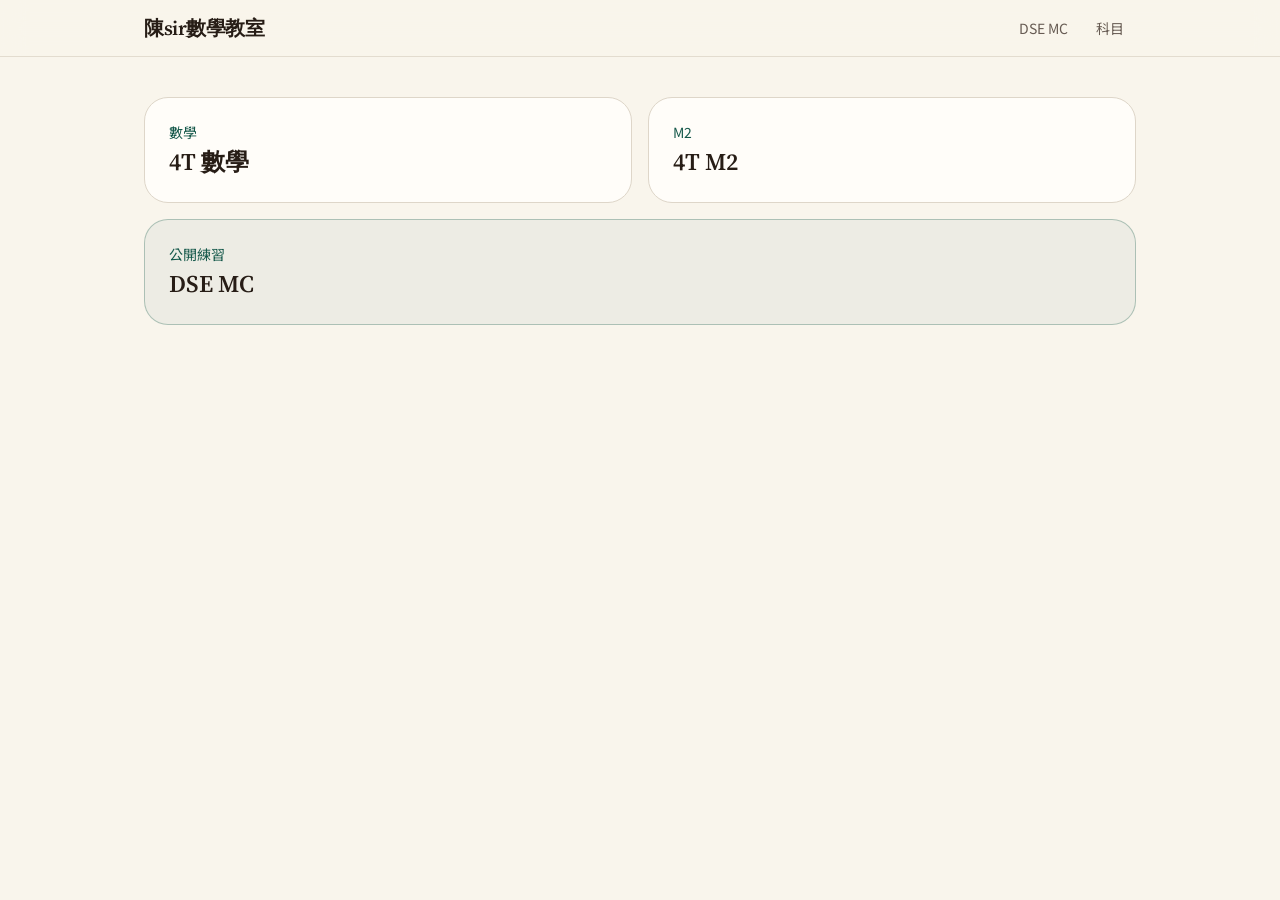
==== commit d1144128: "Publish 4T classroom" ====
--- a/4t/index.html
+++ b/4t/index.html
@@ -3,10 +3,10 @@
 <head>
   <meta charset="UTF-8" />
   <meta http-equiv="refresh" content="0;url=/" />
-  <title>4T 數學課室</title>
+  <title>陳sir數學教室</title>
   <script>location.replace("/");</script>
 </head>
 <body>
-  <p><a href="/">前往 4T 數學課室</a></p>
+  <p><a href="/">前往 陳sir數學教室</a></p>
 </body>
 </html>
